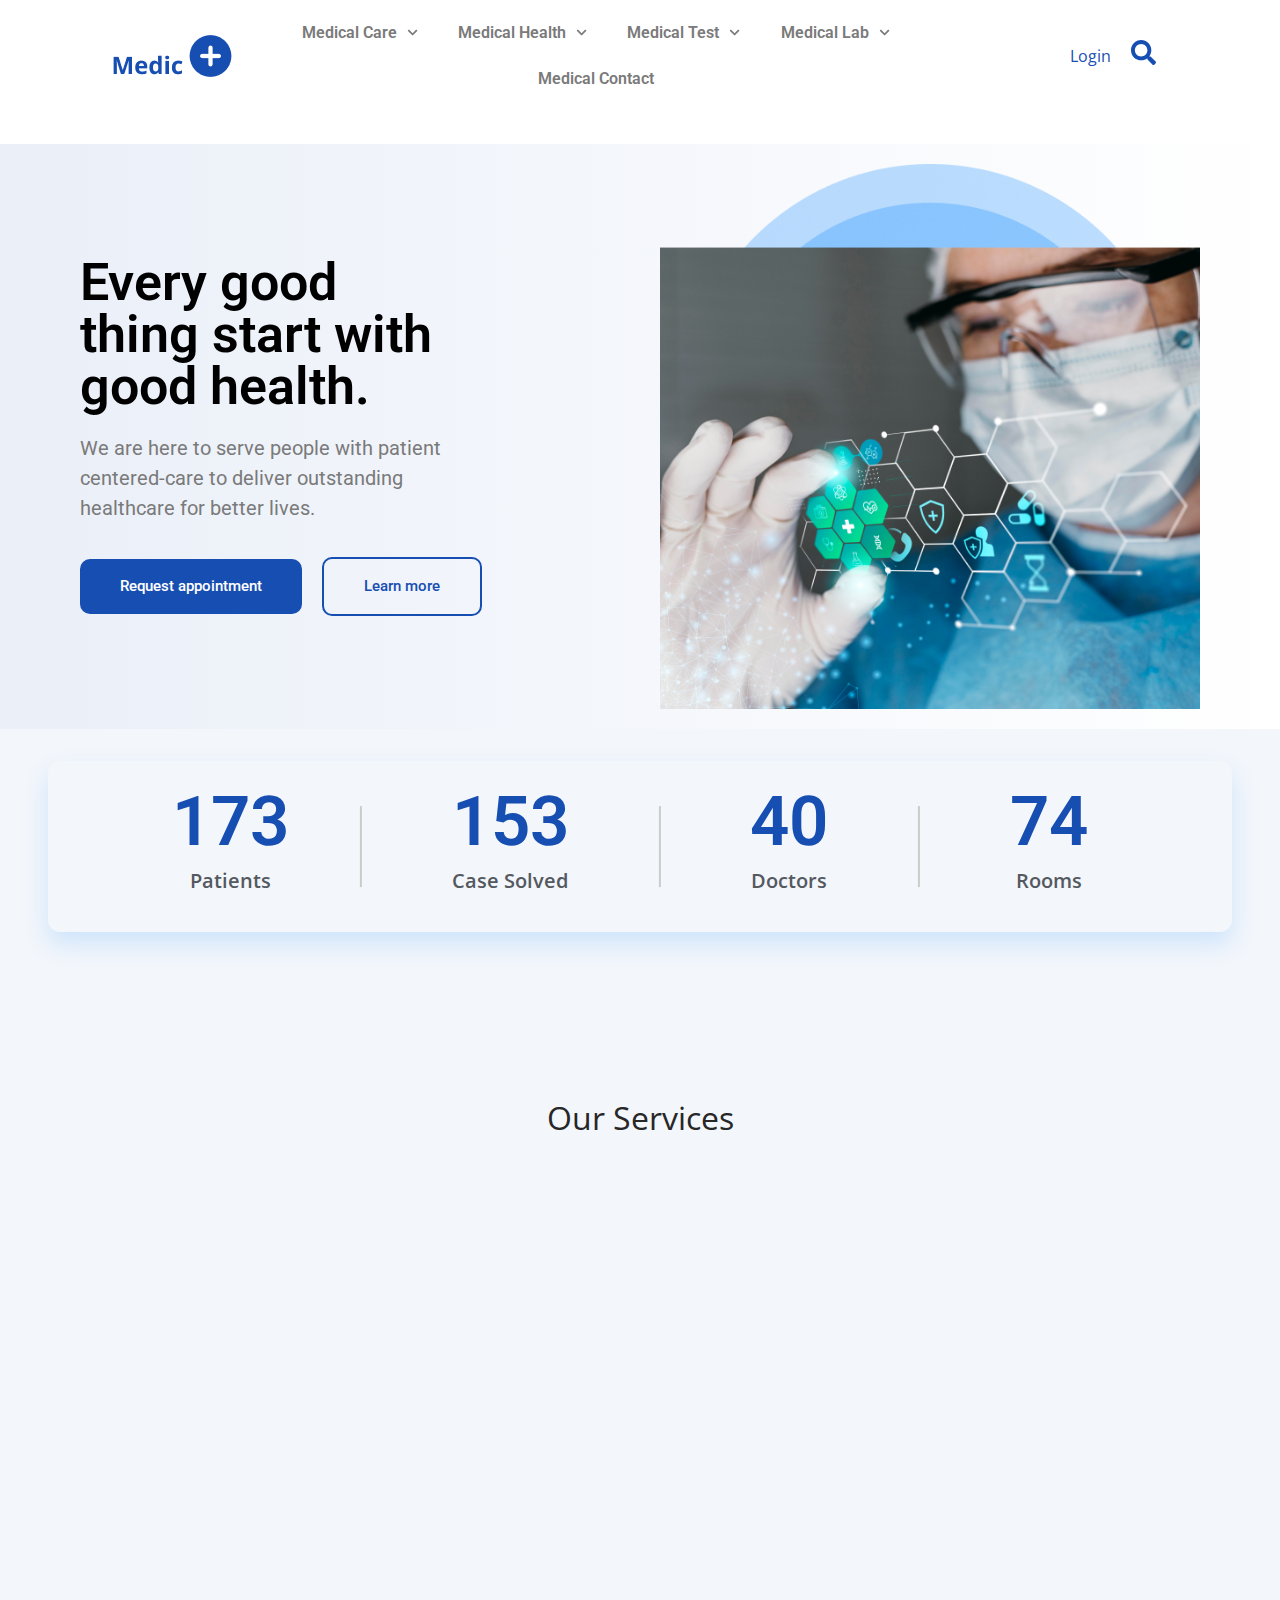
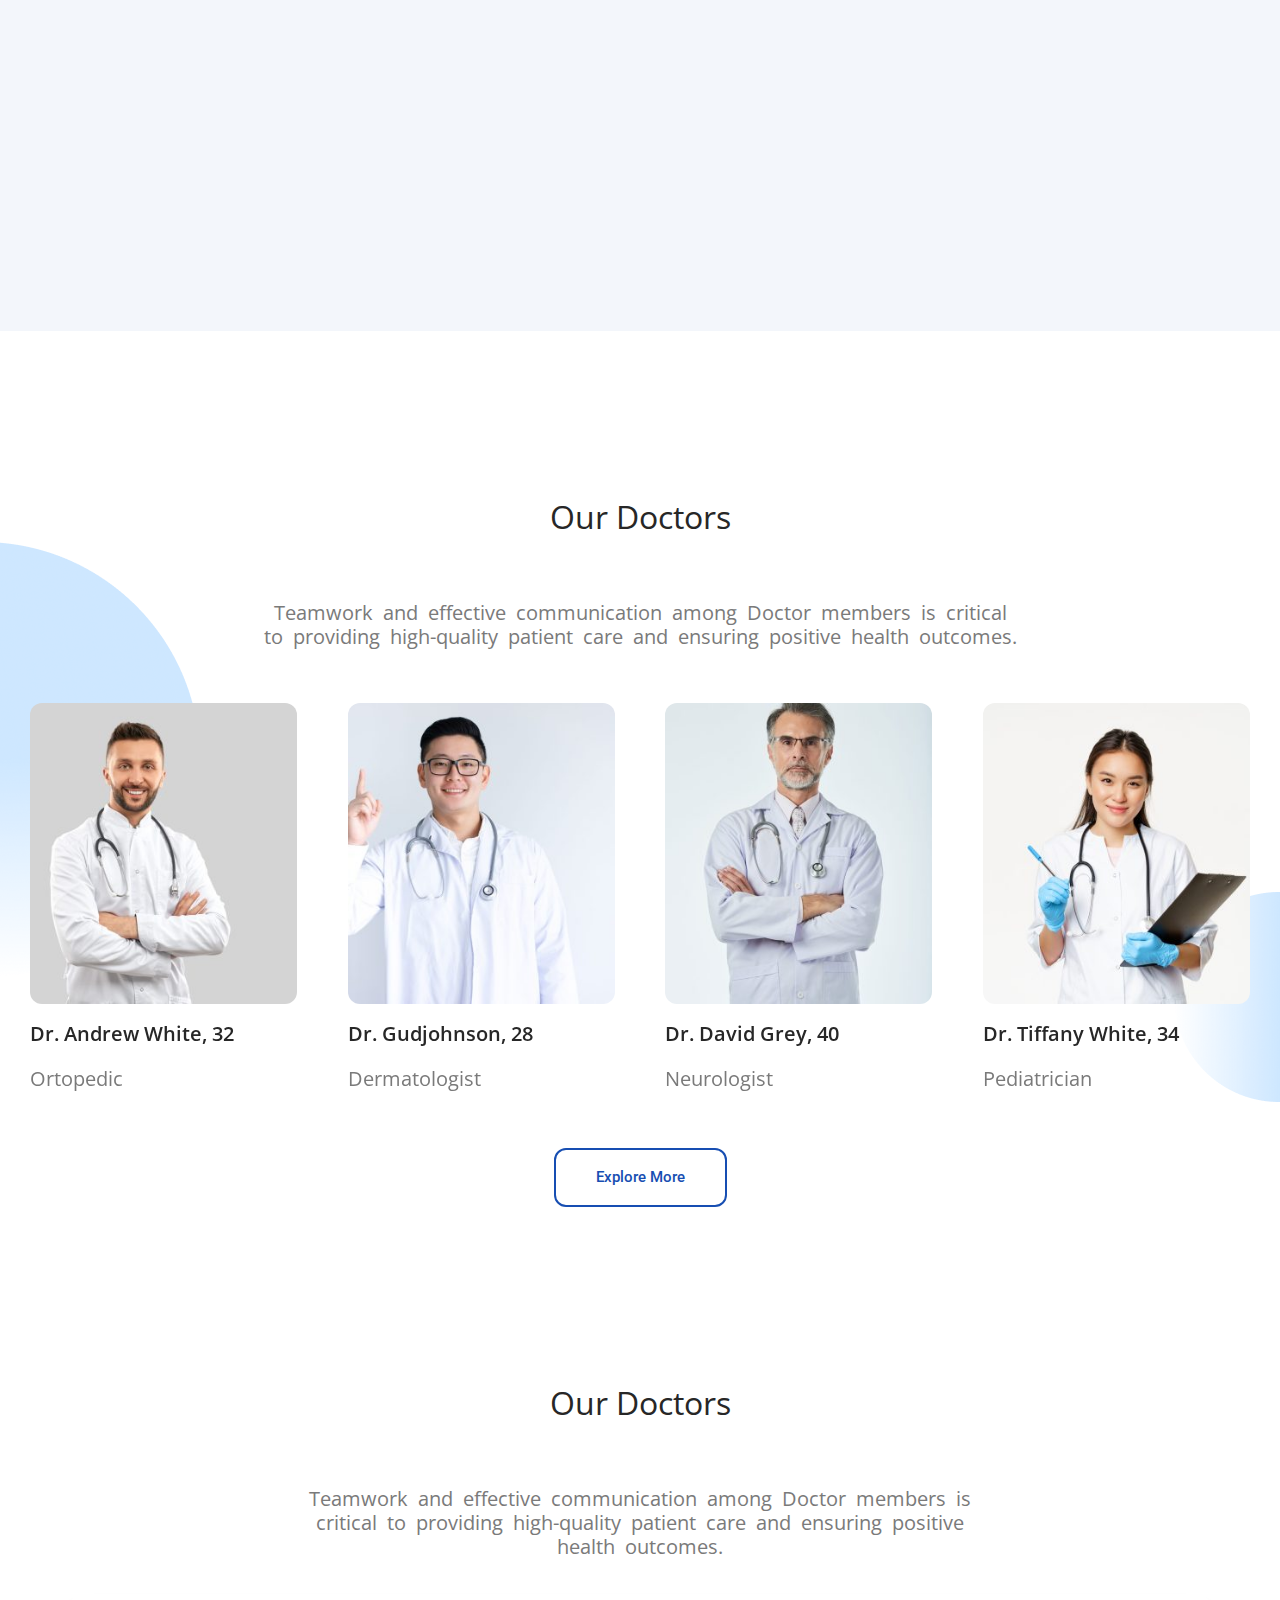
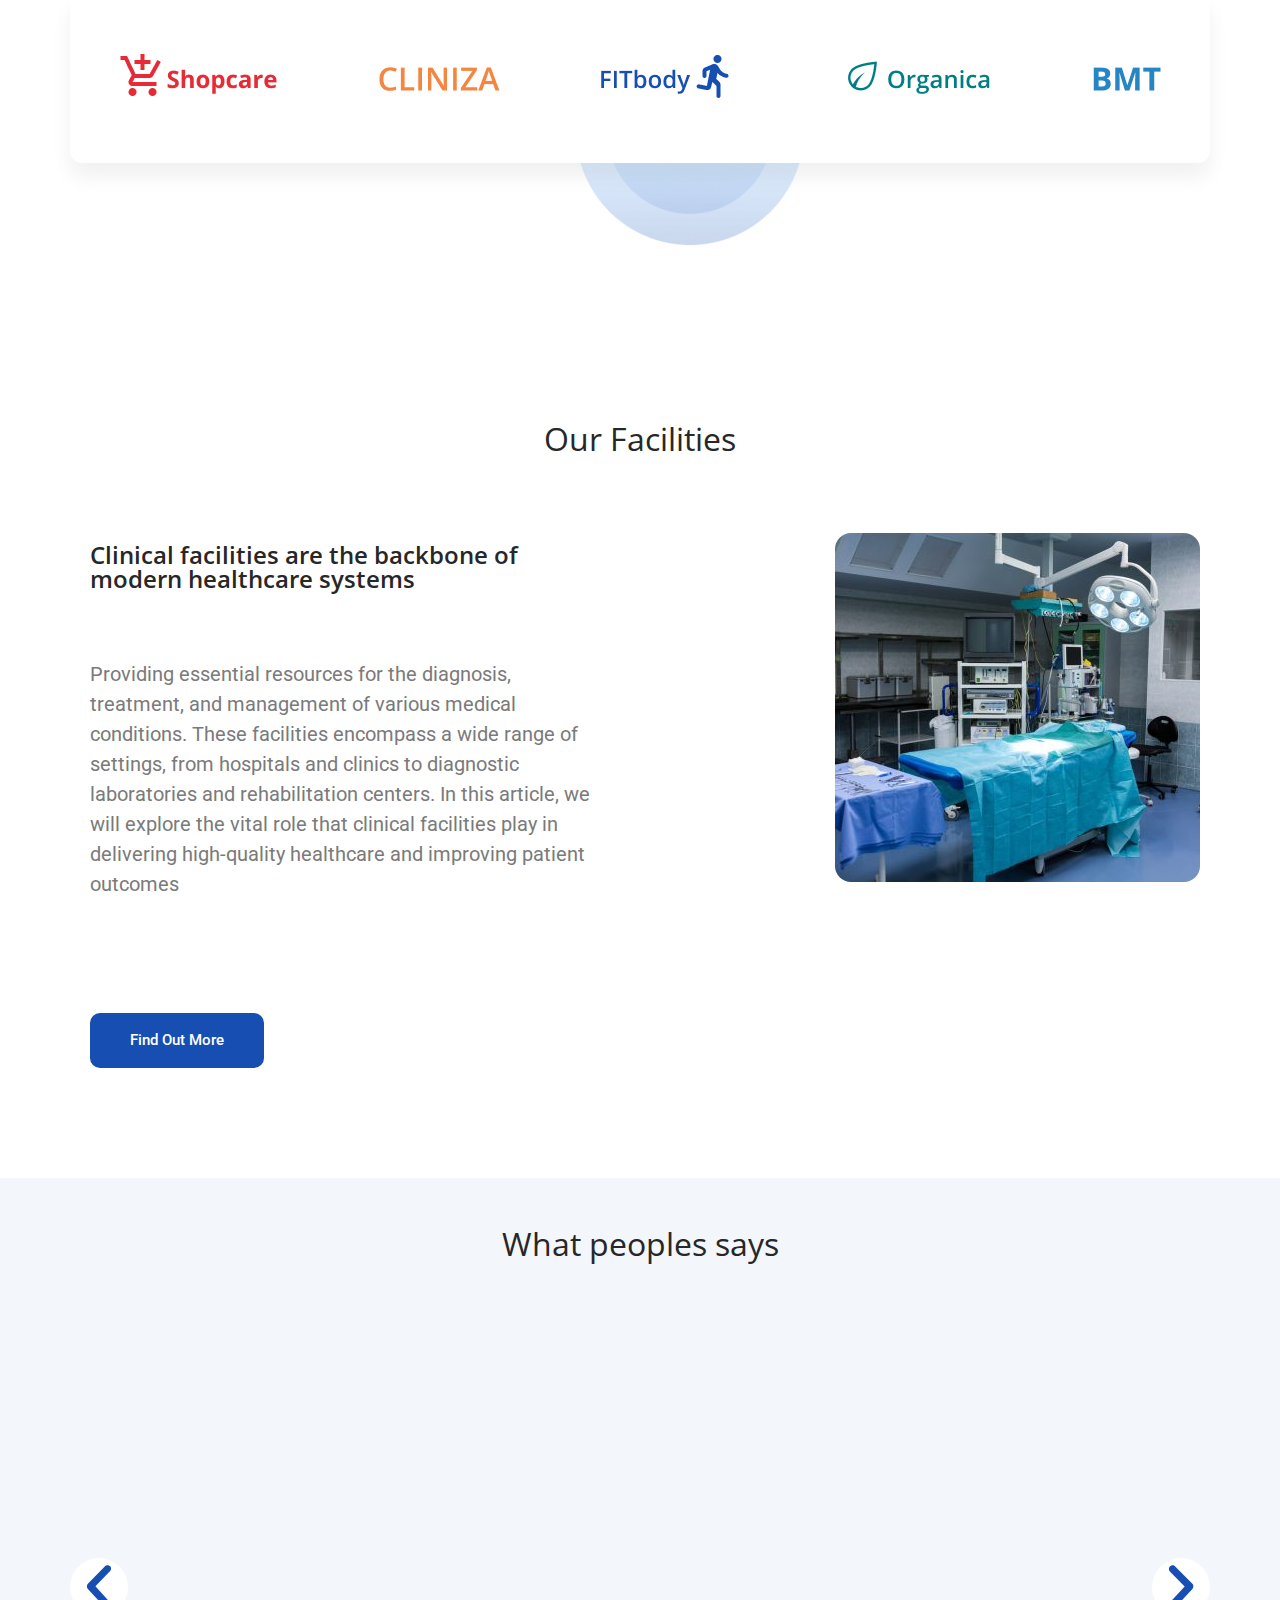
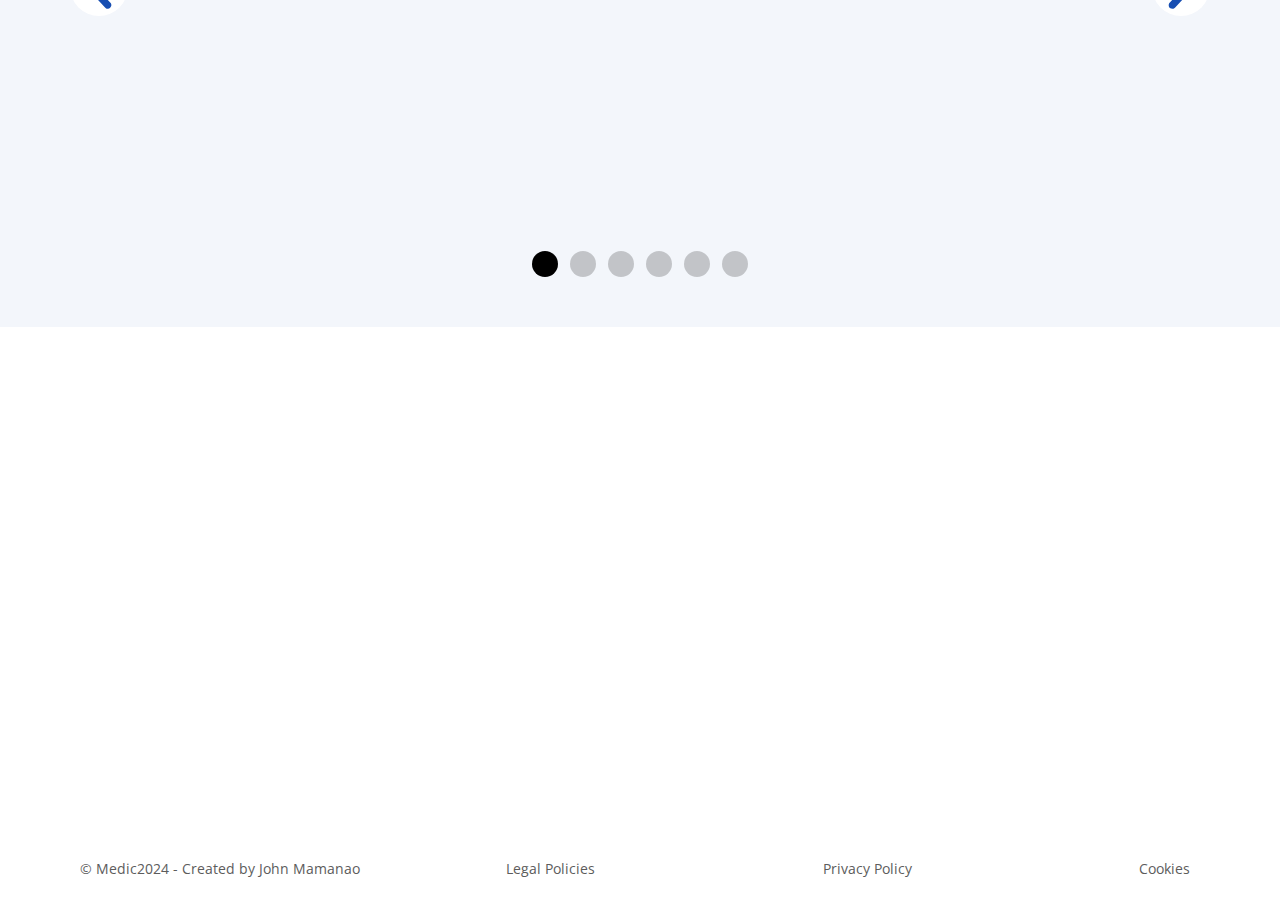
==== index.html @ b8201113 "initial commit" ====
<!DOCTYPE html>
<html lang="en-US">
<head>
	<meta charset="UTF-8">
		<title>Medic &#8211; A medical services for needs</title>
<meta name="robots" content="max-image-preview:large">
<link rel="alternate" type="application/rss+xml" title="Medic - A medical services for needs &raquo; Feed" href="/feed/">
<link rel="alternate" type="application/rss+xml" title="Medic - A medical services for needs &raquo; Comments Feed" href="/comments/feed/">
<script>
window._wpemojiSettings = {"baseUrl":"https:\/\/s.w.org\/images\/core\/emoji\/14.0.0\/72x72\/","ext":".png","svgUrl":"https:\/\/s.w.org\/images\/core\/emoji\/14.0.0\/svg\/","svgExt":".svg","source":{"concatemoji":"\/wp-includes\/js\/wp-emoji-release.min.js?ver=6.4.3"}};
/*! This file is auto-generated */
!function(i,n){var o,s,e;function c(e){try{var t={supportTests:e,timestamp:(new Date).valueOf()};sessionStorage.setItem(o,JSON.stringify(t))}catch(e){}}function p(e,t,n){e.clearRect(0,0,e.canvas.width,e.canvas.height),e.fillText(t,0,0);var t=new Uint32Array(e.getImageData(0,0,e.canvas.width,e.canvas.height).data),r=(e.clearRect(0,0,e.canvas.width,e.canvas.height),e.fillText(n,0,0),new Uint32Array(e.getImageData(0,0,e.canvas.width,e.canvas.height).data));return t.every(function(e,t){return e===r[t]})}function u(e,t,n){switch(t){case"flag":return n(e,"🏳️‍⚧️","🏳️​⚧️")?!1:!n(e,"🇺🇳","🇺​🇳")&&!n(e,"🏴󠁧󠁢󠁥󠁮󠁧󠁿","🏴​󠁧​󠁢​󠁥​󠁮​󠁧​󠁿");case"emoji":return!n(e,"🫱🏻‍🫲🏿","🫱🏻​🫲🏿")}return!1}function f(e,t,n){var r="undefined"!=typeof WorkerGlobalScope&&self instanceof WorkerGlobalScope?new OffscreenCanvas(300,150):i.createElement("canvas"),a=r.getContext("2d",{willReadFrequently:!0}),o=(a.textBaseline="top",a.font="600 32px Arial",{});return e.forEach(function(e){o[e]=t(a,e,n)}),o}function t(e){var t=i.createElement("script");t.src=e,t.defer=!0,i.head.appendChild(t)}"undefined"!=typeof Promise&&(o="wpEmojiSettingsSupports",s=["flag","emoji"],n.supports={everything:!0,everythingExceptFlag:!0},e=new Promise(function(e){i.addEventListener("DOMContentLoaded",e,{once:!0})}),new Promise(function(t){var n=function(){try{var e=JSON.parse(sessionStorage.getItem(o));if("object"==typeof e&&"number"==typeof e.timestamp&&(new Date).valueOf()<e.timestamp+604800&&"object"==typeof e.supportTests)return e.supportTests}catch(e){}return null}();if(!n){if("undefined"!=typeof Worker&&"undefined"!=typeof OffscreenCanvas&&"undefined"!=typeof URL&&URL.createObjectURL&&"undefined"!=typeof Blob)try{var e="postMessage("+f.toString()+"("+[JSON.stringify(s),u.toString(),p.toString()].join(",")+"));",r=new Blob([e],{type:"text/javascript"}),a=new Worker(URL.createObjectURL(r),{name:"wpTestEmojiSupports"});return void(a.onmessage=function(e){c(n=e.data),a.terminate(),t(n)})}catch(e){}c(n=f(s,u,p))}t(n)}).then(function(e){for(var t in e)n.supports[t]=e[t],n.supports.everything=n.supports.everything&&n.supports[t],"flag"!==t&&(n.supports.everythingExceptFlag=n.supports.everythingExceptFlag&&n.supports[t]);n.supports.everythingExceptFlag=n.supports.everythingExceptFlag&&!n.supports.flag,n.DOMReady=!1,n.readyCallback=function(){n.DOMReady=!0}}).then(function(){return e}).then(function(){var e;n.supports.everything||(n.readyCallback(),(e=n.source||{}).concatemoji?t(e.concatemoji):e.wpemoji&&e.twemoji&&(t(e.twemoji),t(e.wpemoji)))}))}((window,document),window._wpemojiSettings);
</script>
<style id="wp-emoji-styles-inline-css">img.wp-smiley, img.emoji {
		display: inline !important;
		border: none !important;
		box-shadow: none !important;
		height: 1em !important;
		width: 1em !important;
		margin: 0 0.07em !important;
		vertical-align: -0.1em !important;
		background: none !important;
		padding: 0 !important;
	}</style>
<style id="classic-theme-styles-inline-css">/*! This file is auto-generated */
.wp-block-button__link{color:#fff;background-color:#32373c;border-radius:9999px;box-shadow:none;text-decoration:none;padding:calc(.667em + 2px) calc(1.333em + 2px);font-size:1.125em}.wp-block-file__button{background:#32373c;color:#fff;text-decoration:none}</style>
<style id="global-styles-inline-css">body{--wp--preset--color--black: #000000;--wp--preset--color--cyan-bluish-gray: #abb8c3;--wp--preset--color--white: #ffffff;--wp--preset--color--pale-pink: #f78da7;--wp--preset--color--vivid-red: #cf2e2e;--wp--preset--color--luminous-vivid-orange: #ff6900;--wp--preset--color--luminous-vivid-amber: #fcb900;--wp--preset--color--light-green-cyan: #7bdcb5;--wp--preset--color--vivid-green-cyan: #00d084;--wp--preset--color--pale-cyan-blue: #8ed1fc;--wp--preset--color--vivid-cyan-blue: #0693e3;--wp--preset--color--vivid-purple: #9b51e0;--wp--preset--gradient--vivid-cyan-blue-to-vivid-purple: linear-gradient(135deg,rgba(6,147,227,1) 0%,rgb(155,81,224) 100%);--wp--preset--gradient--light-green-cyan-to-vivid-green-cyan: linear-gradient(135deg,rgb(122,220,180) 0%,rgb(0,208,130) 100%);--wp--preset--gradient--luminous-vivid-amber-to-luminous-vivid-orange: linear-gradient(135deg,rgba(252,185,0,1) 0%,rgba(255,105,0,1) 100%);--wp--preset--gradient--luminous-vivid-orange-to-vivid-red: linear-gradient(135deg,rgba(255,105,0,1) 0%,rgb(207,46,46) 100%);--wp--preset--gradient--very-light-gray-to-cyan-bluish-gray: linear-gradient(135deg,rgb(238,238,238) 0%,rgb(169,184,195) 100%);--wp--preset--gradient--cool-to-warm-spectrum: linear-gradient(135deg,rgb(74,234,220) 0%,rgb(151,120,209) 20%,rgb(207,42,186) 40%,rgb(238,44,130) 60%,rgb(251,105,98) 80%,rgb(254,248,76) 100%);--wp--preset--gradient--blush-light-purple: linear-gradient(135deg,rgb(255,206,236) 0%,rgb(152,150,240) 100%);--wp--preset--gradient--blush-bordeaux: linear-gradient(135deg,rgb(254,205,165) 0%,rgb(254,45,45) 50%,rgb(107,0,62) 100%);--wp--preset--gradient--luminous-dusk: linear-gradient(135deg,rgb(255,203,112) 0%,rgb(199,81,192) 50%,rgb(65,88,208) 100%);--wp--preset--gradient--pale-ocean: linear-gradient(135deg,rgb(255,245,203) 0%,rgb(182,227,212) 50%,rgb(51,167,181) 100%);--wp--preset--gradient--electric-grass: linear-gradient(135deg,rgb(202,248,128) 0%,rgb(113,206,126) 100%);--wp--preset--gradient--midnight: linear-gradient(135deg,rgb(2,3,129) 0%,rgb(40,116,252) 100%);--wp--preset--font-size--small: 13px;--wp--preset--font-size--medium: 20px;--wp--preset--font-size--large: 36px;--wp--preset--font-size--x-large: 42px;--wp--preset--spacing--20: 0.44rem;--wp--preset--spacing--30: 0.67rem;--wp--preset--spacing--40: 1rem;--wp--preset--spacing--50: 1.5rem;--wp--preset--spacing--60: 2.25rem;--wp--preset--spacing--70: 3.38rem;--wp--preset--spacing--80: 5.06rem;--wp--preset--shadow--natural: 6px 6px 9px rgba(0, 0, 0, 0.2);--wp--preset--shadow--deep: 12px 12px 50px rgba(0, 0, 0, 0.4);--wp--preset--shadow--sharp: 6px 6px 0px rgba(0, 0, 0, 0.2);--wp--preset--shadow--outlined: 6px 6px 0px -3px rgba(255, 255, 255, 1), 6px 6px rgba(0, 0, 0, 1);--wp--preset--shadow--crisp: 6px 6px 0px rgba(0, 0, 0, 1);}:where(.is-layout-flex){gap: 0.5em;}:where(.is-layout-grid){gap: 0.5em;}body .is-layout-flow > .alignleft{float: left;margin-inline-start: 0;margin-inline-end: 2em;}body .is-layout-flow > .alignright{float: right;margin-inline-start: 2em;margin-inline-end: 0;}body .is-layout-flow > .aligncenter{margin-left: auto !important;margin-right: auto !important;}body .is-layout-constrained > .alignleft{float: left;margin-inline-start: 0;margin-inline-end: 2em;}body .is-layout-constrained > .alignright{float: right;margin-inline-start: 2em;margin-inline-end: 0;}body .is-layout-constrained > .aligncenter{margin-left: auto !important;margin-right: auto !important;}body .is-layout-constrained > :where(:not(.alignleft):not(.alignright):not(.alignfull)){max-width: var(--wp--style--global--content-size);margin-left: auto !important;margin-right: auto !important;}body .is-layout-constrained > .alignwide{max-width: var(--wp--style--global--wide-size);}body .is-layout-flex{display: flex;}body .is-layout-flex{flex-wrap: wrap;align-items: center;}body .is-layout-flex > *{margin: 0;}body .is-layout-grid{display: grid;}body .is-layout-grid > *{margin: 0;}:where(.wp-block-columns.is-layout-flex){gap: 2em;}:where(.wp-block-columns.is-layout-grid){gap: 2em;}:where(.wp-block-post-template.is-layout-flex){gap: 1.25em;}:where(.wp-block-post-template.is-layout-grid){gap: 1.25em;}.has-black-color{color: var(--wp--preset--color--black) !important;}.has-cyan-bluish-gray-color{color: var(--wp--preset--color--cyan-bluish-gray) !important;}.has-white-color{color: var(--wp--preset--color--white) !important;}.has-pale-pink-color{color: var(--wp--preset--color--pale-pink) !important;}.has-vivid-red-color{color: var(--wp--preset--color--vivid-red) !important;}.has-luminous-vivid-orange-color{color: var(--wp--preset--color--luminous-vivid-orange) !important;}.has-luminous-vivid-amber-color{color: var(--wp--preset--color--luminous-vivid-amber) !important;}.has-light-green-cyan-color{color: var(--wp--preset--color--light-green-cyan) !important;}.has-vivid-green-cyan-color{color: var(--wp--preset--color--vivid-green-cyan) !important;}.has-pale-cyan-blue-color{color: var(--wp--preset--color--pale-cyan-blue) !important;}.has-vivid-cyan-blue-color{color: var(--wp--preset--color--vivid-cyan-blue) !important;}.has-vivid-purple-color{color: var(--wp--preset--color--vivid-purple) !important;}.has-black-background-color{background-color: var(--wp--preset--color--black) !important;}.has-cyan-bluish-gray-background-color{background-color: var(--wp--preset--color--cyan-bluish-gray) !important;}.has-white-background-color{background-color: var(--wp--preset--color--white) !important;}.has-pale-pink-background-color{background-color: var(--wp--preset--color--pale-pink) !important;}.has-vivid-red-background-color{background-color: var(--wp--preset--color--vivid-red) !important;}.has-luminous-vivid-orange-background-color{background-color: var(--wp--preset--color--luminous-vivid-orange) !important;}.has-luminous-vivid-amber-background-color{background-color: var(--wp--preset--color--luminous-vivid-amber) !important;}.has-light-green-cyan-background-color{background-color: var(--wp--preset--color--light-green-cyan) !important;}.has-vivid-green-cyan-background-color{background-color: var(--wp--preset--color--vivid-green-cyan) !important;}.has-pale-cyan-blue-background-color{background-color: var(--wp--preset--color--pale-cyan-blue) !important;}.has-vivid-cyan-blue-background-color{background-color: var(--wp--preset--color--vivid-cyan-blue) !important;}.has-vivid-purple-background-color{background-color: var(--wp--preset--color--vivid-purple) !important;}.has-black-border-color{border-color: var(--wp--preset--color--black) !important;}.has-cyan-bluish-gray-border-color{border-color: var(--wp--preset--color--cyan-bluish-gray) !important;}.has-white-border-color{border-color: var(--wp--preset--color--white) !important;}.has-pale-pink-border-color{border-color: var(--wp--preset--color--pale-pink) !important;}.has-vivid-red-border-color{border-color: var(--wp--preset--color--vivid-red) !important;}.has-luminous-vivid-orange-border-color{border-color: var(--wp--preset--color--luminous-vivid-orange) !important;}.has-luminous-vivid-amber-border-color{border-color: var(--wp--preset--color--luminous-vivid-amber) !important;}.has-light-green-cyan-border-color{border-color: var(--wp--preset--color--light-green-cyan) !important;}.has-vivid-green-cyan-border-color{border-color: var(--wp--preset--color--vivid-green-cyan) !important;}.has-pale-cyan-blue-border-color{border-color: var(--wp--preset--color--pale-cyan-blue) !important;}.has-vivid-cyan-blue-border-color{border-color: var(--wp--preset--color--vivid-cyan-blue) !important;}.has-vivid-purple-border-color{border-color: var(--wp--preset--color--vivid-purple) !important;}.has-vivid-cyan-blue-to-vivid-purple-gradient-background{background: var(--wp--preset--gradient--vivid-cyan-blue-to-vivid-purple) !important;}.has-light-green-cyan-to-vivid-green-cyan-gradient-background{background: var(--wp--preset--gradient--light-green-cyan-to-vivid-green-cyan) !important;}.has-luminous-vivid-amber-to-luminous-vivid-orange-gradient-background{background: var(--wp--preset--gradient--luminous-vivid-amber-to-luminous-vivid-orange) !important;}.has-luminous-vivid-orange-to-vivid-red-gradient-background{background: var(--wp--preset--gradient--luminous-vivid-orange-to-vivid-red) !important;}.has-very-light-gray-to-cyan-bluish-gray-gradient-background{background: var(--wp--preset--gradient--very-light-gray-to-cyan-bluish-gray) !important;}.has-cool-to-warm-spectrum-gradient-background{background: var(--wp--preset--gradient--cool-to-warm-spectrum) !important;}.has-blush-light-purple-gradient-background{background: var(--wp--preset--gradient--blush-light-purple) !important;}.has-blush-bordeaux-gradient-background{background: var(--wp--preset--gradient--blush-bordeaux) !important;}.has-luminous-dusk-gradient-background{background: var(--wp--preset--gradient--luminous-dusk) !important;}.has-pale-ocean-gradient-background{background: var(--wp--preset--gradient--pale-ocean) !important;}.has-electric-grass-gradient-background{background: var(--wp--preset--gradient--electric-grass) !important;}.has-midnight-gradient-background{background: var(--wp--preset--gradient--midnight) !important;}.has-small-font-size{font-size: var(--wp--preset--font-size--small) !important;}.has-medium-font-size{font-size: var(--wp--preset--font-size--medium) !important;}.has-large-font-size{font-size: var(--wp--preset--font-size--large) !important;}.has-x-large-font-size{font-size: var(--wp--preset--font-size--x-large) !important;}
.wp-block-navigation a:where(:not(.wp-element-button)){color: inherit;}
:where(.wp-block-post-template.is-layout-flex){gap: 1.25em;}:where(.wp-block-post-template.is-layout-grid){gap: 1.25em;}
:where(.wp-block-columns.is-layout-flex){gap: 2em;}:where(.wp-block-columns.is-layout-grid){gap: 2em;}
.wp-block-pullquote{font-size: 1.5em;line-height: 1.6;}</style>
<link rel="stylesheet" id="hello-elementor-css" href="/wp-content/themes/hello-elementor/style.min.css?ver=3.0.1" media="all">
<link rel="stylesheet" id="hello-elementor-theme-style-css" href="/wp-content/themes/hello-elementor/theme.min.css?ver=3.0.1" media="all">
<link rel="stylesheet" id="hello-elementor-header-footer-css" href="/wp-content/themes/hello-elementor/header-footer.min.css?ver=3.0.1" media="all">
<link rel="stylesheet" id="elementor-frontend-css" href="/wp-content/plugins/elementor/assets/css/frontend-lite.min.css?ver=3.20.1" media="all">
<link rel="stylesheet" id="elementor-post-6-css" href="/wp-content/uploads/elementor/css/post-6.css?ver=1710549487" media="all">
<link rel="stylesheet" id="elementor-lazyload-css" href="/wp-content/plugins/elementor/assets/css/modules/lazyload/frontend.min.css?ver=3.20.1" media="all">
<link rel="stylesheet" id="swiper-css" href="/wp-content/plugins/elementor/assets/lib/swiper/v8/css/swiper.min.css?ver=8.4.5" media="all">
<link rel="stylesheet" id="elementor-pro-css" href="/wp-content/plugins/elementor-pro/assets/css/frontend-lite.min.css?ver=3.19.0" media="all">
<link rel="stylesheet" id="elementor-global-css" href="/wp-content/uploads/elementor/css/global.css?ver=1710549487" media="all">
<link rel="stylesheet" id="elementor-post-17-css" href="/wp-content/uploads/elementor/css/post-17.css?ver=1710647739" media="all">
<link rel="stylesheet" id="google-fonts-1-css" href="https://fonts.googleapis.com/css?family=Roboto%3A100%2C100italic%2C200%2C200italic%2C300%2C300italic%2C400%2C400italic%2C500%2C500italic%2C600%2C600italic%2C700%2C700italic%2C800%2C800italic%2C900%2C900italic%7CRoboto+Slab%3A100%2C100italic%2C200%2C200italic%2C300%2C300italic%2C400%2C400italic%2C500%2C500italic%2C600%2C600italic%2C700%2C700italic%2C800%2C800italic%2C900%2C900italic%7COpen+Sans%3A100%2C100italic%2C200%2C200italic%2C300%2C300italic%2C400%2C400italic%2C500%2C500italic%2C600%2C600italic%2C700%2C700italic%2C800%2C800italic%2C900%2C900italic&#038;display=swap&#038;ver=6.4.3" media="all">
<link rel="preconnect" href="https://fonts.gstatic.com/" crossorigin>
<link rel="https://api.w.org/" href="/wp-json/">
<link rel="alternate" type="application/json" href="/wp-json/wp/v2/pages/17">
<link rel="EditURI" type="application/rsd+xml" title="RSD" href="/xmlrpc.php?rsd">
<meta name="generator" content="WordPress 6.4.3">
<link rel="canonical" href="/">
<link rel="shortlink" href="/">
<link rel="alternate" type="application/json+oembed" href="/wp-json/oembed/1.0/embed?url=%2F">
<link rel="alternate" type="text/xml+oembed" href="/wp-json/oembed/1.0/embed?url=%2F#038;format=xml">
<meta name="generator" content="Elementor 3.20.1; features: e_optimized_assets_loading, e_optimized_css_loading, e_font_icon_svg, additional_custom_breakpoints, block_editor_assets_optimize, e_image_loading_optimization; settings: css_print_method-external, google_font-enabled, font_display-swap">
		<style id="wp-custom-css">body{
	overflow-x: hidden;
}

p {
	font-size: 20px !important;
}

.banner-title h1{
	font-size: 52px !important;
}</style>
			<meta name="viewport" content="width=device-width, initial-scale=1.0, viewport-fit=cover">
</head>
<body class="home page-template page-template-elementor_canvas page page-id-17 wp-custom-logo e-lazyload elementor-default elementor-template-canvas elementor-kit-6 elementor-page elementor-page-17">
			<div data-elementor-type="wp-page" data-elementor-id="17" class="elementor elementor-17" data-elementor-post-type="page">
				<div class="elementor-element elementor-element-815d7a6 e-con-full e-flex elementor-invisible e-con e-parent" data-id="815d7a6" data-element_type="container" data-settings="{&quot;background_background&quot;:&quot;gradient&quot;,&quot;animation&quot;:&quot;fadeIn&quot;}" data-core-v316-plus="true">
				<div class="elementor-element elementor-element-9558520 elementor-widget__width-initial elementor-widget elementor-widget-theme-site-logo elementor-widget-image" data-id="9558520" data-element_type="widget" data-settings="{&quot;_animation&quot;:&quot;none&quot;}" data-widget_type="theme-site-logo.default">
				<div class="elementor-widget-container">
			<style>/*! elementor - v3.20.0 - 13-03-2024 */
.elementor-widget-image{text-align:center}.elementor-widget-image a{display:inline-block}.elementor-widget-image a img[src$=".svg"]{width:48px}.elementor-widget-image img{vertical-align:middle;display:inline-block}</style>						<a>
			<img decoding="async" width="125" height="50" src="/wp-content/uploads/2024/03/medic-logo.png" class="attachment-full size-full wp-image-7" alt="">				</a>
									</div>
				</div>
				<div class="elementor-element elementor-element-5bd3c1e elementor-nav-menu__align-center elementor-nav-menu--stretch elementor-nav-menu__text-align-center elementor-widget__width-initial elementor-hidden-tablet elementor-nav-menu--dropdown-tablet elementor-nav-menu--toggle elementor-nav-menu--burger elementor-widget elementor-widget-nav-menu" data-id="5bd3c1e" data-element_type="widget" data-settings="{&quot;full_width&quot;:&quot;stretch&quot;,&quot;_animation&quot;:&quot;none&quot;,&quot;submenu_icon&quot;:{&quot;value&quot;:&quot;&lt;svg class=\&quot;fa-svg-chevron-down e-font-icon-svg e-fas-chevron-down\&quot; viewBox=\&quot;0 0 448 512\&quot; xmlns=\&quot;http:\/\/www.w3.org\/2000\/svg\&quot;&gt;&lt;path d=\&quot;M207.029 381.476L12.686 187.132c-9.373-9.373-9.373-24.569 0-33.941l22.667-22.667c9.357-9.357 24.522-9.375 33.901-.04L224 284.505l154.745-154.021c9.379-9.335 24.544-9.317 33.901.04l22.667 22.667c9.373 9.373 9.373 24.569 0 33.941L240.971 381.476c-9.373 9.372-24.569 9.372-33.942 0z\&quot;&gt;&lt;\/path&gt;&lt;\/svg&gt;&quot;,&quot;library&quot;:&quot;fa-solid&quot;},&quot;layout&quot;:&quot;horizontal&quot;,&quot;toggle&quot;:&quot;burger&quot;}" data-widget_type="nav-menu.default">
				<div class="elementor-widget-container">
			<link rel="stylesheet" href="/wp-content/plugins/elementor-pro/assets/css/widget-nav-menu.min.css">			<nav class="elementor-nav-menu--main elementor-nav-menu__container elementor-nav-menu--layout-horizontal e--pointer-text e--animation-none">
				<ul id="menu-1-5bd3c1e" class="elementor-nav-menu">
<li class="menu-item menu-item-type-custom menu-item-object-custom menu-item-has-children menu-item-12">
<a href="#" class="elementor-item elementor-item-anchor">Medical Care</a>
<ul class="sub-menu elementor-nav-menu--dropdown">
	<li class="menu-item menu-item-type-custom menu-item-object-custom menu-item-492"><a href="#" class="elementor-sub-item elementor-item-anchor">sub-menu-1</a></li>
</ul>
</li>
<li class="menu-item menu-item-type-custom menu-item-object-custom menu-item-has-children menu-item-13">
<a href="#" class="elementor-item elementor-item-anchor">Medical Health</a>
<ul class="sub-menu elementor-nav-menu--dropdown">
	<li class="menu-item menu-item-type-custom menu-item-object-custom menu-item-493"><a href="#" class="elementor-sub-item elementor-item-anchor">sub-menu-2</a></li>
</ul>
</li>
<li class="menu-item menu-item-type-custom menu-item-object-custom menu-item-has-children menu-item-14">
<a href="#" class="elementor-item elementor-item-anchor">Medical Test</a>
<ul class="sub-menu elementor-nav-menu--dropdown">
	<li class="menu-item menu-item-type-custom menu-item-object-custom menu-item-494"><a href="#" class="elementor-sub-item elementor-item-anchor">sub-menu-3</a></li>
</ul>
</li>
<li class="menu-item menu-item-type-custom menu-item-object-custom menu-item-has-children menu-item-15">
<a href="#" class="elementor-item elementor-item-anchor">Medical Lab</a>
<ul class="sub-menu elementor-nav-menu--dropdown">
	<li class="menu-item menu-item-type-custom menu-item-object-custom menu-item-495"><a href="#" class="elementor-sub-item elementor-item-anchor">sub-menu-4</a></li>
</ul>
</li>
<li class="menu-item menu-item-type-custom menu-item-object-custom menu-item-16"><a href="#" class="elementor-item elementor-item-anchor">Medical Contact</a></li>
</ul>			</nav>
					<div class="elementor-menu-toggle" role="button" tabindex="0" aria-label="Menu Toggle" aria-expanded="false">
			<svg aria-hidden="true" role="presentation" class="elementor-menu-toggle__icon--open e-font-icon-svg e-eicon-menu-bar" viewbox="0 0 1000 1000" xmlns="http://www.w3.org/2000/svg"><path d="M104 333H896C929 333 958 304 958 271S929 208 896 208H104C71 208 42 237 42 271S71 333 104 333ZM104 583H896C929 583 958 554 958 521S929 458 896 458H104C71 458 42 487 42 521S71 583 104 583ZM104 833H896C929 833 958 804 958 771S929 708 896 708H104C71 708 42 737 42 771S71 833 104 833Z"></path></svg><svg aria-hidden="true" role="presentation" class="elementor-menu-toggle__icon--close e-font-icon-svg e-eicon-close" viewbox="0 0 1000 1000" xmlns="http://www.w3.org/2000/svg"><path d="M742 167L500 408 258 167C246 154 233 150 217 150 196 150 179 158 167 167 154 179 150 196 150 212 150 229 154 242 171 254L408 500 167 742C138 771 138 800 167 829 196 858 225 858 254 829L496 587 738 829C750 842 767 846 783 846 800 846 817 842 829 829 842 817 846 804 846 783 846 767 842 750 829 737L588 500 833 258C863 229 863 200 833 171 804 137 775 137 742 167Z"></path></svg>			<span class="elementor-screen-only">Menu</span>
		</div>
					<nav class="elementor-nav-menu--dropdown elementor-nav-menu__container" aria-hidden="true">
				<ul id="menu-2-5bd3c1e" class="elementor-nav-menu">
<li class="menu-item menu-item-type-custom menu-item-object-custom menu-item-has-children menu-item-12">
<a href="#" class="elementor-item elementor-item-anchor" tabindex="-1">Medical Care</a>
<ul class="sub-menu elementor-nav-menu--dropdown">
	<li class="menu-item menu-item-type-custom menu-item-object-custom menu-item-492"><a href="#" class="elementor-sub-item elementor-item-anchor" tabindex="-1">sub-menu-1</a></li>
</ul>
</li>
<li class="menu-item menu-item-type-custom menu-item-object-custom menu-item-has-children menu-item-13">
<a href="#" class="elementor-item elementor-item-anchor" tabindex="-1">Medical Health</a>
<ul class="sub-menu elementor-nav-menu--dropdown">
	<li class="menu-item menu-item-type-custom menu-item-object-custom menu-item-493"><a href="#" class="elementor-sub-item elementor-item-anchor" tabindex="-1">sub-menu-2</a></li>
</ul>
</li>
<li class="menu-item menu-item-type-custom menu-item-object-custom menu-item-has-children menu-item-14">
<a href="#" class="elementor-item elementor-item-anchor" tabindex="-1">Medical Test</a>
<ul class="sub-menu elementor-nav-menu--dropdown">
	<li class="menu-item menu-item-type-custom menu-item-object-custom menu-item-494"><a href="#" class="elementor-sub-item elementor-item-anchor" tabindex="-1">sub-menu-3</a></li>
</ul>
</li>
<li class="menu-item menu-item-type-custom menu-item-object-custom menu-item-has-children menu-item-15">
<a href="#" class="elementor-item elementor-item-anchor" tabindex="-1">Medical Lab</a>
<ul class="sub-menu elementor-nav-menu--dropdown">
	<li class="menu-item menu-item-type-custom menu-item-object-custom menu-item-495"><a href="#" class="elementor-sub-item elementor-item-anchor" tabindex="-1">sub-menu-4</a></li>
</ul>
</li>
<li class="menu-item menu-item-type-custom menu-item-object-custom menu-item-16"><a href="#" class="elementor-item elementor-item-anchor" tabindex="-1">Medical Contact</a></li>
</ul>			</nav>
				</div>
				</div>
		<div class="elementor-element elementor-element-8394074 e-con-full e-flex e-con e-child" data-id="8394074" data-element_type="container">
		<div class="elementor-element elementor-element-8e98a2c e-flex e-con-boxed e-con e-child" data-id="8e98a2c" data-element_type="container">
					<div class="e-con-inner">
				<div class="elementor-element elementor-element-79073d8 elementor-hidden-tablet elementor-hidden-mobile elementor-widget elementor-widget-heading" data-id="79073d8" data-element_type="widget" data-widget_type="heading.default">
				<div class="elementor-widget-container">
			<style>/*! elementor - v3.20.0 - 13-03-2024 */
.elementor-heading-title{padding:0;margin:0;line-height:1}.elementor-widget-heading .elementor-heading-title[class*=elementor-size-]>a{color:inherit;font-size:inherit;line-height:inherit}.elementor-widget-heading .elementor-heading-title.elementor-size-small{font-size:15px}.elementor-widget-heading .elementor-heading-title.elementor-size-medium{font-size:19px}.elementor-widget-heading .elementor-heading-title.elementor-size-large{font-size:29px}.elementor-widget-heading .elementor-heading-title.elementor-size-xl{font-size:39px}.elementor-widget-heading .elementor-heading-title.elementor-size-xxl{font-size:59px}</style>
<h2 class="elementor-heading-title elementor-size-default">Login</h2>		</div>
				</div>
				<div class="elementor-element elementor-element-9faece7 elementor-hidden-mobile elementor-view-default elementor-widget elementor-widget-icon" data-id="9faece7" data-element_type="widget" data-widget_type="icon.default">
				<div class="elementor-widget-container">
					<div class="elementor-icon-wrapper">
			<div class="elementor-icon">
			<svg aria-hidden="true" class="e-font-icon-svg e-fas-search" viewbox="0 0 512 512" xmlns="http://www.w3.org/2000/svg"><path d="M505 442.7L405.3 343c-4.5-4.5-10.6-7-17-7H372c27.6-35.3 44-79.7 44-128C416 93.1 322.9 0 208 0S0 93.1 0 208s93.1 208 208 208c48.3 0 92.7-16.4 128-44v16.3c0 6.4 2.5 12.5 7 17l99.7 99.7c9.4 9.4 24.6 9.4 33.9 0l28.3-28.3c9.4-9.4 9.4-24.6.1-34zM208 336c-70.7 0-128-57.2-128-128 0-70.7 57.2-128 128-128 70.7 0 128 57.2 128 128 0 70.7-57.2 128-128 128z"></path></svg>			</div>
		</div>
				</div>
				</div>
					</div>
				</div>
				<div class="elementor-element elementor-element-fb6af93 elementor-nav-menu__align-center elementor-nav-menu--stretch elementor-nav-menu__text-align-center elementor-widget__width-auto elementor-hidden-desktop elementor-hidden-mobile elementor-nav-menu--dropdown-tablet elementor-nav-menu--toggle elementor-nav-menu--burger elementor-invisible elementor-widget elementor-widget-nav-menu" data-id="fb6af93" data-element_type="widget" data-settings="{&quot;full_width&quot;:&quot;stretch&quot;,&quot;_animation&quot;:&quot;bounceInDown&quot;,&quot;_animation_delay&quot;:800,&quot;layout&quot;:&quot;horizontal&quot;,&quot;submenu_icon&quot;:{&quot;value&quot;:&quot;&lt;svg class=\&quot;e-font-icon-svg e-fas-caret-down\&quot; viewBox=\&quot;0 0 320 512\&quot; xmlns=\&quot;http:\/\/www.w3.org\/2000\/svg\&quot;&gt;&lt;path d=\&quot;M31.3 192h257.3c17.8 0 26.7 21.5 14.1 34.1L174.1 354.8c-7.8 7.8-20.5 7.8-28.3 0L17.2 226.1C4.6 213.5 13.5 192 31.3 192z\&quot;&gt;&lt;\/path&gt;&lt;\/svg&gt;&quot;,&quot;library&quot;:&quot;fa-solid&quot;},&quot;toggle&quot;:&quot;burger&quot;}" data-widget_type="nav-menu.default">
				<div class="elementor-widget-container">
						<nav class="elementor-nav-menu--main elementor-nav-menu__container elementor-nav-menu--layout-horizontal e--pointer-text e--animation-none">
				<ul id="menu-1-fb6af93" class="elementor-nav-menu">
<li class="menu-item menu-item-type-custom menu-item-object-custom menu-item-has-children menu-item-12">
<a href="#" class="elementor-item elementor-item-anchor">Medical Care</a>
<ul class="sub-menu elementor-nav-menu--dropdown">
	<li class="menu-item menu-item-type-custom menu-item-object-custom menu-item-492"><a href="#" class="elementor-sub-item elementor-item-anchor">sub-menu-1</a></li>
</ul>
</li>
<li class="menu-item menu-item-type-custom menu-item-object-custom menu-item-has-children menu-item-13">
<a href="#" class="elementor-item elementor-item-anchor">Medical Health</a>
<ul class="sub-menu elementor-nav-menu--dropdown">
	<li class="menu-item menu-item-type-custom menu-item-object-custom menu-item-493"><a href="#" class="elementor-sub-item elementor-item-anchor">sub-menu-2</a></li>
</ul>
</li>
<li class="menu-item menu-item-type-custom menu-item-object-custom menu-item-has-children menu-item-14">
<a href="#" class="elementor-item elementor-item-anchor">Medical Test</a>
<ul class="sub-menu elementor-nav-menu--dropdown">
	<li class="menu-item menu-item-type-custom menu-item-object-custom menu-item-494"><a href="#" class="elementor-sub-item elementor-item-anchor">sub-menu-3</a></li>
</ul>
</li>
<li class="menu-item menu-item-type-custom menu-item-object-custom menu-item-has-children menu-item-15">
<a href="#" class="elementor-item elementor-item-anchor">Medical Lab</a>
<ul class="sub-menu elementor-nav-menu--dropdown">
	<li class="menu-item menu-item-type-custom menu-item-object-custom menu-item-495"><a href="#" class="elementor-sub-item elementor-item-anchor">sub-menu-4</a></li>
</ul>
</li>
<li class="menu-item menu-item-type-custom menu-item-object-custom menu-item-16"><a href="#" class="elementor-item elementor-item-anchor">Medical Contact</a></li>
</ul>			</nav>
					<div class="elementor-menu-toggle" role="button" tabindex="0" aria-label="Menu Toggle" aria-expanded="false">
			<svg aria-hidden="true" role="presentation" class="elementor-menu-toggle__icon--open e-font-icon-svg e-eicon-menu-bar" viewbox="0 0 1000 1000" xmlns="http://www.w3.org/2000/svg"><path d="M104 333H896C929 333 958 304 958 271S929 208 896 208H104C71 208 42 237 42 271S71 333 104 333ZM104 583H896C929 583 958 554 958 521S929 458 896 458H104C71 458 42 487 42 521S71 583 104 583ZM104 833H896C929 833 958 804 958 771S929 708 896 708H104C71 708 42 737 42 771S71 833 104 833Z"></path></svg><svg aria-hidden="true" role="presentation" class="elementor-menu-toggle__icon--close e-font-icon-svg e-eicon-close" viewbox="0 0 1000 1000" xmlns="http://www.w3.org/2000/svg"><path d="M742 167L500 408 258 167C246 154 233 150 217 150 196 150 179 158 167 167 154 179 150 196 150 212 150 229 154 242 171 254L408 500 167 742C138 771 138 800 167 829 196 858 225 858 254 829L496 587 738 829C750 842 767 846 783 846 800 846 817 842 829 829 842 817 846 804 846 783 846 767 842 750 829 737L588 500 833 258C863 229 863 200 833 171 804 137 775 137 742 167Z"></path></svg>			<span class="elementor-screen-only">Menu</span>
		</div>
					<nav class="elementor-nav-menu--dropdown elementor-nav-menu__container" aria-hidden="true">
				<ul id="menu-2-fb6af93" class="elementor-nav-menu">
<li class="menu-item menu-item-type-custom menu-item-object-custom menu-item-has-children menu-item-12">
<a href="#" class="elementor-item elementor-item-anchor" tabindex="-1">Medical Care</a>
<ul class="sub-menu elementor-nav-menu--dropdown">
	<li class="menu-item menu-item-type-custom menu-item-object-custom menu-item-492"><a href="#" class="elementor-sub-item elementor-item-anchor" tabindex="-1">sub-menu-1</a></li>
</ul>
</li>
<li class="menu-item menu-item-type-custom menu-item-object-custom menu-item-has-children menu-item-13">
<a href="#" class="elementor-item elementor-item-anchor" tabindex="-1">Medical Health</a>
<ul class="sub-menu elementor-nav-menu--dropdown">
	<li class="menu-item menu-item-type-custom menu-item-object-custom menu-item-493"><a href="#" class="elementor-sub-item elementor-item-anchor" tabindex="-1">sub-menu-2</a></li>
</ul>
</li>
<li class="menu-item menu-item-type-custom menu-item-object-custom menu-item-has-children menu-item-14">
<a href="#" class="elementor-item elementor-item-anchor" tabindex="-1">Medical Test</a>
<ul class="sub-menu elementor-nav-menu--dropdown">
	<li class="menu-item menu-item-type-custom menu-item-object-custom menu-item-494"><a href="#" class="elementor-sub-item elementor-item-anchor" tabindex="-1">sub-menu-3</a></li>
</ul>
</li>
<li class="menu-item menu-item-type-custom menu-item-object-custom menu-item-has-children menu-item-15">
<a href="#" class="elementor-item elementor-item-anchor" tabindex="-1">Medical Lab</a>
<ul class="sub-menu elementor-nav-menu--dropdown">
	<li class="menu-item menu-item-type-custom menu-item-object-custom menu-item-495"><a href="#" class="elementor-sub-item elementor-item-anchor" tabindex="-1">sub-menu-4</a></li>
</ul>
</li>
<li class="menu-item menu-item-type-custom menu-item-object-custom menu-item-16"><a href="#" class="elementor-item elementor-item-anchor" tabindex="-1">Medical Contact</a></li>
</ul>			</nav>
				</div>
				</div>
				</div>
				</div>
		<div class="elementor-element elementor-element-b819143 e-flex e-con-boxed e-con e-parent" data-id="b819143" data-element_type="container" data-settings="{&quot;background_background&quot;:&quot;gradient&quot;}" data-core-v316-plus="true">
					<div class="e-con-inner">
		<div class="elementor-element elementor-element-753d03d e-con-full e-flex elementor-invisible e-con e-child" data-id="753d03d" data-element_type="container" data-settings="{&quot;animation&quot;:&quot;fadeInLeft&quot;}">
				<div class="elementor-element elementor-element-9c8ff11 elementor-widget__width-initial banner-title elementor-widget elementor-widget-heading" data-id="9c8ff11" data-element_type="widget" data-widget_type="heading.default">
				<div class="elementor-widget-container">
			<h1 class="elementor-heading-title elementor-size-default">Every good thing start with good health.</h1>		</div>
				</div>
				<div class="elementor-element elementor-element-ffab434 elementor-widget__width-initial elementor-widget elementor-widget-text-editor" data-id="ffab434" data-element_type="widget" data-widget_type="text-editor.default">
				<div class="elementor-widget-container">
			<style>/*! elementor - v3.20.0 - 13-03-2024 */
.elementor-widget-text-editor.elementor-drop-cap-view-stacked .elementor-drop-cap{background-color:#69727d;color:#fff}.elementor-widget-text-editor.elementor-drop-cap-view-framed .elementor-drop-cap{color:#69727d;border:3px solid;background-color:transparent}.elementor-widget-text-editor:not(.elementor-drop-cap-view-default) .elementor-drop-cap{margin-top:8px}.elementor-widget-text-editor:not(.elementor-drop-cap-view-default) .elementor-drop-cap-letter{width:1em;height:1em}.elementor-widget-text-editor .elementor-drop-cap{float:left;text-align:center;line-height:1;font-size:50px}.elementor-widget-text-editor .elementor-drop-cap-letter{display:inline-block}</style>				<p>We are here to serve people with patient centered-care to deliver outstanding healthcare for better lives.</p>						</div>
				</div>
		<div class="elementor-element elementor-element-8386e9b e-flex e-con-boxed e-con e-child" data-id="8386e9b" data-element_type="container">
					<div class="e-con-inner">
				<div class="elementor-element elementor-element-23a44ae elementor-align-left elementor-widget elementor-widget-button" data-id="23a44ae" data-element_type="widget" data-widget_type="button.default">
				<div class="elementor-widget-container">
					<div class="elementor-button-wrapper">
			<a class="elementor-button elementor-button-link elementor-size-sm elementor-animation-grow" href="#">
						<span class="elementor-button-content-wrapper">
						<span class="elementor-button-text">Request appointment</span>
		</span>
					</a>
		</div>
				</div>
				</div>
				<div class="elementor-element elementor-element-cba263b elementor-align-left elementor-widget elementor-widget-button" data-id="cba263b" data-element_type="widget" data-widget_type="button.default">
				<div class="elementor-widget-container">
					<div class="elementor-button-wrapper">
			<a class="elementor-button elementor-button-link elementor-size-sm elementor-animation-grow" href="#">
						<span class="elementor-button-content-wrapper">
						<span class="elementor-button-text">Learn more</span>
		</span>
					</a>
		</div>
				</div>
				</div>
					</div>
				</div>
				</div>
		<div class="elementor-element elementor-element-c62158b e-flex e-con-boxed elementor-invisible e-con e-child" data-id="c62158b" data-element_type="container" data-settings="{&quot;animation&quot;:&quot;fadeInRight&quot;}">
					<div class="e-con-inner">
				<div class="elementor-element elementor-element-d065567 elementor-widget elementor-widget-image" data-id="d065567" data-element_type="widget" data-widget_type="image.default">
				<div class="elementor-widget-container">
													<img fetchpriority="high" decoding="async" width="614" height="620" src="/wp-content/uploads/2024/03/medical-banner-with-doctor-wearing-goggles.png" class="attachment-large size-large wp-image-89" alt="" srcset="/wp-content/uploads/2024/03/medical-banner-with-doctor-wearing-goggles.png 614w, /wp-content/uploads/2024/03/medical-banner-with-doctor-wearing-goggles-297x300.png 297w, /wp-content/uploads/2024/03/medical-banner-with-doctor-wearing-goggles-150x150.png 150w" sizes="(max-width: 614px) 100vw, 614px">													</div>
				</div>
					</div>
				</div>
					</div>
				</div>
		<div class="elementor-element elementor-element-f78aa57 e-con-full e-flex e-con e-parent" data-id="f78aa57" data-element_type="container" data-settings="{&quot;background_background&quot;:&quot;classic&quot;}" data-core-v316-plus="true">
		<div class="elementor-element elementor-element-d98f364 e-flex e-con-boxed e-con e-child" data-id="d98f364" data-element_type="container">
					<div class="e-con-inner">
		<div class="elementor-element elementor-element-b74f4e8 e-con-full e-flex e-con e-child" data-id="b74f4e8" data-element_type="container">
				<div class="elementor-element elementor-element-290086b elementor-widget elementor-widget-counter" data-id="290086b" data-element_type="widget" data-widget_type="counter.default">
				<div class="elementor-widget-container">
			<style>/*! elementor - v3.20.0 - 13-03-2024 */
.elementor-counter .elementor-counter-number-wrapper{display:flex;font-size:69px;font-weight:600;line-height:1}.elementor-counter .elementor-counter-number-prefix,.elementor-counter .elementor-counter-number-suffix{flex-grow:1;white-space:pre-wrap}.elementor-counter .elementor-counter-number-prefix{text-align:right}.elementor-counter .elementor-counter-number-suffix{text-align:left}.elementor-counter .elementor-counter-title{text-align:center;font-size:19px;font-weight:400;line-height:2.5}</style>		<div class="elementor-counter">
			<div class="elementor-counter-number-wrapper">
				<span class="elementor-counter-number-prefix"></span>
				<span class="elementor-counter-number" data-duration="2000" data-to-value="525" data-from-value="0" data-delimiter=",">0</span>
				<span class="elementor-counter-number-suffix"></span>
			</div>
							<div class="elementor-counter-title">Patients</div>
					</div>
				</div>
				</div>
				</div>
		<div class="elementor-element elementor-element-ff8d932 e-con-full e-flex e-con e-child" data-id="ff8d932" data-element_type="container">
				<div class="elementor-element elementor-element-7bdad00 e-transform elementor-hidden-tablet elementor-hidden-mobile elementor-widget-divider--view-line elementor-widget elementor-widget-divider" data-id="7bdad00" data-element_type="widget" data-settings="{&quot;_transform_rotateZ_effect&quot;:{&quot;unit&quot;:&quot;px&quot;,&quot;size&quot;:90,&quot;sizes&quot;:[]},&quot;_transform_rotateZ_effect_tablet&quot;:{&quot;unit&quot;:&quot;deg&quot;,&quot;size&quot;:&quot;&quot;,&quot;sizes&quot;:[]},&quot;_transform_rotateZ_effect_mobile&quot;:{&quot;unit&quot;:&quot;deg&quot;,&quot;size&quot;:&quot;&quot;,&quot;sizes&quot;:[]}}" data-widget_type="divider.default">
				<div class="elementor-widget-container">
			<style>/*! elementor - v3.20.0 - 13-03-2024 */
.elementor-widget-divider{--divider-border-style:none;--divider-border-width:1px;--divider-color:#0c0d0e;--divider-icon-size:20px;--divider-element-spacing:10px;--divider-pattern-height:24px;--divider-pattern-size:20px;--divider-pattern-url:none;--divider-pattern-repeat:repeat-x}.elementor-widget-divider .elementor-divider{display:flex}.elementor-widget-divider .elementor-divider__text{font-size:15px;line-height:1;max-width:95%}.elementor-widget-divider .elementor-divider__element{margin:0 var(--divider-element-spacing);flex-shrink:0}.elementor-widget-divider .elementor-icon{font-size:var(--divider-icon-size)}.elementor-widget-divider .elementor-divider-separator{display:flex;margin:0;direction:ltr}.elementor-widget-divider--view-line_icon .elementor-divider-separator,.elementor-widget-divider--view-line_text .elementor-divider-separator{align-items:center}.elementor-widget-divider--view-line_icon .elementor-divider-separator:after,.elementor-widget-divider--view-line_icon .elementor-divider-separator:before,.elementor-widget-divider--view-line_text .elementor-divider-separator:after,.elementor-widget-divider--view-line_text .elementor-divider-separator:before{display:block;content:"";border-block-end:0;flex-grow:1;border-block-start:var(--divider-border-width) var(--divider-border-style) var(--divider-color)}.elementor-widget-divider--element-align-left .elementor-divider .elementor-divider-separator>.elementor-divider__svg:first-of-type{flex-grow:0;flex-shrink:100}.elementor-widget-divider--element-align-left .elementor-divider-separator:before{content:none}.elementor-widget-divider--element-align-left .elementor-divider__element{margin-left:0}.elementor-widget-divider--element-align-right .elementor-divider .elementor-divider-separator>.elementor-divider__svg:last-of-type{flex-grow:0;flex-shrink:100}.elementor-widget-divider--element-align-right .elementor-divider-separator:after{content:none}.elementor-widget-divider--element-align-right .elementor-divider__element{margin-right:0}.elementor-widget-divider--element-align-start .elementor-divider .elementor-divider-separator>.elementor-divider__svg:first-of-type{flex-grow:0;flex-shrink:100}.elementor-widget-divider--element-align-start .elementor-divider-separator:before{content:none}.elementor-widget-divider--element-align-start .elementor-divider__element{margin-inline-start:0}.elementor-widget-divider--element-align-end .elementor-divider .elementor-divider-separator>.elementor-divider__svg:last-of-type{flex-grow:0;flex-shrink:100}.elementor-widget-divider--element-align-end .elementor-divider-separator:after{content:none}.elementor-widget-divider--element-align-end .elementor-divider__element{margin-inline-end:0}.elementor-widget-divider:not(.elementor-widget-divider--view-line_text):not(.elementor-widget-divider--view-line_icon) .elementor-divider-separator{border-block-start:var(--divider-border-width) var(--divider-border-style) var(--divider-color)}.elementor-widget-divider--separator-type-pattern{--divider-border-style:none}.elementor-widget-divider--separator-type-pattern.elementor-widget-divider--view-line .elementor-divider-separator,.elementor-widget-divider--separator-type-pattern:not(.elementor-widget-divider--view-line) .elementor-divider-separator:after,.elementor-widget-divider--separator-type-pattern:not(.elementor-widget-divider--view-line) .elementor-divider-separator:before,.elementor-widget-divider--separator-type-pattern:not([class*=elementor-widget-divider--view]) .elementor-divider-separator{width:100%;min-height:var(--divider-pattern-height);-webkit-mask-size:var(--divider-pattern-size) 100%;mask-size:var(--divider-pattern-size) 100%;-webkit-mask-repeat:var(--divider-pattern-repeat);mask-repeat:var(--divider-pattern-repeat);background-color:var(--divider-color);-webkit-mask-image:var(--divider-pattern-url);mask-image:var(--divider-pattern-url)}.elementor-widget-divider--no-spacing{--divider-pattern-size:auto}.elementor-widget-divider--bg-round{--divider-pattern-repeat:round}.rtl .elementor-widget-divider .elementor-divider__text{direction:rtl}.e-con-inner>.elementor-widget-divider,.e-con>.elementor-widget-divider{width:var(--container-widget-width,100%);--flex-grow:var(--container-widget-flex-grow)}</style>		<div class="elementor-divider">
			<span class="elementor-divider-separator">
						</span>
		</div>
				</div>
				</div>
				</div>
		<div class="elementor-element elementor-element-259bf52 e-con-full e-flex e-con e-child" data-id="259bf52" data-element_type="container">
				<div class="elementor-element elementor-element-d95fcea elementor-widget elementor-widget-counter" data-id="d95fcea" data-element_type="widget" data-widget_type="counter.default">
				<div class="elementor-widget-container">
					<div class="elementor-counter">
			<div class="elementor-counter-number-wrapper">
				<span class="elementor-counter-number-prefix"></span>
				<span class="elementor-counter-number" data-duration="2000" data-to-value="465" data-from-value="0" data-delimiter=",">0</span>
				<span class="elementor-counter-number-suffix"></span>
			</div>
							<div class="elementor-counter-title">Case Solved</div>
					</div>
				</div>
				</div>
				</div>
		<div class="elementor-element elementor-element-97c5121 e-con-full e-flex e-con e-child" data-id="97c5121" data-element_type="container">
				<div class="elementor-element elementor-element-81f4158 e-transform elementor-hidden-tablet elementor-hidden-mobile elementor-widget-divider--view-line elementor-widget elementor-widget-divider" data-id="81f4158" data-element_type="widget" data-settings="{&quot;_transform_rotateZ_effect&quot;:{&quot;unit&quot;:&quot;px&quot;,&quot;size&quot;:90,&quot;sizes&quot;:[]},&quot;_transform_rotateZ_effect_tablet&quot;:{&quot;unit&quot;:&quot;deg&quot;,&quot;size&quot;:&quot;&quot;,&quot;sizes&quot;:[]},&quot;_transform_rotateZ_effect_mobile&quot;:{&quot;unit&quot;:&quot;deg&quot;,&quot;size&quot;:&quot;&quot;,&quot;sizes&quot;:[]}}" data-widget_type="divider.default">
				<div class="elementor-widget-container">
					<div class="elementor-divider">
			<span class="elementor-divider-separator">
						</span>
		</div>
				</div>
				</div>
				</div>
		<div class="elementor-element elementor-element-828b10a e-con-full e-flex e-con e-child" data-id="828b10a" data-element_type="container">
				<div class="elementor-element elementor-element-1bbdaa9 elementor-widget elementor-widget-counter" data-id="1bbdaa9" data-element_type="widget" data-widget_type="counter.default">
				<div class="elementor-widget-container">
					<div class="elementor-counter">
			<div class="elementor-counter-number-wrapper">
				<span class="elementor-counter-number-prefix"></span>
				<span class="elementor-counter-number" data-duration="2000" data-to-value="122" data-from-value="0" data-delimiter=",">0</span>
				<span class="elementor-counter-number-suffix"></span>
			</div>
							<div class="elementor-counter-title">Doctors</div>
					</div>
				</div>
				</div>
				</div>
		<div class="elementor-element elementor-element-e13f51f e-con-full e-flex e-con e-child" data-id="e13f51f" data-element_type="container">
				<div class="elementor-element elementor-element-86dbef3 e-transform elementor-hidden-tablet elementor-hidden-mobile elementor-widget-divider--view-line elementor-widget elementor-widget-divider" data-id="86dbef3" data-element_type="widget" data-settings="{&quot;_transform_rotateZ_effect&quot;:{&quot;unit&quot;:&quot;px&quot;,&quot;size&quot;:90,&quot;sizes&quot;:[]},&quot;_transform_rotateZ_effect_tablet&quot;:{&quot;unit&quot;:&quot;deg&quot;,&quot;size&quot;:&quot;&quot;,&quot;sizes&quot;:[]},&quot;_transform_rotateZ_effect_mobile&quot;:{&quot;unit&quot;:&quot;deg&quot;,&quot;size&quot;:&quot;&quot;,&quot;sizes&quot;:[]}}" data-widget_type="divider.default">
				<div class="elementor-widget-container">
					<div class="elementor-divider">
			<span class="elementor-divider-separator">
						</span>
		</div>
				</div>
				</div>
				</div>
		<div class="elementor-element elementor-element-a9b6477 e-con-full e-flex e-con e-child" data-id="a9b6477" data-element_type="container">
				<div class="elementor-element elementor-element-c97e3f7 elementor-widget elementor-widget-counter" data-id="c97e3f7" data-element_type="widget" data-widget_type="counter.default">
				<div class="elementor-widget-container">
					<div class="elementor-counter">
			<div class="elementor-counter-number-wrapper">
				<span class="elementor-counter-number-prefix"></span>
				<span class="elementor-counter-number" data-duration="2000" data-to-value="225" data-from-value="0" data-delimiter=",">0</span>
				<span class="elementor-counter-number-suffix"></span>
			</div>
							<div class="elementor-counter-title">Rooms</div>
					</div>
				</div>
				</div>
				</div>
					</div>
				</div>
				</div>
		<div class="elementor-element elementor-element-4799f49 e-con-full e-flex e-con e-parent" data-id="4799f49" data-element_type="container" data-settings="{&quot;background_background&quot;:&quot;classic&quot;}" data-core-v316-plus="true">
				<div class="elementor-element elementor-element-9a343e8 elementor-widget elementor-widget-heading" data-id="9a343e8" data-element_type="widget" data-widget_type="heading.default">
				<div class="elementor-widget-container">
			<h2 class="elementor-heading-title elementor-size-default">Our Services</h2>		</div>
				</div>
				<div class="elementor-element elementor-element-2b67180 elementor-widget elementor-widget-n-carousel" data-id="2b67180" data-element_type="widget" data-settings="{&quot;carousel_items&quot;:[{&quot;slide_title&quot;:&quot;Slide #1&quot;,&quot;_id&quot;:&quot;fb5a832&quot;},{&quot;slide_title&quot;:&quot;Slide #2&quot;,&quot;_id&quot;:&quot;af9a233&quot;},{&quot;slide_title&quot;:&quot;Slide #3&quot;,&quot;_id&quot;:&quot;8bc21db&quot;},{&quot;_id&quot;:&quot;5974eef&quot;,&quot;slide_title&quot;:&quot;Slide #4&quot;},{&quot;_id&quot;:&quot;34f8416&quot;,&quot;slide_title&quot;:&quot;Slide #5&quot;},{&quot;_id&quot;:&quot;6202fe3&quot;,&quot;slide_title&quot;:&quot;Slide #6&quot;},{&quot;_id&quot;:&quot;6386ed9&quot;,&quot;slide_title&quot;:&quot;Slide #7&quot;},{&quot;_id&quot;:&quot;73316ad&quot;,&quot;slide_title&quot;:&quot;Slide #8&quot;}],&quot;slides_to_show&quot;:&quot;4&quot;,&quot;slides_to_show_tablet&quot;:&quot;2&quot;,&quot;slides_to_show_mobile&quot;:&quot;1&quot;,&quot;autoplay&quot;:&quot;yes&quot;,&quot;autoplay_speed&quot;:5000,&quot;pause_on_hover&quot;:&quot;yes&quot;,&quot;pause_on_interaction&quot;:&quot;yes&quot;,&quot;infinite&quot;:&quot;yes&quot;,&quot;speed&quot;:500,&quot;offset_sides&quot;:&quot;none&quot;,&quot;image_spacing_custom&quot;:{&quot;unit&quot;:&quot;px&quot;,&quot;size&quot;:10,&quot;sizes&quot;:[]},&quot;image_spacing_custom_tablet&quot;:{&quot;unit&quot;:&quot;px&quot;,&quot;size&quot;:&quot;&quot;,&quot;sizes&quot;:[]},&quot;image_spacing_custom_mobile&quot;:{&quot;unit&quot;:&quot;px&quot;,&quot;size&quot;:&quot;&quot;,&quot;sizes&quot;:[]}}" data-widget_type="nested-carousel.default">
				<div class="elementor-widget-container">
			<link rel="stylesheet" href="/wp-content/plugins/elementor-pro/assets/css/widget-nested-carousel.min.css">		<div class="e-n-carousel swiper" dir="ltr">
			<div class="swiper-wrapper" aria-live="off">
										<div class="swiper-slide" data-slide="1" role="group" aria-roledescription="slide" aria-label="1 of 8">
							<div class="elementor-element elementor-element-910792b e-flex e-con-boxed e-con e-child" data-id="910792b" data-element_type="container">
					<div class="e-con-inner">
		<div class="elementor-element elementor-element-bfd5827 e-flex e-con-boxed elementor-invisible e-con e-child" data-id="bfd5827" data-element_type="container" data-settings="{&quot;background_background&quot;:&quot;classic&quot;,&quot;animation&quot;:&quot;fadeIn&quot;,&quot;animation_delay&quot;:100}">
					<div class="e-con-inner">
				<div class="elementor-element elementor-element-76bc479 elementor-view-default elementor-widget elementor-widget-icon" data-id="76bc479" data-element_type="widget" data-widget_type="icon.default">
				<div class="elementor-widget-container">
					<div class="elementor-icon-wrapper">
			<div class="elementor-icon">
			<svg xmlns="http://www.w3.org/2000/svg" width="48" height="48" viewbox="0 0 48 48" fill="none"><g id="&#xF0;&#x9F;&#xA6;&#x86; icon &quot;shield&quot;"><path id="Vector" d="M24 1.99997L6 9.99997V22C6 33.1 13.68 43.48 24 46C34.32 43.48 42 33.1 42 22V9.99997L24 1.99997Z" fill="#174EB2"></path></g></svg>			</div>
		</div>
				</div>
				</div>
				<div class="elementor-element elementor-element-e80af44 elementor-widget elementor-widget-heading" data-id="e80af44" data-element_type="widget" data-widget_type="heading.default">
				<div class="elementor-widget-container">
			<h2 class="elementor-heading-title elementor-size-default">Vaccine</h2>		</div>
				</div>
				<div class="elementor-element elementor-element-e20f7b0 elementor-widget elementor-widget-text-editor" data-id="e20f7b0" data-element_type="widget" data-widget_type="text-editor.default">
				<div class="elementor-widget-container">
							<p><span style="white-space-collapse: preserve;">Lörem ipsum matkasse vir. Monogedade bevis</span></p>						</div>
				</div>
					</div>
				</div>
					</div>
				</div>
								</div>
											<div class="swiper-slide" data-slide="2" role="group" aria-roledescription="slide" aria-label="2 of 8">
							<div class="elementor-element elementor-element-a437483 e-flex e-con-boxed e-con e-child" data-id="a437483" data-element_type="container">
					<div class="e-con-inner">
		<div class="elementor-element elementor-element-f459a93 e-flex e-con-boxed elementor-invisible e-con e-child" data-id="f459a93" data-element_type="container" data-settings="{&quot;background_background&quot;:&quot;classic&quot;,&quot;animation&quot;:&quot;fadeIn&quot;,&quot;animation_delay&quot;:200}">
					<div class="e-con-inner">
				<div class="elementor-element elementor-element-bc2d600 elementor-view-default elementor-widget elementor-widget-icon" data-id="bc2d600" data-element_type="widget" data-widget_type="icon.default">
				<div class="elementor-widget-container">
					<div class="elementor-icon-wrapper">
			<div class="elementor-icon">
			<svg xmlns="http://www.w3.org/2000/svg" width="48" height="48" viewbox="0 0 48 48" fill="none"><g id="&#xF0;&#x9F;&#xA6;&#x86; icon &quot;people alt&quot;"><g id="Group"><path id="Vector" fill-rule="evenodd" clip-rule="evenodd" d="M33.3401 26.26C36.0801 28.12 38.0001 30.64 38.0001 34V40H46.0001V34C46.0001 29.64 38.8601 27.06 33.3401 26.26Z" fill="#174EB2"></path><path id="Vector_2" d="M18 23.9999C22.4183 23.9999 26 20.4182 26 15.9999C26 11.5817 22.4183 7.99994 18 7.99994C13.5817 7.99994 10 11.5817 10 15.9999C10 20.4182 13.5817 23.9999 18 23.9999Z" fill="#174EB2"></path><path id="Vector_3" fill-rule="evenodd" clip-rule="evenodd" d="M30.0001 23.9999C34.4201 23.9999 38.0001 20.4199 38.0001 15.9999C38.0001 11.5799 34.4201 7.99994 30.0001 7.99994C29.0601 7.99994 28.1801 8.19994 27.3401 8.47994C29.0001 10.5399 30.0001 13.1599 30.0001 15.9999C30.0001 18.8399 29.0001 21.4599 27.3401 23.5199C28.1801 23.7999 29.0601 23.9999 30.0001 23.9999Z" fill="#174EB2"></path><path id="Vector_4" fill-rule="evenodd" clip-rule="evenodd" d="M18 26C12.66 26 2 28.68 2 34V40H34V34C34 28.68 23.34 26 18 26Z" fill="#174EB2"></path></g></g></svg>			</div>
		</div>
				</div>
				</div>
				<div class="elementor-element elementor-element-e0bf015 elementor-widget elementor-widget-heading" data-id="e0bf015" data-element_type="widget" data-widget_type="heading.default">
				<div class="elementor-widget-container">
			<h2 class="elementor-heading-title elementor-size-default">Clinic</h2>		</div>
				</div>
				<div class="elementor-element elementor-element-d88cdd0 elementor-widget elementor-widget-text-editor" data-id="d88cdd0" data-element_type="widget" data-widget_type="text-editor.default">
				<div class="elementor-widget-container">
							<p><span style="white-space-collapse: preserve;">Lörem ipsum matkasse vir. Monogedade bevis</span></p>						</div>
				</div>
					</div>
				</div>
					</div>
				</div>
								</div>
											<div class="swiper-slide" data-slide="3" role="group" aria-roledescription="slide" aria-label="3 of 8">
							<div class="elementor-element elementor-element-ca468df e-flex e-con-boxed e-con e-child" data-id="ca468df" data-element_type="container">
					<div class="e-con-inner">
		<div class="elementor-element elementor-element-dce6026 e-flex e-con-boxed elementor-invisible e-con e-child" data-id="dce6026" data-element_type="container" data-settings="{&quot;background_background&quot;:&quot;classic&quot;,&quot;animation&quot;:&quot;fadeIn&quot;,&quot;animation_delay&quot;:300}">
					<div class="e-con-inner">
				<div class="elementor-element elementor-element-abc84a8 elementor-view-default elementor-widget elementor-widget-icon" data-id="abc84a8" data-element_type="widget" data-widget_type="icon.default">
				<div class="elementor-widget-container">
					<div class="elementor-icon-wrapper">
			<div class="elementor-icon">
			<svg xmlns="http://www.w3.org/2000/svg" width="48" height="48" viewbox="0 0 48 48" fill="none"><g id="&#xF0;&#x9F;&#xA6;&#x86; icon &quot;volunteer activism&quot;"><path id="Vector" d="M4.80005 21.6H12V40.8H4.80005V21.6Z" fill="#174EB2"></path><path id="Vector_2" d="M31.2001 24.792C36.1441 20.304 40.8001 16.104 40.8001 12.456C40.8001 9.52801 38.4721 7.20001 35.5201 7.20001C33.8401 7.20001 32.2561 7.96801 31.2001 9.21601C30.1441 7.96801 28.5601 7.20001 26.8801 7.20001C23.9281 7.20001 21.6001 9.52801 21.6001 12.48C21.6001 16.104 26.2561 20.304 31.2001 24.792Z" fill="#174EB2"></path><path id="Vector_3" d="M35.9999 31.2H26.3999L21.4079 29.28L22.2719 27.048L26.8319 28.8H29.7599C30.5519 28.8 31.1759 28.176 31.1759 27.384C31.1759 26.784 30.8159 26.256 30.2639 26.064L18.4559 21.6H14.3999V37.392L27.0719 40.8L40.7999 36C40.7999 33.36 38.6399 31.2 35.9999 31.2Z" fill="#174EB2"></path></g></svg>			</div>
		</div>
				</div>
				</div>
				<div class="elementor-element elementor-element-d937395 elementor-widget elementor-widget-heading" data-id="d937395" data-element_type="widget" data-widget_type="heading.default">
				<div class="elementor-widget-container">
			<h2 class="elementor-heading-title elementor-size-default">Self Care</h2>		</div>
				</div>
				<div class="elementor-element elementor-element-80fc47e elementor-widget elementor-widget-text-editor" data-id="80fc47e" data-element_type="widget" data-widget_type="text-editor.default">
				<div class="elementor-widget-container">
							<p><span style="white-space-collapse: preserve;">Lörem ipsum matkasse vir. Monogedade bevis</span></p>						</div>
				</div>
					</div>
				</div>
					</div>
				</div>
								</div>
											<div class="swiper-slide" data-slide="4" role="group" aria-roledescription="slide" aria-label="4 of 8">
							<div class="elementor-element elementor-element-da82d01 e-flex e-con-boxed e-con e-child" data-id="da82d01" data-element_type="container">
					<div class="e-con-inner">
		<div class="elementor-element elementor-element-57469f8 e-flex e-con-boxed elementor-invisible e-con e-child" data-id="57469f8" data-element_type="container" data-settings="{&quot;background_background&quot;:&quot;classic&quot;,&quot;animation&quot;:&quot;fadeIn&quot;,&quot;animation_delay&quot;:400}">
					<div class="e-con-inner">
				<div class="elementor-element elementor-element-b171c9e elementor-view-default elementor-widget elementor-widget-icon" data-id="b171c9e" data-element_type="widget" data-widget_type="icon.default">
				<div class="elementor-widget-container">
					<div class="elementor-icon-wrapper">
			<div class="elementor-icon">
			<svg xmlns="http://www.w3.org/2000/svg" width="48" height="48" viewbox="0 0 48 48" fill="none"><g id="&#xF0;&#x9F;&#xA6;&#x86; icon &quot;science&quot;"><path id="Vector" d="M37.7761 34.536L27.6001 21.432V14.088L29.6401 11.544C30.2641 10.752 29.7121 9.59998 28.7041 9.59998H19.2961C18.2881 9.59998 17.7361 10.752 18.3601 11.544L20.4001 14.088V21.408L10.2241 34.512C8.9761 36.096 10.1041 38.4 12.0961 38.4H35.8801C37.8961 38.4 39.0241 36.096 37.7761 34.536Z" fill="#174EB2"></path></g></svg>			</div>
		</div>
				</div>
				</div>
				<div class="elementor-element elementor-element-ac2b6c9 elementor-widget elementor-widget-heading" data-id="ac2b6c9" data-element_type="widget" data-widget_type="heading.default">
				<div class="elementor-widget-container">
			<h2 class="elementor-heading-title elementor-size-default">Laboratory</h2>		</div>
				</div>
				<div class="elementor-element elementor-element-a941476 elementor-widget elementor-widget-text-editor" data-id="a941476" data-element_type="widget" data-widget_type="text-editor.default">
				<div class="elementor-widget-container">
							<p><span style="white-space-collapse: preserve;">Lörem ipsum matkasse vir. Monogedade bevis</span></p>						</div>
				</div>
					</div>
				</div>
					</div>
				</div>
								</div>
											<div class="swiper-slide" data-slide="5" role="group" aria-roledescription="slide" aria-label="5 of 8">
							<div class="elementor-element elementor-element-4a71755 elementor-hidden-desktop e-flex e-con-boxed e-con e-child" data-id="4a71755" data-element_type="container">
					<div class="e-con-inner">
		<div class="elementor-element elementor-element-0f898e5 e-flex e-con-boxed elementor-invisible e-con e-child" data-id="0f898e5" data-element_type="container" data-settings="{&quot;background_background&quot;:&quot;classic&quot;,&quot;animation&quot;:&quot;fadeIn&quot;,&quot;animation_delay&quot;:500}">
					<div class="e-con-inner">
				<div class="elementor-element elementor-element-93e0a60 elementor-view-default elementor-widget elementor-widget-icon" data-id="93e0a60" data-element_type="widget" data-widget_type="icon.default">
				<div class="elementor-widget-container">
					<div class="elementor-icon-wrapper">
			<div class="elementor-icon">
			<svg xmlns="http://www.w3.org/2000/svg" width="48" height="48" viewbox="0 0 48 48" fill="none"><g id="&#xF0;&#x9F;&#xA6;&#x86; icon &quot;favorite&quot;"><path id="Vector" d="M26.7001 40.2599C25.1801 41.6399 22.8401 41.6399 21.3201 40.2399L21.1001 40.0399C10.6001 30.5399 3.74006 24.3199 4.00006 16.5599C4.12006 13.1599 5.86006 9.89994 8.68006 7.97994C13.9601 4.37994 20.4801 6.05994 24.0001 10.1799C27.5201 6.05994 34.0401 4.35994 39.3201 7.97994C42.1401 9.89994 43.8801 13.1599 44.0001 16.5599C44.2801 24.3199 37.4001 30.5399 26.9001 40.0799L26.7001 40.2599Z" fill="#174EB2"></path></g></svg>			</div>
		</div>
				</div>
				</div>
				<div class="elementor-element elementor-element-fb5e8ac elementor-widget elementor-widget-heading" data-id="fb5e8ac" data-element_type="widget" data-widget_type="heading.default">
				<div class="elementor-widget-container">
			<h2 class="elementor-heading-title elementor-size-default">Treatment</h2>		</div>
				</div>
				<div class="elementor-element elementor-element-8acd17c elementor-widget elementor-widget-text-editor" data-id="8acd17c" data-element_type="widget" data-widget_type="text-editor.default">
				<div class="elementor-widget-container">
							<p><span style="white-space-collapse: preserve;">Lörem ipsum matkasse vir. Monogedade bevis</span></p>						</div>
				</div>
					</div>
				</div>
					</div>
				</div>
								</div>
											<div class="swiper-slide" data-slide="6" role="group" aria-roledescription="slide" aria-label="6 of 8">
							<div class="elementor-element elementor-element-f095a5b elementor-hidden-desktop e-flex e-con-boxed e-con e-child" data-id="f095a5b" data-element_type="container">
					<div class="e-con-inner">
		<div class="elementor-element elementor-element-e5a876a e-flex e-con-boxed elementor-invisible e-con e-child" data-id="e5a876a" data-element_type="container" data-settings="{&quot;background_background&quot;:&quot;classic&quot;,&quot;animation&quot;:&quot;fadeIn&quot;,&quot;animation_delay&quot;:600}">
					<div class="e-con-inner">
				<div class="elementor-element elementor-element-df49ebb elementor-view-default elementor-widget elementor-widget-icon" data-id="df49ebb" data-element_type="widget" data-widget_type="icon.default">
				<div class="elementor-widget-container">
					<div class="elementor-icon-wrapper">
			<div class="elementor-icon">
			<svg xmlns="http://www.w3.org/2000/svg" width="48" height="48" viewbox="0 0 48 48" fill="none"><g id="&#xF0;&#x9F;&#xA6;&#x86; icon &quot;pets&quot;"><path id="Vector" d="M9 24C11.7614 24 14 21.7615 14 19C14 16.2386 11.7614 14 9 14C6.23858 14 4 16.2386 4 19C4 21.7615 6.23858 24 9 24Z" fill="#174EB2"></path><path id="Vector_2" d="M18 16C20.7614 16 23 13.7614 23 11C23 8.23853 20.7614 5.99996 18 5.99996C15.2386 5.99996 13 8.23853 13 11C13 13.7614 15.2386 16 18 16Z" fill="#174EB2"></path><path id="Vector_3" d="M30 16C32.7614 16 35 13.7614 35 11C35 8.23853 32.7614 5.99996 30 5.99996C27.2386 5.99996 25 8.23853 25 11C25 13.7614 27.2386 16 30 16Z" fill="#174EB2"></path><path id="Vector_4" d="M39 24C41.7614 24 44 21.7615 44 19C44 16.2386 41.7614 14 39 14C36.2386 14 34 16.2386 34 19C34 21.7615 36.2386 24 39 24Z" fill="#174EB2"></path><path id="Vector_5" d="M34.68 29.7201C32.94 27.6801 31.48 25.9401 29.72 23.9001C28.8 22.8201 27.62 21.7401 26.22 21.2601C26 21.1801 25.78 21.1201 25.56 21.0801C25.06 21.0001 24.52 21.0001 24 21.0001C23.48 21.0001 22.94 21.0001 22.42 21.1001C22.2 21.1401 21.98 21.2001 21.76 21.2801C20.36 21.7601 19.2 22.8401 18.26 23.9201C16.52 25.9601 15.06 27.7001 13.3 29.7401C10.68 32.3601 7.46004 35.2601 8.06004 39.3201C8.64004 41.3601 10.1 43.3801 12.72 43.9601C14.18 44.2601 18.84 43.0801 23.8 43.0801H24.16C29.12 43.0801 33.78 44.2401 35.24 43.9601C37.86 43.3801 39.32 41.3401 39.9 39.3201C40.52 35.2401 37.3 32.3401 34.68 29.7201Z" fill="#174EB2"></path></g></svg>			</div>
		</div>
				</div>
				</div>
				<div class="elementor-element elementor-element-007b387 elementor-widget elementor-widget-heading" data-id="007b387" data-element_type="widget" data-widget_type="heading.default">
				<div class="elementor-widget-container">
			<h2 class="elementor-heading-title elementor-size-default">Pet Health</h2>		</div>
				</div>
				<div class="elementor-element elementor-element-8332f8b elementor-widget elementor-widget-text-editor" data-id="8332f8b" data-element_type="widget" data-widget_type="text-editor.default">
				<div class="elementor-widget-container">
							<p><span style="white-space-collapse: preserve;">Lörem ipsum matkasse vir. Monogedade bevis</span></p>						</div>
				</div>
					</div>
				</div>
					</div>
				</div>
								</div>
											<div class="swiper-slide" data-slide="7" role="group" aria-roledescription="slide" aria-label="7 of 8">
							<div class="elementor-element elementor-element-7af77ae elementor-hidden-desktop e-flex e-con-boxed e-con e-child" data-id="7af77ae" data-element_type="container">
					<div class="e-con-inner">
		<div class="elementor-element elementor-element-674812f e-flex e-con-boxed elementor-invisible e-con e-child" data-id="674812f" data-element_type="container" data-settings="{&quot;background_background&quot;:&quot;classic&quot;,&quot;animation&quot;:&quot;fadeIn&quot;,&quot;animation_delay&quot;:700}">
					<div class="e-con-inner">
				<div class="elementor-element elementor-element-1a85b8b elementor-view-default elementor-widget elementor-widget-icon" data-id="1a85b8b" data-element_type="widget" data-widget_type="icon.default">
				<div class="elementor-widget-container">
					<div class="elementor-icon-wrapper">
			<div class="elementor-icon">
			<svg xmlns="http://www.w3.org/2000/svg" width="48" height="48" viewbox="0 0 48 48" fill="none"><g id="&#xF0;&#x9F;&#xA6;&#x86; icon &quot;remove red eye&quot;"><path id="Vector" d="M24 9.00001C14 9.00001 5.46 15.22 2 24C5.46 32.78 14 39 24 39C34 39 42.54 32.78 46 24C42.54 15.22 34 9.00001 24 9.00001ZM24 34C18.48 34 14 29.52 14 24C14 18.48 18.48 14 24 14C29.52 14 34 18.48 34 24C34 29.52 29.52 34 24 34ZM24 18C20.68 18 18 20.68 18 24C18 27.32 20.68 30 24 30C27.32 30 30 27.32 30 24C30 20.68 27.32 18 24 18Z" fill="#174EB2"></path></g></svg>			</div>
		</div>
				</div>
				</div>
				<div class="elementor-element elementor-element-33b01c9 elementor-widget elementor-widget-heading" data-id="33b01c9" data-element_type="widget" data-widget_type="heading.default">
				<div class="elementor-widget-container">
			<h2 class="elementor-heading-title elementor-size-default">Systoms</h2>		</div>
				</div>
				<div class="elementor-element elementor-element-e706af9 elementor-widget elementor-widget-text-editor" data-id="e706af9" data-element_type="widget" data-widget_type="text-editor.default">
				<div class="elementor-widget-container">
							<p><span style="white-space-collapse: preserve;">Lörem ipsum matkasse vir. Monogedade bevis</span></p>						</div>
				</div>
					</div>
				</div>
					</div>
				</div>
								</div>
											<div class="swiper-slide" data-slide="8" role="group" aria-roledescription="slide" aria-label="8 of 8">
							<div class="elementor-element elementor-element-9dc84b2 elementor-hidden-desktop e-flex e-con-boxed e-con e-child" data-id="9dc84b2" data-element_type="container">
					<div class="e-con-inner">
		<div class="elementor-element elementor-element-90dab7f e-flex e-con-boxed elementor-invisible e-con e-child" data-id="90dab7f" data-element_type="container" data-settings="{&quot;background_background&quot;:&quot;classic&quot;,&quot;animation&quot;:&quot;fadeIn&quot;,&quot;animation_delay&quot;:800}">
					<div class="e-con-inner">
				<div class="elementor-element elementor-element-3dc4920 elementor-view-default elementor-widget elementor-widget-icon" data-id="3dc4920" data-element_type="widget" data-widget_type="icon.default">
				<div class="elementor-widget-container">
					<div class="elementor-icon-wrapper">
			<div class="elementor-icon">
			<svg xmlns="http://www.w3.org/2000/svg" width="48" height="48" viewbox="0 0 48 48" fill="none"><g id="&#xF0;&#x9F;&#xA6;&#x86; icon &quot;medical services&quot;"><path id="Vector" d="M40 12.0001H32V8.00008C32 5.80008 30.2 4.00008 28 4.00008H20C17.8 4.00008 16 5.80008 16 8.00008V12.0001H8C5.8 12.0001 4 13.8001 4 16.0001V40.0001C4 42.2001 5.8 44.0001 8 44.0001H40C42.2 44.0001 44 42.2001 44 40.0001V16.0001C44 13.8001 42.2 12.0001 40 12.0001ZM20 8.00008H28V12.0001H20V8.00008ZM32 30.0001H26V36.0001H22V30.0001H16V26.0001H22V20.0001H26V26.0001H32V30.0001Z" fill="#174EB2"></path></g></svg>			</div>
		</div>
				</div>
				</div>
				<div class="elementor-element elementor-element-f7b21cb elementor-widget elementor-widget-heading" data-id="f7b21cb" data-element_type="widget" data-widget_type="heading.default">
				<div class="elementor-widget-container">
			<h2 class="elementor-heading-title elementor-size-default">Check Up</h2>		</div>
				</div>
				<div class="elementor-element elementor-element-4277591 elementor-widget elementor-widget-text-editor" data-id="4277591" data-element_type="widget" data-widget_type="text-editor.default">
				<div class="elementor-widget-container">
							<p><span style="white-space-collapse: preserve;">Lörem ipsum matkasse vir. Monogedade bevis</span></p>						</div>
				</div>
					</div>
				</div>
					</div>
				</div>
								</div>
								</div>
		</div>
				</div>
				</div>
		<div class="elementor-element elementor-element-4ffea3b e-con-full elementor-hidden-tablet elementor-hidden-mobile e-flex e-con e-child" data-id="4ffea3b" data-element_type="container">
		<div class="elementor-element elementor-element-09d5366 e-flex e-con-boxed elementor-invisible e-con e-child" data-id="09d5366" data-element_type="container" data-settings="{&quot;background_background&quot;:&quot;classic&quot;,&quot;animation&quot;:&quot;fadeIn&quot;,&quot;animation_delay&quot;:500}">
					<div class="e-con-inner">
				<div class="elementor-element elementor-element-254d68f elementor-view-default elementor-widget elementor-widget-icon" data-id="254d68f" data-element_type="widget" data-widget_type="icon.default">
				<div class="elementor-widget-container">
					<div class="elementor-icon-wrapper">
			<div class="elementor-icon">
			<svg xmlns="http://www.w3.org/2000/svg" width="48" height="48" viewbox="0 0 48 48" fill="none"><g id="&#xF0;&#x9F;&#xA6;&#x86; icon &quot;favorite&quot;"><path id="Vector" d="M26.7001 40.2599C25.1801 41.6399 22.8401 41.6399 21.3201 40.2399L21.1001 40.0399C10.6001 30.5399 3.74006 24.3199 4.00006 16.5599C4.12006 13.1599 5.86006 9.89994 8.68006 7.97994C13.9601 4.37994 20.4801 6.05994 24.0001 10.1799C27.5201 6.05994 34.0401 4.35994 39.3201 7.97994C42.1401 9.89994 43.8801 13.1599 44.0001 16.5599C44.2801 24.3199 37.4001 30.5399 26.9001 40.0799L26.7001 40.2599Z" fill="#174EB2"></path></g></svg>			</div>
		</div>
				</div>
				</div>
				<div class="elementor-element elementor-element-24a3c21 elementor-widget elementor-widget-heading" data-id="24a3c21" data-element_type="widget" data-widget_type="heading.default">
				<div class="elementor-widget-container">
			<h2 class="elementor-heading-title elementor-size-default">Treatment</h2>		</div>
				</div>
				<div class="elementor-element elementor-element-ebf825d elementor-widget elementor-widget-text-editor" data-id="ebf825d" data-element_type="widget" data-widget_type="text-editor.default">
				<div class="elementor-widget-container">
							<p><span style="white-space-collapse: preserve;">Lörem ipsum matkasse vir. Monogedade bevis</span></p>						</div>
				</div>
					</div>
				</div>
		<div class="elementor-element elementor-element-058db77 e-flex e-con-boxed elementor-invisible e-con e-child" data-id="058db77" data-element_type="container" data-settings="{&quot;background_background&quot;:&quot;classic&quot;,&quot;animation&quot;:&quot;fadeIn&quot;,&quot;animation_delay&quot;:600}">
					<div class="e-con-inner">
				<div class="elementor-element elementor-element-3e0642d elementor-view-default elementor-widget elementor-widget-icon" data-id="3e0642d" data-element_type="widget" data-widget_type="icon.default">
				<div class="elementor-widget-container">
					<div class="elementor-icon-wrapper">
			<div class="elementor-icon">
			<svg xmlns="http://www.w3.org/2000/svg" width="48" height="48" viewbox="0 0 48 48" fill="none"><g id="&#xF0;&#x9F;&#xA6;&#x86; icon &quot;pets&quot;"><path id="Vector" d="M9 24C11.7614 24 14 21.7615 14 19C14 16.2386 11.7614 14 9 14C6.23858 14 4 16.2386 4 19C4 21.7615 6.23858 24 9 24Z" fill="#174EB2"></path><path id="Vector_2" d="M18 16C20.7614 16 23 13.7614 23 11C23 8.23853 20.7614 5.99996 18 5.99996C15.2386 5.99996 13 8.23853 13 11C13 13.7614 15.2386 16 18 16Z" fill="#174EB2"></path><path id="Vector_3" d="M30 16C32.7614 16 35 13.7614 35 11C35 8.23853 32.7614 5.99996 30 5.99996C27.2386 5.99996 25 8.23853 25 11C25 13.7614 27.2386 16 30 16Z" fill="#174EB2"></path><path id="Vector_4" d="M39 24C41.7614 24 44 21.7615 44 19C44 16.2386 41.7614 14 39 14C36.2386 14 34 16.2386 34 19C34 21.7615 36.2386 24 39 24Z" fill="#174EB2"></path><path id="Vector_5" d="M34.68 29.7201C32.94 27.6801 31.48 25.9401 29.72 23.9001C28.8 22.8201 27.62 21.7401 26.22 21.2601C26 21.1801 25.78 21.1201 25.56 21.0801C25.06 21.0001 24.52 21.0001 24 21.0001C23.48 21.0001 22.94 21.0001 22.42 21.1001C22.2 21.1401 21.98 21.2001 21.76 21.2801C20.36 21.7601 19.2 22.8401 18.26 23.9201C16.52 25.9601 15.06 27.7001 13.3 29.7401C10.68 32.3601 7.46004 35.2601 8.06004 39.3201C8.64004 41.3601 10.1 43.3801 12.72 43.9601C14.18 44.2601 18.84 43.0801 23.8 43.0801H24.16C29.12 43.0801 33.78 44.2401 35.24 43.9601C37.86 43.3801 39.32 41.3401 39.9 39.3201C40.52 35.2401 37.3 32.3401 34.68 29.7201Z" fill="#174EB2"></path></g></svg>			</div>
		</div>
				</div>
				</div>
				<div class="elementor-element elementor-element-01cd687 elementor-widget elementor-widget-heading" data-id="01cd687" data-element_type="widget" data-widget_type="heading.default">
				<div class="elementor-widget-container">
			<h2 class="elementor-heading-title elementor-size-default">Pet Health</h2>		</div>
				</div>
				<div class="elementor-element elementor-element-f623839 elementor-widget elementor-widget-text-editor" data-id="f623839" data-element_type="widget" data-widget_type="text-editor.default">
				<div class="elementor-widget-container">
							<p><span style="white-space-collapse: preserve;">Lörem ipsum matkasse vir. Monogedade bevis</span></p>						</div>
				</div>
					</div>
				</div>
		<div class="elementor-element elementor-element-4fd5c76 e-flex e-con-boxed elementor-invisible e-con e-child" data-id="4fd5c76" data-element_type="container" data-settings="{&quot;background_background&quot;:&quot;classic&quot;,&quot;animation&quot;:&quot;fadeIn&quot;,&quot;animation_delay&quot;:700}">
					<div class="e-con-inner">
				<div class="elementor-element elementor-element-77575a6 elementor-view-default elementor-widget elementor-widget-icon" data-id="77575a6" data-element_type="widget" data-widget_type="icon.default">
				<div class="elementor-widget-container">
					<div class="elementor-icon-wrapper">
			<div class="elementor-icon">
			<svg xmlns="http://www.w3.org/2000/svg" width="48" height="48" viewbox="0 0 48 48" fill="none"><g id="&#xF0;&#x9F;&#xA6;&#x86; icon &quot;remove red eye&quot;"><path id="Vector" d="M24 9.00001C14 9.00001 5.46 15.22 2 24C5.46 32.78 14 39 24 39C34 39 42.54 32.78 46 24C42.54 15.22 34 9.00001 24 9.00001ZM24 34C18.48 34 14 29.52 14 24C14 18.48 18.48 14 24 14C29.52 14 34 18.48 34 24C34 29.52 29.52 34 24 34ZM24 18C20.68 18 18 20.68 18 24C18 27.32 20.68 30 24 30C27.32 30 30 27.32 30 24C30 20.68 27.32 18 24 18Z" fill="#174EB2"></path></g></svg>			</div>
		</div>
				</div>
				</div>
				<div class="elementor-element elementor-element-717f789 elementor-widget elementor-widget-heading" data-id="717f789" data-element_type="widget" data-widget_type="heading.default">
				<div class="elementor-widget-container">
			<h2 class="elementor-heading-title elementor-size-default">Systoms</h2>		</div>
				</div>
				<div class="elementor-element elementor-element-40a0ea8 elementor-widget elementor-widget-text-editor" data-id="40a0ea8" data-element_type="widget" data-widget_type="text-editor.default">
				<div class="elementor-widget-container">
							<p><span style="white-space-collapse: preserve;">Lörem ipsum matkasse vir. Monogedade bevis</span></p>						</div>
				</div>
					</div>
				</div>
		<div class="elementor-element elementor-element-d68b000 e-flex e-con-boxed elementor-invisible e-con e-child" data-id="d68b000" data-element_type="container" data-settings="{&quot;background_background&quot;:&quot;classic&quot;,&quot;animation&quot;:&quot;fadeIn&quot;,&quot;animation_delay&quot;:800}">
					<div class="e-con-inner">
				<div class="elementor-element elementor-element-ad233fd elementor-view-default elementor-widget elementor-widget-icon" data-id="ad233fd" data-element_type="widget" data-widget_type="icon.default">
				<div class="elementor-widget-container">
					<div class="elementor-icon-wrapper">
			<div class="elementor-icon">
			<svg xmlns="http://www.w3.org/2000/svg" width="48" height="48" viewbox="0 0 48 48" fill="none"><g id="&#xF0;&#x9F;&#xA6;&#x86; icon &quot;medical services&quot;"><path id="Vector" d="M40 12.0001H32V8.00008C32 5.80008 30.2 4.00008 28 4.00008H20C17.8 4.00008 16 5.80008 16 8.00008V12.0001H8C5.8 12.0001 4 13.8001 4 16.0001V40.0001C4 42.2001 5.8 44.0001 8 44.0001H40C42.2 44.0001 44 42.2001 44 40.0001V16.0001C44 13.8001 42.2 12.0001 40 12.0001ZM20 8.00008H28V12.0001H20V8.00008ZM32 30.0001H26V36.0001H22V30.0001H16V26.0001H22V20.0001H26V26.0001H32V30.0001Z" fill="#174EB2"></path></g></svg>			</div>
		</div>
				</div>
				</div>
				<div class="elementor-element elementor-element-350ff29 elementor-widget elementor-widget-heading" data-id="350ff29" data-element_type="widget" data-widget_type="heading.default">
				<div class="elementor-widget-container">
			<h2 class="elementor-heading-title elementor-size-default">Check Up</h2>		</div>
				</div>
				<div class="elementor-element elementor-element-92225a1 elementor-widget elementor-widget-text-editor" data-id="92225a1" data-element_type="widget" data-widget_type="text-editor.default">
				<div class="elementor-widget-container">
							<p><span style="white-space-collapse: preserve;">Lörem ipsum matkasse vir. Monogedade bevis</span></p>						</div>
				</div>
					</div>
				</div>
				</div>
				</div>
		<div class="elementor-element elementor-element-788576a e-con-full e-flex e-con e-parent" data-id="788576a" data-element_type="container" data-core-v316-plus="true">
				<div class="elementor-element elementor-element-c00801c elementor-widget elementor-widget-heading" data-id="c00801c" data-element_type="widget" data-widget_type="heading.default">
				<div class="elementor-widget-container">
			<h2 class="elementor-heading-title elementor-size-default">Our Doctors</h2>		</div>
				</div>
				<div class="elementor-element elementor-element-a523a17 elementor-widget__width-initial elementor-widget elementor-widget-text-editor" data-id="a523a17" data-element_type="widget" data-widget_type="text-editor.default">
				<div class="elementor-widget-container">
							<p><span style="white-space-collapse: preserve;">Teamwork and effective communication among Doctor members is critical to providing high-quality patient care and ensuring positive health outcomes.</span></p>						</div>
				</div>
				<div class="elementor-element elementor-element-2125607 elementor-widget elementor-widget-n-carousel" data-id="2125607" data-element_type="widget" data-settings="{&quot;carousel_items&quot;:[{&quot;slide_title&quot;:&quot;Slide #1&quot;,&quot;_id&quot;:&quot;5d73d86&quot;},{&quot;slide_title&quot;:&quot;Slide #2&quot;,&quot;_id&quot;:&quot;22a340e&quot;},{&quot;slide_title&quot;:&quot;Slide #3&quot;,&quot;_id&quot;:&quot;da24574&quot;},{&quot;_id&quot;:&quot;df7a950&quot;,&quot;slide_title&quot;:&quot;Slide #4&quot;}],&quot;slides_to_show&quot;:&quot;4&quot;,&quot;slides_to_show_tablet&quot;:&quot;2&quot;,&quot;slides_to_show_mobile&quot;:&quot;1&quot;,&quot;autoplay&quot;:&quot;yes&quot;,&quot;autoplay_speed&quot;:5000,&quot;pause_on_hover&quot;:&quot;yes&quot;,&quot;pause_on_interaction&quot;:&quot;yes&quot;,&quot;infinite&quot;:&quot;yes&quot;,&quot;speed&quot;:500,&quot;offset_sides&quot;:&quot;none&quot;,&quot;image_spacing_custom&quot;:{&quot;unit&quot;:&quot;px&quot;,&quot;size&quot;:10,&quot;sizes&quot;:[]},&quot;image_spacing_custom_tablet&quot;:{&quot;unit&quot;:&quot;px&quot;,&quot;size&quot;:&quot;&quot;,&quot;sizes&quot;:[]},&quot;image_spacing_custom_mobile&quot;:{&quot;unit&quot;:&quot;px&quot;,&quot;size&quot;:&quot;&quot;,&quot;sizes&quot;:[]}}" data-widget_type="nested-carousel.default">
				<div class="elementor-widget-container">
					<div class="e-n-carousel swiper" dir="ltr">
			<div class="swiper-wrapper" aria-live="off">
										<div class="swiper-slide" data-slide="1" role="group" aria-roledescription="slide" aria-label="1 of 4">
							<div class="elementor-element elementor-element-cf4a107 e-flex e-con-boxed e-con e-child" data-id="cf4a107" data-element_type="container">
					<div class="e-con-inner">
		<div class="elementor-element elementor-element-1c9e187 e-flex e-con-boxed e-con e-child" data-id="1c9e187" data-element_type="container">
					<div class="e-con-inner">
				<div class="elementor-element elementor-element-416cdc0 elementor-widget elementor-widget-image" data-id="416cdc0" data-element_type="widget" data-widget_type="image.default">
				<div class="elementor-widget-container">
													<img decoding="async" src="/wp-content/uploads/elementor/thumbs/smiling-doctor-with-strethoscope-isolated-grey-scaled-qla7x4giyt12771pz4qan7bzenkwe744zkiecj0dg8.jpg" title="Smiling doctor with strethoscope isolated on grey." alt="Front view of attractive confident brunette male doctor wearing lab coat and stethoscope, looking at camera with happy facial expression. Close up of intern isolated on grey. Concept of medicine." loading="lazy">													</div>
				</div>
				<div class="elementor-element elementor-element-ea85076 elementor-widget elementor-widget-heading" data-id="ea85076" data-element_type="widget" data-widget_type="heading.default">
				<div class="elementor-widget-container">
			<h2 class="elementor-heading-title elementor-size-default">Dr. Andrew White, 32</h2>		</div>
				</div>
				<div class="elementor-element elementor-element-cb17e4d elementor-widget elementor-widget-text-editor" data-id="cb17e4d" data-element_type="widget" data-widget_type="text-editor.default">
				<div class="elementor-widget-container">
							<p><span style="white-space-collapse: preserve;">Ortopedic</span></p>						</div>
				</div>
					</div>
				</div>
					</div>
				</div>
								</div>
											<div class="swiper-slide" data-slide="2" role="group" aria-roledescription="slide" aria-label="2 of 4">
							<div class="elementor-element elementor-element-61071f1 e-flex e-con-boxed e-con e-child" data-id="61071f1" data-element_type="container">
					<div class="e-con-inner">
		<div class="elementor-element elementor-element-43f0b89 e-flex e-con-boxed e-con e-child" data-id="43f0b89" data-element_type="container">
					<div class="e-con-inner">
				<div class="elementor-element elementor-element-8861623 elementor-widget elementor-widget-image" data-id="8861623" data-element_type="widget" data-widget_type="image.default">
				<div class="elementor-widget-container">
													<img decoding="async" src="/wp-content/uploads/elementor/thumbs/smiling-asian-male-doctor-pointing-upwards-scaled-qla7xduwv5dxfao2g8skc4ylciakj65gcv195amfq0.jpg" title="Smiling Asian male doctor pointing upwards" alt="Smiling Asian male doctor pointing upwards. Man standing and looking at camera. Medical product concept. Isolated front view on white background." loading="lazy">													</div>
				</div>
				<div class="elementor-element elementor-element-9d7fa6a elementor-widget elementor-widget-heading" data-id="9d7fa6a" data-element_type="widget" data-widget_type="heading.default">
				<div class="elementor-widget-container">
			<h2 class="elementor-heading-title elementor-size-default">Dr. Gudjohnson, 28</h2>		</div>
				</div>
				<div class="elementor-element elementor-element-93c21d0 elementor-widget elementor-widget-text-editor" data-id="93c21d0" data-element_type="widget" data-widget_type="text-editor.default">
				<div class="elementor-widget-container">
							<p><span style="white-space-collapse: preserve;">Dermatologist</span></p>						</div>
				</div>
					</div>
				</div>
					</div>
				</div>
								</div>
											<div class="swiper-slide" data-slide="3" role="group" aria-roledescription="slide" aria-label="3 of 4">
							<div class="elementor-element elementor-element-098bb14 e-flex e-con-boxed e-con e-child" data-id="098bb14" data-element_type="container">
					<div class="e-con-inner">
		<div class="elementor-element elementor-element-16a8f42 e-flex e-con-boxed e-con e-child" data-id="16a8f42" data-element_type="container">
					<div class="e-con-inner">
				<div class="elementor-element elementor-element-34e49d6 elementor-widget elementor-widget-image" data-id="34e49d6" data-element_type="widget" data-widget_type="image.default">
				<div class="elementor-widget-container">
													<img decoding="async" src="/wp-content/uploads/elementor/thumbs/portrait-professional-medical-worker-posing-picture-with-arms-folded-scaled-qla7wlnr64bbqzt10wlr9c2riy5k491i8zgoqzs8wo.jpg" title="Confident doctor" alt="Portrait of confident doctor standing with his arms folded" loading="lazy">													</div>
				</div>
				<div class="elementor-element elementor-element-10ccf06 elementor-widget elementor-widget-heading" data-id="10ccf06" data-element_type="widget" data-widget_type="heading.default">
				<div class="elementor-widget-container">
			<h2 class="elementor-heading-title elementor-size-default">Dr. David Grey, 40</h2>		</div>
				</div>
				<div class="elementor-element elementor-element-094bc45 elementor-widget elementor-widget-text-editor" data-id="094bc45" data-element_type="widget" data-widget_type="text-editor.default">
				<div class="elementor-widget-container">
							<p><span style="white-space-collapse: preserve;">Neurologist</span></p>						</div>
				</div>
					</div>
				</div>
					</div>
				</div>
								</div>
											<div class="swiper-slide" data-slide="4" role="group" aria-roledescription="slide" aria-label="4 of 4">
							<div class="elementor-element elementor-element-927fbeb e-flex e-con-boxed e-con e-child" data-id="927fbeb" data-element_type="container">
					<div class="e-con-inner">
		<div class="elementor-element elementor-element-6258085 e-flex e-con-boxed e-con e-child" data-id="6258085" data-element_type="container">
					<div class="e-con-inner">
				<div class="elementor-element elementor-element-a6f7350 elementor-widget elementor-widget-image" data-id="a6f7350" data-element_type="widget" data-widget_type="image.default">
				<div class="elementor-widget-container">
													<img decoding="async" src="/wp-content/uploads/elementor/thumbs/smiling-asian-doctor-female-nurse-holding-clipboard-pen-wearing-uniform-with-gloves-writing-pati-scaled-qla84vmlcln7zds7ozehpqvvu3cwwawf1y9lvpig48.jpg" title="Smiling asian doctor, female nurse holding clipboard and pen, wearing uniform with gloves, writing patient information, standing over white background" alt="Smiling asian doctor, female nurse holding clipboard and pen, wearing uniform with gloves, writing patient information, standing over white background." loading="lazy">													</div>
				</div>
				<div class="elementor-element elementor-element-46a3f50 elementor-widget elementor-widget-heading" data-id="46a3f50" data-element_type="widget" data-widget_type="heading.default">
				<div class="elementor-widget-container">
			<h2 class="elementor-heading-title elementor-size-default">Dr. Tiffany White, 34</h2>		</div>
				</div>
				<div class="elementor-element elementor-element-037c89c elementor-widget elementor-widget-text-editor" data-id="037c89c" data-element_type="widget" data-widget_type="text-editor.default">
				<div class="elementor-widget-container">
							<p><span style="white-space-collapse: preserve;">Pediatrician</span></p>						</div>
				</div>
					</div>
				</div>
					</div>
				</div>
								</div>
								</div>
		</div>
				</div>
				</div>
				<div class="elementor-element elementor-element-f9a6645 elementor-align-center elementor-widget elementor-widget-button" data-id="f9a6645" data-element_type="widget" data-widget_type="button.default">
				<div class="elementor-widget-container">
					<div class="elementor-button-wrapper">
			<a class="elementor-button elementor-button-link elementor-size-sm elementor-animation-grow" href="#">
						<span class="elementor-button-content-wrapper">
						<span class="elementor-button-text">Explore More</span>
		</span>
					</a>
		</div>
				</div>
				</div>
				<div class="elementor-element elementor-element-408f484 elementor-absolute elementor-widget elementor-widget-image" data-id="408f484" data-element_type="widget" data-settings="{&quot;_position&quot;:&quot;absolute&quot;}" data-widget_type="image.default">
				<div class="elementor-widget-container">
													<img decoding="async" width="201" height="436" src="/wp-content/uploads/2024/03/od-elipse.png" class="attachment-full size-full wp-image-303" alt="" srcset="/wp-content/uploads/2024/03/od-elipse.png 201w, /wp-content/uploads/2024/03/od-elipse-138x300.png 138w" sizes="(max-width: 201px) 100vw, 201px">													</div>
				</div>
				<div class="elementor-element elementor-element-67a35fd elementor-absolute elementor-widget elementor-widget-image" data-id="67a35fd" data-element_type="widget" data-settings="{&quot;_position&quot;:&quot;absolute&quot;}" data-widget_type="image.default">
				<div class="elementor-widget-container">
													<img loading="lazy" decoding="async" width="126" height="210" src="/wp-content/uploads/2024/03/od-elipse2.png" class="attachment-full size-full wp-image-302" alt="">													</div>
				</div>
				</div>
		<div class="elementor-element elementor-element-993b26e e-flex e-con-boxed e-con e-parent" data-id="993b26e" data-element_type="container" data-core-v316-plus="true">
					<div class="e-con-inner">
				<div class="elementor-element elementor-element-af2aec0 elementor-widget elementor-widget-heading" data-id="af2aec0" data-element_type="widget" data-widget_type="heading.default">
				<div class="elementor-widget-container">
			<h2 class="elementor-heading-title elementor-size-default">Our Doctors</h2>		</div>
				</div>
				<div class="elementor-element elementor-element-f89f083 elementor-widget__width-initial elementor-widget elementor-widget-text-editor" data-id="f89f083" data-element_type="widget" data-widget_type="text-editor.default">
				<div class="elementor-widget-container">
							<p><span style="white-space-collapse: preserve;">Teamwork and effective communication among Doctor members is critical to providing high-quality patient care and ensuring positive health outcomes.</span></p>						</div>
				</div>
		<div class="elementor-element elementor-element-bd90761 e-con-full e-flex e-con e-child" data-id="bd90761" data-element_type="container" data-settings="{&quot;background_background&quot;:&quot;classic&quot;}">
				<div class="elementor-element elementor-element-251540c elementor-widget elementor-widget-image" data-id="251540c" data-element_type="widget" data-widget_type="image.default">
				<div class="elementor-widget-container">
													<img loading="lazy" decoding="async" width="160" height="73" src="/wp-content/uploads/2024/03/shopcare.png" class="attachment-medium size-medium wp-image-332" alt="" srcset="/wp-content/uploads/2024/03/shopcare.png 160w, /wp-content/uploads/2024/03/elementor/thumbs/shopcare-150x73.png 159w" sizes="(max-width: 160px) 100vw, 160px">													</div>
				</div>
				<div class="elementor-element elementor-element-e00eb05 elementor-widget elementor-widget-image" data-id="e00eb05" data-element_type="widget" data-widget_type="image.default">
				<div class="elementor-widget-container">
													<img loading="lazy" decoding="async" width="123" height="65" src="/wp-content/uploads/2024/03/cliniza.png" class="attachment-medium size-medium wp-image-331" alt="">													</div>
				</div>
				<div class="elementor-element elementor-element-77afbb8 elementor-widget elementor-widget-image" data-id="77afbb8" data-element_type="widget" data-widget_type="image.default">
				<div class="elementor-widget-container">
													<img loading="lazy" decoding="async" width="141" height="53" src="/wp-content/uploads/2024/03/fitbody.png" class="attachment-medium size-medium wp-image-330" alt="">													</div>
				</div>
				<div class="elementor-element elementor-element-6880e91 elementor-widget elementor-widget-image" data-id="6880e91" data-element_type="widget" data-widget_type="image.default">
				<div class="elementor-widget-container">
													<img loading="lazy" decoding="async" width="154" height="53" src="/wp-content/uploads/2024/03/organica.png" class="attachment-medium size-medium wp-image-329" alt="" srcset="/wp-content/uploads/2024/03/organica.png 154w, /wp-content/uploads/2024/03/organica-150x53.png 150w" sizes="(max-width: 154px) 100vw, 154px">													</div>
				</div>
				<div class="elementor-element elementor-element-8903ece elementor-widget elementor-widget-image" data-id="8903ece" data-element_type="widget" data-widget_type="image.default">
				<div class="elementor-widget-container">
													<img loading="lazy" decoding="async" width="72" height="65" src="/wp-content/uploads/2024/03/bmt.png" class="attachment-medium size-medium wp-image-328" alt="">													</div>
				</div>
				</div>
				<div class="elementor-element elementor-element-4506c4c elementor-absolute elementor-widget elementor-widget-image" data-id="4506c4c" data-element_type="widget" data-settings="{&quot;_position&quot;:&quot;absolute&quot;}" data-widget_type="image.default">
				<div class="elementor-widget-container">
													<img decoding="async" src="/wp-content/uploads/elementor/thumbs/bg-elipse3-qlabsztwybw0jlso5oaflq07gpb20heoh2n37cjrhk.png" title="bg-elipse3" alt="bg-elipse3" loading="lazy">													</div>
				</div>
					</div>
				</div>
		<div class="elementor-element elementor-element-0d78f43 e-flex e-con-boxed e-con e-parent" data-id="0d78f43" data-element_type="container" data-core-v316-plus="true">
					<div class="e-con-inner">
				<div class="elementor-element elementor-element-9c915e2 elementor-widget elementor-widget-heading" data-id="9c915e2" data-element_type="widget" data-widget_type="heading.default">
				<div class="elementor-widget-container">
			<h2 class="elementor-heading-title elementor-size-default">Our Facilities</h2>		</div>
				</div>
		<div class="elementor-element elementor-element-5ff42ad e-flex e-con-boxed e-con e-child" data-id="5ff42ad" data-element_type="container">
					<div class="e-con-inner">
		<div class="elementor-element elementor-element-d3ea800 e-con-full e-flex e-con e-child" data-id="d3ea800" data-element_type="container">
				<div class="elementor-element elementor-element-5a9470a elementor-widget__width-initial elementor-widget elementor-widget-heading" data-id="5a9470a" data-element_type="widget" data-widget_type="heading.default">
				<div class="elementor-widget-container">
			<h2 class="elementor-heading-title elementor-size-default">Clinical facilities are the backbone of modern healthcare systems</h2>		</div>
				</div>
				<div class="elementor-element elementor-element-3d0716a elementor-widget__width-initial elementor-widget elementor-widget-text-editor" data-id="3d0716a" data-element_type="widget" data-widget_type="text-editor.default">
				<div class="elementor-widget-container">
							<p><span style="white-space-collapse: preserve;">Providing essential resources for the diagnosis, treatment, and management of various medical conditions. These facilities encompass a wide range of settings, from hospitals and clinics to diagnostic laboratories and rehabilitation centers. In this article, we will explore the vital role that clinical facilities play in delivering high-quality healthcare and improving patient outcomes</span></p>						</div>
				</div>
				<div class="elementor-element elementor-element-3bb7efe elementor-align-left elementor-mobile-align-justify elementor-widget elementor-widget-button" data-id="3bb7efe" data-element_type="widget" data-widget_type="button.default">
				<div class="elementor-widget-container">
					<div class="elementor-button-wrapper">
			<a class="elementor-button elementor-button-link elementor-size-sm elementor-animation-grow" href="#">
						<span class="elementor-button-content-wrapper">
						<span class="elementor-button-text">Find Out More</span>
		</span>
					</a>
		</div>
				</div>
				</div>
				</div>
		<div class="elementor-element elementor-element-9bc9058 e-flex e-con-boxed e-con e-child" data-id="9bc9058" data-element_type="container">
					<div class="e-con-inner">
				<div class="elementor-element elementor-element-33e0745 elementor-absolute elementor-widget elementor-widget-image" data-id="33e0745" data-element_type="widget" data-settings="{&quot;_position&quot;:&quot;absolute&quot;}" data-widget_type="image.default">
				<div class="elementor-widget-container">
													<img decoding="async" src="/wp-content/uploads/elementor/thumbs/gynecological-room-hospital-scaled-qlbg76z5w7ilwkp1ihygy5giopkdz3d1gacslqi76q.jpg" title="Gynecological room at the hospital" alt="Shot of a gynecological room with chair for medical examinations and equipment medicine feminine health profession clinical hospital examine concept." loading="lazy">													</div>
				</div>
				<div class="elementor-element elementor-element-01d24ff elementor-absolute elementor-widget elementor-widget-image" data-id="01d24ff" data-element_type="widget" data-settings="{&quot;_position&quot;:&quot;absolute&quot;}" data-widget_type="image.default">
				<div class="elementor-widget-container">
													<img decoding="async" src="/wp-content/uploads/elementor/thumbs/interior-view-operating-room-scaled-qlbg71c4r7avywx8ffipj6vr4ec6owqnfifvq2qk82.jpg" title="Interior view of operating room" alt="Interior view of operating room in hospital" loading="lazy">													</div>
				</div>
					</div>
				</div>
					</div>
				</div>
					</div>
				</div>
		<div class="elementor-element elementor-element-507d3a4 e-flex e-con-boxed e-con e-parent" data-id="507d3a4" data-element_type="container" data-settings="{&quot;background_background&quot;:&quot;classic&quot;}" data-core-v316-plus="true">
					<div class="e-con-inner">
				<div class="elementor-element elementor-element-4d928a9 elementor-widget elementor-widget-heading" data-id="4d928a9" data-element_type="widget" data-widget_type="heading.default">
				<div class="elementor-widget-container">
			<h2 class="elementor-heading-title elementor-size-default">What peoples says
</h2>		</div>
				</div>
				<div class="elementor-element elementor-element-4d85435 elementor-arrows-position-outside elementor-pagination-type-bullets elementor-pagination-position-outside elementor-widget elementor-widget-n-carousel" data-id="4d85435" data-element_type="widget" data-settings="{&quot;carousel_items&quot;:[{&quot;slide_title&quot;:&quot;Slide #1&quot;,&quot;_id&quot;:&quot;89510eb&quot;},{&quot;slide_title&quot;:&quot;Slide #2&quot;,&quot;_id&quot;:&quot;ace53f6&quot;},{&quot;slide_title&quot;:&quot;Slide #3&quot;,&quot;_id&quot;:&quot;beb40f3&quot;},{&quot;_id&quot;:&quot;129b84c&quot;,&quot;slide_title&quot;:&quot;Slide #4&quot;},{&quot;_id&quot;:&quot;9f0a902&quot;,&quot;slide_title&quot;:&quot;Slide #5&quot;},{&quot;_id&quot;:&quot;06862e7&quot;,&quot;slide_title&quot;:&quot;Slide #6&quot;}],&quot;slides_to_show_tablet&quot;:&quot;2&quot;,&quot;slides_to_show_mobile&quot;:&quot;1&quot;,&quot;autoplay&quot;:&quot;yes&quot;,&quot;autoplay_speed&quot;:5000,&quot;pause_on_hover&quot;:&quot;yes&quot;,&quot;pause_on_interaction&quot;:&quot;yes&quot;,&quot;infinite&quot;:&quot;yes&quot;,&quot;speed&quot;:500,&quot;offset_sides&quot;:&quot;none&quot;,&quot;arrows&quot;:&quot;yes&quot;,&quot;pagination&quot;:&quot;bullets&quot;,&quot;image_spacing_custom&quot;:{&quot;unit&quot;:&quot;px&quot;,&quot;size&quot;:10,&quot;sizes&quot;:[]},&quot;image_spacing_custom_tablet&quot;:{&quot;unit&quot;:&quot;px&quot;,&quot;size&quot;:&quot;&quot;,&quot;sizes&quot;:[]},&quot;image_spacing_custom_mobile&quot;:{&quot;unit&quot;:&quot;px&quot;,&quot;size&quot;:&quot;&quot;,&quot;sizes&quot;:[]}}" data-widget_type="nested-carousel.default">
				<div class="elementor-widget-container">
					<div class="e-n-carousel swiper" dir="ltr">
			<div class="swiper-wrapper" aria-live="off">
										<div class="swiper-slide" data-slide="1" role="group" aria-roledescription="slide" aria-label="1 of 6">
							<div class="elementor-element elementor-element-098a359 e-flex e-con-boxed e-con e-child" data-id="098a359" data-element_type="container">
					<div class="e-con-inner">
		<div class="elementor-element elementor-element-dac7a56 e-flex e-con-boxed elementor-invisible e-con e-child" data-id="dac7a56" data-element_type="container" data-settings="{&quot;background_background&quot;:&quot;classic&quot;,&quot;animation&quot;:&quot;fadeIn&quot;,&quot;animation_delay&quot;:100}">
					<div class="e-con-inner">
				<div class="elementor-element elementor-element-ce79b8a elementor-widget elementor-widget-image" data-id="ce79b8a" data-element_type="widget" data-widget_type="image.default">
				<div class="elementor-widget-container">
													<img loading="lazy" decoding="async" width="800" height="534" src="/wp-content/uploads/2024/03/lady-1024x683.jpg" class="attachment-large size-large wp-image-576" alt="" srcset="/wp-content/uploads/2024/03/lady-1024x683.jpg 1024w, /wp-content/uploads/2024/03/lady-300x200.jpg 300w, /wp-content/uploads/2024/03/lady-768x512.jpg 768w, /wp-content/uploads/2024/03/lady-1536x1024.jpg 1536w, /wp-content/uploads/2024/03/lady-2048x1365.jpg 2048w" sizes="(max-width: 800px) 100vw, 800px">													</div>
				</div>
				<div class="elementor-element elementor-element-b2563a4 elementor-widget elementor-widget-heading" data-id="b2563a4" data-element_type="widget" data-widget_type="heading.default">
				<div class="elementor-widget-container">
			<h2 class="elementor-heading-title elementor-size-default">
<span data-metadata="<!--(figmeta)eyJmaWxlS2V5IjoiTzRHWk5QNGVZZTQ0MXBycXBjUFNKWSIsInBhc3RlSUQiOjc4MzkzNzQ5OCwiZGF0YVR5cGUiOiJzY2VuZSJ9Cg==(/figmeta)-->"></span><span data-buffer="<!--(figma)ZmlnLWtpd2kwAAAAr0YAALW9e5xkSVXgH3FvZj26+jHvFzPD+yEizovhISJZmbeqsjtfkzezembUSbIqb3UlnZVZ5s3q6WZdFxERERFQERERWUREFhERERFxRERERERERERElmVZlnVdlmVZ9/c9EXEfWd3D+s+PD9MRceLEiRMnTpw4cSLy1h949SiO+2eizoX9SKlrTjarjV7YKbU7iv81mpWgV94oNdaDkKLuhkE7V/YMdtCokPfD6nqjVCNXCDv31AIyRZPphYHQWjC4hnIvPFVt9dpBrVmSlouNZqe6dk8v3Gh2a5Vet7XeLlWk/ZLL9irNhpSXk3I7WGsH4QagI2E5aAQ9wK2N3l3doH0PwJU8sB20agI8WqmurZEeK9eqQaPTW23Te7kUCm/Hc7ydbHbbjCMQzk6EnXZQqtsaype5sh3x5dVGJ2iXyp3qJoOsVWHMioa6K9pBudloBGUGm2Mm4fDKS1cnvF5l+KGXXrVRbgd1+C3VqHVtwLi6dH4YMwF3k1fSRJe2t5lIQHBY6TUbhpAyhdPtakeY0o3JIGrt9uMINOiWOmaUINWbmyarTw/Hg+H4TPtgJDiNZuPeoN2kQjUrpl4oWE15LJUBIFVplrvCIVldLjU2SyE5b73d7LbI+GvtUl3wCqvNZi0oNXrNFkLrVJsNgMVNhtNsk1sQGZMu1qqG7FJQq1VboWSXGXgHuRqdOtIO1ru1UrvXatbuWTdEVuiqUQkqIqAU72gnuFtYOsbElAVwPLynvtoU/TxRbdBZw0CZ0Wr5lIjq8nCj1Ap6p6udjZ5re4WTt2HwyrKshdVas3yK0lWnq5V1o9dXQ6suI72mHlSqJTLXblTXN2r8J9XXhRCwg73eZXsIu10rSac3nC6FG9Veh54pPWSz1K6WVg3/N3Zc5iaT6ZWRB6WbExS3qh7K8MxaeVgpDKshE9qDcrMrdQ+/[base64]/[base64]/[base64]/ML3Ilrxlu9VSQaZtXi/qy8XSmwz1KSRto9zYCN/O6cbC3FU274+Eshm67JENVrerdQS0ko+GavVQwvfJkHM+m2QwvMvPAldSbIel6SbZODz6c2P2wzK5PprAGxUrPtii6gsFeCGfTydmoNBqeGdMgJabYUJhYMhrL67KeRS7399HIZDwM16iGTu2lZxe0yEUG4dticFe3WmN7xtABLDidEhNmHZMi4kP5MKApaCG/6yxm+0rvVspLufJtlJdz5dspH8mV76C8kis/ifLRXPlOysfK1XY53/txO9qTk6FIpo6/0QaqVoPNQEagk4F7q5PJKOqPm/tRoiCFbsOuVMRIM9kkyeuwu4ptNnnvbrOAjb4a4W9MpsPnTMaz/ojmzjLm5hZdNlLwTnbZ3teqhsOs9WY0nQ1ZegJrtqjKNV1tdjrNOjmvPjmIo/LBNJ5MkQ/bQgnbR4Uqt5shK63aJq+DewJZeqgeJQ/vz3TVKjEUbGEZFadcwNKTFEnK1Rq5hbpYVGmyyBTjU5NbSufPFJc3WeyTaX04nQoD6Soys06qTQYLhGVkR+uICnuVfrxr7YlXZhcGpDIF18bm2PVQaDXWAamTrUBSHW5K4rUq4iH7wfn9yXR2eA35eEOYdDY/t1BUAsAXMv3rBJAuWa/WvzA5mK1PhwNLpGCXVU7iGYOeXWV+1qbVn82i6ZgqsKots0Kw0cZWazOfB7NJO4qHz4F0KiLDjpFMyodOc54060wPxttO/bxKNRQ/[base64]/ag5BBOz0V28xewwGp1AKsXGqr8yJy0wd2Qu3wGDQoY5Ys3dpJXk6mDlNg/S45TFPW3baZuFU2ZFK/XGsaj7WAR99LvHLKxW4LfzbomWNFr91tdKrmILXAKqtUxbsxCrCYb9bDgRecpSr8Tvs5di7j3IFNMF2q0hos9YQe+xVlXW9yssdfJe/[base64]/[base64]/KLSownuksl65ckIf0QXpmpZ6TP8423xj9/nn4J1WWh8npK+wD9eGxDYGeB+/vF3+adgKIWzyT4NtiWvnqX0vjPdINiuBGGzP1Wevy1FwTEZgb21oLxcA7/en02H55Ve2LvlFsp675ZbSby9W24j8fduFWBh71YBFvduFeBCqz/FrlfHg4h23pmD4UDdl+NiRXn20EHluf7oIKKNPjAHkBuVt4ZYG/29SGl/p783HF0AX8ey45MRzmbx9nS4P6PkCy48D/s0OdiLpsPtteGZgylzwR7vDtoKPUUByGjiEyZ4St50M9803O9vswrm2hKwwO0Qq2fKmkiIO5tegsCaaIMMME8By0sIwuTxytB/oxD51uX+foz2Z01YsOaQqkl6ScFrBRwYhXUfQC8tiaNPwFWyRUAMdp3sQo5+K5F7ni0OAvzLeQAfjIzhJzRCZnJSrCqLwKxNHUZ7kBpun46GZ3Znc0jE/2RIKUqVE8Rwew4lo8MRxewsa1F/[base64]/S+tUQ+R0aw27RXobqfB5e7tTk/IdpFJ+Umm1vUl6Z2l1U8pPJhW+n7Jp6Tx1E4ZIn7ZaOy3z8x2kgvd0UsH7ztKpDRnHM8onzTn0u8prZkE9s9wy5VK52xa8VXwMKZexqpJW1iz9gFCi8LNGehvpOuntpBt0K/1VSYX+yQ07HnpbF35qG82Tojf408YxalTxYEibJ1tPfgpp62TrKULnrpOtp95C2j7ZuuUO0rB2si7tOgSpBb/LdirzsileFelpUuHj7vqpusDvadSMP3hvo3uqQ/rd7DzC1/eQhqTfu4nASe9rhR2B90gF/[base64]/RDJC+SckI5RfKhmh/DLJCOWXS0Yo/6RkhPJPkTE8/7RkhPIrJCOUf0YyQvmVkhHKPysZofwqyQjln5OMUH61ZITyz0tGKL+GzO1C+RckI5RfKxmh/IuSEcqvk4xQ/veSEcqvl4xQ/iXJCOU3SEYo/7JkhPIbydwhlH9FMkL5TZIRyr8qGaH8ZskI5f8gGaH8FskI5V+TjFB+q2SE8q9LRii/jcyThPJvSEYov10yQvk3JSOU3yEZofxbkhHK75SMUP5tyQjld0lGKP+OZITyu8ncKZR/VzJC+T2SEcq/Jxmh/F7JCOXfl4xQfkAyQvkPJCOU3ycZofyHkhHK7yfzZKH8R5IRyh+QjFD+Y8kI5Q9KRij/iWSE8ockI5T/VDJC+cOSEcp/Jhmh/BEyTxHKfy4ZofxRyQjlv5CMUP6YZITyX0pGKH9cMkL5ryQjlD8hGaH815IRyp8kY0zU30hGKH9KMkL5byUjlD8tGaH8d5IRyp+RjFD+e8kI5c9KRij/g2SE8uf04SgVLtqM7VrdoXTiqnnizNb7+/viLGlvZzrZE/duNuFfb3U02VJab12YRbHytQ2PKc/nfnRXymPx7PDjBv1Z3+AuKn9zOIgmyvMSnPj27nQkSK1+PIvCycF0GxJePMW7w0ERd3C63ZBQDh0C4lBeFu+1NHg2UROll2bCOD5lvNsfTO6PyXq7uC3EHHbxMfFaB9GsPxyRK0SMNxZHBO/1HDGJiNgY+YVZtGeCqbZq8dxwi4MxbCxz6BS52G7dLb/yjvz/2+U23tkUYZBf3poKzTE9UzpimFHetWaSLlPWjVfPUt5EvNmZnA78c8N4uIXgtCqQuKup46oYcwqI1Y5egPY43plM99Sz1eLQzNiLtFoyuc4urvpYWAe03B8D5MRTlSqBXGYhuJd4v0ztorqccv4W5gp1xEJ2JwejQVn4q/fHAODnmumEoxONYXMlliZkju4Y2RpMN6Uv1erYvox0zVRhidXxaG/y7GGZHlqEx5Hxoj5xzijSi7W6glD2meGY45X0fHo4mO3C2ZVz0A3ryS6qq7alJ5xlOfpcbYQihV19rTjFdeatgrIqr3g2uqD2ld4BWhuOEwLMtEAqwzMRnPqcWihZV/r7VUEKzmcucu9BCdpDO2bP758fxp3+GZjQkm2IBNH7ZKWZ6Lrt/Mrt3b4cL6JpDIZOS6ajakWG78WSb56LpgR5o06fuVbv9rQ/MpFfEwjcQgO4mhrBfcz2oYtnRhf2d2P2Db0wSK+XYnYNvbjF+fTs9x1MZCG/UevLLJlNGAAFjpd2GEwqnVdovbzTH422iPGtURGrfX1kF6Wc0tnZ1cl5qLxG6xVK5N7g66OzNFzM8XnqTotFdczBo0Eq3+OjyRm5WjAonUk5GXtzZyeOZlgitaxP7A2TeGLa7vI9StC3vb9W6ysGHNPORYOaYeKNvr6yYgGZnI/aYTpp6TlpeZm0WM5z0mJhzUmruAMveeEsXCyLRTdSaMxJYMnBcxJY/[base64]/FxPvD84527xwsR1aNCBjZMJopr5QIG6bqgsb2ZTwDRLUSDDpTvZNpz+YhXPuLm0VM4QUDbjenzJtTvZ5Rm18yOiZtJRCI5rdPwHdjRBx7TEfzyFQxT/pOC+2FLKxczuElLSoQqzu0zq8sLc1GTnysSnQL/u9zSdEYiHgEcSRbSSE92gNYbEVMZkJWfTU+Ayeh25AYR8YriaBAqS3Ho1l80NCrq9JnrI+iKM1tGBdnBLGcWFsQjUaR2K4s9Mcjy60Efq5/shg+xWr+dW9vYOZjM7sTZauN0+XgrNnXimOo1l1AJeMH12bDsF5p9baVQSALkCgL0VRaOywyVcHOKiufTvaAeWsrU2Is7RMJYjeokhWRt8XiKC/i7aspRmDmxzsVwf4tso3M0T+vawhK2kKD2g8Btk+GBLF92m1kBRDQ/0DmihqnpSXrOn57kJH/cGqkw4fpH7TdYoi/D8wmohAhF0d/L8wQwZQeTAkHIkDuhs8WH1nN9r7JtyEGCMcGXCcDswkD/6H9NwkZXitKV6A8hZmUthMMfCBM26NuL0ZW4cTZ8xsaYxfB1BZfIp6f3zAnnghjEasy4ilrArDeHUyHTj35hIIxfhgSwKcW+xK0rkbw0LG27yCfgwFnasLqBA1nUkZJmWMJm/H9BF4DjFlsohklqEfEa3FlnnLO7jXp6zqxqYSEeFin7Pj3+jjnhN0FRG3+ulyjjkJsv85h784GuK2Ti/Imu9MQjcW0ATAaV0vYH/3J+No7JbQ4sF4ZyQ30nKxmCe5NIy7SZWRzLJlu5y0r/c5HSSGbzuBWqp6/2BrNIx3ISYdC7udSSfq79Uy9qQT73AnfpWTj5j2RHPDmQw7M0dCqrkT3g+nGBiHLFYM13uOhXlDc2m6m7f9qyizN/RHYW5GkiaWtH3DpLxj5hBwlXCCbplDgPEPsPj+lN3yQE4Mhew0UCRJTwML8f406g/AWIx3J/[base64]/HBzg63W1iMofhrhjUW5TZ+/Ux8jRkxR+XH586InTHnM+afYrVi1s1XWUWUmgcz8VHF8FOPiWM68AXFL6G8CMbahCBGaJ5zYbfOxoCX8GlKW/FkdDCLnGeHkdvOj+qftDriWN5cd10qr7rWawSBu2cs1U6X7gnJ6Jo5ucgLn8QU3Mk+yLFSedjwdNX744O9EHvBRMQK797ZCIIRsYWGsgxwbM8cYBWnrrRo+GIel/bFWE7H6ilqOUfJLfQjlporrcS2Vmg40NGMqoMcW2c/[base64]/NTogxuJ62zcFJEkznHOCGjQ4awfaMnXtaNTntLtrGxT2DdA22ItscI0mbqrJ4l5VcJasr1SoH4xmQ+k9mq4No9Fg004FE7TNgkL2KIPOX7p75QkDlINJvS+RN6WWEv1wb5DEYJN4zir71giTKyR2uJha6AVp05t7L7CYdhCMB/tyIkQMkcvKRgobuKf7yeRvcZNuOXmpp/y0MRlsxaglrRhNDt2uaJqBYnFF8iE5qcdVrlYqNfOeC9tpdJkbrwRknwAlr6ps0/rQMkc3MUCh8govvwpTbNQAE4YWI5agtto8bS0QC6rkRMPW3La/ecla2WXopZuXuRFHVcnp0njs9lUsHjGH2QWLfb1brELbLlbNZaZ5fOGljw59bvJ6CbgghbSqWC/dnVaxb96dVS1akmntUpn72KDd4zKt2pXFspyagyNiIBCjfTGwYkrcY6/TUX7Kj66R662V6lXzEO+YKbrL3uOmcDrp/AQLNch4uawWdNCknjx7YwUDuZxJY6fOAFdYQKtUcW8or7QA9yTtKlsyXLnN7+qmNDZXxteUm/UW6m3g1xpWktFcd7HoladnIv3XMPtZLWox6m9FEh/S+xZTjh2v5bSfIdWjvkS0JdgjOh6KQVcFu5JUuoK0W1NespL8S1IgRmPMvpabBSFH3ptNXM5PoKaT13uqMJuE/T1bZDc2BqxplFdsy4w4AEq8wM6YgNeG57EebGmWZmgiBGaLeTObsjsg1CfnIueqTkaDU8ZkEbDAnq+lttrL4W4MCRxPL1QJ4tMkNncWQr1qRmLL5UMHBDzQaCQSNYyaQN1ZbODYNqO/nayrEXXO4kpw7GzXROwKp4eDMxFbCesXY+cR6jFt6TIYDAnOyQAKsyGmdNbf26/Gk6fcydUqpPE9piAKZQYlyNGgJNFwfxtPPikUpCJZwn4lkF8jMm/q9Ea1E6w2S21Z6tq8a5Ol47HhnXXIpVprQ66h5QmZaD05bX4r4n4j5s70DruBlgJUIUqOqUoedZpfxiQlL8SeoCohGsPulDVa7bIXkmpRd5aUNUBz2FYSbNtSUO9Ew2XY3f0BQ+2Oh+c7iYgYtAlHEe0bs/d4LzPHXRGopDZW/6T93X4cqQXlmYwF3rnPtp88ehopP1e0CE+eyVCPoK+kFvSUsZ3RoqQW9NRh3LJHV9FKFPotmmMeZ+h9GQy47/FGmdaZYb3RU8/NA50qqjd5+mfdZvt7xsMoSUxEwhTv0Or/IgssObvRorrVZS0H0TAOJzszt8uGUgUbb9VcT0zGVmKOtV8HtjYcjRKcn6dsXdwE8otAmufsWVVS2W+Suq9ZDjpIQ/2L5g7bFCtzg/29xLki/6samVzCs3qex7rNVWVu2nM97q9F0QlF4uNspqR+wj/kgL3XmzybA2p4wGJEb6aRMWPGpRD6f83OeK4+mYxHQ25+RheSfj+Fu7RLqBGT4qSAPO8jtu/AOWGYitclFakcDPiXE7Bz9dOKN6YV5oSfVfxKUiHefgZ+UwLO8cPBw7JB/W/r2AAHAAWFeJX6kJ0GA7OISc2f5mqEYYF9OAezTAn0z3JQ4UhgH8kdC1t97FOsfkrr39eX5HA1RYXLB1CakIVqg5hKq7+H7aTYslsQgQW8yaYE0mL1Wl9/OdEA469mKvBxrZ4DNQOdX1f/hlzaIB93+v58RaYzP2DBqQ3PaeAntHqlC5jNq+9L9UESXIJ6vpPXc4vIjtB9kOrPJfErxCQG4uNuB6nZVX7KLOof8x2Smfu/kvOQZc1WfwIxlm9jpH+dEItS/3hFfVLby9DyfKNvZFRE0pVoJ1bP9fWL8KdzYOQbq697+sc8N2qRwlu0+r6saG2JzA8bsBOmwCVg9W+5j8K0JCGudhRzGgzGMjHi1b8oiYgRgLENzQB/Yp41jBkXQeIvxOpfPP1iojaEN0vTaPVgyxH69TROFkqwjTHrr+k5EPG3T2n9dWPbEw9gkhTsEPaTBjXZrVVR/b63l+1c7/DoPHdVdHWSt42r7AL9M9P+/q5sBLg2y+qaQyCLeDKFJq9Ql9W1h2EW9dSMtVgaMfjcD7Yepx52CbBt0ElrNlk5cq+kHq8efhHQIncFXmZXU9eoRyR5W7UpxdxF1nXqkfMQi3Ya9yS5uxurx2UlW/09IqEG+x1X6d+S5G3V9xpyoiSv0urxScHW3ec0qeOg6tVa/UcjecIIw/6YaNDe3mRckxATfqSEUv7dXC0O0vnZQZ+zbIbxXFZhilIZsnQjGQcrLI/1g3ksu7mKvPIoz8ujYJXkkQHgH8qDQzwOluC90XRC1fPzVY0D+37Yvl2eqh++RKXTATUjiH5xLRdcxttR59SP5KvL8rb4vHphHpbue89RP6rZ5DFjCfGx+iWLmdqJD4LRZzz2ovUG9YAnjhHlFqd25GkIafXnCbiGfCj/Bafa8zWmXkJMf8f2abhjzTn36zPzIOPHvMtT/+DJLHXZsmsmmJXwsaj+REsNG+RouM0mfKj2xf5scoYIxqA5bnbW8F+RY8ys6D/VSQW3hHM1H9bpLbd6wFd/p8WUCLX3++pjmWIJKMa86+cb1laHg2HW7c8YWMde1wvo6eqVCCLe6A/anVqHOkTxei86fB38I35sb2zc05oNNANZvzD3UmfBZa32P40bgLPGpi3anAV/R/bIZ8llbcXTaZlG9pfTgq38zhj7RARhRVIL+i5inekLoKNpwVY+cwB7GET0ZKyW9bFc0SKU9nD74e0ySS2oItlq3LRxUequmANYpDWBGTP6dk/9bs5faNqxMKwrLwLapuvYHM55aaDqqnzZomzExptxj2+W1Q35skVpWJAxg+ph6qZc0SLcZSGsIvUIdXNasJVtWza/zn2UemhWstXhDi5O5vk8Jiva+nttAwsSjMfmARbnuyPjY8Xq01p/[base64]/BrHViGmAJ/0QHNmFLo6xyUyeW8gKLLknmDA9KVVVqG/csOZrtKwW90YOkqBf6KA5quUuibHDQ082vB2N+8UH7V22WLsy5EKpOZulndeCm4VY1WLL/uFCOjVhV7gCvYymebsoyLHQIezubLFmVkQK3+QPYaUPbyZYtCh4DKzASmxyxStabOG+DJA/tr2Q11wZRtbYXLblPcSNl2BOngz20Vxtx4P1nFR20FkRX8wZPqL2zRujCUP2bLLbZD/IRw+BxpdVL94xzY9F8lFhTD0udtVZ5xW1VR/9FV7Q5HA9d0fTqRX3N9wdY4tswUAv1Pc1CrBIC/aMGGjKEfRqMdhPMlC082fJqomvpxDmsA27iz0zi6V6b+PJP+ExZsfr7bUH9gS45nN1P09D5vbzhm0JF6d0H9oWzySeH9cy0MF+gIR5uZaqm/4p49HKPb6/091lJ/KgvsEx4K5G6F5bhtvPwfkwVpL2hDuapIK16cVazSz5nMzmH6flxnpIwv8RmtfjYH69CK2+ZX5UCV7OL55zTBR8ZnsO7Gs8ywWngL0fRcFJpbGaXVb3IKIcJofBeD3yaakoHkV8gr6rcyXonxyS3z57V6p2axJJe0HapUR/1OrisJQU0OZJbfnces9ynwn7FJv6spJDW5EbxHgkRc65gyuyxTO+rL1eN7cx2E5gFuiJLNSubRrhiZP8tYrWakY/U2X382qzJTgYRMoFG921f/S9ubGuOKv8jTH3JliWTiDdnrnBd7+m8S2UhwARrq5R6Xmiks4MAP5L9nkBojNXEB9SpP/XMGN63ZetmH/0cGpb2FfTWDldE6Jsuwyr7q6f+T1YlLlt53vNJT/zdXxTDVqz31P7x+GpSOMcz6v3l7qAduoziIMVZZP9cnFnDoY01H1X/TBtpFX5yxWFb/k3kxx5ZLvER7uybs9aDVmyxOOFAv8dRHvTGL4ND7uLdp9RWYH0Tcfm6frbHJHeBfqlf56oe8ET4tintuGN1vcD/kc6NjmHOuKh6wRr7OBS8jMBlauhv9HLfFg2jSQoW2WGpEx9SbZXXv7RtyH/TVf0ja0k1MTFGW3BcL6p+8+008Wp7ncehHiJH6gKdelgOX7bc/Fpl2C6xYCYQHW7NplHwa5P2e+klXX+5vc2oqQTBmltRbPKbU1lTH+wez9KL0Jb76eVch2zzXgizE1zjIxuQcVsyo1fs89e+xRqcNPMT2nxW5M+pfQkSyQBCDY4P7e4tmmoPyBUeuHs36AxHFS331AgcLzokMOYnoH3GQFp4Fu8uFejQ+sAb/lb7+UVdpmBftaTCHRoNe4auX+UYJ2pP7E5Mdq096eMcGjLE72BvP1fymraGBVTkcRY+YhAFa9NOyjRnwbxGsdAsceybnDyZ+Z2geNsgs/feL6lssOU5b+5wZE6R/9mKpCfcjjPm0MRFVWlE/7JsHZtjpD2n1vy1KRyCm2Ye1+j85GHEu9lj1AncGivb2CYFJ0NFddfyoPxhK2GOP7hFpdYDx/8/cUsiJrz2ZzCh+0RUTWdDqS9xDm1Y1UyNvBIxU/9lTX06qHEGz4X3VU/81gdsmrf5BjJH9mqe+gn60WE2VoawDmfhvWNlwqg/GB3trWAu0Ub3aV//bGmQqZKhJxWt89YNEzNgJUfQjJmNdmGf0zadVxixyqB7PSrZ6VZab3dmCNBx24iKgRS5HJlrMJJrV27RvTS6/GGrRgxgLWsXYTc3rXIzTdfMQi1bbGzKe2pAElOtJXMlW12eobAclOctuAMJD8mWL0txi+c19jOgx6lGHYRb1bpYVGpb3JvEyH30x1KLfQ4xhQOzffL2H/tQT1RMOgSzis6wQQmIbwGL2Ef1t8yCLh94RBDOTEIsb8zT1xHmIRdsaGQWRyHasvqb1t+fKFmPbvrsWHSAIr27JirZ+sIOaofnxWaJMZg6ZqvgioEXGDpq+J2vMgVbsPGnRIpyzY1lF6lYvkvZg3y/RSxbl17V+kUZyRjdFC6h7iY6NG5N99OBe9QtsInI0CvdYWruIhkl9rcMjZhITsNhSb9C2x44IJw431yUDwV9ziEwU87RNTDc0Nv972J62MxjcQ+Q3uM7k4tU4qdNonCyuFTZCSyU15c/31Lt03z1ZeYGn/iDZJm00WMA1MwObbpMsqvfpMW0JyFE06/4rWv2hifWODr3T+4JW708qxFsRa5cgwOUfJXWZdKsiRUYiCF/U6gMXY5Sy13Bf1uqPDQLKYQzafeovjSz6ODZTLphEju7WTA5gpTFOrEyAbMmfsv56GZp0idxkPk6qv80IyBWVUHgQAp/WZ6MLROrOnEGy7/Vxg89NcD8D2Ztau1NCucj7H7RwKrspUZzd1WhnMsVNJRAoA7xP/2d3lVHDi4jVCz39X/SM6ZbAnkhevc5X/5UJgdHdJhcdrFMYxXGZYBeJcpKHkR/GCYln2bnhhQTBtqKBIfABH6+GmOVuPcIAG9BrCuqlHkrBPMssw57TJLacn/biIXsEx7vkwqDVH0cjGe6rvf42IzGBso1OvSbL4z0FfASJ3LWxOOq9BfVrOaSae8nwVu+coAAx3b+1oN6WQspYnYM9Ria+9z73Y+o30jo50q5eCPEAqPmox2VGUiMwKnGcC/qdeSib4ge0+u0U1I6IKKDLRhlfVyDqmdQIK+ZaK1ZvL6jfSeEdZnncwFTA+KdTaLg92QfznQX992w1bMkXUJHz6uOe+rxn3imE5saIRa+ez2W0e9r4Nk/9uL+FjjEtmwklmBwIk//LO1QD+MsFLnq4SGJ9WpsRnGdjGUgtE/CD/hSzkaCfQt1X1PN8scmTnZ2QGTyIRVKfLKj/5MEC7ZKlJuDPeuqPHDjxqAT8BY9p3xuyMwuipaIeKKg/ho/czTTdf9BDg9jQ8T7f6qk/QQ4cB3G7dnAm1AcK6i89q6dok1FpxvOARkTbYoPaNq6dGcMPFXCpphZqnYQV9TfeYLJNiJ1Iep72Bwvqb6HNhRCTkH++EeMp689ab6cE2XPW5+Hezgrnc0Y1S7PZdLhFWClWHyuofzSjMPNphvKpgvov+Nd7uF3p9zZ+AIclAbnvazxXq/+JRNAnLsViemIeFXcO/iDa6R+MZnMVjPw+XORpHsb/zV6o3uPhyLYvWeV5s+GMAa8oljxmOr3a9DYZYXZE8Pw+m+Y+RVjQewyoX5vIR2iUx8nGTJZfF6gIBQJqWd7lKv7XKnVDecWhO811efoh8F4C9Or202J+t+FyBYcmxV4KLZpvX68126ftk5QFU14tlU85wKIBmAd+S7jEOODGp7dHAm+BSSUCNMRhIrCodWwsawbI/5gWH3ItxUZOjKwALMw1sdDiMG7aZra8YPutuK1s7rzjMblYKM7u8h4Dc282ALJe7oWjrI3sdx8f9LSerwyouQCps0bTsveWyfKsuPWV0fgwNA7VBlRBxB9jUuz7B/g5l8MRY5kaIYvxEU/5m3MQ9ch6NZS3PMhbHX5gp+VTw+tt+TR39s7Ny4DVRsW+WPOTp3rJe7mCfe2WtSpagHsdl7ykl69e56D2GdriPDB5grY0D07fqi1vVsPqak2Uyz4DrJQ68pxpJXk3eDR9xXcs/byydGWY6B0e8/F5HNP7RUgnMiTLx6VpXXYR2qXJXb7abFcASIepCK9wQNcyhV/p4KbHFHqVg9oOUvDV5st4jU5PPo8UtDvVQPq7xoqy3OzK89jcLF1br2YPNa+T15hJ4XqpSQV5g1SlpYeY94rps8obTTF5vniTKRk2OtVmQ7q/OXv3+FBT655gPqx2+JHlI+Q9WtbRoxLdlQ083d2zVfKx3CrJowTUs1TSxQCU5cs+mq4XwQZ0n/[base64]/RtCWMzS79pc9VThHPMQUvuKp4t5BzF4tpX/y1IIl3UnRPT2TfC0an+GaARtrETYTCh6e+wxflI0gq62nJNkwJngpFWEuhqlZB2r1GFSvkg9qpHEQkZp9LdmxH8DTDi8fFNHJLy7m5O8QLUEXJRFyEFH3mJWPCude5rSjHeUVx8jIbgawj0sCr6yD50z2tobRWt9+KKBhxetv55s30obfQKT55/7F8qXxVCEz1ipvrLX8rKhdrbCf9ELzhwp6sAHz1cZG0K5iXaq1mrUptsKf6yF7YqS8QjIEtxif55tdcNMU2BL9UXSmv33B7e6dKHulUpijWRHhLFshj+3wiS0h6/7I0oLw4deJhX0zR655VdoWZzKpz/fVQl5Ai/tTefnGGcrQigmyqaU8l8tzvFiw50twxuaxXTNYt4VXafsLHFtC2ecad4QB+dGa+YiWETuJTn4yhojZDhrloCe/4wIw37p1iFH0meUqJw9TXNF66A578ntIB32hr71qDjxPBBoz4elFvpJTMHL7JsgdwVSePBhmWRhvQ8EvPqV8zV341dZdC+TojKNhP5PqvreqzO/pSLUMuxdUUCX70wqv1GET3AgqaBUo8vXYsGf/folU49F02SKlp24e7t5xm6BwGgZRvvtyLku22yiXOgFZ+yRaNjAKnm2WGay5H9zY/CaRAdTIgFzsuWH1zj9tSjIdBNzSMLUVzWKpLBsrnagwEN+sY6Y1m98KW78Th2+AvTCo4ZiYWuelkyvCqkjKeb/5zrik5OQ1mUoUAT338LJNBtZnaCSeLVk3RCOZDqopq95y6OFErAfi9jRwE90X01W7Wk7/0oibwnyfMkDW374DOUnk+xuCYTp4OQtxuG34KVjOOAv4uhgbtqNB08CoZQl27CMj1s/iLnoGcAkTx0bJvfRkj+2S6dSy+vAe5u5r1GWde1pBWG5XzTfuVLklE67dp9+8cijm1T9Z2iylOAWJdJAWT4ZmfhaM13yXgBZb93Q2DHBpXczzcmjAR8LTVeMYr5xqylt8ckfb3VAgx1ZL5iOGxzl2ySeVjdxOVOX0QdwwyAW7Mab2kX1SWUHjkkp2MxJjjUtE4+RTzw/6XpeJ3ndA5GTNqax4T6a3RtRICGNwR2TRWqhtHRB8sNdsr8fsDtmr8JZE+smbTPlJRNQ4IMQ0pVRYzRqogvFgrXJ0G1lBp8cMtrJezX5r0Lc8jO1JxzsyImvIvAmjEsthEetbVEcuwQIbssRb0nACZ3QG+GZfLQ/mQW9Br+ZBIlGMzFt9VRhM7h+z2eIQpp0V0cEYWUTj7QsZdEHEg5ins6aN0hbVorzGn8aG/+ZOjXp0bqmS7UhSYQem5xkQnrTUmrGqolEGxKGcuBLx6FSACcQzPthd3aYxTv5GUKKaXCG8lDRU8r1zVTOfJNRt82VPPIx5NM9WK1uNp5KvdtLCutftZ8pBUcHdaT77hbdgJoFbrziUfVMzWzR+O2pkK2L1Ll/P/6gwZmJxbOUTVXsgOwOKgIsp5cBQ8RaHWQ8dwNzos2+loLmre9Q2rcjd3PtsVZ0sYIsLeVG8tkgcHQ2QBuLl4YTRbmFPoikbXAkAoryY8rbpDh8d46oy1wz8fWzs5cmYMBNE+qOS4UJ23b7LIQSiDg5BPIXsx/[base64]/hFBNVP1clHp9Eq+/YZ7bEExzYH7IPDw9Nt84Dwf/lHHsbkqVMwRDIpUt86KDsJXb0A8FK/cTXvF63GqrROZhjiqeCu5JfsnGBnGqgU+T+RRihvTdq827e7iJ5L1WeAeJz47awdEg/kGpAFeOKkvqbHRB9vlYFTXLw0BdX+/B6mzAtH107HkH5jd85scHDNarIyV4tJaTrvJ/[base64]/ES41uYxzzt5HZYQIkUlzZhR+4E8Zm2++Nz/Viu3SL3YpWtZ59r15Fjm0XomXIlkgVrItq20brVwkJd/kIP2+W2jUw/QWlbb4jWJtt9M54t5eXAIZsnq91+Im5wmKKltGFeF7UxrDRf5CzPHcZZIg7gECDYN+sXquEh22LePkHF3RGnptfrMPEsLfzwcywouXcwPxsi5/rVu5MZVxozV/RiDoEun9iAtLGdzeLElhzWNyPAPFsDVE1M3WTs6gqu2SqGf58z7aw6kJ8VFdM+w8yilUxD27v53S8O9RrOJbrYmezvTXDxtrklEI2EH2xdzhoCQ+HmYYYSqjd1l4wJXCwqPjbnskswIZV5Rmzs/1/PCKSsRTnEjNAFH3Y2WRKTUNyqMneDZyybXtGiNywaZIdxC+nTpWhpWghFkYH46JGEQWQ/I9ClC33Ds7yYNm5ELOsVXcJLYw9iWgah9Iid3cKPcuxXpB83zURfCSh00q0rdTOxvdlVkmoHBJHMbZRGFMbdF862iF/Z0WCDJ7grprPP4EiPo/vTgneRMlREGXxyidoAQWmG8YbFrI4b0f2HhoD2DFLmPitBnySwMRNByzW+UF2sZuBE1Ig5lpLpRR/uNmEvnKMDd3FCJwcumF87qy+xX4i1LZtljbrE86vf2Qu3GswvZGSKXdmcsMKkBaKLkzytmdcBfug3bS/[base64]/u6b6bq4a+HoEoyGKUeOqGMiVv/EgWuOSWP8iYVnmwt3pwm1NZGlJck6WKBRKq9YfcXXi9QRAbOfiiEEiCJgchA4+x1bWceWvU05V2WBMjnsyNkhGpQJ1KABNNmI8CW3ov6MKWX9BxIJNEE9tcq9VlrSXfwBOhWGvIfH9AzPiHMRzU+IwqnnXFGC2xL9eRZLXLZte1Ipyl5s9uwPs5r34DNSH/FVthjUfXppskVH5xgnxm55EOEnRA1L8wi2APNgttBYfdTXK1bEybbJnZUvH9h1tr5pJzlWH/f1Mbqawu2KOm7mLMHZsIaAlXBiDt66xEZH8/vk/OJQEvIVkSwm9fJ9SpnSxOqffX3Fdm6Wvsq55dzcfHzNV1ex7E9Pib4hu6vl09lrnB5CZhsl0uqanElKTFusPu/ra2dMsDNFX/DVdVIMUyl+0VfXp5NSMltHyETdsDPZPoib4w7Iri2HkN10/r/uc/RIhhdmO1rJUK0Ix5/09U3nhpfY1j7t65u3R0OmBzGtqIearqAiL0LQs/vUwy5FWfbKHPVP+frhqcARgzQORpE45LYrTAVU7UTq/ngyviBK1E1Axmsih73E6nAAiy1zeAAhmkNorr+/e9dBNL2QizbPnTcaHUJAXJdyM27+fp5u1brrJiiEizZHAasSs5OL/9ygV/rk9LWPAcOcbCXUn1tQvtRa7uN04j29NULPTeTQWR3WkZ0TfEVGzywSwjBLx/raMonuDm0JJ8HeR2HKZsDb0Z61/[base64]/qJQVsdmIXWnmwvfRULyqohTqEkYXyHilY6I3Od+VhHkzGOJtOK9S7PW3UOil/g3D7UGgLQ5dcBv/iq4cZDVIv1HpBcqv9GFtlt7Ob5f6uP3JWc9G+A1QFtRRLHDXE97Q1y0m5I6w+Qx1JymWcCToz4GeqFfOuDraL6qjJOo0lEGSKa+nZ+rjtuNW/MELUAE7Ec4tGLqafV9CX5QafLonnF9TlO1DatKdWhnGFoV5F0VhlbFcXmgezWEQx3h5h8YlTyR6JLlxpEFuI3Viaq9AUYmvY0xFb66g7Hoi12j6rXl7Q1xhQO8qBrt1K9CJWLy3o66bRtjWdYfR9BxEa5wLsi+p608/qFDXcxT0nirAGw3boN5i6gDASdwMit7d56iH7coC4MN4uMY8YI9BuTL9JwS1rZM5Y8rnpm/BzZxfkMWnVXorWYIkRPHR7NNzfkh+Opca9HZ3h31h9qaAfDndI0lmQ2E7/TxXUI/C/2tE+Jh0hle1cQuyRwSXQ7fnLTcYhe3S4Jr2190TjLCzFzmm0hcXqFQVdkC/OluQJf65rjrdnGDhTlXxuDZKV4c5OefdAIkQrGSkshdbWn1xQ3sB+c69BNYsGH8O4zFWhVLB5p9lFW6oySJYRKsnwF7aFelwyPydGMJ1d9ERAdLG4ReBTFA1JbQxZeNPt3Qt0oZf2L4YtXwp5nQHJTB7ZvzR8RcaXLAxvYcwQkhFC0m4HspgZo5NDrF5Z0L4UV6U/QStsSa5lemjMUyjuXwq60E7eGxudVJ7744eVHonZ4FTyV8R1ilqR5egRRyO/YWMzeppUGjqvLuBZ9u0WLtgGqFZWuRQPSrJZqrVasyRbqg478mcIyXmlWrVkrvXMtSkZ+exkOwjd31sv1s2l70L+wcKifdAkDxUoLck9XfLGYbna2ISiYB1JWGlH9vifsbT0zVlKObF9F/N9L8z1vZjveynpsDS2F3xcmT3IY4IV5e0w5a7EwYe7nH4sFxMF4yBb+LNUMTq/P8VKs7Qt6I3sJXvuCYB6c4GN2D3ltZAHuOLaYWWHYrEt6C0FtSwdy+gt5FVE+4OUbhrVV1fKq7/0mtv9aWxblL+LK3/g1L4xs/eE5uq9ZV6j+ZWq6Au5QnBXt1ST+Sw2mh35G+Pmo4ALXPyHvQ43/BQW00KPe/IEZWm9HaCCbVNBeTlfziMesX8gbsVM0VF6ITlmJ6+6Jtwcp1XD/m3kE/BrPg7YqzWbp8xLhssagfvM7uVVuGh3OxuCeUUmEZQ8SgupeN5QUPK7DwcuTc8cyMZrLgpSpa8nM2Pi3syyvc8FJ1sY4ODCGXis3lTIHtOtJfNGayKJ+MWcdWip+/Ga6IrkUyoym7iahozcp+gBAKPcrwULJuc1/nV4LEnTMDJv82k9FAupx9Y24qHNPbNJ8YXIpvTDDZlmyGa7fkeO8QwhoBYPWD4JJI4BxM/lcOYGYB54K3WN/PXGkIB+IDpj3s2Y6wZ7F01gYf4Rp7xy6GxkjxX9dbNCC0JFXi8JTtF8+dUUKS2EG/IH5V3JrldXWEJpmuZzmss210tswRH70cu0vOLKiWE4mj2udN+3dPbAfuAyfaV5whTdy8vLatX8O8vLL3qIeYU8LDHPF3LAKzNgekV/lSGLahOLYX3KoK8uI3J8iln/fIvrvh15K6n804F891mxYNpN5gOBDpuC7dnXGv3RJnse5xGnj7huWp5TyA9HVD25nC61O9WyGZ0OEQIdkvUapU0Sv+Q+oV3YkD+8Vdy4jX8XNm7n38WNO/h3aUP+2Nbyxp38e2RDogYyXyvpzfjRtSaX5ZI7hvXByoRkjwvOiQ2BXsZWQHL53MX6FeaR1ZVd+feqetDokl5dk78+eE1FYNdWOvx7XUVGfP1adb1raNxArlxquQE8pM6JjvRGTBfJTWLAbw7q/PtQUQYj+4eFdRSLzMOFq0cw40LnkXfxz6Mqa9L60aXVVWHzMe6JymPb0vPj2jKAb3HbwuPlb2CTfmsZO0T6BCaO5NvCkvnDmE88tSp8fjsGl+SW0AjoVhnMbQK4XQZ3h/sji09aNX9j8c7ViszMk8OWsZRPMSw89bRJntaqljt2wN8RNrtt83XJp1frMp7vJI4jI3xGrbQayLi+q9pomb/B/czVbqdj5FKy75bIrQr/7mEDC7STTF6FvJVhIKuphJkmv9bsdiytda4Bsd1mJjfq4Ahb1bVqUKvYL9afrAXr9n3YKdk1ZCg10eW2/ERJPSvRu4a9Y7yj1GqZiz7b582rpQYmgVyZqGOrFjD/8CDCrzjDUW2sCYHAjXbNzfQ6KitfWLd0Noho2Vw1DEpt87dJT+bfdh3L9P6hrPtuvZEq7SOJDRAOcJQeVanKE/Sm4eExley7649NJPYEaWmX87fZmXiik+stkqJWwueteGDCxW1sadLrk1D9/Of8n9xuniZ5CklC+Knkhbbh6mkdeV9H5hkdvJtVo2SldF51eSMon+Lqlrwnn/MuB0a1faySqFYBpruOk2KSz7VZSGBii0W8i6kaLCUTbvtcTjCOhOU2t8YWumI+iyq542Gr2kj5OgHXJJeToM1GK68QtbK9XtlpB4H0Sv4q5nu1aeFXywhIrxH5WdC1wiDpdZLaPq83nCTCuoEuBJ3sQ4Qs6Y2SOlI3idRwaMiulrjqFrxTtabMVq1eat/VNS3q9rEiOfSsbsbTNNiVaskit9LcXVaxLHtH7R05ucvmbNnDMpP0cDclj6iwBB3s0UG9tYGRlR4ftxaYCPu3YMjsCn886yhom78D/K3VRggbttW3J8vudtFns3tQuDNMDNt3YGyYHPuC7umYHK50kuJ30lLE/V0yPtJnJkeCtmgaWty7lUKYFG6j0EkKt1PoJoU7KGwmhSdRMKoqhTsp3C0Fw+M96RZwr2wmduq+O9tqvkfWr1vaFL9XpjHoOVndh0OwbqxKr37oN3KeHsSDsvzO2nw2U8sZyJxNrQcW4auIJ/N+PJl8VQAcHyb90O2OwOUkKnGr+oSD15C41eEYgF8Wt73lfhCnPPcnF1T2Jxco6ArRT/Ea55F97GGpLNbjEn+pgZJXvuQP9AghWgupzK9UOk37uxTK2mQEIjUAvBLmNf2ZXXY8Kc4dT2Lq3Ztj/L9DB5Th2OWLhAsNYmk67TtCK7o414N4e8bvlL/akZ60UD9mn4xO/CqvaqbUtzXJK7rCRbRwKWdC7iM4uudMjx/GlZxDM7+szGb148zqRfUBlUyt10+ADNPR+yj0NvqEhHI/1EzQE03Yzderd3kXt8gx8AkYCAj7GD/XxSKjpEwDuar4DDjxuL8f73LdoD7NQSJIMRwYijsSzrLIWbUQoC426WfzVfRjZPU5ZDXq2x/4ZnQ7UpU/[base64]/lFGW8zhvF8jOInJyflwU+qF65L82QNdnOGpo8Nj6Y5pJrota3Wvf56kMIjML183jYIvq+Klqdhq7TlS50yRe9kU251J01//[base64]/HNPLSMUMXFK49bNtYPbeofRGOaYSax9u7XAttpjJmg2ME6qt0PXWc/QvRgsiSfx7m/[base64]/ZWJjtmpaRUKpASSgUl598w4eYpdfU3qTQomy2pXJ0N+HnoqpaEFMhHV3+lEiVjxl1Xlz7r/9l3N9ol+I1NTPiJ37GJF9ffVDetftzk9Oj6ybPS542rnzFuukr17W7uDEiAFZirgByqSs6tnzitblwamDUoPfRsPRT02pxcFZzyQsm2hFG1J6yjng1SlGbOgJx0d2Lg6Kl19ekrxtVP1xV1U3494obJE2WSKYO/UU4P8Ptf7lNNUgZXT5YEpCPXoFOuTDTpyDlJpRr0yvpOjI0pUWkX/lhyhwljipBvk7tcQZCYqzGrinqAHl1AZRMN6r2sqCfQ41BBMtGozNCiniz9nfScghT6pTOLegp7fVdBCfqtO4p6iekDFZQmclrZu6iXmp8K25qc6gcX9U7Y5/PM6fLxRb0MPZ9nTkMWF/VydMuzE3rpy0W9Al3dFJShv3OoqFcS1/WyfJr0RrKod0a3fMrRz64u6lX4iU9RUIHe59SiXp3Xy4PAtu5/dlOJ2Wr+RbLH62c/ftX18wZcdezR65e+eePUpvOXHt2TUsmTnDMOU4USnLhOKpOqgurZ3IUuXTRX6VUEWNaoM4c2KprZqKk7cmrundOkwTldOj6nAYs5RS/n9PqhJrUnm/T96ib1OrU7Djm2gQuCOYHmBmoI1BgoF6gp0O2B5gWaH2gF9d4aqC1IbQ/UjkVCSxJBaUASdszLVdlxxvIXYYHiCf4ucGvnVOUvRF/rn5g4SSfrtAB/t27edE5Hs6Gk/eNOBxyHJYH6qTroMwfpBJ2qQRoS5LjKpZV7uUyKymsZoAzxF6F0ScjIhR3keJYRhgo/yLxQ7ge1CbmtBZIeWJhe8GMe32P+H5jvNkOOh0m550LFQa3ijaGaO9UmpfWQqlpFf2KgO4JbjWlfPDwWKjrJhJWh0n2Y8jAW3RCiZUTsjLAUS/Ph7kcwp/[base64]/a6wnO3mXk76TMSNryp3xyFZQejLuyZiNuBGQs6jeEH0Mf48VItAeyJIuCMYSc3oSQefwSKAS3CTImo3g1GA/[base64]/htx7hXwiugfRLahUtwn8564qWM8JCCyvXQju50f2+w2ihDPFOQpSYYM6OMlfU5j0c2hF0Wxg1fIDYRnQLxFf8Fkw0hDkD6fyUdsy23kFWUPoVHrGIPZHeBp9FiD6FtGc1ljD6mjPnyZ4Mpp8zoozcO6B7DoGy29HSco8s8SZP5IaBazJYfIXnq2lraJ/g3c6sG8qooT8cED2NsBJhpwkfIfyDtM+gpVi3m8gohShURvkaxQfMlk2E5PduN4KrgbyKwLq1ikpEtqxVjAgSbwr92YnbEOKXIbsReG7EfsOegBxAyHvXHtsOdx/zbTvU5onij0KNDRCsLO4zOiA+CnXyp2MnpkbiNsiDlNBSgiQlbo9GsNJ14N8yCCsgvTNy94K8uRQ1QqyE13rEYoAndlExyCBsoEA7Mlxs0JnTGkgbzfBkWwnEb8Uu7vhdCG4QyyJSzGqclcUeG9FjBRI/jYkRtwP1WQR/t9bggDLEizwi3OZJ/iz91QQOv96nVTLtLzjT1mz+3eKqUEopx7kceTvquhkzqudIwJDCEo+1ksHDSA24c1PIYA6dkbRJJpwGGYVoeFKH8CmLrAVfZOXOUlnGYmd7pHoPeaLoKfBDBAujnvgAeZdwPyHEJYPd9tSRhucvsFOYJ5qG5RSLNoup19Ax5+chkKU/[base64]/hMTDCZOvp35vHx/Ohr/IMvwTyM4sEy+C3JWVGw4e5DBTHOmHm6V+4JUtCBwmteL6cJZULfFunpBWBvJ0CxXIwjFVDhJtkhaD6SwCzxCtoj1J83HzCWhtimwiu592lY0009zXjH4ZEvNzdmoPnd00+3ix+2qvH60H45AkIHGrjewN/RXRYXC5CfZEX8goqMsLguvG6DGsXrCsDkDI3W0H72XNWguxGz3LI/GznvBdAMoerLaArhnpdPBghvgQThojT6G8R6cK05fM+wjIE4g3emR1Kz3xr0IdMmE75AQSArkwecHdhriFtO9AEKb+qbecgYcQ4jvpPILFzz1SyL7/QbTDCEMQkl/oieJmJtszWBtC/8p1mxEPIkRUMvonDUyX2QZA9nWnXhtDje2LEFvO/Xm4zvOI08me8HbA0j6I7VkT96OyvXDcx4QjWUW9sNhGMbpxfTSMh89pNrI2q+YhmHbFR40JIwnzI7bpDo943+KJtJ+kBiNEnIaIcIYckcKbeBGh7MXgNnpi37X2Nsb8czpttKMITyGkbc//yOoM6zuE/sQ/QnuLTfBfSBeR8lawOYPwOIQ91289EuVcT7ikoL0JtJldTWd4FoL+EBgpw7ueh3xM64FpG979tVpHIWZ6xPtiT/hQAV9D4A3FQUR4kbX0NB/tkBpEUBM7hHtYEIfBPYwQr6CzntEZHrG4xhMqTVuH4HpgupbOMUKvDsmQmxjbu9B2JR5WCznEnA6yrx/EjeognHquE25GQ/bhahJtP0LsIB9S30V51L8B(/figma)-->"></span>Andrea Andy, 35</h2>		</div>
				</div>
				<div class="elementor-element elementor-element-da1cabd elementor-widget elementor-widget-rating" data-id="da1cabd" data-element_type="widget" data-widget_type="rating.default">
				<div class="elementor-widget-container">
			<style>/*! elementor - v3.20.0 - 13-03-2024 */
.elementor-widget-rating{--e-rating-gap:0px;--e-rating-icon-font-size:16px;--e-rating-icon-color:#ccd6df;--e-rating-icon-marked-color:#f0ad4e;--e-rating-icon-marked-width:100%;--e-rating-justify-content:flex-start}.elementor-widget-rating .e-rating{display:flex;justify-content:var(--e-rating-justify-content)}.elementor-widget-rating .e-rating-wrapper{display:flex;justify-content:inherit;flex-direction:row;flex-wrap:wrap;width:-moz-fit-content;width:fit-content;margin-block-end:calc(0px - var(--e-rating-gap));margin-inline-end:calc(0px - var(--e-rating-gap))}.elementor-widget-rating .e-rating .e-icon{position:relative;margin-block-end:var(--e-rating-gap);margin-inline-end:var(--e-rating-gap)}.elementor-widget-rating .e-rating .e-icon-wrapper.e-icon-marked{--e-rating-icon-color:var(--e-rating-icon-marked-color);width:var(--e-rating-icon-marked-width);position:absolute;z-index:1;height:100%;left:0;top:0;overflow:hidden}.elementor-widget-rating .e-rating .e-icon-wrapper :is(i,svg){display:flex;flex-shrink:0}.elementor-widget-rating .e-rating .e-icon-wrapper i{font-size:var(--e-rating-icon-font-size);color:var(--e-rating-icon-color)}.elementor-widget-rating .e-rating .e-icon-wrapper svg{width:auto;height:var(--e-rating-icon-font-size);fill:var(--e-rating-icon-color)}</style>		<div class="e-rating" itemtype="https://schema.org/Rating" itemscope="" itemprop="reviewRating">
			<meta itemprop="worstRating">
			<meta itemprop="bestRating" content="5">
			<div class="e-rating-wrapper" itemprop="ratingValue" content="4.5" role="img" aria-label="Rated 4.5 out of 5">
							<div class="e-icon">
				<div class="e-icon-wrapper e-icon-marked">
					<svg aria-hidden="true" class="e-font-icon-svg e-eicon-star" viewbox="0 0 1000 1000" xmlns="http://www.w3.org/2000/svg"><path d="M450 75L338 312 88 350C46 354 25 417 58 450L238 633 196 896C188 942 238 975 275 954L500 837 725 954C767 975 813 942 804 896L763 633 942 450C975 417 954 358 913 350L663 312 550 75C529 33 471 33 450 75Z"></path></svg>				</div>
				<div class="e-icon-wrapper e-icon-unmarked">
					<svg aria-hidden="true" class="e-font-icon-svg e-eicon-star" viewbox="0 0 1000 1000" xmlns="http://www.w3.org/2000/svg"><path d="M450 75L338 312 88 350C46 354 25 417 58 450L238 633 196 896C188 942 238 975 275 954L500 837 725 954C767 975 813 942 804 896L763 633 942 450C975 417 954 358 913 350L663 312 550 75C529 33 471 33 450 75Z"></path></svg>				</div>
			</div>
						<div class="e-icon">
				<div class="e-icon-wrapper e-icon-marked">
					<svg aria-hidden="true" class="e-font-icon-svg e-eicon-star" viewbox="0 0 1000 1000" xmlns="http://www.w3.org/2000/svg"><path d="M450 75L338 312 88 350C46 354 25 417 58 450L238 633 196 896C188 942 238 975 275 954L500 837 725 954C767 975 813 942 804 896L763 633 942 450C975 417 954 358 913 350L663 312 550 75C529 33 471 33 450 75Z"></path></svg>				</div>
				<div class="e-icon-wrapper e-icon-unmarked">
					<svg aria-hidden="true" class="e-font-icon-svg e-eicon-star" viewbox="0 0 1000 1000" xmlns="http://www.w3.org/2000/svg"><path d="M450 75L338 312 88 350C46 354 25 417 58 450L238 633 196 896C188 942 238 975 275 954L500 837 725 954C767 975 813 942 804 896L763 633 942 450C975 417 954 358 913 350L663 312 550 75C529 33 471 33 450 75Z"></path></svg>				</div>
			</div>
						<div class="e-icon">
				<div class="e-icon-wrapper e-icon-marked">
					<svg aria-hidden="true" class="e-font-icon-svg e-eicon-star" viewbox="0 0 1000 1000" xmlns="http://www.w3.org/2000/svg"><path d="M450 75L338 312 88 350C46 354 25 417 58 450L238 633 196 896C188 942 238 975 275 954L500 837 725 954C767 975 813 942 804 896L763 633 942 450C975 417 954 358 913 350L663 312 550 75C529 33 471 33 450 75Z"></path></svg>				</div>
				<div class="e-icon-wrapper e-icon-unmarked">
					<svg aria-hidden="true" class="e-font-icon-svg e-eicon-star" viewbox="0 0 1000 1000" xmlns="http://www.w3.org/2000/svg"><path d="M450 75L338 312 88 350C46 354 25 417 58 450L238 633 196 896C188 942 238 975 275 954L500 837 725 954C767 975 813 942 804 896L763 633 942 450C975 417 954 358 913 350L663 312 550 75C529 33 471 33 450 75Z"></path></svg>				</div>
			</div>
						<div class="e-icon">
				<div class="e-icon-wrapper e-icon-marked">
					<svg aria-hidden="true" class="e-font-icon-svg e-eicon-star" viewbox="0 0 1000 1000" xmlns="http://www.w3.org/2000/svg"><path d="M450 75L338 312 88 350C46 354 25 417 58 450L238 633 196 896C188 942 238 975 275 954L500 837 725 954C767 975 813 942 804 896L763 633 942 450C975 417 954 358 913 350L663 312 550 75C529 33 471 33 450 75Z"></path></svg>				</div>
				<div class="e-icon-wrapper e-icon-unmarked">
					<svg aria-hidden="true" class="e-font-icon-svg e-eicon-star" viewbox="0 0 1000 1000" xmlns="http://www.w3.org/2000/svg"><path d="M450 75L338 312 88 350C46 354 25 417 58 450L238 633 196 896C188 942 238 975 275 954L500 837 725 954C767 975 813 942 804 896L763 633 942 450C975 417 954 358 913 350L663 312 550 75C529 33 471 33 450 75Z"></path></svg>				</div>
			</div>
						<div class="e-icon">
				<div class="e-icon-wrapper e-icon-marked" style="--e-rating-icon-marked-width: 50%;">
					<svg aria-hidden="true" class="e-font-icon-svg e-eicon-star" viewbox="0 0 1000 1000" xmlns="http://www.w3.org/2000/svg"><path d="M450 75L338 312 88 350C46 354 25 417 58 450L238 633 196 896C188 942 238 975 275 954L500 837 725 954C767 975 813 942 804 896L763 633 942 450C975 417 954 358 913 350L663 312 550 75C529 33 471 33 450 75Z"></path></svg>				</div>
				<div class="e-icon-wrapper e-icon-unmarked">
					<svg aria-hidden="true" class="e-font-icon-svg e-eicon-star" viewbox="0 0 1000 1000" xmlns="http://www.w3.org/2000/svg"><path d="M450 75L338 312 88 350C46 354 25 417 58 450L238 633 196 896C188 942 238 975 275 954L500 837 725 954C767 975 813 942 804 896L763 633 942 450C975 417 954 358 913 350L663 312 550 75C529 33 471 33 450 75Z"></path></svg>				</div>
			</div>
						</div>
		</div>
				</div>
				</div>
				<div class="elementor-element elementor-element-ff8ece0 elementor-widget elementor-widget-text-editor" data-id="ff8ece0" data-element_type="widget" data-widget_type="text-editor.default">
				<div class="elementor-widget-container">
							<p><span style="white-space-collapse: preserve;">“I had a great experience at this clinic. The doctors were knowledgeable and caring”</span></p>						</div>
				</div>
					</div>
				</div>
					</div>
				</div>
								</div>
											<div class="swiper-slide" data-slide="2" role="group" aria-roledescription="slide" aria-label="2 of 6">
							<div class="elementor-element elementor-element-40571a0 e-flex e-con-boxed e-con e-child" data-id="40571a0" data-element_type="container">
					<div class="e-con-inner">
		<div class="elementor-element elementor-element-4bd3b20 e-flex e-con-boxed elementor-invisible e-con e-child" data-id="4bd3b20" data-element_type="container" data-settings="{&quot;background_background&quot;:&quot;classic&quot;,&quot;animation&quot;:&quot;fadeIn&quot;,&quot;animation_delay&quot;:200}">
					<div class="e-con-inner">
				<div class="elementor-element elementor-element-620ba01 elementor-widget elementor-widget-image" data-id="620ba01" data-element_type="widget" data-widget_type="image.default">
				<div class="elementor-widget-container">
													<img loading="lazy" decoding="async" width="800" height="534" src="/wp-content/uploads/2024/03/young-bearded-man-with-striped-shirt-1024x683.jpg" class="attachment-large size-large wp-image-409" alt="" srcset="/wp-content/uploads/2024/03/young-bearded-man-with-striped-shirt-1024x683.jpg 1024w, /wp-content/uploads/2024/03/young-bearded-man-with-striped-shirt-300x200.jpg 300w, /wp-content/uploads/2024/03/young-bearded-man-with-striped-shirt-768x512.jpg 768w, /wp-content/uploads/2024/03/young-bearded-man-with-striped-shirt-1536x1024.jpg 1536w, /wp-content/uploads/2024/03/young-bearded-man-with-striped-shirt-2048x1365.jpg 2048w" sizes="(max-width: 800px) 100vw, 800px">													</div>
				</div>
				<div class="elementor-element elementor-element-38cde9b elementor-widget elementor-widget-heading" data-id="38cde9b" data-element_type="widget" data-widget_type="heading.default">
				<div class="elementor-widget-container">
			<h2 class="elementor-heading-title elementor-size-default">
<span data-metadata="<!--(figmeta)eyJmaWxlS2V5IjoiTzRHWk5QNGVZZTQ0MXBycXBjUFNKWSIsInBhc3RlSUQiOjE1MDc0OTA5NjAsImRhdGFUeXBlIjoic2NlbmUifQo=(/figmeta)-->"></span><span data-buffer="<!--(figma)ZmlnLWtpd2kwAAAAr0YAALW9e5xkSVXgH3FvZj26+jHvFzPD+yEizovhISJZmbeqsjtfkzezembUSbIqb3UlnZVZ5s3q6WZdFxERERFQERERWUREFhERERFxRERERERERERElmVZlnVdlmVZ9/c9EXEfWd3D+s+PD9MRceLEiRMnTpw4cSLy1h949SiO+2eizoX9SKlrTjarjV7YKbU7iv81mpWgV94oNdaDkKLuhkE7V/YMdtCokPfD6nqjVCNXCDv31AIyRZPphYHQWjC4hnIvPFVt9dpBrVmSlouNZqe6dk8v3Gh2a5Vet7XeLlWk/ZLL9irNhpSXk3I7WGsH4QagI2E5aAQ9wK2N3l3doH0PwJU8sB20agI8WqmurZEeK9eqQaPTW23Te7kUCm/Hc7ydbHbbjCMQzk6EnXZQqtsaype5sh3x5dVGJ2iXyp3qJoOsVWHMioa6K9pBudloBGUGm2Mm4fDKS1cnvF5l+KGXXrVRbgd1+C3VqHVtwLi6dH4YMwF3k1fSRJe2t5lIQHBY6TUbhpAyhdPtakeY0o3JIGrt9uMINOiWOmaUINWbmyarTw/Hg+H4TPtgJDiNZuPeoN2kQjUrpl4oWE15LJUBIFVplrvCIVldLjU2SyE5b73d7LbI+GvtUl3wCqvNZi0oNXrNFkLrVJsNgMVNhtNsk1sQGZMu1qqG7FJQq1VboWSXGXgHuRqdOtIO1ru1UrvXatbuWTdEVuiqUQkqIqAU72gnuFtYOsbElAVwPLynvtoU/TxRbdBZw0CZ0Wr5lIjq8nCj1Ap6p6udjZ5re4WTt2HwyrKshdVas3yK0lWnq5V1o9dXQ6suI72mHlSqJTLXblTXN2r8J9XXhRCwg73eZXsIu10rSac3nC6FG9Veh54pPWSz1K6WVg3/N3Zc5iaT6ZWRB6WbExS3qh7K8MxaeVgpDKshE9qDcrMrdQ+/[base64]/[base64]/[base64]/ML3Ilrxlu9VSQaZtXi/qy8XSmwz1KSRto9zYCN/O6cbC3FU274+Eshm67JENVrerdQS0ko+GavVQwvfJkHM+m2QwvMvPAldSbIel6SbZODz6c2P2wzK5PprAGxUrPtii6gsFeCGfTydmoNBqeGdMgJabYUJhYMhrL67KeRS7399HIZDwM16iGTu2lZxe0yEUG4dticFe3WmN7xtABLDidEhNmHZMi4kP5MKApaCG/6yxm+0rvVspLufJtlJdz5dspH8mV76C8kis/ifLRXPlOysfK1XY53/txO9qTk6FIpo6/0QaqVoPNQEagk4F7q5PJKOqPm/tRoiCFbsOuVMRIM9kkyeuwu4ptNnnvbrOAjb4a4W9MpsPnTMaz/ojmzjLm5hZdNlLwTnbZ3teqhsOs9WY0nQ1ZegJrtqjKNV1tdjrNOjmvPjmIo/LBNJ5MkQ/bQgnbR4Uqt5shK63aJq+DewJZeqgeJQ/vz3TVKjEUbGEZFadcwNKTFEnK1Rq5hbpYVGmyyBTjU5NbSufPFJc3WeyTaX04nQoD6Soys06qTQYLhGVkR+uICnuVfrxr7YlXZhcGpDIF18bm2PVQaDXWAamTrUBSHW5K4rUq4iH7wfn9yXR2eA35eEOYdDY/t1BUAsAXMv3rBJAuWa/WvzA5mK1PhwNLpGCXVU7iGYOeXWV+1qbVn82i6ZgqsKots0Kw0cZWazOfB7NJO4qHz4F0KiLDjpFMyodOc54060wPxttO/bxKNRQ/[base64]/ag5BBOz0V28xewwGp1AKsXGqr8yJy0wd2Qu3wGDQoY5Ys3dpJXk6mDlNg/S45TFPW3baZuFU2ZFK/XGsaj7WAR99LvHLKxW4LfzbomWNFr91tdKrmILXAKqtUxbsxCrCYb9bDgRecpSr8Tvs5di7j3IFNMF2q0hos9YQe+xVlXW9yssdfJe/[base64]/[base64]/KLSownuksl65ckIf0QXpmpZ6TP8423xj9/nn4J1WWh8npK+wD9eGxDYGeB+/vF3+adgKIWzyT4NtiWvnqX0vjPdINiuBGGzP1Wevy1FwTEZgb21oLxcA7/en02H55Ve2LvlFsp675ZbSby9W24j8fduFWBh71YBFvduFeBCqz/FrlfHg4h23pmD4UDdl+NiRXn20EHluf7oIKKNPjAHkBuVt4ZYG/29SGl/p783HF0AX8ey45MRzmbx9nS4P6PkCy48D/s0OdiLpsPtteGZgylzwR7vDtoKPUUByGjiEyZ4St50M9803O9vswrm2hKwwO0Qq2fKmkiIO5tegsCaaIMMME8By0sIwuTxytB/oxD51uX+foz2Z01YsOaQqkl6ScFrBRwYhXUfQC8tiaNPwFWyRUAMdp3sQo5+K5F7ni0OAvzLeQAfjIzhJzRCZnJSrCqLwKxNHUZ7kBpun46GZ3Znc0jE/2RIKUqVE8Rwew4lo8MRxewsa1F/[base64]/S+tUQ+R0aw27RXobqfB5e7tTk/IdpFJ+Umm1vUl6Z2l1U8pPJhW+n7Jp6Tx1E4ZIn7ZaOy3z8x2kgvd0UsH7ztKpDRnHM8onzTn0u8prZkE9s9wy5VK52xa8VXwMKZexqpJW1iz9gFCi8LNGehvpOuntpBt0K/1VSYX+yQ07HnpbF35qG82Tojf408YxalTxYEibJ1tPfgpp62TrKULnrpOtp95C2j7ZuuUO0rB2si7tOgSpBb/LdirzsileFelpUuHj7vqpusDvadSMP3hvo3uqQ/rd7DzC1/eQhqTfu4nASe9rhR2B90gF/[base64]/RDJC+SckI5RfKhmh/DLJCOWXS0Yo/6RkhPJPkTE8/7RkhPIrJCOUf0YyQvmVkhHKPysZofwqyQjln5OMUH61ZITyz0tGKL+GzO1C+RckI5RfKxmh/IuSEcqvk4xQ/veSEcqvl4xQ/iXJCOU3SEYo/7JkhPIbydwhlH9FMkL5TZIRyr8qGaH8ZskI5f8gGaH8FskI5V+TjFB+q2SE8q9LRii/jcyThPJvSEYov10yQvk3JSOU3yEZofxbkhHK75SMUP5tyQjld0lGKP+OZITyu8ncKZR/VzJC+T2SEcq/Jxmh/F7JCOXfl4xQfkAyQvkPJCOU3ycZofyHkhHK7yfzZKH8R5IRyh+QjFD+Y8kI5Q9KRij/iWSE8ockI5T/VDJC+cOSEcp/Jhmh/BEyTxHKfy4ZofxRyQjlv5CMUP6YZITyX0pGKH9cMkL5ryQjlD8hGaH815IRyp8kY0zU30hGKH9KMkL5byUjlD8tGaH8d5IRyp+RjFD+e8kI5c9KRij/g2SE8uf04SgVLtqM7VrdoXTiqnnizNb7+/viLGlvZzrZE/duNuFfb3U02VJab12YRbHytQ2PKc/nfnRXymPx7PDjBv1Z3+AuKn9zOIgmyvMSnPj27nQkSK1+PIvCycF0GxJePMW7w0ERd3C63ZBQDh0C4lBeFu+1NHg2UROll2bCOD5lvNsfTO6PyXq7uC3EHHbxMfFaB9GsPxyRK0SMNxZHBO/1HDGJiNgY+YVZtGeCqbZq8dxwi4MxbCxz6BS52G7dLb/yjvz/2+U23tkUYZBf3poKzTE9UzpimFHetWaSLlPWjVfPUt5EvNmZnA78c8N4uIXgtCqQuKup46oYcwqI1Y5egPY43plM99Sz1eLQzNiLtFoyuc4urvpYWAe03B8D5MRTlSqBXGYhuJd4v0ztorqccv4W5gp1xEJ2JwejQVn4q/fHAODnmumEoxONYXMlliZkju4Y2RpMN6Uv1erYvox0zVRhidXxaG/y7GGZHlqEx5Hxoj5xzijSi7W6glD2meGY45X0fHo4mO3C2ZVz0A3ryS6qq7alJ5xlOfpcbYQihV19rTjFdeatgrIqr3g2uqD2ld4BWhuOEwLMtEAqwzMRnPqcWihZV/r7VUEKzmcucu9BCdpDO2bP758fxp3+GZjQkm2IBNH7ZKWZ6Lrt/Mrt3b4cL6JpDIZOS6ajakWG78WSb56LpgR5o06fuVbv9rQ/MpFfEwjcQgO4mhrBfcz2oYtnRhf2d2P2Db0wSK+XYnYNvbjF+fTs9x1MZCG/UevLLJlNGAAFjpd2GEwqnVdovbzTH422iPGtURGrfX1kF6Wc0tnZ1cl5qLxG6xVK5N7g66OzNFzM8XnqTotFdczBo0Eq3+OjyRm5WjAonUk5GXtzZyeOZlgitaxP7A2TeGLa7vI9StC3vb9W6ysGHNPORYOaYeKNvr6yYgGZnI/aYTpp6TlpeZm0WM5z0mJhzUmruAMveeEsXCyLRTdSaMxJYMnBcxJY/[base64]/FxPvD84527xwsR1aNCBjZMJopr5QIG6bqgsb2ZTwDRLUSDDpTvZNpz+YhXPuLm0VM4QUDbjenzJtTvZ5Rm18yOiZtJRCI5rdPwHdjRBx7TEfzyFQxT/pOC+2FLKxczuElLSoQqzu0zq8sLc1GTnysSnQL/u9zSdEYiHgEcSRbSSE92gNYbEVMZkJWfTU+Ayeh25AYR8YriaBAqS3Ho1l80NCrq9JnrI+iKM1tGBdnBLGcWFsQjUaR2K4s9Mcjy60Efq5/shg+xWr+dW9vYOZjM7sTZauN0+XgrNnXimOo1l1AJeMH12bDsF5p9baVQSALkCgL0VRaOywyVcHOKiufTvaAeWsrU2Is7RMJYjeokhWRt8XiKC/i7aspRmDmxzsVwf4tso3M0T+vawhK2kKD2g8Btk+GBLF92m1kBRDQ/0DmihqnpSXrOn57kJH/cGqkw4fpH7TdYoi/D8wmohAhF0d/L8wQwZQeTAkHIkDuhs8WH1nN9r7JtyEGCMcGXCcDswkD/6H9NwkZXitKV6A8hZmUthMMfCBM26NuL0ZW4cTZ8xsaYxfB1BZfIp6f3zAnnghjEasy4ilrArDeHUyHTj35hIIxfhgSwKcW+xK0rkbw0LG27yCfgwFnasLqBA1nUkZJmWMJm/H9BF4DjFlsohklqEfEa3FlnnLO7jXp6zqxqYSEeFin7Pj3+jjnhN0FRG3+ulyjjkJsv85h784GuK2Ti/Imu9MQjcW0ATAaV0vYH/3J+No7JbQ4sF4ZyQ30nKxmCe5NIy7SZWRzLJlu5y0r/c5HSSGbzuBWqp6/2BrNIx3ISYdC7udSSfq79Uy9qQT73AnfpWTj5j2RHPDmQw7M0dCqrkT3g+nGBiHLFYM13uOhXlDc2m6m7f9qyizN/RHYW5GkiaWtH3DpLxj5hBwlXCCbplDgPEPsPj+lN3yQE4Mhew0UCRJTwML8f406g/AWIx3J/[base64]/HBzg63W1iMofhrhjUW5TZ+/Ux8jRkxR+XH586InTHnM+afYrVi1s1XWUWUmgcz8VHF8FOPiWM68AXFL6G8CMbahCBGaJ5zYbfOxoCX8GlKW/FkdDCLnGeHkdvOj+qftDriWN5cd10qr7rWawSBu2cs1U6X7gnJ6Jo5ucgLn8QU3Mk+yLFSedjwdNX744O9EHvBRMQK797ZCIIRsYWGsgxwbM8cYBWnrrRo+GIel/bFWE7H6ilqOUfJLfQjlporrcS2Vmg40NGMqoMcW2c/[base64]/NTogxuJ62zcFJEkznHOCGjQ4awfaMnXtaNTntLtrGxT2DdA22ItscI0mbqrJ4l5VcJasr1SoH4xmQ+k9mq4No9Fg004FE7TNgkL2KIPOX7p75QkDlINJvS+RN6WWEv1wb5DEYJN4zir71giTKyR2uJha6AVp05t7L7CYdhCMB/tyIkQMkcvKRgobuKf7yeRvcZNuOXmpp/y0MRlsxaglrRhNDt2uaJqBYnFF8iE5qcdVrlYqNfOeC9tpdJkbrwRknwAlr6ps0/rQMkc3MUCh8govvwpTbNQAE4YWI5agtto8bS0QC6rkRMPW3La/ecla2WXopZuXuRFHVcnp0njs9lUsHjGH2QWLfb1brELbLlbNZaZ5fOGljw59bvJ6CbgghbSqWC/dnVaxb96dVS1akmntUpn72KDd4zKt2pXFspyagyNiIBCjfTGwYkrcY6/TUX7Kj66R662V6lXzEO+YKbrL3uOmcDrp/AQLNch4uawWdNCknjx7YwUDuZxJY6fOAFdYQKtUcW8or7QA9yTtKlsyXLnN7+qmNDZXxteUm/UW6m3g1xpWktFcd7HoladnIv3XMPtZLWox6m9FEh/S+xZTjh2v5bSfIdWjvkS0JdgjOh6KQVcFu5JUuoK0W1NespL8S1IgRmPMvpabBSFH3ptNXM5PoKaT13uqMJuE/T1bZDc2BqxplFdsy4w4AEq8wM6YgNeG57EebGmWZmgiBGaLeTObsjsg1CfnIueqTkaDU8ZkEbDAnq+lttrL4W4MCRxPL1QJ4tMkNncWQr1qRmLL5UMHBDzQaCQSNYyaQN1ZbODYNqO/nayrEXXO4kpw7GzXROwKp4eDMxFbCesXY+cR6jFt6TIYDAnOyQAKsyGmdNbf26/Gk6fcydUqpPE9piAKZQYlyNGgJNFwfxtPPikUpCJZwn4lkF8jMm/q9Ea1E6w2S21Z6tq8a5Ol47HhnXXIpVprQ66h5QmZaD05bX4r4n4j5s70DruBlgJUIUqOqUoedZpfxiQlL8SeoCohGsPulDVa7bIXkmpRd5aUNUBz2FYSbNtSUO9Ew2XY3f0BQ+2Oh+c7iYgYtAlHEe0bs/d4LzPHXRGopDZW/6T93X4cqQXlmYwF3rnPtp88ehopP1e0CE+eyVCPoK+kFvSUsZ3RoqQW9NRh3LJHV9FKFPotmmMeZ+h9GQy47/FGmdaZYb3RU8/NA50qqjd5+mfdZvt7xsMoSUxEwhTv0Or/IgssObvRorrVZS0H0TAOJzszt8uGUgUbb9VcT0zGVmKOtV8HtjYcjRKcn6dsXdwE8otAmufsWVVS2W+Suq9ZDjpIQ/2L5g7bFCtzg/29xLki/6samVzCs3qex7rNVWVu2nM97q9F0QlF4uNspqR+wj/kgL3XmzybA2p4wGJEb6aRMWPGpRD6f83OeK4+mYxHQ25+RheSfj+Fu7RLqBGT4qSAPO8jtu/AOWGYitclFakcDPiXE7Bz9dOKN6YV5oSfVfxKUiHefgZ+UwLO8cPBw7JB/W/r2AAHAAWFeJX6kJ0GA7OISc2f5mqEYYF9OAezTAn0z3JQ4UhgH8kdC1t97FOsfkrr39eX5HA1RYXLB1CakIVqg5hKq7+H7aTYslsQgQW8yaYE0mL1Wl9/OdEA469mKvBxrZ4DNQOdX1f/hlzaIB93+v58RaYzP2DBqQ3PaeAntHqlC5jNq+9L9UESXIJ6vpPXc4vIjtB9kOrPJfErxCQG4uNuB6nZVX7KLOof8x2Smfu/kvOQZc1WfwIxlm9jpH+dEItS/3hFfVLby9DyfKNvZFRE0pVoJ1bP9fWL8KdzYOQbq697+sc8N2qRwlu0+r6saG2JzA8bsBOmwCVg9W+5j8K0JCGudhRzGgzGMjHi1b8oiYgRgLENzQB/Yp41jBkXQeIvxOpfPP1iojaEN0vTaPVgyxH69TROFkqwjTHrr+k5EPG3T2n9dWPbEw9gkhTsEPaTBjXZrVVR/b63l+1c7/DoPHdVdHWSt42r7AL9M9P+/q5sBLg2y+qaQyCLeDKFJq9Ql9W1h2EW9dSMtVgaMfjcD7Yepx52CbBt0ElrNlk5cq+kHq8efhHQIncFXmZXU9eoRyR5W7UpxdxF1nXqkfMQi3Ya9yS5uxurx2UlW/09IqEG+x1X6d+S5G3V9xpyoiSv0urxScHW3ec0qeOg6tVa/UcjecIIw/6YaNDe3mRckxATfqSEUv7dXC0O0vnZQZ+zbIbxXFZhilIZsnQjGQcrLI/1g3ksu7mKvPIoz8ujYJXkkQHgH8qDQzwOluC90XRC1fPzVY0D+37Yvl2eqh++RKXTATUjiH5xLRdcxttR59SP5KvL8rb4vHphHpbue89RP6rZ5DFjCfGx+iWLmdqJD4LRZzz2ovUG9YAnjhHlFqd25GkIafXnCbiGfCj/Bafa8zWmXkJMf8f2abhjzTn36zPzIOPHvMtT/+DJLHXZsmsmmJXwsaj+REsNG+RouM0mfKj2xf5scoYIxqA5bnbW8F+RY8ys6D/VSQW3hHM1H9bpLbd6wFd/p8WUCLX3++pjmWIJKMa86+cb1laHg2HW7c8YWMde1wvo6eqVCCLe6A/anVqHOkTxei86fB38I35sb2zc05oNNANZvzD3UmfBZa32P40bgLPGpi3anAV/R/bIZ8llbcXTaZlG9pfTgq38zhj7RARhRVIL+i5inekLoKNpwVY+cwB7GET0ZKyW9bFc0SKU9nD74e0ySS2oItlq3LRxUequmANYpDWBGTP6dk/9bs5faNqxMKwrLwLapuvYHM55aaDqqnzZomzExptxj2+W1Q35skVpWJAxg+ph6qZc0SLcZSGsIvUIdXNasJVtWza/zn2UemhWstXhDi5O5vk8Jiva+nttAwsSjMfmARbnuyPjY8Xq01p/[base64]/BrHViGmAJ/0QHNmFLo6xyUyeW8gKLLknmDA9KVVVqG/csOZrtKwW90YOkqBf6KA5quUuibHDQ082vB2N+8UH7V22WLsy5EKpOZulndeCm4VY1WLL/uFCOjVhV7gCvYymebsoyLHQIezubLFmVkQK3+QPYaUPbyZYtCh4DKzASmxyxStabOG+DJA/tr2Q11wZRtbYXLblPcSNl2BOngz20Vxtx4P1nFR20FkRX8wZPqL2zRujCUP2bLLbZD/IRw+BxpdVL94xzY9F8lFhTD0udtVZ5xW1VR/9FV7Q5HA9d0fTqRX3N9wdY4tswUAv1Pc1CrBIC/aMGGjKEfRqMdhPMlC082fJqomvpxDmsA27iz0zi6V6b+PJP+ExZsfr7bUH9gS45nN1P09D5vbzhm0JF6d0H9oWzySeH9cy0MF+gIR5uZaqm/4p49HKPb6/091lJ/KgvsEx4K5G6F5bhtvPwfkwVpL2hDuapIK16cVazSz5nMzmH6flxnpIwv8RmtfjYH69CK2+ZX5UCV7OL55zTBR8ZnsO7Gs8ywWngL0fRcFJpbGaXVb3IKIcJofBeD3yaakoHkV8gr6rcyXonxyS3z57V6p2axJJe0HapUR/1OrisJQU0OZJbfnces9ynwn7FJv6spJDW5EbxHgkRc65gyuyxTO+rL1eN7cx2E5gFuiJLNSubRrhiZP8tYrWakY/U2X382qzJTgYRMoFG921f/S9ubGuOKv8jTH3JliWTiDdnrnBd7+m8S2UhwARrq5R6Xmiks4MAP5L9nkBojNXEB9SpP/XMGN63ZetmH/0cGpb2FfTWDldE6Jsuwyr7q6f+T1YlLlt53vNJT/zdXxTDVqz31P7x+GpSOMcz6v3l7qAduoziIMVZZP9cnFnDoY01H1X/TBtpFX5yxWFb/k3kxx5ZLvER7uybs9aDVmyxOOFAv8dRHvTGL4ND7uLdp9RWYH0Tcfm6frbHJHeBfqlf56oe8ET4tintuGN1vcD/kc6NjmHOuKh6wRr7OBS8jMBlauhv9HLfFg2jSQoW2WGpEx9SbZXXv7RtyH/TVf0ja0k1MTFGW3BcL6p+8+008Wp7ncehHiJH6gKdelgOX7bc/Fpl2C6xYCYQHW7NplHwa5P2e+klXX+5vc2oqQTBmltRbPKbU1lTH+wez9KL0Jb76eVch2zzXgizE1zjIxuQcVsyo1fs89e+xRqcNPMT2nxW5M+pfQkSyQBCDY4P7e4tmmoPyBUeuHs36AxHFS331AgcLzokMOYnoH3GQFp4Fu8uFejQ+sAb/lb7+UVdpmBftaTCHRoNe4auX+UYJ2pP7E5Mdq096eMcGjLE72BvP1fymraGBVTkcRY+YhAFa9NOyjRnwbxGsdAsceybnDyZ+Z2geNsgs/feL6lssOU5b+5wZE6R/9mKpCfcjjPm0MRFVWlE/7JsHZtjpD2n1vy1KRyCm2Ye1+j85GHEu9lj1AncGivb2CYFJ0NFddfyoPxhK2GOP7hFpdYDx/8/cUsiJrz2ZzCh+0RUTWdDqS9xDm1Y1UyNvBIxU/9lTX06qHEGz4X3VU/81gdsmrf5BjJH9mqe+gn60WE2VoawDmfhvWNlwqg/GB3trWAu0Ub3aV//bGmQqZKhJxWt89YNEzNgJUfQjJmNdmGf0zadVxixyqB7PSrZ6VZab3dmCNBx24iKgRS5HJlrMJJrV27RvTS6/GGrRgxgLWsXYTc3rXIzTdfMQi1bbGzKe2pAElOtJXMlW12eobAclOctuAMJD8mWL0txi+c19jOgx6lGHYRb1bpYVGpb3JvEyH30x1KLfQ4xhQOzffL2H/tQT1RMOgSzis6wQQmIbwGL2Ef1t8yCLh94RBDOTEIsb8zT1xHmIRdsaGQWRyHasvqb1t+fKFmPbvrsWHSAIr27JirZ+sIOaofnxWaJMZg6ZqvgioEXGDpq+J2vMgVbsPGnRIpyzY1lF6lYvkvZg3y/RSxbl17V+kUZyRjdFC6h7iY6NG5N99OBe9QtsInI0CvdYWruIhkl9rcMjZhITsNhSb9C2x44IJw431yUDwV9ziEwU87RNTDc0Nv972J62MxjcQ+Q3uM7k4tU4qdNonCyuFTZCSyU15c/31Lt03z1ZeYGn/iDZJm00WMA1MwObbpMsqvfpMW0JyFE06/4rWv2hifWODr3T+4JW708qxFsRa5cgwOUfJXWZdKsiRUYiCF/U6gMXY5Sy13Bf1uqPDQLKYQzafeovjSz6ODZTLphEju7WTA5gpTFOrEyAbMmfsv56GZp0idxkPk6qv80IyBWVUHgQAp/WZ6MLROrOnEGy7/Vxg89NcD8D2Ztau1NCucj7H7RwKrspUZzd1WhnMsVNJRAoA7xP/2d3lVHDi4jVCz39X/SM6ZbAnkhevc5X/5UJgdHdJhcdrFMYxXGZYBeJcpKHkR/GCYln2bnhhQTBtqKBIfABH6+GmOVuPcIAG9BrCuqlHkrBPMssw57TJLacn/biIXsEx7vkwqDVH0cjGe6rvf42IzGBso1OvSbL4z0FfASJ3LWxOOq9BfVrOaSae8nwVu+coAAx3b+1oN6WQspYnYM9Ria+9z73Y+o30jo50q5eCPEAqPmox2VGUiMwKnGcC/qdeSib4ge0+u0U1I6IKKDLRhlfVyDqmdQIK+ZaK1ZvL6jfSeEdZnncwFTA+KdTaLg92QfznQX992w1bMkXUJHz6uOe+rxn3imE5saIRa+ez2W0e9r4Nk/9uL+FjjEtmwklmBwIk//LO1QD+MsFLnq4SGJ9WpsRnGdjGUgtE/CD/hSzkaCfQt1X1PN8scmTnZ2QGTyIRVKfLKj/5MEC7ZKlJuDPeuqPHDjxqAT8BY9p3xuyMwuipaIeKKg/ho/czTTdf9BDg9jQ8T7f6qk/QQ4cB3G7dnAm1AcK6i89q6dok1FpxvOARkTbYoPaNq6dGcMPFXCpphZqnYQV9TfeYLJNiJ1Iep72Bwvqb6HNhRCTkH++EeMp689ab6cE2XPW5+Hezgrnc0Y1S7PZdLhFWClWHyuofzSjMPNphvKpgvov+Nd7uF3p9zZ+AIclAbnvazxXq/+JRNAnLsViemIeFXcO/iDa6R+MZnMVjPw+XORpHsb/zV6o3uPhyLYvWeV5s+GMAa8oljxmOr3a9DYZYXZE8Pw+m+Y+RVjQewyoX5vIR2iUx8nGTJZfF6gIBQJqWd7lKv7XKnVDecWhO811efoh8F4C9Or202J+t+FyBYcmxV4KLZpvX68126ftk5QFU14tlU85wKIBmAd+S7jEOODGp7dHAm+BSSUCNMRhIrCodWwsawbI/5gWH3ItxUZOjKwALMw1sdDiMG7aZra8YPutuK1s7rzjMblYKM7u8h4Dc282ALJe7oWjrI3sdx8f9LSerwyouQCps0bTsveWyfKsuPWV0fgwNA7VBlRBxB9jUuz7B/g5l8MRY5kaIYvxEU/5m3MQ9ch6NZS3PMhbHX5gp+VTw+tt+TR39s7Ny4DVRsW+WPOTp3rJe7mCfe2WtSpagHsdl7ykl69e56D2GdriPDB5grY0D07fqi1vVsPqak2Uyz4DrJQ68pxpJXk3eDR9xXcs/byydGWY6B0e8/F5HNP7RUgnMiTLx6VpXXYR2qXJXb7abFcASIepCK9wQNcyhV/p4KbHFHqVg9oOUvDV5st4jU5PPo8UtDvVQPq7xoqy3OzK89jcLF1br2YPNa+T15hJ4XqpSQV5g1SlpYeY94rps8obTTF5vniTKRk2OtVmQ7q/OXv3+FBT655gPqx2+JHlI+Q9WtbRoxLdlQ083d2zVfKx3CrJowTUs1TSxQCU5cs+mq4XwQZ0n/[base64]/RtCWMzS79pc9VThHPMQUvuKp4t5BzF4tpX/y1IIl3UnRPT2TfC0an+GaARtrETYTCh6e+wxflI0gq62nJNkwJngpFWEuhqlZB2r1GFSvkg9qpHEQkZp9LdmxH8DTDi8fFNHJLy7m5O8QLUEXJRFyEFH3mJWPCude5rSjHeUVx8jIbgawj0sCr6yD50z2tobRWt9+KKBhxetv55s30obfQKT55/7F8qXxVCEz1ipvrLX8rKhdrbCf9ELzhwp6sAHz1cZG0K5iXaq1mrUptsKf6yF7YqS8QjIEtxif55tdcNMU2BL9UXSmv33B7e6dKHulUpijWRHhLFshj+3wiS0h6/7I0oLw4deJhX0zR655VdoWZzKpz/fVQl5Ai/tTefnGGcrQigmyqaU8l8tzvFiw50twxuaxXTNYt4VXafsLHFtC2ecad4QB+dGa+YiWETuJTn4yhojZDhrloCe/4wIw37p1iFH0meUqJw9TXNF66A578ntIB32hr71qDjxPBBoz4elFvpJTMHL7JsgdwVSePBhmWRhvQ8EvPqV8zV341dZdC+TojKNhP5PqvreqzO/pSLUMuxdUUCX70wqv1GET3AgqaBUo8vXYsGf/folU49F02SKlp24e7t5xm6BwGgZRvvtyLku22yiXOgFZ+yRaNjAKnm2WGay5H9zY/CaRAdTIgFzsuWH1zj9tSjIdBNzSMLUVzWKpLBsrnagwEN+sY6Y1m98KW78Th2+AvTCo4ZiYWuelkyvCqkjKeb/5zrik5OQ1mUoUAT338LJNBtZnaCSeLVk3RCOZDqopq95y6OFErAfi9jRwE90X01W7Wk7/0oibwnyfMkDW374DOUnk+xuCYTp4OQtxuG34KVjOOAv4uhgbtqNB08CoZQl27CMj1s/iLnoGcAkTx0bJvfRkj+2S6dSy+vAe5u5r1GWde1pBWG5XzTfuVLklE67dp9+8cijm1T9Z2iylOAWJdJAWT4ZmfhaM13yXgBZb93Q2DHBpXczzcmjAR8LTVeMYr5xqylt8ckfb3VAgx1ZL5iOGxzl2ySeVjdxOVOX0QdwwyAW7Mab2kX1SWUHjkkp2MxJjjUtE4+RTzw/6XpeJ3ndA5GTNqax4T6a3RtRICGNwR2TRWqhtHRB8sNdsr8fsDtmr8JZE+smbTPlJRNQ4IMQ0pVRYzRqogvFgrXJ0G1lBp8cMtrJezX5r0Lc8jO1JxzsyImvIvAmjEsthEetbVEcuwQIbssRb0nACZ3QG+GZfLQ/mQW9Br+ZBIlGMzFt9VRhM7h+z2eIQpp0V0cEYWUTj7QsZdEHEg5ins6aN0hbVorzGn8aG/+ZOjXp0bqmS7UhSYQem5xkQnrTUmrGqolEGxKGcuBLx6FSACcQzPthd3aYxTv5GUKKaXCG8lDRU8r1zVTOfJNRt82VPPIx5NM9WK1uNp5KvdtLCutftZ8pBUcHdaT77hbdgJoFbrziUfVMzWzR+O2pkK2L1Ll/P/6gwZmJxbOUTVXsgOwOKgIsp5cBQ8RaHWQ8dwNzos2+loLmre9Q2rcjd3PtsVZ0sYIsLeVG8tkgcHQ2QBuLl4YTRbmFPoikbXAkAoryY8rbpDh8d46oy1wz8fWzs5cmYMBNE+qOS4UJ23b7LIQSiDg5BPIXsx/[base64]/hFBNVP1clHp9Eq+/YZ7bEExzYH7IPDw9Nt84Dwf/lHHsbkqVMwRDIpUt86KDsJXb0A8FK/cTXvF63GqrROZhjiqeCu5JfsnGBnGqgU+T+RRihvTdq827e7iJ5L1WeAeJz47awdEg/kGpAFeOKkvqbHRB9vlYFTXLw0BdX+/B6mzAtH107HkH5jd85scHDNarIyV4tJaTrvJ/[base64]/ES41uYxzzt5HZYQIkUlzZhR+4E8Zm2++Nz/Viu3SL3YpWtZ59r15Fjm0XomXIlkgVrItq20brVwkJd/kIP2+W2jUw/QWlbb4jWJtt9M54t5eXAIZsnq91+Im5wmKKltGFeF7UxrDRf5CzPHcZZIg7gECDYN+sXquEh22LePkHF3RGnptfrMPEsLfzwcywouXcwPxsi5/rVu5MZVxozV/RiDoEun9iAtLGdzeLElhzWNyPAPFsDVE1M3WTs6gqu2SqGf58z7aw6kJ8VFdM+w8yilUxD27v53S8O9RrOJbrYmezvTXDxtrklEI2EH2xdzhoCQ+HmYYYSqjd1l4wJXCwqPjbnskswIZV5Rmzs/1/PCKSsRTnEjNAFH3Y2WRKTUNyqMneDZyybXtGiNywaZIdxC+nTpWhpWghFkYH46JGEQWQ/I9ClC33Ds7yYNm5ELOsVXcJLYw9iWgah9Iid3cKPcuxXpB83zURfCSh00q0rdTOxvdlVkmoHBJHMbZRGFMbdF862iF/Z0WCDJ7grprPP4EiPo/vTgneRMlREGXxyidoAQWmG8YbFrI4b0f2HhoD2DFLmPitBnySwMRNByzW+UF2sZuBE1Ig5lpLpRR/uNmEvnKMDd3FCJwcumF87qy+xX4i1LZtljbrE86vf2Qu3GswvZGSKXdmcsMKkBaKLkzytmdcBfug3bS/[base64]/u6b6bq4a+HoEoyGKUeOqGMiVv/EgWuOSWP8iYVnmwt3pwm1NZGlJck6WKBRKq9YfcXXi9QRAbOfiiEEiCJgchA4+x1bWceWvU05V2WBMjnsyNkhGpQJ1KABNNmI8CW3ov6MKWX9BxIJNEE9tcq9VlrSXfwBOhWGvIfH9AzPiHMRzU+IwqnnXFGC2xL9eRZLXLZte1Ipyl5s9uwPs5r34DNSH/FVthjUfXppskVH5xgnxm55EOEnRA1L8wi2APNgttBYfdTXK1bEybbJnZUvH9h1tr5pJzlWH/f1Mbqawu2KOm7mLMHZsIaAlXBiDt66xEZH8/vk/OJQEvIVkSwm9fJ9SpnSxOqffX3Fdm6Wvsq55dzcfHzNV1ex7E9Pib4hu6vl09lrnB5CZhsl0uqanElKTFusPu/ra2dMsDNFX/DVdVIMUyl+0VfXp5NSMltHyETdsDPZPoib4w7Iri2HkN10/r/uc/RIhhdmO1rJUK0Ix5/09U3nhpfY1j7t65u3R0OmBzGtqIearqAiL0LQs/vUwy5FWfbKHPVP+frhqcARgzQORpE45LYrTAVU7UTq/ngyviBK1E1Axmsih73E6nAAiy1zeAAhmkNorr+/e9dBNL2QizbPnTcaHUJAXJdyM27+fp5u1brrJiiEizZHAasSs5OL/9ygV/rk9LWPAcOcbCXUn1tQvtRa7uN04j29NULPTeTQWR3WkZ0TfEVGzywSwjBLx/raMonuDm0JJ8HeR2HKZsDb0Z61/[base64]/qJQVsdmIXWnmwvfRULyqohTqEkYXyHilY6I3Od+VhHkzGOJtOK9S7PW3UOil/g3D7UGgLQ5dcBv/iq4cZDVIv1HpBcqv9GFtlt7Ob5f6uP3JWc9G+A1QFtRRLHDXE97Q1y0m5I6w+Qx1JymWcCToz4GeqFfOuDraL6qjJOo0lEGSKa+nZ+rjtuNW/MELUAE7Ec4tGLqafV9CX5QafLonnF9TlO1DatKdWhnGFoV5F0VhlbFcXmgezWEQx3h5h8YlTyR6JLlxpEFuI3Viaq9AUYmvY0xFb66g7Hoi12j6rXl7Q1xhQO8qBrt1K9CJWLy3o66bRtjWdYfR9BxEa5wLsi+p608/qFDXcxT0nirAGw3boN5i6gDASdwMit7d56iH7coC4MN4uMY8YI9BuTL9JwS1rZM5Y8rnpm/BzZxfkMWnVXorWYIkRPHR7NNzfkh+Opca9HZ3h31h9qaAfDndI0lmQ2E7/TxXUI/C/2tE+Jh0hle1cQuyRwSXQ7fnLTcYhe3S4Jr2190TjLCzFzmm0hcXqFQVdkC/OluQJf65rjrdnGDhTlXxuDZKV4c5OefdAIkQrGSkshdbWn1xQ3sB+c69BNYsGH8O4zFWhVLB5p9lFW6oySJYRKsnwF7aFelwyPydGMJ1d9ERAdLG4ReBTFA1JbQxZeNPt3Qt0oZf2L4YtXwp5nQHJTB7ZvzR8RcaXLAxvYcwQkhFC0m4HspgZo5NDrF5Z0L4UV6U/QStsSa5lemjMUyjuXwq60E7eGxudVJ7744eVHonZ4FTyV8R1ilqR5egRRyO/YWMzeppUGjqvLuBZ9u0WLtgGqFZWuRQPSrJZqrVasyRbqg478mcIyXmlWrVkrvXMtSkZ+exkOwjd31sv1s2l70L+wcKifdAkDxUoLck9XfLGYbna2ISiYB1JWGlH9vifsbT0zVlKObF9F/N9L8z1vZjveynpsDS2F3xcmT3IY4IV5e0w5a7EwYe7nH4sFxMF4yBb+LNUMTq/P8VKs7Qt6I3sJXvuCYB6c4GN2D3ltZAHuOLaYWWHYrEt6C0FtSwdy+gt5FVE+4OUbhrVV1fKq7/0mtv9aWxblL+LK3/g1L4xs/eE5uq9ZV6j+ZWq6Au5QnBXt1ST+Sw2mh35G+Pmo4ALXPyHvQ43/BQW00KPe/IEZWm9HaCCbVNBeTlfziMesX8gbsVM0VF6ITlmJ6+6Jtwcp1XD/m3kE/BrPg7YqzWbp8xLhssagfvM7uVVuGh3OxuCeUUmEZQ8SgupeN5QUPK7DwcuTc8cyMZrLgpSpa8nM2Pi3syyvc8FJ1sY4ODCGXis3lTIHtOtJfNGayKJ+MWcdWip+/Ga6IrkUyoym7iahozcp+gBAKPcrwULJuc1/nV4LEnTMDJv82k9FAupx9Y24qHNPbNJ8YXIpvTDDZlmyGa7fkeO8QwhoBYPWD4JJI4BxM/lcOYGYB54K3WN/PXGkIB+IDpj3s2Y6wZ7F01gYf4Rp7xy6GxkjxX9dbNCC0JFXi8JTtF8+dUUKS2EG/IH5V3JrldXWEJpmuZzmss210tswRH70cu0vOLKiWE4mj2udN+3dPbAfuAyfaV5whTdy8vLatX8O8vLL3qIeYU8LDHPF3LAKzNgekV/lSGLahOLYX3KoK8uI3J8iln/fIvrvh15K6n804F891mxYNpN5gOBDpuC7dnXGv3RJnse5xGnj7huWp5TyA9HVD25nC61O9WyGZ0OEQIdkvUapU0Sv+Q+oV3YkD+8Vdy4jX8XNm7n38WNO/h3aUP+2Nbyxp38e2RDogYyXyvpzfjRtSaX5ZI7hvXByoRkjwvOiQ2BXsZWQHL53MX6FeaR1ZVd+feqetDokl5dk78+eE1FYNdWOvx7XUVGfP1adb1raNxArlxquQE8pM6JjvRGTBfJTWLAbw7q/PtQUQYj+4eFdRSLzMOFq0cw40LnkXfxz6Mqa9L60aXVVWHzMe6JymPb0vPj2jKAb3HbwuPlb2CTfmsZO0T6BCaO5NvCkvnDmE88tSp8fjsGl+SW0AjoVhnMbQK4XQZ3h/sji09aNX9j8c7ViszMk8OWsZRPMSw89bRJntaqljt2wN8RNrtt83XJp1frMp7vJI4jI3xGrbQayLi+q9pomb/B/czVbqdj5FKy75bIrQr/7mEDC7STTF6FvJVhIKuphJkmv9bsdiytda4Bsd1mJjfq4Ahb1bVqUKvYL9afrAXr9n3YKdk1ZCg10eW2/ERJPSvRu4a9Y7yj1GqZiz7b582rpQYmgVyZqGOrFjD/8CDCrzjDUW2sCYHAjXbNzfQ6KitfWLd0Noho2Vw1DEpt87dJT+bfdh3L9P6hrPtuvZEq7SOJDRAOcJQeVanKE/Sm4eExley7649NJPYEaWmX87fZmXiik+stkqJWwueteGDCxW1sadLrk1D9/Of8n9xuniZ5CklC+Knkhbbh6mkdeV9H5hkdvJtVo2SldF51eSMon+Lqlrwnn/MuB0a1faySqFYBpruOk2KSz7VZSGBii0W8i6kaLCUTbvtcTjCOhOU2t8YWumI+iyq542Gr2kj5OgHXJJeToM1GK68QtbK9XtlpB4H0Sv4q5nu1aeFXywhIrxH5WdC1wiDpdZLaPq83nCTCuoEuBJ3sQ4Qs6Y2SOlI3idRwaMiulrjqFrxTtabMVq1eat/VNS3q9rEiOfSsbsbTNNiVaskit9LcXVaxLHtH7R05ucvmbNnDMpP0cDclj6iwBB3s0UG9tYGRlR4ftxaYCPu3YMjsCn886yhom78D/K3VRggbttW3J8vudtFns3tQuDNMDNt3YGyYHPuC7umYHK50kuJ30lLE/V0yPtJnJkeCtmgaWty7lUKYFG6j0EkKt1PoJoU7KGwmhSdRMKoqhTsp3C0Fw+M96RZwr2wmduq+O9tqvkfWr1vaFL9XpjHoOVndh0OwbqxKr37oN3KeHsSDsvzO2nw2U8sZyJxNrQcW4auIJ/N+PJl8VQAcHyb90O2OwOUkKnGr+oSD15C41eEYgF8Wt73lfhCnPPcnF1T2Jxco6ArRT/Ea55F97GGpLNbjEn+pgZJXvuQP9AghWgupzK9UOk37uxTK2mQEIjUAvBLmNf2ZXXY8Kc4dT2Lq3Ztj/L9DB5Th2OWLhAsNYmk67TtCK7o414N4e8bvlL/akZ60UD9mn4xO/CqvaqbUtzXJK7rCRbRwKWdC7iM4uudMjx/GlZxDM7+szGb148zqRfUBlUyt10+ADNPR+yj0NvqEhHI/1EzQE03Yzderd3kXt8gx8AkYCAj7GD/XxSKjpEwDuar4DDjxuL8f73LdoD7NQSJIMRwYijsSzrLIWbUQoC426WfzVfRjZPU5ZDXq2x/4ZnQ7UpU/[base64]/lFGW8zhvF8jOInJyflwU+qF65L82QNdnOGpo8Nj6Y5pJrota3Wvf56kMIjML183jYIvq+Klqdhq7TlS50yRe9kU251J01//[base64]/HNPLSMUMXFK49bNtYPbeofRGOaYSax9u7XAttpjJmg2ME6qt0PXWc/QvRgsiSfx7m/v8DKwoAAIWXC3BV1RWG/33vTUjIg6c4PigXRi1KwKFQpZB7ciooFS1GUIpOOxOKaRUhIlAVp8omL4GqVTsaWkDTKi/FGRzfQtJjpVYLMghaRShlysPq1EdtsU7R2m/tm+Q67Uw943H951+Pvdbaa+8bnEsprfL2j/asKatYoWzbCsW+8pKxk6+cWju2/or6sWNHz19w/fzZtdOnXKEBGjhyb/oEDdZQ5y46VpZyF31clu72ykiZjJNSyriiSdfN/tG8+oZFKnYlSySVqtwETxB91ZGSnMLqGqpMqqh21g/rs6P/n/0Ag33cjeaYCo7DzPHChkX1Cxpmzc1e0jB3cXbirIYbZi1Usb48zJ2OBKjAQjlyqCiads3saxdnp9Uvbrhu7lVV2a+dq/vdoK3p9e6054t2pAxqZ8o+dEKTFGfxGt4i3ZU685L59Q3Z6bMaFmp6/bxrzsNdRhkzsoc5y/3vAplWqZZgm4ucu0V6uEmnXZZq1YypaWWa9NLjvdDVFqm4H/9RdrcJOsXQt0qT5VyqUX3XFXhXfIv8YLqbatLVVQU+Zfyncmn4m7YX+DRx4tPlMqlmLfpmgc/Aq79cEfzAtgJfRBz1tm1o1kNJgS82e/IpTrVozoAC38v4r1r8FjV+IX6J8cTvBT9tboEvhY/PlyuBH/VAge8N78fJlcKndhX4MvKxenvDX3m0wJdjn0RyZXT0pPICX2H2g6yuVn0+qMBXwltd5fCzhxb4PhbnNLkK+MnjCnzfPF/qnG32f+2/UkvU/t30wF1ff/jyOcuGX/7phjmrdl8/v3XSquP7MyrazGwygL2VYkp7qUSqcJVLOD99+qlRycomJac3ade2ZmWjZiU/a1ZtR4uSfi16s6ZFG+a0qHlNi2bubNHmw62aVNaqswa16s5sqxacO4DAjLzzzi11anRqcmp2anFqdbrNaZnTcqe17N/vnba7zCtOO7FIqS3lih3J2BEpFTHzs5k/RCtUtzKcoxXySyvyh+lk+x6c+oqG6AxHvB9v3TKh+zVV2v7HfeDY/janU1XpTloKdYpOV5VGuRaugeLKX6WYpeS+SMk5NWnpxQCUHI6k0RAHXY3iETWqK62RHwKhfmgH1ATZ7rqI+C+YlyNfjyB6AX5DnM94n4Tw70WKN2KxD+KXUUp1Q/Fnk6TPYQ0k6yL5e1Bp5hcADyDJIbsAuWGcz9byvgc0GMqse4C24e/vDSCt+NcBSLuJvAdCR/g4xItsl1UA8H0pa1ek7IkQydYQrTu8nueykr8wUl1vljDAw1obujMD9KgAZt0HVEMsf1YAUkSsCRCaxirjIJDx2V2EPwPCLIZBmEt2CP0mBhKLt3MG8h0wC/0il3dB5mMAQlCzCKvgYstaDJN/s232PyfzLDepvyoAaQTyoWrMD1HKxbxreQ/nIKYCRqM1uTzKE34LxCPIfUZ8ADhO6mNYociWnI+2ghweCJI2Ph2Aku1Y9YbQQQoqweJ9Op+xfu2nB28RLH4FE7RxBz04bMSj+L4DeX+QEK0BSHOxOgChi9HugaiG6ITwVXxshET65d3EDD6wUJURF/OR4mMu71tUmbQANtOy1UFi8XgA8r9FvmjEG4D9EG8jP8+RsoEdtCwxzYcTlJipfw7CfGlqV5e1rXtq/HlWKkAvWxKAeCvsZIhHjTgfQJl+IrXfFTFOFwRAidNhLVo9Lmsh/I18PMbbjMWzmPo3Ixs4fCpr8iCmcckaVO2cSx6YAzgYCNUuRGUp+PFdgAd3JpgnD3ryBWifDY40Ph/dq3u9BajnWUqLCTGTjyXIiRBq4mNUpJjV/MkQyW2AYojlWByhhcmKANjTO9CUk+/dyLBB96H5NqarIeZFmO6Outbj/gkgXoXJyg7WwUmpTqkxkoZ34vwDnKZ2ys6Rvm/ECYAbOqUXKO4GCN0dAPkiFxpRSbXzIZ6oZr1OljHQxzQZTPqjmYQcaEQjYBDEQ0FCHApAviSSL4XwQyLpXx3yZyN3kKGvATzQIU1BTumge98DJONZJt9POnsHf/8oXglvJ8bGHxBmK5yp+COCH6ch4ij/KUqrjsvVv4DW5OqIuxSgmwGqwvdmTETz/Zl8fIf30xxBPICD7dcGiUUSgPQ68lmI+F3AzpzqWEYf54hqYD9Trr+iEU35A9KmXM8DmG49GCRVLgpA/hzkpmosPiLyDN5NvO8QPVwdY9CaXGYZAvQ0xDqIN4w4AvEJaY/gzVB3uKBoRFdnlO9R8p7ZMnAA+RlIu4j8WMDLENSt9XQitrLWoxEg2RIp3oncDpH8DrAP4jmkXTN6FPAeRD66jtmZNS2Lon0nAHlXo4P2S9HOKUsgTfonIg4ZgIet/[base64]/eE2QJPZCAEoOdlv8mx7gEnNMQgwrzj8DiWQVUXcVPraeAX8FHxOQoyDs4Po0hC2z13K2HdtEEtxPSIgnA5DfhgwWr+Vd4n1Ii2FjYEFN5lcBxBt5sQi/W8FlDy8x/AEjCGpTFrMKEpfrAqAhkGFQyDSxIpAE1dmUYcnyMBCMCE8ecIUDUPUAex6z/bapYItYb0QA0gEcb7IiaLzd2CaT5axnQK9CHERxzIiRfNDneFmQTFR+B8KBytqIJVuj/N30EjuRgrASbYD8Piw/jDimBwIg2B/R/JPS0GRtXjku9gdDkElf8jYQCqiD7QE8qI4SxUC8H9DG3WXGAHKy6STz5EWkIPwWQG21kkeQyXgsVgOs8nwrxDC0gR7BNlzF/K2T7EA6srT41u8EmSwlfwPeumNA7EbyCu8uIzoBtl8EQ7JwQwDht01mIQL5p/hAJuFKBOgcXix8EYS52PqeGCZvt5vJ2/69T43+UsAbpOm/BfgpZuORH1ZDWKBxlHQq8rIOiDJAZ4d0LMevWidD0D8A1qwGPN3Bj2UOjKlaAPEW6V5kNgexDrCelz+J8uvmE9Ah+6sgtu211msc6h7wmNldy3beHtG1uwEbcHqQurZCJE/w8Sok/Y0PQYjdYaby0n7zDCT92f2nIE6C8Osj1WXZ+DuDhJgXgHQ+s3UKhAbjfyLE4ZzqKhkPXcDODTVNe07xcDRHcmofCRH+KBhDsJhhs3/yWKp136gJmSJxIUNA+Js0OwbCH8VlJDH+gRwGwW9BWM5kXUkXEf8d7ccU9VZE2e8C+KX0r1HLBggbCX8XH+1YXR2R4UTAXloVwE5AaGcP4JlCj71Da62NdwHCv3AG0uNukIR/D2HfA9qHAeQxNq8ud+k/(/figma)-->"></span>Ricky Reynold, 27</h2>		</div>
				</div>
				<div class="elementor-element elementor-element-f3695f7 elementor-widget-mobile__width-initial elementor-widget elementor-widget-rating" data-id="f3695f7" data-element_type="widget" data-widget_type="rating.default">
				<div class="elementor-widget-container">
					<div class="e-rating" itemtype="https://schema.org/Rating" itemscope="" itemprop="reviewRating">
			<meta itemprop="worstRating">
			<meta itemprop="bestRating" content="5">
			<div class="e-rating-wrapper" itemprop="ratingValue" content="4.5" role="img" aria-label="Rated 4.5 out of 5">
							<div class="e-icon">
				<div class="e-icon-wrapper e-icon-marked">
					<svg aria-hidden="true" class="e-font-icon-svg e-eicon-star" viewbox="0 0 1000 1000" xmlns="http://www.w3.org/2000/svg"><path d="M450 75L338 312 88 350C46 354 25 417 58 450L238 633 196 896C188 942 238 975 275 954L500 837 725 954C767 975 813 942 804 896L763 633 942 450C975 417 954 358 913 350L663 312 550 75C529 33 471 33 450 75Z"></path></svg>				</div>
				<div class="e-icon-wrapper e-icon-unmarked">
					<svg aria-hidden="true" class="e-font-icon-svg e-eicon-star" viewbox="0 0 1000 1000" xmlns="http://www.w3.org/2000/svg"><path d="M450 75L338 312 88 350C46 354 25 417 58 450L238 633 196 896C188 942 238 975 275 954L500 837 725 954C767 975 813 942 804 896L763 633 942 450C975 417 954 358 913 350L663 312 550 75C529 33 471 33 450 75Z"></path></svg>				</div>
			</div>
						<div class="e-icon">
				<div class="e-icon-wrapper e-icon-marked">
					<svg aria-hidden="true" class="e-font-icon-svg e-eicon-star" viewbox="0 0 1000 1000" xmlns="http://www.w3.org/2000/svg"><path d="M450 75L338 312 88 350C46 354 25 417 58 450L238 633 196 896C188 942 238 975 275 954L500 837 725 954C767 975 813 942 804 896L763 633 942 450C975 417 954 358 913 350L663 312 550 75C529 33 471 33 450 75Z"></path></svg>				</div>
				<div class="e-icon-wrapper e-icon-unmarked">
					<svg aria-hidden="true" class="e-font-icon-svg e-eicon-star" viewbox="0 0 1000 1000" xmlns="http://www.w3.org/2000/svg"><path d="M450 75L338 312 88 350C46 354 25 417 58 450L238 633 196 896C188 942 238 975 275 954L500 837 725 954C767 975 813 942 804 896L763 633 942 450C975 417 954 358 913 350L663 312 550 75C529 33 471 33 450 75Z"></path></svg>				</div>
			</div>
						<div class="e-icon">
				<div class="e-icon-wrapper e-icon-marked">
					<svg aria-hidden="true" class="e-font-icon-svg e-eicon-star" viewbox="0 0 1000 1000" xmlns="http://www.w3.org/2000/svg"><path d="M450 75L338 312 88 350C46 354 25 417 58 450L238 633 196 896C188 942 238 975 275 954L500 837 725 954C767 975 813 942 804 896L763 633 942 450C975 417 954 358 913 350L663 312 550 75C529 33 471 33 450 75Z"></path></svg>				</div>
				<div class="e-icon-wrapper e-icon-unmarked">
					<svg aria-hidden="true" class="e-font-icon-svg e-eicon-star" viewbox="0 0 1000 1000" xmlns="http://www.w3.org/2000/svg"><path d="M450 75L338 312 88 350C46 354 25 417 58 450L238 633 196 896C188 942 238 975 275 954L500 837 725 954C767 975 813 942 804 896L763 633 942 450C975 417 954 358 913 350L663 312 550 75C529 33 471 33 450 75Z"></path></svg>				</div>
			</div>
						<div class="e-icon">
				<div class="e-icon-wrapper e-icon-marked">
					<svg aria-hidden="true" class="e-font-icon-svg e-eicon-star" viewbox="0 0 1000 1000" xmlns="http://www.w3.org/2000/svg"><path d="M450 75L338 312 88 350C46 354 25 417 58 450L238 633 196 896C188 942 238 975 275 954L500 837 725 954C767 975 813 942 804 896L763 633 942 450C975 417 954 358 913 350L663 312 550 75C529 33 471 33 450 75Z"></path></svg>				</div>
				<div class="e-icon-wrapper e-icon-unmarked">
					<svg aria-hidden="true" class="e-font-icon-svg e-eicon-star" viewbox="0 0 1000 1000" xmlns="http://www.w3.org/2000/svg"><path d="M450 75L338 312 88 350C46 354 25 417 58 450L238 633 196 896C188 942 238 975 275 954L500 837 725 954C767 975 813 942 804 896L763 633 942 450C975 417 954 358 913 350L663 312 550 75C529 33 471 33 450 75Z"></path></svg>				</div>
			</div>
						<div class="e-icon">
				<div class="e-icon-wrapper e-icon-marked" style="--e-rating-icon-marked-width: 50%;">
					<svg aria-hidden="true" class="e-font-icon-svg e-eicon-star" viewbox="0 0 1000 1000" xmlns="http://www.w3.org/2000/svg"><path d="M450 75L338 312 88 350C46 354 25 417 58 450L238 633 196 896C188 942 238 975 275 954L500 837 725 954C767 975 813 942 804 896L763 633 942 450C975 417 954 358 913 350L663 312 550 75C529 33 471 33 450 75Z"></path></svg>				</div>
				<div class="e-icon-wrapper e-icon-unmarked">
					<svg aria-hidden="true" class="e-font-icon-svg e-eicon-star" viewbox="0 0 1000 1000" xmlns="http://www.w3.org/2000/svg"><path d="M450 75L338 312 88 350C46 354 25 417 58 450L238 633 196 896C188 942 238 975 275 954L500 837 725 954C767 975 813 942 804 896L763 633 942 450C975 417 954 358 913 350L663 312 550 75C529 33 471 33 450 75Z"></path></svg>				</div>
			</div>
						</div>
		</div>
				</div>
				</div>
				<div class="elementor-element elementor-element-f1c308c elementor-widget elementor-widget-text-editor" data-id="f1c308c" data-element_type="widget" data-widget_type="text-editor.default">
				<div class="elementor-widget-container">
							<p><span style="white-space-collapse: preserve;">&#8220;The clinic provided a comfortable and welcoming atmosphere.&#8221;</span></p>						</div>
				</div>
					</div>
				</div>
					</div>
				</div>
								</div>
											<div class="swiper-slide" data-slide="3" role="group" aria-roledescription="slide" aria-label="3 of 6">
							<div class="elementor-element elementor-element-9341e1b e-flex e-con-boxed e-con e-child" data-id="9341e1b" data-element_type="container">
					<div class="e-con-inner">
		<div class="elementor-element elementor-element-f2f8547 e-flex e-con-boxed elementor-invisible e-con e-child" data-id="f2f8547" data-element_type="container" data-settings="{&quot;background_background&quot;:&quot;classic&quot;,&quot;animation&quot;:&quot;fadeIn&quot;,&quot;animation_delay&quot;:300}">
					<div class="e-con-inner">
				<div class="elementor-element elementor-element-30c78dc elementor-widget elementor-widget-image" data-id="30c78dc" data-element_type="widget" data-widget_type="image.default">
				<div class="elementor-widget-container">
													<img loading="lazy" decoding="async" width="800" height="534" src="/wp-content/uploads/2024/03/curly-man-with-broad-smile-shows-perfect-teeth-being-amused-by-interesting-talk-has-bushy-curly-dark-hair-stands-indoor-against-white-blank-wall-1024x683.jpg" class="attachment-large size-large wp-image-408" alt="" srcset="/wp-content/uploads/2024/03/curly-man-with-broad-smile-shows-perfect-teeth-being-amused-by-interesting-talk-has-bushy-curly-dark-hair-stands-indoor-against-white-blank-wall-1024x683.jpg 1024w, /wp-content/uploads/2024/03/curly-man-with-broad-smile-shows-perfect-teeth-being-amused-by-interesting-talk-has-bushy-curly-dark-hair-stands-indoor-against-white-blank-wall-300x200.jpg 300w, /wp-content/uploads/2024/03/curly-man-with-broad-smile-shows-perfect-teeth-being-amused-by-interesting-talk-has-bushy-curly-dark-hair-stands-indoor-against-white-blank-wall-768x512.jpg 768w, /wp-content/uploads/2024/03/curly-man-with-broad-smile-shows-perfect-teeth-being-amused-by-interesting-talk-has-bushy-curly-dark-hair-stands-indoor-against-white-blank-wall-1536x1024.jpg 1536w, /wp-content/uploads/2024/03/curly-man-with-broad-smile-shows-perfect-teeth-being-amused-by-interesting-talk-has-bushy-curly-dark-hair-stands-indoor-against-white-blank-wall-2048x1365.jpg 2048w" sizes="(max-width: 800px) 100vw, 800px">													</div>
				</div>
				<div class="elementor-element elementor-element-1ae247e elementor-widget elementor-widget-heading" data-id="1ae247e" data-element_type="widget" data-widget_type="heading.default">
				<div class="elementor-widget-container">
			<h2 class="elementor-heading-title elementor-size-default">
<span data-metadata="<!--(figmeta)eyJmaWxlS2V5IjoiTzRHWk5QNGVZZTQ0MXBycXBjUFNKWSIsInBhc3RlSUQiOjM1NzY0OTk4MCwiZGF0YVR5cGUiOiJzY2VuZSJ9Cg==(/figmeta)-->"></span><span data-buffer="<!--(figma)ZmlnLWtpd2kwAAAAr0YAALW9e5xkSVXgH3FvZj26+jHvFzPD+yEizovhISJZmbeqsjtfkzezembUSbIqb3UlnZVZ5s3q6WZdFxERERFQERERWUREFhERERFxRERERERERERElmVZlnVdlmVZ9/c9EXEfWd3D+s+PD9MRceLEiRMnTpw4cSLy1h949SiO+2eizoX9SKlrTjarjV7YKbU7iv81mpWgV94oNdaDkKLuhkE7V/YMdtCokPfD6nqjVCNXCDv31AIyRZPphYHQWjC4hnIvPFVt9dpBrVmSlouNZqe6dk8v3Gh2a5Vet7XeLlWk/ZLL9irNhpSXk3I7WGsH4QagI2E5aAQ9wK2N3l3doH0PwJU8sB20agI8WqmurZEeK9eqQaPTW23Te7kUCm/Hc7ydbHbbjCMQzk6EnXZQqtsaype5sh3x5dVGJ2iXyp3qJoOsVWHMioa6K9pBudloBGUGm2Mm4fDKS1cnvF5l+KGXXrVRbgd1+C3VqHVtwLi6dH4YMwF3k1fSRJe2t5lIQHBY6TUbhpAyhdPtakeY0o3JIGrt9uMINOiWOmaUINWbmyarTw/Hg+H4TPtgJDiNZuPeoN2kQjUrpl4oWE15LJUBIFVplrvCIVldLjU2SyE5b73d7LbI+GvtUl3wCqvNZi0oNXrNFkLrVJsNgMVNhtNsk1sQGZMu1qqG7FJQq1VboWSXGXgHuRqdOtIO1ru1UrvXatbuWTdEVuiqUQkqIqAU72gnuFtYOsbElAVwPLynvtoU/TxRbdBZw0CZ0Wr5lIjq8nCj1Ap6p6udjZ5re4WTt2HwyrKshdVas3yK0lWnq5V1o9dXQ6suI72mHlSqJTLXblTXN2r8J9XXhRCwg73eZXsIu10rSac3nC6FG9Veh54pPWSz1K6WVg3/N3Zc5iaT6ZWRB6WbExS3qh7K8MxaeVgpDKshE9qDcrMrdQ+/[base64]/[base64]/[base64]/ML3Ilrxlu9VSQaZtXi/qy8XSmwz1KSRto9zYCN/O6cbC3FU274+Eshm67JENVrerdQS0ko+GavVQwvfJkHM+m2QwvMvPAldSbIel6SbZODz6c2P2wzK5PprAGxUrPtii6gsFeCGfTydmoNBqeGdMgJabYUJhYMhrL67KeRS7399HIZDwM16iGTu2lZxe0yEUG4dticFe3WmN7xtABLDidEhNmHZMi4kP5MKApaCG/6yxm+0rvVspLufJtlJdz5dspH8mV76C8kis/ifLRXPlOysfK1XY53/txO9qTk6FIpo6/0QaqVoPNQEagk4F7q5PJKOqPm/tRoiCFbsOuVMRIM9kkyeuwu4ptNnnvbrOAjb4a4W9MpsPnTMaz/ojmzjLm5hZdNlLwTnbZ3teqhsOs9WY0nQ1ZegJrtqjKNV1tdjrNOjmvPjmIo/LBNJ5MkQ/bQgnbR4Uqt5shK63aJq+DewJZeqgeJQ/vz3TVKjEUbGEZFadcwNKTFEnK1Rq5hbpYVGmyyBTjU5NbSufPFJc3WeyTaX04nQoD6Soys06qTQYLhGVkR+uICnuVfrxr7YlXZhcGpDIF18bm2PVQaDXWAamTrUBSHW5K4rUq4iH7wfn9yXR2eA35eEOYdDY/t1BUAsAXMv3rBJAuWa/WvzA5mK1PhwNLpGCXVU7iGYOeXWV+1qbVn82i6ZgqsKots0Kw0cZWazOfB7NJO4qHz4F0KiLDjpFMyodOc54060wPxttO/bxKNRQ/[base64]/ag5BBOz0V28xewwGp1AKsXGqr8yJy0wd2Qu3wGDQoY5Ys3dpJXk6mDlNg/S45TFPW3baZuFU2ZFK/XGsaj7WAR99LvHLKxW4LfzbomWNFr91tdKrmILXAKqtUxbsxCrCYb9bDgRecpSr8Tvs5di7j3IFNMF2q0hos9YQe+xVlXW9yssdfJe/[base64]/[base64]/KLSownuksl65ckIf0QXpmpZ6TP8423xj9/nn4J1WWh8npK+wD9eGxDYGeB+/vF3+adgKIWzyT4NtiWvnqX0vjPdINiuBGGzP1Wevy1FwTEZgb21oLxcA7/en02H55Ve2LvlFsp675ZbSby9W24j8fduFWBh71YBFvduFeBCqz/FrlfHg4h23pmD4UDdl+NiRXn20EHluf7oIKKNPjAHkBuVt4ZYG/29SGl/p783HF0AX8ey45MRzmbx9nS4P6PkCy48D/s0OdiLpsPtteGZgylzwR7vDtoKPUUByGjiEyZ4St50M9803O9vswrm2hKwwO0Qq2fKmkiIO5tegsCaaIMMME8By0sIwuTxytB/oxD51uX+foz2Z01YsOaQqkl6ScFrBRwYhXUfQC8tiaNPwFWyRUAMdp3sQo5+K5F7ni0OAvzLeQAfjIzhJzRCZnJSrCqLwKxNHUZ7kBpun46GZ3Znc0jE/2RIKUqVE8Rwew4lo8MRxewsa1F/[base64]/S+tUQ+R0aw27RXobqfB5e7tTk/IdpFJ+Umm1vUl6Z2l1U8pPJhW+n7Jp6Tx1E4ZIn7ZaOy3z8x2kgvd0UsH7ztKpDRnHM8onzTn0u8prZkE9s9wy5VK52xa8VXwMKZexqpJW1iz9gFCi8LNGehvpOuntpBt0K/1VSYX+yQ07HnpbF35qG82Tojf408YxalTxYEibJ1tPfgpp62TrKULnrpOtp95C2j7ZuuUO0rB2si7tOgSpBb/LdirzsileFelpUuHj7vqpusDvadSMP3hvo3uqQ/rd7DzC1/eQhqTfu4nASe9rhR2B90gF/[base64]/RDJC+SckI5RfKhmh/DLJCOWXS0Yo/6RkhPJPkTE8/7RkhPIrJCOUf0YyQvmVkhHKPysZofwqyQjln5OMUH61ZITyz0tGKL+GzO1C+RckI5RfKxmh/IuSEcqvk4xQ/veSEcqvl4xQ/iXJCOU3SEYo/7JkhPIbydwhlH9FMkL5TZIRyr8qGaH8ZskI5f8gGaH8FskI5V+TjFB+q2SE8q9LRii/jcyThPJvSEYov10yQvk3JSOU3yEZofxbkhHK75SMUP5tyQjld0lGKP+OZITyu8ncKZR/VzJC+T2SEcq/Jxmh/F7JCOXfl4xQfkAyQvkPJCOU3ycZofyHkhHK7yfzZKH8R5IRyh+QjFD+Y8kI5Q9KRij/iWSE8ockI5T/VDJC+cOSEcp/Jhmh/BEyTxHKfy4ZofxRyQjlv5CMUP6YZITyX0pGKH9cMkL5ryQjlD8hGaH815IRyp8kY0zU30hGKH9KMkL5byUjlD8tGaH8d5IRyp+RjFD+e8kI5c9KRij/g2SE8uf04SgVLtqM7VrdoXTiqnnizNb7+/viLGlvZzrZE/duNuFfb3U02VJab12YRbHytQ2PKc/nfnRXymPx7PDjBv1Z3+AuKn9zOIgmyvMSnPj27nQkSK1+PIvCycF0GxJePMW7w0ERd3C63ZBQDh0C4lBeFu+1NHg2UROll2bCOD5lvNsfTO6PyXq7uC3EHHbxMfFaB9GsPxyRK0SMNxZHBO/1HDGJiNgY+YVZtGeCqbZq8dxwi4MxbCxz6BS52G7dLb/yjvz/2+U23tkUYZBf3poKzTE9UzpimFHetWaSLlPWjVfPUt5EvNmZnA78c8N4uIXgtCqQuKup46oYcwqI1Y5egPY43plM99Sz1eLQzNiLtFoyuc4urvpYWAe03B8D5MRTlSqBXGYhuJd4v0ztorqccv4W5gp1xEJ2JwejQVn4q/fHAODnmumEoxONYXMlliZkju4Y2RpMN6Uv1erYvox0zVRhidXxaG/y7GGZHlqEx5Hxoj5xzijSi7W6glD2meGY45X0fHo4mO3C2ZVz0A3ryS6qq7alJ5xlOfpcbYQihV19rTjFdeatgrIqr3g2uqD2ld4BWhuOEwLMtEAqwzMRnPqcWihZV/r7VUEKzmcucu9BCdpDO2bP758fxp3+GZjQkm2IBNH7ZKWZ6Lrt/Mrt3b4cL6JpDIZOS6ajakWG78WSb56LpgR5o06fuVbv9rQ/MpFfEwjcQgO4mhrBfcz2oYtnRhf2d2P2Db0wSK+XYnYNvbjF+fTs9x1MZCG/UevLLJlNGAAFjpd2GEwqnVdovbzTH422iPGtURGrfX1kF6Wc0tnZ1cl5qLxG6xVK5N7g66OzNFzM8XnqTotFdczBo0Eq3+OjyRm5WjAonUk5GXtzZyeOZlgitaxP7A2TeGLa7vI9StC3vb9W6ysGHNPORYOaYeKNvr6yYgGZnI/aYTpp6TlpeZm0WM5z0mJhzUmruAMveeEsXCyLRTdSaMxJYMnBcxJY/[base64]/FxPvD84527xwsR1aNCBjZMJopr5QIG6bqgsb2ZTwDRLUSDDpTvZNpz+YhXPuLm0VM4QUDbjenzJtTvZ5Rm18yOiZtJRCI5rdPwHdjRBx7TEfzyFQxT/pOC+2FLKxczuElLSoQqzu0zq8sLc1GTnysSnQL/u9zSdEYiHgEcSRbSSE92gNYbEVMZkJWfTU+Ayeh25AYR8YriaBAqS3Ho1l80NCrq9JnrI+iKM1tGBdnBLGcWFsQjUaR2K4s9Mcjy60Efq5/shg+xWr+dW9vYOZjM7sTZauN0+XgrNnXimOo1l1AJeMH12bDsF5p9baVQSALkCgL0VRaOywyVcHOKiufTvaAeWsrU2Is7RMJYjeokhWRt8XiKC/i7aspRmDmxzsVwf4tso3M0T+vawhK2kKD2g8Btk+GBLF92m1kBRDQ/0DmihqnpSXrOn57kJH/cGqkw4fpH7TdYoi/D8wmohAhF0d/L8wQwZQeTAkHIkDuhs8WH1nN9r7JtyEGCMcGXCcDswkD/6H9NwkZXitKV6A8hZmUthMMfCBM26NuL0ZW4cTZ8xsaYxfB1BZfIp6f3zAnnghjEasy4ilrArDeHUyHTj35hIIxfhgSwKcW+xK0rkbw0LG27yCfgwFnasLqBA1nUkZJmWMJm/H9BF4DjFlsohklqEfEa3FlnnLO7jXp6zqxqYSEeFin7Pj3+jjnhN0FRG3+ulyjjkJsv85h784GuK2Ti/Imu9MQjcW0ATAaV0vYH/3J+No7JbQ4sF4ZyQ30nKxmCe5NIy7SZWRzLJlu5y0r/c5HSSGbzuBWqp6/2BrNIx3ISYdC7udSSfq79Uy9qQT73AnfpWTj5j2RHPDmQw7M0dCqrkT3g+nGBiHLFYM13uOhXlDc2m6m7f9qyizN/RHYW5GkiaWtH3DpLxj5hBwlXCCbplDgPEPsPj+lN3yQE4Mhew0UCRJTwML8f406g/AWIx3J/[base64]/HBzg63W1iMofhrhjUW5TZ+/Ux8jRkxR+XH586InTHnM+afYrVi1s1XWUWUmgcz8VHF8FOPiWM68AXFL6G8CMbahCBGaJ5zYbfOxoCX8GlKW/FkdDCLnGeHkdvOj+qftDriWN5cd10qr7rWawSBu2cs1U6X7gnJ6Jo5ucgLn8QU3Mk+yLFSedjwdNX744O9EHvBRMQK797ZCIIRsYWGsgxwbM8cYBWnrrRo+GIel/bFWE7H6ilqOUfJLfQjlporrcS2Vmg40NGMqoMcW2c/[base64]/NTogxuJ62zcFJEkznHOCGjQ4awfaMnXtaNTntLtrGxT2DdA22ItscI0mbqrJ4l5VcJasr1SoH4xmQ+k9mq4No9Fg004FE7TNgkL2KIPOX7p75QkDlINJvS+RN6WWEv1wb5DEYJN4zir71giTKyR2uJha6AVp05t7L7CYdhCMB/tyIkQMkcvKRgobuKf7yeRvcZNuOXmpp/y0MRlsxaglrRhNDt2uaJqBYnFF8iE5qcdVrlYqNfOeC9tpdJkbrwRknwAlr6ps0/rQMkc3MUCh8govvwpTbNQAE4YWI5agtto8bS0QC6rkRMPW3La/ecla2WXopZuXuRFHVcnp0njs9lUsHjGH2QWLfb1brELbLlbNZaZ5fOGljw59bvJ6CbgghbSqWC/dnVaxb96dVS1akmntUpn72KDd4zKt2pXFspyagyNiIBCjfTGwYkrcY6/TUX7Kj66R662V6lXzEO+YKbrL3uOmcDrp/AQLNch4uawWdNCknjx7YwUDuZxJY6fOAFdYQKtUcW8or7QA9yTtKlsyXLnN7+qmNDZXxteUm/UW6m3g1xpWktFcd7HoladnIv3XMPtZLWox6m9FEh/S+xZTjh2v5bSfIdWjvkS0JdgjOh6KQVcFu5JUuoK0W1NespL8S1IgRmPMvpabBSFH3ptNXM5PoKaT13uqMJuE/T1bZDc2BqxplFdsy4w4AEq8wM6YgNeG57EebGmWZmgiBGaLeTObsjsg1CfnIueqTkaDU8ZkEbDAnq+lttrL4W4MCRxPL1QJ4tMkNncWQr1qRmLL5UMHBDzQaCQSNYyaQN1ZbODYNqO/nayrEXXO4kpw7GzXROwKp4eDMxFbCesXY+cR6jFt6TIYDAnOyQAKsyGmdNbf26/Gk6fcydUqpPE9piAKZQYlyNGgJNFwfxtPPikUpCJZwn4lkF8jMm/q9Ea1E6w2S21Z6tq8a5Ol47HhnXXIpVprQ66h5QmZaD05bX4r4n4j5s70DruBlgJUIUqOqUoedZpfxiQlL8SeoCohGsPulDVa7bIXkmpRd5aUNUBz2FYSbNtSUO9Ew2XY3f0BQ+2Oh+c7iYgYtAlHEe0bs/d4LzPHXRGopDZW/6T93X4cqQXlmYwF3rnPtp88ehopP1e0CE+eyVCPoK+kFvSUsZ3RoqQW9NRh3LJHV9FKFPotmmMeZ+h9GQy47/FGmdaZYb3RU8/NA50qqjd5+mfdZvt7xsMoSUxEwhTv0Or/IgssObvRorrVZS0H0TAOJzszt8uGUgUbb9VcT0zGVmKOtV8HtjYcjRKcn6dsXdwE8otAmufsWVVS2W+Suq9ZDjpIQ/2L5g7bFCtzg/29xLki/6samVzCs3qex7rNVWVu2nM97q9F0QlF4uNspqR+wj/kgL3XmzybA2p4wGJEb6aRMWPGpRD6f83OeK4+mYxHQ25+RheSfj+Fu7RLqBGT4qSAPO8jtu/AOWGYitclFakcDPiXE7Bz9dOKN6YV5oSfVfxKUiHefgZ+UwLO8cPBw7JB/W/r2AAHAAWFeJX6kJ0GA7OISc2f5mqEYYF9OAezTAn0z3JQ4UhgH8kdC1t97FOsfkrr39eX5HA1RYXLB1CakIVqg5hKq7+H7aTYslsQgQW8yaYE0mL1Wl9/OdEA469mKvBxrZ4DNQOdX1f/hlzaIB93+v58RaYzP2DBqQ3PaeAntHqlC5jNq+9L9UESXIJ6vpPXc4vIjtB9kOrPJfErxCQG4uNuB6nZVX7KLOof8x2Smfu/kvOQZc1WfwIxlm9jpH+dEItS/3hFfVLby9DyfKNvZFRE0pVoJ1bP9fWL8KdzYOQbq697+sc8N2qRwlu0+r6saG2JzA8bsBOmwCVg9W+5j8K0JCGudhRzGgzGMjHi1b8oiYgRgLENzQB/Yp41jBkXQeIvxOpfPP1iojaEN0vTaPVgyxH69TROFkqwjTHrr+k5EPG3T2n9dWPbEw9gkhTsEPaTBjXZrVVR/b63l+1c7/DoPHdVdHWSt42r7AL9M9P+/q5sBLg2y+qaQyCLeDKFJq9Ql9W1h2EW9dSMtVgaMfjcD7Yepx52CbBt0ElrNlk5cq+kHq8efhHQIncFXmZXU9eoRyR5W7UpxdxF1nXqkfMQi3Ya9yS5uxurx2UlW/09IqEG+x1X6d+S5G3V9xpyoiSv0urxScHW3ec0qeOg6tVa/UcjecIIw/6YaNDe3mRckxATfqSEUv7dXC0O0vnZQZ+zbIbxXFZhilIZsnQjGQcrLI/1g3ksu7mKvPIoz8ujYJXkkQHgH8qDQzwOluC90XRC1fPzVY0D+37Yvl2eqh++RKXTATUjiH5xLRdcxttR59SP5KvL8rb4vHphHpbue89RP6rZ5DFjCfGx+iWLmdqJD4LRZzz2ovUG9YAnjhHlFqd25GkIafXnCbiGfCj/Bafa8zWmXkJMf8f2abhjzTn36zPzIOPHvMtT/+DJLHXZsmsmmJXwsaj+REsNG+RouM0mfKj2xf5scoYIxqA5bnbW8F+RY8ys6D/VSQW3hHM1H9bpLbd6wFd/p8WUCLX3++pjmWIJKMa86+cb1laHg2HW7c8YWMde1wvo6eqVCCLe6A/anVqHOkTxei86fB38I35sb2zc05oNNANZvzD3UmfBZa32P40bgLPGpi3anAV/R/bIZ8llbcXTaZlG9pfTgq38zhj7RARhRVIL+i5inekLoKNpwVY+cwB7GET0ZKyW9bFc0SKU9nD74e0ySS2oItlq3LRxUequmANYpDWBGTP6dk/9bs5faNqxMKwrLwLapuvYHM55aaDqqnzZomzExptxj2+W1Q35skVpWJAxg+ph6qZc0SLcZSGsIvUIdXNasJVtWza/zn2UemhWstXhDi5O5vk8Jiva+nttAwsSjMfmARbnuyPjY8Xq01p/[base64]/BrHViGmAJ/0QHNmFLo6xyUyeW8gKLLknmDA9KVVVqG/csOZrtKwW90YOkqBf6KA5quUuibHDQ082vB2N+8UH7V22WLsy5EKpOZulndeCm4VY1WLL/uFCOjVhV7gCvYymebsoyLHQIezubLFmVkQK3+QPYaUPbyZYtCh4DKzASmxyxStabOG+DJA/tr2Q11wZRtbYXLblPcSNl2BOngz20Vxtx4P1nFR20FkRX8wZPqL2zRujCUP2bLLbZD/IRw+BxpdVL94xzY9F8lFhTD0udtVZ5xW1VR/9FV7Q5HA9d0fTqRX3N9wdY4tswUAv1Pc1CrBIC/aMGGjKEfRqMdhPMlC082fJqomvpxDmsA27iz0zi6V6b+PJP+ExZsfr7bUH9gS45nN1P09D5vbzhm0JF6d0H9oWzySeH9cy0MF+gIR5uZaqm/4p49HKPb6/091lJ/KgvsEx4K5G6F5bhtvPwfkwVpL2hDuapIK16cVazSz5nMzmH6flxnpIwv8RmtfjYH69CK2+ZX5UCV7OL55zTBR8ZnsO7Gs8ywWngL0fRcFJpbGaXVb3IKIcJofBeD3yaakoHkV8gr6rcyXonxyS3z57V6p2axJJe0HapUR/1OrisJQU0OZJbfnces9ynwn7FJv6spJDW5EbxHgkRc65gyuyxTO+rL1eN7cx2E5gFuiJLNSubRrhiZP8tYrWakY/U2X382qzJTgYRMoFG921f/S9ubGuOKv8jTH3JliWTiDdnrnBd7+m8S2UhwARrq5R6Xmiks4MAP5L9nkBojNXEB9SpP/XMGN63ZetmH/0cGpb2FfTWDldE6Jsuwyr7q6f+T1YlLlt53vNJT/zdXxTDVqz31P7x+GpSOMcz6v3l7qAduoziIMVZZP9cnFnDoY01H1X/TBtpFX5yxWFb/k3kxx5ZLvER7uybs9aDVmyxOOFAv8dRHvTGL4ND7uLdp9RWYH0Tcfm6frbHJHeBfqlf56oe8ET4tintuGN1vcD/kc6NjmHOuKh6wRr7OBS8jMBlauhv9HLfFg2jSQoW2WGpEx9SbZXXv7RtyH/TVf0ja0k1MTFGW3BcL6p+8+008Wp7ncehHiJH6gKdelgOX7bc/Fpl2C6xYCYQHW7NplHwa5P2e+klXX+5vc2oqQTBmltRbPKbU1lTH+wez9KL0Jb76eVch2zzXgizE1zjIxuQcVsyo1fs89e+xRqcNPMT2nxW5M+pfQkSyQBCDY4P7e4tmmoPyBUeuHs36AxHFS331AgcLzokMOYnoH3GQFp4Fu8uFejQ+sAb/lb7+UVdpmBftaTCHRoNe4auX+UYJ2pP7E5Mdq096eMcGjLE72BvP1fymraGBVTkcRY+YhAFa9NOyjRnwbxGsdAsceybnDyZ+Z2geNsgs/feL6lssOU5b+5wZE6R/9mKpCfcjjPm0MRFVWlE/7JsHZtjpD2n1vy1KRyCm2Ye1+j85GHEu9lj1AncGivb2CYFJ0NFddfyoPxhK2GOP7hFpdYDx/8/cUsiJrz2ZzCh+0RUTWdDqS9xDm1Y1UyNvBIxU/9lTX06qHEGz4X3VU/81gdsmrf5BjJH9mqe+gn60WE2VoawDmfhvWNlwqg/GB3trWAu0Ub3aV//bGmQqZKhJxWt89YNEzNgJUfQjJmNdmGf0zadVxixyqB7PSrZ6VZab3dmCNBx24iKgRS5HJlrMJJrV27RvTS6/GGrRgxgLWsXYTc3rXIzTdfMQi1bbGzKe2pAElOtJXMlW12eobAclOctuAMJD8mWL0txi+c19jOgx6lGHYRb1bpYVGpb3JvEyH30x1KLfQ4xhQOzffL2H/tQT1RMOgSzis6wQQmIbwGL2Ef1t8yCLh94RBDOTEIsb8zT1xHmIRdsaGQWRyHasvqb1t+fKFmPbvrsWHSAIr27JirZ+sIOaofnxWaJMZg6ZqvgioEXGDpq+J2vMgVbsPGnRIpyzY1lF6lYvkvZg3y/RSxbl17V+kUZyRjdFC6h7iY6NG5N99OBe9QtsInI0CvdYWruIhkl9rcMjZhITsNhSb9C2x44IJw431yUDwV9ziEwU87RNTDc0Nv972J62MxjcQ+Q3uM7k4tU4qdNonCyuFTZCSyU15c/31Lt03z1ZeYGn/iDZJm00WMA1MwObbpMsqvfpMW0JyFE06/4rWv2hifWODr3T+4JW708qxFsRa5cgwOUfJXWZdKsiRUYiCF/U6gMXY5Sy13Bf1uqPDQLKYQzafeovjSz6ODZTLphEju7WTA5gpTFOrEyAbMmfsv56GZp0idxkPk6qv80IyBWVUHgQAp/WZ6MLROrOnEGy7/Vxg89NcD8D2Ztau1NCucj7H7RwKrspUZzd1WhnMsVNJRAoA7xP/2d3lVHDi4jVCz39X/SM6ZbAnkhevc5X/5UJgdHdJhcdrFMYxXGZYBeJcpKHkR/GCYln2bnhhQTBtqKBIfABH6+GmOVuPcIAG9BrCuqlHkrBPMssw57TJLacn/biIXsEx7vkwqDVH0cjGe6rvf42IzGBso1OvSbL4z0FfASJ3LWxOOq9BfVrOaSae8nwVu+coAAx3b+1oN6WQspYnYM9Ria+9z73Y+o30jo50q5eCPEAqPmox2VGUiMwKnGcC/qdeSib4ge0+u0U1I6IKKDLRhlfVyDqmdQIK+ZaK1ZvL6jfSeEdZnncwFTA+KdTaLg92QfznQX992w1bMkXUJHz6uOe+rxn3imE5saIRa+ez2W0e9r4Nk/9uL+FjjEtmwklmBwIk//LO1QD+MsFLnq4SGJ9WpsRnGdjGUgtE/CD/hSzkaCfQt1X1PN8scmTnZ2QGTyIRVKfLKj/5MEC7ZKlJuDPeuqPHDjxqAT8BY9p3xuyMwuipaIeKKg/ho/czTTdf9BDg9jQ8T7f6qk/QQ4cB3G7dnAm1AcK6i89q6dok1FpxvOARkTbYoPaNq6dGcMPFXCpphZqnYQV9TfeYLJNiJ1Iep72Bwvqb6HNhRCTkH++EeMp689ab6cE2XPW5+Hezgrnc0Y1S7PZdLhFWClWHyuofzSjMPNphvKpgvov+Nd7uF3p9zZ+AIclAbnvazxXq/+JRNAnLsViemIeFXcO/iDa6R+MZnMVjPw+XORpHsb/zV6o3uPhyLYvWeV5s+GMAa8oljxmOr3a9DYZYXZE8Pw+m+Y+RVjQewyoX5vIR2iUx8nGTJZfF6gIBQJqWd7lKv7XKnVDecWhO811efoh8F4C9Or202J+t+FyBYcmxV4KLZpvX68126ftk5QFU14tlU85wKIBmAd+S7jEOODGp7dHAm+BSSUCNMRhIrCodWwsawbI/5gWH3ItxUZOjKwALMw1sdDiMG7aZra8YPutuK1s7rzjMblYKM7u8h4Dc282ALJe7oWjrI3sdx8f9LSerwyouQCps0bTsveWyfKsuPWV0fgwNA7VBlRBxB9jUuz7B/g5l8MRY5kaIYvxEU/5m3MQ9ch6NZS3PMhbHX5gp+VTw+tt+TR39s7Ny4DVRsW+WPOTp3rJe7mCfe2WtSpagHsdl7ykl69e56D2GdriPDB5grY0D07fqi1vVsPqak2Uyz4DrJQ68pxpJXk3eDR9xXcs/byydGWY6B0e8/F5HNP7RUgnMiTLx6VpXXYR2qXJXb7abFcASIepCK9wQNcyhV/p4KbHFHqVg9oOUvDV5st4jU5PPo8UtDvVQPq7xoqy3OzK89jcLF1br2YPNa+T15hJ4XqpSQV5g1SlpYeY94rps8obTTF5vniTKRk2OtVmQ7q/OXv3+FBT655gPqx2+JHlI+Q9WtbRoxLdlQ083d2zVfKx3CrJowTUs1TSxQCU5cs+mq4XwQZ0n/[base64]/RtCWMzS79pc9VThHPMQUvuKp4t5BzF4tpX/y1IIl3UnRPT2TfC0an+GaARtrETYTCh6e+wxflI0gq62nJNkwJngpFWEuhqlZB2r1GFSvkg9qpHEQkZp9LdmxH8DTDi8fFNHJLy7m5O8QLUEXJRFyEFH3mJWPCude5rSjHeUVx8jIbgawj0sCr6yD50z2tobRWt9+KKBhxetv55s30obfQKT55/7F8qXxVCEz1ipvrLX8rKhdrbCf9ELzhwp6sAHz1cZG0K5iXaq1mrUptsKf6yF7YqS8QjIEtxif55tdcNMU2BL9UXSmv33B7e6dKHulUpijWRHhLFshj+3wiS0h6/7I0oLw4deJhX0zR655VdoWZzKpz/fVQl5Ai/tTefnGGcrQigmyqaU8l8tzvFiw50twxuaxXTNYt4VXafsLHFtC2ecad4QB+dGa+YiWETuJTn4yhojZDhrloCe/4wIw37p1iFH0meUqJw9TXNF66A578ntIB32hr71qDjxPBBoz4elFvpJTMHL7JsgdwVSePBhmWRhvQ8EvPqV8zV341dZdC+TojKNhP5PqvreqzO/pSLUMuxdUUCX70wqv1GET3AgqaBUo8vXYsGf/folU49F02SKlp24e7t5xm6BwGgZRvvtyLku22yiXOgFZ+yRaNjAKnm2WGay5H9zY/CaRAdTIgFzsuWH1zj9tSjIdBNzSMLUVzWKpLBsrnagwEN+sY6Y1m98KW78Th2+AvTCo4ZiYWuelkyvCqkjKeb/5zrik5OQ1mUoUAT338LJNBtZnaCSeLVk3RCOZDqopq95y6OFErAfi9jRwE90X01W7Wk7/0oibwnyfMkDW374DOUnk+xuCYTp4OQtxuG34KVjOOAv4uhgbtqNB08CoZQl27CMj1s/iLnoGcAkTx0bJvfRkj+2S6dSy+vAe5u5r1GWde1pBWG5XzTfuVLklE67dp9+8cijm1T9Z2iylOAWJdJAWT4ZmfhaM13yXgBZb93Q2DHBpXczzcmjAR8LTVeMYr5xqylt8ckfb3VAgx1ZL5iOGxzl2ySeVjdxOVOX0QdwwyAW7Mab2kX1SWUHjkkp2MxJjjUtE4+RTzw/6XpeJ3ndA5GTNqax4T6a3RtRICGNwR2TRWqhtHRB8sNdsr8fsDtmr8JZE+smbTPlJRNQ4IMQ0pVRYzRqogvFgrXJ0G1lBp8cMtrJezX5r0Lc8jO1JxzsyImvIvAmjEsthEetbVEcuwQIbssRb0nACZ3QG+GZfLQ/mQW9Br+ZBIlGMzFt9VRhM7h+z2eIQpp0V0cEYWUTj7QsZdEHEg5ins6aN0hbVorzGn8aG/+ZOjXp0bqmS7UhSYQem5xkQnrTUmrGqolEGxKGcuBLx6FSACcQzPthd3aYxTv5GUKKaXCG8lDRU8r1zVTOfJNRt82VPPIx5NM9WK1uNp5KvdtLCutftZ8pBUcHdaT77hbdgJoFbrziUfVMzWzR+O2pkK2L1Ll/P/6gwZmJxbOUTVXsgOwOKgIsp5cBQ8RaHWQ8dwNzos2+loLmre9Q2rcjd3PtsVZ0sYIsLeVG8tkgcHQ2QBuLl4YTRbmFPoikbXAkAoryY8rbpDh8d46oy1wz8fWzs5cmYMBNE+qOS4UJ23b7LIQSiDg5BPIXsx/[base64]/hFBNVP1clHp9Eq+/YZ7bEExzYH7IPDw9Nt84Dwf/lHHsbkqVMwRDIpUt86KDsJXb0A8FK/cTXvF63GqrROZhjiqeCu5JfsnGBnGqgU+T+RRihvTdq827e7iJ5L1WeAeJz47awdEg/kGpAFeOKkvqbHRB9vlYFTXLw0BdX+/B6mzAtH107HkH5jd85scHDNarIyV4tJaTrvJ/[base64]/ES41uYxzzt5HZYQIkUlzZhR+4E8Zm2++Nz/Viu3SL3YpWtZ59r15Fjm0XomXIlkgVrItq20brVwkJd/kIP2+W2jUw/QWlbb4jWJtt9M54t5eXAIZsnq91+Im5wmKKltGFeF7UxrDRf5CzPHcZZIg7gECDYN+sXquEh22LePkHF3RGnptfrMPEsLfzwcywouXcwPxsi5/rVu5MZVxozV/RiDoEun9iAtLGdzeLElhzWNyPAPFsDVE1M3WTs6gqu2SqGf58z7aw6kJ8VFdM+w8yilUxD27v53S8O9RrOJbrYmezvTXDxtrklEI2EH2xdzhoCQ+HmYYYSqjd1l4wJXCwqPjbnskswIZV5Rmzs/1/PCKSsRTnEjNAFH3Y2WRKTUNyqMneDZyybXtGiNywaZIdxC+nTpWhpWghFkYH46JGEQWQ/I9ClC33Ds7yYNm5ELOsVXcJLYw9iWgah9Iid3cKPcuxXpB83zURfCSh00q0rdTOxvdlVkmoHBJHMbZRGFMbdF862iF/Z0WCDJ7grprPP4EiPo/vTgneRMlREGXxyidoAQWmG8YbFrI4b0f2HhoD2DFLmPitBnySwMRNByzW+UF2sZuBE1Ig5lpLpRR/uNmEvnKMDd3FCJwcumF87qy+xX4i1LZtljbrE86vf2Qu3GswvZGSKXdmcsMKkBaKLkzytmdcBfug3bS/[base64]/u6b6bq4a+HoEoyGKUeOqGMiVv/EgWuOSWP8iYVnmwt3pwm1NZGlJck6WKBRKq9YfcXXi9QRAbOfiiEEiCJgchA4+x1bWceWvU05V2WBMjnsyNkhGpQJ1KABNNmI8CW3ov6MKWX9BxIJNEE9tcq9VlrSXfwBOhWGvIfH9AzPiHMRzU+IwqnnXFGC2xL9eRZLXLZte1Ipyl5s9uwPs5r34DNSH/FVthjUfXppskVH5xgnxm55EOEnRA1L8wi2APNgttBYfdTXK1bEybbJnZUvH9h1tr5pJzlWH/f1Mbqawu2KOm7mLMHZsIaAlXBiDt66xEZH8/vk/OJQEvIVkSwm9fJ9SpnSxOqffX3Fdm6Wvsq55dzcfHzNV1ex7E9Pib4hu6vl09lrnB5CZhsl0uqanElKTFusPu/ra2dMsDNFX/DVdVIMUyl+0VfXp5NSMltHyETdsDPZPoib4w7Iri2HkN10/r/uc/RIhhdmO1rJUK0Ix5/09U3nhpfY1j7t65u3R0OmBzGtqIearqAiL0LQs/vUwy5FWfbKHPVP+frhqcARgzQORpE45LYrTAVU7UTq/ngyviBK1E1Axmsih73E6nAAiy1zeAAhmkNorr+/e9dBNL2QizbPnTcaHUJAXJdyM27+fp5u1brrJiiEizZHAasSs5OL/9ygV/rk9LWPAcOcbCXUn1tQvtRa7uN04j29NULPTeTQWR3WkZ0TfEVGzywSwjBLx/raMonuDm0JJ8HeR2HKZsDb0Z61/[base64]/qJQVsdmIXWnmwvfRULyqohTqEkYXyHilY6I3Od+VhHkzGOJtOK9S7PW3UOil/g3D7UGgLQ5dcBv/iq4cZDVIv1HpBcqv9GFtlt7Ob5f6uP3JWc9G+A1QFtRRLHDXE97Q1y0m5I6w+Qx1JymWcCToz4GeqFfOuDraL6qjJOo0lEGSKa+nZ+rjtuNW/MELUAE7Ec4tGLqafV9CX5QafLonnF9TlO1DatKdWhnGFoV5F0VhlbFcXmgezWEQx3h5h8YlTyR6JLlxpEFuI3Viaq9AUYmvY0xFb66g7Hoi12j6rXl7Q1xhQO8qBrt1K9CJWLy3o66bRtjWdYfR9BxEa5wLsi+p608/qFDXcxT0nirAGw3boN5i6gDASdwMit7d56iH7coC4MN4uMY8YI9BuTL9JwS1rZM5Y8rnpm/BzZxfkMWnVXorWYIkRPHR7NNzfkh+Opca9HZ3h31h9qaAfDndI0lmQ2E7/TxXUI/C/2tE+Jh0hle1cQuyRwSXQ7fnLTcYhe3S4Jr2190TjLCzFzmm0hcXqFQVdkC/OluQJf65rjrdnGDhTlXxuDZKV4c5OefdAIkQrGSkshdbWn1xQ3sB+c69BNYsGH8O4zFWhVLB5p9lFW6oySJYRKsnwF7aFelwyPydGMJ1d9ERAdLG4ReBTFA1JbQxZeNPt3Qt0oZf2L4YtXwp5nQHJTB7ZvzR8RcaXLAxvYcwQkhFC0m4HspgZo5NDrF5Z0L4UV6U/QStsSa5lemjMUyjuXwq60E7eGxudVJ7744eVHonZ4FTyV8R1ilqR5egRRyO/YWMzeppUGjqvLuBZ9u0WLtgGqFZWuRQPSrJZqrVasyRbqg478mcIyXmlWrVkrvXMtSkZ+exkOwjd31sv1s2l70L+wcKifdAkDxUoLck9XfLGYbna2ISiYB1JWGlH9vifsbT0zVlKObF9F/N9L8z1vZjveynpsDS2F3xcmT3IY4IV5e0w5a7EwYe7nH4sFxMF4yBb+LNUMTq/P8VKs7Qt6I3sJXvuCYB6c4GN2D3ltZAHuOLaYWWHYrEt6C0FtSwdy+gt5FVE+4OUbhrVV1fKq7/0mtv9aWxblL+LK3/g1L4xs/eE5uq9ZV6j+ZWq6Au5QnBXt1ST+Sw2mh35G+Pmo4ALXPyHvQ43/BQW00KPe/IEZWm9HaCCbVNBeTlfziMesX8gbsVM0VF6ITlmJ6+6Jtwcp1XD/m3kE/BrPg7YqzWbp8xLhssagfvM7uVVuGh3OxuCeUUmEZQ8SgupeN5QUPK7DwcuTc8cyMZrLgpSpa8nM2Pi3syyvc8FJ1sY4ODCGXis3lTIHtOtJfNGayKJ+MWcdWip+/Ga6IrkUyoym7iahozcp+gBAKPcrwULJuc1/nV4LEnTMDJv82k9FAupx9Y24qHNPbNJ8YXIpvTDDZlmyGa7fkeO8QwhoBYPWD4JJI4BxM/lcOYGYB54K3WN/PXGkIB+IDpj3s2Y6wZ7F01gYf4Rp7xy6GxkjxX9dbNCC0JFXi8JTtF8+dUUKS2EG/IH5V3JrldXWEJpmuZzmss210tswRH70cu0vOLKiWE4mj2udN+3dPbAfuAyfaV5whTdy8vLatX8O8vLL3qIeYU8LDHPF3LAKzNgekV/lSGLahOLYX3KoK8uI3J8iln/fIvrvh15K6n804F891mxYNpN5gOBDpuC7dnXGv3RJnse5xGnj7huWp5TyA9HVD25nC61O9WyGZ0OEQIdkvUapU0Sv+Q+oV3YkD+8Vdy4jX8XNm7n38WNO/h3aUP+2Nbyxp38e2RDogYyXyvpzfjRtSaX5ZI7hvXByoRkjwvOiQ2BXsZWQHL53MX6FeaR1ZVd+feqetDokl5dk78+eE1FYNdWOvx7XUVGfP1adb1raNxArlxquQE8pM6JjvRGTBfJTWLAbw7q/PtQUQYj+4eFdRSLzMOFq0cw40LnkXfxz6Mqa9L60aXVVWHzMe6JymPb0vPj2jKAb3HbwuPlb2CTfmsZO0T6BCaO5NvCkvnDmE88tSp8fjsGl+SW0AjoVhnMbQK4XQZ3h/sji09aNX9j8c7ViszMk8OWsZRPMSw89bRJntaqljt2wN8RNrtt83XJp1frMp7vJI4jI3xGrbQayLi+q9pomb/B/czVbqdj5FKy75bIrQr/7mEDC7STTF6FvJVhIKuphJkmv9bsdiytda4Bsd1mJjfq4Ahb1bVqUKvYL9afrAXr9n3YKdk1ZCg10eW2/ERJPSvRu4a9Y7yj1GqZiz7b582rpQYmgVyZqGOrFjD/8CDCrzjDUW2sCYHAjXbNzfQ6KitfWLd0Noho2Vw1DEpt87dJT+bfdh3L9P6hrPtuvZEq7SOJDRAOcJQeVanKE/Sm4eExley7649NJPYEaWmX87fZmXiik+stkqJWwueteGDCxW1sadLrk1D9/Of8n9xuniZ5CklC+Knkhbbh6mkdeV9H5hkdvJtVo2SldF51eSMon+Lqlrwnn/MuB0a1faySqFYBpruOk2KSz7VZSGBii0W8i6kaLCUTbvtcTjCOhOU2t8YWumI+iyq542Gr2kj5OgHXJJeToM1GK68QtbK9XtlpB4H0Sv4q5nu1aeFXywhIrxH5WdC1wiDpdZLaPq83nCTCuoEuBJ3sQ4Qs6Y2SOlI3idRwaMiulrjqFrxTtabMVq1eat/VNS3q9rEiOfSsbsbTNNiVaskit9LcXVaxLHtH7R05ucvmbNnDMpP0cDclj6iwBB3s0UG9tYGRlR4ftxaYCPu3YMjsCn886yhom78D/K3VRggbttW3J8vudtFns3tQuDNMDNt3YGyYHPuC7umYHK50kuJ30lLE/V0yPtJnJkeCtmgaWty7lUKYFG6j0EkKt1PoJoU7KGwmhSdRMKoqhTsp3C0Fw+M96RZwr2wmduq+O9tqvkfWr1vaFL9XpjHoOVndh0OwbqxKr37oN3KeHsSDsvzO2nw2U8sZyJxNrQcW4auIJ/N+PJl8VQAcHyb90O2OwOUkKnGr+oSD15C41eEYgF8Wt73lfhCnPPcnF1T2Jxco6ArRT/Ea55F97GGpLNbjEn+pgZJXvuQP9AghWgupzK9UOk37uxTK2mQEIjUAvBLmNf2ZXXY8Kc4dT2Lq3Ztj/L9DB5Th2OWLhAsNYmk67TtCK7o414N4e8bvlL/akZ60UD9mn4xO/CqvaqbUtzXJK7rCRbRwKWdC7iM4uudMjx/GlZxDM7+szGb148zqRfUBlUyt10+ADNPR+yj0NvqEhHI/1EzQE03Yzderd3kXt8gx8AkYCAj7GD/XxSKjpEwDuar4DDjxuL8f73LdoD7NQSJIMRwYijsSzrLIWbUQoC426WfzVfRjZPU5ZDXq2x/4ZnQ7UpU/[base64]/lFGW8zhvF8jOInJyflwU+qF65L82QNdnOGpo8Nj6Y5pJrota3Wvf56kMIjML183jYIvq+Klqdhq7TlS50yRe9kU251J01//[base64]/HNPLSMUMXFK49bNtYPbeofRGOaYSax9u7XAttpjJmg2ME6qt0PXWc/QvRgsiSfx7m/v8DbQwAAIWYCXBV1RnH//e9JISQhCCCooIPjIgKiJoyKi8vtxRccBQqLmjt9KFk3DAii4rTysEsLJZFkWJVNFNEQNFBYWQLzGWwKLKILCKFYlSoS0URB1xA7e87L+E5bad94/H/P//zne/7znfOPfeGIIgprsJvl03eESuarGjjZIWueGDZZTddPais8sbKsrLzR4y8d8StgwYPuFFtdWKPXfF26qjOQXDllMJYcOXUwnjzrBwpJyeQYsoJcvvdc+uYuyurRisvyB8nqaUKDfh5KNGqmBTIR1dn5cRyBw29rTJx/v+yb2u0dXC/TYz5iV1s4hVVoytHVg0dnhhYNXxs4ldDq+4bOkp5+v9upgYkwArMVUAORbmXjawcfseo2xP9ht53x7DuiQt76ZmgfUN8XlC6JndjzKg2x6yjdtVSmGBWt1ppeuzsgSMqqxKDh1aN0uDKu+/oe8/wYTLJlB7HlXOC/wyQUyddirNFuUHwB+lgtUqvjdWppF9cOdV6c3ELxgblKq8N/7HsZhPGFCI/JDdKQRB7WI3vZ/UgD7sVVDdWrZIHs3oMe52lIB6r0UUdsnoce9dRQQ76J/2zek6Tnov+xMisnmv6IQV56NOjrJ6H/7C/ghaxWpW2zeotsFeBgnz0z8/K6vlmf7+CluhP3JLVW6LrbAUF6Ho0qxeguzaWZ60aVmb1Vvi3PFuhn7g1qxdiH6UUFFLRI0FWLzL79pZnnfYUZvVidMuzCD08Kau3Nj+lCorRS3tm9ZKM3jIIbLP/bf8VG6f6m+MnbvnFC9fdObHbdcfm3/nU1ntH1PV76uieHOUu4mxyAAsU45S2UL5UFBSP4/lp3UYPK72lWoNG1mhIuxrl963RsqoaLWqoVVmbWh07s1bz07UqmVarjcup9JY6/ag67WtVp8vb16l7j7Y45sgHLgjGB3o4UHWgmkC1geoCTQg0MdCkQHM5T28F2hDkbAq0GYuYZsWCvIBk7BFpKfxlzmbmIZosbfbP0WS58UWZh+kU63eMddLp6hrg7/cNK/s0NxuK2/+4DwKO3axAp6k46DAe6VSdqe7qGdRyDeS1nskDKLc2JbcuhdC1Ikt0MBlX/[base64]/CDzWV8zSReQiXqlmkiIzT6MXX9PcGP+DuG3CsGq7KpJn11i6Qpbsq5wDiMstGnlmmKnM3zCdxhtKkO0kxC5Jpizo8wVtXkfh+kWkLWMGj5NbCN6EKLuzH0QE/Vkztl0bqAds11xkLkc1bkesYg8kXaAyxHCzyCby5UmjI7YvhnZk8T0c0aUlHsXdCsQKLt/GOZ4ZImjPZHrDS5MYnEIz9fTFtI+xbuuJvaFjBpOtAwhPCbS8wg7TdiP8C1pn0vLYd1uGKMUoqkyytQoOmC2bCIks3e7EVwZZD0C69Y8KhHasuYxIki0MuXPTrQBIXoDshthBeg37CXIAYSMd51HpP++9a5vBYSh48R+a3jLy12RyhwII/wYZgK/DDk+BDHr1rAKW+M5nkgpYvdB0DUpJS5CAMPzmgRn95RZdEGwKYnT2Xl8gFh8zP2CwNOXsdCTpGpTwIwPiHdqFj4KUyys+TCcnENS2kfmnVKMGnkb03fBGjbPrYfsS3JRgyVsb/QnCPutYR6ZQlIQ1gtGdkReYvVb+nC/gw1JqmDke5zpVcgOWgGmKxBcH8izpHybR7xP90RuNrgWIXwB8gmLAd0JZOhJKSKn2V2AYDepfkl7jDYIIaxh5Hd0BtPGILhOkFraYRxPQ/AZPokwkZXON4EMIzuRoN5uFr5G2FmudNzK1pUOJ1HVHnH6tCfS4pTtLKlTqUaeRp5T3k3suTaxbbtwZsdNH7Kp82gfI7jHGbEna7xHhGs9kUuC+xF0JmQvFobvNAl6E4te+FhjAqbOHA/BYjGCfxBfQpwBzkEIF9L5M+arEaYhuC2YUpzwbwzchWC77a5iFFSnlJbbpWxH1R9yI/VtWJkRcXjdZcyPIehShG9o/WhfpjAd4AkjNzP5B9qYVKZudvcm7C0wC9HKZEVo5GYPl3tkyi5PFH6JRQsEQvg3Sb1N+wKn9cWU+T2SAd0SwhnhR1yqyi9D3AJsjdhOhDtAK74VTZ8hUA0Qi0c9UWTF32vCMMg2xBtoq024AmfzaYaTiGeEH1s6n/PRTI4XCULd6qx46e7kvAIfRuyqakyAXU1oB5nH9J/w1dVOtoXk52Z6xCePKL8MiXqbc442BNtdnigMqEB3hEa8pbtUKNEZLEZIW7zDKY8kQCoJDqdbRmRP9hMkj6EAW/2IN/sYsFq1RwjfINGOjD7rkQyG/IzwRicVe+zXk3b0nidy34Hdmt3fxS4bLktpj73SvLk9JtrgiZ1qpS24vVrcP+mAJNr0rvHL3ompkWgDZDZBbSMhcdsWqS9BXwE/SSLMhZyc9E8SP5ZQA+EWcjd6xKKbJ/xBByqJsITybk9KE0BnTssgG2iGp7MSI/[base64]/0XXmG2KcPDxQexkL6M4nUXGeEqJZJRwk6AXyL3eXRMkL0RyA/EH062AXTcCbkUuY9SRtm0belMu4j7gRPwvmYWApNuegVO3Yy3373z/WE7z+W/QAx7JvD5SGC0SRiGNE7CI0MHDahBx1qHE70SBazPfGXasKurqiBLLjh7Uqpt3vQ0oqOkuNuLA+SZ7jXE5z9nZFvWD0jCbsHo12YcYcaRiUswAgXB+cf9Tjhx9A/8GIk3AOZRanMGEJOWyFkHq0DheBWQgYlFb0IRpdg8TTEVp4phditWbAXsfWfly8yeSMYkKX5tzMegdF48jfirDpGxMMcbaJtMWE15FNEnIEEZqMh/qTJLIQj9xodMJrYJKg3DQuXi2BTLL7Dh+Ef/VmyY/sFa7Q/[base64]/m8nfWXCJsipJARyO2QE9xDiWtJ+BEGY+s/kOQw8gxBNpfMcFr/xSCFP+RnRdiMMQUh+iieKeKE5+2jXkpT/[base64]/EXLFNeGrPARdkDQCxwTNsOigAiEhdjhzVj4xJhimXoflro59biU9i8=(/figma)-->"></span>Grelish David, 30</h2>		</div>
				</div>
				<div class="elementor-element elementor-element-11eea70 elementor-widget elementor-widget-rating" data-id="11eea70" data-element_type="widget" data-widget_type="rating.default">
				<div class="elementor-widget-container">
					<div class="e-rating" itemtype="https://schema.org/Rating" itemscope="" itemprop="reviewRating">
			<meta itemprop="worstRating">
			<meta itemprop="bestRating" content="5">
			<div class="e-rating-wrapper" itemprop="ratingValue" content="4.5" role="img" aria-label="Rated 4.5 out of 5">
							<div class="e-icon">
				<div class="e-icon-wrapper e-icon-marked">
					<svg aria-hidden="true" class="e-font-icon-svg e-eicon-star" viewbox="0 0 1000 1000" xmlns="http://www.w3.org/2000/svg"><path d="M450 75L338 312 88 350C46 354 25 417 58 450L238 633 196 896C188 942 238 975 275 954L500 837 725 954C767 975 813 942 804 896L763 633 942 450C975 417 954 358 913 350L663 312 550 75C529 33 471 33 450 75Z"></path></svg>				</div>
				<div class="e-icon-wrapper e-icon-unmarked">
					<svg aria-hidden="true" class="e-font-icon-svg e-eicon-star" viewbox="0 0 1000 1000" xmlns="http://www.w3.org/2000/svg"><path d="M450 75L338 312 88 350C46 354 25 417 58 450L238 633 196 896C188 942 238 975 275 954L500 837 725 954C767 975 813 942 804 896L763 633 942 450C975 417 954 358 913 350L663 312 550 75C529 33 471 33 450 75Z"></path></svg>				</div>
			</div>
						<div class="e-icon">
				<div class="e-icon-wrapper e-icon-marked">
					<svg aria-hidden="true" class="e-font-icon-svg e-eicon-star" viewbox="0 0 1000 1000" xmlns="http://www.w3.org/2000/svg"><path d="M450 75L338 312 88 350C46 354 25 417 58 450L238 633 196 896C188 942 238 975 275 954L500 837 725 954C767 975 813 942 804 896L763 633 942 450C975 417 954 358 913 350L663 312 550 75C529 33 471 33 450 75Z"></path></svg>				</div>
				<div class="e-icon-wrapper e-icon-unmarked">
					<svg aria-hidden="true" class="e-font-icon-svg e-eicon-star" viewbox="0 0 1000 1000" xmlns="http://www.w3.org/2000/svg"><path d="M450 75L338 312 88 350C46 354 25 417 58 450L238 633 196 896C188 942 238 975 275 954L500 837 725 954C767 975 813 942 804 896L763 633 942 450C975 417 954 358 913 350L663 312 550 75C529 33 471 33 450 75Z"></path></svg>				</div>
			</div>
						<div class="e-icon">
				<div class="e-icon-wrapper e-icon-marked">
					<svg aria-hidden="true" class="e-font-icon-svg e-eicon-star" viewbox="0 0 1000 1000" xmlns="http://www.w3.org/2000/svg"><path d="M450 75L338 312 88 350C46 354 25 417 58 450L238 633 196 896C188 942 238 975 275 954L500 837 725 954C767 975 813 942 804 896L763 633 942 450C975 417 954 358 913 350L663 312 550 75C529 33 471 33 450 75Z"></path></svg>				</div>
				<div class="e-icon-wrapper e-icon-unmarked">
					<svg aria-hidden="true" class="e-font-icon-svg e-eicon-star" viewbox="0 0 1000 1000" xmlns="http://www.w3.org/2000/svg"><path d="M450 75L338 312 88 350C46 354 25 417 58 450L238 633 196 896C188 942 238 975 275 954L500 837 725 954C767 975 813 942 804 896L763 633 942 450C975 417 954 358 913 350L663 312 550 75C529 33 471 33 450 75Z"></path></svg>				</div>
			</div>
						<div class="e-icon">
				<div class="e-icon-wrapper e-icon-marked">
					<svg aria-hidden="true" class="e-font-icon-svg e-eicon-star" viewbox="0 0 1000 1000" xmlns="http://www.w3.org/2000/svg"><path d="M450 75L338 312 88 350C46 354 25 417 58 450L238 633 196 896C188 942 238 975 275 954L500 837 725 954C767 975 813 942 804 896L763 633 942 450C975 417 954 358 913 350L663 312 550 75C529 33 471 33 450 75Z"></path></svg>				</div>
				<div class="e-icon-wrapper e-icon-unmarked">
					<svg aria-hidden="true" class="e-font-icon-svg e-eicon-star" viewbox="0 0 1000 1000" xmlns="http://www.w3.org/2000/svg"><path d="M450 75L338 312 88 350C46 354 25 417 58 450L238 633 196 896C188 942 238 975 275 954L500 837 725 954C767 975 813 942 804 896L763 633 942 450C975 417 954 358 913 350L663 312 550 75C529 33 471 33 450 75Z"></path></svg>				</div>
			</div>
						<div class="e-icon">
				<div class="e-icon-wrapper e-icon-marked" style="--e-rating-icon-marked-width: 50%;">
					<svg aria-hidden="true" class="e-font-icon-svg e-eicon-star" viewbox="0 0 1000 1000" xmlns="http://www.w3.org/2000/svg"><path d="M450 75L338 312 88 350C46 354 25 417 58 450L238 633 196 896C188 942 238 975 275 954L500 837 725 954C767 975 813 942 804 896L763 633 942 450C975 417 954 358 913 350L663 312 550 75C529 33 471 33 450 75Z"></path></svg>				</div>
				<div class="e-icon-wrapper e-icon-unmarked">
					<svg aria-hidden="true" class="e-font-icon-svg e-eicon-star" viewbox="0 0 1000 1000" xmlns="http://www.w3.org/2000/svg"><path d="M450 75L338 312 88 350C46 354 25 417 58 450L238 633 196 896C188 942 238 975 275 954L500 837 725 954C767 975 813 942 804 896L763 633 942 450C975 417 954 358 913 350L663 312 550 75C529 33 471 33 450 75Z"></path></svg>				</div>
			</div>
						</div>
		</div>
				</div>
				</div>
				<div class="elementor-element elementor-element-5ef28eb elementor-widget elementor-widget-text-editor" data-id="5ef28eb" data-element_type="widget" data-widget_type="text-editor.default">
				<div class="elementor-widget-container">
							<p><span style="white-space-collapse: preserve;">&#8220;The treatments I received at this clinic were effective.&#8221;</span></p>						</div>
				</div>
					</div>
				</div>
					</div>
				</div>
								</div>
											<div class="swiper-slide" data-slide="4" role="group" aria-roledescription="slide" aria-label="4 of 6">
							<div class="elementor-element elementor-element-9f59f48 e-flex e-con-boxed e-con e-child" data-id="9f59f48" data-element_type="container">
					<div class="e-con-inner">
		<div class="elementor-element elementor-element-beb28b0 e-flex e-con-boxed elementor-invisible e-con e-child" data-id="beb28b0" data-element_type="container" data-settings="{&quot;background_background&quot;:&quot;classic&quot;,&quot;animation&quot;:&quot;fadeIn&quot;,&quot;animation_delay&quot;:100}">
					<div class="e-con-inner">
				<div class="elementor-element elementor-element-96699a4 elementor-widget elementor-widget-image" data-id="96699a4" data-element_type="widget" data-widget_type="image.default">
				<div class="elementor-widget-container">
													<img loading="lazy" decoding="async" width="800" height="534" src="/wp-content/uploads/2024/03/lady-1024x683.jpg" class="attachment-large size-large wp-image-576" alt="" srcset="/wp-content/uploads/2024/03/lady-1024x683.jpg 1024w, /wp-content/uploads/2024/03/lady-300x200.jpg 300w, /wp-content/uploads/2024/03/lady-768x512.jpg 768w, /wp-content/uploads/2024/03/lady-1536x1024.jpg 1536w, /wp-content/uploads/2024/03/lady-2048x1365.jpg 2048w" sizes="(max-width: 800px) 100vw, 800px">													</div>
				</div>
				<div class="elementor-element elementor-element-44011ad elementor-widget elementor-widget-heading" data-id="44011ad" data-element_type="widget" data-widget_type="heading.default">
				<div class="elementor-widget-container">
			<h2 class="elementor-heading-title elementor-size-default">
<span data-metadata="<!--(figmeta)eyJmaWxlS2V5IjoiTzRHWk5QNGVZZTQ0MXBycXBjUFNKWSIsInBhc3RlSUQiOjc4MzkzNzQ5OCwiZGF0YVR5cGUiOiJzY2VuZSJ9Cg==(/figmeta)-->"></span><span data-buffer="<!--(figma)ZmlnLWtpd2kwAAAAr0YAALW9e5xkSVXgH3FvZj26+jHvFzPD+yEizovhISJZmbeqsjtfkzezembUSbIqb3UlnZVZ5s3q6WZdFxERERFQERERWUREFhERERFxRERERERERERElmVZlnVdlmVZ9/c9EXEfWd3D+s+PD9MRceLEiRMnTpw4cSLy1h949SiO+2eizoX9SKlrTjarjV7YKbU7iv81mpWgV94oNdaDkKLuhkE7V/YMdtCokPfD6nqjVCNXCDv31AIyRZPphYHQWjC4hnIvPFVt9dpBrVmSlouNZqe6dk8v3Gh2a5Vet7XeLlWk/ZLL9irNhpSXk3I7WGsH4QagI2E5aAQ9wK2N3l3doH0PwJU8sB20agI8WqmurZEeK9eqQaPTW23Te7kUCm/Hc7ydbHbbjCMQzk6EnXZQqtsaype5sh3x5dVGJ2iXyp3qJoOsVWHMioa6K9pBudloBGUGm2Mm4fDKS1cnvF5l+KGXXrVRbgd1+C3VqHVtwLi6dH4YMwF3k1fSRJe2t5lIQHBY6TUbhpAyhdPtakeY0o3JIGrt9uMINOiWOmaUINWbmyarTw/Hg+H4TPtgJDiNZuPeoN2kQjUrpl4oWE15LJUBIFVplrvCIVldLjU2SyE5b73d7LbI+GvtUl3wCqvNZi0oNXrNFkLrVJsNgMVNhtNsk1sQGZMu1qqG7FJQq1VboWSXGXgHuRqdOtIO1ru1UrvXatbuWTdEVuiqUQkqIqAU72gnuFtYOsbElAVwPLynvtoU/TxRbdBZw0CZ0Wr5lIjq8nCj1Ap6p6udjZ5re4WTt2HwyrKshdVas3yK0lWnq5V1o9dXQ6suI72mHlSqJTLXblTXN2r8J9XXhRCwg73eZXsIu10rSac3nC6FG9Veh54pPWSz1K6WVg3/N3Zc5iaT6ZWRB6WbExS3qh7K8MxaeVgpDKshE9qDcrMrdQ+/[base64]/[base64]/[base64]/ML3Ilrxlu9VSQaZtXi/qy8XSmwz1KSRto9zYCN/O6cbC3FU274+Eshm67JENVrerdQS0ko+GavVQwvfJkHM+m2QwvMvPAldSbIel6SbZODz6c2P2wzK5PprAGxUrPtii6gsFeCGfTydmoNBqeGdMgJabYUJhYMhrL67KeRS7399HIZDwM16iGTu2lZxe0yEUG4dticFe3WmN7xtABLDidEhNmHZMi4kP5MKApaCG/6yxm+0rvVspLufJtlJdz5dspH8mV76C8kis/ifLRXPlOysfK1XY53/txO9qTk6FIpo6/0QaqVoPNQEagk4F7q5PJKOqPm/tRoiCFbsOuVMRIM9kkyeuwu4ptNnnvbrOAjb4a4W9MpsPnTMaz/ojmzjLm5hZdNlLwTnbZ3teqhsOs9WY0nQ1ZegJrtqjKNV1tdjrNOjmvPjmIo/LBNJ5MkQ/bQgnbR4Uqt5shK63aJq+DewJZeqgeJQ/vz3TVKjEUbGEZFadcwNKTFEnK1Rq5hbpYVGmyyBTjU5NbSufPFJc3WeyTaX04nQoD6Soys06qTQYLhGVkR+uICnuVfrxr7YlXZhcGpDIF18bm2PVQaDXWAamTrUBSHW5K4rUq4iH7wfn9yXR2eA35eEOYdDY/t1BUAsAXMv3rBJAuWa/WvzA5mK1PhwNLpGCXVU7iGYOeXWV+1qbVn82i6ZgqsKots0Kw0cZWazOfB7NJO4qHz4F0KiLDjpFMyodOc54060wPxttO/bxKNRQ/[base64]/ag5BBOz0V28xewwGp1AKsXGqr8yJy0wd2Qu3wGDQoY5Ys3dpJXk6mDlNg/S45TFPW3baZuFU2ZFK/XGsaj7WAR99LvHLKxW4LfzbomWNFr91tdKrmILXAKqtUxbsxCrCYb9bDgRecpSr8Tvs5di7j3IFNMF2q0hos9YQe+xVlXW9yssdfJe/[base64]/[base64]/KLSownuksl65ckIf0QXpmpZ6TP8423xj9/nn4J1WWh8npK+wD9eGxDYGeB+/vF3+adgKIWzyT4NtiWvnqX0vjPdINiuBGGzP1Wevy1FwTEZgb21oLxcA7/en02H55Ve2LvlFsp675ZbSby9W24j8fduFWBh71YBFvduFeBCqz/FrlfHg4h23pmD4UDdl+NiRXn20EHluf7oIKKNPjAHkBuVt4ZYG/29SGl/p783HF0AX8ey45MRzmbx9nS4P6PkCy48D/s0OdiLpsPtteGZgylzwR7vDtoKPUUByGjiEyZ4St50M9803O9vswrm2hKwwO0Qq2fKmkiIO5tegsCaaIMMME8By0sIwuTxytB/oxD51uX+foz2Z01YsOaQqkl6ScFrBRwYhXUfQC8tiaNPwFWyRUAMdp3sQo5+K5F7ni0OAvzLeQAfjIzhJzRCZnJSrCqLwKxNHUZ7kBpun46GZ3Znc0jE/2RIKUqVE8Rwew4lo8MRxewsa1F/[base64]/S+tUQ+R0aw27RXobqfB5e7tTk/IdpFJ+Umm1vUl6Z2l1U8pPJhW+n7Jp6Tx1E4ZIn7ZaOy3z8x2kgvd0UsH7ztKpDRnHM8onzTn0u8prZkE9s9wy5VK52xa8VXwMKZexqpJW1iz9gFCi8LNGehvpOuntpBt0K/1VSYX+yQ07HnpbF35qG82Tojf408YxalTxYEibJ1tPfgpp62TrKULnrpOtp95C2j7ZuuUO0rB2si7tOgSpBb/LdirzsileFelpUuHj7vqpusDvadSMP3hvo3uqQ/rd7DzC1/eQhqTfu4nASe9rhR2B90gF/[base64]/RDJC+SckI5RfKhmh/DLJCOWXS0Yo/6RkhPJPkTE8/7RkhPIrJCOUf0YyQvmVkhHKPysZofwqyQjln5OMUH61ZITyz0tGKL+GzO1C+RckI5RfKxmh/IuSEcqvk4xQ/veSEcqvl4xQ/iXJCOU3SEYo/7JkhPIbydwhlH9FMkL5TZIRyr8qGaH8ZskI5f8gGaH8FskI5V+TjFB+q2SE8q9LRii/jcyThPJvSEYov10yQvk3JSOU3yEZofxbkhHK75SMUP5tyQjld0lGKP+OZITyu8ncKZR/VzJC+T2SEcq/Jxmh/F7JCOXfl4xQfkAyQvkPJCOU3ycZofyHkhHK7yfzZKH8R5IRyh+QjFD+Y8kI5Q9KRij/iWSE8ockI5T/VDJC+cOSEcp/Jhmh/BEyTxHKfy4ZofxRyQjlv5CMUP6YZITyX0pGKH9cMkL5ryQjlD8hGaH815IRyp8kY0zU30hGKH9KMkL5byUjlD8tGaH8d5IRyp+RjFD+e8kI5c9KRij/g2SE8uf04SgVLtqM7VrdoXTiqnnizNb7+/viLGlvZzrZE/duNuFfb3U02VJab12YRbHytQ2PKc/nfnRXymPx7PDjBv1Z3+AuKn9zOIgmyvMSnPj27nQkSK1+PIvCycF0GxJePMW7w0ERd3C63ZBQDh0C4lBeFu+1NHg2UROll2bCOD5lvNsfTO6PyXq7uC3EHHbxMfFaB9GsPxyRK0SMNxZHBO/1HDGJiNgY+YVZtGeCqbZq8dxwi4MxbCxz6BS52G7dLb/yjvz/2+U23tkUYZBf3poKzTE9UzpimFHetWaSLlPWjVfPUt5EvNmZnA78c8N4uIXgtCqQuKup46oYcwqI1Y5egPY43plM99Sz1eLQzNiLtFoyuc4urvpYWAe03B8D5MRTlSqBXGYhuJd4v0ztorqccv4W5gp1xEJ2JwejQVn4q/fHAODnmumEoxONYXMlliZkju4Y2RpMN6Uv1erYvox0zVRhidXxaG/y7GGZHlqEx5Hxoj5xzijSi7W6glD2meGY45X0fHo4mO3C2ZVz0A3ryS6qq7alJ5xlOfpcbYQihV19rTjFdeatgrIqr3g2uqD2ld4BWhuOEwLMtEAqwzMRnPqcWihZV/r7VUEKzmcucu9BCdpDO2bP758fxp3+GZjQkm2IBNH7ZKWZ6Lrt/Mrt3b4cL6JpDIZOS6ajakWG78WSb56LpgR5o06fuVbv9rQ/MpFfEwjcQgO4mhrBfcz2oYtnRhf2d2P2Db0wSK+XYnYNvbjF+fTs9x1MZCG/UevLLJlNGAAFjpd2GEwqnVdovbzTH422iPGtURGrfX1kF6Wc0tnZ1cl5qLxG6xVK5N7g66OzNFzM8XnqTotFdczBo0Eq3+OjyRm5WjAonUk5GXtzZyeOZlgitaxP7A2TeGLa7vI9StC3vb9W6ysGHNPORYOaYeKNvr6yYgGZnI/aYTpp6TlpeZm0WM5z0mJhzUmruAMveeEsXCyLRTdSaMxJYMnBcxJY/[base64]/FxPvD84527xwsR1aNCBjZMJopr5QIG6bqgsb2ZTwDRLUSDDpTvZNpz+YhXPuLm0VM4QUDbjenzJtTvZ5Rm18yOiZtJRCI5rdPwHdjRBx7TEfzyFQxT/pOC+2FLKxczuElLSoQqzu0zq8sLc1GTnysSnQL/u9zSdEYiHgEcSRbSSE92gNYbEVMZkJWfTU+Ayeh25AYR8YriaBAqS3Ho1l80NCrq9JnrI+iKM1tGBdnBLGcWFsQjUaR2K4s9Mcjy60Efq5/shg+xWr+dW9vYOZjM7sTZauN0+XgrNnXimOo1l1AJeMH12bDsF5p9baVQSALkCgL0VRaOywyVcHOKiufTvaAeWsrU2Is7RMJYjeokhWRt8XiKC/i7aspRmDmxzsVwf4tso3M0T+vawhK2kKD2g8Btk+GBLF92m1kBRDQ/0DmihqnpSXrOn57kJH/cGqkw4fpH7TdYoi/D8wmohAhF0d/L8wQwZQeTAkHIkDuhs8WH1nN9r7JtyEGCMcGXCcDswkD/6H9NwkZXitKV6A8hZmUthMMfCBM26NuL0ZW4cTZ8xsaYxfB1BZfIp6f3zAnnghjEasy4ilrArDeHUyHTj35hIIxfhgSwKcW+xK0rkbw0LG27yCfgwFnasLqBA1nUkZJmWMJm/H9BF4DjFlsohklqEfEa3FlnnLO7jXp6zqxqYSEeFin7Pj3+jjnhN0FRG3+ulyjjkJsv85h784GuK2Ti/Imu9MQjcW0ATAaV0vYH/3J+No7JbQ4sF4ZyQ30nKxmCe5NIy7SZWRzLJlu5y0r/c5HSSGbzuBWqp6/2BrNIx3ISYdC7udSSfq79Uy9qQT73AnfpWTj5j2RHPDmQw7M0dCqrkT3g+nGBiHLFYM13uOhXlDc2m6m7f9qyizN/RHYW5GkiaWtH3DpLxj5hBwlXCCbplDgPEPsPj+lN3yQE4Mhew0UCRJTwML8f406g/AWIx3J/[base64]/HBzg63W1iMofhrhjUW5TZ+/Ux8jRkxR+XH586InTHnM+afYrVi1s1XWUWUmgcz8VHF8FOPiWM68AXFL6G8CMbahCBGaJ5zYbfOxoCX8GlKW/FkdDCLnGeHkdvOj+qftDriWN5cd10qr7rWawSBu2cs1U6X7gnJ6Jo5ucgLn8QU3Mk+yLFSedjwdNX744O9EHvBRMQK797ZCIIRsYWGsgxwbM8cYBWnrrRo+GIel/bFWE7H6ilqOUfJLfQjlporrcS2Vmg40NGMqoMcW2c/[base64]/NTogxuJ62zcFJEkznHOCGjQ4awfaMnXtaNTntLtrGxT2DdA22ItscI0mbqrJ4l5VcJasr1SoH4xmQ+k9mq4No9Fg004FE7TNgkL2KIPOX7p75QkDlINJvS+RN6WWEv1wb5DEYJN4zir71giTKyR2uJha6AVp05t7L7CYdhCMB/tyIkQMkcvKRgobuKf7yeRvcZNuOXmpp/y0MRlsxaglrRhNDt2uaJqBYnFF8iE5qcdVrlYqNfOeC9tpdJkbrwRknwAlr6ps0/rQMkc3MUCh8govvwpTbNQAE4YWI5agtto8bS0QC6rkRMPW3La/ecla2WXopZuXuRFHVcnp0njs9lUsHjGH2QWLfb1brELbLlbNZaZ5fOGljw59bvJ6CbgghbSqWC/dnVaxb96dVS1akmntUpn72KDd4zKt2pXFspyagyNiIBCjfTGwYkrcY6/TUX7Kj66R662V6lXzEO+YKbrL3uOmcDrp/AQLNch4uawWdNCknjx7YwUDuZxJY6fOAFdYQKtUcW8or7QA9yTtKlsyXLnN7+qmNDZXxteUm/UW6m3g1xpWktFcd7HoladnIv3XMPtZLWox6m9FEh/S+xZTjh2v5bSfIdWjvkS0JdgjOh6KQVcFu5JUuoK0W1NespL8S1IgRmPMvpabBSFH3ptNXM5PoKaT13uqMJuE/T1bZDc2BqxplFdsy4w4AEq8wM6YgNeG57EebGmWZmgiBGaLeTObsjsg1CfnIueqTkaDU8ZkEbDAnq+lttrL4W4MCRxPL1QJ4tMkNncWQr1qRmLL5UMHBDzQaCQSNYyaQN1ZbODYNqO/nayrEXXO4kpw7GzXROwKp4eDMxFbCesXY+cR6jFt6TIYDAnOyQAKsyGmdNbf26/Gk6fcydUqpPE9piAKZQYlyNGgJNFwfxtPPikUpCJZwn4lkF8jMm/q9Ea1E6w2S21Z6tq8a5Ol47HhnXXIpVprQ66h5QmZaD05bX4r4n4j5s70DruBlgJUIUqOqUoedZpfxiQlL8SeoCohGsPulDVa7bIXkmpRd5aUNUBz2FYSbNtSUO9Ew2XY3f0BQ+2Oh+c7iYgYtAlHEe0bs/d4LzPHXRGopDZW/6T93X4cqQXlmYwF3rnPtp88ehopP1e0CE+eyVCPoK+kFvSUsZ3RoqQW9NRh3LJHV9FKFPotmmMeZ+h9GQy47/FGmdaZYb3RU8/NA50qqjd5+mfdZvt7xsMoSUxEwhTv0Or/IgssObvRorrVZS0H0TAOJzszt8uGUgUbb9VcT0zGVmKOtV8HtjYcjRKcn6dsXdwE8otAmufsWVVS2W+Suq9ZDjpIQ/2L5g7bFCtzg/29xLki/6samVzCs3qex7rNVWVu2nM97q9F0QlF4uNspqR+wj/kgL3XmzybA2p4wGJEb6aRMWPGpRD6f83OeK4+mYxHQ25+RheSfj+Fu7RLqBGT4qSAPO8jtu/AOWGYitclFakcDPiXE7Bz9dOKN6YV5oSfVfxKUiHefgZ+UwLO8cPBw7JB/W/r2AAHAAWFeJX6kJ0GA7OISc2f5mqEYYF9OAezTAn0z3JQ4UhgH8kdC1t97FOsfkrr39eX5HA1RYXLB1CakIVqg5hKq7+H7aTYslsQgQW8yaYE0mL1Wl9/OdEA469mKvBxrZ4DNQOdX1f/hlzaIB93+v58RaYzP2DBqQ3PaeAntHqlC5jNq+9L9UESXIJ6vpPXc4vIjtB9kOrPJfErxCQG4uNuB6nZVX7KLOof8x2Smfu/kvOQZc1WfwIxlm9jpH+dEItS/3hFfVLby9DyfKNvZFRE0pVoJ1bP9fWL8KdzYOQbq697+sc8N2qRwlu0+r6saG2JzA8bsBOmwCVg9W+5j8K0JCGudhRzGgzGMjHi1b8oiYgRgLENzQB/Yp41jBkXQeIvxOpfPP1iojaEN0vTaPVgyxH69TROFkqwjTHrr+k5EPG3T2n9dWPbEw9gkhTsEPaTBjXZrVVR/b63l+1c7/DoPHdVdHWSt42r7AL9M9P+/q5sBLg2y+qaQyCLeDKFJq9Ql9W1h2EW9dSMtVgaMfjcD7Yepx52CbBt0ElrNlk5cq+kHq8efhHQIncFXmZXU9eoRyR5W7UpxdxF1nXqkfMQi3Ya9yS5uxurx2UlW/09IqEG+x1X6d+S5G3V9xpyoiSv0urxScHW3ec0qeOg6tVa/UcjecIIw/6YaNDe3mRckxATfqSEUv7dXC0O0vnZQZ+zbIbxXFZhilIZsnQjGQcrLI/1g3ksu7mKvPIoz8ujYJXkkQHgH8qDQzwOluC90XRC1fPzVY0D+37Yvl2eqh++RKXTATUjiH5xLRdcxttR59SP5KvL8rb4vHphHpbue89RP6rZ5DFjCfGx+iWLmdqJD4LRZzz2ovUG9YAnjhHlFqd25GkIafXnCbiGfCj/Bafa8zWmXkJMf8f2abhjzTn36zPzIOPHvMtT/+DJLHXZsmsmmJXwsaj+REsNG+RouM0mfKj2xf5scoYIxqA5bnbW8F+RY8ys6D/VSQW3hHM1H9bpLbd6wFd/p8WUCLX3++pjmWIJKMa86+cb1laHg2HW7c8YWMde1wvo6eqVCCLe6A/anVqHOkTxei86fB38I35sb2zc05oNNANZvzD3UmfBZa32P40bgLPGpi3anAV/R/bIZ8llbcXTaZlG9pfTgq38zhj7RARhRVIL+i5inekLoKNpwVY+cwB7GET0ZKyW9bFc0SKU9nD74e0ySS2oItlq3LRxUequmANYpDWBGTP6dk/9bs5faNqxMKwrLwLapuvYHM55aaDqqnzZomzExptxj2+W1Q35skVpWJAxg+ph6qZc0SLcZSGsIvUIdXNasJVtWza/zn2UemhWstXhDi5O5vk8Jiva+nttAwsSjMfmARbnuyPjY8Xq01p/[base64]/BrHViGmAJ/0QHNmFLo6xyUyeW8gKLLknmDA9KVVVqG/csOZrtKwW90YOkqBf6KA5quUuibHDQ082vB2N+8UH7V22WLsy5EKpOZulndeCm4VY1WLL/uFCOjVhV7gCvYymebsoyLHQIezubLFmVkQK3+QPYaUPbyZYtCh4DKzASmxyxStabOG+DJA/tr2Q11wZRtbYXLblPcSNl2BOngz20Vxtx4P1nFR20FkRX8wZPqL2zRujCUP2bLLbZD/IRw+BxpdVL94xzY9F8lFhTD0udtVZ5xW1VR/9FV7Q5HA9d0fTqRX3N9wdY4tswUAv1Pc1CrBIC/aMGGjKEfRqMdhPMlC082fJqomvpxDmsA27iz0zi6V6b+PJP+ExZsfr7bUH9gS45nN1P09D5vbzhm0JF6d0H9oWzySeH9cy0MF+gIR5uZaqm/4p49HKPb6/091lJ/KgvsEx4K5G6F5bhtvPwfkwVpL2hDuapIK16cVazSz5nMzmH6flxnpIwv8RmtfjYH69CK2+ZX5UCV7OL55zTBR8ZnsO7Gs8ywWngL0fRcFJpbGaXVb3IKIcJofBeD3yaakoHkV8gr6rcyXonxyS3z57V6p2axJJe0HapUR/1OrisJQU0OZJbfnces9ynwn7FJv6spJDW5EbxHgkRc65gyuyxTO+rL1eN7cx2E5gFuiJLNSubRrhiZP8tYrWakY/U2X382qzJTgYRMoFG921f/S9ubGuOKv8jTH3JliWTiDdnrnBd7+m8S2UhwARrq5R6Xmiks4MAP5L9nkBojNXEB9SpP/XMGN63ZetmH/0cGpb2FfTWDldE6Jsuwyr7q6f+T1YlLlt53vNJT/zdXxTDVqz31P7x+GpSOMcz6v3l7qAduoziIMVZZP9cnFnDoY01H1X/TBtpFX5yxWFb/k3kxx5ZLvER7uybs9aDVmyxOOFAv8dRHvTGL4ND7uLdp9RWYH0Tcfm6frbHJHeBfqlf56oe8ET4tintuGN1vcD/kc6NjmHOuKh6wRr7OBS8jMBlauhv9HLfFg2jSQoW2WGpEx9SbZXXv7RtyH/TVf0ja0k1MTFGW3BcL6p+8+008Wp7ncehHiJH6gKdelgOX7bc/Fpl2C6xYCYQHW7NplHwa5P2e+klXX+5vc2oqQTBmltRbPKbU1lTH+wez9KL0Jb76eVch2zzXgizE1zjIxuQcVsyo1fs89e+xRqcNPMT2nxW5M+pfQkSyQBCDY4P7e4tmmoPyBUeuHs36AxHFS331AgcLzokMOYnoH3GQFp4Fu8uFejQ+sAb/lb7+UVdpmBftaTCHRoNe4auX+UYJ2pP7E5Mdq096eMcGjLE72BvP1fymraGBVTkcRY+YhAFa9NOyjRnwbxGsdAsceybnDyZ+Z2geNsgs/feL6lssOU5b+5wZE6R/9mKpCfcjjPm0MRFVWlE/7JsHZtjpD2n1vy1KRyCm2Ye1+j85GHEu9lj1AncGivb2CYFJ0NFddfyoPxhK2GOP7hFpdYDx/8/cUsiJrz2ZzCh+0RUTWdDqS9xDm1Y1UyNvBIxU/9lTX06qHEGz4X3VU/81gdsmrf5BjJH9mqe+gn60WE2VoawDmfhvWNlwqg/GB3trWAu0Ub3aV//bGmQqZKhJxWt89YNEzNgJUfQjJmNdmGf0zadVxixyqB7PSrZ6VZab3dmCNBx24iKgRS5HJlrMJJrV27RvTS6/GGrRgxgLWsXYTc3rXIzTdfMQi1bbGzKe2pAElOtJXMlW12eobAclOctuAMJD8mWL0txi+c19jOgx6lGHYRb1bpYVGpb3JvEyH30x1KLfQ4xhQOzffL2H/tQT1RMOgSzis6wQQmIbwGL2Ef1t8yCLh94RBDOTEIsb8zT1xHmIRdsaGQWRyHasvqb1t+fKFmPbvrsWHSAIr27JirZ+sIOaofnxWaJMZg6ZqvgioEXGDpq+J2vMgVbsPGnRIpyzY1lF6lYvkvZg3y/RSxbl17V+kUZyRjdFC6h7iY6NG5N99OBe9QtsInI0CvdYWruIhkl9rcMjZhITsNhSb9C2x44IJw431yUDwV9ziEwU87RNTDc0Nv972J62MxjcQ+Q3uM7k4tU4qdNonCyuFTZCSyU15c/31Lt03z1ZeYGn/iDZJm00WMA1MwObbpMsqvfpMW0JyFE06/4rWv2hifWODr3T+4JW708qxFsRa5cgwOUfJXWZdKsiRUYiCF/U6gMXY5Sy13Bf1uqPDQLKYQzafeovjSz6ODZTLphEju7WTA5gpTFOrEyAbMmfsv56GZp0idxkPk6qv80IyBWVUHgQAp/WZ6MLROrOnEGy7/Vxg89NcD8D2Ztau1NCucj7H7RwKrspUZzd1WhnMsVNJRAoA7xP/2d3lVHDi4jVCz39X/SM6ZbAnkhevc5X/5UJgdHdJhcdrFMYxXGZYBeJcpKHkR/GCYln2bnhhQTBtqKBIfABH6+GmOVuPcIAG9BrCuqlHkrBPMssw57TJLacn/biIXsEx7vkwqDVH0cjGe6rvf42IzGBso1OvSbL4z0FfASJ3LWxOOq9BfVrOaSae8nwVu+coAAx3b+1oN6WQspYnYM9Ria+9z73Y+o30jo50q5eCPEAqPmox2VGUiMwKnGcC/qdeSib4ge0+u0U1I6IKKDLRhlfVyDqmdQIK+ZaK1ZvL6jfSeEdZnncwFTA+KdTaLg92QfznQX992w1bMkXUJHz6uOe+rxn3imE5saIRa+ez2W0e9r4Nk/9uL+FjjEtmwklmBwIk//LO1QD+MsFLnq4SGJ9WpsRnGdjGUgtE/CD/hSzkaCfQt1X1PN8scmTnZ2QGTyIRVKfLKj/5MEC7ZKlJuDPeuqPHDjxqAT8BY9p3xuyMwuipaIeKKg/ho/czTTdf9BDg9jQ8T7f6qk/QQ4cB3G7dnAm1AcK6i89q6dok1FpxvOARkTbYoPaNq6dGcMPFXCpphZqnYQV9TfeYLJNiJ1Iep72Bwvqb6HNhRCTkH++EeMp689ab6cE2XPW5+Hezgrnc0Y1S7PZdLhFWClWHyuofzSjMPNphvKpgvov+Nd7uF3p9zZ+AIclAbnvazxXq/+JRNAnLsViemIeFXcO/iDa6R+MZnMVjPw+XORpHsb/zV6o3uPhyLYvWeV5s+GMAa8oljxmOr3a9DYZYXZE8Pw+m+Y+RVjQewyoX5vIR2iUx8nGTJZfF6gIBQJqWd7lKv7XKnVDecWhO811efoh8F4C9Or202J+t+FyBYcmxV4KLZpvX68126ftk5QFU14tlU85wKIBmAd+S7jEOODGp7dHAm+BSSUCNMRhIrCodWwsawbI/5gWH3ItxUZOjKwALMw1sdDiMG7aZra8YPutuK1s7rzjMblYKM7u8h4Dc282ALJe7oWjrI3sdx8f9LSerwyouQCps0bTsveWyfKsuPWV0fgwNA7VBlRBxB9jUuz7B/g5l8MRY5kaIYvxEU/5m3MQ9ch6NZS3PMhbHX5gp+VTw+tt+TR39s7Ny4DVRsW+WPOTp3rJe7mCfe2WtSpagHsdl7ykl69e56D2GdriPDB5grY0D07fqi1vVsPqak2Uyz4DrJQ68pxpJXk3eDR9xXcs/byydGWY6B0e8/F5HNP7RUgnMiTLx6VpXXYR2qXJXb7abFcASIepCK9wQNcyhV/p4KbHFHqVg9oOUvDV5st4jU5PPo8UtDvVQPq7xoqy3OzK89jcLF1br2YPNa+T15hJ4XqpSQV5g1SlpYeY94rps8obTTF5vniTKRk2OtVmQ7q/OXv3+FBT655gPqx2+JHlI+Q9WtbRoxLdlQ083d2zVfKx3CrJowTUs1TSxQCU5cs+mq4XwQZ0n/[base64]/RtCWMzS79pc9VThHPMQUvuKp4t5BzF4tpX/y1IIl3UnRPT2TfC0an+GaARtrETYTCh6e+wxflI0gq62nJNkwJngpFWEuhqlZB2r1GFSvkg9qpHEQkZp9LdmxH8DTDi8fFNHJLy7m5O8QLUEXJRFyEFH3mJWPCude5rSjHeUVx8jIbgawj0sCr6yD50z2tobRWt9+KKBhxetv55s30obfQKT55/7F8qXxVCEz1ipvrLX8rKhdrbCf9ELzhwp6sAHz1cZG0K5iXaq1mrUptsKf6yF7YqS8QjIEtxif55tdcNMU2BL9UXSmv33B7e6dKHulUpijWRHhLFshj+3wiS0h6/7I0oLw4deJhX0zR655VdoWZzKpz/fVQl5Ai/tTefnGGcrQigmyqaU8l8tzvFiw50twxuaxXTNYt4VXafsLHFtC2ecad4QB+dGa+YiWETuJTn4yhojZDhrloCe/4wIw37p1iFH0meUqJw9TXNF66A578ntIB32hr71qDjxPBBoz4elFvpJTMHL7JsgdwVSePBhmWRhvQ8EvPqV8zV341dZdC+TojKNhP5PqvreqzO/pSLUMuxdUUCX70wqv1GET3AgqaBUo8vXYsGf/folU49F02SKlp24e7t5xm6BwGgZRvvtyLku22yiXOgFZ+yRaNjAKnm2WGay5H9zY/CaRAdTIgFzsuWH1zj9tSjIdBNzSMLUVzWKpLBsrnagwEN+sY6Y1m98KW78Th2+AvTCo4ZiYWuelkyvCqkjKeb/5zrik5OQ1mUoUAT338LJNBtZnaCSeLVk3RCOZDqopq95y6OFErAfi9jRwE90X01W7Wk7/0oibwnyfMkDW374DOUnk+xuCYTp4OQtxuG34KVjOOAv4uhgbtqNB08CoZQl27CMj1s/iLnoGcAkTx0bJvfRkj+2S6dSy+vAe5u5r1GWde1pBWG5XzTfuVLklE67dp9+8cijm1T9Z2iylOAWJdJAWT4ZmfhaM13yXgBZb93Q2DHBpXczzcmjAR8LTVeMYr5xqylt8ckfb3VAgx1ZL5iOGxzl2ySeVjdxOVOX0QdwwyAW7Mab2kX1SWUHjkkp2MxJjjUtE4+RTzw/6XpeJ3ndA5GTNqax4T6a3RtRICGNwR2TRWqhtHRB8sNdsr8fsDtmr8JZE+smbTPlJRNQ4IMQ0pVRYzRqogvFgrXJ0G1lBp8cMtrJezX5r0Lc8jO1JxzsyImvIvAmjEsthEetbVEcuwQIbssRb0nACZ3QG+GZfLQ/mQW9Br+ZBIlGMzFt9VRhM7h+z2eIQpp0V0cEYWUTj7QsZdEHEg5ins6aN0hbVorzGn8aG/+ZOjXp0bqmS7UhSYQem5xkQnrTUmrGqolEGxKGcuBLx6FSACcQzPthd3aYxTv5GUKKaXCG8lDRU8r1zVTOfJNRt82VPPIx5NM9WK1uNp5KvdtLCutftZ8pBUcHdaT77hbdgJoFbrziUfVMzWzR+O2pkK2L1Ll/P/6gwZmJxbOUTVXsgOwOKgIsp5cBQ8RaHWQ8dwNzos2+loLmre9Q2rcjd3PtsVZ0sYIsLeVG8tkgcHQ2QBuLl4YTRbmFPoikbXAkAoryY8rbpDh8d46oy1wz8fWzs5cmYMBNE+qOS4UJ23b7LIQSiDg5BPIXsx/[base64]/hFBNVP1clHp9Eq+/YZ7bEExzYH7IPDw9Nt84Dwf/lHHsbkqVMwRDIpUt86KDsJXb0A8FK/cTXvF63GqrROZhjiqeCu5JfsnGBnGqgU+T+RRihvTdq827e7iJ5L1WeAeJz47awdEg/kGpAFeOKkvqbHRB9vlYFTXLw0BdX+/B6mzAtH107HkH5jd85scHDNarIyV4tJaTrvJ/[base64]/ES41uYxzzt5HZYQIkUlzZhR+4E8Zm2++Nz/Viu3SL3YpWtZ59r15Fjm0XomXIlkgVrItq20brVwkJd/kIP2+W2jUw/QWlbb4jWJtt9M54t5eXAIZsnq91+Im5wmKKltGFeF7UxrDRf5CzPHcZZIg7gECDYN+sXquEh22LePkHF3RGnptfrMPEsLfzwcywouXcwPxsi5/rVu5MZVxozV/RiDoEun9iAtLGdzeLElhzWNyPAPFsDVE1M3WTs6gqu2SqGf58z7aw6kJ8VFdM+w8yilUxD27v53S8O9RrOJbrYmezvTXDxtrklEI2EH2xdzhoCQ+HmYYYSqjd1l4wJXCwqPjbnskswIZV5Rmzs/1/PCKSsRTnEjNAFH3Y2WRKTUNyqMneDZyybXtGiNywaZIdxC+nTpWhpWghFkYH46JGEQWQ/I9ClC33Ds7yYNm5ELOsVXcJLYw9iWgah9Iid3cKPcuxXpB83zURfCSh00q0rdTOxvdlVkmoHBJHMbZRGFMbdF862iF/Z0WCDJ7grprPP4EiPo/vTgneRMlREGXxyidoAQWmG8YbFrI4b0f2HhoD2DFLmPitBnySwMRNByzW+UF2sZuBE1Ig5lpLpRR/uNmEvnKMDd3FCJwcumF87qy+xX4i1LZtljbrE86vf2Qu3GswvZGSKXdmcsMKkBaKLkzytmdcBfug3bS/[base64]/u6b6bq4a+HoEoyGKUeOqGMiVv/EgWuOSWP8iYVnmwt3pwm1NZGlJck6WKBRKq9YfcXXi9QRAbOfiiEEiCJgchA4+x1bWceWvU05V2WBMjnsyNkhGpQJ1KABNNmI8CW3ov6MKWX9BxIJNEE9tcq9VlrSXfwBOhWGvIfH9AzPiHMRzU+IwqnnXFGC2xL9eRZLXLZte1Ipyl5s9uwPs5r34DNSH/FVthjUfXppskVH5xgnxm55EOEnRA1L8wi2APNgttBYfdTXK1bEybbJnZUvH9h1tr5pJzlWH/f1Mbqawu2KOm7mLMHZsIaAlXBiDt66xEZH8/vk/OJQEvIVkSwm9fJ9SpnSxOqffX3Fdm6Wvsq55dzcfHzNV1ex7E9Pib4hu6vl09lrnB5CZhsl0uqanElKTFusPu/ra2dMsDNFX/DVdVIMUyl+0VfXp5NSMltHyETdsDPZPoib4w7Iri2HkN10/r/uc/RIhhdmO1rJUK0Ix5/09U3nhpfY1j7t65u3R0OmBzGtqIearqAiL0LQs/vUwy5FWfbKHPVP+frhqcARgzQORpE45LYrTAVU7UTq/ngyviBK1E1Axmsih73E6nAAiy1zeAAhmkNorr+/e9dBNL2QizbPnTcaHUJAXJdyM27+fp5u1brrJiiEizZHAasSs5OL/9ygV/rk9LWPAcOcbCXUn1tQvtRa7uN04j29NULPTeTQWR3WkZ0TfEVGzywSwjBLx/raMonuDm0JJ8HeR2HKZsDb0Z61/[base64]/qJQVsdmIXWnmwvfRULyqohTqEkYXyHilY6I3Od+VhHkzGOJtOK9S7PW3UOil/g3D7UGgLQ5dcBv/iq4cZDVIv1HpBcqv9GFtlt7Ob5f6uP3JWc9G+A1QFtRRLHDXE97Q1y0m5I6w+Qx1JymWcCToz4GeqFfOuDraL6qjJOo0lEGSKa+nZ+rjtuNW/MELUAE7Ec4tGLqafV9CX5QafLonnF9TlO1DatKdWhnGFoV5F0VhlbFcXmgezWEQx3h5h8YlTyR6JLlxpEFuI3Viaq9AUYmvY0xFb66g7Hoi12j6rXl7Q1xhQO8qBrt1K9CJWLy3o66bRtjWdYfR9BxEa5wLsi+p608/qFDXcxT0nirAGw3boN5i6gDASdwMit7d56iH7coC4MN4uMY8YI9BuTL9JwS1rZM5Y8rnpm/BzZxfkMWnVXorWYIkRPHR7NNzfkh+Opca9HZ3h31h9qaAfDndI0lmQ2E7/TxXUI/C/2tE+Jh0hle1cQuyRwSXQ7fnLTcYhe3S4Jr2190TjLCzFzmm0hcXqFQVdkC/OluQJf65rjrdnGDhTlXxuDZKV4c5OefdAIkQrGSkshdbWn1xQ3sB+c69BNYsGH8O4zFWhVLB5p9lFW6oySJYRKsnwF7aFelwyPydGMJ1d9ERAdLG4ReBTFA1JbQxZeNPt3Qt0oZf2L4YtXwp5nQHJTB7ZvzR8RcaXLAxvYcwQkhFC0m4HspgZo5NDrF5Z0L4UV6U/QStsSa5lemjMUyjuXwq60E7eGxudVJ7744eVHonZ4FTyV8R1ilqR5egRRyO/YWMzeppUGjqvLuBZ9u0WLtgGqFZWuRQPSrJZqrVasyRbqg478mcIyXmlWrVkrvXMtSkZ+exkOwjd31sv1s2l70L+wcKifdAkDxUoLck9XfLGYbna2ISiYB1JWGlH9vifsbT0zVlKObF9F/N9L8z1vZjveynpsDS2F3xcmT3IY4IV5e0w5a7EwYe7nH4sFxMF4yBb+LNUMTq/P8VKs7Qt6I3sJXvuCYB6c4GN2D3ltZAHuOLaYWWHYrEt6C0FtSwdy+gt5FVE+4OUbhrVV1fKq7/0mtv9aWxblL+LK3/g1L4xs/eE5uq9ZV6j+ZWq6Au5QnBXt1ST+Sw2mh35G+Pmo4ALXPyHvQ43/BQW00KPe/IEZWm9HaCCbVNBeTlfziMesX8gbsVM0VF6ITlmJ6+6Jtwcp1XD/m3kE/BrPg7YqzWbp8xLhssagfvM7uVVuGh3OxuCeUUmEZQ8SgupeN5QUPK7DwcuTc8cyMZrLgpSpa8nM2Pi3syyvc8FJ1sY4ODCGXis3lTIHtOtJfNGayKJ+MWcdWip+/Ga6IrkUyoym7iahozcp+gBAKPcrwULJuc1/nV4LEnTMDJv82k9FAupx9Y24qHNPbNJ8YXIpvTDDZlmyGa7fkeO8QwhoBYPWD4JJI4BxM/lcOYGYB54K3WN/PXGkIB+IDpj3s2Y6wZ7F01gYf4Rp7xy6GxkjxX9dbNCC0JFXi8JTtF8+dUUKS2EG/IH5V3JrldXWEJpmuZzmss210tswRH70cu0vOLKiWE4mj2udN+3dPbAfuAyfaV5whTdy8vLatX8O8vLL3qIeYU8LDHPF3LAKzNgekV/lSGLahOLYX3KoK8uI3J8iln/fIvrvh15K6n804F891mxYNpN5gOBDpuC7dnXGv3RJnse5xGnj7huWp5TyA9HVD25nC61O9WyGZ0OEQIdkvUapU0Sv+Q+oV3YkD+8Vdy4jX8XNm7n38WNO/h3aUP+2Nbyxp38e2RDogYyXyvpzfjRtSaX5ZI7hvXByoRkjwvOiQ2BXsZWQHL53MX6FeaR1ZVd+feqetDokl5dk78+eE1FYNdWOvx7XUVGfP1adb1raNxArlxquQE8pM6JjvRGTBfJTWLAbw7q/PtQUQYj+4eFdRSLzMOFq0cw40LnkXfxz6Mqa9L60aXVVWHzMe6JymPb0vPj2jKAb3HbwuPlb2CTfmsZO0T6BCaO5NvCkvnDmE88tSp8fjsGl+SW0AjoVhnMbQK4XQZ3h/sji09aNX9j8c7ViszMk8OWsZRPMSw89bRJntaqljt2wN8RNrtt83XJp1frMp7vJI4jI3xGrbQayLi+q9pomb/B/czVbqdj5FKy75bIrQr/7mEDC7STTF6FvJVhIKuphJkmv9bsdiytda4Bsd1mJjfq4Ahb1bVqUKvYL9afrAXr9n3YKdk1ZCg10eW2/ERJPSvRu4a9Y7yj1GqZiz7b582rpQYmgVyZqGOrFjD/8CDCrzjDUW2sCYHAjXbNzfQ6KitfWLd0Noho2Vw1DEpt87dJT+bfdh3L9P6hrPtuvZEq7SOJDRAOcJQeVanKE/Sm4eExley7649NJPYEaWmX87fZmXiik+stkqJWwueteGDCxW1sadLrk1D9/Of8n9xuniZ5CklC+Knkhbbh6mkdeV9H5hkdvJtVo2SldF51eSMon+Lqlrwnn/MuB0a1faySqFYBpruOk2KSz7VZSGBii0W8i6kaLCUTbvtcTjCOhOU2t8YWumI+iyq542Gr2kj5OgHXJJeToM1GK68QtbK9XtlpB4H0Sv4q5nu1aeFXywhIrxH5WdC1wiDpdZLaPq83nCTCuoEuBJ3sQ4Qs6Y2SOlI3idRwaMiulrjqFrxTtabMVq1eat/VNS3q9rEiOfSsbsbTNNiVaskit9LcXVaxLHtH7R05ucvmbNnDMpP0cDclj6iwBB3s0UG9tYGRlR4ftxaYCPu3YMjsCn886yhom78D/K3VRggbttW3J8vudtFns3tQuDNMDNt3YGyYHPuC7umYHK50kuJ30lLE/V0yPtJnJkeCtmgaWty7lUKYFG6j0EkKt1PoJoU7KGwmhSdRMKoqhTsp3C0Fw+M96RZwr2wmduq+O9tqvkfWr1vaFL9XpjHoOVndh0OwbqxKr37oN3KeHsSDsvzO2nw2U8sZyJxNrQcW4auIJ/N+PJl8VQAcHyb90O2OwOUkKnGr+oSD15C41eEYgF8Wt73lfhCnPPcnF1T2Jxco6ArRT/Ea55F97GGpLNbjEn+pgZJXvuQP9AghWgupzK9UOk37uxTK2mQEIjUAvBLmNf2ZXXY8Kc4dT2Lq3Ztj/L9DB5Th2OWLhAsNYmk67TtCK7o414N4e8bvlL/akZ60UD9mn4xO/CqvaqbUtzXJK7rCRbRwKWdC7iM4uudMjx/GlZxDM7+szGb148zqRfUBlUyt10+ADNPR+yj0NvqEhHI/1EzQE03Yzderd3kXt8gx8AkYCAj7GD/XxSKjpEwDuar4DDjxuL8f73LdoD7NQSJIMRwYijsSzrLIWbUQoC426WfzVfRjZPU5ZDXq2x/4ZnQ7UpU/[base64]/lFGW8zhvF8jOInJyflwU+qF65L82QNdnOGpo8Nj6Y5pJrota3Wvf56kMIjML183jYIvq+Klqdhq7TlS50yRe9kU251J01//[base64]/HNPLSMUMXFK49bNtYPbeofRGOaYSax9u7XAttpjJmg2ME6qt0PXWc/QvRgsiSfx7m/[base64]/ZWJjtmpaRUKpASSgUl598w4eYpdfU3qTQomy2pXJ0N+HnoqpaEFMhHV3+lEiVjxl1Xlz7r/9l3N9ol+I1NTPiJ37GJF9ffVDetftzk9Oj6ybPS542rnzFuukr17W7uDEiAFZirgByqSs6tnzitblwamDUoPfRsPRT02pxcFZzyQsm2hFG1J6yjng1SlGbOgJx0d2Lg6Kl19ekrxtVP1xV1U3494obJE2WSKYO/UU4P8Ptf7lNNUgZXT5YEpCPXoFOuTDTpyDlJpRr0yvpOjI0pUWkX/lhyhwljipBvk7tcQZCYqzGrinqAHl1AZRMN6r2sqCfQ41BBMtGozNCiniz9nfScghT6pTOLegp7fVdBCfqtO4p6iekDFZQmclrZu6iXmp8K25qc6gcX9U7Y5/PM6fLxRb0MPZ9nTkMWF/VydMuzE3rpy0W9Al3dFJShv3OoqFcS1/WyfJr0RrKod0a3fMrRz64u6lX4iU9RUIHe59SiXp3Xy4PAtu5/dlOJ2Wr+RbLH62c/ftX18wZcdezR65e+eePUpvOXHt2TUsmTnDMOU4USnLhOKpOqgurZ3IUuXTRX6VUEWNaoM4c2KprZqKk7cmrundOkwTldOj6nAYs5RS/n9PqhJrUnm/T96ib1OrU7Djm2gQuCOYHmBmoI1BgoF6gp0O2B5gWaH2gF9d4aqC1IbQ/UjkVCSxJBaUASdszLVdlxxvIXYYHiCf4ucGvnVOUvRF/rn5g4SSfrtAB/t27edE5Hs6Gk/eNOBxyHJYH6qTroMwfpBJ2qQRoS5LjKpZV7uUyKymsZoAzxF6F0ScjIhR3keJYRhgo/yLxQ7ge1CbmtBZIeWJhe8GMe32P+H5jvNkOOh0m550LFQa3ijaGaO9UmpfWQqlpFf2KgO4JbjWlfPDwWKjrJhJWh0n2Y8jAW3RCiZUTsjLAUS/Ph7kcwp/[base64]/a6wnO3mXk76TMSNryp3xyFZQejLuyZiNuBGQs6jeEH0Mf48VItAeyJIuCMYSc3oSQefwSKAS3CTImo3g1GA/[base64]/htx7hXwiugfRLahUtwn8564qWM8JCCyvXQju50f2+w2ihDPFOQpSYYM6OMlfU5j0c2hF0Wxg1fIDYRnQLxFf8Fkw0hDkD6fyUdsy23kFWUPoVHrGIPZHeBp9FiD6FtGc1ljD6mjPnyZ4Mpp8zoozcO6B7DoGy29HSco8s8SZP5IaBazJYfIXnq2lraJ/g3c6sG8qooT8cED2NsBJhpwkfIfyDtM+gpVi3m8gohShURvkaxQfMlk2E5PduN4KrgbyKwLq1ikpEtqxVjAgSbwr92YnbEOKXIbsReG7EfsOegBxAyHvXHtsOdx/zbTvU5onij0KNDRCsLO4zOiA+CnXyp2MnpkbiNsiDlNBSgiQlbo9GsNJ14N8yCCsgvTNy94K8uRQ1QqyE13rEYoAndlExyCBsoEA7Mlxs0JnTGkgbzfBkWwnEb8Uu7vhdCG4QyyJSzGqclcUeG9FjBRI/jYkRtwP1WQR/t9bggDLEizwi3OZJ/iz91QQOv96nVTLtLzjT1mz+3eKqUEopx7kceTvquhkzqudIwJDCEo+1ksHDSA24c1PIYA6dkbRJJpwGGYVoeFKH8CmLrAVfZOXOUlnGYmd7pHoPeaLoKfBDBAujnvgAeZdwPyHEJYPd9tSRhucvsFOYJ5qG5RSLNoup19Ax5+chkKU/[base64]/hMTDCZOvp35vHx/Ohr/IMvwTyM4sEy+C3JWVGw4e5DBTHOmHm6V+4JUtCBwmteL6cJZULfFunpBWBvJ0CxXIwjFVDhJtkhaD6SwCzxCtoj1J83HzCWhtimwiu592lY0009zXjH4ZEvNzdmoPnd00+3ix+2qvH60H45AkIHGrjewN/RXRYXC5CfZEX8goqMsLguvG6DGsXrCsDkDI3W0H72XNWguxGz3LI/GznvBdAMoerLaArhnpdPBghvgQThojT6G8R6cK05fM+wjIE4g3emR1Kz3xr0IdMmE75AQSArkwecHdhriFtO9AEKb+qbecgYcQ4jvpPILFzz1SyL7/QbTDCEMQkl/oieJmJtszWBtC/8p1mxEPIkRUMvonDUyX2QZA9nWnXhtDje2LEFvO/Xm4zvOI08me8HbA0j6I7VkT96OyvXDcx4QjWUW9sNhGMbpxfTSMh89pNrI2q+YhmHbFR40JIwnzI7bpDo943+KJtJ+kBiNEnIaIcIYckcKbeBGh7MXgNnpi37X2Nsb8czpttKMITyGkbc//yOoM6zuE/sQ/QnuLTfBfSBeR8lawOYPwOIQ91289EuVcT7ikoL0JtJldTWd4FoL+EBgpw7ueh3xM64FpG979tVpHIWZ6xPtiT/hQAV9D4A3FQUR4kbX0NB/tkBpEUBM7hHtYEIfBPYwQr6CzntEZHrG4xhMqTVuH4HpgupbOMUKvDsmQmxjbu9B2JR5WCznEnA6yrx/EjeognHquE25GQ/bhahJtP0LsIB9S30V51L8B(/figma)-->"></span>Andrea Andy, 35</h2>		</div>
				</div>
				<div class="elementor-element elementor-element-4538cf2 elementor-widget elementor-widget-rating" data-id="4538cf2" data-element_type="widget" data-widget_type="rating.default">
				<div class="elementor-widget-container">
					<div class="e-rating" itemtype="https://schema.org/Rating" itemscope="" itemprop="reviewRating">
			<meta itemprop="worstRating">
			<meta itemprop="bestRating" content="5">
			<div class="e-rating-wrapper" itemprop="ratingValue" content="4.5" role="img" aria-label="Rated 4.5 out of 5">
							<div class="e-icon">
				<div class="e-icon-wrapper e-icon-marked">
					<svg aria-hidden="true" class="e-font-icon-svg e-eicon-star" viewbox="0 0 1000 1000" xmlns="http://www.w3.org/2000/svg"><path d="M450 75L338 312 88 350C46 354 25 417 58 450L238 633 196 896C188 942 238 975 275 954L500 837 725 954C767 975 813 942 804 896L763 633 942 450C975 417 954 358 913 350L663 312 550 75C529 33 471 33 450 75Z"></path></svg>				</div>
				<div class="e-icon-wrapper e-icon-unmarked">
					<svg aria-hidden="true" class="e-font-icon-svg e-eicon-star" viewbox="0 0 1000 1000" xmlns="http://www.w3.org/2000/svg"><path d="M450 75L338 312 88 350C46 354 25 417 58 450L238 633 196 896C188 942 238 975 275 954L500 837 725 954C767 975 813 942 804 896L763 633 942 450C975 417 954 358 913 350L663 312 550 75C529 33 471 33 450 75Z"></path></svg>				</div>
			</div>
						<div class="e-icon">
				<div class="e-icon-wrapper e-icon-marked">
					<svg aria-hidden="true" class="e-font-icon-svg e-eicon-star" viewbox="0 0 1000 1000" xmlns="http://www.w3.org/2000/svg"><path d="M450 75L338 312 88 350C46 354 25 417 58 450L238 633 196 896C188 942 238 975 275 954L500 837 725 954C767 975 813 942 804 896L763 633 942 450C975 417 954 358 913 350L663 312 550 75C529 33 471 33 450 75Z"></path></svg>				</div>
				<div class="e-icon-wrapper e-icon-unmarked">
					<svg aria-hidden="true" class="e-font-icon-svg e-eicon-star" viewbox="0 0 1000 1000" xmlns="http://www.w3.org/2000/svg"><path d="M450 75L338 312 88 350C46 354 25 417 58 450L238 633 196 896C188 942 238 975 275 954L500 837 725 954C767 975 813 942 804 896L763 633 942 450C975 417 954 358 913 350L663 312 550 75C529 33 471 33 450 75Z"></path></svg>				</div>
			</div>
						<div class="e-icon">
				<div class="e-icon-wrapper e-icon-marked">
					<svg aria-hidden="true" class="e-font-icon-svg e-eicon-star" viewbox="0 0 1000 1000" xmlns="http://www.w3.org/2000/svg"><path d="M450 75L338 312 88 350C46 354 25 417 58 450L238 633 196 896C188 942 238 975 275 954L500 837 725 954C767 975 813 942 804 896L763 633 942 450C975 417 954 358 913 350L663 312 550 75C529 33 471 33 450 75Z"></path></svg>				</div>
				<div class="e-icon-wrapper e-icon-unmarked">
					<svg aria-hidden="true" class="e-font-icon-svg e-eicon-star" viewbox="0 0 1000 1000" xmlns="http://www.w3.org/2000/svg"><path d="M450 75L338 312 88 350C46 354 25 417 58 450L238 633 196 896C188 942 238 975 275 954L500 837 725 954C767 975 813 942 804 896L763 633 942 450C975 417 954 358 913 350L663 312 550 75C529 33 471 33 450 75Z"></path></svg>				</div>
			</div>
						<div class="e-icon">
				<div class="e-icon-wrapper e-icon-marked">
					<svg aria-hidden="true" class="e-font-icon-svg e-eicon-star" viewbox="0 0 1000 1000" xmlns="http://www.w3.org/2000/svg"><path d="M450 75L338 312 88 350C46 354 25 417 58 450L238 633 196 896C188 942 238 975 275 954L500 837 725 954C767 975 813 942 804 896L763 633 942 450C975 417 954 358 913 350L663 312 550 75C529 33 471 33 450 75Z"></path></svg>				</div>
				<div class="e-icon-wrapper e-icon-unmarked">
					<svg aria-hidden="true" class="e-font-icon-svg e-eicon-star" viewbox="0 0 1000 1000" xmlns="http://www.w3.org/2000/svg"><path d="M450 75L338 312 88 350C46 354 25 417 58 450L238 633 196 896C188 942 238 975 275 954L500 837 725 954C767 975 813 942 804 896L763 633 942 450C975 417 954 358 913 350L663 312 550 75C529 33 471 33 450 75Z"></path></svg>				</div>
			</div>
						<div class="e-icon">
				<div class="e-icon-wrapper e-icon-marked" style="--e-rating-icon-marked-width: 50%;">
					<svg aria-hidden="true" class="e-font-icon-svg e-eicon-star" viewbox="0 0 1000 1000" xmlns="http://www.w3.org/2000/svg"><path d="M450 75L338 312 88 350C46 354 25 417 58 450L238 633 196 896C188 942 238 975 275 954L500 837 725 954C767 975 813 942 804 896L763 633 942 450C975 417 954 358 913 350L663 312 550 75C529 33 471 33 450 75Z"></path></svg>				</div>
				<div class="e-icon-wrapper e-icon-unmarked">
					<svg aria-hidden="true" class="e-font-icon-svg e-eicon-star" viewbox="0 0 1000 1000" xmlns="http://www.w3.org/2000/svg"><path d="M450 75L338 312 88 350C46 354 25 417 58 450L238 633 196 896C188 942 238 975 275 954L500 837 725 954C767 975 813 942 804 896L763 633 942 450C975 417 954 358 913 350L663 312 550 75C529 33 471 33 450 75Z"></path></svg>				</div>
			</div>
						</div>
		</div>
				</div>
				</div>
				<div class="elementor-element elementor-element-b826ab7 elementor-widget elementor-widget-text-editor" data-id="b826ab7" data-element_type="widget" data-widget_type="text-editor.default">
				<div class="elementor-widget-container">
							<p><span style="white-space-collapse: preserve;">“I had a great experience at this clinic. The doctors were knowledgeable and caring”</span></p>						</div>
				</div>
					</div>
				</div>
					</div>
				</div>
								</div>
											<div class="swiper-slide" data-slide="5" role="group" aria-roledescription="slide" aria-label="5 of 6">
							<div class="elementor-element elementor-element-a0ce414 e-flex e-con-boxed e-con e-child" data-id="a0ce414" data-element_type="container">
					<div class="e-con-inner">
		<div class="elementor-element elementor-element-817c660 e-flex e-con-boxed elementor-invisible e-con e-child" data-id="817c660" data-element_type="container" data-settings="{&quot;background_background&quot;:&quot;classic&quot;,&quot;animation&quot;:&quot;fadeIn&quot;,&quot;animation_delay&quot;:200}">
					<div class="e-con-inner">
				<div class="elementor-element elementor-element-b4bd006 elementor-widget elementor-widget-image" data-id="b4bd006" data-element_type="widget" data-widget_type="image.default">
				<div class="elementor-widget-container">
													<img loading="lazy" decoding="async" width="800" height="534" src="/wp-content/uploads/2024/03/young-bearded-man-with-striped-shirt-1024x683.jpg" class="attachment-large size-large wp-image-409" alt="" srcset="/wp-content/uploads/2024/03/young-bearded-man-with-striped-shirt-1024x683.jpg 1024w, /wp-content/uploads/2024/03/young-bearded-man-with-striped-shirt-300x200.jpg 300w, /wp-content/uploads/2024/03/young-bearded-man-with-striped-shirt-768x512.jpg 768w, /wp-content/uploads/2024/03/young-bearded-man-with-striped-shirt-1536x1024.jpg 1536w, /wp-content/uploads/2024/03/young-bearded-man-with-striped-shirt-2048x1365.jpg 2048w" sizes="(max-width: 800px) 100vw, 800px">													</div>
				</div>
				<div class="elementor-element elementor-element-6088d6a elementor-widget elementor-widget-heading" data-id="6088d6a" data-element_type="widget" data-widget_type="heading.default">
				<div class="elementor-widget-container">
			<h2 class="elementor-heading-title elementor-size-default">
<span data-metadata="<!--(figmeta)eyJmaWxlS2V5IjoiTzRHWk5QNGVZZTQ0MXBycXBjUFNKWSIsInBhc3RlSUQiOjE1MDc0OTA5NjAsImRhdGFUeXBlIjoic2NlbmUifQo=(/figmeta)-->"></span><span data-buffer="<!--(figma)ZmlnLWtpd2kwAAAAr0YAALW9e5xkSVXgH3FvZj26+jHvFzPD+yEizovhISJZmbeqsjtfkzezembUSbIqb3UlnZVZ5s3q6WZdFxERERFQERERWUREFhERERFxRERERERERERElmVZlnVdlmVZ9/c9EXEfWd3D+s+PD9MRceLEiRMnTpw4cSLy1h949SiO+2eizoX9SKlrTjarjV7YKbU7iv81mpWgV94oNdaDkKLuhkE7V/YMdtCokPfD6nqjVCNXCDv31AIyRZPphYHQWjC4hnIvPFVt9dpBrVmSlouNZqe6dk8v3Gh2a5Vet7XeLlWk/ZLL9irNhpSXk3I7WGsH4QagI2E5aAQ9wK2N3l3doH0PwJU8sB20agI8WqmurZEeK9eqQaPTW23Te7kUCm/Hc7ydbHbbjCMQzk6EnXZQqtsaype5sh3x5dVGJ2iXyp3qJoOsVWHMioa6K9pBudloBGUGm2Mm4fDKS1cnvF5l+KGXXrVRbgd1+C3VqHVtwLi6dH4YMwF3k1fSRJe2t5lIQHBY6TUbhpAyhdPtakeY0o3JIGrt9uMINOiWOmaUINWbmyarTw/Hg+H4TPtgJDiNZuPeoN2kQjUrpl4oWE15LJUBIFVplrvCIVldLjU2SyE5b73d7LbI+GvtUl3wCqvNZi0oNXrNFkLrVJsNgMVNhtNsk1sQGZMu1qqG7FJQq1VboWSXGXgHuRqdOtIO1ru1UrvXatbuWTdEVuiqUQkqIqAU72gnuFtYOsbElAVwPLynvtoU/TxRbdBZw0CZ0Wr5lIjq8nCj1Ap6p6udjZ5re4WTt2HwyrKshdVas3yK0lWnq5V1o9dXQ6suI72mHlSqJTLXblTXN2r8J9XXhRCwg73eZXsIu10rSac3nC6FG9Veh54pPWSz1K6WVg3/N3Zc5iaT6ZWRB6WbExS3qh7K8MxaeVgpDKshE9qDcrMrdQ+/[base64]/[base64]/[base64]/ML3Ilrxlu9VSQaZtXi/qy8XSmwz1KSRto9zYCN/O6cbC3FU274+Eshm67JENVrerdQS0ko+GavVQwvfJkHM+m2QwvMvPAldSbIel6SbZODz6c2P2wzK5PprAGxUrPtii6gsFeCGfTydmoNBqeGdMgJabYUJhYMhrL67KeRS7399HIZDwM16iGTu2lZxe0yEUG4dticFe3WmN7xtABLDidEhNmHZMi4kP5MKApaCG/6yxm+0rvVspLufJtlJdz5dspH8mV76C8kis/ifLRXPlOysfK1XY53/txO9qTk6FIpo6/0QaqVoPNQEagk4F7q5PJKOqPm/tRoiCFbsOuVMRIM9kkyeuwu4ptNnnvbrOAjb4a4W9MpsPnTMaz/ojmzjLm5hZdNlLwTnbZ3teqhsOs9WY0nQ1ZegJrtqjKNV1tdjrNOjmvPjmIo/LBNJ5MkQ/bQgnbR4Uqt5shK63aJq+DewJZeqgeJQ/vz3TVKjEUbGEZFadcwNKTFEnK1Rq5hbpYVGmyyBTjU5NbSufPFJc3WeyTaX04nQoD6Soys06qTQYLhGVkR+uICnuVfrxr7YlXZhcGpDIF18bm2PVQaDXWAamTrUBSHW5K4rUq4iH7wfn9yXR2eA35eEOYdDY/t1BUAsAXMv3rBJAuWa/WvzA5mK1PhwNLpGCXVU7iGYOeXWV+1qbVn82i6ZgqsKots0Kw0cZWazOfB7NJO4qHz4F0KiLDjpFMyodOc54060wPxttO/bxKNRQ/[base64]/ag5BBOz0V28xewwGp1AKsXGqr8yJy0wd2Qu3wGDQoY5Ys3dpJXk6mDlNg/S45TFPW3baZuFU2ZFK/XGsaj7WAR99LvHLKxW4LfzbomWNFr91tdKrmILXAKqtUxbsxCrCYb9bDgRecpSr8Tvs5di7j3IFNMF2q0hos9YQe+xVlXW9yssdfJe/[base64]/[base64]/KLSownuksl65ckIf0QXpmpZ6TP8423xj9/nn4J1WWh8npK+wD9eGxDYGeB+/vF3+adgKIWzyT4NtiWvnqX0vjPdINiuBGGzP1Wevy1FwTEZgb21oLxcA7/en02H55Ve2LvlFsp675ZbSby9W24j8fduFWBh71YBFvduFeBCqz/FrlfHg4h23pmD4UDdl+NiRXn20EHluf7oIKKNPjAHkBuVt4ZYG/29SGl/p783HF0AX8ey45MRzmbx9nS4P6PkCy48D/s0OdiLpsPtteGZgylzwR7vDtoKPUUByGjiEyZ4St50M9803O9vswrm2hKwwO0Qq2fKmkiIO5tegsCaaIMMME8By0sIwuTxytB/oxD51uX+foz2Z01YsOaQqkl6ScFrBRwYhXUfQC8tiaNPwFWyRUAMdp3sQo5+K5F7ni0OAvzLeQAfjIzhJzRCZnJSrCqLwKxNHUZ7kBpun46GZ3Znc0jE/2RIKUqVE8Rwew4lo8MRxewsa1F/[base64]/S+tUQ+R0aw27RXobqfB5e7tTk/IdpFJ+Umm1vUl6Z2l1U8pPJhW+n7Jp6Tx1E4ZIn7ZaOy3z8x2kgvd0UsH7ztKpDRnHM8onzTn0u8prZkE9s9wy5VK52xa8VXwMKZexqpJW1iz9gFCi8LNGehvpOuntpBt0K/1VSYX+yQ07HnpbF35qG82Tojf408YxalTxYEibJ1tPfgpp62TrKULnrpOtp95C2j7ZuuUO0rB2si7tOgSpBb/LdirzsileFelpUuHj7vqpusDvadSMP3hvo3uqQ/rd7DzC1/eQhqTfu4nASe9rhR2B90gF/[base64]/RDJC+SckI5RfKhmh/DLJCOWXS0Yo/6RkhPJPkTE8/7RkhPIrJCOUf0YyQvmVkhHKPysZofwqyQjln5OMUH61ZITyz0tGKL+GzO1C+RckI5RfKxmh/IuSEcqvk4xQ/veSEcqvl4xQ/iXJCOU3SEYo/7JkhPIbydwhlH9FMkL5TZIRyr8qGaH8ZskI5f8gGaH8FskI5V+TjFB+q2SE8q9LRii/jcyThPJvSEYov10yQvk3JSOU3yEZofxbkhHK75SMUP5tyQjld0lGKP+OZITyu8ncKZR/VzJC+T2SEcq/Jxmh/F7JCOXfl4xQfkAyQvkPJCOU3ycZofyHkhHK7yfzZKH8R5IRyh+QjFD+Y8kI5Q9KRij/iWSE8ockI5T/VDJC+cOSEcp/Jhmh/BEyTxHKfy4ZofxRyQjlv5CMUP6YZITyX0pGKH9cMkL5ryQjlD8hGaH815IRyp8kY0zU30hGKH9KMkL5byUjlD8tGaH8d5IRyp+RjFD+e8kI5c9KRij/g2SE8uf04SgVLtqM7VrdoXTiqnnizNb7+/viLGlvZzrZE/duNuFfb3U02VJab12YRbHytQ2PKc/nfnRXymPx7PDjBv1Z3+AuKn9zOIgmyvMSnPj27nQkSK1+PIvCycF0GxJePMW7w0ERd3C63ZBQDh0C4lBeFu+1NHg2UROll2bCOD5lvNsfTO6PyXq7uC3EHHbxMfFaB9GsPxyRK0SMNxZHBO/1HDGJiNgY+YVZtGeCqbZq8dxwi4MxbCxz6BS52G7dLb/yjvz/2+U23tkUYZBf3poKzTE9UzpimFHetWaSLlPWjVfPUt5EvNmZnA78c8N4uIXgtCqQuKup46oYcwqI1Y5egPY43plM99Sz1eLQzNiLtFoyuc4urvpYWAe03B8D5MRTlSqBXGYhuJd4v0ztorqccv4W5gp1xEJ2JwejQVn4q/fHAODnmumEoxONYXMlliZkju4Y2RpMN6Uv1erYvox0zVRhidXxaG/y7GGZHlqEx5Hxoj5xzijSi7W6glD2meGY45X0fHo4mO3C2ZVz0A3ryS6qq7alJ5xlOfpcbYQihV19rTjFdeatgrIqr3g2uqD2ld4BWhuOEwLMtEAqwzMRnPqcWihZV/r7VUEKzmcucu9BCdpDO2bP758fxp3+GZjQkm2IBNH7ZKWZ6Lrt/Mrt3b4cL6JpDIZOS6ajakWG78WSb56LpgR5o06fuVbv9rQ/MpFfEwjcQgO4mhrBfcz2oYtnRhf2d2P2Db0wSK+XYnYNvbjF+fTs9x1MZCG/UevLLJlNGAAFjpd2GEwqnVdovbzTH422iPGtURGrfX1kF6Wc0tnZ1cl5qLxG6xVK5N7g66OzNFzM8XnqTotFdczBo0Eq3+OjyRm5WjAonUk5GXtzZyeOZlgitaxP7A2TeGLa7vI9StC3vb9W6ysGHNPORYOaYeKNvr6yYgGZnI/aYTpp6TlpeZm0WM5z0mJhzUmruAMveeEsXCyLRTdSaMxJYMnBcxJY/[base64]/FxPvD84527xwsR1aNCBjZMJopr5QIG6bqgsb2ZTwDRLUSDDpTvZNpz+YhXPuLm0VM4QUDbjenzJtTvZ5Rm18yOiZtJRCI5rdPwHdjRBx7TEfzyFQxT/pOC+2FLKxczuElLSoQqzu0zq8sLc1GTnysSnQL/u9zSdEYiHgEcSRbSSE92gNYbEVMZkJWfTU+Ayeh25AYR8YriaBAqS3Ho1l80NCrq9JnrI+iKM1tGBdnBLGcWFsQjUaR2K4s9Mcjy60Efq5/shg+xWr+dW9vYOZjM7sTZauN0+XgrNnXimOo1l1AJeMH12bDsF5p9baVQSALkCgL0VRaOywyVcHOKiufTvaAeWsrU2Is7RMJYjeokhWRt8XiKC/i7aspRmDmxzsVwf4tso3M0T+vawhK2kKD2g8Btk+GBLF92m1kBRDQ/0DmihqnpSXrOn57kJH/cGqkw4fpH7TdYoi/D8wmohAhF0d/L8wQwZQeTAkHIkDuhs8WH1nN9r7JtyEGCMcGXCcDswkD/6H9NwkZXitKV6A8hZmUthMMfCBM26NuL0ZW4cTZ8xsaYxfB1BZfIp6f3zAnnghjEasy4ilrArDeHUyHTj35hIIxfhgSwKcW+xK0rkbw0LG27yCfgwFnasLqBA1nUkZJmWMJm/H9BF4DjFlsohklqEfEa3FlnnLO7jXp6zqxqYSEeFin7Pj3+jjnhN0FRG3+ulyjjkJsv85h784GuK2Ti/Imu9MQjcW0ATAaV0vYH/3J+No7JbQ4sF4ZyQ30nKxmCe5NIy7SZWRzLJlu5y0r/c5HSSGbzuBWqp6/2BrNIx3ISYdC7udSSfq79Uy9qQT73AnfpWTj5j2RHPDmQw7M0dCqrkT3g+nGBiHLFYM13uOhXlDc2m6m7f9qyizN/RHYW5GkiaWtH3DpLxj5hBwlXCCbplDgPEPsPj+lN3yQE4Mhew0UCRJTwML8f406g/AWIx3J/[base64]/HBzg63W1iMofhrhjUW5TZ+/Ux8jRkxR+XH586InTHnM+afYrVi1s1XWUWUmgcz8VHF8FOPiWM68AXFL6G8CMbahCBGaJ5zYbfOxoCX8GlKW/FkdDCLnGeHkdvOj+qftDriWN5cd10qr7rWawSBu2cs1U6X7gnJ6Jo5ucgLn8QU3Mk+yLFSedjwdNX744O9EHvBRMQK797ZCIIRsYWGsgxwbM8cYBWnrrRo+GIel/bFWE7H6ilqOUfJLfQjlporrcS2Vmg40NGMqoMcW2c/[base64]/NTogxuJ62zcFJEkznHOCGjQ4awfaMnXtaNTntLtrGxT2DdA22ItscI0mbqrJ4l5VcJasr1SoH4xmQ+k9mq4No9Fg004FE7TNgkL2KIPOX7p75QkDlINJvS+RN6WWEv1wb5DEYJN4zir71giTKyR2uJha6AVp05t7L7CYdhCMB/tyIkQMkcvKRgobuKf7yeRvcZNuOXmpp/y0MRlsxaglrRhNDt2uaJqBYnFF8iE5qcdVrlYqNfOeC9tpdJkbrwRknwAlr6ps0/rQMkc3MUCh8govvwpTbNQAE4YWI5agtto8bS0QC6rkRMPW3La/ecla2WXopZuXuRFHVcnp0njs9lUsHjGH2QWLfb1brELbLlbNZaZ5fOGljw59bvJ6CbgghbSqWC/dnVaxb96dVS1akmntUpn72KDd4zKt2pXFspyagyNiIBCjfTGwYkrcY6/TUX7Kj66R662V6lXzEO+YKbrL3uOmcDrp/AQLNch4uawWdNCknjx7YwUDuZxJY6fOAFdYQKtUcW8or7QA9yTtKlsyXLnN7+qmNDZXxteUm/UW6m3g1xpWktFcd7HoladnIv3XMPtZLWox6m9FEh/S+xZTjh2v5bSfIdWjvkS0JdgjOh6KQVcFu5JUuoK0W1NespL8S1IgRmPMvpabBSFH3ptNXM5PoKaT13uqMJuE/T1bZDc2BqxplFdsy4w4AEq8wM6YgNeG57EebGmWZmgiBGaLeTObsjsg1CfnIueqTkaDU8ZkEbDAnq+lttrL4W4MCRxPL1QJ4tMkNncWQr1qRmLL5UMHBDzQaCQSNYyaQN1ZbODYNqO/nayrEXXO4kpw7GzXROwKp4eDMxFbCesXY+cR6jFt6TIYDAnOyQAKsyGmdNbf26/Gk6fcydUqpPE9piAKZQYlyNGgJNFwfxtPPikUpCJZwn4lkF8jMm/q9Ea1E6w2S21Z6tq8a5Ol47HhnXXIpVprQ66h5QmZaD05bX4r4n4j5s70DruBlgJUIUqOqUoedZpfxiQlL8SeoCohGsPulDVa7bIXkmpRd5aUNUBz2FYSbNtSUO9Ew2XY3f0BQ+2Oh+c7iYgYtAlHEe0bs/d4LzPHXRGopDZW/6T93X4cqQXlmYwF3rnPtp88ehopP1e0CE+eyVCPoK+kFvSUsZ3RoqQW9NRh3LJHV9FKFPotmmMeZ+h9GQy47/FGmdaZYb3RU8/NA50qqjd5+mfdZvt7xsMoSUxEwhTv0Or/IgssObvRorrVZS0H0TAOJzszt8uGUgUbb9VcT0zGVmKOtV8HtjYcjRKcn6dsXdwE8otAmufsWVVS2W+Suq9ZDjpIQ/2L5g7bFCtzg/29xLki/6samVzCs3qex7rNVWVu2nM97q9F0QlF4uNspqR+wj/kgL3XmzybA2p4wGJEb6aRMWPGpRD6f83OeK4+mYxHQ25+RheSfj+Fu7RLqBGT4qSAPO8jtu/AOWGYitclFakcDPiXE7Bz9dOKN6YV5oSfVfxKUiHefgZ+UwLO8cPBw7JB/W/r2AAHAAWFeJX6kJ0GA7OISc2f5mqEYYF9OAezTAn0z3JQ4UhgH8kdC1t97FOsfkrr39eX5HA1RYXLB1CakIVqg5hKq7+H7aTYslsQgQW8yaYE0mL1Wl9/OdEA469mKvBxrZ4DNQOdX1f/hlzaIB93+v58RaYzP2DBqQ3PaeAntHqlC5jNq+9L9UESXIJ6vpPXc4vIjtB9kOrPJfErxCQG4uNuB6nZVX7KLOof8x2Smfu/kvOQZc1WfwIxlm9jpH+dEItS/3hFfVLby9DyfKNvZFRE0pVoJ1bP9fWL8KdzYOQbq697+sc8N2qRwlu0+r6saG2JzA8bsBOmwCVg9W+5j8K0JCGudhRzGgzGMjHi1b8oiYgRgLENzQB/Yp41jBkXQeIvxOpfPP1iojaEN0vTaPVgyxH69TROFkqwjTHrr+k5EPG3T2n9dWPbEw9gkhTsEPaTBjXZrVVR/b63l+1c7/DoPHdVdHWSt42r7AL9M9P+/q5sBLg2y+qaQyCLeDKFJq9Ql9W1h2EW9dSMtVgaMfjcD7Yepx52CbBt0ElrNlk5cq+kHq8efhHQIncFXmZXU9eoRyR5W7UpxdxF1nXqkfMQi3Ya9yS5uxurx2UlW/09IqEG+x1X6d+S5G3V9xpyoiSv0urxScHW3ec0qeOg6tVa/UcjecIIw/6YaNDe3mRckxATfqSEUv7dXC0O0vnZQZ+zbIbxXFZhilIZsnQjGQcrLI/1g3ksu7mKvPIoz8ujYJXkkQHgH8qDQzwOluC90XRC1fPzVY0D+37Yvl2eqh++RKXTATUjiH5xLRdcxttR59SP5KvL8rb4vHphHpbue89RP6rZ5DFjCfGx+iWLmdqJD4LRZzz2ovUG9YAnjhHlFqd25GkIafXnCbiGfCj/Bafa8zWmXkJMf8f2abhjzTn36zPzIOPHvMtT/+DJLHXZsmsmmJXwsaj+REsNG+RouM0mfKj2xf5scoYIxqA5bnbW8F+RY8ys6D/VSQW3hHM1H9bpLbd6wFd/p8WUCLX3++pjmWIJKMa86+cb1laHg2HW7c8YWMde1wvo6eqVCCLe6A/anVqHOkTxei86fB38I35sb2zc05oNNANZvzD3UmfBZa32P40bgLPGpi3anAV/R/bIZ8llbcXTaZlG9pfTgq38zhj7RARhRVIL+i5inekLoKNpwVY+cwB7GET0ZKyW9bFc0SKU9nD74e0ySS2oItlq3LRxUequmANYpDWBGTP6dk/9bs5faNqxMKwrLwLapuvYHM55aaDqqnzZomzExptxj2+W1Q35skVpWJAxg+ph6qZc0SLcZSGsIvUIdXNasJVtWza/zn2UemhWstXhDi5O5vk8Jiva+nttAwsSjMfmARbnuyPjY8Xq01p/[base64]/BrHViGmAJ/0QHNmFLo6xyUyeW8gKLLknmDA9KVVVqG/csOZrtKwW90YOkqBf6KA5quUuibHDQ082vB2N+8UH7V22WLsy5EKpOZulndeCm4VY1WLL/uFCOjVhV7gCvYymebsoyLHQIezubLFmVkQK3+QPYaUPbyZYtCh4DKzASmxyxStabOG+DJA/tr2Q11wZRtbYXLblPcSNl2BOngz20Vxtx4P1nFR20FkRX8wZPqL2zRujCUP2bLLbZD/IRw+BxpdVL94xzY9F8lFhTD0udtVZ5xW1VR/9FV7Q5HA9d0fTqRX3N9wdY4tswUAv1Pc1CrBIC/aMGGjKEfRqMdhPMlC082fJqomvpxDmsA27iz0zi6V6b+PJP+ExZsfr7bUH9gS45nN1P09D5vbzhm0JF6d0H9oWzySeH9cy0MF+gIR5uZaqm/4p49HKPb6/091lJ/KgvsEx4K5G6F5bhtvPwfkwVpL2hDuapIK16cVazSz5nMzmH6flxnpIwv8RmtfjYH69CK2+ZX5UCV7OL55zTBR8ZnsO7Gs8ywWngL0fRcFJpbGaXVb3IKIcJofBeD3yaakoHkV8gr6rcyXonxyS3z57V6p2axJJe0HapUR/1OrisJQU0OZJbfnces9ynwn7FJv6spJDW5EbxHgkRc65gyuyxTO+rL1eN7cx2E5gFuiJLNSubRrhiZP8tYrWakY/U2X382qzJTgYRMoFG921f/S9ubGuOKv8jTH3JliWTiDdnrnBd7+m8S2UhwARrq5R6Xmiks4MAP5L9nkBojNXEB9SpP/XMGN63ZetmH/0cGpb2FfTWDldE6Jsuwyr7q6f+T1YlLlt53vNJT/zdXxTDVqz31P7x+GpSOMcz6v3l7qAduoziIMVZZP9cnFnDoY01H1X/TBtpFX5yxWFb/k3kxx5ZLvER7uybs9aDVmyxOOFAv8dRHvTGL4ND7uLdp9RWYH0Tcfm6frbHJHeBfqlf56oe8ET4tintuGN1vcD/kc6NjmHOuKh6wRr7OBS8jMBlauhv9HLfFg2jSQoW2WGpEx9SbZXXv7RtyH/TVf0ja0k1MTFGW3BcL6p+8+008Wp7ncehHiJH6gKdelgOX7bc/Fpl2C6xYCYQHW7NplHwa5P2e+klXX+5vc2oqQTBmltRbPKbU1lTH+wez9KL0Jb76eVch2zzXgizE1zjIxuQcVsyo1fs89e+xRqcNPMT2nxW5M+pfQkSyQBCDY4P7e4tmmoPyBUeuHs36AxHFS331AgcLzokMOYnoH3GQFp4Fu8uFejQ+sAb/lb7+UVdpmBftaTCHRoNe4auX+UYJ2pP7E5Mdq096eMcGjLE72BvP1fymraGBVTkcRY+YhAFa9NOyjRnwbxGsdAsceybnDyZ+Z2geNsgs/feL6lssOU5b+5wZE6R/9mKpCfcjjPm0MRFVWlE/7JsHZtjpD2n1vy1KRyCm2Ye1+j85GHEu9lj1AncGivb2CYFJ0NFddfyoPxhK2GOP7hFpdYDx/8/cUsiJrz2ZzCh+0RUTWdDqS9xDm1Y1UyNvBIxU/9lTX06qHEGz4X3VU/81gdsmrf5BjJH9mqe+gn60WE2VoawDmfhvWNlwqg/GB3trWAu0Ub3aV//bGmQqZKhJxWt89YNEzNgJUfQjJmNdmGf0zadVxixyqB7PSrZ6VZab3dmCNBx24iKgRS5HJlrMJJrV27RvTS6/GGrRgxgLWsXYTc3rXIzTdfMQi1bbGzKe2pAElOtJXMlW12eobAclOctuAMJD8mWL0txi+c19jOgx6lGHYRb1bpYVGpb3JvEyH30x1KLfQ4xhQOzffL2H/tQT1RMOgSzis6wQQmIbwGL2Ef1t8yCLh94RBDOTEIsb8zT1xHmIRdsaGQWRyHasvqb1t+fKFmPbvrsWHSAIr27JirZ+sIOaofnxWaJMZg6ZqvgioEXGDpq+J2vMgVbsPGnRIpyzY1lF6lYvkvZg3y/RSxbl17V+kUZyRjdFC6h7iY6NG5N99OBe9QtsInI0CvdYWruIhkl9rcMjZhITsNhSb9C2x44IJw431yUDwV9ziEwU87RNTDc0Nv972J62MxjcQ+Q3uM7k4tU4qdNonCyuFTZCSyU15c/31Lt03z1ZeYGn/iDZJm00WMA1MwObbpMsqvfpMW0JyFE06/4rWv2hifWODr3T+4JW708qxFsRa5cgwOUfJXWZdKsiRUYiCF/U6gMXY5Sy13Bf1uqPDQLKYQzafeovjSz6ODZTLphEju7WTA5gpTFOrEyAbMmfsv56GZp0idxkPk6qv80IyBWVUHgQAp/WZ6MLROrOnEGy7/Vxg89NcD8D2Ztau1NCucj7H7RwKrspUZzd1WhnMsVNJRAoA7xP/2d3lVHDi4jVCz39X/SM6ZbAnkhevc5X/5UJgdHdJhcdrFMYxXGZYBeJcpKHkR/GCYln2bnhhQTBtqKBIfABH6+GmOVuPcIAG9BrCuqlHkrBPMssw57TJLacn/biIXsEx7vkwqDVH0cjGe6rvf42IzGBso1OvSbL4z0FfASJ3LWxOOq9BfVrOaSae8nwVu+coAAx3b+1oN6WQspYnYM9Ria+9z73Y+o30jo50q5eCPEAqPmox2VGUiMwKnGcC/qdeSib4ge0+u0U1I6IKKDLRhlfVyDqmdQIK+ZaK1ZvL6jfSeEdZnncwFTA+KdTaLg92QfznQX992w1bMkXUJHz6uOe+rxn3imE5saIRa+ez2W0e9r4Nk/9uL+FjjEtmwklmBwIk//LO1QD+MsFLnq4SGJ9WpsRnGdjGUgtE/CD/hSzkaCfQt1X1PN8scmTnZ2QGTyIRVKfLKj/5MEC7ZKlJuDPeuqPHDjxqAT8BY9p3xuyMwuipaIeKKg/ho/czTTdf9BDg9jQ8T7f6qk/QQ4cB3G7dnAm1AcK6i89q6dok1FpxvOARkTbYoPaNq6dGcMPFXCpphZqnYQV9TfeYLJNiJ1Iep72Bwvqb6HNhRCTkH++EeMp689ab6cE2XPW5+Hezgrnc0Y1S7PZdLhFWClWHyuofzSjMPNphvKpgvov+Nd7uF3p9zZ+AIclAbnvazxXq/+JRNAnLsViemIeFXcO/iDa6R+MZnMVjPw+XORpHsb/zV6o3uPhyLYvWeV5s+GMAa8oljxmOr3a9DYZYXZE8Pw+m+Y+RVjQewyoX5vIR2iUx8nGTJZfF6gIBQJqWd7lKv7XKnVDecWhO811efoh8F4C9Or202J+t+FyBYcmxV4KLZpvX68126ftk5QFU14tlU85wKIBmAd+S7jEOODGp7dHAm+BSSUCNMRhIrCodWwsawbI/5gWH3ItxUZOjKwALMw1sdDiMG7aZra8YPutuK1s7rzjMblYKM7u8h4Dc282ALJe7oWjrI3sdx8f9LSerwyouQCps0bTsveWyfKsuPWV0fgwNA7VBlRBxB9jUuz7B/g5l8MRY5kaIYvxEU/5m3MQ9ch6NZS3PMhbHX5gp+VTw+tt+TR39s7Ny4DVRsW+WPOTp3rJe7mCfe2WtSpagHsdl7ykl69e56D2GdriPDB5grY0D07fqi1vVsPqak2Uyz4DrJQ68pxpJXk3eDR9xXcs/byydGWY6B0e8/F5HNP7RUgnMiTLx6VpXXYR2qXJXb7abFcASIepCK9wQNcyhV/p4KbHFHqVg9oOUvDV5st4jU5PPo8UtDvVQPq7xoqy3OzK89jcLF1br2YPNa+T15hJ4XqpSQV5g1SlpYeY94rps8obTTF5vniTKRk2OtVmQ7q/OXv3+FBT655gPqx2+JHlI+Q9WtbRoxLdlQ083d2zVfKx3CrJowTUs1TSxQCU5cs+mq4XwQZ0n/[base64]/RtCWMzS79pc9VThHPMQUvuKp4t5BzF4tpX/y1IIl3UnRPT2TfC0an+GaARtrETYTCh6e+wxflI0gq62nJNkwJngpFWEuhqlZB2r1GFSvkg9qpHEQkZp9LdmxH8DTDi8fFNHJLy7m5O8QLUEXJRFyEFH3mJWPCude5rSjHeUVx8jIbgawj0sCr6yD50z2tobRWt9+KKBhxetv55s30obfQKT55/7F8qXxVCEz1ipvrLX8rKhdrbCf9ELzhwp6sAHz1cZG0K5iXaq1mrUptsKf6yF7YqS8QjIEtxif55tdcNMU2BL9UXSmv33B7e6dKHulUpijWRHhLFshj+3wiS0h6/7I0oLw4deJhX0zR655VdoWZzKpz/fVQl5Ai/tTefnGGcrQigmyqaU8l8tzvFiw50twxuaxXTNYt4VXafsLHFtC2ecad4QB+dGa+YiWETuJTn4yhojZDhrloCe/4wIw37p1iFH0meUqJw9TXNF66A578ntIB32hr71qDjxPBBoz4elFvpJTMHL7JsgdwVSePBhmWRhvQ8EvPqV8zV341dZdC+TojKNhP5PqvreqzO/pSLUMuxdUUCX70wqv1GET3AgqaBUo8vXYsGf/folU49F02SKlp24e7t5xm6BwGgZRvvtyLku22yiXOgFZ+yRaNjAKnm2WGay5H9zY/CaRAdTIgFzsuWH1zj9tSjIdBNzSMLUVzWKpLBsrnagwEN+sY6Y1m98KW78Th2+AvTCo4ZiYWuelkyvCqkjKeb/5zrik5OQ1mUoUAT338LJNBtZnaCSeLVk3RCOZDqopq95y6OFErAfi9jRwE90X01W7Wk7/0oibwnyfMkDW374DOUnk+xuCYTp4OQtxuG34KVjOOAv4uhgbtqNB08CoZQl27CMj1s/iLnoGcAkTx0bJvfRkj+2S6dSy+vAe5u5r1GWde1pBWG5XzTfuVLklE67dp9+8cijm1T9Z2iylOAWJdJAWT4ZmfhaM13yXgBZb93Q2DHBpXczzcmjAR8LTVeMYr5xqylt8ckfb3VAgx1ZL5iOGxzl2ySeVjdxOVOX0QdwwyAW7Mab2kX1SWUHjkkp2MxJjjUtE4+RTzw/6XpeJ3ndA5GTNqax4T6a3RtRICGNwR2TRWqhtHRB8sNdsr8fsDtmr8JZE+smbTPlJRNQ4IMQ0pVRYzRqogvFgrXJ0G1lBp8cMtrJezX5r0Lc8jO1JxzsyImvIvAmjEsthEetbVEcuwQIbssRb0nACZ3QG+GZfLQ/mQW9Br+ZBIlGMzFt9VRhM7h+z2eIQpp0V0cEYWUTj7QsZdEHEg5ins6aN0hbVorzGn8aG/+ZOjXp0bqmS7UhSYQem5xkQnrTUmrGqolEGxKGcuBLx6FSACcQzPthd3aYxTv5GUKKaXCG8lDRU8r1zVTOfJNRt82VPPIx5NM9WK1uNp5KvdtLCutftZ8pBUcHdaT77hbdgJoFbrziUfVMzWzR+O2pkK2L1Ll/P/6gwZmJxbOUTVXsgOwOKgIsp5cBQ8RaHWQ8dwNzos2+loLmre9Q2rcjd3PtsVZ0sYIsLeVG8tkgcHQ2QBuLl4YTRbmFPoikbXAkAoryY8rbpDh8d46oy1wz8fWzs5cmYMBNE+qOS4UJ23b7LIQSiDg5BPIXsx/[base64]/hFBNVP1clHp9Eq+/YZ7bEExzYH7IPDw9Nt84Dwf/lHHsbkqVMwRDIpUt86KDsJXb0A8FK/cTXvF63GqrROZhjiqeCu5JfsnGBnGqgU+T+RRihvTdq827e7iJ5L1WeAeJz47awdEg/kGpAFeOKkvqbHRB9vlYFTXLw0BdX+/B6mzAtH107HkH5jd85scHDNarIyV4tJaTrvJ/[base64]/ES41uYxzzt5HZYQIkUlzZhR+4E8Zm2++Nz/Viu3SL3YpWtZ59r15Fjm0XomXIlkgVrItq20brVwkJd/kIP2+W2jUw/QWlbb4jWJtt9M54t5eXAIZsnq91+Im5wmKKltGFeF7UxrDRf5CzPHcZZIg7gECDYN+sXquEh22LePkHF3RGnptfrMPEsLfzwcywouXcwPxsi5/rVu5MZVxozV/RiDoEun9iAtLGdzeLElhzWNyPAPFsDVE1M3WTs6gqu2SqGf58z7aw6kJ8VFdM+w8yilUxD27v53S8O9RrOJbrYmezvTXDxtrklEI2EH2xdzhoCQ+HmYYYSqjd1l4wJXCwqPjbnskswIZV5Rmzs/1/PCKSsRTnEjNAFH3Y2WRKTUNyqMneDZyybXtGiNywaZIdxC+nTpWhpWghFkYH46JGEQWQ/I9ClC33Ds7yYNm5ELOsVXcJLYw9iWgah9Iid3cKPcuxXpB83zURfCSh00q0rdTOxvdlVkmoHBJHMbZRGFMbdF862iF/Z0WCDJ7grprPP4EiPo/vTgneRMlREGXxyidoAQWmG8YbFrI4b0f2HhoD2DFLmPitBnySwMRNByzW+UF2sZuBE1Ig5lpLpRR/uNmEvnKMDd3FCJwcumF87qy+xX4i1LZtljbrE86vf2Qu3GswvZGSKXdmcsMKkBaKLkzytmdcBfug3bS/[base64]/u6b6bq4a+HoEoyGKUeOqGMiVv/EgWuOSWP8iYVnmwt3pwm1NZGlJck6WKBRKq9YfcXXi9QRAbOfiiEEiCJgchA4+x1bWceWvU05V2WBMjnsyNkhGpQJ1KABNNmI8CW3ov6MKWX9BxIJNEE9tcq9VlrSXfwBOhWGvIfH9AzPiHMRzU+IwqnnXFGC2xL9eRZLXLZte1Ipyl5s9uwPs5r34DNSH/FVthjUfXppskVH5xgnxm55EOEnRA1L8wi2APNgttBYfdTXK1bEybbJnZUvH9h1tr5pJzlWH/f1Mbqawu2KOm7mLMHZsIaAlXBiDt66xEZH8/vk/OJQEvIVkSwm9fJ9SpnSxOqffX3Fdm6Wvsq55dzcfHzNV1ex7E9Pib4hu6vl09lrnB5CZhsl0uqanElKTFusPu/ra2dMsDNFX/DVdVIMUyl+0VfXp5NSMltHyETdsDPZPoib4w7Iri2HkN10/r/uc/RIhhdmO1rJUK0Ix5/09U3nhpfY1j7t65u3R0OmBzGtqIearqAiL0LQs/vUwy5FWfbKHPVP+frhqcARgzQORpE45LYrTAVU7UTq/ngyviBK1E1Axmsih73E6nAAiy1zeAAhmkNorr+/e9dBNL2QizbPnTcaHUJAXJdyM27+fp5u1brrJiiEizZHAasSs5OL/9ygV/rk9LWPAcOcbCXUn1tQvtRa7uN04j29NULPTeTQWR3WkZ0TfEVGzywSwjBLx/raMonuDm0JJ8HeR2HKZsDb0Z61/[base64]/qJQVsdmIXWnmwvfRULyqohTqEkYXyHilY6I3Od+VhHkzGOJtOK9S7PW3UOil/g3D7UGgLQ5dcBv/iq4cZDVIv1HpBcqv9GFtlt7Ob5f6uP3JWc9G+A1QFtRRLHDXE97Q1y0m5I6w+Qx1JymWcCToz4GeqFfOuDraL6qjJOo0lEGSKa+nZ+rjtuNW/MELUAE7Ec4tGLqafV9CX5QafLonnF9TlO1DatKdWhnGFoV5F0VhlbFcXmgezWEQx3h5h8YlTyR6JLlxpEFuI3Viaq9AUYmvY0xFb66g7Hoi12j6rXl7Q1xhQO8qBrt1K9CJWLy3o66bRtjWdYfR9BxEa5wLsi+p608/qFDXcxT0nirAGw3boN5i6gDASdwMit7d56iH7coC4MN4uMY8YI9BuTL9JwS1rZM5Y8rnpm/BzZxfkMWnVXorWYIkRPHR7NNzfkh+Opca9HZ3h31h9qaAfDndI0lmQ2E7/TxXUI/C/2tE+Jh0hle1cQuyRwSXQ7fnLTcYhe3S4Jr2190TjLCzFzmm0hcXqFQVdkC/OluQJf65rjrdnGDhTlXxuDZKV4c5OefdAIkQrGSkshdbWn1xQ3sB+c69BNYsGH8O4zFWhVLB5p9lFW6oySJYRKsnwF7aFelwyPydGMJ1d9ERAdLG4ReBTFA1JbQxZeNPt3Qt0oZf2L4YtXwp5nQHJTB7ZvzR8RcaXLAxvYcwQkhFC0m4HspgZo5NDrF5Z0L4UV6U/QStsSa5lemjMUyjuXwq60E7eGxudVJ7744eVHonZ4FTyV8R1ilqR5egRRyO/YWMzeppUGjqvLuBZ9u0WLtgGqFZWuRQPSrJZqrVasyRbqg478mcIyXmlWrVkrvXMtSkZ+exkOwjd31sv1s2l70L+wcKifdAkDxUoLck9XfLGYbna2ISiYB1JWGlH9vifsbT0zVlKObF9F/N9L8z1vZjveynpsDS2F3xcmT3IY4IV5e0w5a7EwYe7nH4sFxMF4yBb+LNUMTq/P8VKs7Qt6I3sJXvuCYB6c4GN2D3ltZAHuOLaYWWHYrEt6C0FtSwdy+gt5FVE+4OUbhrVV1fKq7/0mtv9aWxblL+LK3/g1L4xs/eE5uq9ZV6j+ZWq6Au5QnBXt1ST+Sw2mh35G+Pmo4ALXPyHvQ43/BQW00KPe/IEZWm9HaCCbVNBeTlfziMesX8gbsVM0VF6ITlmJ6+6Jtwcp1XD/m3kE/BrPg7YqzWbp8xLhssagfvM7uVVuGh3OxuCeUUmEZQ8SgupeN5QUPK7DwcuTc8cyMZrLgpSpa8nM2Pi3syyvc8FJ1sY4ODCGXis3lTIHtOtJfNGayKJ+MWcdWip+/Ga6IrkUyoym7iahozcp+gBAKPcrwULJuc1/nV4LEnTMDJv82k9FAupx9Y24qHNPbNJ8YXIpvTDDZlmyGa7fkeO8QwhoBYPWD4JJI4BxM/lcOYGYB54K3WN/PXGkIB+IDpj3s2Y6wZ7F01gYf4Rp7xy6GxkjxX9dbNCC0JFXi8JTtF8+dUUKS2EG/IH5V3JrldXWEJpmuZzmss210tswRH70cu0vOLKiWE4mj2udN+3dPbAfuAyfaV5whTdy8vLatX8O8vLL3qIeYU8LDHPF3LAKzNgekV/lSGLahOLYX3KoK8uI3J8iln/fIvrvh15K6n804F891mxYNpN5gOBDpuC7dnXGv3RJnse5xGnj7huWp5TyA9HVD25nC61O9WyGZ0OEQIdkvUapU0Sv+Q+oV3YkD+8Vdy4jX8XNm7n38WNO/h3aUP+2Nbyxp38e2RDogYyXyvpzfjRtSaX5ZI7hvXByoRkjwvOiQ2BXsZWQHL53MX6FeaR1ZVd+feqetDokl5dk78+eE1FYNdWOvx7XUVGfP1adb1raNxArlxquQE8pM6JjvRGTBfJTWLAbw7q/PtQUQYj+4eFdRSLzMOFq0cw40LnkXfxz6Mqa9L60aXVVWHzMe6JymPb0vPj2jKAb3HbwuPlb2CTfmsZO0T6BCaO5NvCkvnDmE88tSp8fjsGl+SW0AjoVhnMbQK4XQZ3h/sji09aNX9j8c7ViszMk8OWsZRPMSw89bRJntaqljt2wN8RNrtt83XJp1frMp7vJI4jI3xGrbQayLi+q9pomb/B/czVbqdj5FKy75bIrQr/7mEDC7STTF6FvJVhIKuphJkmv9bsdiytda4Bsd1mJjfq4Ahb1bVqUKvYL9afrAXr9n3YKdk1ZCg10eW2/ERJPSvRu4a9Y7yj1GqZiz7b582rpQYmgVyZqGOrFjD/8CDCrzjDUW2sCYHAjXbNzfQ6KitfWLd0Noho2Vw1DEpt87dJT+bfdh3L9P6hrPtuvZEq7SOJDRAOcJQeVanKE/Sm4eExley7649NJPYEaWmX87fZmXiik+stkqJWwueteGDCxW1sadLrk1D9/Of8n9xuniZ5CklC+Knkhbbh6mkdeV9H5hkdvJtVo2SldF51eSMon+Lqlrwnn/MuB0a1faySqFYBpruOk2KSz7VZSGBii0W8i6kaLCUTbvtcTjCOhOU2t8YWumI+iyq542Gr2kj5OgHXJJeToM1GK68QtbK9XtlpB4H0Sv4q5nu1aeFXywhIrxH5WdC1wiDpdZLaPq83nCTCuoEuBJ3sQ4Qs6Y2SOlI3idRwaMiulrjqFrxTtabMVq1eat/VNS3q9rEiOfSsbsbTNNiVaskit9LcXVaxLHtH7R05ucvmbNnDMpP0cDclj6iwBB3s0UG9tYGRlR4ftxaYCPu3YMjsCn886yhom78D/K3VRggbttW3J8vudtFns3tQuDNMDNt3YGyYHPuC7umYHK50kuJ30lLE/V0yPtJnJkeCtmgaWty7lUKYFG6j0EkKt1PoJoU7KGwmhSdRMKoqhTsp3C0Fw+M96RZwr2wmduq+O9tqvkfWr1vaFL9XpjHoOVndh0OwbqxKr37oN3KeHsSDsvzO2nw2U8sZyJxNrQcW4auIJ/N+PJl8VQAcHyb90O2OwOUkKnGr+oSD15C41eEYgF8Wt73lfhCnPPcnF1T2Jxco6ArRT/Ea55F97GGpLNbjEn+pgZJXvuQP9AghWgupzK9UOk37uxTK2mQEIjUAvBLmNf2ZXXY8Kc4dT2Lq3Ztj/L9DB5Th2OWLhAsNYmk67TtCK7o414N4e8bvlL/akZ60UD9mn4xO/CqvaqbUtzXJK7rCRbRwKWdC7iM4uudMjx/GlZxDM7+szGb148zqRfUBlUyt10+ADNPR+yj0NvqEhHI/1EzQE03Yzderd3kXt8gx8AkYCAj7GD/XxSKjpEwDuar4DDjxuL8f73LdoD7NQSJIMRwYijsSzrLIWbUQoC426WfzVfRjZPU5ZDXq2x/4ZnQ7UpU/[base64]/lFGW8zhvF8jOInJyflwU+qF65L82QNdnOGpo8Nj6Y5pJrota3Wvf56kMIjML183jYIvq+Klqdhq7TlS50yRe9kU251J01//[base64]/HNPLSMUMXFK49bNtYPbeofRGOaYSax9u7XAttpjJmg2ME6qt0PXWc/QvRgsiSfx7m/v8DKwoAAIWXC3BV1RWG/33vTUjIg6c4PigXRi1KwKFQpZB7ciooFS1GUIpOOxOKaRUhIlAVp8omL4GqVTsaWkDTKi/FGRzfQtJjpVYLMghaRShlysPq1EdtsU7R2m/tm+Q67Uw943H951+Pvdbaa+8bnEsprfL2j/asKatYoWzbCsW+8pKxk6+cWju2/or6sWNHz19w/fzZtdOnXKEBGjhyb/oEDdZQ5y46VpZyF31clu72ykiZjJNSyriiSdfN/tG8+oZFKnYlSySVqtwETxB91ZGSnMLqGqpMqqh21g/rs6P/n/0Ag33cjeaYCo7DzPHChkX1Cxpmzc1e0jB3cXbirIYbZi1Usb48zJ2OBKjAQjlyqCiads3saxdnp9Uvbrhu7lVV2a+dq/vdoK3p9e6054t2pAxqZ8o+dEKTFGfxGt4i3ZU685L59Q3Z6bMaFmp6/bxrzsNdRhkzsoc5y/3vAplWqZZgm4ucu0V6uEmnXZZq1YypaWWa9NLjvdDVFqm4H/9RdrcJOsXQt0qT5VyqUX3XFXhXfIv8YLqbatLVVQU+Zfyncmn4m7YX+DRx4tPlMqlmLfpmgc/Aq79cEfzAtgJfRBz1tm1o1kNJgS82e/IpTrVozoAC38v4r1r8FjV+IX6J8cTvBT9tboEvhY/PlyuBH/VAge8N78fJlcKndhX4MvKxenvDX3m0wJdjn0RyZXT0pPICX2H2g6yuVn0+qMBXwltd5fCzhxb4PhbnNLkK+MnjCnzfPF/qnG32f+2/UkvU/t30wF1ff/jyOcuGX/7phjmrdl8/v3XSquP7MyrazGwygL2VYkp7qUSqcJVLOD99+qlRycomJac3ade2ZmWjZiU/a1ZtR4uSfi16s6ZFG+a0qHlNi2bubNHmw62aVNaqswa16s5sqxacO4DAjLzzzi11anRqcmp2anFqdbrNaZnTcqe17N/vnba7zCtOO7FIqS3lih3J2BEpFTHzs5k/RCtUtzKcoxXySyvyh+lk+x6c+oqG6AxHvB9v3TKh+zVV2v7HfeDY/janU1XpTloKdYpOV5VGuRaugeLKX6WYpeS+SMk5NWnpxQCUHI6k0RAHXY3iETWqK62RHwKhfmgH1ATZ7rqI+C+YlyNfjyB6AX5DnM94n4Tw70WKN2KxD+KXUUp1Q/Fnk6TPYQ0k6yL5e1Bp5hcADyDJIbsAuWGcz9byvgc0GMqse4C24e/vDSCt+NcBSLuJvAdCR/g4xItsl1UA8H0pa1ek7IkQydYQrTu8nueykr8wUl1vljDAw1obujMD9KgAZt0HVEMsf1YAUkSsCRCaxirjIJDx2V2EPwPCLIZBmEt2CP0mBhKLt3MG8h0wC/0il3dB5mMAQlCzCKvgYstaDJN/s232PyfzLDepvyoAaQTyoWrMD1HKxbxreQ/nIKYCRqM1uTzKE34LxCPIfUZ8ADhO6mNYociWnI+2ghweCJI2Ph2Aku1Y9YbQQQoqweJ9Op+xfu2nB28RLH4FE7RxBz04bMSj+L4DeX+QEK0BSHOxOgChi9HugaiG6ITwVXxshET65d3EDD6wUJURF/OR4mMu71tUmbQANtOy1UFi8XgA8r9FvmjEG4D9EG8jP8+RsoEdtCwxzYcTlJipfw7CfGlqV5e1rXtq/HlWKkAvWxKAeCvsZIhHjTgfQJl+IrXfFTFOFwRAidNhLVo9Lmsh/I18PMbbjMWzmPo3Ixs4fCpr8iCmcckaVO2cSx6YAzgYCNUuRGUp+PFdgAd3JpgnD3ryBWifDY40Ph/dq3u9BajnWUqLCTGTjyXIiRBq4mNUpJjV/MkQyW2AYojlWByhhcmKANjTO9CUk+/dyLBB96H5NqarIeZFmO6Outbj/gkgXoXJyg7WwUmpTqkxkoZ34vwDnKZ2ys6Rvm/ECYAbOqUXKO4GCN0dAPkiFxpRSbXzIZ6oZr1OljHQxzQZTPqjmYQcaEQjYBDEQ0FCHApAviSSL4XwQyLpXx3yZyN3kKGvATzQIU1BTumge98DJONZJt9POnsHf/8oXglvJ8bGHxBmK5yp+COCH6ch4ij/KUqrjsvVv4DW5OqIuxSgmwGqwvdmTETz/Zl8fIf30xxBPICD7dcGiUUSgPQ68lmI+F3AzpzqWEYf54hqYD9Trr+iEU35A9KmXM8DmG49GCRVLgpA/hzkpmosPiLyDN5NvO8QPVwdY9CaXGYZAvQ0xDqIN4w4AvEJaY/gzVB3uKBoRFdnlO9R8p7ZMnAA+RlIu4j8WMDLENSt9XQitrLWoxEg2RIp3oncDpH8DrAP4jmkXTN6FPAeRD66jtmZNS2Lon0nAHlXo4P2S9HOKUsgTfonIg4ZgIet/[base64]/eE2QJPZCAEoOdlv8mx7gEnNMQgwrzj8DiWQVUXcVPraeAX8FHxOQoyDs4Po0hC2z13K2HdtEEtxPSIgnA5DfhgwWr+Vd4n1Ii2FjYEFN5lcBxBt5sQi/W8FlDy8x/AEjCGpTFrMKEpfrAqAhkGFQyDSxIpAE1dmUYcnyMBCMCE8ecIUDUPUAex6z/bapYItYb0QA0gEcb7IiaLzd2CaT5axnQK9CHERxzIiRfNDneFmQTFR+B8KBytqIJVuj/N30EjuRgrASbYD8Piw/jDimBwIg2B/R/JPS0GRtXjku9gdDkElf8jYQCqiD7QE8qI4SxUC8H9DG3WXGAHKy6STz5EWkIPwWQG21kkeQyXgsVgOs8nwrxDC0gR7BNlzF/K2T7EA6srT41u8EmSwlfwPeumNA7EbyCu8uIzoBtl8EQ7JwQwDht01mIQL5p/hAJuFKBOgcXix8EYS52PqeGCZvt5vJ2/69T43+UsAbpOm/BfgpZuORH1ZDWKBxlHQq8rIOiDJAZ4d0LMevWidD0D8A1qwGPN3Bj2UOjKlaAPEW6V5kNgexDrCelz+J8uvmE9Ah+6sgtu211msc6h7wmNldy3beHtG1uwEbcHqQurZCJE/w8Sok/Y0PQYjdYaby0n7zDCT92f2nIE6C8Osj1WXZ+DuDhJgXgHQ+s3UKhAbjfyLE4ZzqKhkPXcDODTVNe07xcDRHcmofCRH+KBhDsJhhs3/yWKp136gJmSJxIUNA+Js0OwbCH8VlJDH+gRwGwW9BWM5kXUkXEf8d7ccU9VZE2e8C+KX0r1HLBggbCX8XH+1YXR2R4UTAXloVwE5AaGcP4JlCj71Da62NdwHCv3AG0uNukIR/D2HfA9qHAeQxNq8ud+k/(/figma)-->"></span>Ricky Reynold, 27</h2>		</div>
				</div>
				<div class="elementor-element elementor-element-3f35a5d elementor-widget-mobile__width-initial elementor-widget elementor-widget-rating" data-id="3f35a5d" data-element_type="widget" data-widget_type="rating.default">
				<div class="elementor-widget-container">
					<div class="e-rating" itemtype="https://schema.org/Rating" itemscope="" itemprop="reviewRating">
			<meta itemprop="worstRating">
			<meta itemprop="bestRating" content="5">
			<div class="e-rating-wrapper" itemprop="ratingValue" content="4.5" role="img" aria-label="Rated 4.5 out of 5">
							<div class="e-icon">
				<div class="e-icon-wrapper e-icon-marked">
					<svg aria-hidden="true" class="e-font-icon-svg e-eicon-star" viewbox="0 0 1000 1000" xmlns="http://www.w3.org/2000/svg"><path d="M450 75L338 312 88 350C46 354 25 417 58 450L238 633 196 896C188 942 238 975 275 954L500 837 725 954C767 975 813 942 804 896L763 633 942 450C975 417 954 358 913 350L663 312 550 75C529 33 471 33 450 75Z"></path></svg>				</div>
				<div class="e-icon-wrapper e-icon-unmarked">
					<svg aria-hidden="true" class="e-font-icon-svg e-eicon-star" viewbox="0 0 1000 1000" xmlns="http://www.w3.org/2000/svg"><path d="M450 75L338 312 88 350C46 354 25 417 58 450L238 633 196 896C188 942 238 975 275 954L500 837 725 954C767 975 813 942 804 896L763 633 942 450C975 417 954 358 913 350L663 312 550 75C529 33 471 33 450 75Z"></path></svg>				</div>
			</div>
						<div class="e-icon">
				<div class="e-icon-wrapper e-icon-marked">
					<svg aria-hidden="true" class="e-font-icon-svg e-eicon-star" viewbox="0 0 1000 1000" xmlns="http://www.w3.org/2000/svg"><path d="M450 75L338 312 88 350C46 354 25 417 58 450L238 633 196 896C188 942 238 975 275 954L500 837 725 954C767 975 813 942 804 896L763 633 942 450C975 417 954 358 913 350L663 312 550 75C529 33 471 33 450 75Z"></path></svg>				</div>
				<div class="e-icon-wrapper e-icon-unmarked">
					<svg aria-hidden="true" class="e-font-icon-svg e-eicon-star" viewbox="0 0 1000 1000" xmlns="http://www.w3.org/2000/svg"><path d="M450 75L338 312 88 350C46 354 25 417 58 450L238 633 196 896C188 942 238 975 275 954L500 837 725 954C767 975 813 942 804 896L763 633 942 450C975 417 954 358 913 350L663 312 550 75C529 33 471 33 450 75Z"></path></svg>				</div>
			</div>
						<div class="e-icon">
				<div class="e-icon-wrapper e-icon-marked">
					<svg aria-hidden="true" class="e-font-icon-svg e-eicon-star" viewbox="0 0 1000 1000" xmlns="http://www.w3.org/2000/svg"><path d="M450 75L338 312 88 350C46 354 25 417 58 450L238 633 196 896C188 942 238 975 275 954L500 837 725 954C767 975 813 942 804 896L763 633 942 450C975 417 954 358 913 350L663 312 550 75C529 33 471 33 450 75Z"></path></svg>				</div>
				<div class="e-icon-wrapper e-icon-unmarked">
					<svg aria-hidden="true" class="e-font-icon-svg e-eicon-star" viewbox="0 0 1000 1000" xmlns="http://www.w3.org/2000/svg"><path d="M450 75L338 312 88 350C46 354 25 417 58 450L238 633 196 896C188 942 238 975 275 954L500 837 725 954C767 975 813 942 804 896L763 633 942 450C975 417 954 358 913 350L663 312 550 75C529 33 471 33 450 75Z"></path></svg>				</div>
			</div>
						<div class="e-icon">
				<div class="e-icon-wrapper e-icon-marked">
					<svg aria-hidden="true" class="e-font-icon-svg e-eicon-star" viewbox="0 0 1000 1000" xmlns="http://www.w3.org/2000/svg"><path d="M450 75L338 312 88 350C46 354 25 417 58 450L238 633 196 896C188 942 238 975 275 954L500 837 725 954C767 975 813 942 804 896L763 633 942 450C975 417 954 358 913 350L663 312 550 75C529 33 471 33 450 75Z"></path></svg>				</div>
				<div class="e-icon-wrapper e-icon-unmarked">
					<svg aria-hidden="true" class="e-font-icon-svg e-eicon-star" viewbox="0 0 1000 1000" xmlns="http://www.w3.org/2000/svg"><path d="M450 75L338 312 88 350C46 354 25 417 58 450L238 633 196 896C188 942 238 975 275 954L500 837 725 954C767 975 813 942 804 896L763 633 942 450C975 417 954 358 913 350L663 312 550 75C529 33 471 33 450 75Z"></path></svg>				</div>
			</div>
						<div class="e-icon">
				<div class="e-icon-wrapper e-icon-marked" style="--e-rating-icon-marked-width: 50%;">
					<svg aria-hidden="true" class="e-font-icon-svg e-eicon-star" viewbox="0 0 1000 1000" xmlns="http://www.w3.org/2000/svg"><path d="M450 75L338 312 88 350C46 354 25 417 58 450L238 633 196 896C188 942 238 975 275 954L500 837 725 954C767 975 813 942 804 896L763 633 942 450C975 417 954 358 913 350L663 312 550 75C529 33 471 33 450 75Z"></path></svg>				</div>
				<div class="e-icon-wrapper e-icon-unmarked">
					<svg aria-hidden="true" class="e-font-icon-svg e-eicon-star" viewbox="0 0 1000 1000" xmlns="http://www.w3.org/2000/svg"><path d="M450 75L338 312 88 350C46 354 25 417 58 450L238 633 196 896C188 942 238 975 275 954L500 837 725 954C767 975 813 942 804 896L763 633 942 450C975 417 954 358 913 350L663 312 550 75C529 33 471 33 450 75Z"></path></svg>				</div>
			</div>
						</div>
		</div>
				</div>
				</div>
				<div class="elementor-element elementor-element-62d1307 elementor-widget elementor-widget-text-editor" data-id="62d1307" data-element_type="widget" data-widget_type="text-editor.default">
				<div class="elementor-widget-container">
							<p><span style="white-space-collapse: preserve;">&#8220;The clinic provided a comfortable and welcoming atmosphere.&#8221;</span></p>						</div>
				</div>
					</div>
				</div>
					</div>
				</div>
								</div>
											<div class="swiper-slide" data-slide="6" role="group" aria-roledescription="slide" aria-label="6 of 6">
							<div class="elementor-element elementor-element-1658f96 e-flex e-con-boxed e-con e-child" data-id="1658f96" data-element_type="container">
					<div class="e-con-inner">
		<div class="elementor-element elementor-element-3de6e9a e-flex e-con-boxed elementor-invisible e-con e-child" data-id="3de6e9a" data-element_type="container" data-settings="{&quot;background_background&quot;:&quot;classic&quot;,&quot;animation&quot;:&quot;fadeIn&quot;,&quot;animation_delay&quot;:300}">
					<div class="e-con-inner">
				<div class="elementor-element elementor-element-7359c42 elementor-widget elementor-widget-image" data-id="7359c42" data-element_type="widget" data-widget_type="image.default">
				<div class="elementor-widget-container">
													<img loading="lazy" decoding="async" width="800" height="534" src="/wp-content/uploads/2024/03/curly-man-with-broad-smile-shows-perfect-teeth-being-amused-by-interesting-talk-has-bushy-curly-dark-hair-stands-indoor-against-white-blank-wall-1024x683.jpg" class="attachment-large size-large wp-image-408" alt="" srcset="/wp-content/uploads/2024/03/curly-man-with-broad-smile-shows-perfect-teeth-being-amused-by-interesting-talk-has-bushy-curly-dark-hair-stands-indoor-against-white-blank-wall-1024x683.jpg 1024w, /wp-content/uploads/2024/03/curly-man-with-broad-smile-shows-perfect-teeth-being-amused-by-interesting-talk-has-bushy-curly-dark-hair-stands-indoor-against-white-blank-wall-300x200.jpg 300w, /wp-content/uploads/2024/03/curly-man-with-broad-smile-shows-perfect-teeth-being-amused-by-interesting-talk-has-bushy-curly-dark-hair-stands-indoor-against-white-blank-wall-768x512.jpg 768w, /wp-content/uploads/2024/03/curly-man-with-broad-smile-shows-perfect-teeth-being-amused-by-interesting-talk-has-bushy-curly-dark-hair-stands-indoor-against-white-blank-wall-1536x1024.jpg 1536w, /wp-content/uploads/2024/03/curly-man-with-broad-smile-shows-perfect-teeth-being-amused-by-interesting-talk-has-bushy-curly-dark-hair-stands-indoor-against-white-blank-wall-2048x1365.jpg 2048w" sizes="(max-width: 800px) 100vw, 800px">													</div>
				</div>
				<div class="elementor-element elementor-element-acc779c elementor-widget elementor-widget-heading" data-id="acc779c" data-element_type="widget" data-widget_type="heading.default">
				<div class="elementor-widget-container">
			<h2 class="elementor-heading-title elementor-size-default">
<span data-metadata="<!--(figmeta)eyJmaWxlS2V5IjoiTzRHWk5QNGVZZTQ0MXBycXBjUFNKWSIsInBhc3RlSUQiOjM1NzY0OTk4MCwiZGF0YVR5cGUiOiJzY2VuZSJ9Cg==(/figmeta)-->"></span><span data-buffer="<!--(figma)ZmlnLWtpd2kwAAAAr0YAALW9e5xkSVXgH3FvZj26+jHvFzPD+yEizovhISJZmbeqsjtfkzezembUSbIqb3UlnZVZ5s3q6WZdFxERERFQERERWUREFhERERFxRERERERERERElmVZlnVdlmVZ9/c9EXEfWd3D+s+PD9MRceLEiRMnTpw4cSLy1h949SiO+2eizoX9SKlrTjarjV7YKbU7iv81mpWgV94oNdaDkKLuhkE7V/YMdtCokPfD6nqjVCNXCDv31AIyRZPphYHQWjC4hnIvPFVt9dpBrVmSlouNZqe6dk8v3Gh2a5Vet7XeLlWk/ZLL9irNhpSXk3I7WGsH4QagI2E5aAQ9wK2N3l3doH0PwJU8sB20agI8WqmurZEeK9eqQaPTW23Te7kUCm/Hc7ydbHbbjCMQzk6EnXZQqtsaype5sh3x5dVGJ2iXyp3qJoOsVWHMioa6K9pBudloBGUGm2Mm4fDKS1cnvF5l+KGXXrVRbgd1+C3VqHVtwLi6dH4YMwF3k1fSRJe2t5lIQHBY6TUbhpAyhdPtakeY0o3JIGrt9uMINOiWOmaUINWbmyarTw/Hg+H4TPtgJDiNZuPeoN2kQjUrpl4oWE15LJUBIFVplrvCIVldLjU2SyE5b73d7LbI+GvtUl3wCqvNZi0oNXrNFkLrVJsNgMVNhtNsk1sQGZMu1qqG7FJQq1VboWSXGXgHuRqdOtIO1ru1UrvXatbuWTdEVuiqUQkqIqAU72gnuFtYOsbElAVwPLynvtoU/TxRbdBZw0CZ0Wr5lIjq8nCj1Ap6p6udjZ5re4WTt2HwyrKshdVas3yK0lWnq5V1o9dXQ6suI72mHlSqJTLXblTXN2r8J9XXhRCwg73eZXsIu10rSac3nC6FG9Veh54pPWSz1K6WVg3/N3Zc5iaT6ZWRB6WbExS3qh7K8MxaeVgpDKshE9qDcrMrdQ+/[base64]/[base64]/[base64]/ML3Ilrxlu9VSQaZtXi/qy8XSmwz1KSRto9zYCN/O6cbC3FU274+Eshm67JENVrerdQS0ko+GavVQwvfJkHM+m2QwvMvPAldSbIel6SbZODz6c2P2wzK5PprAGxUrPtii6gsFeCGfTydmoNBqeGdMgJabYUJhYMhrL67KeRS7399HIZDwM16iGTu2lZxe0yEUG4dticFe3WmN7xtABLDidEhNmHZMi4kP5MKApaCG/6yxm+0rvVspLufJtlJdz5dspH8mV76C8kis/ifLRXPlOysfK1XY53/txO9qTk6FIpo6/0QaqVoPNQEagk4F7q5PJKOqPm/tRoiCFbsOuVMRIM9kkyeuwu4ptNnnvbrOAjb4a4W9MpsPnTMaz/ojmzjLm5hZdNlLwTnbZ3teqhsOs9WY0nQ1ZegJrtqjKNV1tdjrNOjmvPjmIo/LBNJ5MkQ/bQgnbR4Uqt5shK63aJq+DewJZeqgeJQ/vz3TVKjEUbGEZFadcwNKTFEnK1Rq5hbpYVGmyyBTjU5NbSufPFJc3WeyTaX04nQoD6Soys06qTQYLhGVkR+uICnuVfrxr7YlXZhcGpDIF18bm2PVQaDXWAamTrUBSHW5K4rUq4iH7wfn9yXR2eA35eEOYdDY/t1BUAsAXMv3rBJAuWa/WvzA5mK1PhwNLpGCXVU7iGYOeXWV+1qbVn82i6ZgqsKots0Kw0cZWazOfB7NJO4qHz4F0KiLDjpFMyodOc54060wPxttO/bxKNRQ/[base64]/ag5BBOz0V28xewwGp1AKsXGqr8yJy0wd2Qu3wGDQoY5Ys3dpJXk6mDlNg/S45TFPW3baZuFU2ZFK/XGsaj7WAR99LvHLKxW4LfzbomWNFr91tdKrmILXAKqtUxbsxCrCYb9bDgRecpSr8Tvs5di7j3IFNMF2q0hos9YQe+xVlXW9yssdfJe/[base64]/[base64]/KLSownuksl65ckIf0QXpmpZ6TP8423xj9/nn4J1WWh8npK+wD9eGxDYGeB+/vF3+adgKIWzyT4NtiWvnqX0vjPdINiuBGGzP1Wevy1FwTEZgb21oLxcA7/en02H55Ve2LvlFsp675ZbSby9W24j8fduFWBh71YBFvduFeBCqz/FrlfHg4h23pmD4UDdl+NiRXn20EHluf7oIKKNPjAHkBuVt4ZYG/29SGl/p783HF0AX8ey45MRzmbx9nS4P6PkCy48D/s0OdiLpsPtteGZgylzwR7vDtoKPUUByGjiEyZ4St50M9803O9vswrm2hKwwO0Qq2fKmkiIO5tegsCaaIMMME8By0sIwuTxytB/oxD51uX+foz2Z01YsOaQqkl6ScFrBRwYhXUfQC8tiaNPwFWyRUAMdp3sQo5+K5F7ni0OAvzLeQAfjIzhJzRCZnJSrCqLwKxNHUZ7kBpun46GZ3Znc0jE/2RIKUqVE8Rwew4lo8MRxewsa1F/[base64]/S+tUQ+R0aw27RXobqfB5e7tTk/IdpFJ+Umm1vUl6Z2l1U8pPJhW+n7Jp6Tx1E4ZIn7ZaOy3z8x2kgvd0UsH7ztKpDRnHM8onzTn0u8prZkE9s9wy5VK52xa8VXwMKZexqpJW1iz9gFCi8LNGehvpOuntpBt0K/1VSYX+yQ07HnpbF35qG82Tojf408YxalTxYEibJ1tPfgpp62TrKULnrpOtp95C2j7ZuuUO0rB2si7tOgSpBb/LdirzsileFelpUuHj7vqpusDvadSMP3hvo3uqQ/rd7DzC1/eQhqTfu4nASe9rhR2B90gF/[base64]/RDJC+SckI5RfKhmh/DLJCOWXS0Yo/6RkhPJPkTE8/7RkhPIrJCOUf0YyQvmVkhHKPysZofwqyQjln5OMUH61ZITyz0tGKL+GzO1C+RckI5RfKxmh/IuSEcqvk4xQ/veSEcqvl4xQ/iXJCOU3SEYo/7JkhPIbydwhlH9FMkL5TZIRyr8qGaH8ZskI5f8gGaH8FskI5V+TjFB+q2SE8q9LRii/jcyThPJvSEYov10yQvk3JSOU3yEZofxbkhHK75SMUP5tyQjld0lGKP+OZITyu8ncKZR/VzJC+T2SEcq/Jxmh/F7JCOXfl4xQfkAyQvkPJCOU3ycZofyHkhHK7yfzZKH8R5IRyh+QjFD+Y8kI5Q9KRij/iWSE8ockI5T/VDJC+cOSEcp/Jhmh/BEyTxHKfy4ZofxRyQjlv5CMUP6YZITyX0pGKH9cMkL5ryQjlD8hGaH815IRyp8kY0zU30hGKH9KMkL5byUjlD8tGaH8d5IRyp+RjFD+e8kI5c9KRij/g2SE8uf04SgVLtqM7VrdoXTiqnnizNb7+/viLGlvZzrZE/duNuFfb3U02VJab12YRbHytQ2PKc/nfnRXymPx7PDjBv1Z3+AuKn9zOIgmyvMSnPj27nQkSK1+PIvCycF0GxJePMW7w0ERd3C63ZBQDh0C4lBeFu+1NHg2UROll2bCOD5lvNsfTO6PyXq7uC3EHHbxMfFaB9GsPxyRK0SMNxZHBO/1HDGJiNgY+YVZtGeCqbZq8dxwi4MxbCxz6BS52G7dLb/yjvz/2+U23tkUYZBf3poKzTE9UzpimFHetWaSLlPWjVfPUt5EvNmZnA78c8N4uIXgtCqQuKup46oYcwqI1Y5egPY43plM99Sz1eLQzNiLtFoyuc4urvpYWAe03B8D5MRTlSqBXGYhuJd4v0ztorqccv4W5gp1xEJ2JwejQVn4q/fHAODnmumEoxONYXMlliZkju4Y2RpMN6Uv1erYvox0zVRhidXxaG/y7GGZHlqEx5Hxoj5xzijSi7W6glD2meGY45X0fHo4mO3C2ZVz0A3ryS6qq7alJ5xlOfpcbYQihV19rTjFdeatgrIqr3g2uqD2ld4BWhuOEwLMtEAqwzMRnPqcWihZV/r7VUEKzmcucu9BCdpDO2bP758fxp3+GZjQkm2IBNH7ZKWZ6Lrt/Mrt3b4cL6JpDIZOS6ajakWG78WSb56LpgR5o06fuVbv9rQ/MpFfEwjcQgO4mhrBfcz2oYtnRhf2d2P2Db0wSK+XYnYNvbjF+fTs9x1MZCG/UevLLJlNGAAFjpd2GEwqnVdovbzTH422iPGtURGrfX1kF6Wc0tnZ1cl5qLxG6xVK5N7g66OzNFzM8XnqTotFdczBo0Eq3+OjyRm5WjAonUk5GXtzZyeOZlgitaxP7A2TeGLa7vI9StC3vb9W6ysGHNPORYOaYeKNvr6yYgGZnI/aYTpp6TlpeZm0WM5z0mJhzUmruAMveeEsXCyLRTdSaMxJYMnBcxJY/[base64]/FxPvD84527xwsR1aNCBjZMJopr5QIG6bqgsb2ZTwDRLUSDDpTvZNpz+YhXPuLm0VM4QUDbjenzJtTvZ5Rm18yOiZtJRCI5rdPwHdjRBx7TEfzyFQxT/pOC+2FLKxczuElLSoQqzu0zq8sLc1GTnysSnQL/u9zSdEYiHgEcSRbSSE92gNYbEVMZkJWfTU+Ayeh25AYR8YriaBAqS3Ho1l80NCrq9JnrI+iKM1tGBdnBLGcWFsQjUaR2K4s9Mcjy60Efq5/shg+xWr+dW9vYOZjM7sTZauN0+XgrNnXimOo1l1AJeMH12bDsF5p9baVQSALkCgL0VRaOywyVcHOKiufTvaAeWsrU2Is7RMJYjeokhWRt8XiKC/i7aspRmDmxzsVwf4tso3M0T+vawhK2kKD2g8Btk+GBLF92m1kBRDQ/0DmihqnpSXrOn57kJH/cGqkw4fpH7TdYoi/D8wmohAhF0d/L8wQwZQeTAkHIkDuhs8WH1nN9r7JtyEGCMcGXCcDswkD/6H9NwkZXitKV6A8hZmUthMMfCBM26NuL0ZW4cTZ8xsaYxfB1BZfIp6f3zAnnghjEasy4ilrArDeHUyHTj35hIIxfhgSwKcW+xK0rkbw0LG27yCfgwFnasLqBA1nUkZJmWMJm/H9BF4DjFlsohklqEfEa3FlnnLO7jXp6zqxqYSEeFin7Pj3+jjnhN0FRG3+ulyjjkJsv85h784GuK2Ti/Imu9MQjcW0ATAaV0vYH/3J+No7JbQ4sF4ZyQ30nKxmCe5NIy7SZWRzLJlu5y0r/c5HSSGbzuBWqp6/2BrNIx3ISYdC7udSSfq79Uy9qQT73AnfpWTj5j2RHPDmQw7M0dCqrkT3g+nGBiHLFYM13uOhXlDc2m6m7f9qyizN/RHYW5GkiaWtH3DpLxj5hBwlXCCbplDgPEPsPj+lN3yQE4Mhew0UCRJTwML8f406g/AWIx3J/[base64]/HBzg63W1iMofhrhjUW5TZ+/Ux8jRkxR+XH586InTHnM+afYrVi1s1XWUWUmgcz8VHF8FOPiWM68AXFL6G8CMbahCBGaJ5zYbfOxoCX8GlKW/FkdDCLnGeHkdvOj+qftDriWN5cd10qr7rWawSBu2cs1U6X7gnJ6Jo5ucgLn8QU3Mk+yLFSedjwdNX744O9EHvBRMQK797ZCIIRsYWGsgxwbM8cYBWnrrRo+GIel/bFWE7H6ilqOUfJLfQjlporrcS2Vmg40NGMqoMcW2c/[base64]/NTogxuJ62zcFJEkznHOCGjQ4awfaMnXtaNTntLtrGxT2DdA22ItscI0mbqrJ4l5VcJasr1SoH4xmQ+k9mq4No9Fg004FE7TNgkL2KIPOX7p75QkDlINJvS+RN6WWEv1wb5DEYJN4zir71giTKyR2uJha6AVp05t7L7CYdhCMB/tyIkQMkcvKRgobuKf7yeRvcZNuOXmpp/y0MRlsxaglrRhNDt2uaJqBYnFF8iE5qcdVrlYqNfOeC9tpdJkbrwRknwAlr6ps0/rQMkc3MUCh8govvwpTbNQAE4YWI5agtto8bS0QC6rkRMPW3La/ecla2WXopZuXuRFHVcnp0njs9lUsHjGH2QWLfb1brELbLlbNZaZ5fOGljw59bvJ6CbgghbSqWC/dnVaxb96dVS1akmntUpn72KDd4zKt2pXFspyagyNiIBCjfTGwYkrcY6/TUX7Kj66R662V6lXzEO+YKbrL3uOmcDrp/AQLNch4uawWdNCknjx7YwUDuZxJY6fOAFdYQKtUcW8or7QA9yTtKlsyXLnN7+qmNDZXxteUm/UW6m3g1xpWktFcd7HoladnIv3XMPtZLWox6m9FEh/S+xZTjh2v5bSfIdWjvkS0JdgjOh6KQVcFu5JUuoK0W1NespL8S1IgRmPMvpabBSFH3ptNXM5PoKaT13uqMJuE/T1bZDc2BqxplFdsy4w4AEq8wM6YgNeG57EebGmWZmgiBGaLeTObsjsg1CfnIueqTkaDU8ZkEbDAnq+lttrL4W4MCRxPL1QJ4tMkNncWQr1qRmLL5UMHBDzQaCQSNYyaQN1ZbODYNqO/nayrEXXO4kpw7GzXROwKp4eDMxFbCesXY+cR6jFt6TIYDAnOyQAKsyGmdNbf26/Gk6fcydUqpPE9piAKZQYlyNGgJNFwfxtPPikUpCJZwn4lkF8jMm/q9Ea1E6w2S21Z6tq8a5Ol47HhnXXIpVprQ66h5QmZaD05bX4r4n4j5s70DruBlgJUIUqOqUoedZpfxiQlL8SeoCohGsPulDVa7bIXkmpRd5aUNUBz2FYSbNtSUO9Ew2XY3f0BQ+2Oh+c7iYgYtAlHEe0bs/d4LzPHXRGopDZW/6T93X4cqQXlmYwF3rnPtp88ehopP1e0CE+eyVCPoK+kFvSUsZ3RoqQW9NRh3LJHV9FKFPotmmMeZ+h9GQy47/FGmdaZYb3RU8/NA50qqjd5+mfdZvt7xsMoSUxEwhTv0Or/IgssObvRorrVZS0H0TAOJzszt8uGUgUbb9VcT0zGVmKOtV8HtjYcjRKcn6dsXdwE8otAmufsWVVS2W+Suq9ZDjpIQ/2L5g7bFCtzg/29xLki/6samVzCs3qex7rNVWVu2nM97q9F0QlF4uNspqR+wj/kgL3XmzybA2p4wGJEb6aRMWPGpRD6f83OeK4+mYxHQ25+RheSfj+Fu7RLqBGT4qSAPO8jtu/AOWGYitclFakcDPiXE7Bz9dOKN6YV5oSfVfxKUiHefgZ+UwLO8cPBw7JB/W/r2AAHAAWFeJX6kJ0GA7OISc2f5mqEYYF9OAezTAn0z3JQ4UhgH8kdC1t97FOsfkrr39eX5HA1RYXLB1CakIVqg5hKq7+H7aTYslsQgQW8yaYE0mL1Wl9/OdEA469mKvBxrZ4DNQOdX1f/hlzaIB93+v58RaYzP2DBqQ3PaeAntHqlC5jNq+9L9UESXIJ6vpPXc4vIjtB9kOrPJfErxCQG4uNuB6nZVX7KLOof8x2Smfu/kvOQZc1WfwIxlm9jpH+dEItS/3hFfVLby9DyfKNvZFRE0pVoJ1bP9fWL8KdzYOQbq697+sc8N2qRwlu0+r6saG2JzA8bsBOmwCVg9W+5j8K0JCGudhRzGgzGMjHi1b8oiYgRgLENzQB/Yp41jBkXQeIvxOpfPP1iojaEN0vTaPVgyxH69TROFkqwjTHrr+k5EPG3T2n9dWPbEw9gkhTsEPaTBjXZrVVR/b63l+1c7/DoPHdVdHWSt42r7AL9M9P+/q5sBLg2y+qaQyCLeDKFJq9Ql9W1h2EW9dSMtVgaMfjcD7Yepx52CbBt0ElrNlk5cq+kHq8efhHQIncFXmZXU9eoRyR5W7UpxdxF1nXqkfMQi3Ya9yS5uxurx2UlW/09IqEG+x1X6d+S5G3V9xpyoiSv0urxScHW3ec0qeOg6tVa/UcjecIIw/6YaNDe3mRckxATfqSEUv7dXC0O0vnZQZ+zbIbxXFZhilIZsnQjGQcrLI/1g3ksu7mKvPIoz8ujYJXkkQHgH8qDQzwOluC90XRC1fPzVY0D+37Yvl2eqh++RKXTATUjiH5xLRdcxttR59SP5KvL8rb4vHphHpbue89RP6rZ5DFjCfGx+iWLmdqJD4LRZzz2ovUG9YAnjhHlFqd25GkIafXnCbiGfCj/Bafa8zWmXkJMf8f2abhjzTn36zPzIOPHvMtT/+DJLHXZsmsmmJXwsaj+REsNG+RouM0mfKj2xf5scoYIxqA5bnbW8F+RY8ys6D/VSQW3hHM1H9bpLbd6wFd/p8WUCLX3++pjmWIJKMa86+cb1laHg2HW7c8YWMde1wvo6eqVCCLe6A/anVqHOkTxei86fB38I35sb2zc05oNNANZvzD3UmfBZa32P40bgLPGpi3anAV/R/bIZ8llbcXTaZlG9pfTgq38zhj7RARhRVIL+i5inekLoKNpwVY+cwB7GET0ZKyW9bFc0SKU9nD74e0ySS2oItlq3LRxUequmANYpDWBGTP6dk/9bs5faNqxMKwrLwLapuvYHM55aaDqqnzZomzExptxj2+W1Q35skVpWJAxg+ph6qZc0SLcZSGsIvUIdXNasJVtWza/zn2UemhWstXhDi5O5vk8Jiva+nttAwsSjMfmARbnuyPjY8Xq01p/[base64]/BrHViGmAJ/0QHNmFLo6xyUyeW8gKLLknmDA9KVVVqG/csOZrtKwW90YOkqBf6KA5quUuibHDQ082vB2N+8UH7V22WLsy5EKpOZulndeCm4VY1WLL/uFCOjVhV7gCvYymebsoyLHQIezubLFmVkQK3+QPYaUPbyZYtCh4DKzASmxyxStabOG+DJA/tr2Q11wZRtbYXLblPcSNl2BOngz20Vxtx4P1nFR20FkRX8wZPqL2zRujCUP2bLLbZD/IRw+BxpdVL94xzY9F8lFhTD0udtVZ5xW1VR/9FV7Q5HA9d0fTqRX3N9wdY4tswUAv1Pc1CrBIC/aMGGjKEfRqMdhPMlC082fJqomvpxDmsA27iz0zi6V6b+PJP+ExZsfr7bUH9gS45nN1P09D5vbzhm0JF6d0H9oWzySeH9cy0MF+gIR5uZaqm/4p49HKPb6/091lJ/KgvsEx4K5G6F5bhtvPwfkwVpL2hDuapIK16cVazSz5nMzmH6flxnpIwv8RmtfjYH69CK2+ZX5UCV7OL55zTBR8ZnsO7Gs8ywWngL0fRcFJpbGaXVb3IKIcJofBeD3yaakoHkV8gr6rcyXonxyS3z57V6p2axJJe0HapUR/1OrisJQU0OZJbfnces9ynwn7FJv6spJDW5EbxHgkRc65gyuyxTO+rL1eN7cx2E5gFuiJLNSubRrhiZP8tYrWakY/U2X382qzJTgYRMoFG921f/S9ubGuOKv8jTH3JliWTiDdnrnBd7+m8S2UhwARrq5R6Xmiks4MAP5L9nkBojNXEB9SpP/XMGN63ZetmH/0cGpb2FfTWDldE6Jsuwyr7q6f+T1YlLlt53vNJT/zdXxTDVqz31P7x+GpSOMcz6v3l7qAduoziIMVZZP9cnFnDoY01H1X/TBtpFX5yxWFb/k3kxx5ZLvER7uybs9aDVmyxOOFAv8dRHvTGL4ND7uLdp9RWYH0Tcfm6frbHJHeBfqlf56oe8ET4tintuGN1vcD/kc6NjmHOuKh6wRr7OBS8jMBlauhv9HLfFg2jSQoW2WGpEx9SbZXXv7RtyH/TVf0ja0k1MTFGW3BcL6p+8+008Wp7ncehHiJH6gKdelgOX7bc/Fpl2C6xYCYQHW7NplHwa5P2e+klXX+5vc2oqQTBmltRbPKbU1lTH+wez9KL0Jb76eVch2zzXgizE1zjIxuQcVsyo1fs89e+xRqcNPMT2nxW5M+pfQkSyQBCDY4P7e4tmmoPyBUeuHs36AxHFS331AgcLzokMOYnoH3GQFp4Fu8uFejQ+sAb/lb7+UVdpmBftaTCHRoNe4auX+UYJ2pP7E5Mdq096eMcGjLE72BvP1fymraGBVTkcRY+YhAFa9NOyjRnwbxGsdAsceybnDyZ+Z2geNsgs/feL6lssOU5b+5wZE6R/9mKpCfcjjPm0MRFVWlE/7JsHZtjpD2n1vy1KRyCm2Ye1+j85GHEu9lj1AncGivb2CYFJ0NFddfyoPxhK2GOP7hFpdYDx/8/cUsiJrz2ZzCh+0RUTWdDqS9xDm1Y1UyNvBIxU/9lTX06qHEGz4X3VU/81gdsmrf5BjJH9mqe+gn60WE2VoawDmfhvWNlwqg/GB3trWAu0Ub3aV//bGmQqZKhJxWt89YNEzNgJUfQjJmNdmGf0zadVxixyqB7PSrZ6VZab3dmCNBx24iKgRS5HJlrMJJrV27RvTS6/GGrRgxgLWsXYTc3rXIzTdfMQi1bbGzKe2pAElOtJXMlW12eobAclOctuAMJD8mWL0txi+c19jOgx6lGHYRb1bpYVGpb3JvEyH30x1KLfQ4xhQOzffL2H/tQT1RMOgSzis6wQQmIbwGL2Ef1t8yCLh94RBDOTEIsb8zT1xHmIRdsaGQWRyHasvqb1t+fKFmPbvrsWHSAIr27JirZ+sIOaofnxWaJMZg6ZqvgioEXGDpq+J2vMgVbsPGnRIpyzY1lF6lYvkvZg3y/RSxbl17V+kUZyRjdFC6h7iY6NG5N99OBe9QtsInI0CvdYWruIhkl9rcMjZhITsNhSb9C2x44IJw431yUDwV9ziEwU87RNTDc0Nv972J62MxjcQ+Q3uM7k4tU4qdNonCyuFTZCSyU15c/31Lt03z1ZeYGn/iDZJm00WMA1MwObbpMsqvfpMW0JyFE06/4rWv2hifWODr3T+4JW708qxFsRa5cgwOUfJXWZdKsiRUYiCF/U6gMXY5Sy13Bf1uqPDQLKYQzafeovjSz6ODZTLphEju7WTA5gpTFOrEyAbMmfsv56GZp0idxkPk6qv80IyBWVUHgQAp/WZ6MLROrOnEGy7/Vxg89NcD8D2Ztau1NCucj7H7RwKrspUZzd1WhnMsVNJRAoA7xP/2d3lVHDi4jVCz39X/SM6ZbAnkhevc5X/5UJgdHdJhcdrFMYxXGZYBeJcpKHkR/GCYln2bnhhQTBtqKBIfABH6+GmOVuPcIAG9BrCuqlHkrBPMssw57TJLacn/biIXsEx7vkwqDVH0cjGe6rvf42IzGBso1OvSbL4z0FfASJ3LWxOOq9BfVrOaSae8nwVu+coAAx3b+1oN6WQspYnYM9Ria+9z73Y+o30jo50q5eCPEAqPmox2VGUiMwKnGcC/qdeSib4ge0+u0U1I6IKKDLRhlfVyDqmdQIK+ZaK1ZvL6jfSeEdZnncwFTA+KdTaLg92QfznQX992w1bMkXUJHz6uOe+rxn3imE5saIRa+ez2W0e9r4Nk/9uL+FjjEtmwklmBwIk//LO1QD+MsFLnq4SGJ9WpsRnGdjGUgtE/CD/hSzkaCfQt1X1PN8scmTnZ2QGTyIRVKfLKj/5MEC7ZKlJuDPeuqPHDjxqAT8BY9p3xuyMwuipaIeKKg/ho/czTTdf9BDg9jQ8T7f6qk/QQ4cB3G7dnAm1AcK6i89q6dok1FpxvOARkTbYoPaNq6dGcMPFXCpphZqnYQV9TfeYLJNiJ1Iep72Bwvqb6HNhRCTkH++EeMp689ab6cE2XPW5+Hezgrnc0Y1S7PZdLhFWClWHyuofzSjMPNphvKpgvov+Nd7uF3p9zZ+AIclAbnvazxXq/+JRNAnLsViemIeFXcO/iDa6R+MZnMVjPw+XORpHsb/zV6o3uPhyLYvWeV5s+GMAa8oljxmOr3a9DYZYXZE8Pw+m+Y+RVjQewyoX5vIR2iUx8nGTJZfF6gIBQJqWd7lKv7XKnVDecWhO811efoh8F4C9Or202J+t+FyBYcmxV4KLZpvX68126ftk5QFU14tlU85wKIBmAd+S7jEOODGp7dHAm+BSSUCNMRhIrCodWwsawbI/5gWH3ItxUZOjKwALMw1sdDiMG7aZra8YPutuK1s7rzjMblYKM7u8h4Dc282ALJe7oWjrI3sdx8f9LSerwyouQCps0bTsveWyfKsuPWV0fgwNA7VBlRBxB9jUuz7B/g5l8MRY5kaIYvxEU/5m3MQ9ch6NZS3PMhbHX5gp+VTw+tt+TR39s7Ny4DVRsW+WPOTp3rJe7mCfe2WtSpagHsdl7ykl69e56D2GdriPDB5grY0D07fqi1vVsPqak2Uyz4DrJQ68pxpJXk3eDR9xXcs/byydGWY6B0e8/F5HNP7RUgnMiTLx6VpXXYR2qXJXb7abFcASIepCK9wQNcyhV/p4KbHFHqVg9oOUvDV5st4jU5PPo8UtDvVQPq7xoqy3OzK89jcLF1br2YPNa+T15hJ4XqpSQV5g1SlpYeY94rps8obTTF5vniTKRk2OtVmQ7q/OXv3+FBT655gPqx2+JHlI+Q9WtbRoxLdlQ083d2zVfKx3CrJowTUs1TSxQCU5cs+mq4XwQZ0n/[base64]/RtCWMzS79pc9VThHPMQUvuKp4t5BzF4tpX/y1IIl3UnRPT2TfC0an+GaARtrETYTCh6e+wxflI0gq62nJNkwJngpFWEuhqlZB2r1GFSvkg9qpHEQkZp9LdmxH8DTDi8fFNHJLy7m5O8QLUEXJRFyEFH3mJWPCude5rSjHeUVx8jIbgawj0sCr6yD50z2tobRWt9+KKBhxetv55s30obfQKT55/7F8qXxVCEz1ipvrLX8rKhdrbCf9ELzhwp6sAHz1cZG0K5iXaq1mrUptsKf6yF7YqS8QjIEtxif55tdcNMU2BL9UXSmv33B7e6dKHulUpijWRHhLFshj+3wiS0h6/7I0oLw4deJhX0zR655VdoWZzKpz/fVQl5Ai/tTefnGGcrQigmyqaU8l8tzvFiw50twxuaxXTNYt4VXafsLHFtC2ecad4QB+dGa+YiWETuJTn4yhojZDhrloCe/4wIw37p1iFH0meUqJw9TXNF66A578ntIB32hr71qDjxPBBoz4elFvpJTMHL7JsgdwVSePBhmWRhvQ8EvPqV8zV341dZdC+TojKNhP5PqvreqzO/pSLUMuxdUUCX70wqv1GET3AgqaBUo8vXYsGf/folU49F02SKlp24e7t5xm6BwGgZRvvtyLku22yiXOgFZ+yRaNjAKnm2WGay5H9zY/CaRAdTIgFzsuWH1zj9tSjIdBNzSMLUVzWKpLBsrnagwEN+sY6Y1m98KW78Th2+AvTCo4ZiYWuelkyvCqkjKeb/5zrik5OQ1mUoUAT338LJNBtZnaCSeLVk3RCOZDqopq95y6OFErAfi9jRwE90X01W7Wk7/0oibwnyfMkDW374DOUnk+xuCYTp4OQtxuG34KVjOOAv4uhgbtqNB08CoZQl27CMj1s/iLnoGcAkTx0bJvfRkj+2S6dSy+vAe5u5r1GWde1pBWG5XzTfuVLklE67dp9+8cijm1T9Z2iylOAWJdJAWT4ZmfhaM13yXgBZb93Q2DHBpXczzcmjAR8LTVeMYr5xqylt8ckfb3VAgx1ZL5iOGxzl2ySeVjdxOVOX0QdwwyAW7Mab2kX1SWUHjkkp2MxJjjUtE4+RTzw/6XpeJ3ndA5GTNqax4T6a3RtRICGNwR2TRWqhtHRB8sNdsr8fsDtmr8JZE+smbTPlJRNQ4IMQ0pVRYzRqogvFgrXJ0G1lBp8cMtrJezX5r0Lc8jO1JxzsyImvIvAmjEsthEetbVEcuwQIbssRb0nACZ3QG+GZfLQ/mQW9Br+ZBIlGMzFt9VRhM7h+z2eIQpp0V0cEYWUTj7QsZdEHEg5ins6aN0hbVorzGn8aG/+ZOjXp0bqmS7UhSYQem5xkQnrTUmrGqolEGxKGcuBLx6FSACcQzPthd3aYxTv5GUKKaXCG8lDRU8r1zVTOfJNRt82VPPIx5NM9WK1uNp5KvdtLCutftZ8pBUcHdaT77hbdgJoFbrziUfVMzWzR+O2pkK2L1Ll/P/6gwZmJxbOUTVXsgOwOKgIsp5cBQ8RaHWQ8dwNzos2+loLmre9Q2rcjd3PtsVZ0sYIsLeVG8tkgcHQ2QBuLl4YTRbmFPoikbXAkAoryY8rbpDh8d46oy1wz8fWzs5cmYMBNE+qOS4UJ23b7LIQSiDg5BPIXsx/[base64]/hFBNVP1clHp9Eq+/YZ7bEExzYH7IPDw9Nt84Dwf/lHHsbkqVMwRDIpUt86KDsJXb0A8FK/cTXvF63GqrROZhjiqeCu5JfsnGBnGqgU+T+RRihvTdq827e7iJ5L1WeAeJz47awdEg/kGpAFeOKkvqbHRB9vlYFTXLw0BdX+/B6mzAtH107HkH5jd85scHDNarIyV4tJaTrvJ/[base64]/ES41uYxzzt5HZYQIkUlzZhR+4E8Zm2++Nz/Viu3SL3YpWtZ59r15Fjm0XomXIlkgVrItq20brVwkJd/kIP2+W2jUw/QWlbb4jWJtt9M54t5eXAIZsnq91+Im5wmKKltGFeF7UxrDRf5CzPHcZZIg7gECDYN+sXquEh22LePkHF3RGnptfrMPEsLfzwcywouXcwPxsi5/rVu5MZVxozV/RiDoEun9iAtLGdzeLElhzWNyPAPFsDVE1M3WTs6gqu2SqGf58z7aw6kJ8VFdM+w8yilUxD27v53S8O9RrOJbrYmezvTXDxtrklEI2EH2xdzhoCQ+HmYYYSqjd1l4wJXCwqPjbnskswIZV5Rmzs/1/PCKSsRTnEjNAFH3Y2WRKTUNyqMneDZyybXtGiNywaZIdxC+nTpWhpWghFkYH46JGEQWQ/I9ClC33Ds7yYNm5ELOsVXcJLYw9iWgah9Iid3cKPcuxXpB83zURfCSh00q0rdTOxvdlVkmoHBJHMbZRGFMbdF862iF/Z0WCDJ7grprPP4EiPo/vTgneRMlREGXxyidoAQWmG8YbFrI4b0f2HhoD2DFLmPitBnySwMRNByzW+UF2sZuBE1Ig5lpLpRR/uNmEvnKMDd3FCJwcumF87qy+xX4i1LZtljbrE86vf2Qu3GswvZGSKXdmcsMKkBaKLkzytmdcBfug3bS/[base64]/u6b6bq4a+HoEoyGKUeOqGMiVv/EgWuOSWP8iYVnmwt3pwm1NZGlJck6WKBRKq9YfcXXi9QRAbOfiiEEiCJgchA4+x1bWceWvU05V2WBMjnsyNkhGpQJ1KABNNmI8CW3ov6MKWX9BxIJNEE9tcq9VlrSXfwBOhWGvIfH9AzPiHMRzU+IwqnnXFGC2xL9eRZLXLZte1Ipyl5s9uwPs5r34DNSH/FVthjUfXppskVH5xgnxm55EOEnRA1L8wi2APNgttBYfdTXK1bEybbJnZUvH9h1tr5pJzlWH/f1Mbqawu2KOm7mLMHZsIaAlXBiDt66xEZH8/vk/OJQEvIVkSwm9fJ9SpnSxOqffX3Fdm6Wvsq55dzcfHzNV1ex7E9Pib4hu6vl09lrnB5CZhsl0uqanElKTFusPu/ra2dMsDNFX/DVdVIMUyl+0VfXp5NSMltHyETdsDPZPoib4w7Iri2HkN10/r/uc/RIhhdmO1rJUK0Ix5/09U3nhpfY1j7t65u3R0OmBzGtqIearqAiL0LQs/vUwy5FWfbKHPVP+frhqcARgzQORpE45LYrTAVU7UTq/ngyviBK1E1Axmsih73E6nAAiy1zeAAhmkNorr+/e9dBNL2QizbPnTcaHUJAXJdyM27+fp5u1brrJiiEizZHAasSs5OL/9ygV/rk9LWPAcOcbCXUn1tQvtRa7uN04j29NULPTeTQWR3WkZ0TfEVGzywSwjBLx/raMonuDm0JJ8HeR2HKZsDb0Z61/[base64]/qJQVsdmIXWnmwvfRULyqohTqEkYXyHilY6I3Od+VhHkzGOJtOK9S7PW3UOil/g3D7UGgLQ5dcBv/iq4cZDVIv1HpBcqv9GFtlt7Ob5f6uP3JWc9G+A1QFtRRLHDXE97Q1y0m5I6w+Qx1JymWcCToz4GeqFfOuDraL6qjJOo0lEGSKa+nZ+rjtuNW/MELUAE7Ec4tGLqafV9CX5QafLonnF9TlO1DatKdWhnGFoV5F0VhlbFcXmgezWEQx3h5h8YlTyR6JLlxpEFuI3Viaq9AUYmvY0xFb66g7Hoi12j6rXl7Q1xhQO8qBrt1K9CJWLy3o66bRtjWdYfR9BxEa5wLsi+p608/qFDXcxT0nirAGw3boN5i6gDASdwMit7d56iH7coC4MN4uMY8YI9BuTL9JwS1rZM5Y8rnpm/BzZxfkMWnVXorWYIkRPHR7NNzfkh+Opca9HZ3h31h9qaAfDndI0lmQ2E7/TxXUI/C/2tE+Jh0hle1cQuyRwSXQ7fnLTcYhe3S4Jr2190TjLCzFzmm0hcXqFQVdkC/OluQJf65rjrdnGDhTlXxuDZKV4c5OefdAIkQrGSkshdbWn1xQ3sB+c69BNYsGH8O4zFWhVLB5p9lFW6oySJYRKsnwF7aFelwyPydGMJ1d9ERAdLG4ReBTFA1JbQxZeNPt3Qt0oZf2L4YtXwp5nQHJTB7ZvzR8RcaXLAxvYcwQkhFC0m4HspgZo5NDrF5Z0L4UV6U/QStsSa5lemjMUyjuXwq60E7eGxudVJ7744eVHonZ4FTyV8R1ilqR5egRRyO/YWMzeppUGjqvLuBZ9u0WLtgGqFZWuRQPSrJZqrVasyRbqg478mcIyXmlWrVkrvXMtSkZ+exkOwjd31sv1s2l70L+wcKifdAkDxUoLck9XfLGYbna2ISiYB1JWGlH9vifsbT0zVlKObF9F/N9L8z1vZjveynpsDS2F3xcmT3IY4IV5e0w5a7EwYe7nH4sFxMF4yBb+LNUMTq/P8VKs7Qt6I3sJXvuCYB6c4GN2D3ltZAHuOLaYWWHYrEt6C0FtSwdy+gt5FVE+4OUbhrVV1fKq7/0mtv9aWxblL+LK3/g1L4xs/eE5uq9ZV6j+ZWq6Au5QnBXt1ST+Sw2mh35G+Pmo4ALXPyHvQ43/BQW00KPe/IEZWm9HaCCbVNBeTlfziMesX8gbsVM0VF6ITlmJ6+6Jtwcp1XD/m3kE/BrPg7YqzWbp8xLhssagfvM7uVVuGh3OxuCeUUmEZQ8SgupeN5QUPK7DwcuTc8cyMZrLgpSpa8nM2Pi3syyvc8FJ1sY4ODCGXis3lTIHtOtJfNGayKJ+MWcdWip+/Ga6IrkUyoym7iahozcp+gBAKPcrwULJuc1/nV4LEnTMDJv82k9FAupx9Y24qHNPbNJ8YXIpvTDDZlmyGa7fkeO8QwhoBYPWD4JJI4BxM/lcOYGYB54K3WN/PXGkIB+IDpj3s2Y6wZ7F01gYf4Rp7xy6GxkjxX9dbNCC0JFXi8JTtF8+dUUKS2EG/IH5V3JrldXWEJpmuZzmss210tswRH70cu0vOLKiWE4mj2udN+3dPbAfuAyfaV5whTdy8vLatX8O8vLL3qIeYU8LDHPF3LAKzNgekV/lSGLahOLYX3KoK8uI3J8iln/fIvrvh15K6n804F891mxYNpN5gOBDpuC7dnXGv3RJnse5xGnj7huWp5TyA9HVD25nC61O9WyGZ0OEQIdkvUapU0Sv+Q+oV3YkD+8Vdy4jX8XNm7n38WNO/h3aUP+2Nbyxp38e2RDogYyXyvpzfjRtSaX5ZI7hvXByoRkjwvOiQ2BXsZWQHL53MX6FeaR1ZVd+feqetDokl5dk78+eE1FYNdWOvx7XUVGfP1adb1raNxArlxquQE8pM6JjvRGTBfJTWLAbw7q/PtQUQYj+4eFdRSLzMOFq0cw40LnkXfxz6Mqa9L60aXVVWHzMe6JymPb0vPj2jKAb3HbwuPlb2CTfmsZO0T6BCaO5NvCkvnDmE88tSp8fjsGl+SW0AjoVhnMbQK4XQZ3h/sji09aNX9j8c7ViszMk8OWsZRPMSw89bRJntaqljt2wN8RNrtt83XJp1frMp7vJI4jI3xGrbQayLi+q9pomb/B/czVbqdj5FKy75bIrQr/7mEDC7STTF6FvJVhIKuphJkmv9bsdiytda4Bsd1mJjfq4Ahb1bVqUKvYL9afrAXr9n3YKdk1ZCg10eW2/ERJPSvRu4a9Y7yj1GqZiz7b582rpQYmgVyZqGOrFjD/8CDCrzjDUW2sCYHAjXbNzfQ6KitfWLd0Noho2Vw1DEpt87dJT+bfdh3L9P6hrPtuvZEq7SOJDRAOcJQeVanKE/Sm4eExley7649NJPYEaWmX87fZmXiik+stkqJWwueteGDCxW1sadLrk1D9/Of8n9xuniZ5CklC+Knkhbbh6mkdeV9H5hkdvJtVo2SldF51eSMon+Lqlrwnn/MuB0a1faySqFYBpruOk2KSz7VZSGBii0W8i6kaLCUTbvtcTjCOhOU2t8YWumI+iyq542Gr2kj5OgHXJJeToM1GK68QtbK9XtlpB4H0Sv4q5nu1aeFXywhIrxH5WdC1wiDpdZLaPq83nCTCuoEuBJ3sQ4Qs6Y2SOlI3idRwaMiulrjqFrxTtabMVq1eat/VNS3q9rEiOfSsbsbTNNiVaskit9LcXVaxLHtH7R05ucvmbNnDMpP0cDclj6iwBB3s0UG9tYGRlR4ftxaYCPu3YMjsCn886yhom78D/K3VRggbttW3J8vudtFns3tQuDNMDNt3YGyYHPuC7umYHK50kuJ30lLE/V0yPtJnJkeCtmgaWty7lUKYFG6j0EkKt1PoJoU7KGwmhSdRMKoqhTsp3C0Fw+M96RZwr2wmduq+O9tqvkfWr1vaFL9XpjHoOVndh0OwbqxKr37oN3KeHsSDsvzO2nw2U8sZyJxNrQcW4auIJ/N+PJl8VQAcHyb90O2OwOUkKnGr+oSD15C41eEYgF8Wt73lfhCnPPcnF1T2Jxco6ArRT/Ea55F97GGpLNbjEn+pgZJXvuQP9AghWgupzK9UOk37uxTK2mQEIjUAvBLmNf2ZXXY8Kc4dT2Lq3Ztj/L9DB5Th2OWLhAsNYmk67TtCK7o414N4e8bvlL/akZ60UD9mn4xO/CqvaqbUtzXJK7rCRbRwKWdC7iM4uudMjx/GlZxDM7+szGb148zqRfUBlUyt10+ADNPR+yj0NvqEhHI/1EzQE03Yzderd3kXt8gx8AkYCAj7GD/XxSKjpEwDuar4DDjxuL8f73LdoD7NQSJIMRwYijsSzrLIWbUQoC426WfzVfRjZPU5ZDXq2x/4ZnQ7UpU/[base64]/lFGW8zhvF8jOInJyflwU+qF65L82QNdnOGpo8Nj6Y5pJrota3Wvf56kMIjML183jYIvq+Klqdhq7TlS50yRe9kU251J01//[base64]/HNPLSMUMXFK49bNtYPbeofRGOaYSax9u7XAttpjJmg2ME6qt0PXWc/QvRgsiSfx7m/v8DbQwAAIWYCXBV1RnH//e9JISQhCCCooIPjIgKiJoyKi8vtxRccBQqLmjt9KFk3DAii4rTysEsLJZFkWJVNFNEQNFBYWQLzGWwKLKILCKFYlSoS0URB1xA7e87L+E5bad94/H/P//zne/7znfOPfeGIIgprsJvl03eESuarGjjZIWueGDZZTddPais8sbKsrLzR4y8d8StgwYPuFFtdWKPXfF26qjOQXDllMJYcOXUwnjzrBwpJyeQYsoJcvvdc+uYuyurRisvyB8nqaUKDfh5KNGqmBTIR1dn5cRyBw29rTJx/v+yb2u0dXC/TYz5iV1s4hVVoytHVg0dnhhYNXxs4ldDq+4bOkp5+v9upgYkwArMVUAORbmXjawcfseo2xP9ht53x7DuiQt76ZmgfUN8XlC6JndjzKg2x6yjdtVSmGBWt1ppeuzsgSMqqxKDh1aN0uDKu+/oe8/wYTLJlB7HlXOC/wyQUyddirNFuUHwB+lgtUqvjdWppF9cOdV6c3ELxgblKq8N/7HsZhPGFCI/JDdKQRB7WI3vZ/UgD7sVVDdWrZIHs3oMe52lIB6r0UUdsnoce9dRQQ76J/2zek6Tnov+xMisnmv6IQV56NOjrJ6H/7C/ghaxWpW2zeotsFeBgnz0z8/K6vlmf7+CluhP3JLVW6LrbAUF6Ho0qxeguzaWZ60aVmb1Vvi3PFuhn7g1qxdiH6UUFFLRI0FWLzL79pZnnfYUZvVidMuzCD08Kau3Nj+lCorRS3tm9ZKM3jIIbLP/bf8VG6f6m+MnbvnFC9fdObHbdcfm3/nU1ntH1PV76uieHOUu4mxyAAsU45S2UL5UFBSP4/lp3UYPK72lWoNG1mhIuxrl963RsqoaLWqoVVmbWh07s1bz07UqmVarjcup9JY6/ag67WtVp8vb16l7j7Y45sgHLgjGB3o4UHWgmkC1geoCTQg0MdCkQHM5T28F2hDkbAq0GYuYZsWCvIBk7BFpKfxlzmbmIZosbfbP0WS58UWZh+kU63eMddLp6hrg7/cNK/s0NxuK2/+4DwKO3axAp6k46DAe6VSdqe7qGdRyDeS1nskDKLc2JbcuhdC1Ikt0MBlX/[base64]/CDzWV8zSReQiXqlmkiIzT6MXX9PcGP+DuG3CsGq7KpJn11i6Qpbsq5wDiMstGnlmmKnM3zCdxhtKkO0kxC5Jpizo8wVtXkfh+kWkLWMGj5NbCN6EKLuzH0QE/Vkztl0bqAds11xkLkc1bkesYg8kXaAyxHCzyCby5UmjI7YvhnZk8T0c0aUlHsXdCsQKLt/GOZ4ZImjPZHrDS5MYnEIz9fTFtI+xbuuJvaFjBpOtAwhPCbS8wg7TdiP8C1pn0vLYd1uGKMUoqkyytQoOmC2bCIks3e7EVwZZD0C69Y8KhHasuYxIki0MuXPTrQBIXoDshthBeg37CXIAYSMd51HpP++9a5vBYSh48R+a3jLy12RyhwII/wYZgK/DDk+BDHr1rAKW+M5nkgpYvdB0DUpJS5CAMPzmgRn95RZdEGwKYnT2Xl8gFh8zP2CwNOXsdCTpGpTwIwPiHdqFj4KUyys+TCcnENS2kfmnVKMGnkb03fBGjbPrYfsS3JRgyVsb/QnCPutYR6ZQlIQ1gtGdkReYvVb+nC/gw1JqmDke5zpVcgOWgGmKxBcH8izpHybR7xP90RuNrgWIXwB8gmLAd0JZOhJKSKn2V2AYDepfkl7jDYIIaxh5Hd0BtPGILhOkFraYRxPQ/AZPokwkZXON4EMIzuRoN5uFr5G2FmudNzK1pUOJ1HVHnH6tCfS4pTtLKlTqUaeRp5T3k3suTaxbbtwZsdNH7Kp82gfI7jHGbEna7xHhGs9kUuC+xF0JmQvFobvNAl6E4te+FhjAqbOHA/BYjGCfxBfQpwBzkEIF9L5M+arEaYhuC2YUpzwbwzchWC77a5iFFSnlJbbpWxH1R9yI/VtWJkRcXjdZcyPIehShG9o/WhfpjAd4AkjNzP5B9qYVKZudvcm7C0wC9HKZEVo5GYPl3tkyi5PFH6JRQsEQvg3Sb1N+wKn9cWU+T2SAd0SwhnhR1yqyi9D3AJsjdhOhDtAK74VTZ8hUA0Qi0c9UWTF32vCMMg2xBtoq024AmfzaYaTiGeEH1s6n/PRTI4XCULd6qx46e7kvAIfRuyqakyAXU1oB5nH9J/w1dVOtoXk52Z6xCePKL8MiXqbc442BNtdnigMqEB3hEa8pbtUKNEZLEZIW7zDKY8kQCoJDqdbRmRP9hMkj6EAW/2IN/sYsFq1RwjfINGOjD7rkQyG/IzwRicVe+zXk3b0nidy34Hdmt3fxS4bLktpj73SvLk9JtrgiZ1qpS24vVrcP+mAJNr0rvHL3ompkWgDZDZBbSMhcdsWqS9BXwE/SSLMhZyc9E8SP5ZQA+EWcjd6xKKbJ/xBByqJsITybk9KE0BnTssgG2iGp7MSI/[base64]/0XXmG2KcPDxQexkL6M4nUXGeEqJZJRwk6AXyL3eXRMkL0RyA/EH062AXTcCbkUuY9SRtm0belMu4j7gRPwvmYWApNuegVO3Yy3373z/WE7z+W/QAx7JvD5SGC0SRiGNE7CI0MHDahBx1qHE70SBazPfGXasKurqiBLLjh7Uqpt3vQ0oqOkuNuLA+SZ7jXE5z9nZFvWD0jCbsHo12YcYcaRiUswAgXB+cf9Tjhx9A/8GIk3AOZRanMGEJOWyFkHq0DheBWQgYlFb0IRpdg8TTEVp4phditWbAXsfWfly8yeSMYkKX5tzMegdF48jfirDpGxMMcbaJtMWE15FNEnIEEZqMh/qTJLIQj9xodMJrYJKg3DQuXi2BTLL7Dh+Ef/VmyY/sFa7Q/[base64]/m8nfWXCJsipJARyO2QE9xDiWtJ+BEGY+s/kOQw8gxBNpfMcFr/xSCFP+RnRdiMMQUh+iieKeKE5+2jXkpT/[base64]/EXLFNeGrPARdkDQCxwTNsOigAiEhdjhzVj4xJhimXoflro59biU9i8=(/figma)-->"></span>Grelish David, 30</h2>		</div>
				</div>
				<div class="elementor-element elementor-element-35097fd elementor-widget elementor-widget-rating" data-id="35097fd" data-element_type="widget" data-widget_type="rating.default">
				<div class="elementor-widget-container">
					<div class="e-rating" itemtype="https://schema.org/Rating" itemscope="" itemprop="reviewRating">
			<meta itemprop="worstRating">
			<meta itemprop="bestRating" content="5">
			<div class="e-rating-wrapper" itemprop="ratingValue" content="4.5" role="img" aria-label="Rated 4.5 out of 5">
							<div class="e-icon">
				<div class="e-icon-wrapper e-icon-marked">
					<svg aria-hidden="true" class="e-font-icon-svg e-eicon-star" viewbox="0 0 1000 1000" xmlns="http://www.w3.org/2000/svg"><path d="M450 75L338 312 88 350C46 354 25 417 58 450L238 633 196 896C188 942 238 975 275 954L500 837 725 954C767 975 813 942 804 896L763 633 942 450C975 417 954 358 913 350L663 312 550 75C529 33 471 33 450 75Z"></path></svg>				</div>
				<div class="e-icon-wrapper e-icon-unmarked">
					<svg aria-hidden="true" class="e-font-icon-svg e-eicon-star" viewbox="0 0 1000 1000" xmlns="http://www.w3.org/2000/svg"><path d="M450 75L338 312 88 350C46 354 25 417 58 450L238 633 196 896C188 942 238 975 275 954L500 837 725 954C767 975 813 942 804 896L763 633 942 450C975 417 954 358 913 350L663 312 550 75C529 33 471 33 450 75Z"></path></svg>				</div>
			</div>
						<div class="e-icon">
				<div class="e-icon-wrapper e-icon-marked">
					<svg aria-hidden="true" class="e-font-icon-svg e-eicon-star" viewbox="0 0 1000 1000" xmlns="http://www.w3.org/2000/svg"><path d="M450 75L338 312 88 350C46 354 25 417 58 450L238 633 196 896C188 942 238 975 275 954L500 837 725 954C767 975 813 942 804 896L763 633 942 450C975 417 954 358 913 350L663 312 550 75C529 33 471 33 450 75Z"></path></svg>				</div>
				<div class="e-icon-wrapper e-icon-unmarked">
					<svg aria-hidden="true" class="e-font-icon-svg e-eicon-star" viewbox="0 0 1000 1000" xmlns="http://www.w3.org/2000/svg"><path d="M450 75L338 312 88 350C46 354 25 417 58 450L238 633 196 896C188 942 238 975 275 954L500 837 725 954C767 975 813 942 804 896L763 633 942 450C975 417 954 358 913 350L663 312 550 75C529 33 471 33 450 75Z"></path></svg>				</div>
			</div>
						<div class="e-icon">
				<div class="e-icon-wrapper e-icon-marked">
					<svg aria-hidden="true" class="e-font-icon-svg e-eicon-star" viewbox="0 0 1000 1000" xmlns="http://www.w3.org/2000/svg"><path d="M450 75L338 312 88 350C46 354 25 417 58 450L238 633 196 896C188 942 238 975 275 954L500 837 725 954C767 975 813 942 804 896L763 633 942 450C975 417 954 358 913 350L663 312 550 75C529 33 471 33 450 75Z"></path></svg>				</div>
				<div class="e-icon-wrapper e-icon-unmarked">
					<svg aria-hidden="true" class="e-font-icon-svg e-eicon-star" viewbox="0 0 1000 1000" xmlns="http://www.w3.org/2000/svg"><path d="M450 75L338 312 88 350C46 354 25 417 58 450L238 633 196 896C188 942 238 975 275 954L500 837 725 954C767 975 813 942 804 896L763 633 942 450C975 417 954 358 913 350L663 312 550 75C529 33 471 33 450 75Z"></path></svg>				</div>
			</div>
						<div class="e-icon">
				<div class="e-icon-wrapper e-icon-marked">
					<svg aria-hidden="true" class="e-font-icon-svg e-eicon-star" viewbox="0 0 1000 1000" xmlns="http://www.w3.org/2000/svg"><path d="M450 75L338 312 88 350C46 354 25 417 58 450L238 633 196 896C188 942 238 975 275 954L500 837 725 954C767 975 813 942 804 896L763 633 942 450C975 417 954 358 913 350L663 312 550 75C529 33 471 33 450 75Z"></path></svg>				</div>
				<div class="e-icon-wrapper e-icon-unmarked">
					<svg aria-hidden="true" class="e-font-icon-svg e-eicon-star" viewbox="0 0 1000 1000" xmlns="http://www.w3.org/2000/svg"><path d="M450 75L338 312 88 350C46 354 25 417 58 450L238 633 196 896C188 942 238 975 275 954L500 837 725 954C767 975 813 942 804 896L763 633 942 450C975 417 954 358 913 350L663 312 550 75C529 33 471 33 450 75Z"></path></svg>				</div>
			</div>
						<div class="e-icon">
				<div class="e-icon-wrapper e-icon-marked" style="--e-rating-icon-marked-width: 50%;">
					<svg aria-hidden="true" class="e-font-icon-svg e-eicon-star" viewbox="0 0 1000 1000" xmlns="http://www.w3.org/2000/svg"><path d="M450 75L338 312 88 350C46 354 25 417 58 450L238 633 196 896C188 942 238 975 275 954L500 837 725 954C767 975 813 942 804 896L763 633 942 450C975 417 954 358 913 350L663 312 550 75C529 33 471 33 450 75Z"></path></svg>				</div>
				<div class="e-icon-wrapper e-icon-unmarked">
					<svg aria-hidden="true" class="e-font-icon-svg e-eicon-star" viewbox="0 0 1000 1000" xmlns="http://www.w3.org/2000/svg"><path d="M450 75L338 312 88 350C46 354 25 417 58 450L238 633 196 896C188 942 238 975 275 954L500 837 725 954C767 975 813 942 804 896L763 633 942 450C975 417 954 358 913 350L663 312 550 75C529 33 471 33 450 75Z"></path></svg>				</div>
			</div>
						</div>
		</div>
				</div>
				</div>
				<div class="elementor-element elementor-element-06c7853 elementor-widget elementor-widget-text-editor" data-id="06c7853" data-element_type="widget" data-widget_type="text-editor.default">
				<div class="elementor-widget-container">
							<p><span style="white-space-collapse: preserve;">&#8220;The treatments I received at this clinic were effective.&#8221;</span></p>						</div>
				</div>
					</div>
				</div>
					</div>
				</div>
								</div>
								</div>
		</div>
					<div class="elementor-swiper-button elementor-swiper-button-prev" role="button" tabindex="0">
				<svg aria-hidden="true" class="e-font-icon-svg e-eicon-chevron-left" viewbox="0 0 1000 1000" xmlns="http://www.w3.org/2000/svg"><path d="M646 125C629 125 613 133 604 142L308 442C296 454 292 471 292 487 292 504 296 521 308 533L604 854C617 867 629 875 646 875 663 875 679 871 692 858 704 846 713 829 713 812 713 796 708 779 692 767L438 487 692 225C700 217 708 204 708 187 708 171 704 154 692 142 675 129 663 125 646 125Z"></path></svg>			</div>
			<div class="elementor-swiper-button elementor-swiper-button-next" role="button" tabindex="0">
				<svg aria-hidden="true" class="e-font-icon-svg e-eicon-chevron-right" viewbox="0 0 1000 1000" xmlns="http://www.w3.org/2000/svg"><path d="M696 533C708 521 713 504 713 487 713 471 708 454 696 446L400 146C388 133 375 125 354 125 338 125 325 129 313 142 300 154 292 171 292 187 292 204 296 221 308 233L563 492 304 771C292 783 288 800 288 817 288 833 296 850 308 863 321 871 338 875 354 875 371 875 388 867 400 854L696 533Z"></path></svg>			</div>
					<div class="swiper-pagination"></div>
				</div>
				</div>
					</div>
				</div>
		<div class="elementor-element elementor-element-3378203 e-con-full e-flex e-con e-parent" data-id="3378203" data-element_type="container" data-settings="{&quot;background_background&quot;:&quot;classic&quot;}" data-e-bg-lazyload="" data-core-v316-plus="true">
		<div class="elementor-element elementor-element-c343b48 e-flex e-con-boxed e-con e-child" data-id="c343b48" data-element_type="container">
					<div class="e-con-inner">
				<div class="elementor-element elementor-element-a3bcc23 elementor-widget elementor-widget-image" data-id="a3bcc23" data-element_type="widget" data-widget_type="image.default">
				<div class="elementor-widget-container">
													<img loading="lazy" decoding="async" width="134" height="60" src="/wp-content/uploads/2024/03/footer-logo.png" class="attachment-large size-large wp-image-474" alt="">													</div>
				</div>
				<div class="elementor-element elementor-element-ea3e9b9 elementor-widget__width-initial elementor-widget elementor-widget-text-editor" data-id="ea3e9b9" data-element_type="widget" data-widget_type="text-editor.default">
				<div class="elementor-widget-container">
							<p>We are a medical clinic, helping you for a better life.</p>						</div>
				</div>
					</div>
				</div>
		<div class="elementor-element elementor-element-b058125 e-flex e-con-boxed e-con e-child" data-id="b058125" data-element_type="container">
					<div class="e-con-inner">
				<div class="elementor-element elementor-element-d22b8e4 elementor-widget elementor-widget-heading" data-id="d22b8e4" data-element_type="widget" data-widget_type="heading.default">
				<div class="elementor-widget-container">
			<span class="elementor-heading-title elementor-size-default">MEDIC</span>		</div>
				</div>
				<div class="elementor-element elementor-element-3ede861 elementor-widget elementor-widget-heading" data-id="3ede861" data-element_type="widget" data-widget_type="heading.default">
				<div class="elementor-widget-container">
			<span class="elementor-heading-title elementor-size-default">Home</span>		</div>
				</div>
				<div class="elementor-element elementor-element-cb6063a elementor-widget elementor-widget-heading" data-id="cb6063a" data-element_type="widget" data-widget_type="heading.default">
				<div class="elementor-widget-container">
			<span class="elementor-heading-title elementor-size-default">Medical Care</span>		</div>
				</div>
				<div class="elementor-element elementor-element-6bad20c elementor-widget elementor-widget-heading" data-id="6bad20c" data-element_type="widget" data-widget_type="heading.default">
				<div class="elementor-widget-container">
			<span class="elementor-heading-title elementor-size-default">Medical Health</span>		</div>
				</div>
				<div class="elementor-element elementor-element-8bfdeed elementor-widget elementor-widget-heading" data-id="8bfdeed" data-element_type="widget" data-widget_type="heading.default">
				<div class="elementor-widget-container">
			<span class="elementor-heading-title elementor-size-default">Medical Test</span>		</div>
				</div>
				<div class="elementor-element elementor-element-234475d elementor-widget elementor-widget-heading" data-id="234475d" data-element_type="widget" data-widget_type="heading.default">
				<div class="elementor-widget-container">
			<span class="elementor-heading-title elementor-size-default">Medical Lab</span>		</div>
				</div>
					</div>
				</div>
		<div class="elementor-element elementor-element-382834e e-flex e-con-boxed e-con e-child" data-id="382834e" data-element_type="container">
					<div class="e-con-inner">
				<div class="elementor-element elementor-element-3588df3 elementor-widget elementor-widget-heading" data-id="3588df3" data-element_type="widget" data-widget_type="heading.default">
				<div class="elementor-widget-container">
			<span class="elementor-heading-title elementor-size-default">ABOUT</span>		</div>
				</div>
				<div class="elementor-element elementor-element-823c051 elementor-widget elementor-widget-heading" data-id="823c051" data-element_type="widget" data-widget_type="heading.default">
				<div class="elementor-widget-container">
			<span class="elementor-heading-title elementor-size-default">Medic</span>		</div>
				</div>
				<div class="elementor-element elementor-element-1640974 elementor-widget elementor-widget-heading" data-id="1640974" data-element_type="widget" data-widget_type="heading.default">
				<div class="elementor-widget-container">
			<span class="elementor-heading-title elementor-size-default">Vision &amp; Mission</span>		</div>
				</div>
				<div class="elementor-element elementor-element-72b02dc elementor-widget elementor-widget-heading" data-id="72b02dc" data-element_type="widget" data-widget_type="heading.default">
				<div class="elementor-widget-container">
			<span class="elementor-heading-title elementor-size-default">Careers</span>		</div>
				</div>
				<div class="elementor-element elementor-element-022ad4c elementor-widget elementor-widget-heading" data-id="022ad4c" data-element_type="widget" data-widget_type="heading.default">
				<div class="elementor-widget-container">
			<span class="elementor-heading-title elementor-size-default">Support</span>		</div>
				</div>
				<div class="elementor-element elementor-element-e486a12 elementor-widget elementor-widget-heading" data-id="e486a12" data-element_type="widget" data-widget_type="heading.default">
				<div class="elementor-widget-container">
			<span class="elementor-heading-title elementor-size-default">FAQ</span>		</div>
				</div>
					</div>
				</div>
		<div class="elementor-element elementor-element-e656898 e-flex e-con-boxed e-con e-child" data-id="e656898" data-element_type="container">
					<div class="e-con-inner">
				<div class="elementor-element elementor-element-8dd3755 elementor-widget elementor-widget-heading" data-id="8dd3755" data-element_type="widget" data-widget_type="heading.default">
				<div class="elementor-widget-container">
			<span class="elementor-heading-title elementor-size-default">SOCIAL MEDIA</span>		</div>
				</div>
				<div class="elementor-element elementor-element-4a8f7e4 elementor-widget elementor-widget-heading" data-id="4a8f7e4" data-element_type="widget" data-widget_type="heading.default">
				<div class="elementor-widget-container">
			<span class="elementor-heading-title elementor-size-default">Twitter / X</span>		</div>
				</div>
				<div class="elementor-element elementor-element-389cb9f elementor-widget elementor-widget-heading" data-id="389cb9f" data-element_type="widget" data-widget_type="heading.default">
				<div class="elementor-widget-container">
			<span class="elementor-heading-title elementor-size-default">Facebook</span>		</div>
				</div>
				<div class="elementor-element elementor-element-ef0a613 elementor-widget elementor-widget-heading" data-id="ef0a613" data-element_type="widget" data-widget_type="heading.default">
				<div class="elementor-widget-container">
			<span class="elementor-heading-title elementor-size-default">Instagram</span>		</div>
				</div>
					</div>
				</div>
		<div class="elementor-element elementor-element-1b9df4f e-flex e-con-boxed e-con e-child" data-id="1b9df4f" data-element_type="container">
					<div class="e-con-inner">
				<div class="elementor-element elementor-element-c8f9283 elementor-widget elementor-widget-heading" data-id="c8f9283" data-element_type="widget" data-widget_type="heading.default">
				<div class="elementor-widget-container">
			<span class="elementor-heading-title elementor-size-default">CONTACT</span>		</div>
				</div>
				<div class="elementor-element elementor-element-f3b0ec4 elementor-widget elementor-widget-heading" data-id="f3b0ec4" data-element_type="widget" data-widget_type="heading.default">
				<div class="elementor-widget-container">
			<span class="elementor-heading-title elementor-size-default">Philippine-Japan Friendship Highway, Davao City, 8000 Davao del Sur, Philippines</span>		</div>
				</div>
				<div class="elementor-element elementor-element-167e7e5 elementor-widget elementor-widget-heading" data-id="167e7e5" data-element_type="widget" data-widget_type="heading.default">
				<div class="elementor-widget-container">
			<span class="elementor-heading-title elementor-size-default">+63-9194-312-460</span>		</div>
				</div>
				<div class="elementor-element elementor-element-05ee6fc elementor-widget elementor-widget-heading" data-id="05ee6fc" data-element_type="widget" data-widget_type="heading.default">
				<div class="elementor-widget-container">
			<span class="elementor-heading-title elementor-size-default">johnmamanao@gmail.com</span>		</div>
				</div>
					</div>
				</div>
				</div>
		<div class="elementor-element elementor-element-583083c e-con-full e-flex e-con e-parent" data-id="583083c" data-element_type="container" data-core-v316-plus="true">
				<div class="elementor-element elementor-element-9be9cb7 elementor-widget__width-initial elementor-widget elementor-widget-heading" data-id="9be9cb7" data-element_type="widget" data-widget_type="heading.default">
				<div class="elementor-widget-container">
			<span class="elementor-heading-title elementor-size-default">© Medic2024 - Created by John Mamanao</span>		</div>
				</div>
		<div class="elementor-element elementor-element-d5a1e3d e-flex e-con-boxed e-con e-child" data-id="d5a1e3d" data-element_type="container">
					<div class="e-con-inner">
				<div class="elementor-element elementor-element-2930f2a elementor-widget elementor-widget-heading" data-id="2930f2a" data-element_type="widget" data-widget_type="heading.default">
				<div class="elementor-widget-container">
			<span class="elementor-heading-title elementor-size-default">Legal Policies</span>		</div>
				</div>
				<div class="elementor-element elementor-element-7101e3a elementor-widget elementor-widget-heading" data-id="7101e3a" data-element_type="widget" data-widget_type="heading.default">
				<div class="elementor-widget-container">
			<span class="elementor-heading-title elementor-size-default">Privacy Policy</span>		</div>
				</div>
				<div class="elementor-element elementor-element-c44fb69 elementor-widget elementor-widget-heading" data-id="c44fb69" data-element_type="widget" data-widget_type="heading.default">
				<div class="elementor-widget-container">
			<span class="elementor-heading-title elementor-size-default">Cookies</span>		</div>
				</div>
					</div>
				</div>
				</div>
				</div>
					<script type="text/javascript">const lazyloadRunObserver = () => {
					const dataAttribute = 'data-e-bg-lazyload';
					const lazyloadBackgrounds = document.querySelectorAll( `[${ dataAttribute }]:not(.lazyloaded)` );
					const lazyloadBackgroundObserver = new IntersectionObserver( ( entries ) => {
					entries.forEach( ( entry ) => {
						if ( entry.isIntersecting ) {
							let lazyloadBackground = entry.target;
							const lazyloadSelector = lazyloadBackground.getAttribute( dataAttribute );
							if ( lazyloadSelector ) {
								lazyloadBackground = entry.target.querySelector( lazyloadSelector );
							}
							if( lazyloadBackground ) {
								lazyloadBackground.classList.add( 'lazyloaded' );
							}
							lazyloadBackgroundObserver.unobserve( entry.target );
						}
					});
					}, { rootMargin: '100px 0px 100px 0px' } );
					lazyloadBackgrounds.forEach( ( lazyloadBackground ) => {
						lazyloadBackgroundObserver.observe( lazyloadBackground );
					} );
				};
				const events = [
					'DOMContentLoaded',
					'elementor/lazyload/observe',
				];
				events.forEach( ( event ) => {
					document.addEventListener( event, lazyloadRunObserver );
				} );</script>
			<link rel="stylesheet" id="e-animations-css" href="/wp-content/plugins/elementor/assets/lib/animations/animations.min.css?ver=3.20.1" media="all">
<script src="/wp-content/themes/hello-elementor/assets/js/hello-frontend.min.js?ver=3.0.1" id="hello-theme-frontend-js"></script>
<script src="/wp-includes/js/jquery/jquery.min.js?ver=3.7.1" id="jquery-core-js"></script>
<script src="/wp-includes/js/jquery/jquery-migrate.min.js?ver=3.4.1" id="jquery-migrate-js"></script>
<script src="/wp-content/plugins/elementor-pro/assets/lib/smartmenus/jquery.smartmenus.min.js?ver=1.2.1" id="smartmenus-js"></script>
<script src="/wp-content/plugins/elementor/assets/lib/jquery-numerator/jquery-numerator.min.js?ver=0.2.1" id="jquery-numerator-js"></script>
<script src="/wp-content/plugins/elementor-pro/assets/js/webpack-pro.runtime.min.js?ver=3.19.0" id="elementor-pro-webpack-runtime-js"></script>
<script src="/wp-content/plugins/elementor/assets/js/webpack.runtime.min.js?ver=3.20.1" id="elementor-webpack-runtime-js"></script>
<script src="/wp-content/plugins/elementor/assets/js/frontend-modules.min.js?ver=3.20.1" id="elementor-frontend-modules-js"></script>
<script src="/wp-includes/js/dist/vendor/wp-polyfill-inert.min.js?ver=3.1.2" id="wp-polyfill-inert-js"></script>
<script src="/wp-includes/js/dist/vendor/regenerator-runtime.min.js?ver=0.14.0" id="regenerator-runtime-js"></script>
<script src="/wp-includes/js/dist/vendor/wp-polyfill.min.js?ver=3.15.0" id="wp-polyfill-js"></script>
<script src="/wp-includes/js/dist/hooks.min.js?ver=c6aec9a8d4e5a5d543a1" id="wp-hooks-js"></script>
<script src="/wp-includes/js/dist/i18n.min.js?ver=7701b0c3857f914212ef" id="wp-i18n-js"></script>
<script id="wp-i18n-js-after">
wp.i18n.setLocaleData( { 'text directionltr': [ 'ltr' ] } );
</script>
<script id="elementor-pro-frontend-js-before">var ElementorProFrontendConfig = {"ajaxurl":"\/wp-admin\/admin-ajax.php","nonce":"94c5db1300","urls":{"assets":"\/wp-content\/plugins\/elementor-pro\/assets\/","rest":"\/wp-json\/"},"shareButtonsNetworks":{"facebook":{"title":"Facebook","has_counter":true},"twitter":{"title":"Twitter"},"linkedin":{"title":"LinkedIn","has_counter":true},"pinterest":{"title":"Pinterest","has_counter":true},"reddit":{"title":"Reddit","has_counter":true},"vk":{"title":"VK","has_counter":true},"odnoklassniki":{"title":"OK","has_counter":true},"tumblr":{"title":"Tumblr"},"digg":{"title":"Digg"},"skype":{"title":"Skype"},"stumbleupon":{"title":"StumbleUpon","has_counter":true},"mix":{"title":"Mix"},"telegram":{"title":"Telegram"},"pocket":{"title":"Pocket","has_counter":true},"xing":{"title":"XING","has_counter":true},"whatsapp":{"title":"WhatsApp"},"email":{"title":"Email"},"print":{"title":"Print"}},"facebook_sdk":{"lang":"en_US","app_id":""},"lottie":{"defaultAnimationUrl":"\/wp-content\/plugins\/elementor-pro\/modules\/lottie\/assets\/animations\/default.json"}};</script>
<script src="/wp-content/plugins/elementor-pro/assets/js/frontend.min.js?ver=3.19.0" id="elementor-pro-frontend-js"></script>
<script src="/wp-content/plugins/elementor/assets/lib/waypoints/waypoints.min.js?ver=4.0.2" id="elementor-waypoints-js"></script>
<script src="/wp-includes/js/jquery/ui/core.min.js?ver=1.13.2" id="jquery-ui-core-js"></script>
<script id="elementor-frontend-js-before">var elementorFrontendConfig = {"environmentMode":{"edit":false,"wpPreview":false,"isScriptDebug":false},"i18n":{"shareOnFacebook":"Share on Facebook","shareOnTwitter":"Share on Twitter","pinIt":"Pin it","download":"Download","downloadImage":"Download image","fullscreen":"Fullscreen","zoom":"Zoom","share":"Share","playVideo":"Play Video","previous":"Previous","next":"Next","close":"Close","a11yCarouselWrapperAriaLabel":"Carousel | Horizontal scrolling: Arrow Left & Right","a11yCarouselPrevSlideMessage":"Previous slide","a11yCarouselNextSlideMessage":"Next slide","a11yCarouselFirstSlideMessage":"This is the first slide","a11yCarouselLastSlideMessage":"This is the last slide","a11yCarouselPaginationBulletMessage":"Go to slide"},"is_rtl":false,"breakpoints":{"xs":0,"sm":480,"md":768,"lg":1025,"xl":1440,"xxl":1600},"responsive":{"breakpoints":{"mobile":{"label":"Mobile Portrait","value":767,"default_value":767,"direction":"max","is_enabled":true},"mobile_extra":{"label":"Mobile Landscape","value":880,"default_value":880,"direction":"max","is_enabled":false},"tablet":{"label":"Tablet Portrait","value":1024,"default_value":1024,"direction":"max","is_enabled":true},"tablet_extra":{"label":"Tablet Landscape","value":1200,"default_value":1200,"direction":"max","is_enabled":false},"laptop":{"label":"Laptop","value":1366,"default_value":1366,"direction":"max","is_enabled":false},"widescreen":{"label":"Widescreen","value":2400,"default_value":2400,"direction":"min","is_enabled":false}}},"version":"3.20.1","is_static":false,"experimentalFeatures":{"e_optimized_assets_loading":true,"e_optimized_css_loading":true,"e_font_icon_svg":true,"additional_custom_breakpoints":true,"container":true,"e_swiper_latest":true,"container_grid":true,"theme_builder_v2":true,"hello-theme-header-footer":true,"editor_v2":true,"block_editor_assets_optimize":true,"ai-layout":true,"landing-pages":true,"nested-elements":true,"e_lazyload":true,"e_image_loading_optimization":true,"page-transitions":true,"notes":true,"display-conditions":true,"form-submissions":true,"e_scroll_snap":true,"mega-menu":true,"taxonomy-filter":true},"urls":{"assets":"\/wp-content\/plugins\/elementor\/assets\/"},"swiperClass":"swiper","settings":{"page":[],"editorPreferences":[]},"kit":{"active_breakpoints":["viewport_mobile","viewport_tablet"],"global_image_lightbox":"yes","lightbox_enable_counter":"yes","lightbox_enable_fullscreen":"yes","lightbox_enable_zoom":"yes","lightbox_enable_share":"yes","lightbox_title_src":"title","lightbox_description_src":"description","hello_header_logo_type":"logo","hello_header_menu_layout":"horizontal","hello_footer_logo_type":"logo"},"post":{"id":17,"title":"Medic%20%E2%80%93%20A%20medical%20services%20for%20needs","excerpt":"","featuredImage":false}};</script>
<script src="/wp-content/plugins/elementor/assets/js/frontend.min.js?ver=3.20.1" id="elementor-frontend-js"></script>
<script src="/wp-content/plugins/elementor-pro/assets/js/elements-handlers.min.js?ver=3.19.0" id="pro-elements-handlers-js"></script>
	</body>
</html>
---- wp-content/themes/hello-elementor/style.min.css ----
html{line-height:1.15;-webkit-text-size-adjust:100%}*,:after,:before{box-sizing:border-box}body{margin:0;font-family:-apple-system,BlinkMacSystemFont,Segoe UI,Roboto,Helvetica Neue,Arial,Noto Sans,sans-serif,Apple Color Emoji,Segoe UI Emoji,Segoe UI Symbol,Noto Color Emoji;font-size:1rem;font-weight:400;line-height:1.5;color:#333;background-color:#fff;-webkit-font-smoothing:antialiased;-moz-osx-font-smoothing:grayscale}h1,h2,h3,h4,h5,h6{margin-block-start:.5rem;margin-block-end:1rem;font-family:inherit;font-weight:500;line-height:1.2;color:inherit}h1{font-size:2.5rem}h2{font-size:2rem}h3{font-size:1.75rem}h4{font-size:1.5rem}h5{font-size:1.25rem}h6{font-size:1rem}p{margin-block-start:0;margin-block-end:.9rem}hr{box-sizing:content-box;height:0;overflow:visible}pre{font-family:monospace,monospace;font-size:1em;white-space:pre-wrap}a{background-color:transparent;text-decoration:none;color:#c36}a:active,a:hover{color:#336}a:not([href]):not([tabindex]),a:not([href]):not([tabindex]):focus,a:not([href]):not([tabindex]):hover{color:inherit;text-decoration:none}a:not([href]):not([tabindex]):focus{outline:0}abbr[title]{border-block-end:none;-webkit-text-decoration:underline dotted;text-decoration:underline dotted}b,strong{font-weight:bolder}code,kbd,samp{font-family:monospace,monospace;font-size:1em}small{font-size:80%}sub,sup{font-size:75%;line-height:0;position:relative;vertical-align:baseline}sub{bottom:-.25em}sup{top:-.5em}img{border-style:none;height:auto;max-width:100%}details{display:block}summary{display:list-item}figcaption{font-size:16px;color:#333;line-height:1.4;font-style:italic;font-weight:400}[hidden],template{display:none}@media print{*,:after,:before{background:transparent!important;color:#000!important;box-shadow:none!important;text-shadow:none!important}a,a:visited{text-decoration:underline}a[href]:after{content:" (" attr(href) ")"}abbr[title]:after{content:" (" attr(title) ")"}a[href^="#"]:after,a[href^="javascript:"]:after{content:""}pre{white-space:pre-wrap!important}blockquote,pre{-moz-column-break-inside:avoid;break-inside:avoid;border:1px solid #ccc}thead{display:table-header-group}img,tr{-moz-column-break-inside:avoid;break-inside:avoid}h2,h3,p{orphans:3;widows:3}h2,h3{-moz-column-break-after:avoid;break-after:avoid}}label{display:inline-block;line-height:1;vertical-align:middle}button,input,optgroup,select,textarea{font-family:inherit;font-size:1rem;line-height:1.5;margin:0}input[type=date],input[type=email],input[type=number],input[type=password],input[type=search],input[type=tel],input[type=text],input[type=url],select,textarea{width:100%;border:1px solid #666;border-radius:3px;padding:.5rem 1rem;transition:all .3s}input[type=date]:focus,input[type=email]:focus,input[type=number]:focus,input[type=password]:focus,input[type=search]:focus,input[type=tel]:focus,input[type=text]:focus,input[type=url]:focus,select:focus,textarea:focus{border-color:#333}button,input{overflow:visible}button,select{text-transform:none}[type=button],[type=reset],[type=submit],button{width:auto;-webkit-appearance:button}[type=button]::-moz-focus-inner,[type=reset]::-moz-focus-inner,[type=submit]::-moz-focus-inner,button::-moz-focus-inner{border-style:none;padding:0}[type=button]:-moz-focusring,[type=reset]:-moz-focusring,[type=submit]:-moz-focusring,button:-moz-focusring{outline:1px dotted ButtonText}[type=button],[type=submit],button{display:inline-block;font-weight:400;color:#c36;text-align:center;white-space:nowrap;-webkit-user-select:none;-moz-user-select:none;user-select:none;background-color:transparent;border:1px solid #c36;padding:.5rem 1rem;font-size:1rem;border-radius:3px;transition:all .3s}[type=button]:focus,[type=submit]:focus,button:focus{outline:5px auto -webkit-focus-ring-color}[type=button]:focus,[type=button]:hover,[type=submit]:focus,[type=submit]:hover,button:focus,button:hover{color:#fff;background-color:#c36;text-decoration:none}[type=button]:not(:disabled),[type=submit]:not(:disabled),button:not(:disabled){cursor:pointer}fieldset{padding:.35em .75em .625em}legend{box-sizing:border-box;color:inherit;display:table;max-width:100%;padding:0;white-space:normal}progress{vertical-align:baseline}textarea{overflow:auto;resize:vertical}[type=checkbox],[type=radio]{box-sizing:border-box;padding:0}[type=number]::-webkit-inner-spin-button,[type=number]::-webkit-outer-spin-button{height:auto}[type=search]{-webkit-appearance:textfield;outline-offset:-2px}[type=search]::-webkit-search-decoration{-webkit-appearance:none}::-webkit-file-upload-button{-webkit-appearance:button;font:inherit}select{display:block}table{background-color:transparent;width:100%;margin-block-end:15px;font-size:.9em;border-spacing:0;border-collapse:collapse}table td,table th{padding:15px;line-height:1.5;vertical-align:top;border:1px solid hsla(0,0%,50.2%,.5019607843)}table th{font-weight:700}table tfoot th,table thead th{font-size:1em}table caption+thead tr:first-child td,table caption+thead tr:first-child th,table colgroup+thead tr:first-child td,table colgroup+thead tr:first-child th,table thead:first-child tr:first-child td,table thead:first-child tr:first-child th{border-block-start:1px solid hsla(0,0%,50.2%,.5019607843)}table tbody>tr:nth-child(odd)>td,table tbody>tr:nth-child(odd)>th{background-color:hsla(0,0%,50.2%,.0705882353)}table tbody tr:hover>td,table tbody tr:hover>th{background-color:hsla(0,0%,50.2%,.1019607843)}table tbody+tbody{border-block-start:2px solid hsla(0,0%,50.2%,.5019607843)}@media (max-width:767px){table table{font-size:.8em}table table td,table table th{padding:7px;line-height:1.3}table table th{font-weight:400}}dd,dl,dt,li,ol,ul{margin-block-start:0;margin-block-end:0;border:0;outline:0;font-size:100%;vertical-align:baseline;background:transparent}
---- wp-content/themes/hello-elementor/theme.min.css ----
@charset "UTF-8";.comments-area a,.page-content a{text-decoration:underline}.alignright{float:right;margin-left:1rem}.alignleft{float:left;margin-right:1rem}.aligncenter{clear:both;display:block;margin-left:auto;margin-right:auto}.alignwide{margin-left:-80px;margin-right:-80px}.alignfull{margin-left:calc(50% - 50vw);margin-right:calc(50% - 50vw);max-width:100vw}.alignfull,.alignfull img{width:100vw}.wp-caption{margin-block-end:1.25rem;max-width:100%}.wp-caption.alignleft{margin:5px 20px 20px 0}.wp-caption.alignright{margin:5px 0 20px 20px}.wp-caption img{display:block;margin-left:auto;margin-right:auto}.wp-caption-text{margin:0}.gallery-caption{display:block;font-size:.8125rem;line-height:1.5;margin:0;padding:.75rem}.pagination{margin:20px auto}.sticky{position:relative;display:block}.bypostauthor{font-size:inherit}.hide{display:none!important}.post-password-form p{width:100%;display:flex;align-items:flex-end}.post-password-form [type=submit]{margin-inline-start:3px}.screen-reader-text{clip:rect(1px,1px,1px,1px);height:1px;overflow:hidden;position:absolute!important;width:1px;word-wrap:normal!important}.screen-reader-text:focus{background-color:#eee;clip:auto!important;-webkit-clip-path:none;clip-path:none;color:#333;display:block;font-size:1rem;height:auto;left:5px;line-height:normal;padding:15px 23px 14px;text-decoration:none;top:5px;width:auto;z-index:100000}.post .entry-title a{text-decoration:none}.post .wp-post-image{width:100%;max-height:500px;-o-object-fit:cover;object-fit:cover}@media (max-width:991px){.post .wp-post-image{max-height:400px}}@media (max-width:575px){.post .wp-post-image{max-height:300px}}#comments .comment-list{margin:0;padding:0;list-style:none;font-size:.9em}#comments .comment,#comments .pingback{position:relative}#comments .comment .comment-body,#comments .pingback .comment-body{display:flex;flex-direction:column;padding-block-start:30px;padding-block-end:30px;padding-inline-start:60px;padding-inline-end:0;border-block-end:1px solid #ccc}#comments .comment .avatar,#comments .pingback .avatar{position:absolute;left:0;border-radius:50%;margin-inline-end:10px}body.rtl #comments .comment .avatar,body.rtl #comments .pingback .avatar,html[dir=rtl] #comments .comment .avatar,html[dir=rtl] #comments .pingback .avatar{left:auto;right:0}#comments .comment-meta{display:flex;justify-content:space-between;margin-block-end:.9rem}#comments .comment-metadata,#comments .reply{font-size:11px;line-height:1}#comments .children{position:relative;list-style:none;margin:0;padding-inline-start:30px}#comments .children li:last-child{padding-block-end:0}#comments ol.comment-list .children:before{display:inline-block;font-size:1em;font-weight:400;line-height:100%;content:"↪";position:absolute;top:45px;left:0;width:auto}body.rtl #comments ol.comment-list .children:before,html[dir=rtl] #comments ol.comment-list .children:before{content:"↩";left:auto;right:0}@media (min-width:768px){#comments .comment-author,#comments .comment-metadata{line-height:1}}@media (max-width:767px){#comments .comment .comment-body{padding:30px 0}#comments .children{padding-inline-start:20px}#comments .comment .avatar{position:inherit;float:left}body.rtl #comments .comment .avatar,html[dir=rtl] #comments .comment .avatar{float:right}}.page-header .entry-title,.site-footer .footer-inner,.site-footer:not(.dynamic-footer),.site-header .header-inner,.site-header:not(.dynamic-header),body:not([class*=elementor-page-]) .site-main{margin-inline-start:auto;margin-inline-end:auto;width:100%}@media (max-width:575px){.page-header .entry-title,.site-footer .footer-inner,.site-footer:not(.dynamic-footer),.site-header .header-inner,.site-header:not(.dynamic-header),body:not([class*=elementor-page-]) .site-main{padding-inline-start:10px;padding-inline-end:10px}}@media (min-width:576px){.page-header .entry-title,.site-footer .footer-inner,.site-footer:not(.dynamic-footer),.site-header .header-inner,.site-header:not(.dynamic-header),body:not([class*=elementor-page-]) .site-main{max-width:500px}.site-footer.footer-full-width .footer-inner,.site-header.header-full-width .header-inner{max-width:100%}}@media (min-width:768px){.page-header .entry-title,.site-footer .footer-inner,.site-footer:not(.dynamic-footer),.site-header .header-inner,.site-header:not(.dynamic-header),body:not([class*=elementor-page-]) .site-main{max-width:600px}.site-footer.footer-full-width,.site-header.header-full-width{max-width:100%}}@media (min-width:992px){.page-header .entry-title,.site-footer .footer-inner,.site-footer:not(.dynamic-footer),.site-header .header-inner,.site-header:not(.dynamic-header),body:not([class*=elementor-page-]) .site-main{max-width:800px}.site-footer.footer-full-width,.site-header.header-full-width{max-width:100%}}@media (min-width:1200px){.page-header .entry-title,.site-footer .footer-inner,.site-footer:not(.dynamic-footer),.site-header .header-inner,.site-header:not(.dynamic-header),body:not([class*=elementor-page-]) .site-main{max-width:1140px}.site-footer.footer-full-width,.site-header.header-full-width{max-width:100%}}.site-header+.elementor{min-height:calc(100vh - 320px)}
---- wp-content/themes/hello-elementor/header-footer.min.css ----
@charset "UTF-8";.site-header{display:flex;flex-wrap:wrap;justify-content:space-between;padding-block-start:1rem;padding-block-end:1rem;position:relative}.site-header .site-navigation{justify-content:flex-end}.site-header .site-branding{display:flex;flex-direction:column;justify-content:center}.site-header .header-inner{display:flex;flex-wrap:wrap;justify-content:space-between}.site-header .header-inner .custom-logo-link{display:block}.site-header .header-inner .site-branding .site-description,.site-header .header-inner .site-branding .site-title{margin:0}.site-header .header-inner .site-branding.show-logo .site-title,.site-header .header-inner .site-branding.show-title .site-logo{display:none!important}.site-header:not(.header-stacked) .header-inner .site-branding{max-width:30%}.site-header:not(.header-stacked) .header-inner .site-navigation{max-width:70%}.site-header.header-inverted .header-inner{flex-direction:row-reverse}.site-header.header-inverted .header-inner .site-branding{text-align:right}.site-header.header-inverted .header-inner .site-navigation{justify-content:start}.site-header.header-stacked .header-inner{align-items:center;flex-direction:column;text-align:center}@media (max-width:576px){.site-header .header-inner:not(.header-stacked) .site-branding{max-width:80%}}.site-footer{padding-block-start:1rem;padding-block-end:1rem;position:relative}.site-footer .footer-inner{display:flex;flex-wrap:wrap;justify-content:space-between}.site-footer .footer-inner .custom-logo-link{display:block}.site-footer .footer-inner .site-navigation{justify-content:flex-end}.site-footer .footer-inner .site-branding{display:flex;flex-direction:column;justify-content:center}.site-footer .footer-inner .site-branding .site-description,.site-footer .footer-inner .site-branding .site-title{margin:0}.site-footer .footer-inner .site-branding.show-logo .site-title,.site-footer .footer-inner .site-branding.show-title .site-logo{display:none!important}.site-footer .footer-inner .copyright{align-items:center;display:flex;justify-content:flex-end}.site-footer .footer-inner .copyright p{margin:0}.site-footer.footer-inverted .footer-inner{flex-direction:row-reverse}.site-footer.footer-inverted .footer-inner .site-branding{text-align:right}.site-footer.footer-inverted .footer-inner .site-navigation{justify-content:flex-start}.site-footer.footer-has-copyright .footer-inner .site-navigation{justify-content:center}.site-footer.footer-stacked .footer-inner{align-items:center;flex-direction:column;text-align:center}.site-footer.footer-stacked .footer-inner .site-branding h4.site-title{text-align:center}.site-footer.footer-stacked .footer-inner .site-navigation .menu{padding:0}.site-footer:not(.footer-stacked) .footer-inner .site-branding{max-width:20%}.site-footer:not(.footer-stacked) .footer-inner .site-navigation{max-width:60%}.site-footer:not(.footer-stacked) .footer-inner .copyright{max-width:20%}@media (max-width:576px){.site-footer:not(.footer-stacked) .footer-inner .copyright,.site-footer:not(.footer-stacked) .footer-inner .site-branding,.site-footer:not(.footer-stacked) .footer-inner .site-navigation{display:block;text-align:center;width:100%;max-width:none}.site-footer .footer-inner .site-navigation ul.menu{justify-content:center}.site-footer .footer-inner .site-navigation ul.menu li{display:inline-block}}.site-header.header-inverted .site-navigation-toggle-holder{justify-content:flex-start}.site-header.header-stacked .site-navigation-toggle-holder{justify-content:center;max-width:100%}.site-header.menu-layout-dropdown .site-navigation{display:none}.site-navigation-toggle-holder{display:flex;align-items:center;justify-content:flex-end;flex-grow:1;max-width:20%;padding:8px 15px}.site-navigation-toggle-holder .site-navigation-toggle{display:flex;align-items:center;justify-content:center;font-size:22px;padding:.25em;cursor:pointer;border:0 solid;border-radius:3px;background-color:rgba(0,0,0,.05);color:#494c4f}.site-navigation-toggle-holder.elementor-active .site-navigation-toggle i:before{content:"\e87f"}.site-navigation{grid-area:nav-menu;display:flex;align-items:center;flex-grow:1}.site-navigation ul.menu,.site-navigation ul.menu ul{list-style-type:none;padding:0}.site-navigation ul.menu{display:flex;flex-wrap:wrap}.site-navigation ul.menu li{position:relative;display:flex}.site-navigation ul.menu li a{display:block;padding:8px 15px}.site-navigation ul.menu li.menu-item-has-children{padding-inline-end:15px}.site-navigation ul.menu li.menu-item-has-children:after{display:block;content:"▾";font-size:1.5em;align-items:center;color:#666;position:absolute;right:0;top:50%;transform:translateY(-50%);text-decoration:none}.site-navigation ul.menu li.menu-item-has-children:focus-within>ul{display:block}.site-navigation ul.menu li ul{background:#fff;display:none;min-width:150px;position:absolute;z-index:2;left:0;top:100%}.site-navigation ul.menu li ul li{border-block-end:#eee 1px solid}.site-navigation ul.menu li ul li:last-child{border-block-end:none}.site-navigation ul.menu li ul li.menu-item-has-children a{flex-grow:1}.site-navigation ul.menu li ul li.menu-item-has-children:after{transform:translateY(-50%) rotate(-90deg)}.site-navigation ul.menu li ul ul{left:100%;top:0}.site-navigation ul.menu li:hover>ul{display:block}footer .site-navigation ul.menu li ul{top:auto;bottom:100%}footer .site-navigation ul.menu li ul ul{bottom:0}footer .site-navigation ul.menu a{padding:5px 15px}.site-navigation-dropdown{margin-block-start:10px;transition:max-height .3s,transform .3s;transform-origin:top;position:absolute;bottom:0;left:0;z-index:10000;width:100%}.site-navigation-toggle-holder:not(.elementor-active)+.site-navigation-dropdown{transform:scaleY(0);max-height:0}.site-navigation-toggle-holder.elementor-active+.site-navigation-dropdown{transform:scaleY(1);max-height:100vh}.site-navigation-dropdown ul{padding:0}.site-navigation-dropdown ul.menu{position:absolute;width:100%;padding:0;margin:0;background:#fff}.site-navigation-dropdown ul.menu li{display:block;width:100%;position:relative}.site-navigation-dropdown ul.menu li a{display:block;padding:20px;background:#fff;color:#55595c;box-shadow:inset 0 -1px 0 rgba(0,0,0,.1019607843)}.site-navigation-dropdown ul.menu li.current-menu-item a{color:#fff;background:#55595c}.site-navigation-dropdown ul.menu>li li{transition:max-height .3s,transform .3s;transform-origin:top;transform:scaleY(0);max-height:0}.site-navigation-dropdown ul.menu li.elementor-active>ul>li{transform:scaleY(1);max-height:100vh}@media (max-width:576px){.site-header.menu-dropdown-mobile:not(.menu-layout-dropdown) .site-navigation{display:none!important}}@media (min-width:768px){.site-header.menu-dropdown-mobile:not(.menu-layout-dropdown) .site-navigation-toggle-holder{display:none!important}}@media (min-width:576px) and (max-width:767px){.site-header.menu-dropdown-mobile:not(.menu-layout-dropdown) .site-navigation{display:none!important}}@media (min-width:992px){.site-header.menu-dropdown-tablet:not(.menu-layout-dropdown) .site-navigation-toggle-holder{display:none!important}}@media (max-width:992px){.site-header.menu-dropdown-tablet:not(.menu-layout-dropdown) .site-navigation{display:none!important}}.site-header.menu-dropdown-none:not(.menu-layout-dropdown) .site-navigation-toggle-holder{display:none!important}
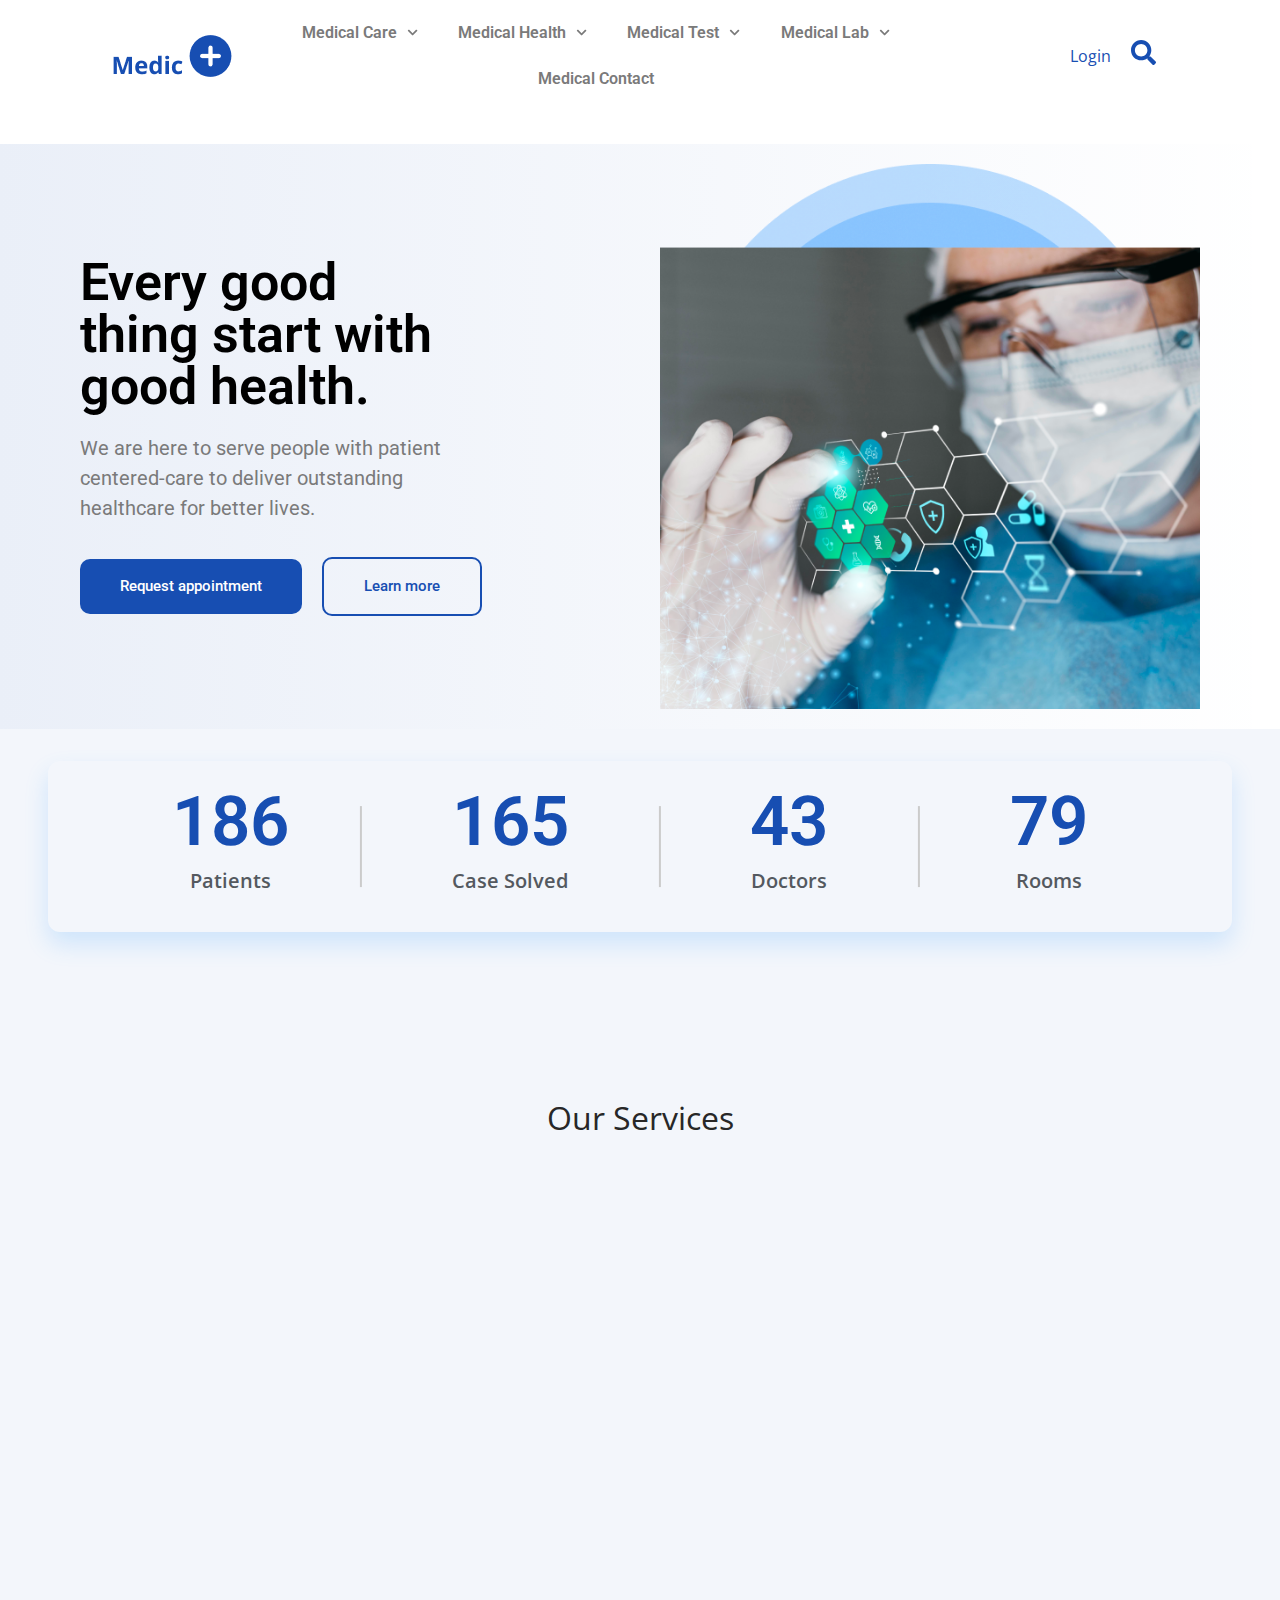
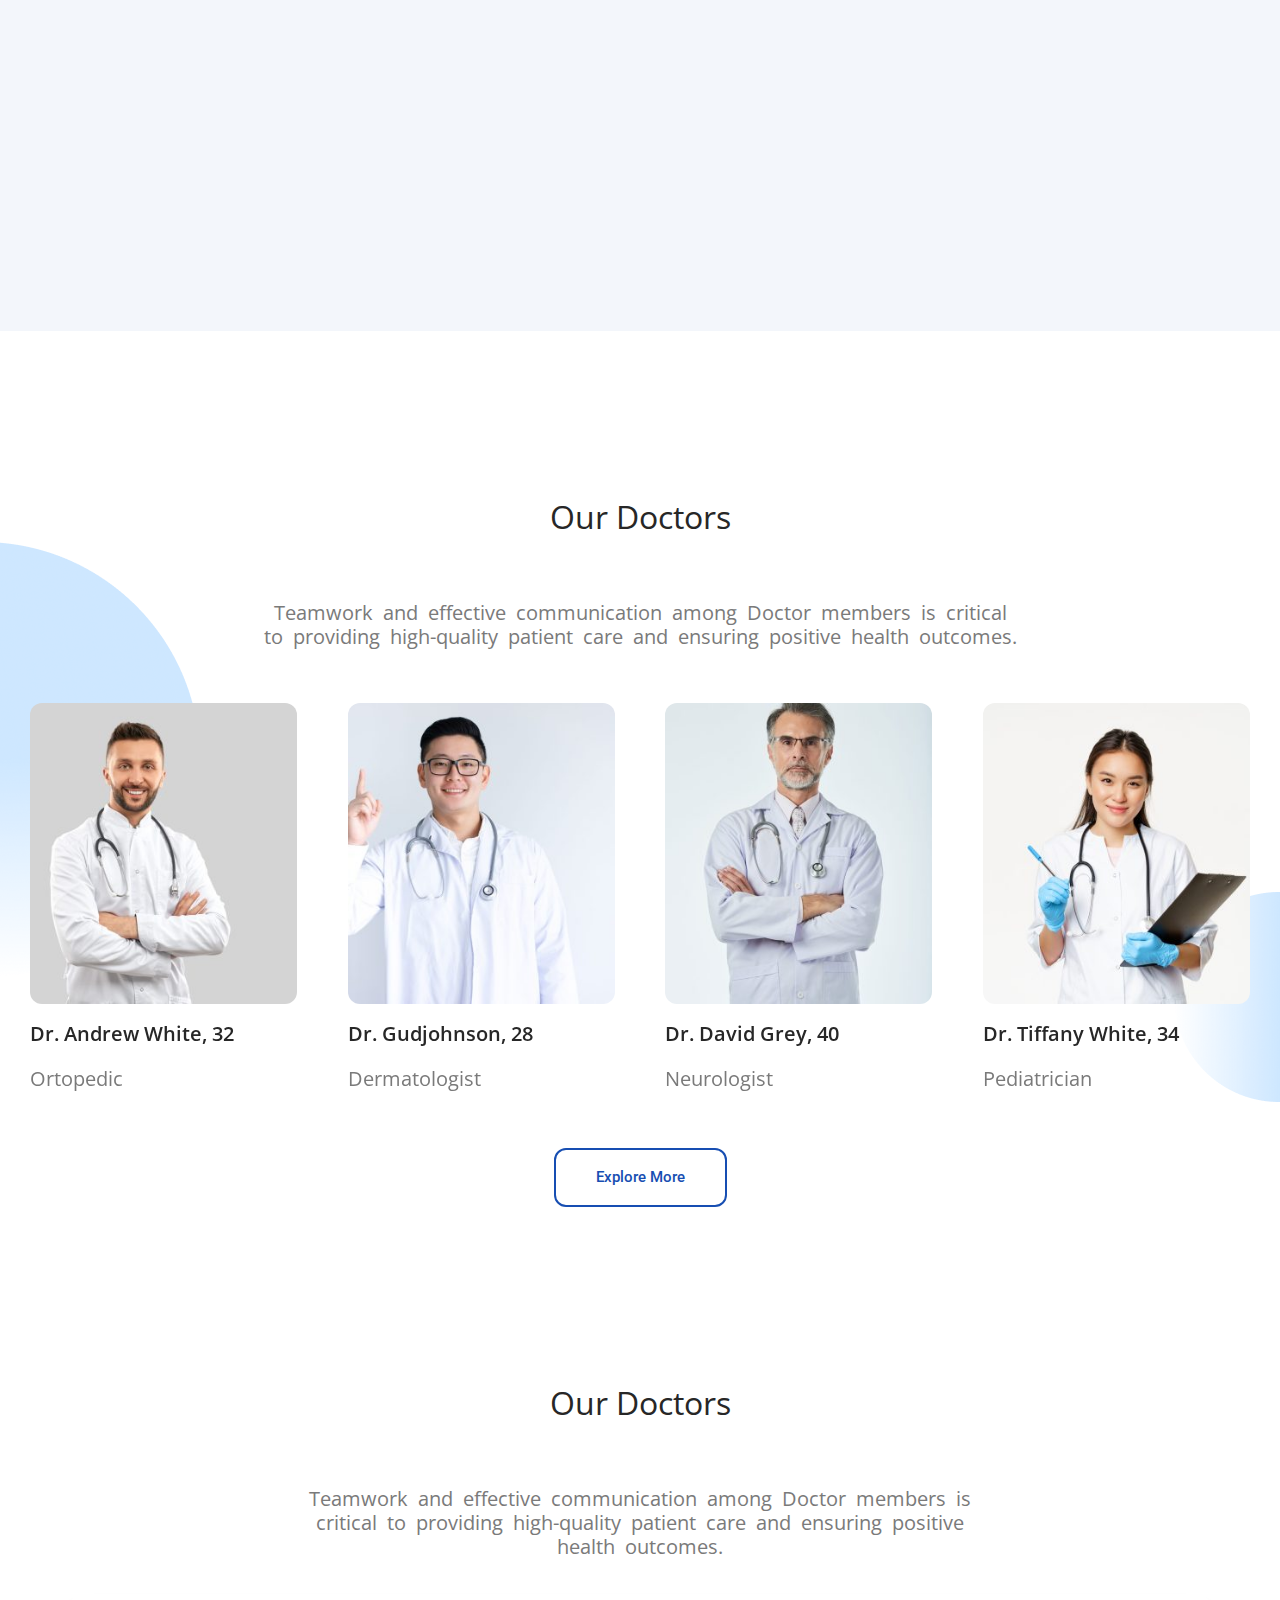
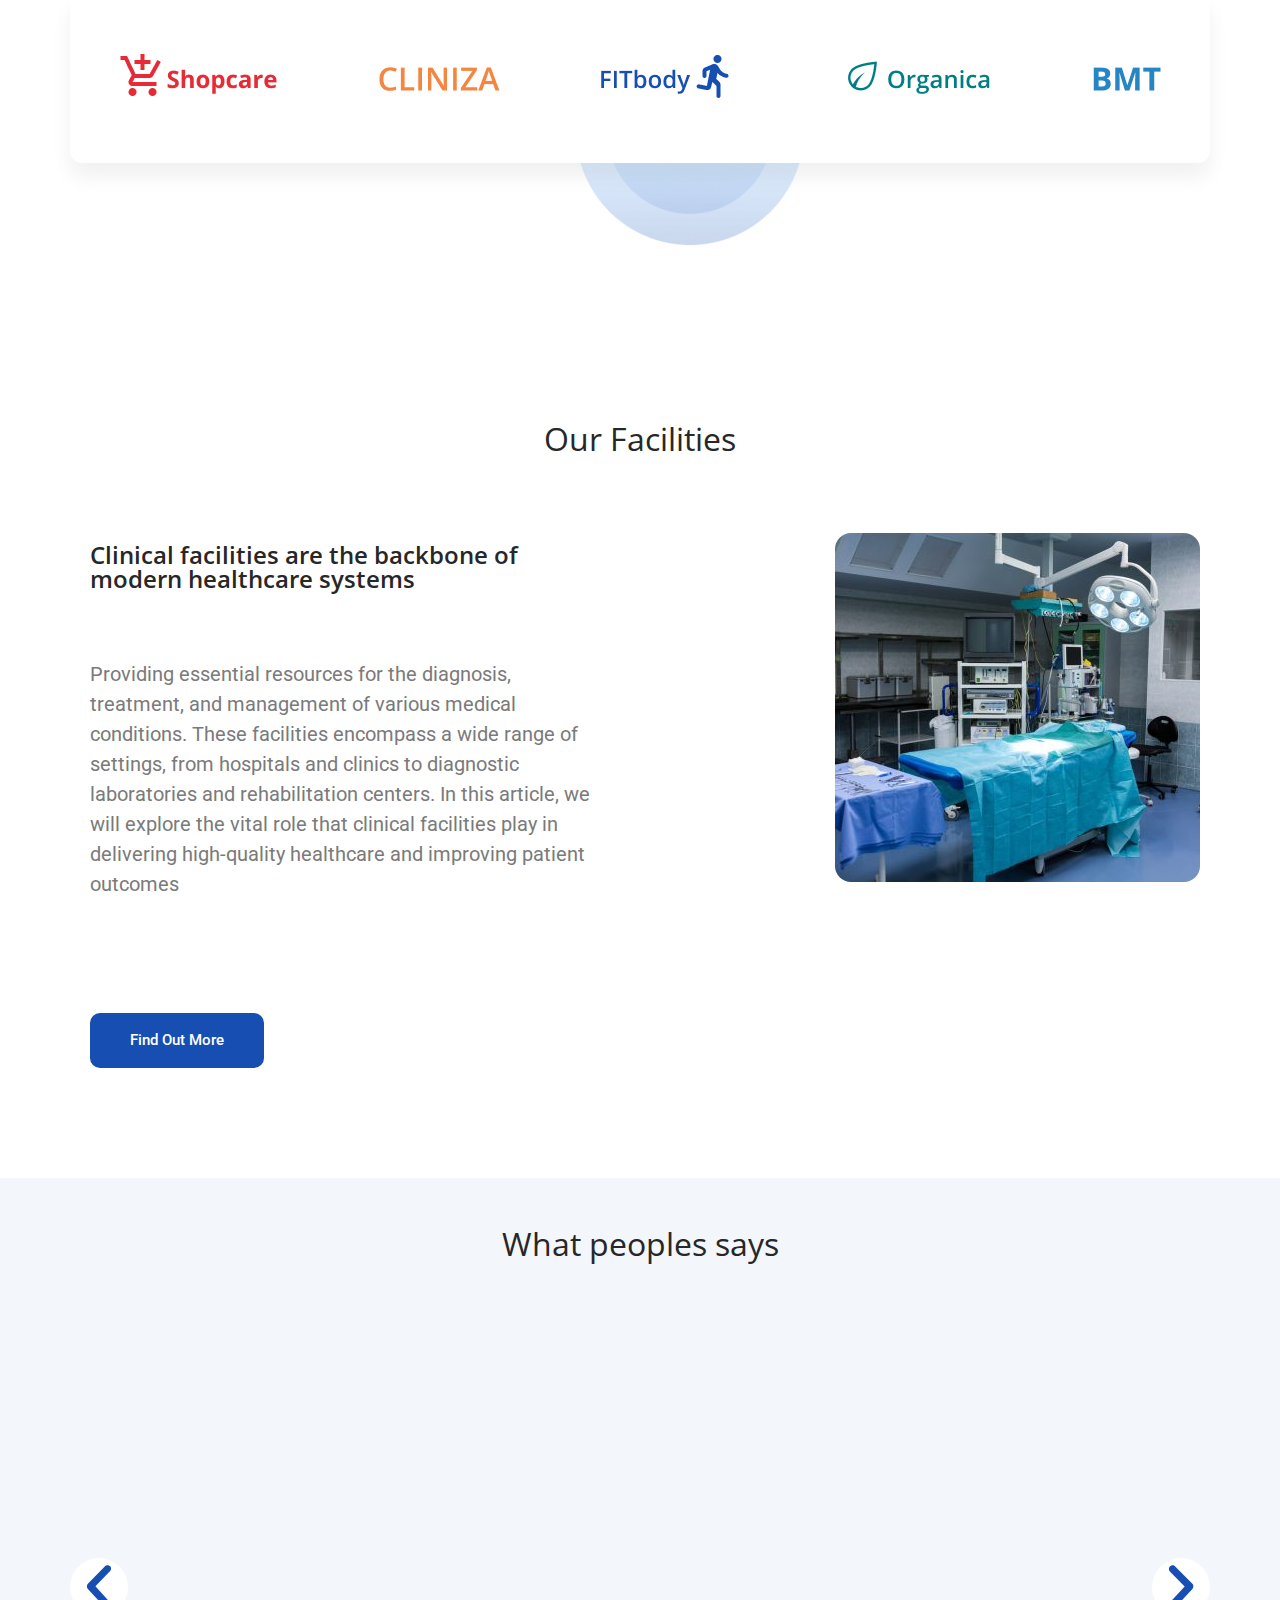
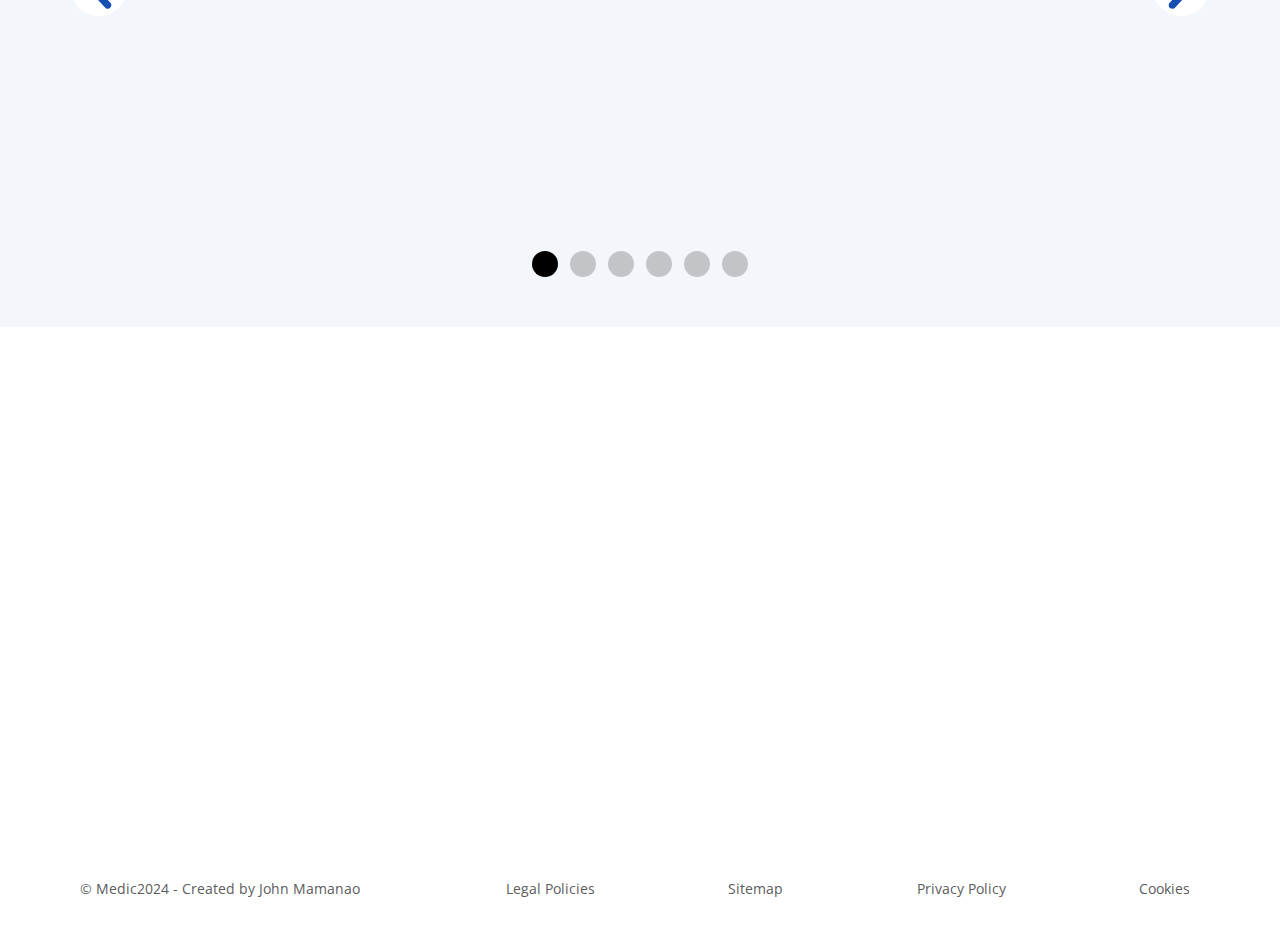
==== commit 0f6bef5d: "fixed reponsive" ====
--- a/index.html
+++ b/index.html
@@ -38,7 +38,7 @@
 <link rel="stylesheet" id="swiper-css" href="/wp-content/plugins/elementor/assets/lib/swiper/v8/css/swiper.min.css?ver=8.4.5" media="all">
 <link rel="stylesheet" id="elementor-pro-css" href="/wp-content/plugins/elementor-pro/assets/css/frontend-lite.min.css?ver=3.19.0" media="all">
 <link rel="stylesheet" id="elementor-global-css" href="/wp-content/uploads/elementor/css/global.css?ver=1710549487" media="all">
-<link rel="stylesheet" id="elementor-post-17-css" href="/wp-content/uploads/elementor/css/post-17.css?ver=1710647739" media="all">
+<link rel="stylesheet" id="elementor-post-17-css" href="/wp-content/uploads/elementor/css/post-17.css?ver=1710649260" media="all">
 <link rel="stylesheet" id="google-fonts-1-css" href="https://fonts.googleapis.com/css?family=Roboto%3A100%2C100italic%2C200%2C200italic%2C300%2C300italic%2C400%2C400italic%2C500%2C500italic%2C600%2C600italic%2C700%2C700italic%2C800%2C800italic%2C900%2C900italic%7CRoboto+Slab%3A100%2C100italic%2C200%2C200italic%2C300%2C300italic%2C400%2C400italic%2C500%2C500italic%2C600%2C600italic%2C700%2C700italic%2C800%2C800italic%2C900%2C900italic%7COpen+Sans%3A100%2C100italic%2C200%2C200italic%2C300%2C300italic%2C400%2C400italic%2C500%2C500italic%2C600%2C600italic%2C700%2C700italic%2C800%2C800italic%2C900%2C900italic&#038;display=swap&#038;ver=6.4.3" media="all">
 <link rel="preconnect" href="https://fonts.gstatic.com/" crossorigin>
 <link rel="https://api.w.org/" href="/wp-json/">
@@ -368,7 +368,7 @@
 				<div class="elementor-widget-container">
 			<h2 class="elementor-heading-title elementor-size-default">Our Services</h2>		</div>
 				</div>
-				<div class="elementor-element elementor-element-2b67180 elementor-widget elementor-widget-n-carousel" data-id="2b67180" data-element_type="widget" data-settings="{&quot;carousel_items&quot;:[{&quot;slide_title&quot;:&quot;Slide #1&quot;,&quot;_id&quot;:&quot;fb5a832&quot;},{&quot;slide_title&quot;:&quot;Slide #2&quot;,&quot;_id&quot;:&quot;af9a233&quot;},{&quot;slide_title&quot;:&quot;Slide #3&quot;,&quot;_id&quot;:&quot;8bc21db&quot;},{&quot;_id&quot;:&quot;5974eef&quot;,&quot;slide_title&quot;:&quot;Slide #4&quot;},{&quot;_id&quot;:&quot;34f8416&quot;,&quot;slide_title&quot;:&quot;Slide #5&quot;},{&quot;_id&quot;:&quot;6202fe3&quot;,&quot;slide_title&quot;:&quot;Slide #6&quot;},{&quot;_id&quot;:&quot;6386ed9&quot;,&quot;slide_title&quot;:&quot;Slide #7&quot;},{&quot;_id&quot;:&quot;73316ad&quot;,&quot;slide_title&quot;:&quot;Slide #8&quot;}],&quot;slides_to_show&quot;:&quot;4&quot;,&quot;slides_to_show_tablet&quot;:&quot;2&quot;,&quot;slides_to_show_mobile&quot;:&quot;1&quot;,&quot;autoplay&quot;:&quot;yes&quot;,&quot;autoplay_speed&quot;:5000,&quot;pause_on_hover&quot;:&quot;yes&quot;,&quot;pause_on_interaction&quot;:&quot;yes&quot;,&quot;infinite&quot;:&quot;yes&quot;,&quot;speed&quot;:500,&quot;offset_sides&quot;:&quot;none&quot;,&quot;image_spacing_custom&quot;:{&quot;unit&quot;:&quot;px&quot;,&quot;size&quot;:10,&quot;sizes&quot;:[]},&quot;image_spacing_custom_tablet&quot;:{&quot;unit&quot;:&quot;px&quot;,&quot;size&quot;:&quot;&quot;,&quot;sizes&quot;:[]},&quot;image_spacing_custom_mobile&quot;:{&quot;unit&quot;:&quot;px&quot;,&quot;size&quot;:&quot;&quot;,&quot;sizes&quot;:[]}}" data-widget_type="nested-carousel.default">
+				<div class="elementor-element elementor-element-2b67180 elementor-arrows-position-inside elementor-widget elementor-widget-n-carousel" data-id="2b67180" data-element_type="widget" data-settings="{&quot;carousel_items&quot;:[{&quot;slide_title&quot;:&quot;Slide #1&quot;,&quot;_id&quot;:&quot;fb5a832&quot;},{&quot;slide_title&quot;:&quot;Slide #2&quot;,&quot;_id&quot;:&quot;af9a233&quot;},{&quot;slide_title&quot;:&quot;Slide #3&quot;,&quot;_id&quot;:&quot;8bc21db&quot;},{&quot;_id&quot;:&quot;5974eef&quot;,&quot;slide_title&quot;:&quot;Slide #4&quot;},{&quot;_id&quot;:&quot;34f8416&quot;,&quot;slide_title&quot;:&quot;Slide #5&quot;},{&quot;_id&quot;:&quot;6202fe3&quot;,&quot;slide_title&quot;:&quot;Slide #6&quot;},{&quot;_id&quot;:&quot;6386ed9&quot;,&quot;slide_title&quot;:&quot;Slide #7&quot;},{&quot;_id&quot;:&quot;73316ad&quot;,&quot;slide_title&quot;:&quot;Slide #8&quot;}],&quot;slides_to_show&quot;:&quot;4&quot;,&quot;slides_to_show_tablet&quot;:&quot;2&quot;,&quot;slides_to_show_mobile&quot;:&quot;1&quot;,&quot;autoplay&quot;:&quot;yes&quot;,&quot;autoplay_speed&quot;:5000,&quot;pause_on_hover&quot;:&quot;yes&quot;,&quot;pause_on_interaction&quot;:&quot;yes&quot;,&quot;infinite&quot;:&quot;yes&quot;,&quot;speed&quot;:500,&quot;offset_sides&quot;:&quot;none&quot;,&quot;arrows&quot;:&quot;yes&quot;,&quot;image_spacing_custom&quot;:{&quot;unit&quot;:&quot;px&quot;,&quot;size&quot;:10,&quot;sizes&quot;:[]},&quot;image_spacing_custom_tablet&quot;:{&quot;unit&quot;:&quot;px&quot;,&quot;size&quot;:&quot;&quot;,&quot;sizes&quot;:[]},&quot;image_spacing_custom_mobile&quot;:{&quot;unit&quot;:&quot;px&quot;,&quot;size&quot;:&quot;&quot;,&quot;sizes&quot;:[]}}" data-widget_type="nested-carousel.default">
 				<div class="elementor-widget-container">
 			<link rel="stylesheet" href="/wp-content/plugins/elementor-pro/assets/css/widget-nested-carousel.min.css">		<div class="e-n-carousel swiper" dir="ltr">
 			<div class="swiper-wrapper" aria-live="off">
@@ -582,6 +582,10 @@
 								</div>
 								</div>
 		</div>
+					<div class="elementor-swiper-button elementor-swiper-button-prev" role="button" tabindex="0">
+							</div>
+			<div class="elementor-swiper-button elementor-swiper-button-next" role="button" tabindex="0">
+				<svg aria-hidden="true" class="e-font-icon-svg e-eicon-chevron-right" viewbox="0 0 1000 1000" xmlns="http://www.w3.org/2000/svg"><path d="M696 533C708 521 713 504 713 487 713 471 708 454 696 446L400 146C388 133 375 125 354 125 338 125 325 129 313 142 300 154 292 171 292 187 292 204 296 221 308 233L563 492 304 771C292 783 288 800 288 817 288 833 296 850 308 863 321 871 338 875 354 875 371 875 388 867 400 854L696 533Z"></path></svg>			</div>
 				</div>
 				</div>
 		<div class="elementor-element elementor-element-4ffea3b e-con-full elementor-hidden-tablet elementor-hidden-mobile e-flex e-con e-child" data-id="4ffea3b" data-element_type="container">
@@ -1291,6 +1295,8 @@
 				</div>
 		<div class="elementor-element elementor-element-b058125 e-flex e-con-boxed e-con e-child" data-id="b058125" data-element_type="container">
 					<div class="e-con-inner">
+		<div class="elementor-element elementor-element-d5edaea e-flex e-con-boxed e-con e-child" data-id="d5edaea" data-element_type="container">
+					<div class="e-con-inner">
 				<div class="elementor-element elementor-element-d22b8e4 elementor-widget elementor-widget-heading" data-id="d22b8e4" data-element_type="widget" data-widget_type="heading.default">
 				<div class="elementor-widget-container">
 			<span class="elementor-heading-title elementor-size-default">MEDIC</span>		</div>
@@ -1317,7 +1323,37 @@
 				</div>
 					</div>
 				</div>
-		<div class="elementor-element elementor-element-382834e e-flex e-con-boxed e-con e-child" data-id="382834e" data-element_type="container">
+		<div class="elementor-element elementor-element-e3a712b elementor-hidden-desktop e-flex e-con-boxed e-con e-child" data-id="e3a712b" data-element_type="container">
+					<div class="e-con-inner">
+				<div class="elementor-element elementor-element-60004c3 elementor-widget elementor-widget-heading" data-id="60004c3" data-element_type="widget" data-widget_type="heading.default">
+				<div class="elementor-widget-container">
+			<span class="elementor-heading-title elementor-size-default">ABOUT</span>		</div>
+				</div>
+				<div class="elementor-element elementor-element-39fbcf7 elementor-widget elementor-widget-heading" data-id="39fbcf7" data-element_type="widget" data-widget_type="heading.default">
+				<div class="elementor-widget-container">
+			<span class="elementor-heading-title elementor-size-default">Medic</span>		</div>
+				</div>
+				<div class="elementor-element elementor-element-7d20fa4 elementor-widget elementor-widget-heading" data-id="7d20fa4" data-element_type="widget" data-widget_type="heading.default">
+				<div class="elementor-widget-container">
+			<span class="elementor-heading-title elementor-size-default">Vision &amp; Mission</span>		</div>
+				</div>
+				<div class="elementor-element elementor-element-59c8de3 elementor-widget elementor-widget-heading" data-id="59c8de3" data-element_type="widget" data-widget_type="heading.default">
+				<div class="elementor-widget-container">
+			<span class="elementor-heading-title elementor-size-default">Careers</span>		</div>
+				</div>
+				<div class="elementor-element elementor-element-b28a752 elementor-widget elementor-widget-heading" data-id="b28a752" data-element_type="widget" data-widget_type="heading.default">
+				<div class="elementor-widget-container">
+			<span class="elementor-heading-title elementor-size-default">Support</span>		</div>
+				</div>
+				<div class="elementor-element elementor-element-b5aabcb elementor-widget elementor-widget-heading" data-id="b5aabcb" data-element_type="widget" data-widget_type="heading.default">
+				<div class="elementor-widget-container">
+			<span class="elementor-heading-title elementor-size-default">FAQ</span>		</div>
+				</div>
+					</div>
+				</div>
+					</div>
+				</div>
+		<div class="elementor-element elementor-element-382834e elementor-hidden-tablet elementor-hidden-mobile e-flex e-con-boxed e-con e-child" data-id="382834e" data-element_type="container">
 					<div class="e-con-inner">
 				<div class="elementor-element elementor-element-3588df3 elementor-widget elementor-widget-heading" data-id="3588df3" data-element_type="widget" data-widget_type="heading.default">
 				<div class="elementor-widget-container">
@@ -1396,6 +1432,10 @@
 				<div class="elementor-element elementor-element-2930f2a elementor-widget elementor-widget-heading" data-id="2930f2a" data-element_type="widget" data-widget_type="heading.default">
 				<div class="elementor-widget-container">
 			<span class="elementor-heading-title elementor-size-default">Legal Policies</span>		</div>
+				</div>
+				<div class="elementor-element elementor-element-67e5f40 elementor-widget elementor-widget-heading" data-id="67e5f40" data-element_type="widget" data-widget_type="heading.default">
+				<div class="elementor-widget-container">
+			<span class="elementor-heading-title elementor-size-default">Sitemap</span>		</div>
 				</div>
 				<div class="elementor-element elementor-element-7101e3a elementor-widget elementor-widget-heading" data-id="7101e3a" data-element_type="widget" data-widget_type="heading.default">
 				<div class="elementor-widget-container">
--- a/wp-content/uploads/elementor/css/post-17.css
+++ b/wp-content/uploads/elementor/css/post-17.css
@@ -4,7 +4,7 @@
 					.elementor-17 .elementor-element.elementor-element-5bd3c1e .elementor-nav-menu--main .elementor-item:focus{color:#174EB2;fill:#174EB2;}.elementor-17 .elementor-element.elementor-element-5bd3c1e div.elementor-menu-toggle{color:#174EB2;}.elementor-17 .elementor-element.elementor-element-5bd3c1e div.elementor-menu-toggle svg{fill:#174EB2;}.elementor-17 .elementor-element.elementor-element-5bd3c1e{width:var( --container-widget-width, 52.973% );max-width:52.973%;--container-widget-width:52.973%;--container-widget-flex-grow:0;}.elementor-17 .elementor-element.elementor-element-5bd3c1e.elementor-element{--align-self:center;--flex-grow:0;--flex-shrink:0;}.elementor-17 .elementor-element.elementor-element-8394074{--display:flex;--min-height:0px;--justify-content:center;--background-transition:0.3s;}.elementor-17 .elementor-element.elementor-element-8394074.e-con{--flex-grow:0;--flex-shrink:0;}.elementor-17 .elementor-element.elementor-element-8e98a2c{--display:flex;--flex-direction:row;--container-widget-width:calc( ( 1 - var( --container-widget-flex-grow ) ) * 100% );--container-widget-height:100%;--container-widget-flex-grow:1;--container-widget-align-self:stretch;--justify-content:flex-end;--align-items:center;--background-transition:0.3s;}.elementor-17 .elementor-element.elementor-element-79073d8 .elementor-heading-title{color:#174EB2;font-family:"Open Sans", Sans-serif;font-size:16px;font-weight:400;font-style:normal;}.elementor-17 .elementor-element.elementor-element-9faece7 .elementor-icon-wrapper{text-align:center;}.elementor-17 .elementor-element.elementor-element-9faece7.elementor-view-stacked .elementor-icon{background-color:#174EB2;}.elementor-17 .elementor-element.elementor-element-9faece7.elementor-view-framed .elementor-icon, .elementor-17 .elementor-element.elementor-element-9faece7.elementor-view-default .elementor-icon{color:#174EB2;border-color:#174EB2;}.elementor-17 .elementor-element.elementor-element-9faece7.elementor-view-framed .elementor-icon, .elementor-17 .elementor-element.elementor-element-9faece7.elementor-view-default .elementor-icon svg{fill:#174EB2;}.elementor-17 .elementor-element.elementor-element-9faece7 .elementor-icon{font-size:25px;}.elementor-17 .elementor-element.elementor-element-9faece7 .elementor-icon svg{height:25px;}.elementor-17 .elementor-element.elementor-element-fb6af93 .elementor-menu-toggle{margin-left:auto;background-color:#FFFFFF00;}.elementor-17 .elementor-element.elementor-element-fb6af93 .elementor-nav-menu--main .elementor-item{color:#7A7A7A;fill:#7A7A7A;}.elementor-17 .elementor-element.elementor-element-fb6af93 .elementor-nav-menu--main .elementor-item:hover,
 					.elementor-17 .elementor-element.elementor-element-fb6af93 .elementor-nav-menu--main .elementor-item.elementor-item-active,
 					.elementor-17 .elementor-element.elementor-element-fb6af93 .elementor-nav-menu--main .elementor-item.highlighted,
-					.elementor-17 .elementor-element.elementor-element-fb6af93 .elementor-nav-menu--main .elementor-item:focus{color:#174EB2;fill:#174EB2;}.elementor-17 .elementor-element.elementor-element-fb6af93{--e-nav-menu-divider-content:"";--e-nav-menu-divider-style:solid;--e-nav-menu-divider-width:1px;--e-nav-menu-divider-color:#7A7A7A;width:auto;max-width:auto;}.elementor-17 .elementor-element.elementor-element-fb6af93 .elementor-nav-menu--dropdown .elementor-item, .elementor-17 .elementor-element.elementor-element-fb6af93 .elementor-nav-menu--dropdown  .elementor-sub-item{font-family:"Roboto", Sans-serif;font-weight:500;}.elementor-17 .elementor-element.elementor-element-fb6af93 div.elementor-menu-toggle{color:#174EB2;}.elementor-17 .elementor-element.elementor-element-fb6af93 div.elementor-menu-toggle svg{fill:#174EB2;}.elementor-17 .elementor-element.elementor-element-b819143{--display:flex;--flex-direction:row;--container-widget-width:initial;--container-widget-height:100%;--container-widget-flex-grow:1;--container-widget-align-self:stretch;--background-transition:0.3s;--margin-block-start:2rem;--margin-block-end:0rem;--margin-inline-start:0rem;--margin-inline-end:0rem;}.elementor-17 .elementor-element.elementor-element-b819143:not(.elementor-motion-effects-element-type-background), .elementor-17 .elementor-element.elementor-element-b819143 > .elementor-motion-effects-container > .elementor-motion-effects-layer{background-color:transparent;background-image:linear-gradient(90deg, #174EB217 0%, #F2295B00 100%);}.elementor-17 .elementor-element.elementor-element-b819143, .elementor-17 .elementor-element.elementor-element-b819143::before{--border-transition:0.3s;}.elementor-17 .elementor-element.elementor-element-753d03d{--display:flex;--justify-content:center;--background-transition:0.3s;}.elementor-17 .elementor-element.elementor-element-9c8ff11 .elementor-heading-title{color:#000000;}.elementor-17 .elementor-element.elementor-element-9c8ff11 > .elementor-widget-container{margin:0px 0px 0px 0px;padding:0px 0px 0px 0px;}.elementor-17 .elementor-element.elementor-element-9c8ff11{width:var( --container-widget-width, 354px );max-width:354px;--container-widget-width:354px;--container-widget-flex-grow:0;}.elementor-17 .elementor-element.elementor-element-9c8ff11.elementor-element{--align-self:flex-start;}.elementor-17 .elementor-element.elementor-element-ffab434 > .elementor-widget-container{margin:0rem 0rem 0rem 0rem;padding:0px 0px 0px 0px;}.elementor-17 .elementor-element.elementor-element-ffab434{width:var( --container-widget-width, 68% );max-width:68%;--container-widget-width:68%;--container-widget-flex-grow:0;}.elementor-17 .elementor-element.elementor-element-ffab434.elementor-element{--align-self:flex-start;}.elementor-17 .elementor-element.elementor-element-8386e9b{--display:flex;--flex-direction:row;--container-widget-width:initial;--container-widget-height:100%;--container-widget-flex-grow:1;--container-widget-align-self:stretch;--background-transition:0.3s;--margin-block-start:0rem;--margin-block-end:0rem;--margin-inline-start:0rem;--margin-inline-end:0rem;--padding-block-start:0px;--padding-block-end:0px;--padding-inline-start:0px;--padding-inline-end:0px;}.elementor-17 .elementor-element.elementor-element-23a44ae .elementor-button{background-color:#174EB2;border-radius:10px 10px 10px 10px;padding:20px 40px 20px 40px;}.elementor-17 .elementor-element.elementor-element-23a44ae > .elementor-widget-container{margin:0px 0px 0px 0px;padding:0px 0px 0px 0px;}.elementor-17 .elementor-element.elementor-element-23a44ae.elementor-element{--align-self:center;}.elementor-17 .elementor-element.elementor-element-cba263b .elementor-button{fill:#174EB2;color:#174EB2;background-color:#61CE7000;border-style:solid;border-width:2px 2px 2px 2px;border-radius:10px 10px 10px 10px;padding:20px 40px 20px 40px;}.elementor-17 .elementor-element.elementor-element-cba263b.elementor-element{--align-self:flex-start;}.elementor-17 .elementor-element.elementor-element-c62158b{--display:flex;--background-transition:0.3s;}.elementor-17 .elementor-element.elementor-element-f78aa57{--display:flex;--flex-direction:row;--container-widget-width:initial;--container-widget-height:100%;--container-widget-flex-grow:1;--container-widget-align-self:stretch;--gap:0px 0px;--background-transition:0.3s;box-shadow:0px 0px 0px 0px rgba(0,0,0,0.5);--margin-block-start:0rem;--margin-block-end:0rem;--margin-inline-start:0rem;--margin-inline-end:0rem;--padding-block-start:2rem;--padding-block-end:5rem;--padding-inline-start:3rem;--padding-inline-end:3rem;}.elementor-17 .elementor-element.elementor-element-f78aa57:not(.elementor-motion-effects-element-type-background), .elementor-17 .elementor-element.elementor-element-f78aa57 > .elementor-motion-effects-container > .elementor-motion-effects-layer{background-color:#174EB20D;}.elementor-17 .elementor-element.elementor-element-f78aa57, .elementor-17 .elementor-element.elementor-element-f78aa57::before{--border-transition:0.3s;}.elementor-17 .elementor-element.elementor-element-d98f364{--display:flex;--flex-direction:row;--container-widget-width:calc( ( 1 - var( --container-widget-flex-grow ) ) * 100% );--container-widget-height:100%;--container-widget-flex-grow:1;--container-widget-align-self:stretch;--justify-content:space-between;--align-items:center;--background-transition:0.3s;--border-radius:12px 12px 12px 12px;box-shadow:0px 12px 23px 0px rgba(62.00000000000001, 161.00000000000017, 255, 0.2);--padding-block-start:1rem;--padding-block-end:1rem;--padding-inline-start:8rem;--padding-inline-end:8rem;}.elementor-17 .elementor-element.elementor-element-d98f364.e-con{--flex-grow:0;--flex-shrink:0;}.elementor-17 .elementor-element.elementor-element-b74f4e8{--display:flex;--flex-direction:row;--container-widget-width:initial;--container-widget-height:100%;--container-widget-flex-grow:1;--container-widget-align-self:stretch;--background-transition:0.3s;border-style:none;--border-style:none;--border-radius:0px 0px 0px 0px;}.elementor-17 .elementor-element.elementor-element-b74f4e8, .elementor-17 .elementor-element.elementor-element-b74f4e8::before{--border-transition:0.3s;}.elementor-17 .elementor-element.elementor-element-290086b .elementor-counter-number-wrapper{color:#174EB2;}.elementor-17 .elementor-element.elementor-element-290086b .elementor-counter-title{font-family:"Open Sans", Sans-serif;font-size:1.25rem;font-weight:600;}.elementor-17 .elementor-element.elementor-element-290086b.elementor-element{--align-self:center;}.elementor-17 .elementor-element.elementor-element-ff8d932{--display:flex;--flex-direction:column;--container-widget-width:100%;--container-widget-height:initial;--container-widget-flex-grow:0;--container-widget-align-self:initial;--background-transition:0.3s;border-style:none;--border-style:none;--border-radius:0px 0px 0px 0px;}.elementor-17 .elementor-element.elementor-element-ff8d932, .elementor-17 .elementor-element.elementor-element-ff8d932::before{--border-transition:0.3s;}.elementor-17 .elementor-element.elementor-element-7bdad00{--divider-border-style:solid;--divider-color:#CBCBCB;--divider-border-width:2px;}.elementor-17 .elementor-element.elementor-element-7bdad00 .elementor-divider-separator{width:90%;margin:0 auto;margin-center:0;}.elementor-17 .elementor-element.elementor-element-7bdad00 .elementor-divider{text-align:center;padding-block-start:15px;padding-block-end:15px;}.elementor-17 .elementor-element.elementor-element-7bdad00 > .elementor-widget-container{--e-transform-rotateZ:90deg;}.elementor-17 .elementor-element.elementor-element-259bf52{--display:flex;--flex-direction:column;--container-widget-width:100%;--container-widget-height:initial;--container-widget-flex-grow:0;--container-widget-align-self:initial;--background-transition:0.3s;border-style:none;--border-style:none;--border-radius:0px 0px 0px 0px;}.elementor-17 .elementor-element.elementor-element-259bf52, .elementor-17 .elementor-element.elementor-element-259bf52::before{--border-transition:0.3s;}.elementor-17 .elementor-element.elementor-element-259bf52.e-con{--flex-grow:0;--flex-shrink:0;}.elementor-17 .elementor-element.elementor-element-d95fcea .elementor-counter-number-wrapper{color:#174EB2;}.elementor-17 .elementor-element.elementor-element-d95fcea .elementor-counter-title{font-family:"Open Sans", Sans-serif;font-size:1.25rem;font-weight:600;}.elementor-17 .elementor-element.elementor-element-d95fcea.elementor-element{--align-self:center;}.elementor-17 .elementor-element.elementor-element-97c5121{--display:flex;--flex-direction:column;--container-widget-width:100%;--container-widget-height:initial;--container-widget-flex-grow:0;--container-widget-align-self:initial;--background-transition:0.3s;border-style:none;--border-style:none;--border-radius:0px 0px 0px 0px;}.elementor-17 .elementor-element.elementor-element-97c5121, .elementor-17 .elementor-element.elementor-element-97c5121::before{--border-transition:0.3s;}.elementor-17 .elementor-element.elementor-element-81f4158{--divider-border-style:solid;--divider-color:#CBCBCB;--divider-border-width:2px;}.elementor-17 .elementor-element.elementor-element-81f4158 .elementor-divider-separator{width:90%;margin:0 auto;margin-center:0;}.elementor-17 .elementor-element.elementor-element-81f4158 .elementor-divider{text-align:center;padding-block-start:15px;padding-block-end:15px;}.elementor-17 .elementor-element.elementor-element-81f4158 > .elementor-widget-container{--e-transform-rotateZ:90deg;}.elementor-17 .elementor-element.elementor-element-828b10a{--display:flex;--flex-direction:column;--container-widget-width:100%;--container-widget-height:initial;--container-widget-flex-grow:0;--container-widget-align-self:initial;--background-transition:0.3s;border-style:none;--border-style:none;}.elementor-17 .elementor-element.elementor-element-828b10a, .elementor-17 .elementor-element.elementor-element-828b10a::before{--border-transition:0.3s;}.elementor-17 .elementor-element.elementor-element-1bbdaa9 .elementor-counter-number-wrapper{color:#174EB2;}.elementor-17 .elementor-element.elementor-element-1bbdaa9 .elementor-counter-title{font-family:"Open Sans", Sans-serif;font-size:1.25rem;font-weight:600;}.elementor-17 .elementor-element.elementor-element-1bbdaa9.elementor-element{--align-self:center;}.elementor-17 .elementor-element.elementor-element-e13f51f{--display:flex;--flex-direction:column;--container-widget-width:100%;--container-widget-height:initial;--container-widget-flex-grow:0;--container-widget-align-self:initial;--background-transition:0.3s;border-style:none;--border-style:none;--border-radius:0px 0px 0px 0px;}.elementor-17 .elementor-element.elementor-element-e13f51f, .elementor-17 .elementor-element.elementor-element-e13f51f::before{--border-transition:0.3s;}.elementor-17 .elementor-element.elementor-element-86dbef3{--divider-border-style:solid;--divider-color:#CBCBCB;--divider-border-width:2px;}.elementor-17 .elementor-element.elementor-element-86dbef3 .elementor-divider-separator{width:90%;margin:0 auto;margin-center:0;}.elementor-17 .elementor-element.elementor-element-86dbef3 .elementor-divider{text-align:center;padding-block-start:15px;padding-block-end:15px;}.elementor-17 .elementor-element.elementor-element-86dbef3 > .elementor-widget-container{--e-transform-rotateZ:90deg;}.elementor-17 .elementor-element.elementor-element-a9b6477{--display:flex;--flex-direction:column;--container-widget-width:100%;--container-widget-height:initial;--container-widget-flex-grow:0;--container-widget-align-self:initial;--background-transition:0.3s;border-style:none;--border-style:none;}.elementor-17 .elementor-element.elementor-element-a9b6477, .elementor-17 .elementor-element.elementor-element-a9b6477::before{--border-transition:0.3s;}.elementor-17 .elementor-element.elementor-element-c97e3f7 .elementor-counter-number-wrapper{color:#174EB2;}.elementor-17 .elementor-element.elementor-element-c97e3f7 .elementor-counter-title{font-family:"Open Sans", Sans-serif;font-size:1.25rem;font-weight:600;}.elementor-17 .elementor-element.elementor-element-c97e3f7.elementor-element{--align-self:center;}.elementor-17 .elementor-element.elementor-element-4799f49{--display:flex;--flex-direction:column;--container-widget-width:100%;--container-widget-height:initial;--container-widget-flex-grow:0;--container-widget-align-self:initial;--overflow:hidden;--background-transition:0.3s;--margin-block-start:0rem;--margin-block-end:5rem;--margin-inline-start:0rem;--margin-inline-end:0rem;--padding-block-start:90px;--padding-block-end:50px;--padding-inline-start:0px;--padding-inline-end:0px;}.elementor-17 .elementor-element.elementor-element-4799f49:not(.elementor-motion-effects-element-type-background), .elementor-17 .elementor-element.elementor-element-4799f49 > .elementor-motion-effects-container > .elementor-motion-effects-layer{background-color:#174EB20D;}.elementor-17 .elementor-element.elementor-element-4799f49, .elementor-17 .elementor-element.elementor-element-4799f49::before{--border-transition:0.3s;}.elementor-17 .elementor-element.elementor-element-9a343e8{text-align:center;}.elementor-17 .elementor-element.elementor-element-9a343e8 .elementor-heading-title{color:#272727;font-family:"Open Sans", Sans-serif;font-size:32px;font-weight:400;font-style:normal;}.elementor-17 .elementor-element.elementor-element-9a343e8 > .elementor-widget-container{margin:0rem 0rem 3rem 0rem;}.elementor-17 .elementor-element.elementor-element-910792b{--display:flex;--background-transition:0.3s;}.elementor-17 .elementor-element.elementor-element-bfd5827{--display:flex;--flex-direction:column;--container-widget-width:100%;--container-widget-height:initial;--container-widget-flex-grow:0;--container-widget-align-self:initial;--background-transition:0.3s;--border-radius:12px 12px 12px 12px;box-shadow:3px 3px 3px 3px rgba(0, 0, 0, 0.04);--padding-block-start:48px;--padding-block-end:48px;--padding-inline-start:48px;--padding-inline-end:48px;}.elementor-17 .elementor-element.elementor-element-bfd5827:not(.elementor-motion-effects-element-type-background), .elementor-17 .elementor-element.elementor-element-bfd5827 > .elementor-motion-effects-container > .elementor-motion-effects-layer{background-color:#FFFFFF;}.elementor-17 .elementor-element.elementor-element-bfd5827, .elementor-17 .elementor-element.elementor-element-bfd5827::before{--border-transition:0.3s;}.elementor-17 .elementor-element.elementor-element-76bc479 .elementor-icon-wrapper{text-align:left;}.elementor-17 .elementor-element.elementor-element-76bc479.elementor-view-stacked .elementor-icon{background-color:#174EB2;}.elementor-17 .elementor-element.elementor-element-76bc479.elementor-view-framed .elementor-icon, .elementor-17 .elementor-element.elementor-element-76bc479.elementor-view-default .elementor-icon{color:#174EB2;border-color:#174EB2;}.elementor-17 .elementor-element.elementor-element-76bc479.elementor-view-framed .elementor-icon, .elementor-17 .elementor-element.elementor-element-76bc479.elementor-view-default .elementor-icon svg{fill:#174EB2;}.elementor-17 .elementor-element.elementor-element-76bc479 .elementor-icon{font-size:48px;}.elementor-17 .elementor-element.elementor-element-76bc479 .elementor-icon svg{height:48px;}.elementor-17 .elementor-element.elementor-element-e80af44 .elementor-heading-title{color:#272727;font-family:"Open Sans", Sans-serif;font-size:24px;font-weight:600;font-style:normal;}.elementor-17 .elementor-element.elementor-element-e20f7b0{font-family:"Open Sans", Sans-serif;font-size:16px;font-weight:400;font-style:normal;}.elementor-17 .elementor-element.elementor-element-a437483{--display:flex;--background-transition:0.3s;}.elementor-17 .elementor-element.elementor-element-f459a93{--display:flex;--flex-direction:column;--container-widget-width:100%;--container-widget-height:initial;--container-widget-flex-grow:0;--container-widget-align-self:initial;--background-transition:0.3s;--border-radius:12px 12px 12px 12px;box-shadow:3px 3px 3px 3px rgba(0, 0, 0, 0.04);--padding-block-start:48px;--padding-block-end:48px;--padding-inline-start:48px;--padding-inline-end:48px;--z-index:11;}.elementor-17 .elementor-element.elementor-element-f459a93:not(.elementor-motion-effects-element-type-background), .elementor-17 .elementor-element.elementor-element-f459a93 > .elementor-motion-effects-container > .elementor-motion-effects-layer{background-color:#FFFFFF;}.elementor-17 .elementor-element.elementor-element-f459a93, .elementor-17 .elementor-element.elementor-element-f459a93::before{--border-transition:0.3s;}.elementor-17 .elementor-element.elementor-element-bc2d600 .elementor-icon-wrapper{text-align:left;}.elementor-17 .elementor-element.elementor-element-bc2d600.elementor-view-stacked .elementor-icon{background-color:#445168;}.elementor-17 .elementor-element.elementor-element-bc2d600.elementor-view-framed .elementor-icon, .elementor-17 .elementor-element.elementor-element-bc2d600.elementor-view-default .elementor-icon{color:#445168;border-color:#445168;}.elementor-17 .elementor-element.elementor-element-bc2d600.elementor-view-framed .elementor-icon, .elementor-17 .elementor-element.elementor-element-bc2d600.elementor-view-default .elementor-icon svg{fill:#445168;}.elementor-17 .elementor-element.elementor-element-bc2d600 .elementor-icon{font-size:48px;}.elementor-17 .elementor-element.elementor-element-bc2d600 .elementor-icon svg{height:48px;}.elementor-17 .elementor-element.elementor-element-e0bf015 .elementor-heading-title{color:#272727;font-family:"Open Sans", Sans-serif;font-size:24px;font-weight:600;font-style:normal;}.elementor-17 .elementor-element.elementor-element-d88cdd0{font-family:"Open Sans", Sans-serif;font-size:16px;font-weight:400;font-style:normal;}.elementor-17 .elementor-element.elementor-element-ca468df{--display:flex;--background-transition:0.3s;}.elementor-17 .elementor-element.elementor-element-dce6026{--display:flex;--flex-direction:column;--container-widget-width:100%;--container-widget-height:initial;--container-widget-flex-grow:0;--container-widget-align-self:initial;--background-transition:0.3s;--border-radius:12px 12px 12px 12px;box-shadow:3px 3px 3px 3px rgba(0, 0, 0, 0.04);--padding-block-start:48px;--padding-block-end:48px;--padding-inline-start:48px;--padding-inline-end:48px;}.elementor-17 .elementor-element.elementor-element-dce6026:not(.elementor-motion-effects-element-type-background), .elementor-17 .elementor-element.elementor-element-dce6026 > .elementor-motion-effects-container > .elementor-motion-effects-layer{background-color:#FFFFFF;}.elementor-17 .elementor-element.elementor-element-dce6026, .elementor-17 .elementor-element.elementor-element-dce6026::before{--border-transition:0.3s;}.elementor-17 .elementor-element.elementor-element-abc84a8 .elementor-icon-wrapper{text-align:left;}.elementor-17 .elementor-element.elementor-element-abc84a8.elementor-view-stacked .elementor-icon{background-color:#174EB2;}.elementor-17 .elementor-element.elementor-element-abc84a8.elementor-view-framed .elementor-icon, .elementor-17 .elementor-element.elementor-element-abc84a8.elementor-view-default .elementor-icon{color:#174EB2;border-color:#174EB2;}.elementor-17 .elementor-element.elementor-element-abc84a8.elementor-view-framed .elementor-icon, .elementor-17 .elementor-element.elementor-element-abc84a8.elementor-view-default .elementor-icon svg{fill:#174EB2;}.elementor-17 .elementor-element.elementor-element-abc84a8 .elementor-icon{font-size:48px;}.elementor-17 .elementor-element.elementor-element-abc84a8 .elementor-icon svg{height:48px;}.elementor-17 .elementor-element.elementor-element-d937395 .elementor-heading-title{color:#272727;font-family:"Open Sans", Sans-serif;font-size:24px;font-weight:600;font-style:normal;}.elementor-17 .elementor-element.elementor-element-80fc47e{font-family:"Open Sans", Sans-serif;font-size:16px;font-weight:400;font-style:normal;}.elementor-17 .elementor-element.elementor-element-da82d01{--display:flex;--background-transition:0.3s;}.elementor-17 .elementor-element.elementor-element-57469f8{--display:flex;--flex-direction:column;--container-widget-width:100%;--container-widget-height:initial;--container-widget-flex-grow:0;--container-widget-align-self:initial;--background-transition:0.3s;--border-radius:12px 12px 12px 12px;box-shadow:3px 3px 3px 3px rgba(0, 0, 0, 0.04);--padding-block-start:48px;--padding-block-end:48px;--padding-inline-start:48px;--padding-inline-end:48px;}.elementor-17 .elementor-element.elementor-element-57469f8:not(.elementor-motion-effects-element-type-background), .elementor-17 .elementor-element.elementor-element-57469f8 > .elementor-motion-effects-container > .elementor-motion-effects-layer{background-color:#FFFFFF;}.elementor-17 .elementor-element.elementor-element-57469f8, .elementor-17 .elementor-element.elementor-element-57469f8::before{--border-transition:0.3s;}.elementor-17 .elementor-element.elementor-element-b171c9e .elementor-icon-wrapper{text-align:left;}.elementor-17 .elementor-element.elementor-element-b171c9e.elementor-view-stacked .elementor-icon{background-color:#174EB2;}.elementor-17 .elementor-element.elementor-element-b171c9e.elementor-view-framed .elementor-icon, .elementor-17 .elementor-element.elementor-element-b171c9e.elementor-view-default .elementor-icon{color:#174EB2;border-color:#174EB2;}.elementor-17 .elementor-element.elementor-element-b171c9e.elementor-view-framed .elementor-icon, .elementor-17 .elementor-element.elementor-element-b171c9e.elementor-view-default .elementor-icon svg{fill:#174EB2;}.elementor-17 .elementor-element.elementor-element-b171c9e .elementor-icon{font-size:48px;}.elementor-17 .elementor-element.elementor-element-b171c9e .elementor-icon svg{height:48px;}.elementor-17 .elementor-element.elementor-element-ac2b6c9 .elementor-heading-title{color:#272727;font-family:"Open Sans", Sans-serif;font-size:24px;font-weight:600;font-style:normal;}.elementor-17 .elementor-element.elementor-element-a941476{font-family:"Open Sans", Sans-serif;font-size:16px;font-weight:400;font-style:normal;}.elementor-17 .elementor-element.elementor-element-4a71755{--display:flex;--background-transition:0.3s;}.elementor-17 .elementor-element.elementor-element-0f898e5{--display:flex;--flex-direction:column;--container-widget-width:100%;--container-widget-height:initial;--container-widget-flex-grow:0;--container-widget-align-self:initial;--background-transition:0.3s;--border-radius:12px 12px 12px 12px;box-shadow:3px 3px 3px 3px rgba(0, 0, 0, 0.04);--padding-block-start:48px;--padding-block-end:48px;--padding-inline-start:48px;--padding-inline-end:48px;}.elementor-17 .elementor-element.elementor-element-0f898e5:not(.elementor-motion-effects-element-type-background), .elementor-17 .elementor-element.elementor-element-0f898e5 > .elementor-motion-effects-container > .elementor-motion-effects-layer{background-color:#FFFFFF;}.elementor-17 .elementor-element.elementor-element-0f898e5, .elementor-17 .elementor-element.elementor-element-0f898e5::before{--border-transition:0.3s;}.elementor-17 .elementor-element.elementor-element-93e0a60 .elementor-icon-wrapper{text-align:left;}.elementor-17 .elementor-element.elementor-element-93e0a60.elementor-view-stacked .elementor-icon{background-color:#174EB2;}.elementor-17 .elementor-element.elementor-element-93e0a60.elementor-view-framed .elementor-icon, .elementor-17 .elementor-element.elementor-element-93e0a60.elementor-view-default .elementor-icon{color:#174EB2;border-color:#174EB2;}.elementor-17 .elementor-element.elementor-element-93e0a60.elementor-view-framed .elementor-icon, .elementor-17 .elementor-element.elementor-element-93e0a60.elementor-view-default .elementor-icon svg{fill:#174EB2;}.elementor-17 .elementor-element.elementor-element-93e0a60 .elementor-icon{font-size:48px;}.elementor-17 .elementor-element.elementor-element-93e0a60 .elementor-icon svg{height:48px;}.elementor-17 .elementor-element.elementor-element-fb5e8ac .elementor-heading-title{color:#272727;font-family:"Open Sans", Sans-serif;font-size:24px;font-weight:600;font-style:normal;}.elementor-17 .elementor-element.elementor-element-8acd17c{font-family:"Open Sans", Sans-serif;font-size:16px;font-weight:400;font-style:normal;}.elementor-17 .elementor-element.elementor-element-f095a5b{--display:flex;--background-transition:0.3s;}.elementor-17 .elementor-element.elementor-element-e5a876a{--display:flex;--flex-direction:column;--container-widget-width:100%;--container-widget-height:initial;--container-widget-flex-grow:0;--container-widget-align-self:initial;--background-transition:0.3s;--border-radius:12px 12px 12px 12px;box-shadow:3px 3px 3px 3px rgba(0, 0, 0, 0.04);--padding-block-start:48px;--padding-block-end:48px;--padding-inline-start:48px;--padding-inline-end:48px;}.elementor-17 .elementor-element.elementor-element-e5a876a:not(.elementor-motion-effects-element-type-background), .elementor-17 .elementor-element.elementor-element-e5a876a > .elementor-motion-effects-container > .elementor-motion-effects-layer{background-color:#FFFFFF;}.elementor-17 .elementor-element.elementor-element-e5a876a, .elementor-17 .elementor-element.elementor-element-e5a876a::before{--border-transition:0.3s;}.elementor-17 .elementor-element.elementor-element-df49ebb .elementor-icon-wrapper{text-align:left;}.elementor-17 .elementor-element.elementor-element-df49ebb.elementor-view-stacked .elementor-icon{background-color:#174EB2;}.elementor-17 .elementor-element.elementor-element-df49ebb.elementor-view-framed .elementor-icon, .elementor-17 .elementor-element.elementor-element-df49ebb.elementor-view-default .elementor-icon{color:#174EB2;border-color:#174EB2;}.elementor-17 .elementor-element.elementor-element-df49ebb.elementor-view-framed .elementor-icon, .elementor-17 .elementor-element.elementor-element-df49ebb.elementor-view-default .elementor-icon svg{fill:#174EB2;}.elementor-17 .elementor-element.elementor-element-df49ebb .elementor-icon{font-size:48px;}.elementor-17 .elementor-element.elementor-element-df49ebb .elementor-icon svg{height:48px;}.elementor-17 .elementor-element.elementor-element-007b387 .elementor-heading-title{color:#272727;font-family:"Open Sans", Sans-serif;font-size:24px;font-weight:600;font-style:normal;}.elementor-17 .elementor-element.elementor-element-8332f8b{font-family:"Open Sans", Sans-serif;font-size:16px;font-weight:400;font-style:normal;}.elementor-17 .elementor-element.elementor-element-7af77ae{--display:flex;--background-transition:0.3s;}.elementor-17 .elementor-element.elementor-element-674812f{--display:flex;--flex-direction:column;--container-widget-width:100%;--container-widget-height:initial;--container-widget-flex-grow:0;--container-widget-align-self:initial;--background-transition:0.3s;--border-radius:12px 12px 12px 12px;box-shadow:3px 3px 3px 3px rgba(0, 0, 0, 0.04);--padding-block-start:48px;--padding-block-end:48px;--padding-inline-start:48px;--padding-inline-end:48px;}.elementor-17 .elementor-element.elementor-element-674812f:not(.elementor-motion-effects-element-type-background), .elementor-17 .elementor-element.elementor-element-674812f > .elementor-motion-effects-container > .elementor-motion-effects-layer{background-color:#FFFFFF;}.elementor-17 .elementor-element.elementor-element-674812f, .elementor-17 .elementor-element.elementor-element-674812f::before{--border-transition:0.3s;}.elementor-17 .elementor-element.elementor-element-1a85b8b .elementor-icon-wrapper{text-align:left;}.elementor-17 .elementor-element.elementor-element-1a85b8b.elementor-view-stacked .elementor-icon{background-color:#174EB2;}.elementor-17 .elementor-element.elementor-element-1a85b8b.elementor-view-framed .elementor-icon, .elementor-17 .elementor-element.elementor-element-1a85b8b.elementor-view-default .elementor-icon{color:#174EB2;border-color:#174EB2;}.elementor-17 .elementor-element.elementor-element-1a85b8b.elementor-view-framed .elementor-icon, .elementor-17 .elementor-element.elementor-element-1a85b8b.elementor-view-default .elementor-icon svg{fill:#174EB2;}.elementor-17 .elementor-element.elementor-element-1a85b8b .elementor-icon{font-size:48px;}.elementor-17 .elementor-element.elementor-element-1a85b8b .elementor-icon svg{height:48px;}.elementor-17 .elementor-element.elementor-element-33b01c9 .elementor-heading-title{color:#272727;font-family:"Open Sans", Sans-serif;font-size:24px;font-weight:600;font-style:normal;}.elementor-17 .elementor-element.elementor-element-e706af9{font-family:"Open Sans", Sans-serif;font-size:16px;font-weight:400;font-style:normal;}.elementor-17 .elementor-element.elementor-element-9dc84b2{--display:flex;--background-transition:0.3s;}.elementor-17 .elementor-element.elementor-element-90dab7f{--display:flex;--flex-direction:column;--container-widget-width:100%;--container-widget-height:initial;--container-widget-flex-grow:0;--container-widget-align-self:initial;--background-transition:0.3s;--border-radius:12px 12px 12px 12px;box-shadow:3px 3px 3px 3px rgba(0, 0, 0, 0.04);--padding-block-start:48px;--padding-block-end:48px;--padding-inline-start:48px;--padding-inline-end:48px;}.elementor-17 .elementor-element.elementor-element-90dab7f:not(.elementor-motion-effects-element-type-background), .elementor-17 .elementor-element.elementor-element-90dab7f > .elementor-motion-effects-container > .elementor-motion-effects-layer{background-color:#FFFFFF;}.elementor-17 .elementor-element.elementor-element-90dab7f, .elementor-17 .elementor-element.elementor-element-90dab7f::before{--border-transition:0.3s;}.elementor-17 .elementor-element.elementor-element-3dc4920 .elementor-icon-wrapper{text-align:left;}.elementor-17 .elementor-element.elementor-element-3dc4920.elementor-view-stacked .elementor-icon{background-color:#174EB2;}.elementor-17 .elementor-element.elementor-element-3dc4920.elementor-view-framed .elementor-icon, .elementor-17 .elementor-element.elementor-element-3dc4920.elementor-view-default .elementor-icon{color:#174EB2;border-color:#174EB2;}.elementor-17 .elementor-element.elementor-element-3dc4920.elementor-view-framed .elementor-icon, .elementor-17 .elementor-element.elementor-element-3dc4920.elementor-view-default .elementor-icon svg{fill:#174EB2;}.elementor-17 .elementor-element.elementor-element-3dc4920 .elementor-icon{font-size:48px;}.elementor-17 .elementor-element.elementor-element-3dc4920 .elementor-icon svg{height:48px;}.elementor-17 .elementor-element.elementor-element-f7b21cb .elementor-heading-title{color:#272727;font-family:"Open Sans", Sans-serif;font-size:24px;font-weight:600;font-style:normal;}.elementor-17 .elementor-element.elementor-element-4277591{font-family:"Open Sans", Sans-serif;font-size:16px;font-weight:400;font-style:normal;}.elementor-17 .elementor-element.elementor-element-2b67180{--e-n-carousel-swiper-slides-to-display:4;--e-n-carousel-slide-height:auto;--e-n-carousel-slide-container-height:100%;--e-n-carousel-swiper-slides-gap:10px;}.elementor-17 .elementor-element.elementor-element-2b67180 > .elementor-widget-container{padding:0rem 2.5rem 0rem 2.5rem;}.elementor-17 .elementor-element.elementor-element-4ffea3b{--display:flex;--flex-direction:row;--container-widget-width:initial;--container-widget-height:100%;--container-widget-flex-grow:1;--container-widget-align-self:stretch;--gap:0px 30px;--background-transition:0.3s;--padding-block-start:0rem;--padding-block-end:0rem;--padding-inline-start:3.1rem;--padding-inline-end:3.1rem;}.elementor-17 .elementor-element.elementor-element-09d5366{--display:flex;--flex-direction:column;--container-widget-width:100%;--container-widget-height:initial;--container-widget-flex-grow:0;--container-widget-align-self:initial;--background-transition:0.3s;--border-radius:12px 12px 12px 12px;box-shadow:3px 3px 3px 3px rgba(0, 0, 0, 0.04);--padding-block-start:48px;--padding-block-end:48px;--padding-inline-start:48px;--padding-inline-end:48px;}.elementor-17 .elementor-element.elementor-element-09d5366:not(.elementor-motion-effects-element-type-background), .elementor-17 .elementor-element.elementor-element-09d5366 > .elementor-motion-effects-container > .elementor-motion-effects-layer{background-color:#FFFFFF;}.elementor-17 .elementor-element.elementor-element-09d5366, .elementor-17 .elementor-element.elementor-element-09d5366::before{--border-transition:0.3s;}.elementor-17 .elementor-element.elementor-element-254d68f .elementor-icon-wrapper{text-align:left;}.elementor-17 .elementor-element.elementor-element-254d68f.elementor-view-stacked .elementor-icon{background-color:#174EB2;}.elementor-17 .elementor-element.elementor-element-254d68f.elementor-view-framed .elementor-icon, .elementor-17 .elementor-element.elementor-element-254d68f.elementor-view-default .elementor-icon{color:#174EB2;border-color:#174EB2;}.elementor-17 .elementor-element.elementor-element-254d68f.elementor-view-framed .elementor-icon, .elementor-17 .elementor-element.elementor-element-254d68f.elementor-view-default .elementor-icon svg{fill:#174EB2;}.elementor-17 .elementor-element.elementor-element-254d68f .elementor-icon{font-size:48px;}.elementor-17 .elementor-element.elementor-element-254d68f .elementor-icon svg{height:48px;}.elementor-17 .elementor-element.elementor-element-24a3c21 .elementor-heading-title{color:#272727;font-family:"Open Sans", Sans-serif;font-size:24px;font-weight:600;font-style:normal;}.elementor-17 .elementor-element.elementor-element-ebf825d{font-family:"Open Sans", Sans-serif;font-size:16px;font-weight:400;font-style:normal;}.elementor-17 .elementor-element.elementor-element-058db77{--display:flex;--flex-direction:column;--container-widget-width:100%;--container-widget-height:initial;--container-widget-flex-grow:0;--container-widget-align-self:initial;--background-transition:0.3s;--border-radius:12px 12px 12px 12px;box-shadow:3px 3px 3px 3px rgba(0, 0, 0, 0.04);--padding-block-start:48px;--padding-block-end:48px;--padding-inline-start:48px;--padding-inline-end:48px;}.elementor-17 .elementor-element.elementor-element-058db77:not(.elementor-motion-effects-element-type-background), .elementor-17 .elementor-element.elementor-element-058db77 > .elementor-motion-effects-container > .elementor-motion-effects-layer{background-color:#FFFFFF;}.elementor-17 .elementor-element.elementor-element-058db77, .elementor-17 .elementor-element.elementor-element-058db77::before{--border-transition:0.3s;}.elementor-17 .elementor-element.elementor-element-3e0642d .elementor-icon-wrapper{text-align:left;}.elementor-17 .elementor-element.elementor-element-3e0642d.elementor-view-stacked .elementor-icon{background-color:#174EB2;}.elementor-17 .elementor-element.elementor-element-3e0642d.elementor-view-framed .elementor-icon, .elementor-17 .elementor-element.elementor-element-3e0642d.elementor-view-default .elementor-icon{color:#174EB2;border-color:#174EB2;}.elementor-17 .elementor-element.elementor-element-3e0642d.elementor-view-framed .elementor-icon, .elementor-17 .elementor-element.elementor-element-3e0642d.elementor-view-default .elementor-icon svg{fill:#174EB2;}.elementor-17 .elementor-element.elementor-element-3e0642d .elementor-icon{font-size:48px;}.elementor-17 .elementor-element.elementor-element-3e0642d .elementor-icon svg{height:48px;}.elementor-17 .elementor-element.elementor-element-01cd687 .elementor-heading-title{color:#272727;font-family:"Open Sans", Sans-serif;font-size:24px;font-weight:600;font-style:normal;}.elementor-17 .elementor-element.elementor-element-f623839{font-family:"Open Sans", Sans-serif;font-size:16px;font-weight:400;font-style:normal;}.elementor-17 .elementor-element.elementor-element-4fd5c76{--display:flex;--flex-direction:column;--container-widget-width:100%;--container-widget-height:initial;--container-widget-flex-grow:0;--container-widget-align-self:initial;--background-transition:0.3s;--border-radius:12px 12px 12px 12px;box-shadow:3px 3px 3px 3px rgba(0, 0, 0, 0.04);--padding-block-start:48px;--padding-block-end:48px;--padding-inline-start:48px;--padding-inline-end:48px;}.elementor-17 .elementor-element.elementor-element-4fd5c76:not(.elementor-motion-effects-element-type-background), .elementor-17 .elementor-element.elementor-element-4fd5c76 > .elementor-motion-effects-container > .elementor-motion-effects-layer{background-color:#FFFFFF;}.elementor-17 .elementor-element.elementor-element-4fd5c76, .elementor-17 .elementor-element.elementor-element-4fd5c76::before{--border-transition:0.3s;}.elementor-17 .elementor-element.elementor-element-77575a6 .elementor-icon-wrapper{text-align:left;}.elementor-17 .elementor-element.elementor-element-77575a6.elementor-view-stacked .elementor-icon{background-color:#174EB2;}.elementor-17 .elementor-element.elementor-element-77575a6.elementor-view-framed .elementor-icon, .elementor-17 .elementor-element.elementor-element-77575a6.elementor-view-default .elementor-icon{color:#174EB2;border-color:#174EB2;}.elementor-17 .elementor-element.elementor-element-77575a6.elementor-view-framed .elementor-icon, .elementor-17 .elementor-element.elementor-element-77575a6.elementor-view-default .elementor-icon svg{fill:#174EB2;}.elementor-17 .elementor-element.elementor-element-77575a6 .elementor-icon{font-size:48px;}.elementor-17 .elementor-element.elementor-element-77575a6 .elementor-icon svg{height:48px;}.elementor-17 .elementor-element.elementor-element-717f789 .elementor-heading-title{color:#272727;font-family:"Open Sans", Sans-serif;font-size:24px;font-weight:600;font-style:normal;}.elementor-17 .elementor-element.elementor-element-40a0ea8{font-family:"Open Sans", Sans-serif;font-size:16px;font-weight:400;font-style:normal;}.elementor-17 .elementor-element.elementor-element-d68b000{--display:flex;--flex-direction:column;--container-widget-width:100%;--container-widget-height:initial;--container-widget-flex-grow:0;--container-widget-align-self:initial;--background-transition:0.3s;--border-radius:12px 12px 12px 12px;box-shadow:3px 3px 3px 3px rgba(0, 0, 0, 0.04);--padding-block-start:48px;--padding-block-end:48px;--padding-inline-start:48px;--padding-inline-end:48px;}.elementor-17 .elementor-element.elementor-element-d68b000:not(.elementor-motion-effects-element-type-background), .elementor-17 .elementor-element.elementor-element-d68b000 > .elementor-motion-effects-container > .elementor-motion-effects-layer{background-color:#FFFFFF;}.elementor-17 .elementor-element.elementor-element-d68b000, .elementor-17 .elementor-element.elementor-element-d68b000::before{--border-transition:0.3s;}.elementor-17 .elementor-element.elementor-element-ad233fd .elementor-icon-wrapper{text-align:left;}.elementor-17 .elementor-element.elementor-element-ad233fd.elementor-view-stacked .elementor-icon{background-color:#174EB2;}.elementor-17 .elementor-element.elementor-element-ad233fd.elementor-view-framed .elementor-icon, .elementor-17 .elementor-element.elementor-element-ad233fd.elementor-view-default .elementor-icon{color:#174EB2;border-color:#174EB2;}.elementor-17 .elementor-element.elementor-element-ad233fd.elementor-view-framed .elementor-icon, .elementor-17 .elementor-element.elementor-element-ad233fd.elementor-view-default .elementor-icon svg{fill:#174EB2;}.elementor-17 .elementor-element.elementor-element-ad233fd .elementor-icon{font-size:48px;}.elementor-17 .elementor-element.elementor-element-ad233fd .elementor-icon svg{height:48px;}.elementor-17 .elementor-element.elementor-element-350ff29 .elementor-heading-title{color:#272727;font-family:"Open Sans", Sans-serif;font-size:24px;font-weight:600;font-style:normal;}.elementor-17 .elementor-element.elementor-element-92225a1{font-family:"Open Sans", Sans-serif;font-size:16px;font-weight:400;font-style:normal;}.elementor-17 .elementor-element.elementor-element-788576a{--display:flex;--flex-direction:column;--container-widget-width:100%;--container-widget-height:initial;--container-widget-flex-grow:0;--container-widget-align-self:initial;--background-transition:0.3s;--margin-block-start:10rem;--margin-block-end:10rem;--margin-inline-start:0rem;--margin-inline-end:0rem;}.elementor-17 .elementor-element.elementor-element-c00801c{text-align:center;}.elementor-17 .elementor-element.elementor-element-c00801c .elementor-heading-title{color:#272727;font-family:"Open Sans", Sans-serif;font-size:32px;font-weight:400;font-style:normal;}.elementor-17 .elementor-element.elementor-element-c00801c > .elementor-widget-container{margin:0rem 0rem 3rem 0rem;}.elementor-17 .elementor-element.elementor-element-a523a17{text-align:center;font-family:"Open Sans", Sans-serif;font-size:16px;font-weight:400;font-style:normal;line-height:24px;letter-spacing:0px;word-spacing:5px;width:var( --container-widget-width, 60% );max-width:60%;--container-widget-width:60%;--container-widget-flex-grow:0;}.elementor-17 .elementor-element.elementor-element-a523a17.elementor-element{--align-self:center;}.elementor-17 .elementor-element.elementor-element-cf4a107{--display:flex;--background-transition:0.3s;}.elementor-17 .elementor-element.elementor-element-1c9e187{--display:flex;--background-transition:0.3s;}.elementor-17 .elementor-element.elementor-element-416cdc0 img{border-radius:12px 12px 12px 12px;}.elementor-17 .elementor-element.elementor-element-ea85076 .elementor-heading-title{color:#272727;font-family:"Open Sans", Sans-serif;font-size:20px;font-weight:600;font-style:normal;}.elementor-17 .elementor-element.elementor-element-cb17e4d{font-family:"Open Sans", Sans-serif;font-size:16px;font-weight:400;font-style:normal;}.elementor-17 .elementor-element.elementor-element-61071f1{--display:flex;--background-transition:0.3s;}.elementor-17 .elementor-element.elementor-element-43f0b89{--display:flex;--background-transition:0.3s;}.elementor-17 .elementor-element.elementor-element-8861623 img{border-radius:12px 12px 12px 12px;}.elementor-17 .elementor-element.elementor-element-9d7fa6a .elementor-heading-title{color:#272727;font-family:"Open Sans", Sans-serif;font-size:20px;font-weight:600;font-style:normal;}.elementor-17 .elementor-element.elementor-element-93c21d0{font-family:"Open Sans", Sans-serif;font-size:16px;font-weight:400;font-style:normal;}.elementor-17 .elementor-element.elementor-element-098bb14{--display:flex;--background-transition:0.3s;}.elementor-17 .elementor-element.elementor-element-16a8f42{--display:flex;--background-transition:0.3s;}.elementor-17 .elementor-element.elementor-element-34e49d6 img{border-radius:12px 12px 12px 12px;}.elementor-17 .elementor-element.elementor-element-10ccf06 .elementor-heading-title{color:#272727;font-family:"Open Sans", Sans-serif;font-size:20px;font-weight:600;font-style:normal;}.elementor-17 .elementor-element.elementor-element-094bc45{font-family:"Open Sans", Sans-serif;font-size:16px;font-weight:400;font-style:normal;}.elementor-17 .elementor-element.elementor-element-927fbeb{--display:flex;--background-transition:0.3s;}.elementor-17 .elementor-element.elementor-element-6258085{--display:flex;--background-transition:0.3s;}.elementor-17 .elementor-element.elementor-element-a6f7350 img{border-radius:12px 12px 12px 12px;}.elementor-17 .elementor-element.elementor-element-46a3f50 .elementor-heading-title{color:#272727;font-family:"Open Sans", Sans-serif;font-size:20px;font-weight:600;font-style:normal;}.elementor-17 .elementor-element.elementor-element-037c89c{font-family:"Open Sans", Sans-serif;font-size:16px;font-weight:400;font-style:normal;}.elementor-17 .elementor-element.elementor-element-2125607{--e-n-carousel-swiper-slides-to-display:4;--e-n-carousel-slide-height:auto;--e-n-carousel-slide-container-height:100%;--e-n-carousel-swiper-slides-gap:10px;}.elementor-17 .elementor-element.elementor-element-f9a6645 .elementor-button{font-family:"Roboto", Sans-serif;font-weight:500;fill:#174EB2;color:#174EB2;background-color:#61CE7000;border-style:solid;border-width:2px 2px 2px 2px;border-radius:12px 12px 12px 12px;padding:20px 40px 20px 40px;}.elementor-17 .elementor-element.elementor-element-408f484 img{opacity:0.5;}body:not(.rtl) .elementor-17 .elementor-element.elementor-element-408f484{left:-1px;}body.rtl .elementor-17 .elementor-element.elementor-element-408f484{right:-1px;}.elementor-17 .elementor-element.elementor-element-408f484{top:51px;z-index:-1;}.elementor-17 .elementor-element.elementor-element-67a35fd img{opacity:0.5;}body:not(.rtl) .elementor-17 .elementor-element.elementor-element-67a35fd{right:-20px;}body.rtl .elementor-17 .elementor-element.elementor-element-67a35fd{left:-20px;}.elementor-17 .elementor-element.elementor-element-67a35fd{top:401px;z-index:0;}.elementor-17 .elementor-element.elementor-element-993b26e{--display:flex;--flex-direction:column;--container-widget-width:100%;--container-widget-height:initial;--container-widget-flex-grow:0;--container-widget-align-self:initial;--background-transition:0.3s;--margin-block-start:5rem;--margin-block-end:5rem;--margin-inline-start:0rem;--margin-inline-end:0rem;}.elementor-17 .elementor-element.elementor-element-af2aec0{text-align:center;}.elementor-17 .elementor-element.elementor-element-af2aec0 .elementor-heading-title{color:#272727;font-family:"Open Sans", Sans-serif;font-size:32px;font-weight:400;font-style:normal;}.elementor-17 .elementor-element.elementor-element-af2aec0 > .elementor-widget-container{margin:0rem 0rem 3rem 0rem;}.elementor-17 .elementor-element.elementor-element-f89f083{text-align:center;font-family:"Open Sans", Sans-serif;font-size:16px;font-weight:400;font-style:normal;line-height:24px;letter-spacing:0px;word-spacing:5px;width:var( --container-widget-width, 60% );max-width:60%;--container-widget-width:60%;--container-widget-flex-grow:0;}.elementor-17 .elementor-element.elementor-element-f89f083.elementor-element{--align-self:center;}.elementor-17 .elementor-element.elementor-element-bd90761{--display:flex;--flex-direction:row;--container-widget-width:calc( ( 1 - var( --container-widget-flex-grow ) ) * 100% );--container-widget-height:100%;--container-widget-flex-grow:1;--container-widget-align-self:stretch;--justify-content:space-between;--align-items:center;--background-transition:0.3s;--border-radius:12px 12px 12px 12px;box-shadow:0px 14px 20px 0px rgba(0, 0, 0, 0.06);--padding-block-start:3rem;--padding-block-end:3rem;--padding-inline-start:3rem;--padding-inline-end:3rem;}.elementor-17 .elementor-element.elementor-element-bd90761:not(.elementor-motion-effects-element-type-background), .elementor-17 .elementor-element.elementor-element-bd90761 > .elementor-motion-effects-container > .elementor-motion-effects-layer{background-color:#FFFFFF;}.elementor-17 .elementor-element.elementor-element-bd90761, .elementor-17 .elementor-element.elementor-element-bd90761::before{--border-transition:0.3s;}.elementor-17 .elementor-element.elementor-element-251540c.elementor-element{--flex-grow:0;--flex-shrink:0;}body:not(.rtl) .elementor-17 .elementor-element.elementor-element-4506c4c{left:45%;}body.rtl .elementor-17 .elementor-element.elementor-element-4506c4c{right:45%;}.elementor-17 .elementor-element.elementor-element-4506c4c{bottom:-72px;z-index:-1;}.elementor-17 .elementor-element.elementor-element-0d78f43{--display:flex;--flex-direction:column;--container-widget-width:100%;--container-widget-height:initial;--container-widget-flex-grow:0;--container-widget-align-self:initial;--background-transition:0.3s;--margin-block-start:15rem;--margin-block-end:0rem;--margin-inline-start:0rem;--margin-inline-end:0rem;}.elementor-17 .elementor-element.elementor-element-9c915e2{text-align:center;}.elementor-17 .elementor-element.elementor-element-9c915e2 .elementor-heading-title{color:#272727;font-family:"Open Sans", Sans-serif;font-size:32px;font-weight:400;font-style:normal;}.elementor-17 .elementor-element.elementor-element-9c915e2 > .elementor-widget-container{margin:0rem 0rem 3rem 0rem;}.elementor-17 .elementor-element.elementor-element-5ff42ad{--display:flex;--flex-direction:row;--container-widget-width:initial;--container-widget-height:100%;--container-widget-flex-grow:1;--container-widget-align-self:stretch;--background-transition:0.3s;}.elementor-17 .elementor-element.elementor-element-d3ea800{--display:flex;--justify-content:center;--background-transition:0.3s;}.elementor-17 .elementor-element.elementor-element-5a9470a{text-align:left;width:var( --container-widget-width, 98% );max-width:98%;--container-widget-width:98%;--container-widget-flex-grow:0;}.elementor-17 .elementor-element.elementor-element-5a9470a .elementor-heading-title{color:#272727;font-family:"Open Sans", Sans-serif;font-size:24px;font-weight:600;font-style:normal;}.elementor-17 .elementor-element.elementor-element-5a9470a > .elementor-widget-container{margin:0rem 0rem 3rem 0rem;}.elementor-17 .elementor-element.elementor-element-5a9470a.elementor-element{--flex-grow:0;--flex-shrink:0;}.elementor-17 .elementor-element.elementor-element-3d0716a{column-gap:0px;width:var( --container-widget-width, 96% );max-width:96%;--container-widget-width:96%;--container-widget-flex-grow:0;}.elementor-17 .elementor-element.elementor-element-3d0716a > .elementor-widget-container{margin:0rem 0rem 0rem 0rem;padding:0px 0px 0px 0px;}.elementor-17 .elementor-element.elementor-element-3d0716a.elementor-element{--align-self:flex-start;}.elementor-17 .elementor-element.elementor-element-3bb7efe .elementor-button{background-color:#174EB2;border-radius:10px 10px 10px 10px;padding:20px 40px 20px 40px;}.elementor-17 .elementor-element.elementor-element-3bb7efe > .elementor-widget-container{margin:5rem 0rem 0rem 0rem;padding:0px 0px 0px 0px;}.elementor-17 .elementor-element.elementor-element-3bb7efe.elementor-element{--align-self:flex-start;}.elementor-17 .elementor-element.elementor-element-9bc9058{--display:flex;--background-transition:0.3s;}.elementor-17 .elementor-element.elementor-element-33e0745 img{border-radius:16px 16px 16px 16px;}body:not(.rtl) .elementor-17 .elementor-element.elementor-element-33e0745{left:0px;}body.rtl .elementor-17 .elementor-element.elementor-element-33e0745{right:0px;}.elementor-17 .elementor-element.elementor-element-33e0745{bottom:0px;}.elementor-17 .elementor-element.elementor-element-01d24ff img{border-radius:16px 16px 16px 16px;}body:not(.rtl) .elementor-17 .elementor-element.elementor-element-01d24ff{right:0px;}body.rtl .elementor-17 .elementor-element.elementor-element-01d24ff{left:0px;}.elementor-17 .elementor-element.elementor-element-01d24ff{top:0px;z-index:-1;}.elementor-17 .elementor-element.elementor-element-507d3a4{--display:flex;--flex-direction:column;--container-widget-width:100%;--container-widget-height:initial;--container-widget-flex-grow:0;--container-widget-align-self:initial;--background-transition:0.3s;--margin-block-start:5rem;--margin-block-end:5rem;--margin-inline-start:0rem;--margin-inline-end:0rem;--padding-block-start:50px;--padding-block-end:50px;--padding-inline-start:0px;--padding-inline-end:0px;}.elementor-17 .elementor-element.elementor-element-507d3a4:not(.elementor-motion-effects-element-type-background), .elementor-17 .elementor-element.elementor-element-507d3a4 > .elementor-motion-effects-container > .elementor-motion-effects-layer{background-color:#174EB20D;}.elementor-17 .elementor-element.elementor-element-507d3a4, .elementor-17 .elementor-element.elementor-element-507d3a4::before{--border-transition:0.3s;}.elementor-17 .elementor-element.elementor-element-4d928a9{text-align:center;}.elementor-17 .elementor-element.elementor-element-4d928a9 .elementor-heading-title{color:#272727;font-family:"Open Sans", Sans-serif;font-size:32px;font-weight:400;font-style:normal;}.elementor-17 .elementor-element.elementor-element-4d928a9 > .elementor-widget-container{margin:0rem 0rem 3rem 0rem;}.elementor-17 .elementor-element.elementor-element-098a359{--display:flex;--background-transition:0.3s;}.elementor-17 .elementor-element.elementor-element-dac7a56{--display:flex;--flex-direction:column;--container-widget-width:100%;--container-widget-height:initial;--container-widget-flex-grow:0;--container-widget-align-self:initial;--background-transition:0.3s;--border-radius:12px 12px 12px 12px;box-shadow:3px 3px 3px 3px rgba(0, 0, 0, 0.04);--padding-block-start:48px;--padding-block-end:48px;--padding-inline-start:48px;--padding-inline-end:48px;}.elementor-17 .elementor-element.elementor-element-dac7a56:not(.elementor-motion-effects-element-type-background), .elementor-17 .elementor-element.elementor-element-dac7a56 > .elementor-motion-effects-container > .elementor-motion-effects-layer{background-color:#FFFFFF;}.elementor-17 .elementor-element.elementor-element-dac7a56, .elementor-17 .elementor-element.elementor-element-dac7a56::before{--border-transition:0.3s;}.elementor-17 .elementor-element.elementor-element-ce79b8a:not( .elementor-widget-image ) .elementor-widget-container{-webkit-mask-image:url( /wp-content/plugins/elementor/assets//mask-shapes/circle.svg);-webkit-mask-size:contain;-webkit-mask-position:center center;-webkit-mask-repeat:no-repeat;}.elementor-17 .elementor-element.elementor-element-ce79b8a.elementor-widget-image .elementor-widget-container img{-webkit-mask-image:url( /wp-content/plugins/elementor/assets//mask-shapes/circle.svg);-webkit-mask-size:contain;-webkit-mask-position:center center;-webkit-mask-repeat:no-repeat;}.elementor-17 .elementor-element.elementor-element-b2563a4{text-align:center;}.elementor-17 .elementor-element.elementor-element-b2563a4 .elementor-heading-title{color:#272727;font-family:"Open Sans", Sans-serif;font-size:20px;font-weight:600;font-style:normal;}.elementor-17 .elementor-element.elementor-element-da1cabd{--e-rating-icon-font-size:24px;--e-rating-gap:15px;}.elementor-17 .elementor-element.elementor-element-da1cabd.elementor-element{--align-self:center;}.elementor-17 .elementor-element.elementor-element-ff8ece0{text-align:center;font-family:"Open Sans", Sans-serif;font-size:16px;font-weight:400;font-style:normal;}.elementor-17 .elementor-element.elementor-element-40571a0{--display:flex;--background-transition:0.3s;}.elementor-17 .elementor-element.elementor-element-4bd3b20{--display:flex;--flex-direction:column;--container-widget-width:100%;--container-widget-height:initial;--container-widget-flex-grow:0;--container-widget-align-self:initial;--background-transition:0.3s;--border-radius:12px 12px 12px 12px;box-shadow:3px 3px 3px 3px rgba(0, 0, 0, 0.04);--padding-block-start:48px;--padding-block-end:48px;--padding-inline-start:48px;--padding-inline-end:48px;--z-index:11;}.elementor-17 .elementor-element.elementor-element-4bd3b20:not(.elementor-motion-effects-element-type-background), .elementor-17 .elementor-element.elementor-element-4bd3b20 > .elementor-motion-effects-container > .elementor-motion-effects-layer{background-color:#FFFFFF;}.elementor-17 .elementor-element.elementor-element-4bd3b20, .elementor-17 .elementor-element.elementor-element-4bd3b20::before{--border-transition:0.3s;}.elementor-17 .elementor-element.elementor-element-4bd3b20.e-con{--flex-grow:1;--flex-shrink:0;}.elementor-17 .elementor-element.elementor-element-620ba01:not( .elementor-widget-image ) .elementor-widget-container{-webkit-mask-image:url( /wp-content/plugins/elementor/assets//mask-shapes/circle.svg);-webkit-mask-size:contain;-webkit-mask-position:center center;-webkit-mask-repeat:no-repeat;}.elementor-17 .elementor-element.elementor-element-620ba01.elementor-widget-image .elementor-widget-container img{-webkit-mask-image:url( /wp-content/plugins/elementor/assets//mask-shapes/circle.svg);-webkit-mask-size:contain;-webkit-mask-position:center center;-webkit-mask-repeat:no-repeat;}.elementor-17 .elementor-element.elementor-element-38cde9b{text-align:center;}.elementor-17 .elementor-element.elementor-element-38cde9b .elementor-heading-title{color:#272727;font-family:"Open Sans", Sans-serif;font-size:20px;font-weight:600;font-style:normal;}.elementor-17 .elementor-element.elementor-element-f3695f7{--e-rating-icon-font-size:24px;--e-rating-gap:15px;}.elementor-17 .elementor-element.elementor-element-f3695f7.elementor-element{--align-self:center;--flex-grow:0;--flex-shrink:0;}.elementor-17 .elementor-element.elementor-element-f1c308c{text-align:center;font-family:"Open Sans", Sans-serif;font-size:16px;font-weight:400;font-style:normal;}.elementor-17 .elementor-element.elementor-element-9341e1b{--display:flex;--background-transition:0.3s;}.elementor-17 .elementor-element.elementor-element-f2f8547{--display:flex;--flex-direction:column;--container-widget-width:100%;--container-widget-height:initial;--container-widget-flex-grow:0;--container-widget-align-self:initial;--background-transition:0.3s;--border-radius:12px 12px 12px 12px;box-shadow:3px 3px 3px 3px rgba(0, 0, 0, 0.04);--padding-block-start:48px;--padding-block-end:48px;--padding-inline-start:48px;--padding-inline-end:48px;}.elementor-17 .elementor-element.elementor-element-f2f8547:not(.elementor-motion-effects-element-type-background), .elementor-17 .elementor-element.elementor-element-f2f8547 > .elementor-motion-effects-container > .elementor-motion-effects-layer{background-color:#FFFFFF;}.elementor-17 .elementor-element.elementor-element-f2f8547, .elementor-17 .elementor-element.elementor-element-f2f8547::before{--border-transition:0.3s;}.elementor-17 .elementor-element.elementor-element-f2f8547.e-con{--flex-grow:1;--flex-shrink:0;}.elementor-17 .elementor-element.elementor-element-30c78dc:not( .elementor-widget-image ) .elementor-widget-container{-webkit-mask-image:url( /wp-content/plugins/elementor/assets//mask-shapes/circle.svg);-webkit-mask-size:contain;-webkit-mask-position:center center;-webkit-mask-repeat:no-repeat;}.elementor-17 .elementor-element.elementor-element-30c78dc.elementor-widget-image .elementor-widget-container img{-webkit-mask-image:url( /wp-content/plugins/elementor/assets//mask-shapes/circle.svg);-webkit-mask-size:contain;-webkit-mask-position:center center;-webkit-mask-repeat:no-repeat;}.elementor-17 .elementor-element.elementor-element-1ae247e{text-align:center;}.elementor-17 .elementor-element.elementor-element-1ae247e .elementor-heading-title{color:#272727;font-family:"Open Sans", Sans-serif;font-size:20px;font-weight:600;font-style:normal;}.elementor-17 .elementor-element.elementor-element-11eea70{--e-rating-icon-font-size:24px;--e-rating-gap:15px;}.elementor-17 .elementor-element.elementor-element-11eea70.elementor-element{--align-self:center;}.elementor-17 .elementor-element.elementor-element-5ef28eb{text-align:center;font-family:"Open Sans", Sans-serif;font-size:16px;font-weight:400;font-style:normal;}.elementor-17 .elementor-element.elementor-element-9f59f48{--display:flex;--background-transition:0.3s;}.elementor-17 .elementor-element.elementor-element-beb28b0{--display:flex;--flex-direction:column;--container-widget-width:100%;--container-widget-height:initial;--container-widget-flex-grow:0;--container-widget-align-self:initial;--background-transition:0.3s;--border-radius:12px 12px 12px 12px;box-shadow:3px 3px 3px 3px rgba(0, 0, 0, 0.04);--padding-block-start:48px;--padding-block-end:48px;--padding-inline-start:48px;--padding-inline-end:48px;}.elementor-17 .elementor-element.elementor-element-beb28b0:not(.elementor-motion-effects-element-type-background), .elementor-17 .elementor-element.elementor-element-beb28b0 > .elementor-motion-effects-container > .elementor-motion-effects-layer{background-color:#FFFFFF;}.elementor-17 .elementor-element.elementor-element-beb28b0, .elementor-17 .elementor-element.elementor-element-beb28b0::before{--border-transition:0.3s;}.elementor-17 .elementor-element.elementor-element-96699a4:not( .elementor-widget-image ) .elementor-widget-container{-webkit-mask-image:url( /wp-content/plugins/elementor/assets//mask-shapes/circle.svg);-webkit-mask-size:contain;-webkit-mask-position:center center;-webkit-mask-repeat:no-repeat;}.elementor-17 .elementor-element.elementor-element-96699a4.elementor-widget-image .elementor-widget-container img{-webkit-mask-image:url( /wp-content/plugins/elementor/assets//mask-shapes/circle.svg);-webkit-mask-size:contain;-webkit-mask-position:center center;-webkit-mask-repeat:no-repeat;}.elementor-17 .elementor-element.elementor-element-44011ad{text-align:center;}.elementor-17 .elementor-element.elementor-element-44011ad .elementor-heading-title{color:#272727;font-family:"Open Sans", Sans-serif;font-size:20px;font-weight:600;font-style:normal;}.elementor-17 .elementor-element.elementor-element-4538cf2{--e-rating-icon-font-size:24px;--e-rating-gap:15px;}.elementor-17 .elementor-element.elementor-element-4538cf2.elementor-element{--align-self:center;}.elementor-17 .elementor-element.elementor-element-b826ab7{text-align:center;font-family:"Open Sans", Sans-serif;font-size:16px;font-weight:400;font-style:normal;}.elementor-17 .elementor-element.elementor-element-a0ce414{--display:flex;--background-transition:0.3s;}.elementor-17 .elementor-element.elementor-element-817c660{--display:flex;--flex-direction:column;--container-widget-width:100%;--container-widget-height:initial;--container-widget-flex-grow:0;--container-widget-align-self:initial;--background-transition:0.3s;--border-radius:12px 12px 12px 12px;box-shadow:3px 3px 3px 3px rgba(0, 0, 0, 0.04);--padding-block-start:48px;--padding-block-end:48px;--padding-inline-start:48px;--padding-inline-end:48px;--z-index:11;}.elementor-17 .elementor-element.elementor-element-817c660:not(.elementor-motion-effects-element-type-background), .elementor-17 .elementor-element.elementor-element-817c660 > .elementor-motion-effects-container > .elementor-motion-effects-layer{background-color:#FFFFFF;}.elementor-17 .elementor-element.elementor-element-817c660, .elementor-17 .elementor-element.elementor-element-817c660::before{--border-transition:0.3s;}.elementor-17 .elementor-element.elementor-element-817c660.e-con{--flex-grow:1;--flex-shrink:0;}.elementor-17 .elementor-element.elementor-element-b4bd006:not( .elementor-widget-image ) .elementor-widget-container{-webkit-mask-image:url( /wp-content/plugins/elementor/assets//mask-shapes/circle.svg);-webkit-mask-size:contain;-webkit-mask-position:center center;-webkit-mask-repeat:no-repeat;}.elementor-17 .elementor-element.elementor-element-b4bd006.elementor-widget-image .elementor-widget-container img{-webkit-mask-image:url( /wp-content/plugins/elementor/assets//mask-shapes/circle.svg);-webkit-mask-size:contain;-webkit-mask-position:center center;-webkit-mask-repeat:no-repeat;}.elementor-17 .elementor-element.elementor-element-6088d6a{text-align:center;}.elementor-17 .elementor-element.elementor-element-6088d6a .elementor-heading-title{color:#272727;font-family:"Open Sans", Sans-serif;font-size:20px;font-weight:600;font-style:normal;}.elementor-17 .elementor-element.elementor-element-3f35a5d{--e-rating-icon-font-size:24px;--e-rating-gap:15px;}.elementor-17 .elementor-element.elementor-element-3f35a5d.elementor-element{--align-self:center;--flex-grow:0;--flex-shrink:0;}.elementor-17 .elementor-element.elementor-element-62d1307{text-align:center;font-family:"Open Sans", Sans-serif;font-size:16px;font-weight:400;font-style:normal;}.elementor-17 .elementor-element.elementor-element-1658f96{--display:flex;--background-transition:0.3s;}.elementor-17 .elementor-element.elementor-element-3de6e9a{--display:flex;--flex-direction:column;--container-widget-width:100%;--container-widget-height:initial;--container-widget-flex-grow:0;--container-widget-align-self:initial;--background-transition:0.3s;--border-radius:12px 12px 12px 12px;box-shadow:3px 3px 3px 3px rgba(0, 0, 0, 0.04);--padding-block-start:48px;--padding-block-end:48px;--padding-inline-start:48px;--padding-inline-end:48px;}.elementor-17 .elementor-element.elementor-element-3de6e9a:not(.elementor-motion-effects-element-type-background), .elementor-17 .elementor-element.elementor-element-3de6e9a > .elementor-motion-effects-container > .elementor-motion-effects-layer{background-color:#FFFFFF;}.elementor-17 .elementor-element.elementor-element-3de6e9a, .elementor-17 .elementor-element.elementor-element-3de6e9a::before{--border-transition:0.3s;}.elementor-17 .elementor-element.elementor-element-3de6e9a.e-con{--flex-grow:1;--flex-shrink:0;}.elementor-17 .elementor-element.elementor-element-7359c42:not( .elementor-widget-image ) .elementor-widget-container{-webkit-mask-image:url( /wp-content/plugins/elementor/assets//mask-shapes/circle.svg);-webkit-mask-size:contain;-webkit-mask-position:center center;-webkit-mask-repeat:no-repeat;}.elementor-17 .elementor-element.elementor-element-7359c42.elementor-widget-image .elementor-widget-container img{-webkit-mask-image:url( /wp-content/plugins/elementor/assets//mask-shapes/circle.svg);-webkit-mask-size:contain;-webkit-mask-position:center center;-webkit-mask-repeat:no-repeat;}.elementor-17 .elementor-element.elementor-element-acc779c{text-align:center;}.elementor-17 .elementor-element.elementor-element-acc779c .elementor-heading-title{color:#272727;font-family:"Open Sans", Sans-serif;font-size:20px;font-weight:600;font-style:normal;}.elementor-17 .elementor-element.elementor-element-35097fd{--e-rating-icon-font-size:24px;--e-rating-gap:15px;}.elementor-17 .elementor-element.elementor-element-35097fd.elementor-element{--align-self:center;}.elementor-17 .elementor-element.elementor-element-06c7853{text-align:center;font-family:"Open Sans", Sans-serif;font-size:16px;font-weight:400;font-style:normal;}.elementor-17 .elementor-element.elementor-element-4d85435{--e-n-carousel-slide-height:auto;--e-n-carousel-slide-container-height:100%;--e-n-carousel-arrow-prev-left-align:0%;--e-n-carousel-arrow-prev-translate-x:0px;--e-n-carousel-arrow-prev-left-position:0px;--e-n-carousel-arrow-prev-top-align:50%;--e-n-carousel-arrow-prev-translate-y:-50%;--e-n-carousel-arrow-prev-top-position:0px;--e-n-carousel-arrow-next-right-align:0%;--e-n-carousel-arrow-next-translate-x:0%;--e-n-carousel-arrow-next-right-position:0px;--e-n-carousel-arrow-next-top-align:50%;--e-n-carousel-arrow-next-translate-y:-50%;--e-n-carousel-arrow-next-top-position:0px;--e-n-carousel-swiper-slides-gap:10px;--e-n-carousel-arrow-size:58px;--e-n-carousel-arrow-normal-color:#174EB2;--e-n-carousel-swiper-pagination-size:26px;}.elementor-17 .elementor-element.elementor-element-4d85435 :is(.elementor-swiper-button-prev, .elementor-swiper-button-next) {background-color:#FFFFFF;border-radius:50px 50px 50px 50px;}.elementor-17 .elementor-element.elementor-element-3378203{--display:flex;--flex-direction:row;--container-widget-width:initial;--container-widget-height:100%;--container-widget-flex-grow:1;--container-widget-align-self:stretch;--background-transition:0.3s;--padding-block-start:5rem;--padding-block-end:5rem;--padding-inline-start:5rem;--padding-inline-end:5rem;}.elementor-17 .elementor-element.elementor-element-3378203:not(.elementor-motion-effects-element-type-background), .elementor-17 .elementor-element.elementor-element-3378203 > .elementor-motion-effects-container > .elementor-motion-effects-layer{background-image:var(--e-bg-lazyload-loaded);--e-bg-lazyload:url("/wp-content/uploads/2024/03/footer-bg.png");background-position:center center;background-repeat:no-repeat;background-size:cover;}.elementor-17 .elementor-element.elementor-element-3378203, .elementor-17 .elementor-element.elementor-element-3378203::before{--border-transition:0.3s;}.elementor-17 .elementor-element.elementor-element-c343b48{--display:flex;--flex-direction:column;--container-widget-width:100%;--container-widget-height:initial;--container-widget-flex-grow:0;--container-widget-align-self:initial;--background-transition:0.3s;}.elementor-17 .elementor-element.elementor-element-a3bcc23{text-align:left;}.elementor-17 .elementor-element.elementor-element-a3bcc23 > .elementor-widget-container{margin:0px 0px 0px 0px;padding:0px 0px 0px 0px;}.elementor-17 .elementor-element.elementor-element-ea3e9b9{text-align:left;color:#FFFFFF;font-family:"Open Sans", Sans-serif;font-size:16px;font-weight:400;font-style:normal;width:var( --container-widget-width, 100% );max-width:100%;--container-widget-width:100%;--container-widget-flex-grow:0;}.elementor-17 .elementor-element.elementor-element-ea3e9b9 > .elementor-widget-container{padding:0px 0px 0px 10px;}.elementor-17 .elementor-element.elementor-element-b058125{--display:flex;--flex-direction:column;--container-widget-width:100%;--container-widget-height:initial;--container-widget-flex-grow:0;--container-widget-align-self:initial;--background-transition:0.3s;}.elementor-17 .elementor-element.elementor-element-d22b8e4 .elementor-heading-title{color:#FFFFFF;font-family:"Open Sans", Sans-serif;font-size:16px;font-weight:700;font-style:normal;}.elementor-17 .elementor-element.elementor-element-3ede861 .elementor-heading-title{color:#FFFFFF;font-family:"Open Sans", Sans-serif;font-size:16px;font-weight:400;font-style:normal;}.elementor-17 .elementor-element.elementor-element-cb6063a .elementor-heading-title{color:#FFFFFF;font-family:"Open Sans", Sans-serif;font-size:16px;font-weight:400;font-style:normal;}.elementor-17 .elementor-element.elementor-element-6bad20c .elementor-heading-title{color:#FFFFFF;font-family:"Open Sans", Sans-serif;font-size:16px;font-weight:400;font-style:normal;}.elementor-17 .elementor-element.elementor-element-8bfdeed .elementor-heading-title{color:#FFFFFF;font-family:"Open Sans", Sans-serif;font-size:16px;font-weight:400;font-style:normal;}.elementor-17 .elementor-element.elementor-element-234475d .elementor-heading-title{color:#FFFFFF;font-family:"Open Sans", Sans-serif;font-size:16px;font-weight:400;font-style:normal;}.elementor-17 .elementor-element.elementor-element-382834e{--display:flex;--flex-direction:column;--container-widget-width:100%;--container-widget-height:initial;--container-widget-flex-grow:0;--container-widget-align-self:initial;--background-transition:0.3s;}.elementor-17 .elementor-element.elementor-element-3588df3 .elementor-heading-title{color:#FFFFFF;font-family:"Open Sans", Sans-serif;font-size:16px;font-weight:700;font-style:normal;}.elementor-17 .elementor-element.elementor-element-823c051 .elementor-heading-title{color:#FFFFFF;font-family:"Open Sans", Sans-serif;font-size:16px;font-weight:400;font-style:normal;}.elementor-17 .elementor-element.elementor-element-1640974 .elementor-heading-title{color:#FFFFFF;font-family:"Open Sans", Sans-serif;font-size:16px;font-weight:400;font-style:normal;}.elementor-17 .elementor-element.elementor-element-72b02dc .elementor-heading-title{color:#FFFFFF;font-family:"Open Sans", Sans-serif;font-size:16px;font-weight:400;font-style:normal;}.elementor-17 .elementor-element.elementor-element-022ad4c .elementor-heading-title{color:#FFFFFF;font-family:"Open Sans", Sans-serif;font-size:16px;font-weight:400;font-style:normal;}.elementor-17 .elementor-element.elementor-element-e486a12 .elementor-heading-title{color:#FFFFFF;font-family:"Open Sans", Sans-serif;font-size:16px;font-weight:400;font-style:normal;}.elementor-17 .elementor-element.elementor-element-e656898{--display:flex;--flex-direction:column;--container-widget-width:100%;--container-widget-height:initial;--container-widget-flex-grow:0;--container-widget-align-self:initial;--background-transition:0.3s;}.elementor-17 .elementor-element.elementor-element-8dd3755 .elementor-heading-title{color:#FFFFFF;font-family:"Open Sans", Sans-serif;font-size:16px;font-weight:700;font-style:normal;}.elementor-17 .elementor-element.elementor-element-4a8f7e4 .elementor-heading-title{color:#FFFFFF;font-family:"Open Sans", Sans-serif;font-size:16px;font-weight:400;font-style:normal;}.elementor-17 .elementor-element.elementor-element-389cb9f .elementor-heading-title{color:#FFFFFF;font-family:"Open Sans", Sans-serif;font-size:16px;font-weight:400;font-style:normal;}.elementor-17 .elementor-element.elementor-element-ef0a613 .elementor-heading-title{color:#FFFFFF;font-family:"Open Sans", Sans-serif;font-size:16px;font-weight:400;font-style:normal;}.elementor-17 .elementor-element.elementor-element-1b9df4f{--display:flex;--flex-direction:column;--container-widget-width:100%;--container-widget-height:initial;--container-widget-flex-grow:0;--container-widget-align-self:initial;--background-transition:0.3s;}.elementor-17 .elementor-element.elementor-element-c8f9283 .elementor-heading-title{color:#FFFFFF;font-family:"Open Sans", Sans-serif;font-size:16px;font-weight:700;font-style:normal;}.elementor-17 .elementor-element.elementor-element-f3b0ec4 .elementor-heading-title{color:#FFFFFF;font-family:"Open Sans", Sans-serif;font-size:16px;font-weight:400;font-style:normal;}.elementor-17 .elementor-element.elementor-element-167e7e5 .elementor-heading-title{color:#FFFFFF;font-family:"Open Sans", Sans-serif;font-size:16px;font-weight:400;font-style:normal;}.elementor-17 .elementor-element.elementor-element-05ee6fc .elementor-heading-title{color:#FFFFFF;font-family:"Open Sans", Sans-serif;font-size:16px;font-weight:400;font-style:normal;}.elementor-17 .elementor-element.elementor-element-583083c{--display:flex;--flex-direction:row;--container-widget-width:initial;--container-widget-height:100%;--container-widget-flex-grow:1;--container-widget-align-self:stretch;--justify-content:space-between;--background-transition:0.3s;--padding-block-start:1rem;--padding-block-end:1rem;--padding-inline-start:5rem;--padding-inline-end:5rem;}.elementor-17 .elementor-element.elementor-element-9be9cb7{text-align:left;width:var( --container-widget-width, 35.37% );max-width:35.37%;--container-widget-width:35.37%;--container-widget-flex-grow:0;}.elementor-17 .elementor-element.elementor-element-9be9cb7 .elementor-heading-title{color:#5C5C5C;font-family:"Open Sans", Sans-serif;font-size:14px;font-weight:400;font-style:normal;}.elementor-17 .elementor-element.elementor-element-9be9cb7.elementor-element{--align-self:center;--flex-grow:0;--flex-shrink:0;}.elementor-17 .elementor-element.elementor-element-d5a1e3d{--display:flex;--flex-direction:row;--container-widget-width:calc( ( 1 - var( --container-widget-flex-grow ) ) * 100% );--container-widget-height:100%;--container-widget-flex-grow:1;--container-widget-align-self:stretch;--justify-content:space-between;--align-items:center;--background-transition:0.3s;}.elementor-17 .elementor-element.elementor-element-d5a1e3d.e-con{--align-self:center;}.elementor-17 .elementor-element.elementor-element-2930f2a .elementor-heading-title{color:#5C5C5C;font-family:"Open Sans", Sans-serif;font-size:14px;font-weight:400;font-style:normal;}.elementor-17 .elementor-element.elementor-element-7101e3a .elementor-heading-title{color:#5C5C5C;font-family:"Open Sans", Sans-serif;font-size:14px;font-weight:400;font-style:normal;}.elementor-17 .elementor-element.elementor-element-c44fb69 .elementor-heading-title{color:#5C5C5C;font-family:"Open Sans", Sans-serif;font-size:14px;font-weight:400;font-style:normal;}@media(min-width:768px){.elementor-17 .elementor-element.elementor-element-8394074{--width:17.964%;}.elementor-17 .elementor-element.elementor-element-b74f4e8{--width:25%;}.elementor-17 .elementor-element.elementor-element-ff8d932{--width:25%;}.elementor-17 .elementor-element.elementor-element-259bf52{--width:16.047%;}.elementor-17 .elementor-element.elementor-element-97c5121{--width:25%;}.elementor-17 .elementor-element.elementor-element-828b10a{--width:25%;}.elementor-17 .elementor-element.elementor-element-e13f51f{--width:25%;}.elementor-17 .elementor-element.elementor-element-a9b6477{--width:25%;}}@media(max-width:1024px){.elementor-17 .elementor-element.elementor-element-815d7a6{--justify-content:space-between;}.elementor-17 .elementor-element.elementor-element-5bd3c1e.elementor-element{--align-self:center;}.elementor-17 .elementor-element.elementor-element-8394074{--flex-direction:row;--container-widget-width:initial;--container-widget-height:100%;--container-widget-flex-grow:1;--container-widget-align-self:stretch;--justify-content:flex-end;}.elementor-17 .elementor-element.elementor-element-fb6af93.elementor-element{--align-self:center;--flex-grow:1;--flex-shrink:0;}.elementor-17 .elementor-element.elementor-element-d98f364{--padding-block-start:5rem;--padding-block-end:5rem;--padding-inline-start:5rem;--padding-inline-end:5rem;}.elementor-17 .elementor-element.elementor-element-2b67180{--e-n-carousel-swiper-slides-to-display:2;}.elementor-17 .elementor-element.elementor-element-2125607{--e-n-carousel-swiper-slides-to-display:2;}.elementor-17 .elementor-element.elementor-element-4d85435{--e-n-carousel-swiper-slides-to-display:2;}}@media(max-width:767px){.elementor-17 .elementor-element.elementor-element-815d7a6{--justify-content:space-between;}.elementor-17 .elementor-element.elementor-element-815d7a6.e-con{--order:-99999 /* order start hack */;}.elementor-17 .elementor-element.elementor-element-9558520{--container-widget-width:125px;--container-widget-flex-grow:0;width:var( --container-widget-width, 125px );max-width:125px;}.elementor-17 .elementor-element.elementor-element-5bd3c1e.elementor-element{--align-self:center;}.elementor-17 .elementor-element.elementor-element-d98f364{--padding-block-start:0rem;--padding-block-end:0rem;--padding-inline-start:0rem;--padding-inline-end:0rem;}.elementor-17 .elementor-element.elementor-element-b74f4e8{--justify-content:center;}.elementor-17 .elementor-element.elementor-element-259bf52{--justify-content:center;}.elementor-17 .elementor-element.elementor-element-828b10a{--justify-content:center;}.elementor-17 .elementor-element.elementor-element-a9b6477{--justify-content:center;}.elementor-17 .elementor-element.elementor-element-2b67180{--e-n-carousel-swiper-slides-to-display:1;}.elementor-17 .elementor-element.elementor-element-416cdc0.elementor-element{--align-self:flex-start;}.elementor-17 .elementor-element.elementor-element-8861623.elementor-element{--align-self:flex-start;}.elementor-17 .elementor-element.elementor-element-34e49d6.elementor-element{--align-self:flex-start;}.elementor-17 .elementor-element.elementor-element-a6f7350.elementor-element{--align-self:flex-start;}.elementor-17 .elementor-element.elementor-element-2125607{--e-n-carousel-swiper-slides-to-display:1;}.elementor-17 .elementor-element.elementor-element-bd90761{--flex-direction:column;--container-widget-width:100%;--container-widget-height:initial;--container-widget-flex-grow:0;--container-widget-align-self:initial;--gap:50px 0px;}.elementor-17 .elementor-element.elementor-element-251540c.elementor-element{--flex-grow:1;--flex-shrink:0;}.elementor-17 .elementor-element.elementor-element-e00eb05.elementor-element{--flex-grow:1;--flex-shrink:0;}.elementor-17 .elementor-element.elementor-element-77afbb8.elementor-element{--flex-grow:1;--flex-shrink:0;}.elementor-17 .elementor-element.elementor-element-6880e91.elementor-element{--flex-grow:1;--flex-shrink:0;}.elementor-17 .elementor-element.elementor-element-8903ece.elementor-element{--flex-grow:1;--flex-shrink:0;}body:not(.rtl) .elementor-17 .elementor-element.elementor-element-4506c4c{left:21%;}body.rtl .elementor-17 .elementor-element.elementor-element-4506c4c{right:21%;}.elementor-17 .elementor-element.elementor-element-0d78f43{--margin-block-start:08rem;--margin-block-end:0rem;--margin-inline-start:0rem;--margin-inline-end:0rem;}.elementor-17 .elementor-element.elementor-element-9c915e2 > .elementor-widget-container{margin:0rem 0rem 0rem 0rem;}.elementor-17 .elementor-element.elementor-element-5ff42ad{--flex-direction:column;--container-widget-width:100%;--container-widget-height:initial;--container-widget-flex-grow:0;--container-widget-align-self:initial;--gap:4rem 0rem;}.elementor-17 .elementor-element.elementor-element-5a9470a{text-align:center;}.elementor-17 .elementor-element.elementor-element-5a9470a > .elementor-widget-container{margin:0rem 0rem 01.5rem 0rem;}.elementor-17 .elementor-element.elementor-element-3d0716a{text-align:center;}.elementor-17 .elementor-element.elementor-element-3bb7efe > .elementor-widget-container{margin:0rem 0rem 0rem 0rem;}.elementor-17 .elementor-element.elementor-element-3bb7efe.elementor-element{--align-self:stretch;}.elementor-17 .elementor-element.elementor-element-9bc9058{--min-height:417px;}.elementor-17 .elementor-element.elementor-element-9bc9058.e-con{--order:-99999 /* order start hack */;}.elementor-17 .elementor-element.elementor-element-33e0745 img{width:269px;height:258px;}.elementor-17 .elementor-element.elementor-element-01d24ff img{width:269px;height:258px;}.elementor-17 .elementor-element.elementor-element-f3695f7{width:var( --container-widget-width, 186px );max-width:186px;--container-widget-width:186px;--container-widget-flex-grow:0;}.elementor-17 .elementor-element.elementor-element-3f35a5d{width:var( --container-widget-width, 186px );max-width:186px;--container-widget-width:186px;--container-widget-flex-grow:0;}.elementor-17 .elementor-element.elementor-element-4d85435{--e-n-carousel-swiper-slides-to-display:1;}}/* Start custom CSS for counter, class: .elementor-element-290086b */.elementor-17 .elementor-element.elementor-element-290086b{
+					.elementor-17 .elementor-element.elementor-element-fb6af93 .elementor-nav-menu--main .elementor-item:focus{color:#174EB2;fill:#174EB2;}.elementor-17 .elementor-element.elementor-element-fb6af93{--e-nav-menu-divider-content:"";--e-nav-menu-divider-style:solid;--e-nav-menu-divider-width:1px;--e-nav-menu-divider-color:#7A7A7A;width:auto;max-width:auto;}.elementor-17 .elementor-element.elementor-element-fb6af93 .elementor-nav-menu--dropdown .elementor-item, .elementor-17 .elementor-element.elementor-element-fb6af93 .elementor-nav-menu--dropdown  .elementor-sub-item{font-family:"Roboto", Sans-serif;font-weight:500;}.elementor-17 .elementor-element.elementor-element-fb6af93 div.elementor-menu-toggle{color:#174EB2;}.elementor-17 .elementor-element.elementor-element-fb6af93 div.elementor-menu-toggle svg{fill:#174EB2;}.elementor-17 .elementor-element.elementor-element-b819143{--display:flex;--flex-direction:row;--container-widget-width:initial;--container-widget-height:100%;--container-widget-flex-grow:1;--container-widget-align-self:stretch;--background-transition:0.3s;--margin-block-start:2rem;--margin-block-end:0rem;--margin-inline-start:0rem;--margin-inline-end:0rem;}.elementor-17 .elementor-element.elementor-element-b819143:not(.elementor-motion-effects-element-type-background), .elementor-17 .elementor-element.elementor-element-b819143 > .elementor-motion-effects-container > .elementor-motion-effects-layer{background-color:transparent;background-image:linear-gradient(90deg, #174EB217 0%, #F2295B00 100%);}.elementor-17 .elementor-element.elementor-element-b819143, .elementor-17 .elementor-element.elementor-element-b819143::before{--border-transition:0.3s;}.elementor-17 .elementor-element.elementor-element-753d03d{--display:flex;--justify-content:center;--background-transition:0.3s;}.elementor-17 .elementor-element.elementor-element-9c8ff11 .elementor-heading-title{color:#000000;}.elementor-17 .elementor-element.elementor-element-9c8ff11 > .elementor-widget-container{margin:0px 0px 0px 0px;padding:0px 0px 0px 0px;}.elementor-17 .elementor-element.elementor-element-9c8ff11{width:var( --container-widget-width, 354px );max-width:354px;--container-widget-width:354px;--container-widget-flex-grow:0;}.elementor-17 .elementor-element.elementor-element-9c8ff11.elementor-element{--align-self:flex-start;}.elementor-17 .elementor-element.elementor-element-ffab434 > .elementor-widget-container{margin:0rem 0rem 0rem 0rem;padding:0px 0px 0px 0px;}.elementor-17 .elementor-element.elementor-element-ffab434{width:var( --container-widget-width, 68% );max-width:68%;--container-widget-width:68%;--container-widget-flex-grow:0;}.elementor-17 .elementor-element.elementor-element-ffab434.elementor-element{--align-self:flex-start;}.elementor-17 .elementor-element.elementor-element-8386e9b{--display:flex;--flex-direction:row;--container-widget-width:initial;--container-widget-height:100%;--container-widget-flex-grow:1;--container-widget-align-self:stretch;--background-transition:0.3s;--margin-block-start:0rem;--margin-block-end:0rem;--margin-inline-start:0rem;--margin-inline-end:0rem;--padding-block-start:0px;--padding-block-end:0px;--padding-inline-start:0px;--padding-inline-end:0px;}.elementor-17 .elementor-element.elementor-element-23a44ae .elementor-button{background-color:#174EB2;border-radius:10px 10px 10px 10px;padding:20px 40px 20px 40px;}.elementor-17 .elementor-element.elementor-element-23a44ae > .elementor-widget-container{margin:0px 0px 0px 0px;padding:0px 0px 0px 0px;}.elementor-17 .elementor-element.elementor-element-23a44ae.elementor-element{--align-self:center;}.elementor-17 .elementor-element.elementor-element-cba263b .elementor-button{fill:#174EB2;color:#174EB2;background-color:#61CE7000;border-style:solid;border-width:2px 2px 2px 2px;border-radius:10px 10px 10px 10px;padding:20px 40px 20px 40px;}.elementor-17 .elementor-element.elementor-element-cba263b.elementor-element{--align-self:flex-start;}.elementor-17 .elementor-element.elementor-element-c62158b{--display:flex;--background-transition:0.3s;}.elementor-17 .elementor-element.elementor-element-f78aa57{--display:flex;--flex-direction:row;--container-widget-width:initial;--container-widget-height:100%;--container-widget-flex-grow:1;--container-widget-align-self:stretch;--gap:0px 0px;--background-transition:0.3s;box-shadow:0px 0px 0px 0px rgba(0,0,0,0.5);--margin-block-start:0rem;--margin-block-end:0rem;--margin-inline-start:0rem;--margin-inline-end:0rem;--padding-block-start:2rem;--padding-block-end:5rem;--padding-inline-start:3rem;--padding-inline-end:3rem;}.elementor-17 .elementor-element.elementor-element-f78aa57:not(.elementor-motion-effects-element-type-background), .elementor-17 .elementor-element.elementor-element-f78aa57 > .elementor-motion-effects-container > .elementor-motion-effects-layer{background-color:#174EB20D;}.elementor-17 .elementor-element.elementor-element-f78aa57, .elementor-17 .elementor-element.elementor-element-f78aa57::before{--border-transition:0.3s;}.elementor-17 .elementor-element.elementor-element-d98f364{--display:flex;--flex-direction:row;--container-widget-width:calc( ( 1 - var( --container-widget-flex-grow ) ) * 100% );--container-widget-height:100%;--container-widget-flex-grow:1;--container-widget-align-self:stretch;--justify-content:space-between;--align-items:center;--background-transition:0.3s;--border-radius:12px 12px 12px 12px;box-shadow:0px 12px 23px 0px rgba(62.00000000000001, 161.00000000000017, 255, 0.2);--padding-block-start:1rem;--padding-block-end:1rem;--padding-inline-start:8rem;--padding-inline-end:8rem;}.elementor-17 .elementor-element.elementor-element-d98f364.e-con{--flex-grow:0;--flex-shrink:0;}.elementor-17 .elementor-element.elementor-element-b74f4e8{--display:flex;--flex-direction:row;--container-widget-width:initial;--container-widget-height:100%;--container-widget-flex-grow:1;--container-widget-align-self:stretch;--background-transition:0.3s;border-style:none;--border-style:none;--border-radius:0px 0px 0px 0px;}.elementor-17 .elementor-element.elementor-element-b74f4e8, .elementor-17 .elementor-element.elementor-element-b74f4e8::before{--border-transition:0.3s;}.elementor-17 .elementor-element.elementor-element-290086b .elementor-counter-number-wrapper{color:#174EB2;}.elementor-17 .elementor-element.elementor-element-290086b .elementor-counter-title{font-family:"Open Sans", Sans-serif;font-size:1.25rem;font-weight:600;}.elementor-17 .elementor-element.elementor-element-290086b.elementor-element{--align-self:center;}.elementor-17 .elementor-element.elementor-element-ff8d932{--display:flex;--flex-direction:column;--container-widget-width:100%;--container-widget-height:initial;--container-widget-flex-grow:0;--container-widget-align-self:initial;--background-transition:0.3s;border-style:none;--border-style:none;--border-radius:0px 0px 0px 0px;}.elementor-17 .elementor-element.elementor-element-ff8d932, .elementor-17 .elementor-element.elementor-element-ff8d932::before{--border-transition:0.3s;}.elementor-17 .elementor-element.elementor-element-7bdad00{--divider-border-style:solid;--divider-color:#CBCBCB;--divider-border-width:2px;}.elementor-17 .elementor-element.elementor-element-7bdad00 .elementor-divider-separator{width:90%;margin:0 auto;margin-center:0;}.elementor-17 .elementor-element.elementor-element-7bdad00 .elementor-divider{text-align:center;padding-block-start:15px;padding-block-end:15px;}.elementor-17 .elementor-element.elementor-element-7bdad00 > .elementor-widget-container{--e-transform-rotateZ:90deg;}.elementor-17 .elementor-element.elementor-element-259bf52{--display:flex;--flex-direction:column;--container-widget-width:100%;--container-widget-height:initial;--container-widget-flex-grow:0;--container-widget-align-self:initial;--background-transition:0.3s;border-style:none;--border-style:none;--border-radius:0px 0px 0px 0px;}.elementor-17 .elementor-element.elementor-element-259bf52, .elementor-17 .elementor-element.elementor-element-259bf52::before{--border-transition:0.3s;}.elementor-17 .elementor-element.elementor-element-259bf52.e-con{--flex-grow:0;--flex-shrink:0;}.elementor-17 .elementor-element.elementor-element-d95fcea .elementor-counter-number-wrapper{color:#174EB2;}.elementor-17 .elementor-element.elementor-element-d95fcea .elementor-counter-title{font-family:"Open Sans", Sans-serif;font-size:1.25rem;font-weight:600;}.elementor-17 .elementor-element.elementor-element-d95fcea.elementor-element{--align-self:center;}.elementor-17 .elementor-element.elementor-element-97c5121{--display:flex;--flex-direction:column;--container-widget-width:100%;--container-widget-height:initial;--container-widget-flex-grow:0;--container-widget-align-self:initial;--background-transition:0.3s;border-style:none;--border-style:none;--border-radius:0px 0px 0px 0px;}.elementor-17 .elementor-element.elementor-element-97c5121, .elementor-17 .elementor-element.elementor-element-97c5121::before{--border-transition:0.3s;}.elementor-17 .elementor-element.elementor-element-81f4158{--divider-border-style:solid;--divider-color:#CBCBCB;--divider-border-width:2px;}.elementor-17 .elementor-element.elementor-element-81f4158 .elementor-divider-separator{width:90%;margin:0 auto;margin-center:0;}.elementor-17 .elementor-element.elementor-element-81f4158 .elementor-divider{text-align:center;padding-block-start:15px;padding-block-end:15px;}.elementor-17 .elementor-element.elementor-element-81f4158 > .elementor-widget-container{--e-transform-rotateZ:90deg;}.elementor-17 .elementor-element.elementor-element-828b10a{--display:flex;--flex-direction:column;--container-widget-width:100%;--container-widget-height:initial;--container-widget-flex-grow:0;--container-widget-align-self:initial;--background-transition:0.3s;border-style:none;--border-style:none;}.elementor-17 .elementor-element.elementor-element-828b10a, .elementor-17 .elementor-element.elementor-element-828b10a::before{--border-transition:0.3s;}.elementor-17 .elementor-element.elementor-element-1bbdaa9 .elementor-counter-number-wrapper{color:#174EB2;}.elementor-17 .elementor-element.elementor-element-1bbdaa9 .elementor-counter-title{font-family:"Open Sans", Sans-serif;font-size:1.25rem;font-weight:600;}.elementor-17 .elementor-element.elementor-element-1bbdaa9.elementor-element{--align-self:center;}.elementor-17 .elementor-element.elementor-element-e13f51f{--display:flex;--flex-direction:column;--container-widget-width:100%;--container-widget-height:initial;--container-widget-flex-grow:0;--container-widget-align-self:initial;--background-transition:0.3s;border-style:none;--border-style:none;--border-radius:0px 0px 0px 0px;}.elementor-17 .elementor-element.elementor-element-e13f51f, .elementor-17 .elementor-element.elementor-element-e13f51f::before{--border-transition:0.3s;}.elementor-17 .elementor-element.elementor-element-86dbef3{--divider-border-style:solid;--divider-color:#CBCBCB;--divider-border-width:2px;}.elementor-17 .elementor-element.elementor-element-86dbef3 .elementor-divider-separator{width:90%;margin:0 auto;margin-center:0;}.elementor-17 .elementor-element.elementor-element-86dbef3 .elementor-divider{text-align:center;padding-block-start:15px;padding-block-end:15px;}.elementor-17 .elementor-element.elementor-element-86dbef3 > .elementor-widget-container{--e-transform-rotateZ:90deg;}.elementor-17 .elementor-element.elementor-element-a9b6477{--display:flex;--flex-direction:column;--container-widget-width:100%;--container-widget-height:initial;--container-widget-flex-grow:0;--container-widget-align-self:initial;--background-transition:0.3s;border-style:none;--border-style:none;}.elementor-17 .elementor-element.elementor-element-a9b6477, .elementor-17 .elementor-element.elementor-element-a9b6477::before{--border-transition:0.3s;}.elementor-17 .elementor-element.elementor-element-c97e3f7 .elementor-counter-number-wrapper{color:#174EB2;}.elementor-17 .elementor-element.elementor-element-c97e3f7 .elementor-counter-title{font-family:"Open Sans", Sans-serif;font-size:1.25rem;font-weight:600;}.elementor-17 .elementor-element.elementor-element-c97e3f7.elementor-element{--align-self:center;}.elementor-17 .elementor-element.elementor-element-4799f49{--display:flex;--flex-direction:column;--container-widget-width:100%;--container-widget-height:initial;--container-widget-flex-grow:0;--container-widget-align-self:initial;--overflow:hidden;--background-transition:0.3s;--margin-block-start:0rem;--margin-block-end:5rem;--margin-inline-start:0rem;--margin-inline-end:0rem;--padding-block-start:90px;--padding-block-end:50px;--padding-inline-start:0px;--padding-inline-end:0px;}.elementor-17 .elementor-element.elementor-element-4799f49:not(.elementor-motion-effects-element-type-background), .elementor-17 .elementor-element.elementor-element-4799f49 > .elementor-motion-effects-container > .elementor-motion-effects-layer{background-color:#174EB20D;}.elementor-17 .elementor-element.elementor-element-4799f49, .elementor-17 .elementor-element.elementor-element-4799f49::before{--border-transition:0.3s;}.elementor-17 .elementor-element.elementor-element-9a343e8{text-align:center;}.elementor-17 .elementor-element.elementor-element-9a343e8 .elementor-heading-title{color:#272727;font-family:"Open Sans", Sans-serif;font-size:32px;font-weight:400;font-style:normal;}.elementor-17 .elementor-element.elementor-element-9a343e8 > .elementor-widget-container{margin:0rem 0rem 3rem 0rem;}.elementor-17 .elementor-element.elementor-element-910792b{--display:flex;--background-transition:0.3s;}.elementor-17 .elementor-element.elementor-element-bfd5827{--display:flex;--flex-direction:column;--container-widget-width:100%;--container-widget-height:initial;--container-widget-flex-grow:0;--container-widget-align-self:initial;--background-transition:0.3s;--border-radius:12px 12px 12px 12px;box-shadow:3px 3px 3px 3px rgba(0, 0, 0, 0.04);--padding-block-start:48px;--padding-block-end:48px;--padding-inline-start:48px;--padding-inline-end:48px;}.elementor-17 .elementor-element.elementor-element-bfd5827:not(.elementor-motion-effects-element-type-background), .elementor-17 .elementor-element.elementor-element-bfd5827 > .elementor-motion-effects-container > .elementor-motion-effects-layer{background-color:#FFFFFF;}.elementor-17 .elementor-element.elementor-element-bfd5827, .elementor-17 .elementor-element.elementor-element-bfd5827::before{--border-transition:0.3s;}.elementor-17 .elementor-element.elementor-element-76bc479 .elementor-icon-wrapper{text-align:left;}.elementor-17 .elementor-element.elementor-element-76bc479.elementor-view-stacked .elementor-icon{background-color:#174EB2;}.elementor-17 .elementor-element.elementor-element-76bc479.elementor-view-framed .elementor-icon, .elementor-17 .elementor-element.elementor-element-76bc479.elementor-view-default .elementor-icon{color:#174EB2;border-color:#174EB2;}.elementor-17 .elementor-element.elementor-element-76bc479.elementor-view-framed .elementor-icon, .elementor-17 .elementor-element.elementor-element-76bc479.elementor-view-default .elementor-icon svg{fill:#174EB2;}.elementor-17 .elementor-element.elementor-element-76bc479 .elementor-icon{font-size:48px;}.elementor-17 .elementor-element.elementor-element-76bc479 .elementor-icon svg{height:48px;}.elementor-17 .elementor-element.elementor-element-e80af44 .elementor-heading-title{color:#272727;font-family:"Open Sans", Sans-serif;font-size:24px;font-weight:600;font-style:normal;}.elementor-17 .elementor-element.elementor-element-e20f7b0{font-family:"Open Sans", Sans-serif;font-size:16px;font-weight:400;font-style:normal;}.elementor-17 .elementor-element.elementor-element-a437483{--display:flex;--background-transition:0.3s;}.elementor-17 .elementor-element.elementor-element-f459a93{--display:flex;--flex-direction:column;--container-widget-width:100%;--container-widget-height:initial;--container-widget-flex-grow:0;--container-widget-align-self:initial;--background-transition:0.3s;--border-radius:12px 12px 12px 12px;box-shadow:3px 3px 3px 3px rgba(0, 0, 0, 0.04);--padding-block-start:48px;--padding-block-end:48px;--padding-inline-start:48px;--padding-inline-end:48px;--z-index:11;}.elementor-17 .elementor-element.elementor-element-f459a93:not(.elementor-motion-effects-element-type-background), .elementor-17 .elementor-element.elementor-element-f459a93 > .elementor-motion-effects-container > .elementor-motion-effects-layer{background-color:#FFFFFF;}.elementor-17 .elementor-element.elementor-element-f459a93, .elementor-17 .elementor-element.elementor-element-f459a93::before{--border-transition:0.3s;}.elementor-17 .elementor-element.elementor-element-bc2d600 .elementor-icon-wrapper{text-align:left;}.elementor-17 .elementor-element.elementor-element-bc2d600.elementor-view-stacked .elementor-icon{background-color:#445168;}.elementor-17 .elementor-element.elementor-element-bc2d600.elementor-view-framed .elementor-icon, .elementor-17 .elementor-element.elementor-element-bc2d600.elementor-view-default .elementor-icon{color:#445168;border-color:#445168;}.elementor-17 .elementor-element.elementor-element-bc2d600.elementor-view-framed .elementor-icon, .elementor-17 .elementor-element.elementor-element-bc2d600.elementor-view-default .elementor-icon svg{fill:#445168;}.elementor-17 .elementor-element.elementor-element-bc2d600 .elementor-icon{font-size:48px;}.elementor-17 .elementor-element.elementor-element-bc2d600 .elementor-icon svg{height:48px;}.elementor-17 .elementor-element.elementor-element-e0bf015 .elementor-heading-title{color:#272727;font-family:"Open Sans", Sans-serif;font-size:24px;font-weight:600;font-style:normal;}.elementor-17 .elementor-element.elementor-element-d88cdd0{font-family:"Open Sans", Sans-serif;font-size:16px;font-weight:400;font-style:normal;}.elementor-17 .elementor-element.elementor-element-ca468df{--display:flex;--background-transition:0.3s;}.elementor-17 .elementor-element.elementor-element-dce6026{--display:flex;--flex-direction:column;--container-widget-width:100%;--container-widget-height:initial;--container-widget-flex-grow:0;--container-widget-align-self:initial;--background-transition:0.3s;--border-radius:12px 12px 12px 12px;box-shadow:3px 3px 3px 3px rgba(0, 0, 0, 0.04);--padding-block-start:48px;--padding-block-end:48px;--padding-inline-start:48px;--padding-inline-end:48px;}.elementor-17 .elementor-element.elementor-element-dce6026:not(.elementor-motion-effects-element-type-background), .elementor-17 .elementor-element.elementor-element-dce6026 > .elementor-motion-effects-container > .elementor-motion-effects-layer{background-color:#FFFFFF;}.elementor-17 .elementor-element.elementor-element-dce6026, .elementor-17 .elementor-element.elementor-element-dce6026::before{--border-transition:0.3s;}.elementor-17 .elementor-element.elementor-element-abc84a8 .elementor-icon-wrapper{text-align:left;}.elementor-17 .elementor-element.elementor-element-abc84a8.elementor-view-stacked .elementor-icon{background-color:#174EB2;}.elementor-17 .elementor-element.elementor-element-abc84a8.elementor-view-framed .elementor-icon, .elementor-17 .elementor-element.elementor-element-abc84a8.elementor-view-default .elementor-icon{color:#174EB2;border-color:#174EB2;}.elementor-17 .elementor-element.elementor-element-abc84a8.elementor-view-framed .elementor-icon, .elementor-17 .elementor-element.elementor-element-abc84a8.elementor-view-default .elementor-icon svg{fill:#174EB2;}.elementor-17 .elementor-element.elementor-element-abc84a8 .elementor-icon{font-size:48px;}.elementor-17 .elementor-element.elementor-element-abc84a8 .elementor-icon svg{height:48px;}.elementor-17 .elementor-element.elementor-element-d937395 .elementor-heading-title{color:#272727;font-family:"Open Sans", Sans-serif;font-size:24px;font-weight:600;font-style:normal;}.elementor-17 .elementor-element.elementor-element-80fc47e{font-family:"Open Sans", Sans-serif;font-size:16px;font-weight:400;font-style:normal;}.elementor-17 .elementor-element.elementor-element-da82d01{--display:flex;--background-transition:0.3s;}.elementor-17 .elementor-element.elementor-element-57469f8{--display:flex;--flex-direction:column;--container-widget-width:100%;--container-widget-height:initial;--container-widget-flex-grow:0;--container-widget-align-self:initial;--background-transition:0.3s;--border-radius:12px 12px 12px 12px;box-shadow:3px 3px 3px 3px rgba(0, 0, 0, 0.04);--padding-block-start:48px;--padding-block-end:48px;--padding-inline-start:48px;--padding-inline-end:48px;}.elementor-17 .elementor-element.elementor-element-57469f8:not(.elementor-motion-effects-element-type-background), .elementor-17 .elementor-element.elementor-element-57469f8 > .elementor-motion-effects-container > .elementor-motion-effects-layer{background-color:#FFFFFF;}.elementor-17 .elementor-element.elementor-element-57469f8, .elementor-17 .elementor-element.elementor-element-57469f8::before{--border-transition:0.3s;}.elementor-17 .elementor-element.elementor-element-b171c9e .elementor-icon-wrapper{text-align:left;}.elementor-17 .elementor-element.elementor-element-b171c9e.elementor-view-stacked .elementor-icon{background-color:#174EB2;}.elementor-17 .elementor-element.elementor-element-b171c9e.elementor-view-framed .elementor-icon, .elementor-17 .elementor-element.elementor-element-b171c9e.elementor-view-default .elementor-icon{color:#174EB2;border-color:#174EB2;}.elementor-17 .elementor-element.elementor-element-b171c9e.elementor-view-framed .elementor-icon, .elementor-17 .elementor-element.elementor-element-b171c9e.elementor-view-default .elementor-icon svg{fill:#174EB2;}.elementor-17 .elementor-element.elementor-element-b171c9e .elementor-icon{font-size:48px;}.elementor-17 .elementor-element.elementor-element-b171c9e .elementor-icon svg{height:48px;}.elementor-17 .elementor-element.elementor-element-ac2b6c9 .elementor-heading-title{color:#272727;font-family:"Open Sans", Sans-serif;font-size:24px;font-weight:600;font-style:normal;}.elementor-17 .elementor-element.elementor-element-a941476{font-family:"Open Sans", Sans-serif;font-size:16px;font-weight:400;font-style:normal;}.elementor-17 .elementor-element.elementor-element-4a71755{--display:flex;--background-transition:0.3s;}.elementor-17 .elementor-element.elementor-element-0f898e5{--display:flex;--flex-direction:column;--container-widget-width:100%;--container-widget-height:initial;--container-widget-flex-grow:0;--container-widget-align-self:initial;--background-transition:0.3s;--border-radius:12px 12px 12px 12px;box-shadow:3px 3px 3px 3px rgba(0, 0, 0, 0.04);--padding-block-start:48px;--padding-block-end:48px;--padding-inline-start:48px;--padding-inline-end:48px;}.elementor-17 .elementor-element.elementor-element-0f898e5:not(.elementor-motion-effects-element-type-background), .elementor-17 .elementor-element.elementor-element-0f898e5 > .elementor-motion-effects-container > .elementor-motion-effects-layer{background-color:#FFFFFF;}.elementor-17 .elementor-element.elementor-element-0f898e5, .elementor-17 .elementor-element.elementor-element-0f898e5::before{--border-transition:0.3s;}.elementor-17 .elementor-element.elementor-element-93e0a60 .elementor-icon-wrapper{text-align:left;}.elementor-17 .elementor-element.elementor-element-93e0a60.elementor-view-stacked .elementor-icon{background-color:#174EB2;}.elementor-17 .elementor-element.elementor-element-93e0a60.elementor-view-framed .elementor-icon, .elementor-17 .elementor-element.elementor-element-93e0a60.elementor-view-default .elementor-icon{color:#174EB2;border-color:#174EB2;}.elementor-17 .elementor-element.elementor-element-93e0a60.elementor-view-framed .elementor-icon, .elementor-17 .elementor-element.elementor-element-93e0a60.elementor-view-default .elementor-icon svg{fill:#174EB2;}.elementor-17 .elementor-element.elementor-element-93e0a60 .elementor-icon{font-size:48px;}.elementor-17 .elementor-element.elementor-element-93e0a60 .elementor-icon svg{height:48px;}.elementor-17 .elementor-element.elementor-element-fb5e8ac .elementor-heading-title{color:#272727;font-family:"Open Sans", Sans-serif;font-size:24px;font-weight:600;font-style:normal;}.elementor-17 .elementor-element.elementor-element-8acd17c{font-family:"Open Sans", Sans-serif;font-size:16px;font-weight:400;font-style:normal;}.elementor-17 .elementor-element.elementor-element-f095a5b{--display:flex;--background-transition:0.3s;}.elementor-17 .elementor-element.elementor-element-e5a876a{--display:flex;--flex-direction:column;--container-widget-width:100%;--container-widget-height:initial;--container-widget-flex-grow:0;--container-widget-align-self:initial;--background-transition:0.3s;--border-radius:12px 12px 12px 12px;box-shadow:3px 3px 3px 3px rgba(0, 0, 0, 0.04);--padding-block-start:48px;--padding-block-end:48px;--padding-inline-start:48px;--padding-inline-end:48px;}.elementor-17 .elementor-element.elementor-element-e5a876a:not(.elementor-motion-effects-element-type-background), .elementor-17 .elementor-element.elementor-element-e5a876a > .elementor-motion-effects-container > .elementor-motion-effects-layer{background-color:#FFFFFF;}.elementor-17 .elementor-element.elementor-element-e5a876a, .elementor-17 .elementor-element.elementor-element-e5a876a::before{--border-transition:0.3s;}.elementor-17 .elementor-element.elementor-element-df49ebb .elementor-icon-wrapper{text-align:left;}.elementor-17 .elementor-element.elementor-element-df49ebb.elementor-view-stacked .elementor-icon{background-color:#174EB2;}.elementor-17 .elementor-element.elementor-element-df49ebb.elementor-view-framed .elementor-icon, .elementor-17 .elementor-element.elementor-element-df49ebb.elementor-view-default .elementor-icon{color:#174EB2;border-color:#174EB2;}.elementor-17 .elementor-element.elementor-element-df49ebb.elementor-view-framed .elementor-icon, .elementor-17 .elementor-element.elementor-element-df49ebb.elementor-view-default .elementor-icon svg{fill:#174EB2;}.elementor-17 .elementor-element.elementor-element-df49ebb .elementor-icon{font-size:48px;}.elementor-17 .elementor-element.elementor-element-df49ebb .elementor-icon svg{height:48px;}.elementor-17 .elementor-element.elementor-element-007b387 .elementor-heading-title{color:#272727;font-family:"Open Sans", Sans-serif;font-size:24px;font-weight:600;font-style:normal;}.elementor-17 .elementor-element.elementor-element-8332f8b{font-family:"Open Sans", Sans-serif;font-size:16px;font-weight:400;font-style:normal;}.elementor-17 .elementor-element.elementor-element-7af77ae{--display:flex;--background-transition:0.3s;}.elementor-17 .elementor-element.elementor-element-674812f{--display:flex;--flex-direction:column;--container-widget-width:100%;--container-widget-height:initial;--container-widget-flex-grow:0;--container-widget-align-self:initial;--background-transition:0.3s;--border-radius:12px 12px 12px 12px;box-shadow:3px 3px 3px 3px rgba(0, 0, 0, 0.04);--padding-block-start:48px;--padding-block-end:48px;--padding-inline-start:48px;--padding-inline-end:48px;}.elementor-17 .elementor-element.elementor-element-674812f:not(.elementor-motion-effects-element-type-background), .elementor-17 .elementor-element.elementor-element-674812f > .elementor-motion-effects-container > .elementor-motion-effects-layer{background-color:#FFFFFF;}.elementor-17 .elementor-element.elementor-element-674812f, .elementor-17 .elementor-element.elementor-element-674812f::before{--border-transition:0.3s;}.elementor-17 .elementor-element.elementor-element-1a85b8b .elementor-icon-wrapper{text-align:left;}.elementor-17 .elementor-element.elementor-element-1a85b8b.elementor-view-stacked .elementor-icon{background-color:#174EB2;}.elementor-17 .elementor-element.elementor-element-1a85b8b.elementor-view-framed .elementor-icon, .elementor-17 .elementor-element.elementor-element-1a85b8b.elementor-view-default .elementor-icon{color:#174EB2;border-color:#174EB2;}.elementor-17 .elementor-element.elementor-element-1a85b8b.elementor-view-framed .elementor-icon, .elementor-17 .elementor-element.elementor-element-1a85b8b.elementor-view-default .elementor-icon svg{fill:#174EB2;}.elementor-17 .elementor-element.elementor-element-1a85b8b .elementor-icon{font-size:48px;}.elementor-17 .elementor-element.elementor-element-1a85b8b .elementor-icon svg{height:48px;}.elementor-17 .elementor-element.elementor-element-33b01c9 .elementor-heading-title{color:#272727;font-family:"Open Sans", Sans-serif;font-size:24px;font-weight:600;font-style:normal;}.elementor-17 .elementor-element.elementor-element-e706af9{font-family:"Open Sans", Sans-serif;font-size:16px;font-weight:400;font-style:normal;}.elementor-17 .elementor-element.elementor-element-9dc84b2{--display:flex;--background-transition:0.3s;}.elementor-17 .elementor-element.elementor-element-90dab7f{--display:flex;--flex-direction:column;--container-widget-width:100%;--container-widget-height:initial;--container-widget-flex-grow:0;--container-widget-align-self:initial;--background-transition:0.3s;--border-radius:12px 12px 12px 12px;box-shadow:3px 3px 3px 3px rgba(0, 0, 0, 0.04);--padding-block-start:48px;--padding-block-end:48px;--padding-inline-start:48px;--padding-inline-end:48px;}.elementor-17 .elementor-element.elementor-element-90dab7f:not(.elementor-motion-effects-element-type-background), .elementor-17 .elementor-element.elementor-element-90dab7f > .elementor-motion-effects-container > .elementor-motion-effects-layer{background-color:#FFFFFF;}.elementor-17 .elementor-element.elementor-element-90dab7f, .elementor-17 .elementor-element.elementor-element-90dab7f::before{--border-transition:0.3s;}.elementor-17 .elementor-element.elementor-element-3dc4920 .elementor-icon-wrapper{text-align:left;}.elementor-17 .elementor-element.elementor-element-3dc4920.elementor-view-stacked .elementor-icon{background-color:#174EB2;}.elementor-17 .elementor-element.elementor-element-3dc4920.elementor-view-framed .elementor-icon, .elementor-17 .elementor-element.elementor-element-3dc4920.elementor-view-default .elementor-icon{color:#174EB2;border-color:#174EB2;}.elementor-17 .elementor-element.elementor-element-3dc4920.elementor-view-framed .elementor-icon, .elementor-17 .elementor-element.elementor-element-3dc4920.elementor-view-default .elementor-icon svg{fill:#174EB2;}.elementor-17 .elementor-element.elementor-element-3dc4920 .elementor-icon{font-size:48px;}.elementor-17 .elementor-element.elementor-element-3dc4920 .elementor-icon svg{height:48px;}.elementor-17 .elementor-element.elementor-element-f7b21cb .elementor-heading-title{color:#272727;font-family:"Open Sans", Sans-serif;font-size:24px;font-weight:600;font-style:normal;}.elementor-17 .elementor-element.elementor-element-4277591{font-family:"Open Sans", Sans-serif;font-size:16px;font-weight:400;font-style:normal;}.elementor-17 .elementor-element.elementor-element-2b67180{--e-n-carousel-swiper-slides-to-display:4;--e-n-carousel-slide-height:auto;--e-n-carousel-slide-container-height:100%;--e-n-carousel-arrow-prev-left-align:0%;--e-n-carousel-arrow-prev-translate-x:0px;--e-n-carousel-arrow-prev-left-position:0px;--e-n-carousel-arrow-prev-top-align:50%;--e-n-carousel-arrow-prev-translate-y:-50%;--e-n-carousel-arrow-prev-top-position:0px;--e-n-carousel-arrow-next-right-align:0%;--e-n-carousel-arrow-next-translate-x:0%;--e-n-carousel-arrow-next-right-position:0px;--e-n-carousel-arrow-next-top-align:50%;--e-n-carousel-arrow-next-translate-y:-50%;--e-n-carousel-arrow-next-top-position:0px;--e-n-carousel-swiper-slides-gap:10px;--e-n-carousel-arrow-size:0px;--e-n-carousel-arrow-normal-color:#174EB2;}.elementor-17 .elementor-element.elementor-element-2b67180 :is(.elementor-swiper-button-prev, .elementor-swiper-button-next) {background-color:#FFFFFF;border-radius:50px 50px 50px 50px;}.elementor-17 .elementor-element.elementor-element-2b67180 > .elementor-widget-container{padding:0rem 2.5rem 0rem 2.5rem;}.elementor-17 .elementor-element.elementor-element-4ffea3b{--display:flex;--flex-direction:row;--container-widget-width:initial;--container-widget-height:100%;--container-widget-flex-grow:1;--container-widget-align-self:stretch;--gap:0px 30px;--background-transition:0.3s;--padding-block-start:0rem;--padding-block-end:0rem;--padding-inline-start:3.1rem;--padding-inline-end:3.1rem;}.elementor-17 .elementor-element.elementor-element-09d5366{--display:flex;--flex-direction:column;--container-widget-width:100%;--container-widget-height:initial;--container-widget-flex-grow:0;--container-widget-align-self:initial;--background-transition:0.3s;--border-radius:12px 12px 12px 12px;box-shadow:3px 3px 3px 3px rgba(0, 0, 0, 0.04);--padding-block-start:48px;--padding-block-end:48px;--padding-inline-start:48px;--padding-inline-end:48px;}.elementor-17 .elementor-element.elementor-element-09d5366:not(.elementor-motion-effects-element-type-background), .elementor-17 .elementor-element.elementor-element-09d5366 > .elementor-motion-effects-container > .elementor-motion-effects-layer{background-color:#FFFFFF;}.elementor-17 .elementor-element.elementor-element-09d5366, .elementor-17 .elementor-element.elementor-element-09d5366::before{--border-transition:0.3s;}.elementor-17 .elementor-element.elementor-element-254d68f .elementor-icon-wrapper{text-align:left;}.elementor-17 .elementor-element.elementor-element-254d68f.elementor-view-stacked .elementor-icon{background-color:#174EB2;}.elementor-17 .elementor-element.elementor-element-254d68f.elementor-view-framed .elementor-icon, .elementor-17 .elementor-element.elementor-element-254d68f.elementor-view-default .elementor-icon{color:#174EB2;border-color:#174EB2;}.elementor-17 .elementor-element.elementor-element-254d68f.elementor-view-framed .elementor-icon, .elementor-17 .elementor-element.elementor-element-254d68f.elementor-view-default .elementor-icon svg{fill:#174EB2;}.elementor-17 .elementor-element.elementor-element-254d68f .elementor-icon{font-size:48px;}.elementor-17 .elementor-element.elementor-element-254d68f .elementor-icon svg{height:48px;}.elementor-17 .elementor-element.elementor-element-24a3c21 .elementor-heading-title{color:#272727;font-family:"Open Sans", Sans-serif;font-size:24px;font-weight:600;font-style:normal;}.elementor-17 .elementor-element.elementor-element-ebf825d{font-family:"Open Sans", Sans-serif;font-size:16px;font-weight:400;font-style:normal;}.elementor-17 .elementor-element.elementor-element-058db77{--display:flex;--flex-direction:column;--container-widget-width:100%;--container-widget-height:initial;--container-widget-flex-grow:0;--container-widget-align-self:initial;--background-transition:0.3s;--border-radius:12px 12px 12px 12px;box-shadow:3px 3px 3px 3px rgba(0, 0, 0, 0.04);--padding-block-start:48px;--padding-block-end:48px;--padding-inline-start:48px;--padding-inline-end:48px;}.elementor-17 .elementor-element.elementor-element-058db77:not(.elementor-motion-effects-element-type-background), .elementor-17 .elementor-element.elementor-element-058db77 > .elementor-motion-effects-container > .elementor-motion-effects-layer{background-color:#FFFFFF;}.elementor-17 .elementor-element.elementor-element-058db77, .elementor-17 .elementor-element.elementor-element-058db77::before{--border-transition:0.3s;}.elementor-17 .elementor-element.elementor-element-3e0642d .elementor-icon-wrapper{text-align:left;}.elementor-17 .elementor-element.elementor-element-3e0642d.elementor-view-stacked .elementor-icon{background-color:#174EB2;}.elementor-17 .elementor-element.elementor-element-3e0642d.elementor-view-framed .elementor-icon, .elementor-17 .elementor-element.elementor-element-3e0642d.elementor-view-default .elementor-icon{color:#174EB2;border-color:#174EB2;}.elementor-17 .elementor-element.elementor-element-3e0642d.elementor-view-framed .elementor-icon, .elementor-17 .elementor-element.elementor-element-3e0642d.elementor-view-default .elementor-icon svg{fill:#174EB2;}.elementor-17 .elementor-element.elementor-element-3e0642d .elementor-icon{font-size:48px;}.elementor-17 .elementor-element.elementor-element-3e0642d .elementor-icon svg{height:48px;}.elementor-17 .elementor-element.elementor-element-01cd687 .elementor-heading-title{color:#272727;font-family:"Open Sans", Sans-serif;font-size:24px;font-weight:600;font-style:normal;}.elementor-17 .elementor-element.elementor-element-f623839{font-family:"Open Sans", Sans-serif;font-size:16px;font-weight:400;font-style:normal;}.elementor-17 .elementor-element.elementor-element-4fd5c76{--display:flex;--flex-direction:column;--container-widget-width:100%;--container-widget-height:initial;--container-widget-flex-grow:0;--container-widget-align-self:initial;--background-transition:0.3s;--border-radius:12px 12px 12px 12px;box-shadow:3px 3px 3px 3px rgba(0, 0, 0, 0.04);--padding-block-start:48px;--padding-block-end:48px;--padding-inline-start:48px;--padding-inline-end:48px;}.elementor-17 .elementor-element.elementor-element-4fd5c76:not(.elementor-motion-effects-element-type-background), .elementor-17 .elementor-element.elementor-element-4fd5c76 > .elementor-motion-effects-container > .elementor-motion-effects-layer{background-color:#FFFFFF;}.elementor-17 .elementor-element.elementor-element-4fd5c76, .elementor-17 .elementor-element.elementor-element-4fd5c76::before{--border-transition:0.3s;}.elementor-17 .elementor-element.elementor-element-77575a6 .elementor-icon-wrapper{text-align:left;}.elementor-17 .elementor-element.elementor-element-77575a6.elementor-view-stacked .elementor-icon{background-color:#174EB2;}.elementor-17 .elementor-element.elementor-element-77575a6.elementor-view-framed .elementor-icon, .elementor-17 .elementor-element.elementor-element-77575a6.elementor-view-default .elementor-icon{color:#174EB2;border-color:#174EB2;}.elementor-17 .elementor-element.elementor-element-77575a6.elementor-view-framed .elementor-icon, .elementor-17 .elementor-element.elementor-element-77575a6.elementor-view-default .elementor-icon svg{fill:#174EB2;}.elementor-17 .elementor-element.elementor-element-77575a6 .elementor-icon{font-size:48px;}.elementor-17 .elementor-element.elementor-element-77575a6 .elementor-icon svg{height:48px;}.elementor-17 .elementor-element.elementor-element-717f789 .elementor-heading-title{color:#272727;font-family:"Open Sans", Sans-serif;font-size:24px;font-weight:600;font-style:normal;}.elementor-17 .elementor-element.elementor-element-40a0ea8{font-family:"Open Sans", Sans-serif;font-size:16px;font-weight:400;font-style:normal;}.elementor-17 .elementor-element.elementor-element-d68b000{--display:flex;--flex-direction:column;--container-widget-width:100%;--container-widget-height:initial;--container-widget-flex-grow:0;--container-widget-align-self:initial;--background-transition:0.3s;--border-radius:12px 12px 12px 12px;box-shadow:3px 3px 3px 3px rgba(0, 0, 0, 0.04);--padding-block-start:48px;--padding-block-end:48px;--padding-inline-start:48px;--padding-inline-end:48px;}.elementor-17 .elementor-element.elementor-element-d68b000:not(.elementor-motion-effects-element-type-background), .elementor-17 .elementor-element.elementor-element-d68b000 > .elementor-motion-effects-container > .elementor-motion-effects-layer{background-color:#FFFFFF;}.elementor-17 .elementor-element.elementor-element-d68b000, .elementor-17 .elementor-element.elementor-element-d68b000::before{--border-transition:0.3s;}.elementor-17 .elementor-element.elementor-element-ad233fd .elementor-icon-wrapper{text-align:left;}.elementor-17 .elementor-element.elementor-element-ad233fd.elementor-view-stacked .elementor-icon{background-color:#174EB2;}.elementor-17 .elementor-element.elementor-element-ad233fd.elementor-view-framed .elementor-icon, .elementor-17 .elementor-element.elementor-element-ad233fd.elementor-view-default .elementor-icon{color:#174EB2;border-color:#174EB2;}.elementor-17 .elementor-element.elementor-element-ad233fd.elementor-view-framed .elementor-icon, .elementor-17 .elementor-element.elementor-element-ad233fd.elementor-view-default .elementor-icon svg{fill:#174EB2;}.elementor-17 .elementor-element.elementor-element-ad233fd .elementor-icon{font-size:48px;}.elementor-17 .elementor-element.elementor-element-ad233fd .elementor-icon svg{height:48px;}.elementor-17 .elementor-element.elementor-element-350ff29 .elementor-heading-title{color:#272727;font-family:"Open Sans", Sans-serif;font-size:24px;font-weight:600;font-style:normal;}.elementor-17 .elementor-element.elementor-element-92225a1{font-family:"Open Sans", Sans-serif;font-size:16px;font-weight:400;font-style:normal;}.elementor-17 .elementor-element.elementor-element-788576a{--display:flex;--flex-direction:column;--container-widget-width:100%;--container-widget-height:initial;--container-widget-flex-grow:0;--container-widget-align-self:initial;--background-transition:0.3s;--margin-block-start:10rem;--margin-block-end:10rem;--margin-inline-start:0rem;--margin-inline-end:0rem;}.elementor-17 .elementor-element.elementor-element-c00801c{text-align:center;}.elementor-17 .elementor-element.elementor-element-c00801c .elementor-heading-title{color:#272727;font-family:"Open Sans", Sans-serif;font-size:32px;font-weight:400;font-style:normal;}.elementor-17 .elementor-element.elementor-element-c00801c > .elementor-widget-container{margin:0rem 0rem 3rem 0rem;}.elementor-17 .elementor-element.elementor-element-a523a17{text-align:center;font-family:"Open Sans", Sans-serif;font-size:16px;font-weight:400;font-style:normal;line-height:24px;letter-spacing:0px;word-spacing:5px;width:var( --container-widget-width, 60% );max-width:60%;--container-widget-width:60%;--container-widget-flex-grow:0;}.elementor-17 .elementor-element.elementor-element-a523a17.elementor-element{--align-self:center;}.elementor-17 .elementor-element.elementor-element-cf4a107{--display:flex;--background-transition:0.3s;}.elementor-17 .elementor-element.elementor-element-1c9e187{--display:flex;--background-transition:0.3s;}.elementor-17 .elementor-element.elementor-element-416cdc0 img{border-radius:12px 12px 12px 12px;}.elementor-17 .elementor-element.elementor-element-ea85076 .elementor-heading-title{color:#272727;font-family:"Open Sans", Sans-serif;font-size:20px;font-weight:600;font-style:normal;}.elementor-17 .elementor-element.elementor-element-cb17e4d{font-family:"Open Sans", Sans-serif;font-size:16px;font-weight:400;font-style:normal;}.elementor-17 .elementor-element.elementor-element-61071f1{--display:flex;--background-transition:0.3s;}.elementor-17 .elementor-element.elementor-element-43f0b89{--display:flex;--background-transition:0.3s;}.elementor-17 .elementor-element.elementor-element-8861623 img{border-radius:12px 12px 12px 12px;}.elementor-17 .elementor-element.elementor-element-9d7fa6a .elementor-heading-title{color:#272727;font-family:"Open Sans", Sans-serif;font-size:20px;font-weight:600;font-style:normal;}.elementor-17 .elementor-element.elementor-element-93c21d0{font-family:"Open Sans", Sans-serif;font-size:16px;font-weight:400;font-style:normal;}.elementor-17 .elementor-element.elementor-element-098bb14{--display:flex;--background-transition:0.3s;}.elementor-17 .elementor-element.elementor-element-16a8f42{--display:flex;--background-transition:0.3s;}.elementor-17 .elementor-element.elementor-element-34e49d6 img{border-radius:12px 12px 12px 12px;}.elementor-17 .elementor-element.elementor-element-10ccf06 .elementor-heading-title{color:#272727;font-family:"Open Sans", Sans-serif;font-size:20px;font-weight:600;font-style:normal;}.elementor-17 .elementor-element.elementor-element-094bc45{font-family:"Open Sans", Sans-serif;font-size:16px;font-weight:400;font-style:normal;}.elementor-17 .elementor-element.elementor-element-927fbeb{--display:flex;--background-transition:0.3s;}.elementor-17 .elementor-element.elementor-element-6258085{--display:flex;--background-transition:0.3s;}.elementor-17 .elementor-element.elementor-element-a6f7350 img{border-radius:12px 12px 12px 12px;}.elementor-17 .elementor-element.elementor-element-46a3f50 .elementor-heading-title{color:#272727;font-family:"Open Sans", Sans-serif;font-size:20px;font-weight:600;font-style:normal;}.elementor-17 .elementor-element.elementor-element-037c89c{font-family:"Open Sans", Sans-serif;font-size:16px;font-weight:400;font-style:normal;}.elementor-17 .elementor-element.elementor-element-2125607{--e-n-carousel-swiper-slides-to-display:4;--e-n-carousel-slide-height:auto;--e-n-carousel-slide-container-height:100%;--e-n-carousel-swiper-slides-gap:10px;}.elementor-17 .elementor-element.elementor-element-f9a6645 .elementor-button{font-family:"Roboto", Sans-serif;font-weight:500;fill:#174EB2;color:#174EB2;background-color:#61CE7000;border-style:solid;border-width:2px 2px 2px 2px;border-radius:12px 12px 12px 12px;padding:20px 40px 20px 40px;}.elementor-17 .elementor-element.elementor-element-408f484 img{opacity:0.5;}body:not(.rtl) .elementor-17 .elementor-element.elementor-element-408f484{left:-1px;}body.rtl .elementor-17 .elementor-element.elementor-element-408f484{right:-1px;}.elementor-17 .elementor-element.elementor-element-408f484{top:51px;z-index:-1;}.elementor-17 .elementor-element.elementor-element-67a35fd img{opacity:0.5;}body:not(.rtl) .elementor-17 .elementor-element.elementor-element-67a35fd{right:-20px;}body.rtl .elementor-17 .elementor-element.elementor-element-67a35fd{left:-20px;}.elementor-17 .elementor-element.elementor-element-67a35fd{top:401px;z-index:0;}.elementor-17 .elementor-element.elementor-element-993b26e{--display:flex;--flex-direction:column;--container-widget-width:100%;--container-widget-height:initial;--container-widget-flex-grow:0;--container-widget-align-self:initial;--background-transition:0.3s;--margin-block-start:5rem;--margin-block-end:5rem;--margin-inline-start:0rem;--margin-inline-end:0rem;}.elementor-17 .elementor-element.elementor-element-af2aec0{text-align:center;}.elementor-17 .elementor-element.elementor-element-af2aec0 .elementor-heading-title{color:#272727;font-family:"Open Sans", Sans-serif;font-size:32px;font-weight:400;font-style:normal;}.elementor-17 .elementor-element.elementor-element-af2aec0 > .elementor-widget-container{margin:0rem 0rem 3rem 0rem;}.elementor-17 .elementor-element.elementor-element-f89f083{text-align:center;font-family:"Open Sans", Sans-serif;font-size:16px;font-weight:400;font-style:normal;line-height:24px;letter-spacing:0px;word-spacing:5px;width:var( --container-widget-width, 60% );max-width:60%;--container-widget-width:60%;--container-widget-flex-grow:0;}.elementor-17 .elementor-element.elementor-element-f89f083.elementor-element{--align-self:center;}.elementor-17 .elementor-element.elementor-element-bd90761{--display:flex;--flex-direction:row;--container-widget-width:calc( ( 1 - var( --container-widget-flex-grow ) ) * 100% );--container-widget-height:100%;--container-widget-flex-grow:1;--container-widget-align-self:stretch;--justify-content:space-between;--align-items:center;--background-transition:0.3s;--border-radius:12px 12px 12px 12px;box-shadow:0px 14px 20px 0px rgba(0, 0, 0, 0.06);--padding-block-start:3rem;--padding-block-end:3rem;--padding-inline-start:3rem;--padding-inline-end:3rem;}.elementor-17 .elementor-element.elementor-element-bd90761:not(.elementor-motion-effects-element-type-background), .elementor-17 .elementor-element.elementor-element-bd90761 > .elementor-motion-effects-container > .elementor-motion-effects-layer{background-color:#FFFFFF;}.elementor-17 .elementor-element.elementor-element-bd90761, .elementor-17 .elementor-element.elementor-element-bd90761::before{--border-transition:0.3s;}.elementor-17 .elementor-element.elementor-element-251540c.elementor-element{--flex-grow:0;--flex-shrink:0;}body:not(.rtl) .elementor-17 .elementor-element.elementor-element-4506c4c{left:45%;}body.rtl .elementor-17 .elementor-element.elementor-element-4506c4c{right:45%;}.elementor-17 .elementor-element.elementor-element-4506c4c{bottom:-72px;z-index:-1;}.elementor-17 .elementor-element.elementor-element-0d78f43{--display:flex;--flex-direction:column;--container-widget-width:100%;--container-widget-height:initial;--container-widget-flex-grow:0;--container-widget-align-self:initial;--background-transition:0.3s;--margin-block-start:15rem;--margin-block-end:0rem;--margin-inline-start:0rem;--margin-inline-end:0rem;}.elementor-17 .elementor-element.elementor-element-9c915e2{text-align:center;}.elementor-17 .elementor-element.elementor-element-9c915e2 .elementor-heading-title{color:#272727;font-family:"Open Sans", Sans-serif;font-size:32px;font-weight:400;font-style:normal;}.elementor-17 .elementor-element.elementor-element-9c915e2 > .elementor-widget-container{margin:0rem 0rem 3rem 0rem;}.elementor-17 .elementor-element.elementor-element-5ff42ad{--display:flex;--flex-direction:row;--container-widget-width:initial;--container-widget-height:100%;--container-widget-flex-grow:1;--container-widget-align-self:stretch;--background-transition:0.3s;}.elementor-17 .elementor-element.elementor-element-d3ea800{--display:flex;--justify-content:center;--background-transition:0.3s;}.elementor-17 .elementor-element.elementor-element-5a9470a{text-align:left;width:var( --container-widget-width, 98% );max-width:98%;--container-widget-width:98%;--container-widget-flex-grow:0;}.elementor-17 .elementor-element.elementor-element-5a9470a .elementor-heading-title{color:#272727;font-family:"Open Sans", Sans-serif;font-size:24px;font-weight:600;font-style:normal;}.elementor-17 .elementor-element.elementor-element-5a9470a > .elementor-widget-container{margin:0rem 0rem 3rem 0rem;}.elementor-17 .elementor-element.elementor-element-5a9470a.elementor-element{--flex-grow:0;--flex-shrink:0;}.elementor-17 .elementor-element.elementor-element-3d0716a{column-gap:0px;width:var( --container-widget-width, 96% );max-width:96%;--container-widget-width:96%;--container-widget-flex-grow:0;}.elementor-17 .elementor-element.elementor-element-3d0716a > .elementor-widget-container{margin:0rem 0rem 0rem 0rem;padding:0px 0px 0px 0px;}.elementor-17 .elementor-element.elementor-element-3d0716a.elementor-element{--align-self:flex-start;}.elementor-17 .elementor-element.elementor-element-3bb7efe .elementor-button{background-color:#174EB2;border-radius:10px 10px 10px 10px;padding:20px 40px 20px 40px;}.elementor-17 .elementor-element.elementor-element-3bb7efe > .elementor-widget-container{margin:5rem 0rem 0rem 0rem;padding:0px 0px 0px 0px;}.elementor-17 .elementor-element.elementor-element-3bb7efe.elementor-element{--align-self:flex-start;}.elementor-17 .elementor-element.elementor-element-9bc9058{--display:flex;--background-transition:0.3s;}.elementor-17 .elementor-element.elementor-element-33e0745 img{border-radius:16px 16px 16px 16px;}body:not(.rtl) .elementor-17 .elementor-element.elementor-element-33e0745{left:0px;}body.rtl .elementor-17 .elementor-element.elementor-element-33e0745{right:0px;}.elementor-17 .elementor-element.elementor-element-33e0745{bottom:0px;}.elementor-17 .elementor-element.elementor-element-01d24ff img{border-radius:16px 16px 16px 16px;}body:not(.rtl) .elementor-17 .elementor-element.elementor-element-01d24ff{right:0px;}body.rtl .elementor-17 .elementor-element.elementor-element-01d24ff{left:0px;}.elementor-17 .elementor-element.elementor-element-01d24ff{top:0px;z-index:-1;}.elementor-17 .elementor-element.elementor-element-507d3a4{--display:flex;--flex-direction:column;--container-widget-width:100%;--container-widget-height:initial;--container-widget-flex-grow:0;--container-widget-align-self:initial;--background-transition:0.3s;--margin-block-start:5rem;--margin-block-end:5rem;--margin-inline-start:0rem;--margin-inline-end:0rem;--padding-block-start:50px;--padding-block-end:50px;--padding-inline-start:0px;--padding-inline-end:0px;}.elementor-17 .elementor-element.elementor-element-507d3a4:not(.elementor-motion-effects-element-type-background), .elementor-17 .elementor-element.elementor-element-507d3a4 > .elementor-motion-effects-container > .elementor-motion-effects-layer{background-color:#174EB20D;}.elementor-17 .elementor-element.elementor-element-507d3a4, .elementor-17 .elementor-element.elementor-element-507d3a4::before{--border-transition:0.3s;}.elementor-17 .elementor-element.elementor-element-4d928a9{text-align:center;}.elementor-17 .elementor-element.elementor-element-4d928a9 .elementor-heading-title{color:#272727;font-family:"Open Sans", Sans-serif;font-size:32px;font-weight:400;font-style:normal;}.elementor-17 .elementor-element.elementor-element-4d928a9 > .elementor-widget-container{margin:0rem 0rem 3rem 0rem;}.elementor-17 .elementor-element.elementor-element-098a359{--display:flex;--background-transition:0.3s;}.elementor-17 .elementor-element.elementor-element-dac7a56{--display:flex;--flex-direction:column;--container-widget-width:100%;--container-widget-height:initial;--container-widget-flex-grow:0;--container-widget-align-self:initial;--background-transition:0.3s;--border-radius:12px 12px 12px 12px;box-shadow:3px 3px 3px 3px rgba(0, 0, 0, 0.04);--padding-block-start:48px;--padding-block-end:48px;--padding-inline-start:48px;--padding-inline-end:48px;}.elementor-17 .elementor-element.elementor-element-dac7a56:not(.elementor-motion-effects-element-type-background), .elementor-17 .elementor-element.elementor-element-dac7a56 > .elementor-motion-effects-container > .elementor-motion-effects-layer{background-color:#FFFFFF;}.elementor-17 .elementor-element.elementor-element-dac7a56, .elementor-17 .elementor-element.elementor-element-dac7a56::before{--border-transition:0.3s;}.elementor-17 .elementor-element.elementor-element-ce79b8a:not( .elementor-widget-image ) .elementor-widget-container{-webkit-mask-image:url( /wp-content/plugins/elementor/assets//mask-shapes/circle.svg);-webkit-mask-size:contain;-webkit-mask-position:center center;-webkit-mask-repeat:no-repeat;}.elementor-17 .elementor-element.elementor-element-ce79b8a.elementor-widget-image .elementor-widget-container img{-webkit-mask-image:url( /wp-content/plugins/elementor/assets//mask-shapes/circle.svg);-webkit-mask-size:contain;-webkit-mask-position:center center;-webkit-mask-repeat:no-repeat;}.elementor-17 .elementor-element.elementor-element-b2563a4{text-align:center;}.elementor-17 .elementor-element.elementor-element-b2563a4 .elementor-heading-title{color:#272727;font-family:"Open Sans", Sans-serif;font-size:20px;font-weight:600;font-style:normal;}.elementor-17 .elementor-element.elementor-element-da1cabd{--e-rating-icon-font-size:24px;--e-rating-gap:15px;}.elementor-17 .elementor-element.elementor-element-da1cabd.elementor-element{--align-self:center;}.elementor-17 .elementor-element.elementor-element-ff8ece0{text-align:center;font-family:"Open Sans", Sans-serif;font-size:16px;font-weight:400;font-style:normal;}.elementor-17 .elementor-element.elementor-element-40571a0{--display:flex;--background-transition:0.3s;}.elementor-17 .elementor-element.elementor-element-4bd3b20{--display:flex;--flex-direction:column;--container-widget-width:100%;--container-widget-height:initial;--container-widget-flex-grow:0;--container-widget-align-self:initial;--background-transition:0.3s;--border-radius:12px 12px 12px 12px;box-shadow:3px 3px 3px 3px rgba(0, 0, 0, 0.04);--padding-block-start:48px;--padding-block-end:48px;--padding-inline-start:48px;--padding-inline-end:48px;--z-index:11;}.elementor-17 .elementor-element.elementor-element-4bd3b20:not(.elementor-motion-effects-element-type-background), .elementor-17 .elementor-element.elementor-element-4bd3b20 > .elementor-motion-effects-container > .elementor-motion-effects-layer{background-color:#FFFFFF;}.elementor-17 .elementor-element.elementor-element-4bd3b20, .elementor-17 .elementor-element.elementor-element-4bd3b20::before{--border-transition:0.3s;}.elementor-17 .elementor-element.elementor-element-4bd3b20.e-con{--flex-grow:1;--flex-shrink:0;}.elementor-17 .elementor-element.elementor-element-620ba01:not( .elementor-widget-image ) .elementor-widget-container{-webkit-mask-image:url( /wp-content/plugins/elementor/assets//mask-shapes/circle.svg);-webkit-mask-size:contain;-webkit-mask-position:center center;-webkit-mask-repeat:no-repeat;}.elementor-17 .elementor-element.elementor-element-620ba01.elementor-widget-image .elementor-widget-container img{-webkit-mask-image:url( /wp-content/plugins/elementor/assets//mask-shapes/circle.svg);-webkit-mask-size:contain;-webkit-mask-position:center center;-webkit-mask-repeat:no-repeat;}.elementor-17 .elementor-element.elementor-element-38cde9b{text-align:center;}.elementor-17 .elementor-element.elementor-element-38cde9b .elementor-heading-title{color:#272727;font-family:"Open Sans", Sans-serif;font-size:20px;font-weight:600;font-style:normal;}.elementor-17 .elementor-element.elementor-element-f3695f7{--e-rating-icon-font-size:24px;--e-rating-gap:15px;}.elementor-17 .elementor-element.elementor-element-f3695f7.elementor-element{--align-self:center;--flex-grow:0;--flex-shrink:0;}.elementor-17 .elementor-element.elementor-element-f1c308c{text-align:center;font-family:"Open Sans", Sans-serif;font-size:16px;font-weight:400;font-style:normal;}.elementor-17 .elementor-element.elementor-element-9341e1b{--display:flex;--background-transition:0.3s;}.elementor-17 .elementor-element.elementor-element-f2f8547{--display:flex;--flex-direction:column;--container-widget-width:100%;--container-widget-height:initial;--container-widget-flex-grow:0;--container-widget-align-self:initial;--background-transition:0.3s;--border-radius:12px 12px 12px 12px;box-shadow:3px 3px 3px 3px rgba(0, 0, 0, 0.04);--padding-block-start:48px;--padding-block-end:48px;--padding-inline-start:48px;--padding-inline-end:48px;}.elementor-17 .elementor-element.elementor-element-f2f8547:not(.elementor-motion-effects-element-type-background), .elementor-17 .elementor-element.elementor-element-f2f8547 > .elementor-motion-effects-container > .elementor-motion-effects-layer{background-color:#FFFFFF;}.elementor-17 .elementor-element.elementor-element-f2f8547, .elementor-17 .elementor-element.elementor-element-f2f8547::before{--border-transition:0.3s;}.elementor-17 .elementor-element.elementor-element-f2f8547.e-con{--flex-grow:1;--flex-shrink:0;}.elementor-17 .elementor-element.elementor-element-30c78dc:not( .elementor-widget-image ) .elementor-widget-container{-webkit-mask-image:url( /wp-content/plugins/elementor/assets//mask-shapes/circle.svg);-webkit-mask-size:contain;-webkit-mask-position:center center;-webkit-mask-repeat:no-repeat;}.elementor-17 .elementor-element.elementor-element-30c78dc.elementor-widget-image .elementor-widget-container img{-webkit-mask-image:url( /wp-content/plugins/elementor/assets//mask-shapes/circle.svg);-webkit-mask-size:contain;-webkit-mask-position:center center;-webkit-mask-repeat:no-repeat;}.elementor-17 .elementor-element.elementor-element-1ae247e{text-align:center;}.elementor-17 .elementor-element.elementor-element-1ae247e .elementor-heading-title{color:#272727;font-family:"Open Sans", Sans-serif;font-size:20px;font-weight:600;font-style:normal;}.elementor-17 .elementor-element.elementor-element-11eea70{--e-rating-icon-font-size:24px;--e-rating-gap:15px;}.elementor-17 .elementor-element.elementor-element-11eea70.elementor-element{--align-self:center;}.elementor-17 .elementor-element.elementor-element-5ef28eb{text-align:center;font-family:"Open Sans", Sans-serif;font-size:16px;font-weight:400;font-style:normal;}.elementor-17 .elementor-element.elementor-element-9f59f48{--display:flex;--background-transition:0.3s;}.elementor-17 .elementor-element.elementor-element-beb28b0{--display:flex;--flex-direction:column;--container-widget-width:100%;--container-widget-height:initial;--container-widget-flex-grow:0;--container-widget-align-self:initial;--background-transition:0.3s;--border-radius:12px 12px 12px 12px;box-shadow:3px 3px 3px 3px rgba(0, 0, 0, 0.04);--padding-block-start:48px;--padding-block-end:48px;--padding-inline-start:48px;--padding-inline-end:48px;}.elementor-17 .elementor-element.elementor-element-beb28b0:not(.elementor-motion-effects-element-type-background), .elementor-17 .elementor-element.elementor-element-beb28b0 > .elementor-motion-effects-container > .elementor-motion-effects-layer{background-color:#FFFFFF;}.elementor-17 .elementor-element.elementor-element-beb28b0, .elementor-17 .elementor-element.elementor-element-beb28b0::before{--border-transition:0.3s;}.elementor-17 .elementor-element.elementor-element-96699a4:not( .elementor-widget-image ) .elementor-widget-container{-webkit-mask-image:url( /wp-content/plugins/elementor/assets//mask-shapes/circle.svg);-webkit-mask-size:contain;-webkit-mask-position:center center;-webkit-mask-repeat:no-repeat;}.elementor-17 .elementor-element.elementor-element-96699a4.elementor-widget-image .elementor-widget-container img{-webkit-mask-image:url( /wp-content/plugins/elementor/assets//mask-shapes/circle.svg);-webkit-mask-size:contain;-webkit-mask-position:center center;-webkit-mask-repeat:no-repeat;}.elementor-17 .elementor-element.elementor-element-44011ad{text-align:center;}.elementor-17 .elementor-element.elementor-element-44011ad .elementor-heading-title{color:#272727;font-family:"Open Sans", Sans-serif;font-size:20px;font-weight:600;font-style:normal;}.elementor-17 .elementor-element.elementor-element-4538cf2{--e-rating-icon-font-size:24px;--e-rating-gap:15px;}.elementor-17 .elementor-element.elementor-element-4538cf2.elementor-element{--align-self:center;}.elementor-17 .elementor-element.elementor-element-b826ab7{text-align:center;font-family:"Open Sans", Sans-serif;font-size:16px;font-weight:400;font-style:normal;}.elementor-17 .elementor-element.elementor-element-a0ce414{--display:flex;--background-transition:0.3s;}.elementor-17 .elementor-element.elementor-element-817c660{--display:flex;--flex-direction:column;--container-widget-width:100%;--container-widget-height:initial;--container-widget-flex-grow:0;--container-widget-align-self:initial;--background-transition:0.3s;--border-radius:12px 12px 12px 12px;box-shadow:3px 3px 3px 3px rgba(0, 0, 0, 0.04);--padding-block-start:48px;--padding-block-end:48px;--padding-inline-start:48px;--padding-inline-end:48px;--z-index:11;}.elementor-17 .elementor-element.elementor-element-817c660:not(.elementor-motion-effects-element-type-background), .elementor-17 .elementor-element.elementor-element-817c660 > .elementor-motion-effects-container > .elementor-motion-effects-layer{background-color:#FFFFFF;}.elementor-17 .elementor-element.elementor-element-817c660, .elementor-17 .elementor-element.elementor-element-817c660::before{--border-transition:0.3s;}.elementor-17 .elementor-element.elementor-element-817c660.e-con{--flex-grow:1;--flex-shrink:0;}.elementor-17 .elementor-element.elementor-element-b4bd006:not( .elementor-widget-image ) .elementor-widget-container{-webkit-mask-image:url( /wp-content/plugins/elementor/assets//mask-shapes/circle.svg);-webkit-mask-size:contain;-webkit-mask-position:center center;-webkit-mask-repeat:no-repeat;}.elementor-17 .elementor-element.elementor-element-b4bd006.elementor-widget-image .elementor-widget-container img{-webkit-mask-image:url( /wp-content/plugins/elementor/assets//mask-shapes/circle.svg);-webkit-mask-size:contain;-webkit-mask-position:center center;-webkit-mask-repeat:no-repeat;}.elementor-17 .elementor-element.elementor-element-6088d6a{text-align:center;}.elementor-17 .elementor-element.elementor-element-6088d6a .elementor-heading-title{color:#272727;font-family:"Open Sans", Sans-serif;font-size:20px;font-weight:600;font-style:normal;}.elementor-17 .elementor-element.elementor-element-3f35a5d{--e-rating-icon-font-size:24px;--e-rating-gap:15px;}.elementor-17 .elementor-element.elementor-element-3f35a5d.elementor-element{--align-self:center;--flex-grow:0;--flex-shrink:0;}.elementor-17 .elementor-element.elementor-element-62d1307{text-align:center;font-family:"Open Sans", Sans-serif;font-size:16px;font-weight:400;font-style:normal;}.elementor-17 .elementor-element.elementor-element-1658f96{--display:flex;--background-transition:0.3s;}.elementor-17 .elementor-element.elementor-element-3de6e9a{--display:flex;--flex-direction:column;--container-widget-width:100%;--container-widget-height:initial;--container-widget-flex-grow:0;--container-widget-align-self:initial;--background-transition:0.3s;--border-radius:12px 12px 12px 12px;box-shadow:3px 3px 3px 3px rgba(0, 0, 0, 0.04);--padding-block-start:48px;--padding-block-end:48px;--padding-inline-start:48px;--padding-inline-end:48px;}.elementor-17 .elementor-element.elementor-element-3de6e9a:not(.elementor-motion-effects-element-type-background), .elementor-17 .elementor-element.elementor-element-3de6e9a > .elementor-motion-effects-container > .elementor-motion-effects-layer{background-color:#FFFFFF;}.elementor-17 .elementor-element.elementor-element-3de6e9a, .elementor-17 .elementor-element.elementor-element-3de6e9a::before{--border-transition:0.3s;}.elementor-17 .elementor-element.elementor-element-3de6e9a.e-con{--flex-grow:1;--flex-shrink:0;}.elementor-17 .elementor-element.elementor-element-7359c42:not( .elementor-widget-image ) .elementor-widget-container{-webkit-mask-image:url( /wp-content/plugins/elementor/assets//mask-shapes/circle.svg);-webkit-mask-size:contain;-webkit-mask-position:center center;-webkit-mask-repeat:no-repeat;}.elementor-17 .elementor-element.elementor-element-7359c42.elementor-widget-image .elementor-widget-container img{-webkit-mask-image:url( /wp-content/plugins/elementor/assets//mask-shapes/circle.svg);-webkit-mask-size:contain;-webkit-mask-position:center center;-webkit-mask-repeat:no-repeat;}.elementor-17 .elementor-element.elementor-element-acc779c{text-align:center;}.elementor-17 .elementor-element.elementor-element-acc779c .elementor-heading-title{color:#272727;font-family:"Open Sans", Sans-serif;font-size:20px;font-weight:600;font-style:normal;}.elementor-17 .elementor-element.elementor-element-35097fd{--e-rating-icon-font-size:24px;--e-rating-gap:15px;}.elementor-17 .elementor-element.elementor-element-35097fd.elementor-element{--align-self:center;}.elementor-17 .elementor-element.elementor-element-06c7853{text-align:center;font-family:"Open Sans", Sans-serif;font-size:16px;font-weight:400;font-style:normal;}.elementor-17 .elementor-element.elementor-element-4d85435{--e-n-carousel-slide-height:auto;--e-n-carousel-slide-container-height:100%;--e-n-carousel-arrow-prev-left-align:0%;--e-n-carousel-arrow-prev-translate-x:0px;--e-n-carousel-arrow-prev-left-position:0px;--e-n-carousel-arrow-prev-top-align:50%;--e-n-carousel-arrow-prev-translate-y:-50%;--e-n-carousel-arrow-prev-top-position:0px;--e-n-carousel-arrow-next-right-align:0%;--e-n-carousel-arrow-next-translate-x:0%;--e-n-carousel-arrow-next-right-position:0px;--e-n-carousel-arrow-next-top-align:50%;--e-n-carousel-arrow-next-translate-y:-50%;--e-n-carousel-arrow-next-top-position:0px;--e-n-carousel-swiper-slides-gap:10px;--e-n-carousel-arrow-size:58px;--e-n-carousel-arrow-normal-color:#174EB2;--e-n-carousel-swiper-pagination-size:26px;}.elementor-17 .elementor-element.elementor-element-4d85435 :is(.elementor-swiper-button-prev, .elementor-swiper-button-next) {background-color:#FFFFFF;border-radius:50px 50px 50px 50px;}.elementor-17 .elementor-element.elementor-element-3378203{--display:flex;--flex-direction:row;--container-widget-width:initial;--container-widget-height:100%;--container-widget-flex-grow:1;--container-widget-align-self:stretch;--background-transition:0.3s;--padding-block-start:5rem;--padding-block-end:5rem;--padding-inline-start:5rem;--padding-inline-end:5rem;}.elementor-17 .elementor-element.elementor-element-3378203:not(.elementor-motion-effects-element-type-background), .elementor-17 .elementor-element.elementor-element-3378203 > .elementor-motion-effects-container > .elementor-motion-effects-layer{background-image:var(--e-bg-lazyload-loaded);--e-bg-lazyload:url("/wp-content/uploads/2024/03/footer-bg.png");background-position:center center;background-repeat:no-repeat;background-size:cover;}.elementor-17 .elementor-element.elementor-element-3378203, .elementor-17 .elementor-element.elementor-element-3378203::before{--border-transition:0.3s;}.elementor-17 .elementor-element.elementor-element-c343b48{--display:flex;--flex-direction:column;--container-widget-width:100%;--container-widget-height:initial;--container-widget-flex-grow:0;--container-widget-align-self:initial;--background-transition:0.3s;}.elementor-17 .elementor-element.elementor-element-a3bcc23{text-align:left;}.elementor-17 .elementor-element.elementor-element-a3bcc23 > .elementor-widget-container{margin:0px 0px 0px 0px;padding:0px 0px 0px 0px;}.elementor-17 .elementor-element.elementor-element-ea3e9b9{text-align:left;color:#FFFFFF;font-family:"Open Sans", Sans-serif;font-size:16px;font-weight:400;font-style:normal;width:var( --container-widget-width, 100% );max-width:100%;--container-widget-width:100%;--container-widget-flex-grow:0;}.elementor-17 .elementor-element.elementor-element-ea3e9b9 > .elementor-widget-container{padding:0px 0px 0px 10px;}.elementor-17 .elementor-element.elementor-element-b058125{--display:flex;--flex-direction:column;--container-widget-width:100%;--container-widget-height:initial;--container-widget-flex-grow:0;--container-widget-align-self:initial;--background-transition:0.3s;}.elementor-17 .elementor-element.elementor-element-d5edaea{--display:flex;--background-transition:0.3s;}.elementor-17 .elementor-element.elementor-element-d22b8e4 .elementor-heading-title{color:#FFFFFF;font-family:"Open Sans", Sans-serif;font-size:16px;font-weight:700;font-style:normal;}.elementor-17 .elementor-element.elementor-element-3ede861 .elementor-heading-title{color:#FFFFFF;font-family:"Open Sans", Sans-serif;font-size:16px;font-weight:400;font-style:normal;}.elementor-17 .elementor-element.elementor-element-cb6063a .elementor-heading-title{color:#FFFFFF;font-family:"Open Sans", Sans-serif;font-size:16px;font-weight:400;font-style:normal;}.elementor-17 .elementor-element.elementor-element-6bad20c .elementor-heading-title{color:#FFFFFF;font-family:"Open Sans", Sans-serif;font-size:16px;font-weight:400;font-style:normal;}.elementor-17 .elementor-element.elementor-element-8bfdeed .elementor-heading-title{color:#FFFFFF;font-family:"Open Sans", Sans-serif;font-size:16px;font-weight:400;font-style:normal;}.elementor-17 .elementor-element.elementor-element-234475d .elementor-heading-title{color:#FFFFFF;font-family:"Open Sans", Sans-serif;font-size:16px;font-weight:400;font-style:normal;}.elementor-17 .elementor-element.elementor-element-e3a712b{--display:flex;--background-transition:0.3s;}.elementor-17 .elementor-element.elementor-element-60004c3 .elementor-heading-title{color:#FFFFFF;font-family:"Open Sans", Sans-serif;font-size:16px;font-weight:700;font-style:normal;}.elementor-17 .elementor-element.elementor-element-39fbcf7 .elementor-heading-title{color:#FFFFFF;font-family:"Open Sans", Sans-serif;font-size:16px;font-weight:400;font-style:normal;}.elementor-17 .elementor-element.elementor-element-7d20fa4 .elementor-heading-title{color:#FFFFFF;font-family:"Open Sans", Sans-serif;font-size:16px;font-weight:400;font-style:normal;}.elementor-17 .elementor-element.elementor-element-59c8de3 .elementor-heading-title{color:#FFFFFF;font-family:"Open Sans", Sans-serif;font-size:16px;font-weight:400;font-style:normal;}.elementor-17 .elementor-element.elementor-element-b28a752 .elementor-heading-title{color:#FFFFFF;font-family:"Open Sans", Sans-serif;font-size:16px;font-weight:400;font-style:normal;}.elementor-17 .elementor-element.elementor-element-b5aabcb .elementor-heading-title{color:#FFFFFF;font-family:"Open Sans", Sans-serif;font-size:16px;font-weight:400;font-style:normal;}.elementor-17 .elementor-element.elementor-element-382834e{--display:flex;--flex-direction:column;--container-widget-width:100%;--container-widget-height:initial;--container-widget-flex-grow:0;--container-widget-align-self:initial;--background-transition:0.3s;}.elementor-17 .elementor-element.elementor-element-3588df3 .elementor-heading-title{color:#FFFFFF;font-family:"Open Sans", Sans-serif;font-size:16px;font-weight:700;font-style:normal;}.elementor-17 .elementor-element.elementor-element-823c051 .elementor-heading-title{color:#FFFFFF;font-family:"Open Sans", Sans-serif;font-size:16px;font-weight:400;font-style:normal;}.elementor-17 .elementor-element.elementor-element-1640974 .elementor-heading-title{color:#FFFFFF;font-family:"Open Sans", Sans-serif;font-size:16px;font-weight:400;font-style:normal;}.elementor-17 .elementor-element.elementor-element-72b02dc .elementor-heading-title{color:#FFFFFF;font-family:"Open Sans", Sans-serif;font-size:16px;font-weight:400;font-style:normal;}.elementor-17 .elementor-element.elementor-element-022ad4c .elementor-heading-title{color:#FFFFFF;font-family:"Open Sans", Sans-serif;font-size:16px;font-weight:400;font-style:normal;}.elementor-17 .elementor-element.elementor-element-e486a12 .elementor-heading-title{color:#FFFFFF;font-family:"Open Sans", Sans-serif;font-size:16px;font-weight:400;font-style:normal;}.elementor-17 .elementor-element.elementor-element-e656898{--display:flex;--flex-direction:column;--container-widget-width:100%;--container-widget-height:initial;--container-widget-flex-grow:0;--container-widget-align-self:initial;--background-transition:0.3s;}.elementor-17 .elementor-element.elementor-element-8dd3755 .elementor-heading-title{color:#FFFFFF;font-family:"Open Sans", Sans-serif;font-size:16px;font-weight:700;font-style:normal;}.elementor-17 .elementor-element.elementor-element-4a8f7e4 .elementor-heading-title{color:#FFFFFF;font-family:"Open Sans", Sans-serif;font-size:16px;font-weight:400;font-style:normal;}.elementor-17 .elementor-element.elementor-element-389cb9f .elementor-heading-title{color:#FFFFFF;font-family:"Open Sans", Sans-serif;font-size:16px;font-weight:400;font-style:normal;}.elementor-17 .elementor-element.elementor-element-ef0a613 .elementor-heading-title{color:#FFFFFF;font-family:"Open Sans", Sans-serif;font-size:16px;font-weight:400;font-style:normal;}.elementor-17 .elementor-element.elementor-element-1b9df4f{--display:flex;--flex-direction:column;--container-widget-width:100%;--container-widget-height:initial;--container-widget-flex-grow:0;--container-widget-align-self:initial;--background-transition:0.3s;}.elementor-17 .elementor-element.elementor-element-c8f9283 .elementor-heading-title{color:#FFFFFF;font-family:"Open Sans", Sans-serif;font-size:16px;font-weight:700;font-style:normal;}.elementor-17 .elementor-element.elementor-element-f3b0ec4 .elementor-heading-title{color:#FFFFFF;font-family:"Open Sans", Sans-serif;font-size:16px;font-weight:400;font-style:normal;}.elementor-17 .elementor-element.elementor-element-167e7e5 .elementor-heading-title{color:#FFFFFF;font-family:"Open Sans", Sans-serif;font-size:16px;font-weight:400;font-style:normal;}.elementor-17 .elementor-element.elementor-element-05ee6fc .elementor-heading-title{color:#FFFFFF;font-family:"Open Sans", Sans-serif;font-size:16px;font-weight:400;font-style:normal;}.elementor-17 .elementor-element.elementor-element-583083c{--display:flex;--flex-direction:row;--container-widget-width:initial;--container-widget-height:100%;--container-widget-flex-grow:1;--container-widget-align-self:stretch;--justify-content:space-between;--background-transition:0.3s;--padding-block-start:1rem;--padding-block-end:1rem;--padding-inline-start:5rem;--padding-inline-end:5rem;}.elementor-17 .elementor-element.elementor-element-9be9cb7{text-align:left;width:var( --container-widget-width, 35.37% );max-width:35.37%;--container-widget-width:35.37%;--container-widget-flex-grow:0;}.elementor-17 .elementor-element.elementor-element-9be9cb7 .elementor-heading-title{color:#5C5C5C;font-family:"Open Sans", Sans-serif;font-size:14px;font-weight:400;font-style:normal;}.elementor-17 .elementor-element.elementor-element-9be9cb7.elementor-element{--align-self:center;--flex-grow:0;--flex-shrink:0;}.elementor-17 .elementor-element.elementor-element-d5a1e3d{--display:flex;--flex-direction:row;--container-widget-width:calc( ( 1 - var( --container-widget-flex-grow ) ) * 100% );--container-widget-height:100%;--container-widget-flex-grow:1;--container-widget-align-self:stretch;--justify-content:space-between;--align-items:center;--background-transition:0.3s;}.elementor-17 .elementor-element.elementor-element-d5a1e3d.e-con{--align-self:center;}.elementor-17 .elementor-element.elementor-element-2930f2a .elementor-heading-title{color:#5C5C5C;font-family:"Open Sans", Sans-serif;font-size:14px;font-weight:400;font-style:normal;}.elementor-17 .elementor-element.elementor-element-67e5f40 .elementor-heading-title{color:#5C5C5C;font-family:"Open Sans", Sans-serif;font-size:14px;font-weight:400;font-style:normal;}.elementor-17 .elementor-element.elementor-element-7101e3a .elementor-heading-title{color:#5C5C5C;font-family:"Open Sans", Sans-serif;font-size:14px;font-weight:400;font-style:normal;}.elementor-17 .elementor-element.elementor-element-c44fb69 .elementor-heading-title{color:#5C5C5C;font-family:"Open Sans", Sans-serif;font-size:14px;font-weight:400;font-style:normal;}@media(min-width:768px){.elementor-17 .elementor-element.elementor-element-8394074{--width:17.964%;}.elementor-17 .elementor-element.elementor-element-b74f4e8{--width:25%;}.elementor-17 .elementor-element.elementor-element-ff8d932{--width:25%;}.elementor-17 .elementor-element.elementor-element-259bf52{--width:16.047%;}.elementor-17 .elementor-element.elementor-element-97c5121{--width:25%;}.elementor-17 .elementor-element.elementor-element-828b10a{--width:25%;}.elementor-17 .elementor-element.elementor-element-e13f51f{--width:25%;}.elementor-17 .elementor-element.elementor-element-a9b6477{--width:25%;}}@media(max-width:1024px){.elementor-17 .elementor-element.elementor-element-815d7a6{--justify-content:space-between;}.elementor-17 .elementor-element.elementor-element-5bd3c1e.elementor-element{--align-self:center;}.elementor-17 .elementor-element.elementor-element-8394074{--flex-direction:row;--container-widget-width:initial;--container-widget-height:100%;--container-widget-flex-grow:1;--container-widget-align-self:stretch;--justify-content:flex-end;}.elementor-17 .elementor-element.elementor-element-fb6af93.elementor-element{--align-self:center;--flex-grow:1;--flex-shrink:0;}.elementor-17 .elementor-element.elementor-element-d98f364{--padding-block-start:5rem;--padding-block-end:5rem;--padding-inline-start:5rem;--padding-inline-end:5rem;}.elementor-17 .elementor-element.elementor-element-2b67180{--e-n-carousel-swiper-slides-to-display:2;--e-n-carousel-arrow-size:58px;}.elementor-17 .elementor-element.elementor-element-2125607{--e-n-carousel-swiper-slides-to-display:2;}.elementor-17 .elementor-element.elementor-element-4d85435{--e-n-carousel-swiper-slides-to-display:2;}.elementor-17 .elementor-element.elementor-element-3378203{--flex-direction:column;--container-widget-width:100%;--container-widget-height:initial;--container-widget-flex-grow:0;--container-widget-align-self:initial;}.elementor-17 .elementor-element.elementor-element-c343b48{--align-items:center;--container-widget-width:calc( ( 1 - var( --container-widget-flex-grow ) ) * 100% );}.elementor-17 .elementor-element.elementor-element-ea3e9b9{text-align:center;}.elementor-17 .elementor-element.elementor-element-b058125{--flex-direction:row;--container-widget-width:initial;--container-widget-height:100%;--container-widget-flex-grow:1;--container-widget-align-self:stretch;}.elementor-17 .elementor-element.elementor-element-d5edaea{--flex-direction:column;--container-widget-width:calc( ( 1 - var( --container-widget-flex-grow ) ) * 100% );--container-widget-height:initial;--container-widget-flex-grow:0;--container-widget-align-self:initial;--align-items:center;}.elementor-17 .elementor-element.elementor-element-e3a712b{--flex-direction:column;--container-widget-width:calc( ( 1 - var( --container-widget-flex-grow ) ) * 100% );--container-widget-height:initial;--container-widget-flex-grow:0;--container-widget-align-self:initial;--align-items:center;}.elementor-17 .elementor-element.elementor-element-e656898{--align-items:center;--container-widget-width:calc( ( 1 - var( --container-widget-flex-grow ) ) * 100% );}.elementor-17 .elementor-element.elementor-element-1b9df4f{--align-items:center;--container-widget-width:calc( ( 1 - var( --container-widget-flex-grow ) ) * 100% );}.elementor-17 .elementor-element.elementor-element-f3b0ec4{text-align:center;}.elementor-17 .elementor-element.elementor-element-9be9cb7{text-align:left;}}@media(max-width:767px){.elementor-17 .elementor-element.elementor-element-815d7a6{--justify-content:space-between;}.elementor-17 .elementor-element.elementor-element-815d7a6.e-con{--order:-99999 /* order start hack */;}.elementor-17 .elementor-element.elementor-element-9558520{--container-widget-width:125px;--container-widget-flex-grow:0;width:var( --container-widget-width, 125px );max-width:125px;}.elementor-17 .elementor-element.elementor-element-5bd3c1e.elementor-element{--align-self:center;}.elementor-17 .elementor-element.elementor-element-d98f364{--padding-block-start:0rem;--padding-block-end:0rem;--padding-inline-start:0rem;--padding-inline-end:0rem;}.elementor-17 .elementor-element.elementor-element-b74f4e8{--justify-content:center;}.elementor-17 .elementor-element.elementor-element-259bf52{--justify-content:center;}.elementor-17 .elementor-element.elementor-element-828b10a{--justify-content:center;}.elementor-17 .elementor-element.elementor-element-a9b6477{--justify-content:center;}.elementor-17 .elementor-element.elementor-element-2b67180{--e-n-carousel-swiper-slides-to-display:1;}.elementor-17 .elementor-element.elementor-element-416cdc0.elementor-element{--align-self:flex-start;}.elementor-17 .elementor-element.elementor-element-8861623.elementor-element{--align-self:flex-start;}.elementor-17 .elementor-element.elementor-element-34e49d6.elementor-element{--align-self:flex-start;}.elementor-17 .elementor-element.elementor-element-a6f7350.elementor-element{--align-self:flex-start;}.elementor-17 .elementor-element.elementor-element-2125607{--e-n-carousel-swiper-slides-to-display:1;}.elementor-17 .elementor-element.elementor-element-bd90761{--flex-direction:column;--container-widget-width:100%;--container-widget-height:initial;--container-widget-flex-grow:0;--container-widget-align-self:initial;--gap:50px 0px;}.elementor-17 .elementor-element.elementor-element-251540c.elementor-element{--flex-grow:1;--flex-shrink:0;}.elementor-17 .elementor-element.elementor-element-e00eb05.elementor-element{--flex-grow:1;--flex-shrink:0;}.elementor-17 .elementor-element.elementor-element-77afbb8.elementor-element{--flex-grow:1;--flex-shrink:0;}.elementor-17 .elementor-element.elementor-element-6880e91.elementor-element{--flex-grow:1;--flex-shrink:0;}.elementor-17 .elementor-element.elementor-element-8903ece.elementor-element{--flex-grow:1;--flex-shrink:0;}body:not(.rtl) .elementor-17 .elementor-element.elementor-element-4506c4c{left:21%;}body.rtl .elementor-17 .elementor-element.elementor-element-4506c4c{right:21%;}.elementor-17 .elementor-element.elementor-element-0d78f43{--margin-block-start:08rem;--margin-block-end:0rem;--margin-inline-start:0rem;--margin-inline-end:0rem;}.elementor-17 .elementor-element.elementor-element-9c915e2 > .elementor-widget-container{margin:0rem 0rem 0rem 0rem;}.elementor-17 .elementor-element.elementor-element-5ff42ad{--flex-direction:column;--container-widget-width:100%;--container-widget-height:initial;--container-widget-flex-grow:0;--container-widget-align-self:initial;--gap:4rem 0rem;}.elementor-17 .elementor-element.elementor-element-5a9470a{text-align:center;}.elementor-17 .elementor-element.elementor-element-5a9470a > .elementor-widget-container{margin:0rem 0rem 01.5rem 0rem;}.elementor-17 .elementor-element.elementor-element-3d0716a{text-align:center;}.elementor-17 .elementor-element.elementor-element-3bb7efe > .elementor-widget-container{margin:0rem 0rem 0rem 0rem;}.elementor-17 .elementor-element.elementor-element-3bb7efe.elementor-element{--align-self:stretch;}.elementor-17 .elementor-element.elementor-element-9bc9058{--min-height:417px;}.elementor-17 .elementor-element.elementor-element-9bc9058.e-con{--order:-99999 /* order start hack */;}.elementor-17 .elementor-element.elementor-element-33e0745 img{width:269px;height:258px;}.elementor-17 .elementor-element.elementor-element-01d24ff img{width:269px;height:258px;}.elementor-17 .elementor-element.elementor-element-f3695f7{width:var( --container-widget-width, 186px );max-width:186px;--container-widget-width:186px;--container-widget-flex-grow:0;}.elementor-17 .elementor-element.elementor-element-3f35a5d{width:var( --container-widget-width, 186px );max-width:186px;--container-widget-width:186px;--container-widget-flex-grow:0;}.elementor-17 .elementor-element.elementor-element-4d85435{--e-n-carousel-swiper-slides-to-display:1;}.elementor-17 .elementor-element.elementor-element-9be9cb7{text-align:center;--container-widget-width:275px;--container-widget-flex-grow:0;width:var( --container-widget-width, 275px );max-width:275px;}.elementor-17 .elementor-element.elementor-element-9be9cb7.elementor-element{--order:99999 /* order end hack */;}}/* Start custom CSS for counter, class: .elementor-element-290086b */.elementor-17 .elementor-element.elementor-element-290086b{
     display: flex;
     flex-direction: column;
     align-items: center;
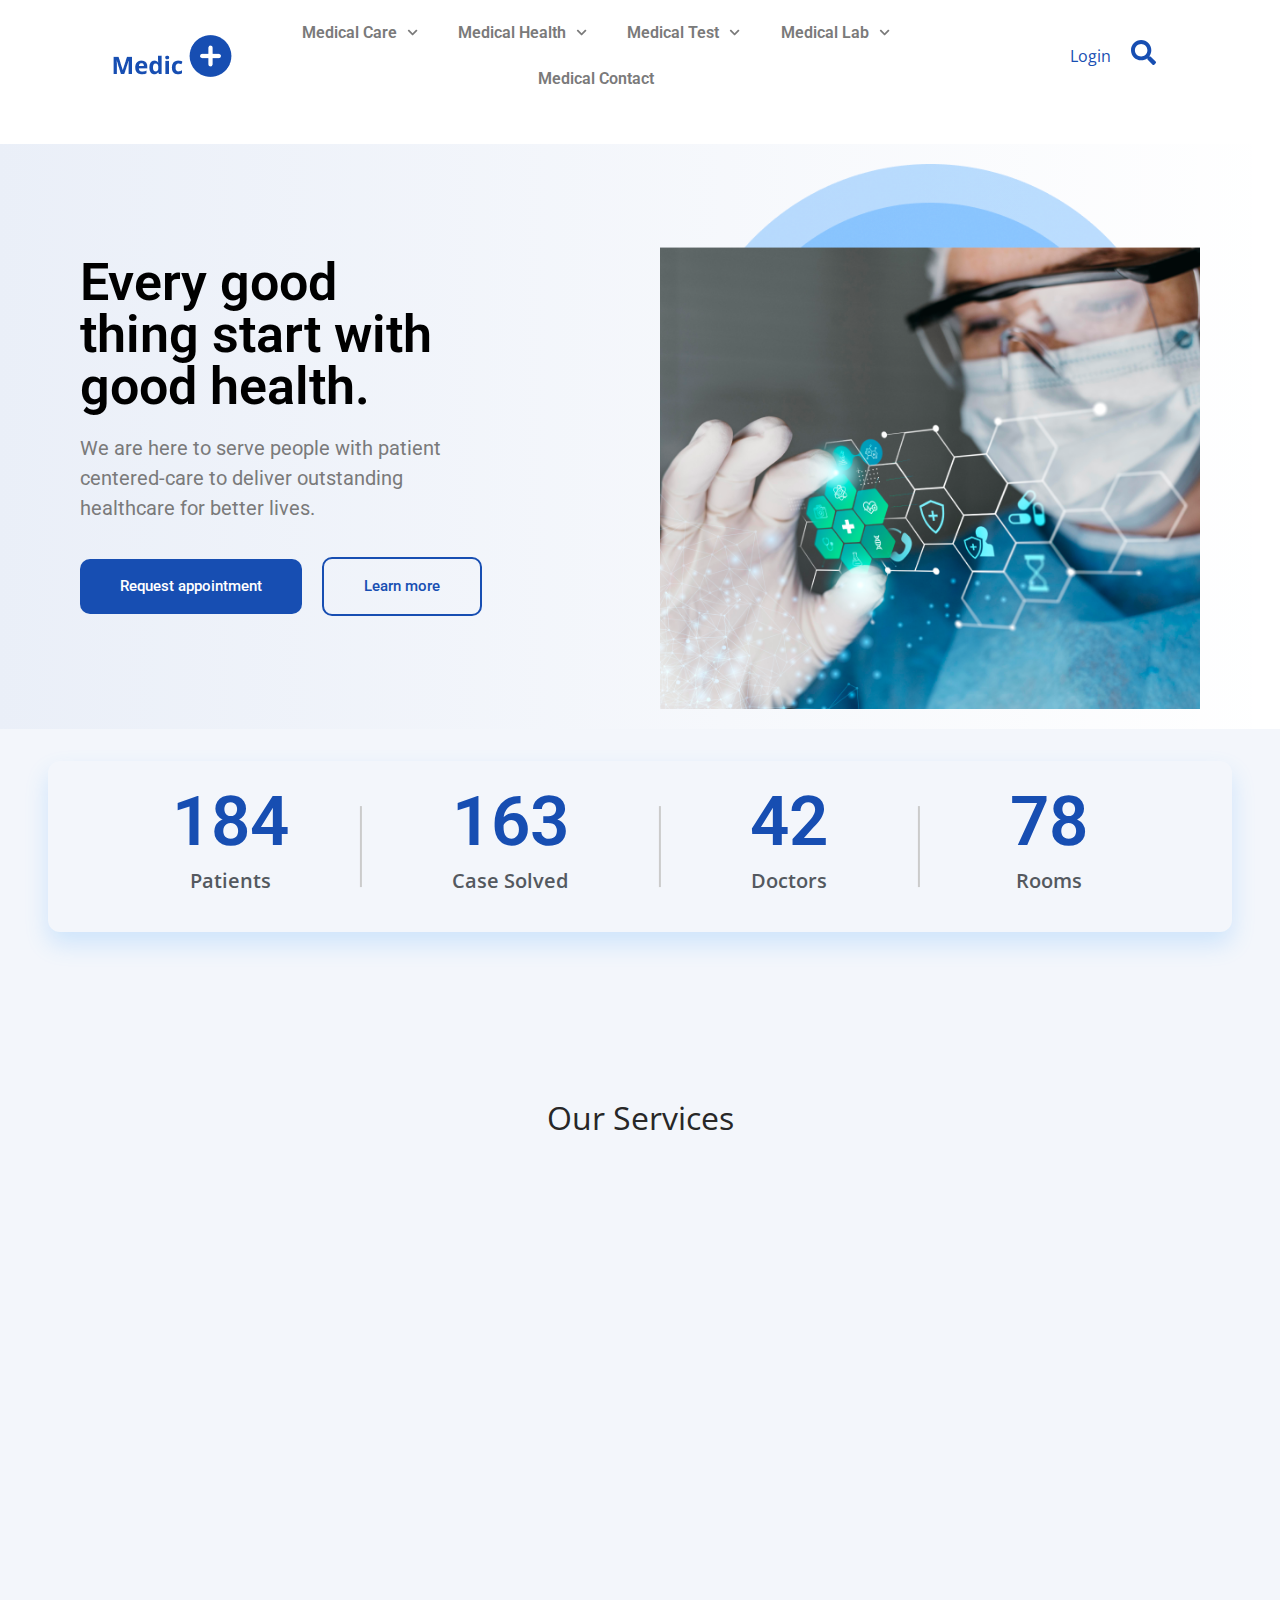
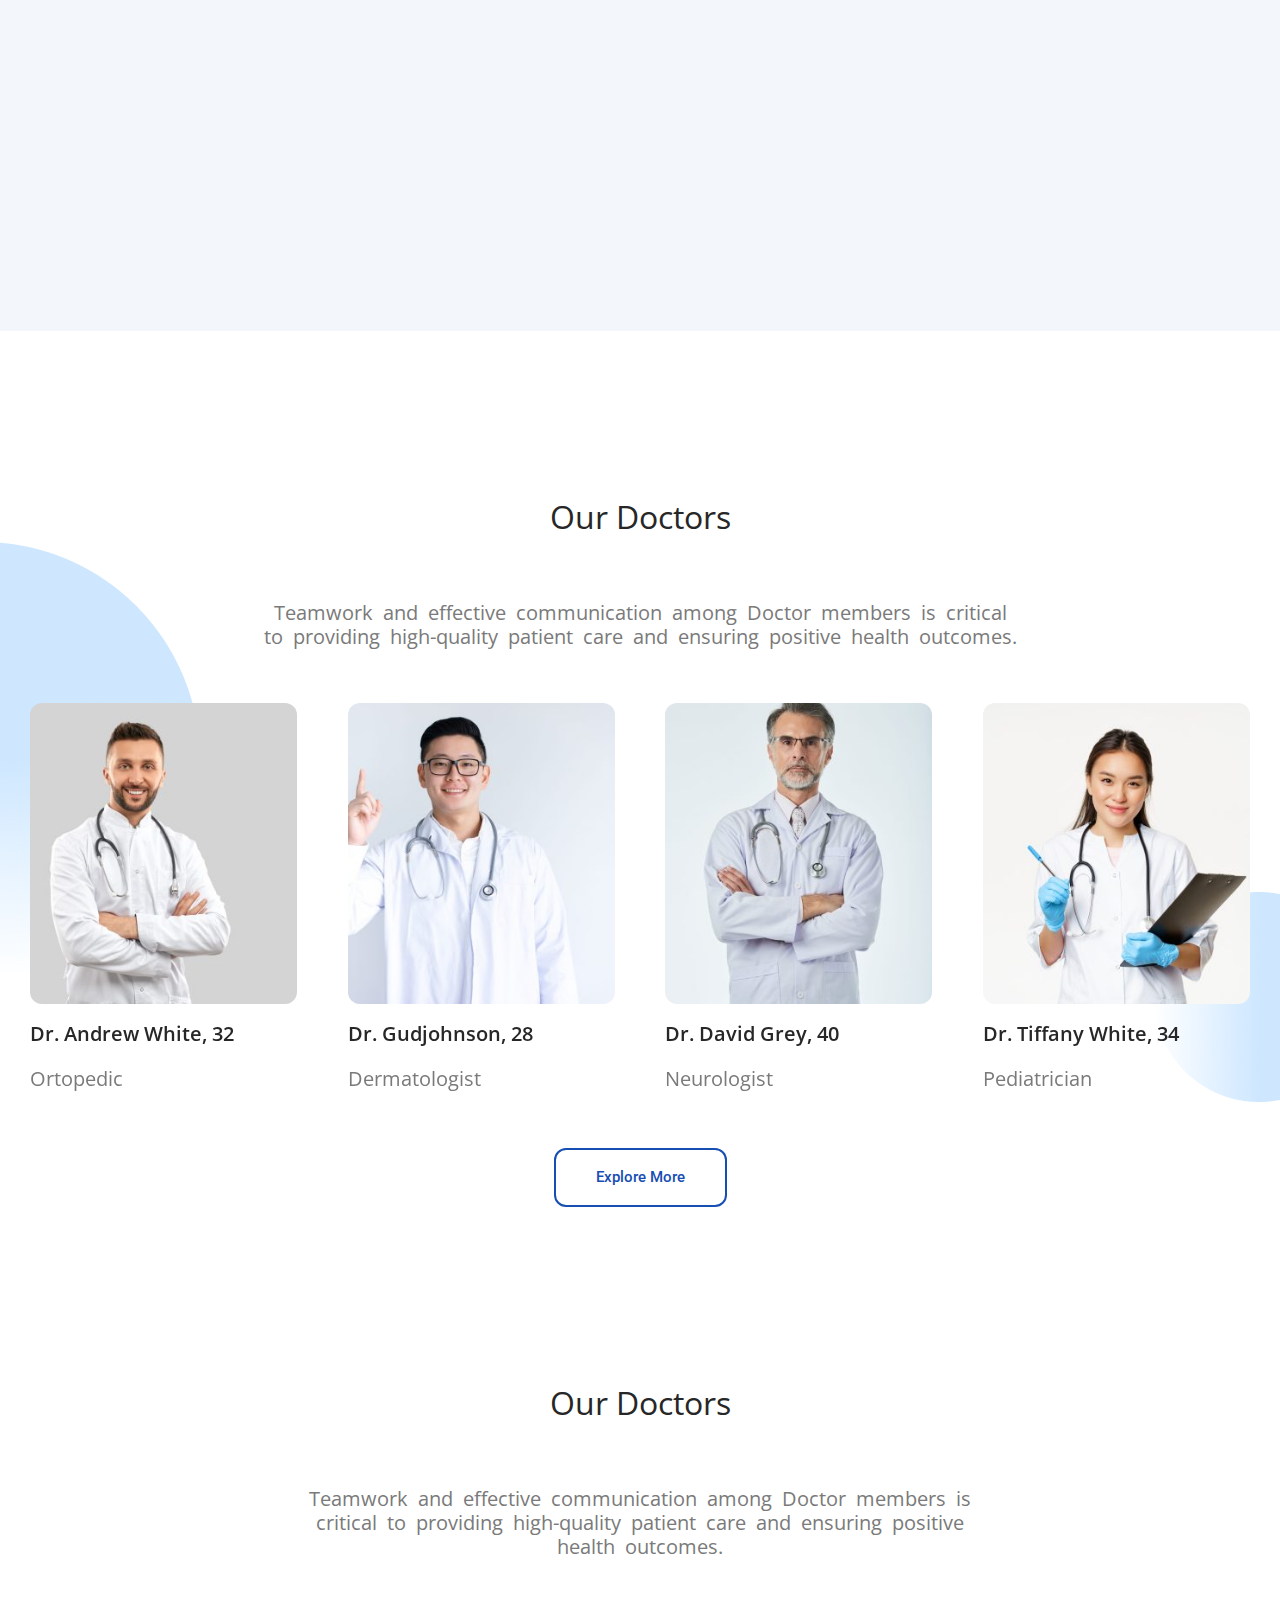
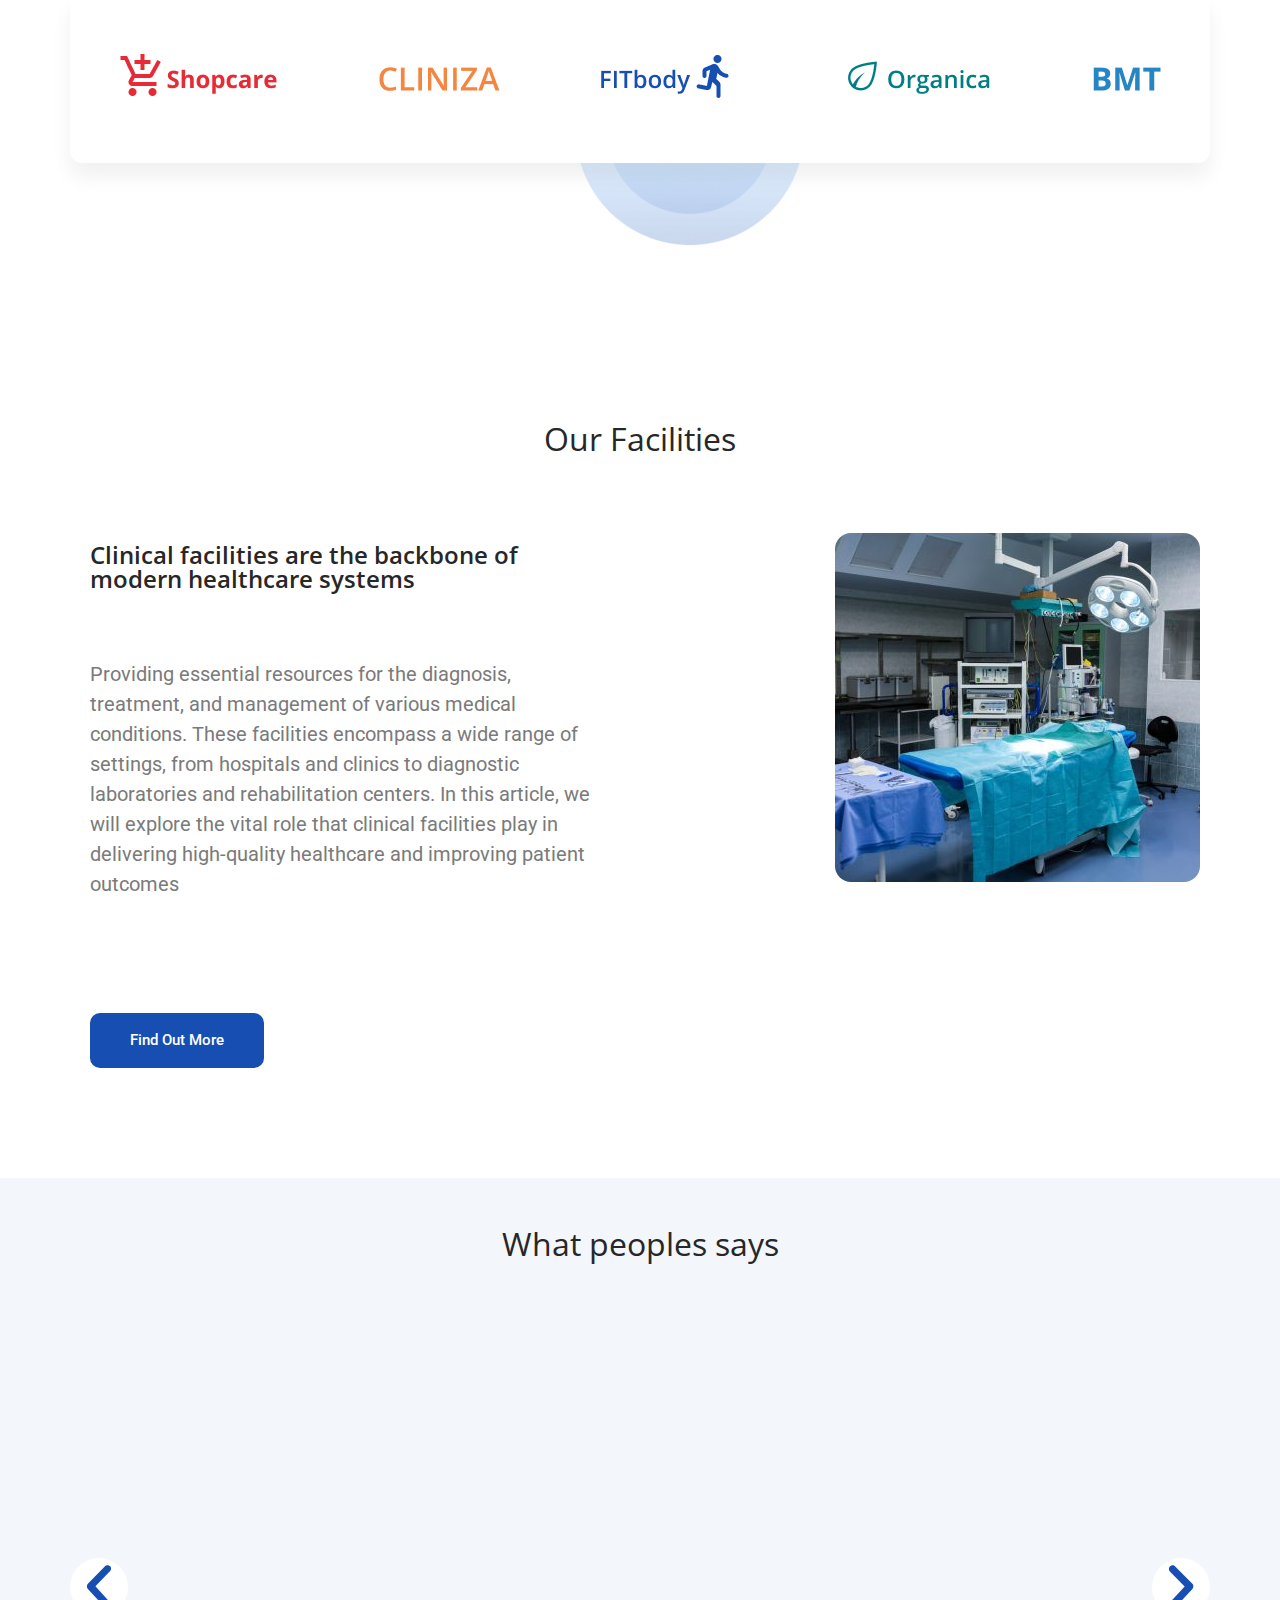
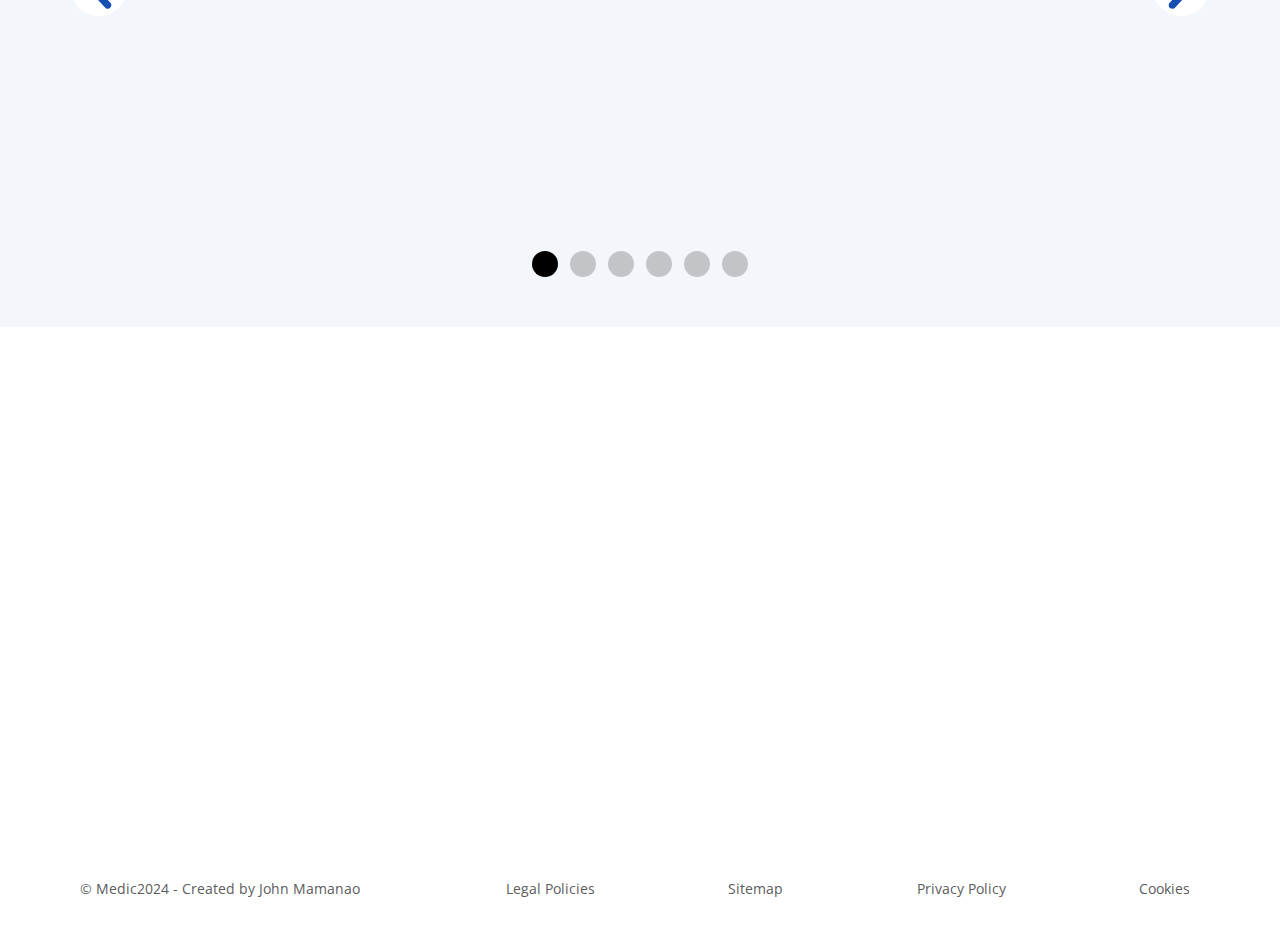
==== commit 90e380c9: "fixed overlapping" ====
--- a/index.html
+++ b/index.html
@@ -38,7 +38,7 @@
 <link rel="stylesheet" id="swiper-css" href="/wp-content/plugins/elementor/assets/lib/swiper/v8/css/swiper.min.css?ver=8.4.5" media="all">
 <link rel="stylesheet" id="elementor-pro-css" href="/wp-content/plugins/elementor-pro/assets/css/frontend-lite.min.css?ver=3.19.0" media="all">
 <link rel="stylesheet" id="elementor-global-css" href="/wp-content/uploads/elementor/css/global.css?ver=1710549487" media="all">
-<link rel="stylesheet" id="elementor-post-17-css" href="/wp-content/uploads/elementor/css/post-17.css?ver=1710649260" media="all">
+<link rel="stylesheet" id="elementor-post-17-css" href="/wp-content/uploads/elementor/css/post-17.css?ver=1710649853" media="all">
 <link rel="stylesheet" id="google-fonts-1-css" href="https://fonts.googleapis.com/css?family=Roboto%3A100%2C100italic%2C200%2C200italic%2C300%2C300italic%2C400%2C400italic%2C500%2C500italic%2C600%2C600italic%2C700%2C700italic%2C800%2C800italic%2C900%2C900italic%7CRoboto+Slab%3A100%2C100italic%2C200%2C200italic%2C300%2C300italic%2C400%2C400italic%2C500%2C500italic%2C600%2C600italic%2C700%2C700italic%2C800%2C800italic%2C900%2C900italic%7COpen+Sans%3A100%2C100italic%2C200%2C200italic%2C300%2C300italic%2C400%2C400italic%2C500%2C500italic%2C600%2C600italic%2C700%2C700italic%2C800%2C800italic%2C900%2C900italic&#038;display=swap&#038;ver=6.4.3" media="all">
 <link rel="preconnect" href="https://fonts.gstatic.com/" crossorigin>
 <link rel="https://api.w.org/" href="/wp-json/">
--- a/wp-content/uploads/elementor/css/post-17.css
+++ b/wp-content/uploads/elementor/css/post-17.css
@@ -4,7 +4,7 @@
 					.elementor-17 .elementor-element.elementor-element-5bd3c1e .elementor-nav-menu--main .elementor-item:focus{color:#174EB2;fill:#174EB2;}.elementor-17 .elementor-element.elementor-element-5bd3c1e div.elementor-menu-toggle{color:#174EB2;}.elementor-17 .elementor-element.elementor-element-5bd3c1e div.elementor-menu-toggle svg{fill:#174EB2;}.elementor-17 .elementor-element.elementor-element-5bd3c1e{width:var( --container-widget-width, 52.973% );max-width:52.973%;--container-widget-width:52.973%;--container-widget-flex-grow:0;}.elementor-17 .elementor-element.elementor-element-5bd3c1e.elementor-element{--align-self:center;--flex-grow:0;--flex-shrink:0;}.elementor-17 .elementor-element.elementor-element-8394074{--display:flex;--min-height:0px;--justify-content:center;--background-transition:0.3s;}.elementor-17 .elementor-element.elementor-element-8394074.e-con{--flex-grow:0;--flex-shrink:0;}.elementor-17 .elementor-element.elementor-element-8e98a2c{--display:flex;--flex-direction:row;--container-widget-width:calc( ( 1 - var( --container-widget-flex-grow ) ) * 100% );--container-widget-height:100%;--container-widget-flex-grow:1;--container-widget-align-self:stretch;--justify-content:flex-end;--align-items:center;--background-transition:0.3s;}.elementor-17 .elementor-element.elementor-element-79073d8 .elementor-heading-title{color:#174EB2;font-family:"Open Sans", Sans-serif;font-size:16px;font-weight:400;font-style:normal;}.elementor-17 .elementor-element.elementor-element-9faece7 .elementor-icon-wrapper{text-align:center;}.elementor-17 .elementor-element.elementor-element-9faece7.elementor-view-stacked .elementor-icon{background-color:#174EB2;}.elementor-17 .elementor-element.elementor-element-9faece7.elementor-view-framed .elementor-icon, .elementor-17 .elementor-element.elementor-element-9faece7.elementor-view-default .elementor-icon{color:#174EB2;border-color:#174EB2;}.elementor-17 .elementor-element.elementor-element-9faece7.elementor-view-framed .elementor-icon, .elementor-17 .elementor-element.elementor-element-9faece7.elementor-view-default .elementor-icon svg{fill:#174EB2;}.elementor-17 .elementor-element.elementor-element-9faece7 .elementor-icon{font-size:25px;}.elementor-17 .elementor-element.elementor-element-9faece7 .elementor-icon svg{height:25px;}.elementor-17 .elementor-element.elementor-element-fb6af93 .elementor-menu-toggle{margin-left:auto;background-color:#FFFFFF00;}.elementor-17 .elementor-element.elementor-element-fb6af93 .elementor-nav-menu--main .elementor-item{color:#7A7A7A;fill:#7A7A7A;}.elementor-17 .elementor-element.elementor-element-fb6af93 .elementor-nav-menu--main .elementor-item:hover,
 					.elementor-17 .elementor-element.elementor-element-fb6af93 .elementor-nav-menu--main .elementor-item.elementor-item-active,
 					.elementor-17 .elementor-element.elementor-element-fb6af93 .elementor-nav-menu--main .elementor-item.highlighted,
-					.elementor-17 .elementor-element.elementor-element-fb6af93 .elementor-nav-menu--main .elementor-item:focus{color:#174EB2;fill:#174EB2;}.elementor-17 .elementor-element.elementor-element-fb6af93{--e-nav-menu-divider-content:"";--e-nav-menu-divider-style:solid;--e-nav-menu-divider-width:1px;--e-nav-menu-divider-color:#7A7A7A;width:auto;max-width:auto;}.elementor-17 .elementor-element.elementor-element-fb6af93 .elementor-nav-menu--dropdown .elementor-item, .elementor-17 .elementor-element.elementor-element-fb6af93 .elementor-nav-menu--dropdown  .elementor-sub-item{font-family:"Roboto", Sans-serif;font-weight:500;}.elementor-17 .elementor-element.elementor-element-fb6af93 div.elementor-menu-toggle{color:#174EB2;}.elementor-17 .elementor-element.elementor-element-fb6af93 div.elementor-menu-toggle svg{fill:#174EB2;}.elementor-17 .elementor-element.elementor-element-b819143{--display:flex;--flex-direction:row;--container-widget-width:initial;--container-widget-height:100%;--container-widget-flex-grow:1;--container-widget-align-self:stretch;--background-transition:0.3s;--margin-block-start:2rem;--margin-block-end:0rem;--margin-inline-start:0rem;--margin-inline-end:0rem;}.elementor-17 .elementor-element.elementor-element-b819143:not(.elementor-motion-effects-element-type-background), .elementor-17 .elementor-element.elementor-element-b819143 > .elementor-motion-effects-container > .elementor-motion-effects-layer{background-color:transparent;background-image:linear-gradient(90deg, #174EB217 0%, #F2295B00 100%);}.elementor-17 .elementor-element.elementor-element-b819143, .elementor-17 .elementor-element.elementor-element-b819143::before{--border-transition:0.3s;}.elementor-17 .elementor-element.elementor-element-753d03d{--display:flex;--justify-content:center;--background-transition:0.3s;}.elementor-17 .elementor-element.elementor-element-9c8ff11 .elementor-heading-title{color:#000000;}.elementor-17 .elementor-element.elementor-element-9c8ff11 > .elementor-widget-container{margin:0px 0px 0px 0px;padding:0px 0px 0px 0px;}.elementor-17 .elementor-element.elementor-element-9c8ff11{width:var( --container-widget-width, 354px );max-width:354px;--container-widget-width:354px;--container-widget-flex-grow:0;}.elementor-17 .elementor-element.elementor-element-9c8ff11.elementor-element{--align-self:flex-start;}.elementor-17 .elementor-element.elementor-element-ffab434 > .elementor-widget-container{margin:0rem 0rem 0rem 0rem;padding:0px 0px 0px 0px;}.elementor-17 .elementor-element.elementor-element-ffab434{width:var( --container-widget-width, 68% );max-width:68%;--container-widget-width:68%;--container-widget-flex-grow:0;}.elementor-17 .elementor-element.elementor-element-ffab434.elementor-element{--align-self:flex-start;}.elementor-17 .elementor-element.elementor-element-8386e9b{--display:flex;--flex-direction:row;--container-widget-width:initial;--container-widget-height:100%;--container-widget-flex-grow:1;--container-widget-align-self:stretch;--background-transition:0.3s;--margin-block-start:0rem;--margin-block-end:0rem;--margin-inline-start:0rem;--margin-inline-end:0rem;--padding-block-start:0px;--padding-block-end:0px;--padding-inline-start:0px;--padding-inline-end:0px;}.elementor-17 .elementor-element.elementor-element-23a44ae .elementor-button{background-color:#174EB2;border-radius:10px 10px 10px 10px;padding:20px 40px 20px 40px;}.elementor-17 .elementor-element.elementor-element-23a44ae > .elementor-widget-container{margin:0px 0px 0px 0px;padding:0px 0px 0px 0px;}.elementor-17 .elementor-element.elementor-element-23a44ae.elementor-element{--align-self:center;}.elementor-17 .elementor-element.elementor-element-cba263b .elementor-button{fill:#174EB2;color:#174EB2;background-color:#61CE7000;border-style:solid;border-width:2px 2px 2px 2px;border-radius:10px 10px 10px 10px;padding:20px 40px 20px 40px;}.elementor-17 .elementor-element.elementor-element-cba263b.elementor-element{--align-self:flex-start;}.elementor-17 .elementor-element.elementor-element-c62158b{--display:flex;--background-transition:0.3s;}.elementor-17 .elementor-element.elementor-element-f78aa57{--display:flex;--flex-direction:row;--container-widget-width:initial;--container-widget-height:100%;--container-widget-flex-grow:1;--container-widget-align-self:stretch;--gap:0px 0px;--background-transition:0.3s;box-shadow:0px 0px 0px 0px rgba(0,0,0,0.5);--margin-block-start:0rem;--margin-block-end:0rem;--margin-inline-start:0rem;--margin-inline-end:0rem;--padding-block-start:2rem;--padding-block-end:5rem;--padding-inline-start:3rem;--padding-inline-end:3rem;}.elementor-17 .elementor-element.elementor-element-f78aa57:not(.elementor-motion-effects-element-type-background), .elementor-17 .elementor-element.elementor-element-f78aa57 > .elementor-motion-effects-container > .elementor-motion-effects-layer{background-color:#174EB20D;}.elementor-17 .elementor-element.elementor-element-f78aa57, .elementor-17 .elementor-element.elementor-element-f78aa57::before{--border-transition:0.3s;}.elementor-17 .elementor-element.elementor-element-d98f364{--display:flex;--flex-direction:row;--container-widget-width:calc( ( 1 - var( --container-widget-flex-grow ) ) * 100% );--container-widget-height:100%;--container-widget-flex-grow:1;--container-widget-align-self:stretch;--justify-content:space-between;--align-items:center;--background-transition:0.3s;--border-radius:12px 12px 12px 12px;box-shadow:0px 12px 23px 0px rgba(62.00000000000001, 161.00000000000017, 255, 0.2);--padding-block-start:1rem;--padding-block-end:1rem;--padding-inline-start:8rem;--padding-inline-end:8rem;}.elementor-17 .elementor-element.elementor-element-d98f364.e-con{--flex-grow:0;--flex-shrink:0;}.elementor-17 .elementor-element.elementor-element-b74f4e8{--display:flex;--flex-direction:row;--container-widget-width:initial;--container-widget-height:100%;--container-widget-flex-grow:1;--container-widget-align-self:stretch;--background-transition:0.3s;border-style:none;--border-style:none;--border-radius:0px 0px 0px 0px;}.elementor-17 .elementor-element.elementor-element-b74f4e8, .elementor-17 .elementor-element.elementor-element-b74f4e8::before{--border-transition:0.3s;}.elementor-17 .elementor-element.elementor-element-290086b .elementor-counter-number-wrapper{color:#174EB2;}.elementor-17 .elementor-element.elementor-element-290086b .elementor-counter-title{font-family:"Open Sans", Sans-serif;font-size:1.25rem;font-weight:600;}.elementor-17 .elementor-element.elementor-element-290086b.elementor-element{--align-self:center;}.elementor-17 .elementor-element.elementor-element-ff8d932{--display:flex;--flex-direction:column;--container-widget-width:100%;--container-widget-height:initial;--container-widget-flex-grow:0;--container-widget-align-self:initial;--background-transition:0.3s;border-style:none;--border-style:none;--border-radius:0px 0px 0px 0px;}.elementor-17 .elementor-element.elementor-element-ff8d932, .elementor-17 .elementor-element.elementor-element-ff8d932::before{--border-transition:0.3s;}.elementor-17 .elementor-element.elementor-element-7bdad00{--divider-border-style:solid;--divider-color:#CBCBCB;--divider-border-width:2px;}.elementor-17 .elementor-element.elementor-element-7bdad00 .elementor-divider-separator{width:90%;margin:0 auto;margin-center:0;}.elementor-17 .elementor-element.elementor-element-7bdad00 .elementor-divider{text-align:center;padding-block-start:15px;padding-block-end:15px;}.elementor-17 .elementor-element.elementor-element-7bdad00 > .elementor-widget-container{--e-transform-rotateZ:90deg;}.elementor-17 .elementor-element.elementor-element-259bf52{--display:flex;--flex-direction:column;--container-widget-width:100%;--container-widget-height:initial;--container-widget-flex-grow:0;--container-widget-align-self:initial;--background-transition:0.3s;border-style:none;--border-style:none;--border-radius:0px 0px 0px 0px;}.elementor-17 .elementor-element.elementor-element-259bf52, .elementor-17 .elementor-element.elementor-element-259bf52::before{--border-transition:0.3s;}.elementor-17 .elementor-element.elementor-element-259bf52.e-con{--flex-grow:0;--flex-shrink:0;}.elementor-17 .elementor-element.elementor-element-d95fcea .elementor-counter-number-wrapper{color:#174EB2;}.elementor-17 .elementor-element.elementor-element-d95fcea .elementor-counter-title{font-family:"Open Sans", Sans-serif;font-size:1.25rem;font-weight:600;}.elementor-17 .elementor-element.elementor-element-d95fcea.elementor-element{--align-self:center;}.elementor-17 .elementor-element.elementor-element-97c5121{--display:flex;--flex-direction:column;--container-widget-width:100%;--container-widget-height:initial;--container-widget-flex-grow:0;--container-widget-align-self:initial;--background-transition:0.3s;border-style:none;--border-style:none;--border-radius:0px 0px 0px 0px;}.elementor-17 .elementor-element.elementor-element-97c5121, .elementor-17 .elementor-element.elementor-element-97c5121::before{--border-transition:0.3s;}.elementor-17 .elementor-element.elementor-element-81f4158{--divider-border-style:solid;--divider-color:#CBCBCB;--divider-border-width:2px;}.elementor-17 .elementor-element.elementor-element-81f4158 .elementor-divider-separator{width:90%;margin:0 auto;margin-center:0;}.elementor-17 .elementor-element.elementor-element-81f4158 .elementor-divider{text-align:center;padding-block-start:15px;padding-block-end:15px;}.elementor-17 .elementor-element.elementor-element-81f4158 > .elementor-widget-container{--e-transform-rotateZ:90deg;}.elementor-17 .elementor-element.elementor-element-828b10a{--display:flex;--flex-direction:column;--container-widget-width:100%;--container-widget-height:initial;--container-widget-flex-grow:0;--container-widget-align-self:initial;--background-transition:0.3s;border-style:none;--border-style:none;}.elementor-17 .elementor-element.elementor-element-828b10a, .elementor-17 .elementor-element.elementor-element-828b10a::before{--border-transition:0.3s;}.elementor-17 .elementor-element.elementor-element-1bbdaa9 .elementor-counter-number-wrapper{color:#174EB2;}.elementor-17 .elementor-element.elementor-element-1bbdaa9 .elementor-counter-title{font-family:"Open Sans", Sans-serif;font-size:1.25rem;font-weight:600;}.elementor-17 .elementor-element.elementor-element-1bbdaa9.elementor-element{--align-self:center;}.elementor-17 .elementor-element.elementor-element-e13f51f{--display:flex;--flex-direction:column;--container-widget-width:100%;--container-widget-height:initial;--container-widget-flex-grow:0;--container-widget-align-self:initial;--background-transition:0.3s;border-style:none;--border-style:none;--border-radius:0px 0px 0px 0px;}.elementor-17 .elementor-element.elementor-element-e13f51f, .elementor-17 .elementor-element.elementor-element-e13f51f::before{--border-transition:0.3s;}.elementor-17 .elementor-element.elementor-element-86dbef3{--divider-border-style:solid;--divider-color:#CBCBCB;--divider-border-width:2px;}.elementor-17 .elementor-element.elementor-element-86dbef3 .elementor-divider-separator{width:90%;margin:0 auto;margin-center:0;}.elementor-17 .elementor-element.elementor-element-86dbef3 .elementor-divider{text-align:center;padding-block-start:15px;padding-block-end:15px;}.elementor-17 .elementor-element.elementor-element-86dbef3 > .elementor-widget-container{--e-transform-rotateZ:90deg;}.elementor-17 .elementor-element.elementor-element-a9b6477{--display:flex;--flex-direction:column;--container-widget-width:100%;--container-widget-height:initial;--container-widget-flex-grow:0;--container-widget-align-self:initial;--background-transition:0.3s;border-style:none;--border-style:none;}.elementor-17 .elementor-element.elementor-element-a9b6477, .elementor-17 .elementor-element.elementor-element-a9b6477::before{--border-transition:0.3s;}.elementor-17 .elementor-element.elementor-element-c97e3f7 .elementor-counter-number-wrapper{color:#174EB2;}.elementor-17 .elementor-element.elementor-element-c97e3f7 .elementor-counter-title{font-family:"Open Sans", Sans-serif;font-size:1.25rem;font-weight:600;}.elementor-17 .elementor-element.elementor-element-c97e3f7.elementor-element{--align-self:center;}.elementor-17 .elementor-element.elementor-element-4799f49{--display:flex;--flex-direction:column;--container-widget-width:100%;--container-widget-height:initial;--container-widget-flex-grow:0;--container-widget-align-self:initial;--overflow:hidden;--background-transition:0.3s;--margin-block-start:0rem;--margin-block-end:5rem;--margin-inline-start:0rem;--margin-inline-end:0rem;--padding-block-start:90px;--padding-block-end:50px;--padding-inline-start:0px;--padding-inline-end:0px;}.elementor-17 .elementor-element.elementor-element-4799f49:not(.elementor-motion-effects-element-type-background), .elementor-17 .elementor-element.elementor-element-4799f49 > .elementor-motion-effects-container > .elementor-motion-effects-layer{background-color:#174EB20D;}.elementor-17 .elementor-element.elementor-element-4799f49, .elementor-17 .elementor-element.elementor-element-4799f49::before{--border-transition:0.3s;}.elementor-17 .elementor-element.elementor-element-9a343e8{text-align:center;}.elementor-17 .elementor-element.elementor-element-9a343e8 .elementor-heading-title{color:#272727;font-family:"Open Sans", Sans-serif;font-size:32px;font-weight:400;font-style:normal;}.elementor-17 .elementor-element.elementor-element-9a343e8 > .elementor-widget-container{margin:0rem 0rem 3rem 0rem;}.elementor-17 .elementor-element.elementor-element-910792b{--display:flex;--background-transition:0.3s;}.elementor-17 .elementor-element.elementor-element-bfd5827{--display:flex;--flex-direction:column;--container-widget-width:100%;--container-widget-height:initial;--container-widget-flex-grow:0;--container-widget-align-self:initial;--background-transition:0.3s;--border-radius:12px 12px 12px 12px;box-shadow:3px 3px 3px 3px rgba(0, 0, 0, 0.04);--padding-block-start:48px;--padding-block-end:48px;--padding-inline-start:48px;--padding-inline-end:48px;}.elementor-17 .elementor-element.elementor-element-bfd5827:not(.elementor-motion-effects-element-type-background), .elementor-17 .elementor-element.elementor-element-bfd5827 > .elementor-motion-effects-container > .elementor-motion-effects-layer{background-color:#FFFFFF;}.elementor-17 .elementor-element.elementor-element-bfd5827, .elementor-17 .elementor-element.elementor-element-bfd5827::before{--border-transition:0.3s;}.elementor-17 .elementor-element.elementor-element-76bc479 .elementor-icon-wrapper{text-align:left;}.elementor-17 .elementor-element.elementor-element-76bc479.elementor-view-stacked .elementor-icon{background-color:#174EB2;}.elementor-17 .elementor-element.elementor-element-76bc479.elementor-view-framed .elementor-icon, .elementor-17 .elementor-element.elementor-element-76bc479.elementor-view-default .elementor-icon{color:#174EB2;border-color:#174EB2;}.elementor-17 .elementor-element.elementor-element-76bc479.elementor-view-framed .elementor-icon, .elementor-17 .elementor-element.elementor-element-76bc479.elementor-view-default .elementor-icon svg{fill:#174EB2;}.elementor-17 .elementor-element.elementor-element-76bc479 .elementor-icon{font-size:48px;}.elementor-17 .elementor-element.elementor-element-76bc479 .elementor-icon svg{height:48px;}.elementor-17 .elementor-element.elementor-element-e80af44 .elementor-heading-title{color:#272727;font-family:"Open Sans", Sans-serif;font-size:24px;font-weight:600;font-style:normal;}.elementor-17 .elementor-element.elementor-element-e20f7b0{font-family:"Open Sans", Sans-serif;font-size:16px;font-weight:400;font-style:normal;}.elementor-17 .elementor-element.elementor-element-a437483{--display:flex;--background-transition:0.3s;}.elementor-17 .elementor-element.elementor-element-f459a93{--display:flex;--flex-direction:column;--container-widget-width:100%;--container-widget-height:initial;--container-widget-flex-grow:0;--container-widget-align-self:initial;--background-transition:0.3s;--border-radius:12px 12px 12px 12px;box-shadow:3px 3px 3px 3px rgba(0, 0, 0, 0.04);--padding-block-start:48px;--padding-block-end:48px;--padding-inline-start:48px;--padding-inline-end:48px;--z-index:11;}.elementor-17 .elementor-element.elementor-element-f459a93:not(.elementor-motion-effects-element-type-background), .elementor-17 .elementor-element.elementor-element-f459a93 > .elementor-motion-effects-container > .elementor-motion-effects-layer{background-color:#FFFFFF;}.elementor-17 .elementor-element.elementor-element-f459a93, .elementor-17 .elementor-element.elementor-element-f459a93::before{--border-transition:0.3s;}.elementor-17 .elementor-element.elementor-element-bc2d600 .elementor-icon-wrapper{text-align:left;}.elementor-17 .elementor-element.elementor-element-bc2d600.elementor-view-stacked .elementor-icon{background-color:#445168;}.elementor-17 .elementor-element.elementor-element-bc2d600.elementor-view-framed .elementor-icon, .elementor-17 .elementor-element.elementor-element-bc2d600.elementor-view-default .elementor-icon{color:#445168;border-color:#445168;}.elementor-17 .elementor-element.elementor-element-bc2d600.elementor-view-framed .elementor-icon, .elementor-17 .elementor-element.elementor-element-bc2d600.elementor-view-default .elementor-icon svg{fill:#445168;}.elementor-17 .elementor-element.elementor-element-bc2d600 .elementor-icon{font-size:48px;}.elementor-17 .elementor-element.elementor-element-bc2d600 .elementor-icon svg{height:48px;}.elementor-17 .elementor-element.elementor-element-e0bf015 .elementor-heading-title{color:#272727;font-family:"Open Sans", Sans-serif;font-size:24px;font-weight:600;font-style:normal;}.elementor-17 .elementor-element.elementor-element-d88cdd0{font-family:"Open Sans", Sans-serif;font-size:16px;font-weight:400;font-style:normal;}.elementor-17 .elementor-element.elementor-element-ca468df{--display:flex;--background-transition:0.3s;}.elementor-17 .elementor-element.elementor-element-dce6026{--display:flex;--flex-direction:column;--container-widget-width:100%;--container-widget-height:initial;--container-widget-flex-grow:0;--container-widget-align-self:initial;--background-transition:0.3s;--border-radius:12px 12px 12px 12px;box-shadow:3px 3px 3px 3px rgba(0, 0, 0, 0.04);--padding-block-start:48px;--padding-block-end:48px;--padding-inline-start:48px;--padding-inline-end:48px;}.elementor-17 .elementor-element.elementor-element-dce6026:not(.elementor-motion-effects-element-type-background), .elementor-17 .elementor-element.elementor-element-dce6026 > .elementor-motion-effects-container > .elementor-motion-effects-layer{background-color:#FFFFFF;}.elementor-17 .elementor-element.elementor-element-dce6026, .elementor-17 .elementor-element.elementor-element-dce6026::before{--border-transition:0.3s;}.elementor-17 .elementor-element.elementor-element-abc84a8 .elementor-icon-wrapper{text-align:left;}.elementor-17 .elementor-element.elementor-element-abc84a8.elementor-view-stacked .elementor-icon{background-color:#174EB2;}.elementor-17 .elementor-element.elementor-element-abc84a8.elementor-view-framed .elementor-icon, .elementor-17 .elementor-element.elementor-element-abc84a8.elementor-view-default .elementor-icon{color:#174EB2;border-color:#174EB2;}.elementor-17 .elementor-element.elementor-element-abc84a8.elementor-view-framed .elementor-icon, .elementor-17 .elementor-element.elementor-element-abc84a8.elementor-view-default .elementor-icon svg{fill:#174EB2;}.elementor-17 .elementor-element.elementor-element-abc84a8 .elementor-icon{font-size:48px;}.elementor-17 .elementor-element.elementor-element-abc84a8 .elementor-icon svg{height:48px;}.elementor-17 .elementor-element.elementor-element-d937395 .elementor-heading-title{color:#272727;font-family:"Open Sans", Sans-serif;font-size:24px;font-weight:600;font-style:normal;}.elementor-17 .elementor-element.elementor-element-80fc47e{font-family:"Open Sans", Sans-serif;font-size:16px;font-weight:400;font-style:normal;}.elementor-17 .elementor-element.elementor-element-da82d01{--display:flex;--background-transition:0.3s;}.elementor-17 .elementor-element.elementor-element-57469f8{--display:flex;--flex-direction:column;--container-widget-width:100%;--container-widget-height:initial;--container-widget-flex-grow:0;--container-widget-align-self:initial;--background-transition:0.3s;--border-radius:12px 12px 12px 12px;box-shadow:3px 3px 3px 3px rgba(0, 0, 0, 0.04);--padding-block-start:48px;--padding-block-end:48px;--padding-inline-start:48px;--padding-inline-end:48px;}.elementor-17 .elementor-element.elementor-element-57469f8:not(.elementor-motion-effects-element-type-background), .elementor-17 .elementor-element.elementor-element-57469f8 > .elementor-motion-effects-container > .elementor-motion-effects-layer{background-color:#FFFFFF;}.elementor-17 .elementor-element.elementor-element-57469f8, .elementor-17 .elementor-element.elementor-element-57469f8::before{--border-transition:0.3s;}.elementor-17 .elementor-element.elementor-element-b171c9e .elementor-icon-wrapper{text-align:left;}.elementor-17 .elementor-element.elementor-element-b171c9e.elementor-view-stacked .elementor-icon{background-color:#174EB2;}.elementor-17 .elementor-element.elementor-element-b171c9e.elementor-view-framed .elementor-icon, .elementor-17 .elementor-element.elementor-element-b171c9e.elementor-view-default .elementor-icon{color:#174EB2;border-color:#174EB2;}.elementor-17 .elementor-element.elementor-element-b171c9e.elementor-view-framed .elementor-icon, .elementor-17 .elementor-element.elementor-element-b171c9e.elementor-view-default .elementor-icon svg{fill:#174EB2;}.elementor-17 .elementor-element.elementor-element-b171c9e .elementor-icon{font-size:48px;}.elementor-17 .elementor-element.elementor-element-b171c9e .elementor-icon svg{height:48px;}.elementor-17 .elementor-element.elementor-element-ac2b6c9 .elementor-heading-title{color:#272727;font-family:"Open Sans", Sans-serif;font-size:24px;font-weight:600;font-style:normal;}.elementor-17 .elementor-element.elementor-element-a941476{font-family:"Open Sans", Sans-serif;font-size:16px;font-weight:400;font-style:normal;}.elementor-17 .elementor-element.elementor-element-4a71755{--display:flex;--background-transition:0.3s;}.elementor-17 .elementor-element.elementor-element-0f898e5{--display:flex;--flex-direction:column;--container-widget-width:100%;--container-widget-height:initial;--container-widget-flex-grow:0;--container-widget-align-self:initial;--background-transition:0.3s;--border-radius:12px 12px 12px 12px;box-shadow:3px 3px 3px 3px rgba(0, 0, 0, 0.04);--padding-block-start:48px;--padding-block-end:48px;--padding-inline-start:48px;--padding-inline-end:48px;}.elementor-17 .elementor-element.elementor-element-0f898e5:not(.elementor-motion-effects-element-type-background), .elementor-17 .elementor-element.elementor-element-0f898e5 > .elementor-motion-effects-container > .elementor-motion-effects-layer{background-color:#FFFFFF;}.elementor-17 .elementor-element.elementor-element-0f898e5, .elementor-17 .elementor-element.elementor-element-0f898e5::before{--border-transition:0.3s;}.elementor-17 .elementor-element.elementor-element-93e0a60 .elementor-icon-wrapper{text-align:left;}.elementor-17 .elementor-element.elementor-element-93e0a60.elementor-view-stacked .elementor-icon{background-color:#174EB2;}.elementor-17 .elementor-element.elementor-element-93e0a60.elementor-view-framed .elementor-icon, .elementor-17 .elementor-element.elementor-element-93e0a60.elementor-view-default .elementor-icon{color:#174EB2;border-color:#174EB2;}.elementor-17 .elementor-element.elementor-element-93e0a60.elementor-view-framed .elementor-icon, .elementor-17 .elementor-element.elementor-element-93e0a60.elementor-view-default .elementor-icon svg{fill:#174EB2;}.elementor-17 .elementor-element.elementor-element-93e0a60 .elementor-icon{font-size:48px;}.elementor-17 .elementor-element.elementor-element-93e0a60 .elementor-icon svg{height:48px;}.elementor-17 .elementor-element.elementor-element-fb5e8ac .elementor-heading-title{color:#272727;font-family:"Open Sans", Sans-serif;font-size:24px;font-weight:600;font-style:normal;}.elementor-17 .elementor-element.elementor-element-8acd17c{font-family:"Open Sans", Sans-serif;font-size:16px;font-weight:400;font-style:normal;}.elementor-17 .elementor-element.elementor-element-f095a5b{--display:flex;--background-transition:0.3s;}.elementor-17 .elementor-element.elementor-element-e5a876a{--display:flex;--flex-direction:column;--container-widget-width:100%;--container-widget-height:initial;--container-widget-flex-grow:0;--container-widget-align-self:initial;--background-transition:0.3s;--border-radius:12px 12px 12px 12px;box-shadow:3px 3px 3px 3px rgba(0, 0, 0, 0.04);--padding-block-start:48px;--padding-block-end:48px;--padding-inline-start:48px;--padding-inline-end:48px;}.elementor-17 .elementor-element.elementor-element-e5a876a:not(.elementor-motion-effects-element-type-background), .elementor-17 .elementor-element.elementor-element-e5a876a > .elementor-motion-effects-container > .elementor-motion-effects-layer{background-color:#FFFFFF;}.elementor-17 .elementor-element.elementor-element-e5a876a, .elementor-17 .elementor-element.elementor-element-e5a876a::before{--border-transition:0.3s;}.elementor-17 .elementor-element.elementor-element-df49ebb .elementor-icon-wrapper{text-align:left;}.elementor-17 .elementor-element.elementor-element-df49ebb.elementor-view-stacked .elementor-icon{background-color:#174EB2;}.elementor-17 .elementor-element.elementor-element-df49ebb.elementor-view-framed .elementor-icon, .elementor-17 .elementor-element.elementor-element-df49ebb.elementor-view-default .elementor-icon{color:#174EB2;border-color:#174EB2;}.elementor-17 .elementor-element.elementor-element-df49ebb.elementor-view-framed .elementor-icon, .elementor-17 .elementor-element.elementor-element-df49ebb.elementor-view-default .elementor-icon svg{fill:#174EB2;}.elementor-17 .elementor-element.elementor-element-df49ebb .elementor-icon{font-size:48px;}.elementor-17 .elementor-element.elementor-element-df49ebb .elementor-icon svg{height:48px;}.elementor-17 .elementor-element.elementor-element-007b387 .elementor-heading-title{color:#272727;font-family:"Open Sans", Sans-serif;font-size:24px;font-weight:600;font-style:normal;}.elementor-17 .elementor-element.elementor-element-8332f8b{font-family:"Open Sans", Sans-serif;font-size:16px;font-weight:400;font-style:normal;}.elementor-17 .elementor-element.elementor-element-7af77ae{--display:flex;--background-transition:0.3s;}.elementor-17 .elementor-element.elementor-element-674812f{--display:flex;--flex-direction:column;--container-widget-width:100%;--container-widget-height:initial;--container-widget-flex-grow:0;--container-widget-align-self:initial;--background-transition:0.3s;--border-radius:12px 12px 12px 12px;box-shadow:3px 3px 3px 3px rgba(0, 0, 0, 0.04);--padding-block-start:48px;--padding-block-end:48px;--padding-inline-start:48px;--padding-inline-end:48px;}.elementor-17 .elementor-element.elementor-element-674812f:not(.elementor-motion-effects-element-type-background), .elementor-17 .elementor-element.elementor-element-674812f > .elementor-motion-effects-container > .elementor-motion-effects-layer{background-color:#FFFFFF;}.elementor-17 .elementor-element.elementor-element-674812f, .elementor-17 .elementor-element.elementor-element-674812f::before{--border-transition:0.3s;}.elementor-17 .elementor-element.elementor-element-1a85b8b .elementor-icon-wrapper{text-align:left;}.elementor-17 .elementor-element.elementor-element-1a85b8b.elementor-view-stacked .elementor-icon{background-color:#174EB2;}.elementor-17 .elementor-element.elementor-element-1a85b8b.elementor-view-framed .elementor-icon, .elementor-17 .elementor-element.elementor-element-1a85b8b.elementor-view-default .elementor-icon{color:#174EB2;border-color:#174EB2;}.elementor-17 .elementor-element.elementor-element-1a85b8b.elementor-view-framed .elementor-icon, .elementor-17 .elementor-element.elementor-element-1a85b8b.elementor-view-default .elementor-icon svg{fill:#174EB2;}.elementor-17 .elementor-element.elementor-element-1a85b8b .elementor-icon{font-size:48px;}.elementor-17 .elementor-element.elementor-element-1a85b8b .elementor-icon svg{height:48px;}.elementor-17 .elementor-element.elementor-element-33b01c9 .elementor-heading-title{color:#272727;font-family:"Open Sans", Sans-serif;font-size:24px;font-weight:600;font-style:normal;}.elementor-17 .elementor-element.elementor-element-e706af9{font-family:"Open Sans", Sans-serif;font-size:16px;font-weight:400;font-style:normal;}.elementor-17 .elementor-element.elementor-element-9dc84b2{--display:flex;--background-transition:0.3s;}.elementor-17 .elementor-element.elementor-element-90dab7f{--display:flex;--flex-direction:column;--container-widget-width:100%;--container-widget-height:initial;--container-widget-flex-grow:0;--container-widget-align-self:initial;--background-transition:0.3s;--border-radius:12px 12px 12px 12px;box-shadow:3px 3px 3px 3px rgba(0, 0, 0, 0.04);--padding-block-start:48px;--padding-block-end:48px;--padding-inline-start:48px;--padding-inline-end:48px;}.elementor-17 .elementor-element.elementor-element-90dab7f:not(.elementor-motion-effects-element-type-background), .elementor-17 .elementor-element.elementor-element-90dab7f > .elementor-motion-effects-container > .elementor-motion-effects-layer{background-color:#FFFFFF;}.elementor-17 .elementor-element.elementor-element-90dab7f, .elementor-17 .elementor-element.elementor-element-90dab7f::before{--border-transition:0.3s;}.elementor-17 .elementor-element.elementor-element-3dc4920 .elementor-icon-wrapper{text-align:left;}.elementor-17 .elementor-element.elementor-element-3dc4920.elementor-view-stacked .elementor-icon{background-color:#174EB2;}.elementor-17 .elementor-element.elementor-element-3dc4920.elementor-view-framed .elementor-icon, .elementor-17 .elementor-element.elementor-element-3dc4920.elementor-view-default .elementor-icon{color:#174EB2;border-color:#174EB2;}.elementor-17 .elementor-element.elementor-element-3dc4920.elementor-view-framed .elementor-icon, .elementor-17 .elementor-element.elementor-element-3dc4920.elementor-view-default .elementor-icon svg{fill:#174EB2;}.elementor-17 .elementor-element.elementor-element-3dc4920 .elementor-icon{font-size:48px;}.elementor-17 .elementor-element.elementor-element-3dc4920 .elementor-icon svg{height:48px;}.elementor-17 .elementor-element.elementor-element-f7b21cb .elementor-heading-title{color:#272727;font-family:"Open Sans", Sans-serif;font-size:24px;font-weight:600;font-style:normal;}.elementor-17 .elementor-element.elementor-element-4277591{font-family:"Open Sans", Sans-serif;font-size:16px;font-weight:400;font-style:normal;}.elementor-17 .elementor-element.elementor-element-2b67180{--e-n-carousel-swiper-slides-to-display:4;--e-n-carousel-slide-height:auto;--e-n-carousel-slide-container-height:100%;--e-n-carousel-arrow-prev-left-align:0%;--e-n-carousel-arrow-prev-translate-x:0px;--e-n-carousel-arrow-prev-left-position:0px;--e-n-carousel-arrow-prev-top-align:50%;--e-n-carousel-arrow-prev-translate-y:-50%;--e-n-carousel-arrow-prev-top-position:0px;--e-n-carousel-arrow-next-right-align:0%;--e-n-carousel-arrow-next-translate-x:0%;--e-n-carousel-arrow-next-right-position:0px;--e-n-carousel-arrow-next-top-align:50%;--e-n-carousel-arrow-next-translate-y:-50%;--e-n-carousel-arrow-next-top-position:0px;--e-n-carousel-swiper-slides-gap:10px;--e-n-carousel-arrow-size:0px;--e-n-carousel-arrow-normal-color:#174EB2;}.elementor-17 .elementor-element.elementor-element-2b67180 :is(.elementor-swiper-button-prev, .elementor-swiper-button-next) {background-color:#FFFFFF;border-radius:50px 50px 50px 50px;}.elementor-17 .elementor-element.elementor-element-2b67180 > .elementor-widget-container{padding:0rem 2.5rem 0rem 2.5rem;}.elementor-17 .elementor-element.elementor-element-4ffea3b{--display:flex;--flex-direction:row;--container-widget-width:initial;--container-widget-height:100%;--container-widget-flex-grow:1;--container-widget-align-self:stretch;--gap:0px 30px;--background-transition:0.3s;--padding-block-start:0rem;--padding-block-end:0rem;--padding-inline-start:3.1rem;--padding-inline-end:3.1rem;}.elementor-17 .elementor-element.elementor-element-09d5366{--display:flex;--flex-direction:column;--container-widget-width:100%;--container-widget-height:initial;--container-widget-flex-grow:0;--container-widget-align-self:initial;--background-transition:0.3s;--border-radius:12px 12px 12px 12px;box-shadow:3px 3px 3px 3px rgba(0, 0, 0, 0.04);--padding-block-start:48px;--padding-block-end:48px;--padding-inline-start:48px;--padding-inline-end:48px;}.elementor-17 .elementor-element.elementor-element-09d5366:not(.elementor-motion-effects-element-type-background), .elementor-17 .elementor-element.elementor-element-09d5366 > .elementor-motion-effects-container > .elementor-motion-effects-layer{background-color:#FFFFFF;}.elementor-17 .elementor-element.elementor-element-09d5366, .elementor-17 .elementor-element.elementor-element-09d5366::before{--border-transition:0.3s;}.elementor-17 .elementor-element.elementor-element-254d68f .elementor-icon-wrapper{text-align:left;}.elementor-17 .elementor-element.elementor-element-254d68f.elementor-view-stacked .elementor-icon{background-color:#174EB2;}.elementor-17 .elementor-element.elementor-element-254d68f.elementor-view-framed .elementor-icon, .elementor-17 .elementor-element.elementor-element-254d68f.elementor-view-default .elementor-icon{color:#174EB2;border-color:#174EB2;}.elementor-17 .elementor-element.elementor-element-254d68f.elementor-view-framed .elementor-icon, .elementor-17 .elementor-element.elementor-element-254d68f.elementor-view-default .elementor-icon svg{fill:#174EB2;}.elementor-17 .elementor-element.elementor-element-254d68f .elementor-icon{font-size:48px;}.elementor-17 .elementor-element.elementor-element-254d68f .elementor-icon svg{height:48px;}.elementor-17 .elementor-element.elementor-element-24a3c21 .elementor-heading-title{color:#272727;font-family:"Open Sans", Sans-serif;font-size:24px;font-weight:600;font-style:normal;}.elementor-17 .elementor-element.elementor-element-ebf825d{font-family:"Open Sans", Sans-serif;font-size:16px;font-weight:400;font-style:normal;}.elementor-17 .elementor-element.elementor-element-058db77{--display:flex;--flex-direction:column;--container-widget-width:100%;--container-widget-height:initial;--container-widget-flex-grow:0;--container-widget-align-self:initial;--background-transition:0.3s;--border-radius:12px 12px 12px 12px;box-shadow:3px 3px 3px 3px rgba(0, 0, 0, 0.04);--padding-block-start:48px;--padding-block-end:48px;--padding-inline-start:48px;--padding-inline-end:48px;}.elementor-17 .elementor-element.elementor-element-058db77:not(.elementor-motion-effects-element-type-background), .elementor-17 .elementor-element.elementor-element-058db77 > .elementor-motion-effects-container > .elementor-motion-effects-layer{background-color:#FFFFFF;}.elementor-17 .elementor-element.elementor-element-058db77, .elementor-17 .elementor-element.elementor-element-058db77::before{--border-transition:0.3s;}.elementor-17 .elementor-element.elementor-element-3e0642d .elementor-icon-wrapper{text-align:left;}.elementor-17 .elementor-element.elementor-element-3e0642d.elementor-view-stacked .elementor-icon{background-color:#174EB2;}.elementor-17 .elementor-element.elementor-element-3e0642d.elementor-view-framed .elementor-icon, .elementor-17 .elementor-element.elementor-element-3e0642d.elementor-view-default .elementor-icon{color:#174EB2;border-color:#174EB2;}.elementor-17 .elementor-element.elementor-element-3e0642d.elementor-view-framed .elementor-icon, .elementor-17 .elementor-element.elementor-element-3e0642d.elementor-view-default .elementor-icon svg{fill:#174EB2;}.elementor-17 .elementor-element.elementor-element-3e0642d .elementor-icon{font-size:48px;}.elementor-17 .elementor-element.elementor-element-3e0642d .elementor-icon svg{height:48px;}.elementor-17 .elementor-element.elementor-element-01cd687 .elementor-heading-title{color:#272727;font-family:"Open Sans", Sans-serif;font-size:24px;font-weight:600;font-style:normal;}.elementor-17 .elementor-element.elementor-element-f623839{font-family:"Open Sans", Sans-serif;font-size:16px;font-weight:400;font-style:normal;}.elementor-17 .elementor-element.elementor-element-4fd5c76{--display:flex;--flex-direction:column;--container-widget-width:100%;--container-widget-height:initial;--container-widget-flex-grow:0;--container-widget-align-self:initial;--background-transition:0.3s;--border-radius:12px 12px 12px 12px;box-shadow:3px 3px 3px 3px rgba(0, 0, 0, 0.04);--padding-block-start:48px;--padding-block-end:48px;--padding-inline-start:48px;--padding-inline-end:48px;}.elementor-17 .elementor-element.elementor-element-4fd5c76:not(.elementor-motion-effects-element-type-background), .elementor-17 .elementor-element.elementor-element-4fd5c76 > .elementor-motion-effects-container > .elementor-motion-effects-layer{background-color:#FFFFFF;}.elementor-17 .elementor-element.elementor-element-4fd5c76, .elementor-17 .elementor-element.elementor-element-4fd5c76::before{--border-transition:0.3s;}.elementor-17 .elementor-element.elementor-element-77575a6 .elementor-icon-wrapper{text-align:left;}.elementor-17 .elementor-element.elementor-element-77575a6.elementor-view-stacked .elementor-icon{background-color:#174EB2;}.elementor-17 .elementor-element.elementor-element-77575a6.elementor-view-framed .elementor-icon, .elementor-17 .elementor-element.elementor-element-77575a6.elementor-view-default .elementor-icon{color:#174EB2;border-color:#174EB2;}.elementor-17 .elementor-element.elementor-element-77575a6.elementor-view-framed .elementor-icon, .elementor-17 .elementor-element.elementor-element-77575a6.elementor-view-default .elementor-icon svg{fill:#174EB2;}.elementor-17 .elementor-element.elementor-element-77575a6 .elementor-icon{font-size:48px;}.elementor-17 .elementor-element.elementor-element-77575a6 .elementor-icon svg{height:48px;}.elementor-17 .elementor-element.elementor-element-717f789 .elementor-heading-title{color:#272727;font-family:"Open Sans", Sans-serif;font-size:24px;font-weight:600;font-style:normal;}.elementor-17 .elementor-element.elementor-element-40a0ea8{font-family:"Open Sans", Sans-serif;font-size:16px;font-weight:400;font-style:normal;}.elementor-17 .elementor-element.elementor-element-d68b000{--display:flex;--flex-direction:column;--container-widget-width:100%;--container-widget-height:initial;--container-widget-flex-grow:0;--container-widget-align-self:initial;--background-transition:0.3s;--border-radius:12px 12px 12px 12px;box-shadow:3px 3px 3px 3px rgba(0, 0, 0, 0.04);--padding-block-start:48px;--padding-block-end:48px;--padding-inline-start:48px;--padding-inline-end:48px;}.elementor-17 .elementor-element.elementor-element-d68b000:not(.elementor-motion-effects-element-type-background), .elementor-17 .elementor-element.elementor-element-d68b000 > .elementor-motion-effects-container > .elementor-motion-effects-layer{background-color:#FFFFFF;}.elementor-17 .elementor-element.elementor-element-d68b000, .elementor-17 .elementor-element.elementor-element-d68b000::before{--border-transition:0.3s;}.elementor-17 .elementor-element.elementor-element-ad233fd .elementor-icon-wrapper{text-align:left;}.elementor-17 .elementor-element.elementor-element-ad233fd.elementor-view-stacked .elementor-icon{background-color:#174EB2;}.elementor-17 .elementor-element.elementor-element-ad233fd.elementor-view-framed .elementor-icon, .elementor-17 .elementor-element.elementor-element-ad233fd.elementor-view-default .elementor-icon{color:#174EB2;border-color:#174EB2;}.elementor-17 .elementor-element.elementor-element-ad233fd.elementor-view-framed .elementor-icon, .elementor-17 .elementor-element.elementor-element-ad233fd.elementor-view-default .elementor-icon svg{fill:#174EB2;}.elementor-17 .elementor-element.elementor-element-ad233fd .elementor-icon{font-size:48px;}.elementor-17 .elementor-element.elementor-element-ad233fd .elementor-icon svg{height:48px;}.elementor-17 .elementor-element.elementor-element-350ff29 .elementor-heading-title{color:#272727;font-family:"Open Sans", Sans-serif;font-size:24px;font-weight:600;font-style:normal;}.elementor-17 .elementor-element.elementor-element-92225a1{font-family:"Open Sans", Sans-serif;font-size:16px;font-weight:400;font-style:normal;}.elementor-17 .elementor-element.elementor-element-788576a{--display:flex;--flex-direction:column;--container-widget-width:100%;--container-widget-height:initial;--container-widget-flex-grow:0;--container-widget-align-self:initial;--background-transition:0.3s;--margin-block-start:10rem;--margin-block-end:10rem;--margin-inline-start:0rem;--margin-inline-end:0rem;}.elementor-17 .elementor-element.elementor-element-c00801c{text-align:center;}.elementor-17 .elementor-element.elementor-element-c00801c .elementor-heading-title{color:#272727;font-family:"Open Sans", Sans-serif;font-size:32px;font-weight:400;font-style:normal;}.elementor-17 .elementor-element.elementor-element-c00801c > .elementor-widget-container{margin:0rem 0rem 3rem 0rem;}.elementor-17 .elementor-element.elementor-element-a523a17{text-align:center;font-family:"Open Sans", Sans-serif;font-size:16px;font-weight:400;font-style:normal;line-height:24px;letter-spacing:0px;word-spacing:5px;width:var( --container-widget-width, 60% );max-width:60%;--container-widget-width:60%;--container-widget-flex-grow:0;}.elementor-17 .elementor-element.elementor-element-a523a17.elementor-element{--align-self:center;}.elementor-17 .elementor-element.elementor-element-cf4a107{--display:flex;--background-transition:0.3s;}.elementor-17 .elementor-element.elementor-element-1c9e187{--display:flex;--background-transition:0.3s;}.elementor-17 .elementor-element.elementor-element-416cdc0 img{border-radius:12px 12px 12px 12px;}.elementor-17 .elementor-element.elementor-element-ea85076 .elementor-heading-title{color:#272727;font-family:"Open Sans", Sans-serif;font-size:20px;font-weight:600;font-style:normal;}.elementor-17 .elementor-element.elementor-element-cb17e4d{font-family:"Open Sans", Sans-serif;font-size:16px;font-weight:400;font-style:normal;}.elementor-17 .elementor-element.elementor-element-61071f1{--display:flex;--background-transition:0.3s;}.elementor-17 .elementor-element.elementor-element-43f0b89{--display:flex;--background-transition:0.3s;}.elementor-17 .elementor-element.elementor-element-8861623 img{border-radius:12px 12px 12px 12px;}.elementor-17 .elementor-element.elementor-element-9d7fa6a .elementor-heading-title{color:#272727;font-family:"Open Sans", Sans-serif;font-size:20px;font-weight:600;font-style:normal;}.elementor-17 .elementor-element.elementor-element-93c21d0{font-family:"Open Sans", Sans-serif;font-size:16px;font-weight:400;font-style:normal;}.elementor-17 .elementor-element.elementor-element-098bb14{--display:flex;--background-transition:0.3s;}.elementor-17 .elementor-element.elementor-element-16a8f42{--display:flex;--background-transition:0.3s;}.elementor-17 .elementor-element.elementor-element-34e49d6 img{border-radius:12px 12px 12px 12px;}.elementor-17 .elementor-element.elementor-element-10ccf06 .elementor-heading-title{color:#272727;font-family:"Open Sans", Sans-serif;font-size:20px;font-weight:600;font-style:normal;}.elementor-17 .elementor-element.elementor-element-094bc45{font-family:"Open Sans", Sans-serif;font-size:16px;font-weight:400;font-style:normal;}.elementor-17 .elementor-element.elementor-element-927fbeb{--display:flex;--background-transition:0.3s;}.elementor-17 .elementor-element.elementor-element-6258085{--display:flex;--background-transition:0.3s;}.elementor-17 .elementor-element.elementor-element-a6f7350 img{border-radius:12px 12px 12px 12px;}.elementor-17 .elementor-element.elementor-element-46a3f50 .elementor-heading-title{color:#272727;font-family:"Open Sans", Sans-serif;font-size:20px;font-weight:600;font-style:normal;}.elementor-17 .elementor-element.elementor-element-037c89c{font-family:"Open Sans", Sans-serif;font-size:16px;font-weight:400;font-style:normal;}.elementor-17 .elementor-element.elementor-element-2125607{--e-n-carousel-swiper-slides-to-display:4;--e-n-carousel-slide-height:auto;--e-n-carousel-slide-container-height:100%;--e-n-carousel-swiper-slides-gap:10px;}.elementor-17 .elementor-element.elementor-element-f9a6645 .elementor-button{font-family:"Roboto", Sans-serif;font-weight:500;fill:#174EB2;color:#174EB2;background-color:#61CE7000;border-style:solid;border-width:2px 2px 2px 2px;border-radius:12px 12px 12px 12px;padding:20px 40px 20px 40px;}.elementor-17 .elementor-element.elementor-element-408f484 img{opacity:0.5;}body:not(.rtl) .elementor-17 .elementor-element.elementor-element-408f484{left:-1px;}body.rtl .elementor-17 .elementor-element.elementor-element-408f484{right:-1px;}.elementor-17 .elementor-element.elementor-element-408f484{top:51px;z-index:-1;}.elementor-17 .elementor-element.elementor-element-67a35fd img{opacity:0.5;}body:not(.rtl) .elementor-17 .elementor-element.elementor-element-67a35fd{right:-20px;}body.rtl .elementor-17 .elementor-element.elementor-element-67a35fd{left:-20px;}.elementor-17 .elementor-element.elementor-element-67a35fd{top:401px;z-index:0;}.elementor-17 .elementor-element.elementor-element-993b26e{--display:flex;--flex-direction:column;--container-widget-width:100%;--container-widget-height:initial;--container-widget-flex-grow:0;--container-widget-align-self:initial;--background-transition:0.3s;--margin-block-start:5rem;--margin-block-end:5rem;--margin-inline-start:0rem;--margin-inline-end:0rem;}.elementor-17 .elementor-element.elementor-element-af2aec0{text-align:center;}.elementor-17 .elementor-element.elementor-element-af2aec0 .elementor-heading-title{color:#272727;font-family:"Open Sans", Sans-serif;font-size:32px;font-weight:400;font-style:normal;}.elementor-17 .elementor-element.elementor-element-af2aec0 > .elementor-widget-container{margin:0rem 0rem 3rem 0rem;}.elementor-17 .elementor-element.elementor-element-f89f083{text-align:center;font-family:"Open Sans", Sans-serif;font-size:16px;font-weight:400;font-style:normal;line-height:24px;letter-spacing:0px;word-spacing:5px;width:var( --container-widget-width, 60% );max-width:60%;--container-widget-width:60%;--container-widget-flex-grow:0;}.elementor-17 .elementor-element.elementor-element-f89f083.elementor-element{--align-self:center;}.elementor-17 .elementor-element.elementor-element-bd90761{--display:flex;--flex-direction:row;--container-widget-width:calc( ( 1 - var( --container-widget-flex-grow ) ) * 100% );--container-widget-height:100%;--container-widget-flex-grow:1;--container-widget-align-self:stretch;--justify-content:space-between;--align-items:center;--background-transition:0.3s;--border-radius:12px 12px 12px 12px;box-shadow:0px 14px 20px 0px rgba(0, 0, 0, 0.06);--padding-block-start:3rem;--padding-block-end:3rem;--padding-inline-start:3rem;--padding-inline-end:3rem;}.elementor-17 .elementor-element.elementor-element-bd90761:not(.elementor-motion-effects-element-type-background), .elementor-17 .elementor-element.elementor-element-bd90761 > .elementor-motion-effects-container > .elementor-motion-effects-layer{background-color:#FFFFFF;}.elementor-17 .elementor-element.elementor-element-bd90761, .elementor-17 .elementor-element.elementor-element-bd90761::before{--border-transition:0.3s;}.elementor-17 .elementor-element.elementor-element-251540c.elementor-element{--flex-grow:0;--flex-shrink:0;}body:not(.rtl) .elementor-17 .elementor-element.elementor-element-4506c4c{left:45%;}body.rtl .elementor-17 .elementor-element.elementor-element-4506c4c{right:45%;}.elementor-17 .elementor-element.elementor-element-4506c4c{bottom:-72px;z-index:-1;}.elementor-17 .elementor-element.elementor-element-0d78f43{--display:flex;--flex-direction:column;--container-widget-width:100%;--container-widget-height:initial;--container-widget-flex-grow:0;--container-widget-align-self:initial;--background-transition:0.3s;--margin-block-start:15rem;--margin-block-end:0rem;--margin-inline-start:0rem;--margin-inline-end:0rem;}.elementor-17 .elementor-element.elementor-element-9c915e2{text-align:center;}.elementor-17 .elementor-element.elementor-element-9c915e2 .elementor-heading-title{color:#272727;font-family:"Open Sans", Sans-serif;font-size:32px;font-weight:400;font-style:normal;}.elementor-17 .elementor-element.elementor-element-9c915e2 > .elementor-widget-container{margin:0rem 0rem 3rem 0rem;}.elementor-17 .elementor-element.elementor-element-5ff42ad{--display:flex;--flex-direction:row;--container-widget-width:initial;--container-widget-height:100%;--container-widget-flex-grow:1;--container-widget-align-self:stretch;--background-transition:0.3s;}.elementor-17 .elementor-element.elementor-element-d3ea800{--display:flex;--justify-content:center;--background-transition:0.3s;}.elementor-17 .elementor-element.elementor-element-5a9470a{text-align:left;width:var( --container-widget-width, 98% );max-width:98%;--container-widget-width:98%;--container-widget-flex-grow:0;}.elementor-17 .elementor-element.elementor-element-5a9470a .elementor-heading-title{color:#272727;font-family:"Open Sans", Sans-serif;font-size:24px;font-weight:600;font-style:normal;}.elementor-17 .elementor-element.elementor-element-5a9470a > .elementor-widget-container{margin:0rem 0rem 3rem 0rem;}.elementor-17 .elementor-element.elementor-element-5a9470a.elementor-element{--flex-grow:0;--flex-shrink:0;}.elementor-17 .elementor-element.elementor-element-3d0716a{column-gap:0px;width:var( --container-widget-width, 96% );max-width:96%;--container-widget-width:96%;--container-widget-flex-grow:0;}.elementor-17 .elementor-element.elementor-element-3d0716a > .elementor-widget-container{margin:0rem 0rem 0rem 0rem;padding:0px 0px 0px 0px;}.elementor-17 .elementor-element.elementor-element-3d0716a.elementor-element{--align-self:flex-start;}.elementor-17 .elementor-element.elementor-element-3bb7efe .elementor-button{background-color:#174EB2;border-radius:10px 10px 10px 10px;padding:20px 40px 20px 40px;}.elementor-17 .elementor-element.elementor-element-3bb7efe > .elementor-widget-container{margin:5rem 0rem 0rem 0rem;padding:0px 0px 0px 0px;}.elementor-17 .elementor-element.elementor-element-3bb7efe.elementor-element{--align-self:flex-start;}.elementor-17 .elementor-element.elementor-element-9bc9058{--display:flex;--background-transition:0.3s;}.elementor-17 .elementor-element.elementor-element-33e0745 img{border-radius:16px 16px 16px 16px;}body:not(.rtl) .elementor-17 .elementor-element.elementor-element-33e0745{left:0px;}body.rtl .elementor-17 .elementor-element.elementor-element-33e0745{right:0px;}.elementor-17 .elementor-element.elementor-element-33e0745{bottom:0px;}.elementor-17 .elementor-element.elementor-element-01d24ff img{border-radius:16px 16px 16px 16px;}body:not(.rtl) .elementor-17 .elementor-element.elementor-element-01d24ff{right:0px;}body.rtl .elementor-17 .elementor-element.elementor-element-01d24ff{left:0px;}.elementor-17 .elementor-element.elementor-element-01d24ff{top:0px;z-index:-1;}.elementor-17 .elementor-element.elementor-element-507d3a4{--display:flex;--flex-direction:column;--container-widget-width:100%;--container-widget-height:initial;--container-widget-flex-grow:0;--container-widget-align-self:initial;--background-transition:0.3s;--margin-block-start:5rem;--margin-block-end:5rem;--margin-inline-start:0rem;--margin-inline-end:0rem;--padding-block-start:50px;--padding-block-end:50px;--padding-inline-start:0px;--padding-inline-end:0px;}.elementor-17 .elementor-element.elementor-element-507d3a4:not(.elementor-motion-effects-element-type-background), .elementor-17 .elementor-element.elementor-element-507d3a4 > .elementor-motion-effects-container > .elementor-motion-effects-layer{background-color:#174EB20D;}.elementor-17 .elementor-element.elementor-element-507d3a4, .elementor-17 .elementor-element.elementor-element-507d3a4::before{--border-transition:0.3s;}.elementor-17 .elementor-element.elementor-element-4d928a9{text-align:center;}.elementor-17 .elementor-element.elementor-element-4d928a9 .elementor-heading-title{color:#272727;font-family:"Open Sans", Sans-serif;font-size:32px;font-weight:400;font-style:normal;}.elementor-17 .elementor-element.elementor-element-4d928a9 > .elementor-widget-container{margin:0rem 0rem 3rem 0rem;}.elementor-17 .elementor-element.elementor-element-098a359{--display:flex;--background-transition:0.3s;}.elementor-17 .elementor-element.elementor-element-dac7a56{--display:flex;--flex-direction:column;--container-widget-width:100%;--container-widget-height:initial;--container-widget-flex-grow:0;--container-widget-align-self:initial;--background-transition:0.3s;--border-radius:12px 12px 12px 12px;box-shadow:3px 3px 3px 3px rgba(0, 0, 0, 0.04);--padding-block-start:48px;--padding-block-end:48px;--padding-inline-start:48px;--padding-inline-end:48px;}.elementor-17 .elementor-element.elementor-element-dac7a56:not(.elementor-motion-effects-element-type-background), .elementor-17 .elementor-element.elementor-element-dac7a56 > .elementor-motion-effects-container > .elementor-motion-effects-layer{background-color:#FFFFFF;}.elementor-17 .elementor-element.elementor-element-dac7a56, .elementor-17 .elementor-element.elementor-element-dac7a56::before{--border-transition:0.3s;}.elementor-17 .elementor-element.elementor-element-ce79b8a:not( .elementor-widget-image ) .elementor-widget-container{-webkit-mask-image:url( /wp-content/plugins/elementor/assets//mask-shapes/circle.svg);-webkit-mask-size:contain;-webkit-mask-position:center center;-webkit-mask-repeat:no-repeat;}.elementor-17 .elementor-element.elementor-element-ce79b8a.elementor-widget-image .elementor-widget-container img{-webkit-mask-image:url( /wp-content/plugins/elementor/assets//mask-shapes/circle.svg);-webkit-mask-size:contain;-webkit-mask-position:center center;-webkit-mask-repeat:no-repeat;}.elementor-17 .elementor-element.elementor-element-b2563a4{text-align:center;}.elementor-17 .elementor-element.elementor-element-b2563a4 .elementor-heading-title{color:#272727;font-family:"Open Sans", Sans-serif;font-size:20px;font-weight:600;font-style:normal;}.elementor-17 .elementor-element.elementor-element-da1cabd{--e-rating-icon-font-size:24px;--e-rating-gap:15px;}.elementor-17 .elementor-element.elementor-element-da1cabd.elementor-element{--align-self:center;}.elementor-17 .elementor-element.elementor-element-ff8ece0{text-align:center;font-family:"Open Sans", Sans-serif;font-size:16px;font-weight:400;font-style:normal;}.elementor-17 .elementor-element.elementor-element-40571a0{--display:flex;--background-transition:0.3s;}.elementor-17 .elementor-element.elementor-element-4bd3b20{--display:flex;--flex-direction:column;--container-widget-width:100%;--container-widget-height:initial;--container-widget-flex-grow:0;--container-widget-align-self:initial;--background-transition:0.3s;--border-radius:12px 12px 12px 12px;box-shadow:3px 3px 3px 3px rgba(0, 0, 0, 0.04);--padding-block-start:48px;--padding-block-end:48px;--padding-inline-start:48px;--padding-inline-end:48px;--z-index:11;}.elementor-17 .elementor-element.elementor-element-4bd3b20:not(.elementor-motion-effects-element-type-background), .elementor-17 .elementor-element.elementor-element-4bd3b20 > .elementor-motion-effects-container > .elementor-motion-effects-layer{background-color:#FFFFFF;}.elementor-17 .elementor-element.elementor-element-4bd3b20, .elementor-17 .elementor-element.elementor-element-4bd3b20::before{--border-transition:0.3s;}.elementor-17 .elementor-element.elementor-element-4bd3b20.e-con{--flex-grow:1;--flex-shrink:0;}.elementor-17 .elementor-element.elementor-element-620ba01:not( .elementor-widget-image ) .elementor-widget-container{-webkit-mask-image:url( /wp-content/plugins/elementor/assets//mask-shapes/circle.svg);-webkit-mask-size:contain;-webkit-mask-position:center center;-webkit-mask-repeat:no-repeat;}.elementor-17 .elementor-element.elementor-element-620ba01.elementor-widget-image .elementor-widget-container img{-webkit-mask-image:url( /wp-content/plugins/elementor/assets//mask-shapes/circle.svg);-webkit-mask-size:contain;-webkit-mask-position:center center;-webkit-mask-repeat:no-repeat;}.elementor-17 .elementor-element.elementor-element-38cde9b{text-align:center;}.elementor-17 .elementor-element.elementor-element-38cde9b .elementor-heading-title{color:#272727;font-family:"Open Sans", Sans-serif;font-size:20px;font-weight:600;font-style:normal;}.elementor-17 .elementor-element.elementor-element-f3695f7{--e-rating-icon-font-size:24px;--e-rating-gap:15px;}.elementor-17 .elementor-element.elementor-element-f3695f7.elementor-element{--align-self:center;--flex-grow:0;--flex-shrink:0;}.elementor-17 .elementor-element.elementor-element-f1c308c{text-align:center;font-family:"Open Sans", Sans-serif;font-size:16px;font-weight:400;font-style:normal;}.elementor-17 .elementor-element.elementor-element-9341e1b{--display:flex;--background-transition:0.3s;}.elementor-17 .elementor-element.elementor-element-f2f8547{--display:flex;--flex-direction:column;--container-widget-width:100%;--container-widget-height:initial;--container-widget-flex-grow:0;--container-widget-align-self:initial;--background-transition:0.3s;--border-radius:12px 12px 12px 12px;box-shadow:3px 3px 3px 3px rgba(0, 0, 0, 0.04);--padding-block-start:48px;--padding-block-end:48px;--padding-inline-start:48px;--padding-inline-end:48px;}.elementor-17 .elementor-element.elementor-element-f2f8547:not(.elementor-motion-effects-element-type-background), .elementor-17 .elementor-element.elementor-element-f2f8547 > .elementor-motion-effects-container > .elementor-motion-effects-layer{background-color:#FFFFFF;}.elementor-17 .elementor-element.elementor-element-f2f8547, .elementor-17 .elementor-element.elementor-element-f2f8547::before{--border-transition:0.3s;}.elementor-17 .elementor-element.elementor-element-f2f8547.e-con{--flex-grow:1;--flex-shrink:0;}.elementor-17 .elementor-element.elementor-element-30c78dc:not( .elementor-widget-image ) .elementor-widget-container{-webkit-mask-image:url( /wp-content/plugins/elementor/assets//mask-shapes/circle.svg);-webkit-mask-size:contain;-webkit-mask-position:center center;-webkit-mask-repeat:no-repeat;}.elementor-17 .elementor-element.elementor-element-30c78dc.elementor-widget-image .elementor-widget-container img{-webkit-mask-image:url( /wp-content/plugins/elementor/assets//mask-shapes/circle.svg);-webkit-mask-size:contain;-webkit-mask-position:center center;-webkit-mask-repeat:no-repeat;}.elementor-17 .elementor-element.elementor-element-1ae247e{text-align:center;}.elementor-17 .elementor-element.elementor-element-1ae247e .elementor-heading-title{color:#272727;font-family:"Open Sans", Sans-serif;font-size:20px;font-weight:600;font-style:normal;}.elementor-17 .elementor-element.elementor-element-11eea70{--e-rating-icon-font-size:24px;--e-rating-gap:15px;}.elementor-17 .elementor-element.elementor-element-11eea70.elementor-element{--align-self:center;}.elementor-17 .elementor-element.elementor-element-5ef28eb{text-align:center;font-family:"Open Sans", Sans-serif;font-size:16px;font-weight:400;font-style:normal;}.elementor-17 .elementor-element.elementor-element-9f59f48{--display:flex;--background-transition:0.3s;}.elementor-17 .elementor-element.elementor-element-beb28b0{--display:flex;--flex-direction:column;--container-widget-width:100%;--container-widget-height:initial;--container-widget-flex-grow:0;--container-widget-align-self:initial;--background-transition:0.3s;--border-radius:12px 12px 12px 12px;box-shadow:3px 3px 3px 3px rgba(0, 0, 0, 0.04);--padding-block-start:48px;--padding-block-end:48px;--padding-inline-start:48px;--padding-inline-end:48px;}.elementor-17 .elementor-element.elementor-element-beb28b0:not(.elementor-motion-effects-element-type-background), .elementor-17 .elementor-element.elementor-element-beb28b0 > .elementor-motion-effects-container > .elementor-motion-effects-layer{background-color:#FFFFFF;}.elementor-17 .elementor-element.elementor-element-beb28b0, .elementor-17 .elementor-element.elementor-element-beb28b0::before{--border-transition:0.3s;}.elementor-17 .elementor-element.elementor-element-96699a4:not( .elementor-widget-image ) .elementor-widget-container{-webkit-mask-image:url( /wp-content/plugins/elementor/assets//mask-shapes/circle.svg);-webkit-mask-size:contain;-webkit-mask-position:center center;-webkit-mask-repeat:no-repeat;}.elementor-17 .elementor-element.elementor-element-96699a4.elementor-widget-image .elementor-widget-container img{-webkit-mask-image:url( /wp-content/plugins/elementor/assets//mask-shapes/circle.svg);-webkit-mask-size:contain;-webkit-mask-position:center center;-webkit-mask-repeat:no-repeat;}.elementor-17 .elementor-element.elementor-element-44011ad{text-align:center;}.elementor-17 .elementor-element.elementor-element-44011ad .elementor-heading-title{color:#272727;font-family:"Open Sans", Sans-serif;font-size:20px;font-weight:600;font-style:normal;}.elementor-17 .elementor-element.elementor-element-4538cf2{--e-rating-icon-font-size:24px;--e-rating-gap:15px;}.elementor-17 .elementor-element.elementor-element-4538cf2.elementor-element{--align-self:center;}.elementor-17 .elementor-element.elementor-element-b826ab7{text-align:center;font-family:"Open Sans", Sans-serif;font-size:16px;font-weight:400;font-style:normal;}.elementor-17 .elementor-element.elementor-element-a0ce414{--display:flex;--background-transition:0.3s;}.elementor-17 .elementor-element.elementor-element-817c660{--display:flex;--flex-direction:column;--container-widget-width:100%;--container-widget-height:initial;--container-widget-flex-grow:0;--container-widget-align-self:initial;--background-transition:0.3s;--border-radius:12px 12px 12px 12px;box-shadow:3px 3px 3px 3px rgba(0, 0, 0, 0.04);--padding-block-start:48px;--padding-block-end:48px;--padding-inline-start:48px;--padding-inline-end:48px;--z-index:11;}.elementor-17 .elementor-element.elementor-element-817c660:not(.elementor-motion-effects-element-type-background), .elementor-17 .elementor-element.elementor-element-817c660 > .elementor-motion-effects-container > .elementor-motion-effects-layer{background-color:#FFFFFF;}.elementor-17 .elementor-element.elementor-element-817c660, .elementor-17 .elementor-element.elementor-element-817c660::before{--border-transition:0.3s;}.elementor-17 .elementor-element.elementor-element-817c660.e-con{--flex-grow:1;--flex-shrink:0;}.elementor-17 .elementor-element.elementor-element-b4bd006:not( .elementor-widget-image ) .elementor-widget-container{-webkit-mask-image:url( /wp-content/plugins/elementor/assets//mask-shapes/circle.svg);-webkit-mask-size:contain;-webkit-mask-position:center center;-webkit-mask-repeat:no-repeat;}.elementor-17 .elementor-element.elementor-element-b4bd006.elementor-widget-image .elementor-widget-container img{-webkit-mask-image:url( /wp-content/plugins/elementor/assets//mask-shapes/circle.svg);-webkit-mask-size:contain;-webkit-mask-position:center center;-webkit-mask-repeat:no-repeat;}.elementor-17 .elementor-element.elementor-element-6088d6a{text-align:center;}.elementor-17 .elementor-element.elementor-element-6088d6a .elementor-heading-title{color:#272727;font-family:"Open Sans", Sans-serif;font-size:20px;font-weight:600;font-style:normal;}.elementor-17 .elementor-element.elementor-element-3f35a5d{--e-rating-icon-font-size:24px;--e-rating-gap:15px;}.elementor-17 .elementor-element.elementor-element-3f35a5d.elementor-element{--align-self:center;--flex-grow:0;--flex-shrink:0;}.elementor-17 .elementor-element.elementor-element-62d1307{text-align:center;font-family:"Open Sans", Sans-serif;font-size:16px;font-weight:400;font-style:normal;}.elementor-17 .elementor-element.elementor-element-1658f96{--display:flex;--background-transition:0.3s;}.elementor-17 .elementor-element.elementor-element-3de6e9a{--display:flex;--flex-direction:column;--container-widget-width:100%;--container-widget-height:initial;--container-widget-flex-grow:0;--container-widget-align-self:initial;--background-transition:0.3s;--border-radius:12px 12px 12px 12px;box-shadow:3px 3px 3px 3px rgba(0, 0, 0, 0.04);--padding-block-start:48px;--padding-block-end:48px;--padding-inline-start:48px;--padding-inline-end:48px;}.elementor-17 .elementor-element.elementor-element-3de6e9a:not(.elementor-motion-effects-element-type-background), .elementor-17 .elementor-element.elementor-element-3de6e9a > .elementor-motion-effects-container > .elementor-motion-effects-layer{background-color:#FFFFFF;}.elementor-17 .elementor-element.elementor-element-3de6e9a, .elementor-17 .elementor-element.elementor-element-3de6e9a::before{--border-transition:0.3s;}.elementor-17 .elementor-element.elementor-element-3de6e9a.e-con{--flex-grow:1;--flex-shrink:0;}.elementor-17 .elementor-element.elementor-element-7359c42:not( .elementor-widget-image ) .elementor-widget-container{-webkit-mask-image:url( /wp-content/plugins/elementor/assets//mask-shapes/circle.svg);-webkit-mask-size:contain;-webkit-mask-position:center center;-webkit-mask-repeat:no-repeat;}.elementor-17 .elementor-element.elementor-element-7359c42.elementor-widget-image .elementor-widget-container img{-webkit-mask-image:url( /wp-content/plugins/elementor/assets//mask-shapes/circle.svg);-webkit-mask-size:contain;-webkit-mask-position:center center;-webkit-mask-repeat:no-repeat;}.elementor-17 .elementor-element.elementor-element-acc779c{text-align:center;}.elementor-17 .elementor-element.elementor-element-acc779c .elementor-heading-title{color:#272727;font-family:"Open Sans", Sans-serif;font-size:20px;font-weight:600;font-style:normal;}.elementor-17 .elementor-element.elementor-element-35097fd{--e-rating-icon-font-size:24px;--e-rating-gap:15px;}.elementor-17 .elementor-element.elementor-element-35097fd.elementor-element{--align-self:center;}.elementor-17 .elementor-element.elementor-element-06c7853{text-align:center;font-family:"Open Sans", Sans-serif;font-size:16px;font-weight:400;font-style:normal;}.elementor-17 .elementor-element.elementor-element-4d85435{--e-n-carousel-slide-height:auto;--e-n-carousel-slide-container-height:100%;--e-n-carousel-arrow-prev-left-align:0%;--e-n-carousel-arrow-prev-translate-x:0px;--e-n-carousel-arrow-prev-left-position:0px;--e-n-carousel-arrow-prev-top-align:50%;--e-n-carousel-arrow-prev-translate-y:-50%;--e-n-carousel-arrow-prev-top-position:0px;--e-n-carousel-arrow-next-right-align:0%;--e-n-carousel-arrow-next-translate-x:0%;--e-n-carousel-arrow-next-right-position:0px;--e-n-carousel-arrow-next-top-align:50%;--e-n-carousel-arrow-next-translate-y:-50%;--e-n-carousel-arrow-next-top-position:0px;--e-n-carousel-swiper-slides-gap:10px;--e-n-carousel-arrow-size:58px;--e-n-carousel-arrow-normal-color:#174EB2;--e-n-carousel-swiper-pagination-size:26px;}.elementor-17 .elementor-element.elementor-element-4d85435 :is(.elementor-swiper-button-prev, .elementor-swiper-button-next) {background-color:#FFFFFF;border-radius:50px 50px 50px 50px;}.elementor-17 .elementor-element.elementor-element-3378203{--display:flex;--flex-direction:row;--container-widget-width:initial;--container-widget-height:100%;--container-widget-flex-grow:1;--container-widget-align-self:stretch;--background-transition:0.3s;--padding-block-start:5rem;--padding-block-end:5rem;--padding-inline-start:5rem;--padding-inline-end:5rem;}.elementor-17 .elementor-element.elementor-element-3378203:not(.elementor-motion-effects-element-type-background), .elementor-17 .elementor-element.elementor-element-3378203 > .elementor-motion-effects-container > .elementor-motion-effects-layer{background-image:var(--e-bg-lazyload-loaded);--e-bg-lazyload:url("/wp-content/uploads/2024/03/footer-bg.png");background-position:center center;background-repeat:no-repeat;background-size:cover;}.elementor-17 .elementor-element.elementor-element-3378203, .elementor-17 .elementor-element.elementor-element-3378203::before{--border-transition:0.3s;}.elementor-17 .elementor-element.elementor-element-c343b48{--display:flex;--flex-direction:column;--container-widget-width:100%;--container-widget-height:initial;--container-widget-flex-grow:0;--container-widget-align-self:initial;--background-transition:0.3s;}.elementor-17 .elementor-element.elementor-element-a3bcc23{text-align:left;}.elementor-17 .elementor-element.elementor-element-a3bcc23 > .elementor-widget-container{margin:0px 0px 0px 0px;padding:0px 0px 0px 0px;}.elementor-17 .elementor-element.elementor-element-ea3e9b9{text-align:left;color:#FFFFFF;font-family:"Open Sans", Sans-serif;font-size:16px;font-weight:400;font-style:normal;width:var( --container-widget-width, 100% );max-width:100%;--container-widget-width:100%;--container-widget-flex-grow:0;}.elementor-17 .elementor-element.elementor-element-ea3e9b9 > .elementor-widget-container{padding:0px 0px 0px 10px;}.elementor-17 .elementor-element.elementor-element-b058125{--display:flex;--flex-direction:column;--container-widget-width:100%;--container-widget-height:initial;--container-widget-flex-grow:0;--container-widget-align-self:initial;--background-transition:0.3s;}.elementor-17 .elementor-element.elementor-element-d5edaea{--display:flex;--background-transition:0.3s;}.elementor-17 .elementor-element.elementor-element-d22b8e4 .elementor-heading-title{color:#FFFFFF;font-family:"Open Sans", Sans-serif;font-size:16px;font-weight:700;font-style:normal;}.elementor-17 .elementor-element.elementor-element-3ede861 .elementor-heading-title{color:#FFFFFF;font-family:"Open Sans", Sans-serif;font-size:16px;font-weight:400;font-style:normal;}.elementor-17 .elementor-element.elementor-element-cb6063a .elementor-heading-title{color:#FFFFFF;font-family:"Open Sans", Sans-serif;font-size:16px;font-weight:400;font-style:normal;}.elementor-17 .elementor-element.elementor-element-6bad20c .elementor-heading-title{color:#FFFFFF;font-family:"Open Sans", Sans-serif;font-size:16px;font-weight:400;font-style:normal;}.elementor-17 .elementor-element.elementor-element-8bfdeed .elementor-heading-title{color:#FFFFFF;font-family:"Open Sans", Sans-serif;font-size:16px;font-weight:400;font-style:normal;}.elementor-17 .elementor-element.elementor-element-234475d .elementor-heading-title{color:#FFFFFF;font-family:"Open Sans", Sans-serif;font-size:16px;font-weight:400;font-style:normal;}.elementor-17 .elementor-element.elementor-element-e3a712b{--display:flex;--background-transition:0.3s;}.elementor-17 .elementor-element.elementor-element-60004c3 .elementor-heading-title{color:#FFFFFF;font-family:"Open Sans", Sans-serif;font-size:16px;font-weight:700;font-style:normal;}.elementor-17 .elementor-element.elementor-element-39fbcf7 .elementor-heading-title{color:#FFFFFF;font-family:"Open Sans", Sans-serif;font-size:16px;font-weight:400;font-style:normal;}.elementor-17 .elementor-element.elementor-element-7d20fa4 .elementor-heading-title{color:#FFFFFF;font-family:"Open Sans", Sans-serif;font-size:16px;font-weight:400;font-style:normal;}.elementor-17 .elementor-element.elementor-element-59c8de3 .elementor-heading-title{color:#FFFFFF;font-family:"Open Sans", Sans-serif;font-size:16px;font-weight:400;font-style:normal;}.elementor-17 .elementor-element.elementor-element-b28a752 .elementor-heading-title{color:#FFFFFF;font-family:"Open Sans", Sans-serif;font-size:16px;font-weight:400;font-style:normal;}.elementor-17 .elementor-element.elementor-element-b5aabcb .elementor-heading-title{color:#FFFFFF;font-family:"Open Sans", Sans-serif;font-size:16px;font-weight:400;font-style:normal;}.elementor-17 .elementor-element.elementor-element-382834e{--display:flex;--flex-direction:column;--container-widget-width:100%;--container-widget-height:initial;--container-widget-flex-grow:0;--container-widget-align-self:initial;--background-transition:0.3s;}.elementor-17 .elementor-element.elementor-element-3588df3 .elementor-heading-title{color:#FFFFFF;font-family:"Open Sans", Sans-serif;font-size:16px;font-weight:700;font-style:normal;}.elementor-17 .elementor-element.elementor-element-823c051 .elementor-heading-title{color:#FFFFFF;font-family:"Open Sans", Sans-serif;font-size:16px;font-weight:400;font-style:normal;}.elementor-17 .elementor-element.elementor-element-1640974 .elementor-heading-title{color:#FFFFFF;font-family:"Open Sans", Sans-serif;font-size:16px;font-weight:400;font-style:normal;}.elementor-17 .elementor-element.elementor-element-72b02dc .elementor-heading-title{color:#FFFFFF;font-family:"Open Sans", Sans-serif;font-size:16px;font-weight:400;font-style:normal;}.elementor-17 .elementor-element.elementor-element-022ad4c .elementor-heading-title{color:#FFFFFF;font-family:"Open Sans", Sans-serif;font-size:16px;font-weight:400;font-style:normal;}.elementor-17 .elementor-element.elementor-element-e486a12 .elementor-heading-title{color:#FFFFFF;font-family:"Open Sans", Sans-serif;font-size:16px;font-weight:400;font-style:normal;}.elementor-17 .elementor-element.elementor-element-e656898{--display:flex;--flex-direction:column;--container-widget-width:100%;--container-widget-height:initial;--container-widget-flex-grow:0;--container-widget-align-self:initial;--background-transition:0.3s;}.elementor-17 .elementor-element.elementor-element-8dd3755 .elementor-heading-title{color:#FFFFFF;font-family:"Open Sans", Sans-serif;font-size:16px;font-weight:700;font-style:normal;}.elementor-17 .elementor-element.elementor-element-4a8f7e4 .elementor-heading-title{color:#FFFFFF;font-family:"Open Sans", Sans-serif;font-size:16px;font-weight:400;font-style:normal;}.elementor-17 .elementor-element.elementor-element-389cb9f .elementor-heading-title{color:#FFFFFF;font-family:"Open Sans", Sans-serif;font-size:16px;font-weight:400;font-style:normal;}.elementor-17 .elementor-element.elementor-element-ef0a613 .elementor-heading-title{color:#FFFFFF;font-family:"Open Sans", Sans-serif;font-size:16px;font-weight:400;font-style:normal;}.elementor-17 .elementor-element.elementor-element-1b9df4f{--display:flex;--flex-direction:column;--container-widget-width:100%;--container-widget-height:initial;--container-widget-flex-grow:0;--container-widget-align-self:initial;--background-transition:0.3s;}.elementor-17 .elementor-element.elementor-element-c8f9283 .elementor-heading-title{color:#FFFFFF;font-family:"Open Sans", Sans-serif;font-size:16px;font-weight:700;font-style:normal;}.elementor-17 .elementor-element.elementor-element-f3b0ec4 .elementor-heading-title{color:#FFFFFF;font-family:"Open Sans", Sans-serif;font-size:16px;font-weight:400;font-style:normal;}.elementor-17 .elementor-element.elementor-element-167e7e5 .elementor-heading-title{color:#FFFFFF;font-family:"Open Sans", Sans-serif;font-size:16px;font-weight:400;font-style:normal;}.elementor-17 .elementor-element.elementor-element-05ee6fc .elementor-heading-title{color:#FFFFFF;font-family:"Open Sans", Sans-serif;font-size:16px;font-weight:400;font-style:normal;}.elementor-17 .elementor-element.elementor-element-583083c{--display:flex;--flex-direction:row;--container-widget-width:initial;--container-widget-height:100%;--container-widget-flex-grow:1;--container-widget-align-self:stretch;--justify-content:space-between;--background-transition:0.3s;--padding-block-start:1rem;--padding-block-end:1rem;--padding-inline-start:5rem;--padding-inline-end:5rem;}.elementor-17 .elementor-element.elementor-element-9be9cb7{text-align:left;width:var( --container-widget-width, 35.37% );max-width:35.37%;--container-widget-width:35.37%;--container-widget-flex-grow:0;}.elementor-17 .elementor-element.elementor-element-9be9cb7 .elementor-heading-title{color:#5C5C5C;font-family:"Open Sans", Sans-serif;font-size:14px;font-weight:400;font-style:normal;}.elementor-17 .elementor-element.elementor-element-9be9cb7.elementor-element{--align-self:center;--flex-grow:0;--flex-shrink:0;}.elementor-17 .elementor-element.elementor-element-d5a1e3d{--display:flex;--flex-direction:row;--container-widget-width:calc( ( 1 - var( --container-widget-flex-grow ) ) * 100% );--container-widget-height:100%;--container-widget-flex-grow:1;--container-widget-align-self:stretch;--justify-content:space-between;--align-items:center;--background-transition:0.3s;}.elementor-17 .elementor-element.elementor-element-d5a1e3d.e-con{--align-self:center;}.elementor-17 .elementor-element.elementor-element-2930f2a .elementor-heading-title{color:#5C5C5C;font-family:"Open Sans", Sans-serif;font-size:14px;font-weight:400;font-style:normal;}.elementor-17 .elementor-element.elementor-element-67e5f40 .elementor-heading-title{color:#5C5C5C;font-family:"Open Sans", Sans-serif;font-size:14px;font-weight:400;font-style:normal;}.elementor-17 .elementor-element.elementor-element-7101e3a .elementor-heading-title{color:#5C5C5C;font-family:"Open Sans", Sans-serif;font-size:14px;font-weight:400;font-style:normal;}.elementor-17 .elementor-element.elementor-element-c44fb69 .elementor-heading-title{color:#5C5C5C;font-family:"Open Sans", Sans-serif;font-size:14px;font-weight:400;font-style:normal;}@media(min-width:768px){.elementor-17 .elementor-element.elementor-element-8394074{--width:17.964%;}.elementor-17 .elementor-element.elementor-element-b74f4e8{--width:25%;}.elementor-17 .elementor-element.elementor-element-ff8d932{--width:25%;}.elementor-17 .elementor-element.elementor-element-259bf52{--width:16.047%;}.elementor-17 .elementor-element.elementor-element-97c5121{--width:25%;}.elementor-17 .elementor-element.elementor-element-828b10a{--width:25%;}.elementor-17 .elementor-element.elementor-element-e13f51f{--width:25%;}.elementor-17 .elementor-element.elementor-element-a9b6477{--width:25%;}}@media(max-width:1024px){.elementor-17 .elementor-element.elementor-element-815d7a6{--justify-content:space-between;}.elementor-17 .elementor-element.elementor-element-5bd3c1e.elementor-element{--align-self:center;}.elementor-17 .elementor-element.elementor-element-8394074{--flex-direction:row;--container-widget-width:initial;--container-widget-height:100%;--container-widget-flex-grow:1;--container-widget-align-self:stretch;--justify-content:flex-end;}.elementor-17 .elementor-element.elementor-element-fb6af93.elementor-element{--align-self:center;--flex-grow:1;--flex-shrink:0;}.elementor-17 .elementor-element.elementor-element-d98f364{--padding-block-start:5rem;--padding-block-end:5rem;--padding-inline-start:5rem;--padding-inline-end:5rem;}.elementor-17 .elementor-element.elementor-element-2b67180{--e-n-carousel-swiper-slides-to-display:2;--e-n-carousel-arrow-size:58px;}.elementor-17 .elementor-element.elementor-element-2125607{--e-n-carousel-swiper-slides-to-display:2;}.elementor-17 .elementor-element.elementor-element-4d85435{--e-n-carousel-swiper-slides-to-display:2;}.elementor-17 .elementor-element.elementor-element-3378203{--flex-direction:column;--container-widget-width:100%;--container-widget-height:initial;--container-widget-flex-grow:0;--container-widget-align-self:initial;}.elementor-17 .elementor-element.elementor-element-c343b48{--align-items:center;--container-widget-width:calc( ( 1 - var( --container-widget-flex-grow ) ) * 100% );}.elementor-17 .elementor-element.elementor-element-ea3e9b9{text-align:center;}.elementor-17 .elementor-element.elementor-element-b058125{--flex-direction:row;--container-widget-width:initial;--container-widget-height:100%;--container-widget-flex-grow:1;--container-widget-align-self:stretch;}.elementor-17 .elementor-element.elementor-element-d5edaea{--flex-direction:column;--container-widget-width:calc( ( 1 - var( --container-widget-flex-grow ) ) * 100% );--container-widget-height:initial;--container-widget-flex-grow:0;--container-widget-align-self:initial;--align-items:center;}.elementor-17 .elementor-element.elementor-element-e3a712b{--flex-direction:column;--container-widget-width:calc( ( 1 - var( --container-widget-flex-grow ) ) * 100% );--container-widget-height:initial;--container-widget-flex-grow:0;--container-widget-align-self:initial;--align-items:center;}.elementor-17 .elementor-element.elementor-element-e656898{--align-items:center;--container-widget-width:calc( ( 1 - var( --container-widget-flex-grow ) ) * 100% );}.elementor-17 .elementor-element.elementor-element-1b9df4f{--align-items:center;--container-widget-width:calc( ( 1 - var( --container-widget-flex-grow ) ) * 100% );}.elementor-17 .elementor-element.elementor-element-f3b0ec4{text-align:center;}.elementor-17 .elementor-element.elementor-element-9be9cb7{text-align:left;}}@media(max-width:767px){.elementor-17 .elementor-element.elementor-element-815d7a6{--justify-content:space-between;}.elementor-17 .elementor-element.elementor-element-815d7a6.e-con{--order:-99999 /* order start hack */;}.elementor-17 .elementor-element.elementor-element-9558520{--container-widget-width:125px;--container-widget-flex-grow:0;width:var( --container-widget-width, 125px );max-width:125px;}.elementor-17 .elementor-element.elementor-element-5bd3c1e.elementor-element{--align-self:center;}.elementor-17 .elementor-element.elementor-element-d98f364{--padding-block-start:0rem;--padding-block-end:0rem;--padding-inline-start:0rem;--padding-inline-end:0rem;}.elementor-17 .elementor-element.elementor-element-b74f4e8{--justify-content:center;}.elementor-17 .elementor-element.elementor-element-259bf52{--justify-content:center;}.elementor-17 .elementor-element.elementor-element-828b10a{--justify-content:center;}.elementor-17 .elementor-element.elementor-element-a9b6477{--justify-content:center;}.elementor-17 .elementor-element.elementor-element-2b67180{--e-n-carousel-swiper-slides-to-display:1;}.elementor-17 .elementor-element.elementor-element-416cdc0.elementor-element{--align-self:flex-start;}.elementor-17 .elementor-element.elementor-element-8861623.elementor-element{--align-self:flex-start;}.elementor-17 .elementor-element.elementor-element-34e49d6.elementor-element{--align-self:flex-start;}.elementor-17 .elementor-element.elementor-element-a6f7350.elementor-element{--align-self:flex-start;}.elementor-17 .elementor-element.elementor-element-2125607{--e-n-carousel-swiper-slides-to-display:1;}.elementor-17 .elementor-element.elementor-element-bd90761{--flex-direction:column;--container-widget-width:100%;--container-widget-height:initial;--container-widget-flex-grow:0;--container-widget-align-self:initial;--gap:50px 0px;}.elementor-17 .elementor-element.elementor-element-251540c.elementor-element{--flex-grow:1;--flex-shrink:0;}.elementor-17 .elementor-element.elementor-element-e00eb05.elementor-element{--flex-grow:1;--flex-shrink:0;}.elementor-17 .elementor-element.elementor-element-77afbb8.elementor-element{--flex-grow:1;--flex-shrink:0;}.elementor-17 .elementor-element.elementor-element-6880e91.elementor-element{--flex-grow:1;--flex-shrink:0;}.elementor-17 .elementor-element.elementor-element-8903ece.elementor-element{--flex-grow:1;--flex-shrink:0;}body:not(.rtl) .elementor-17 .elementor-element.elementor-element-4506c4c{left:21%;}body.rtl .elementor-17 .elementor-element.elementor-element-4506c4c{right:21%;}.elementor-17 .elementor-element.elementor-element-0d78f43{--margin-block-start:08rem;--margin-block-end:0rem;--margin-inline-start:0rem;--margin-inline-end:0rem;}.elementor-17 .elementor-element.elementor-element-9c915e2 > .elementor-widget-container{margin:0rem 0rem 0rem 0rem;}.elementor-17 .elementor-element.elementor-element-5ff42ad{--flex-direction:column;--container-widget-width:100%;--container-widget-height:initial;--container-widget-flex-grow:0;--container-widget-align-self:initial;--gap:4rem 0rem;}.elementor-17 .elementor-element.elementor-element-5a9470a{text-align:center;}.elementor-17 .elementor-element.elementor-element-5a9470a > .elementor-widget-container{margin:0rem 0rem 01.5rem 0rem;}.elementor-17 .elementor-element.elementor-element-3d0716a{text-align:center;}.elementor-17 .elementor-element.elementor-element-3bb7efe > .elementor-widget-container{margin:0rem 0rem 0rem 0rem;}.elementor-17 .elementor-element.elementor-element-3bb7efe.elementor-element{--align-self:stretch;}.elementor-17 .elementor-element.elementor-element-9bc9058{--min-height:417px;}.elementor-17 .elementor-element.elementor-element-9bc9058.e-con{--order:-99999 /* order start hack */;}.elementor-17 .elementor-element.elementor-element-33e0745 img{width:269px;height:258px;}.elementor-17 .elementor-element.elementor-element-01d24ff img{width:269px;height:258px;}.elementor-17 .elementor-element.elementor-element-f3695f7{width:var( --container-widget-width, 186px );max-width:186px;--container-widget-width:186px;--container-widget-flex-grow:0;}.elementor-17 .elementor-element.elementor-element-3f35a5d{width:var( --container-widget-width, 186px );max-width:186px;--container-widget-width:186px;--container-widget-flex-grow:0;}.elementor-17 .elementor-element.elementor-element-4d85435{--e-n-carousel-swiper-slides-to-display:1;}.elementor-17 .elementor-element.elementor-element-9be9cb7{text-align:center;--container-widget-width:275px;--container-widget-flex-grow:0;width:var( --container-widget-width, 275px );max-width:275px;}.elementor-17 .elementor-element.elementor-element-9be9cb7.elementor-element{--order:99999 /* order end hack */;}}/* Start custom CSS for counter, class: .elementor-element-290086b */.elementor-17 .elementor-element.elementor-element-290086b{
+					.elementor-17 .elementor-element.elementor-element-fb6af93 .elementor-nav-menu--main .elementor-item:focus{color:#174EB2;fill:#174EB2;}.elementor-17 .elementor-element.elementor-element-fb6af93{--e-nav-menu-divider-content:"";--e-nav-menu-divider-style:solid;--e-nav-menu-divider-width:1px;--e-nav-menu-divider-color:#7A7A7A;width:auto;max-width:auto;}.elementor-17 .elementor-element.elementor-element-fb6af93 .elementor-nav-menu--dropdown .elementor-item, .elementor-17 .elementor-element.elementor-element-fb6af93 .elementor-nav-menu--dropdown  .elementor-sub-item{font-family:"Roboto", Sans-serif;font-weight:500;}.elementor-17 .elementor-element.elementor-element-fb6af93 div.elementor-menu-toggle{color:#174EB2;}.elementor-17 .elementor-element.elementor-element-fb6af93 div.elementor-menu-toggle svg{fill:#174EB2;}.elementor-17 .elementor-element.elementor-element-b819143{--display:flex;--flex-direction:row;--container-widget-width:initial;--container-widget-height:100%;--container-widget-flex-grow:1;--container-widget-align-self:stretch;--background-transition:0.3s;--margin-block-start:2rem;--margin-block-end:0rem;--margin-inline-start:0rem;--margin-inline-end:0rem;}.elementor-17 .elementor-element.elementor-element-b819143:not(.elementor-motion-effects-element-type-background), .elementor-17 .elementor-element.elementor-element-b819143 > .elementor-motion-effects-container > .elementor-motion-effects-layer{background-color:transparent;background-image:linear-gradient(90deg, #174EB217 0%, #F2295B00 100%);}.elementor-17 .elementor-element.elementor-element-b819143, .elementor-17 .elementor-element.elementor-element-b819143::before{--border-transition:0.3s;}.elementor-17 .elementor-element.elementor-element-753d03d{--display:flex;--justify-content:center;--background-transition:0.3s;}.elementor-17 .elementor-element.elementor-element-9c8ff11 .elementor-heading-title{color:#000000;}.elementor-17 .elementor-element.elementor-element-9c8ff11 > .elementor-widget-container{margin:0px 0px 0px 0px;padding:0px 0px 0px 0px;}.elementor-17 .elementor-element.elementor-element-9c8ff11{width:var( --container-widget-width, 354px );max-width:354px;--container-widget-width:354px;--container-widget-flex-grow:0;}.elementor-17 .elementor-element.elementor-element-9c8ff11.elementor-element{--align-self:flex-start;}.elementor-17 .elementor-element.elementor-element-ffab434 > .elementor-widget-container{margin:0rem 0rem 0rem 0rem;padding:0px 0px 0px 0px;}.elementor-17 .elementor-element.elementor-element-ffab434{width:var( --container-widget-width, 68% );max-width:68%;--container-widget-width:68%;--container-widget-flex-grow:0;}.elementor-17 .elementor-element.elementor-element-ffab434.elementor-element{--align-self:flex-start;}.elementor-17 .elementor-element.elementor-element-8386e9b{--display:flex;--flex-direction:row;--container-widget-width:initial;--container-widget-height:100%;--container-widget-flex-grow:1;--container-widget-align-self:stretch;--background-transition:0.3s;--margin-block-start:0rem;--margin-block-end:0rem;--margin-inline-start:0rem;--margin-inline-end:0rem;--padding-block-start:0px;--padding-block-end:0px;--padding-inline-start:0px;--padding-inline-end:0px;}.elementor-17 .elementor-element.elementor-element-23a44ae .elementor-button{background-color:#174EB2;border-radius:10px 10px 10px 10px;padding:20px 40px 20px 40px;}.elementor-17 .elementor-element.elementor-element-23a44ae > .elementor-widget-container{margin:0px 0px 0px 0px;padding:0px 0px 0px 0px;}.elementor-17 .elementor-element.elementor-element-23a44ae.elementor-element{--align-self:center;}.elementor-17 .elementor-element.elementor-element-cba263b .elementor-button{fill:#174EB2;color:#174EB2;background-color:#61CE7000;border-style:solid;border-width:2px 2px 2px 2px;border-radius:10px 10px 10px 10px;padding:20px 40px 20px 40px;}.elementor-17 .elementor-element.elementor-element-cba263b.elementor-element{--align-self:flex-start;}.elementor-17 .elementor-element.elementor-element-c62158b{--display:flex;--background-transition:0.3s;}.elementor-17 .elementor-element.elementor-element-f78aa57{--display:flex;--flex-direction:row;--container-widget-width:initial;--container-widget-height:100%;--container-widget-flex-grow:1;--container-widget-align-self:stretch;--gap:0px 0px;--background-transition:0.3s;box-shadow:0px 0px 0px 0px rgba(0,0,0,0.5);--margin-block-start:0rem;--margin-block-end:0rem;--margin-inline-start:0rem;--margin-inline-end:0rem;--padding-block-start:2rem;--padding-block-end:5rem;--padding-inline-start:3rem;--padding-inline-end:3rem;}.elementor-17 .elementor-element.elementor-element-f78aa57:not(.elementor-motion-effects-element-type-background), .elementor-17 .elementor-element.elementor-element-f78aa57 > .elementor-motion-effects-container > .elementor-motion-effects-layer{background-color:#174EB20D;}.elementor-17 .elementor-element.elementor-element-f78aa57, .elementor-17 .elementor-element.elementor-element-f78aa57::before{--border-transition:0.3s;}.elementor-17 .elementor-element.elementor-element-d98f364{--display:flex;--flex-direction:row;--container-widget-width:calc( ( 1 - var( --container-widget-flex-grow ) ) * 100% );--container-widget-height:100%;--container-widget-flex-grow:1;--container-widget-align-self:stretch;--justify-content:space-between;--align-items:center;--background-transition:0.3s;--border-radius:12px 12px 12px 12px;box-shadow:0px 12px 23px 0px rgba(62.00000000000001, 161.00000000000017, 255, 0.2);--padding-block-start:1rem;--padding-block-end:1rem;--padding-inline-start:8rem;--padding-inline-end:8rem;}.elementor-17 .elementor-element.elementor-element-d98f364.e-con{--flex-grow:0;--flex-shrink:0;}.elementor-17 .elementor-element.elementor-element-b74f4e8{--display:flex;--flex-direction:row;--container-widget-width:initial;--container-widget-height:100%;--container-widget-flex-grow:1;--container-widget-align-self:stretch;--background-transition:0.3s;border-style:none;--border-style:none;--border-radius:0px 0px 0px 0px;}.elementor-17 .elementor-element.elementor-element-b74f4e8, .elementor-17 .elementor-element.elementor-element-b74f4e8::before{--border-transition:0.3s;}.elementor-17 .elementor-element.elementor-element-290086b .elementor-counter-number-wrapper{color:#174EB2;}.elementor-17 .elementor-element.elementor-element-290086b .elementor-counter-title{font-family:"Open Sans", Sans-serif;font-size:1.25rem;font-weight:600;}.elementor-17 .elementor-element.elementor-element-290086b.elementor-element{--align-self:center;}.elementor-17 .elementor-element.elementor-element-ff8d932{--display:flex;--flex-direction:column;--container-widget-width:100%;--container-widget-height:initial;--container-widget-flex-grow:0;--container-widget-align-self:initial;--background-transition:0.3s;border-style:none;--border-style:none;--border-radius:0px 0px 0px 0px;}.elementor-17 .elementor-element.elementor-element-ff8d932, .elementor-17 .elementor-element.elementor-element-ff8d932::before{--border-transition:0.3s;}.elementor-17 .elementor-element.elementor-element-7bdad00{--divider-border-style:solid;--divider-color:#CBCBCB;--divider-border-width:2px;}.elementor-17 .elementor-element.elementor-element-7bdad00 .elementor-divider-separator{width:90%;margin:0 auto;margin-center:0;}.elementor-17 .elementor-element.elementor-element-7bdad00 .elementor-divider{text-align:center;padding-block-start:15px;padding-block-end:15px;}.elementor-17 .elementor-element.elementor-element-7bdad00 > .elementor-widget-container{--e-transform-rotateZ:90deg;}.elementor-17 .elementor-element.elementor-element-259bf52{--display:flex;--flex-direction:column;--container-widget-width:100%;--container-widget-height:initial;--container-widget-flex-grow:0;--container-widget-align-self:initial;--background-transition:0.3s;border-style:none;--border-style:none;--border-radius:0px 0px 0px 0px;}.elementor-17 .elementor-element.elementor-element-259bf52, .elementor-17 .elementor-element.elementor-element-259bf52::before{--border-transition:0.3s;}.elementor-17 .elementor-element.elementor-element-259bf52.e-con{--flex-grow:0;--flex-shrink:0;}.elementor-17 .elementor-element.elementor-element-d95fcea .elementor-counter-number-wrapper{color:#174EB2;}.elementor-17 .elementor-element.elementor-element-d95fcea .elementor-counter-title{font-family:"Open Sans", Sans-serif;font-size:1.25rem;font-weight:600;}.elementor-17 .elementor-element.elementor-element-d95fcea.elementor-element{--align-self:center;}.elementor-17 .elementor-element.elementor-element-97c5121{--display:flex;--flex-direction:column;--container-widget-width:100%;--container-widget-height:initial;--container-widget-flex-grow:0;--container-widget-align-self:initial;--background-transition:0.3s;border-style:none;--border-style:none;--border-radius:0px 0px 0px 0px;}.elementor-17 .elementor-element.elementor-element-97c5121, .elementor-17 .elementor-element.elementor-element-97c5121::before{--border-transition:0.3s;}.elementor-17 .elementor-element.elementor-element-81f4158{--divider-border-style:solid;--divider-color:#CBCBCB;--divider-border-width:2px;}.elementor-17 .elementor-element.elementor-element-81f4158 .elementor-divider-separator{width:90%;margin:0 auto;margin-center:0;}.elementor-17 .elementor-element.elementor-element-81f4158 .elementor-divider{text-align:center;padding-block-start:15px;padding-block-end:15px;}.elementor-17 .elementor-element.elementor-element-81f4158 > .elementor-widget-container{--e-transform-rotateZ:90deg;}.elementor-17 .elementor-element.elementor-element-828b10a{--display:flex;--flex-direction:column;--container-widget-width:100%;--container-widget-height:initial;--container-widget-flex-grow:0;--container-widget-align-self:initial;--background-transition:0.3s;border-style:none;--border-style:none;}.elementor-17 .elementor-element.elementor-element-828b10a, .elementor-17 .elementor-element.elementor-element-828b10a::before{--border-transition:0.3s;}.elementor-17 .elementor-element.elementor-element-1bbdaa9 .elementor-counter-number-wrapper{color:#174EB2;}.elementor-17 .elementor-element.elementor-element-1bbdaa9 .elementor-counter-title{font-family:"Open Sans", Sans-serif;font-size:1.25rem;font-weight:600;}.elementor-17 .elementor-element.elementor-element-1bbdaa9.elementor-element{--align-self:center;}.elementor-17 .elementor-element.elementor-element-e13f51f{--display:flex;--flex-direction:column;--container-widget-width:100%;--container-widget-height:initial;--container-widget-flex-grow:0;--container-widget-align-self:initial;--background-transition:0.3s;border-style:none;--border-style:none;--border-radius:0px 0px 0px 0px;}.elementor-17 .elementor-element.elementor-element-e13f51f, .elementor-17 .elementor-element.elementor-element-e13f51f::before{--border-transition:0.3s;}.elementor-17 .elementor-element.elementor-element-86dbef3{--divider-border-style:solid;--divider-color:#CBCBCB;--divider-border-width:2px;}.elementor-17 .elementor-element.elementor-element-86dbef3 .elementor-divider-separator{width:90%;margin:0 auto;margin-center:0;}.elementor-17 .elementor-element.elementor-element-86dbef3 .elementor-divider{text-align:center;padding-block-start:15px;padding-block-end:15px;}.elementor-17 .elementor-element.elementor-element-86dbef3 > .elementor-widget-container{--e-transform-rotateZ:90deg;}.elementor-17 .elementor-element.elementor-element-a9b6477{--display:flex;--flex-direction:column;--container-widget-width:100%;--container-widget-height:initial;--container-widget-flex-grow:0;--container-widget-align-self:initial;--background-transition:0.3s;border-style:none;--border-style:none;}.elementor-17 .elementor-element.elementor-element-a9b6477, .elementor-17 .elementor-element.elementor-element-a9b6477::before{--border-transition:0.3s;}.elementor-17 .elementor-element.elementor-element-c97e3f7 .elementor-counter-number-wrapper{color:#174EB2;}.elementor-17 .elementor-element.elementor-element-c97e3f7 .elementor-counter-title{font-family:"Open Sans", Sans-serif;font-size:1.25rem;font-weight:600;}.elementor-17 .elementor-element.elementor-element-c97e3f7.elementor-element{--align-self:center;}.elementor-17 .elementor-element.elementor-element-4799f49{--display:flex;--flex-direction:column;--container-widget-width:100%;--container-widget-height:initial;--container-widget-flex-grow:0;--container-widget-align-self:initial;--overflow:hidden;--background-transition:0.3s;--margin-block-start:0rem;--margin-block-end:5rem;--margin-inline-start:0rem;--margin-inline-end:0rem;--padding-block-start:90px;--padding-block-end:50px;--padding-inline-start:0px;--padding-inline-end:0px;}.elementor-17 .elementor-element.elementor-element-4799f49:not(.elementor-motion-effects-element-type-background), .elementor-17 .elementor-element.elementor-element-4799f49 > .elementor-motion-effects-container > .elementor-motion-effects-layer{background-color:#174EB20D;}.elementor-17 .elementor-element.elementor-element-4799f49, .elementor-17 .elementor-element.elementor-element-4799f49::before{--border-transition:0.3s;}.elementor-17 .elementor-element.elementor-element-9a343e8{text-align:center;}.elementor-17 .elementor-element.elementor-element-9a343e8 .elementor-heading-title{color:#272727;font-family:"Open Sans", Sans-serif;font-size:32px;font-weight:400;font-style:normal;}.elementor-17 .elementor-element.elementor-element-9a343e8 > .elementor-widget-container{margin:0rem 0rem 3rem 0rem;}.elementor-17 .elementor-element.elementor-element-910792b{--display:flex;--background-transition:0.3s;}.elementor-17 .elementor-element.elementor-element-bfd5827{--display:flex;--flex-direction:column;--container-widget-width:100%;--container-widget-height:initial;--container-widget-flex-grow:0;--container-widget-align-self:initial;--background-transition:0.3s;--border-radius:12px 12px 12px 12px;box-shadow:3px 3px 3px 3px rgba(0, 0, 0, 0.04);--padding-block-start:48px;--padding-block-end:48px;--padding-inline-start:48px;--padding-inline-end:48px;}.elementor-17 .elementor-element.elementor-element-bfd5827:not(.elementor-motion-effects-element-type-background), .elementor-17 .elementor-element.elementor-element-bfd5827 > .elementor-motion-effects-container > .elementor-motion-effects-layer{background-color:#FFFFFF;}.elementor-17 .elementor-element.elementor-element-bfd5827, .elementor-17 .elementor-element.elementor-element-bfd5827::before{--border-transition:0.3s;}.elementor-17 .elementor-element.elementor-element-76bc479 .elementor-icon-wrapper{text-align:left;}.elementor-17 .elementor-element.elementor-element-76bc479.elementor-view-stacked .elementor-icon{background-color:#174EB2;}.elementor-17 .elementor-element.elementor-element-76bc479.elementor-view-framed .elementor-icon, .elementor-17 .elementor-element.elementor-element-76bc479.elementor-view-default .elementor-icon{color:#174EB2;border-color:#174EB2;}.elementor-17 .elementor-element.elementor-element-76bc479.elementor-view-framed .elementor-icon, .elementor-17 .elementor-element.elementor-element-76bc479.elementor-view-default .elementor-icon svg{fill:#174EB2;}.elementor-17 .elementor-element.elementor-element-76bc479 .elementor-icon{font-size:48px;}.elementor-17 .elementor-element.elementor-element-76bc479 .elementor-icon svg{height:48px;}.elementor-17 .elementor-element.elementor-element-e80af44 .elementor-heading-title{color:#272727;font-family:"Open Sans", Sans-serif;font-size:24px;font-weight:600;font-style:normal;}.elementor-17 .elementor-element.elementor-element-e20f7b0{font-family:"Open Sans", Sans-serif;font-size:16px;font-weight:400;font-style:normal;}.elementor-17 .elementor-element.elementor-element-a437483{--display:flex;--background-transition:0.3s;}.elementor-17 .elementor-element.elementor-element-f459a93{--display:flex;--flex-direction:column;--container-widget-width:100%;--container-widget-height:initial;--container-widget-flex-grow:0;--container-widget-align-self:initial;--background-transition:0.3s;--border-radius:12px 12px 12px 12px;box-shadow:3px 3px 3px 3px rgba(0, 0, 0, 0.04);--padding-block-start:48px;--padding-block-end:48px;--padding-inline-start:48px;--padding-inline-end:48px;--z-index:11;}.elementor-17 .elementor-element.elementor-element-f459a93:not(.elementor-motion-effects-element-type-background), .elementor-17 .elementor-element.elementor-element-f459a93 > .elementor-motion-effects-container > .elementor-motion-effects-layer{background-color:#FFFFFF;}.elementor-17 .elementor-element.elementor-element-f459a93, .elementor-17 .elementor-element.elementor-element-f459a93::before{--border-transition:0.3s;}.elementor-17 .elementor-element.elementor-element-bc2d600 .elementor-icon-wrapper{text-align:left;}.elementor-17 .elementor-element.elementor-element-bc2d600.elementor-view-stacked .elementor-icon{background-color:#445168;}.elementor-17 .elementor-element.elementor-element-bc2d600.elementor-view-framed .elementor-icon, .elementor-17 .elementor-element.elementor-element-bc2d600.elementor-view-default .elementor-icon{color:#445168;border-color:#445168;}.elementor-17 .elementor-element.elementor-element-bc2d600.elementor-view-framed .elementor-icon, .elementor-17 .elementor-element.elementor-element-bc2d600.elementor-view-default .elementor-icon svg{fill:#445168;}.elementor-17 .elementor-element.elementor-element-bc2d600 .elementor-icon{font-size:48px;}.elementor-17 .elementor-element.elementor-element-bc2d600 .elementor-icon svg{height:48px;}.elementor-17 .elementor-element.elementor-element-e0bf015 .elementor-heading-title{color:#272727;font-family:"Open Sans", Sans-serif;font-size:24px;font-weight:600;font-style:normal;}.elementor-17 .elementor-element.elementor-element-d88cdd0{font-family:"Open Sans", Sans-serif;font-size:16px;font-weight:400;font-style:normal;}.elementor-17 .elementor-element.elementor-element-ca468df{--display:flex;--background-transition:0.3s;}.elementor-17 .elementor-element.elementor-element-dce6026{--display:flex;--flex-direction:column;--container-widget-width:100%;--container-widget-height:initial;--container-widget-flex-grow:0;--container-widget-align-self:initial;--background-transition:0.3s;--border-radius:12px 12px 12px 12px;box-shadow:3px 3px 3px 3px rgba(0, 0, 0, 0.04);--padding-block-start:48px;--padding-block-end:48px;--padding-inline-start:48px;--padding-inline-end:48px;}.elementor-17 .elementor-element.elementor-element-dce6026:not(.elementor-motion-effects-element-type-background), .elementor-17 .elementor-element.elementor-element-dce6026 > .elementor-motion-effects-container > .elementor-motion-effects-layer{background-color:#FFFFFF;}.elementor-17 .elementor-element.elementor-element-dce6026, .elementor-17 .elementor-element.elementor-element-dce6026::before{--border-transition:0.3s;}.elementor-17 .elementor-element.elementor-element-abc84a8 .elementor-icon-wrapper{text-align:left;}.elementor-17 .elementor-element.elementor-element-abc84a8.elementor-view-stacked .elementor-icon{background-color:#174EB2;}.elementor-17 .elementor-element.elementor-element-abc84a8.elementor-view-framed .elementor-icon, .elementor-17 .elementor-element.elementor-element-abc84a8.elementor-view-default .elementor-icon{color:#174EB2;border-color:#174EB2;}.elementor-17 .elementor-element.elementor-element-abc84a8.elementor-view-framed .elementor-icon, .elementor-17 .elementor-element.elementor-element-abc84a8.elementor-view-default .elementor-icon svg{fill:#174EB2;}.elementor-17 .elementor-element.elementor-element-abc84a8 .elementor-icon{font-size:48px;}.elementor-17 .elementor-element.elementor-element-abc84a8 .elementor-icon svg{height:48px;}.elementor-17 .elementor-element.elementor-element-d937395 .elementor-heading-title{color:#272727;font-family:"Open Sans", Sans-serif;font-size:24px;font-weight:600;font-style:normal;}.elementor-17 .elementor-element.elementor-element-80fc47e{font-family:"Open Sans", Sans-serif;font-size:16px;font-weight:400;font-style:normal;}.elementor-17 .elementor-element.elementor-element-da82d01{--display:flex;--background-transition:0.3s;}.elementor-17 .elementor-element.elementor-element-57469f8{--display:flex;--flex-direction:column;--container-widget-width:100%;--container-widget-height:initial;--container-widget-flex-grow:0;--container-widget-align-self:initial;--background-transition:0.3s;--border-radius:12px 12px 12px 12px;box-shadow:3px 3px 3px 3px rgba(0, 0, 0, 0.04);--padding-block-start:48px;--padding-block-end:48px;--padding-inline-start:48px;--padding-inline-end:48px;}.elementor-17 .elementor-element.elementor-element-57469f8:not(.elementor-motion-effects-element-type-background), .elementor-17 .elementor-element.elementor-element-57469f8 > .elementor-motion-effects-container > .elementor-motion-effects-layer{background-color:#FFFFFF;}.elementor-17 .elementor-element.elementor-element-57469f8, .elementor-17 .elementor-element.elementor-element-57469f8::before{--border-transition:0.3s;}.elementor-17 .elementor-element.elementor-element-b171c9e .elementor-icon-wrapper{text-align:left;}.elementor-17 .elementor-element.elementor-element-b171c9e.elementor-view-stacked .elementor-icon{background-color:#174EB2;}.elementor-17 .elementor-element.elementor-element-b171c9e.elementor-view-framed .elementor-icon, .elementor-17 .elementor-element.elementor-element-b171c9e.elementor-view-default .elementor-icon{color:#174EB2;border-color:#174EB2;}.elementor-17 .elementor-element.elementor-element-b171c9e.elementor-view-framed .elementor-icon, .elementor-17 .elementor-element.elementor-element-b171c9e.elementor-view-default .elementor-icon svg{fill:#174EB2;}.elementor-17 .elementor-element.elementor-element-b171c9e .elementor-icon{font-size:48px;}.elementor-17 .elementor-element.elementor-element-b171c9e .elementor-icon svg{height:48px;}.elementor-17 .elementor-element.elementor-element-ac2b6c9 .elementor-heading-title{color:#272727;font-family:"Open Sans", Sans-serif;font-size:24px;font-weight:600;font-style:normal;}.elementor-17 .elementor-element.elementor-element-a941476{font-family:"Open Sans", Sans-serif;font-size:16px;font-weight:400;font-style:normal;}.elementor-17 .elementor-element.elementor-element-4a71755{--display:flex;--background-transition:0.3s;}.elementor-17 .elementor-element.elementor-element-0f898e5{--display:flex;--flex-direction:column;--container-widget-width:100%;--container-widget-height:initial;--container-widget-flex-grow:0;--container-widget-align-self:initial;--background-transition:0.3s;--border-radius:12px 12px 12px 12px;box-shadow:3px 3px 3px 3px rgba(0, 0, 0, 0.04);--padding-block-start:48px;--padding-block-end:48px;--padding-inline-start:48px;--padding-inline-end:48px;}.elementor-17 .elementor-element.elementor-element-0f898e5:not(.elementor-motion-effects-element-type-background), .elementor-17 .elementor-element.elementor-element-0f898e5 > .elementor-motion-effects-container > .elementor-motion-effects-layer{background-color:#FFFFFF;}.elementor-17 .elementor-element.elementor-element-0f898e5, .elementor-17 .elementor-element.elementor-element-0f898e5::before{--border-transition:0.3s;}.elementor-17 .elementor-element.elementor-element-93e0a60 .elementor-icon-wrapper{text-align:left;}.elementor-17 .elementor-element.elementor-element-93e0a60.elementor-view-stacked .elementor-icon{background-color:#174EB2;}.elementor-17 .elementor-element.elementor-element-93e0a60.elementor-view-framed .elementor-icon, .elementor-17 .elementor-element.elementor-element-93e0a60.elementor-view-default .elementor-icon{color:#174EB2;border-color:#174EB2;}.elementor-17 .elementor-element.elementor-element-93e0a60.elementor-view-framed .elementor-icon, .elementor-17 .elementor-element.elementor-element-93e0a60.elementor-view-default .elementor-icon svg{fill:#174EB2;}.elementor-17 .elementor-element.elementor-element-93e0a60 .elementor-icon{font-size:48px;}.elementor-17 .elementor-element.elementor-element-93e0a60 .elementor-icon svg{height:48px;}.elementor-17 .elementor-element.elementor-element-fb5e8ac .elementor-heading-title{color:#272727;font-family:"Open Sans", Sans-serif;font-size:24px;font-weight:600;font-style:normal;}.elementor-17 .elementor-element.elementor-element-8acd17c{font-family:"Open Sans", Sans-serif;font-size:16px;font-weight:400;font-style:normal;}.elementor-17 .elementor-element.elementor-element-f095a5b{--display:flex;--background-transition:0.3s;}.elementor-17 .elementor-element.elementor-element-e5a876a{--display:flex;--flex-direction:column;--container-widget-width:100%;--container-widget-height:initial;--container-widget-flex-grow:0;--container-widget-align-self:initial;--background-transition:0.3s;--border-radius:12px 12px 12px 12px;box-shadow:3px 3px 3px 3px rgba(0, 0, 0, 0.04);--padding-block-start:48px;--padding-block-end:48px;--padding-inline-start:48px;--padding-inline-end:48px;}.elementor-17 .elementor-element.elementor-element-e5a876a:not(.elementor-motion-effects-element-type-background), .elementor-17 .elementor-element.elementor-element-e5a876a > .elementor-motion-effects-container > .elementor-motion-effects-layer{background-color:#FFFFFF;}.elementor-17 .elementor-element.elementor-element-e5a876a, .elementor-17 .elementor-element.elementor-element-e5a876a::before{--border-transition:0.3s;}.elementor-17 .elementor-element.elementor-element-df49ebb .elementor-icon-wrapper{text-align:left;}.elementor-17 .elementor-element.elementor-element-df49ebb.elementor-view-stacked .elementor-icon{background-color:#174EB2;}.elementor-17 .elementor-element.elementor-element-df49ebb.elementor-view-framed .elementor-icon, .elementor-17 .elementor-element.elementor-element-df49ebb.elementor-view-default .elementor-icon{color:#174EB2;border-color:#174EB2;}.elementor-17 .elementor-element.elementor-element-df49ebb.elementor-view-framed .elementor-icon, .elementor-17 .elementor-element.elementor-element-df49ebb.elementor-view-default .elementor-icon svg{fill:#174EB2;}.elementor-17 .elementor-element.elementor-element-df49ebb .elementor-icon{font-size:48px;}.elementor-17 .elementor-element.elementor-element-df49ebb .elementor-icon svg{height:48px;}.elementor-17 .elementor-element.elementor-element-007b387 .elementor-heading-title{color:#272727;font-family:"Open Sans", Sans-serif;font-size:24px;font-weight:600;font-style:normal;}.elementor-17 .elementor-element.elementor-element-8332f8b{font-family:"Open Sans", Sans-serif;font-size:16px;font-weight:400;font-style:normal;}.elementor-17 .elementor-element.elementor-element-7af77ae{--display:flex;--background-transition:0.3s;}.elementor-17 .elementor-element.elementor-element-674812f{--display:flex;--flex-direction:column;--container-widget-width:100%;--container-widget-height:initial;--container-widget-flex-grow:0;--container-widget-align-self:initial;--background-transition:0.3s;--border-radius:12px 12px 12px 12px;box-shadow:3px 3px 3px 3px rgba(0, 0, 0, 0.04);--padding-block-start:48px;--padding-block-end:48px;--padding-inline-start:48px;--padding-inline-end:48px;}.elementor-17 .elementor-element.elementor-element-674812f:not(.elementor-motion-effects-element-type-background), .elementor-17 .elementor-element.elementor-element-674812f > .elementor-motion-effects-container > .elementor-motion-effects-layer{background-color:#FFFFFF;}.elementor-17 .elementor-element.elementor-element-674812f, .elementor-17 .elementor-element.elementor-element-674812f::before{--border-transition:0.3s;}.elementor-17 .elementor-element.elementor-element-1a85b8b .elementor-icon-wrapper{text-align:left;}.elementor-17 .elementor-element.elementor-element-1a85b8b.elementor-view-stacked .elementor-icon{background-color:#174EB2;}.elementor-17 .elementor-element.elementor-element-1a85b8b.elementor-view-framed .elementor-icon, .elementor-17 .elementor-element.elementor-element-1a85b8b.elementor-view-default .elementor-icon{color:#174EB2;border-color:#174EB2;}.elementor-17 .elementor-element.elementor-element-1a85b8b.elementor-view-framed .elementor-icon, .elementor-17 .elementor-element.elementor-element-1a85b8b.elementor-view-default .elementor-icon svg{fill:#174EB2;}.elementor-17 .elementor-element.elementor-element-1a85b8b .elementor-icon{font-size:48px;}.elementor-17 .elementor-element.elementor-element-1a85b8b .elementor-icon svg{height:48px;}.elementor-17 .elementor-element.elementor-element-33b01c9 .elementor-heading-title{color:#272727;font-family:"Open Sans", Sans-serif;font-size:24px;font-weight:600;font-style:normal;}.elementor-17 .elementor-element.elementor-element-e706af9{font-family:"Open Sans", Sans-serif;font-size:16px;font-weight:400;font-style:normal;}.elementor-17 .elementor-element.elementor-element-9dc84b2{--display:flex;--background-transition:0.3s;}.elementor-17 .elementor-element.elementor-element-90dab7f{--display:flex;--flex-direction:column;--container-widget-width:100%;--container-widget-height:initial;--container-widget-flex-grow:0;--container-widget-align-self:initial;--background-transition:0.3s;--border-radius:12px 12px 12px 12px;box-shadow:3px 3px 3px 3px rgba(0, 0, 0, 0.04);--padding-block-start:48px;--padding-block-end:48px;--padding-inline-start:48px;--padding-inline-end:48px;}.elementor-17 .elementor-element.elementor-element-90dab7f:not(.elementor-motion-effects-element-type-background), .elementor-17 .elementor-element.elementor-element-90dab7f > .elementor-motion-effects-container > .elementor-motion-effects-layer{background-color:#FFFFFF;}.elementor-17 .elementor-element.elementor-element-90dab7f, .elementor-17 .elementor-element.elementor-element-90dab7f::before{--border-transition:0.3s;}.elementor-17 .elementor-element.elementor-element-3dc4920 .elementor-icon-wrapper{text-align:left;}.elementor-17 .elementor-element.elementor-element-3dc4920.elementor-view-stacked .elementor-icon{background-color:#174EB2;}.elementor-17 .elementor-element.elementor-element-3dc4920.elementor-view-framed .elementor-icon, .elementor-17 .elementor-element.elementor-element-3dc4920.elementor-view-default .elementor-icon{color:#174EB2;border-color:#174EB2;}.elementor-17 .elementor-element.elementor-element-3dc4920.elementor-view-framed .elementor-icon, .elementor-17 .elementor-element.elementor-element-3dc4920.elementor-view-default .elementor-icon svg{fill:#174EB2;}.elementor-17 .elementor-element.elementor-element-3dc4920 .elementor-icon{font-size:48px;}.elementor-17 .elementor-element.elementor-element-3dc4920 .elementor-icon svg{height:48px;}.elementor-17 .elementor-element.elementor-element-f7b21cb .elementor-heading-title{color:#272727;font-family:"Open Sans", Sans-serif;font-size:24px;font-weight:600;font-style:normal;}.elementor-17 .elementor-element.elementor-element-4277591{font-family:"Open Sans", Sans-serif;font-size:16px;font-weight:400;font-style:normal;}.elementor-17 .elementor-element.elementor-element-2b67180{--e-n-carousel-swiper-slides-to-display:4;--e-n-carousel-slide-height:auto;--e-n-carousel-slide-container-height:100%;--e-n-carousel-arrow-prev-left-align:0%;--e-n-carousel-arrow-prev-translate-x:0px;--e-n-carousel-arrow-prev-left-position:0px;--e-n-carousel-arrow-prev-top-align:50%;--e-n-carousel-arrow-prev-translate-y:-50%;--e-n-carousel-arrow-prev-top-position:0px;--e-n-carousel-arrow-next-right-align:0%;--e-n-carousel-arrow-next-translate-x:0%;--e-n-carousel-arrow-next-right-position:0px;--e-n-carousel-arrow-next-top-align:50%;--e-n-carousel-arrow-next-translate-y:-50%;--e-n-carousel-arrow-next-top-position:0px;--e-n-carousel-swiper-slides-gap:10px;--e-n-carousel-arrow-size:0px;--e-n-carousel-arrow-normal-color:#174EB2;}.elementor-17 .elementor-element.elementor-element-2b67180 :is(.elementor-swiper-button-prev, .elementor-swiper-button-next) {background-color:#FFFFFF;border-radius:50px 50px 50px 50px;}.elementor-17 .elementor-element.elementor-element-2b67180 > .elementor-widget-container{padding:0rem 2.5rem 0rem 2.5rem;}.elementor-17 .elementor-element.elementor-element-4ffea3b{--display:flex;--flex-direction:row;--container-widget-width:initial;--container-widget-height:100%;--container-widget-flex-grow:1;--container-widget-align-self:stretch;--gap:0px 30px;--background-transition:0.3s;--padding-block-start:0rem;--padding-block-end:0rem;--padding-inline-start:3.1rem;--padding-inline-end:3.1rem;}.elementor-17 .elementor-element.elementor-element-09d5366{--display:flex;--flex-direction:column;--container-widget-width:100%;--container-widget-height:initial;--container-widget-flex-grow:0;--container-widget-align-self:initial;--background-transition:0.3s;--border-radius:12px 12px 12px 12px;box-shadow:3px 3px 3px 3px rgba(0, 0, 0, 0.04);--padding-block-start:48px;--padding-block-end:48px;--padding-inline-start:48px;--padding-inline-end:48px;}.elementor-17 .elementor-element.elementor-element-09d5366:not(.elementor-motion-effects-element-type-background), .elementor-17 .elementor-element.elementor-element-09d5366 > .elementor-motion-effects-container > .elementor-motion-effects-layer{background-color:#FFFFFF;}.elementor-17 .elementor-element.elementor-element-09d5366, .elementor-17 .elementor-element.elementor-element-09d5366::before{--border-transition:0.3s;}.elementor-17 .elementor-element.elementor-element-254d68f .elementor-icon-wrapper{text-align:left;}.elementor-17 .elementor-element.elementor-element-254d68f.elementor-view-stacked .elementor-icon{background-color:#174EB2;}.elementor-17 .elementor-element.elementor-element-254d68f.elementor-view-framed .elementor-icon, .elementor-17 .elementor-element.elementor-element-254d68f.elementor-view-default .elementor-icon{color:#174EB2;border-color:#174EB2;}.elementor-17 .elementor-element.elementor-element-254d68f.elementor-view-framed .elementor-icon, .elementor-17 .elementor-element.elementor-element-254d68f.elementor-view-default .elementor-icon svg{fill:#174EB2;}.elementor-17 .elementor-element.elementor-element-254d68f .elementor-icon{font-size:48px;}.elementor-17 .elementor-element.elementor-element-254d68f .elementor-icon svg{height:48px;}.elementor-17 .elementor-element.elementor-element-24a3c21 .elementor-heading-title{color:#272727;font-family:"Open Sans", Sans-serif;font-size:24px;font-weight:600;font-style:normal;}.elementor-17 .elementor-element.elementor-element-ebf825d{font-family:"Open Sans", Sans-serif;font-size:16px;font-weight:400;font-style:normal;}.elementor-17 .elementor-element.elementor-element-058db77{--display:flex;--flex-direction:column;--container-widget-width:100%;--container-widget-height:initial;--container-widget-flex-grow:0;--container-widget-align-self:initial;--background-transition:0.3s;--border-radius:12px 12px 12px 12px;box-shadow:3px 3px 3px 3px rgba(0, 0, 0, 0.04);--padding-block-start:48px;--padding-block-end:48px;--padding-inline-start:48px;--padding-inline-end:48px;}.elementor-17 .elementor-element.elementor-element-058db77:not(.elementor-motion-effects-element-type-background), .elementor-17 .elementor-element.elementor-element-058db77 > .elementor-motion-effects-container > .elementor-motion-effects-layer{background-color:#FFFFFF;}.elementor-17 .elementor-element.elementor-element-058db77, .elementor-17 .elementor-element.elementor-element-058db77::before{--border-transition:0.3s;}.elementor-17 .elementor-element.elementor-element-3e0642d .elementor-icon-wrapper{text-align:left;}.elementor-17 .elementor-element.elementor-element-3e0642d.elementor-view-stacked .elementor-icon{background-color:#174EB2;}.elementor-17 .elementor-element.elementor-element-3e0642d.elementor-view-framed .elementor-icon, .elementor-17 .elementor-element.elementor-element-3e0642d.elementor-view-default .elementor-icon{color:#174EB2;border-color:#174EB2;}.elementor-17 .elementor-element.elementor-element-3e0642d.elementor-view-framed .elementor-icon, .elementor-17 .elementor-element.elementor-element-3e0642d.elementor-view-default .elementor-icon svg{fill:#174EB2;}.elementor-17 .elementor-element.elementor-element-3e0642d .elementor-icon{font-size:48px;}.elementor-17 .elementor-element.elementor-element-3e0642d .elementor-icon svg{height:48px;}.elementor-17 .elementor-element.elementor-element-01cd687 .elementor-heading-title{color:#272727;font-family:"Open Sans", Sans-serif;font-size:24px;font-weight:600;font-style:normal;}.elementor-17 .elementor-element.elementor-element-f623839{font-family:"Open Sans", Sans-serif;font-size:16px;font-weight:400;font-style:normal;}.elementor-17 .elementor-element.elementor-element-4fd5c76{--display:flex;--flex-direction:column;--container-widget-width:100%;--container-widget-height:initial;--container-widget-flex-grow:0;--container-widget-align-self:initial;--background-transition:0.3s;--border-radius:12px 12px 12px 12px;box-shadow:3px 3px 3px 3px rgba(0, 0, 0, 0.04);--padding-block-start:48px;--padding-block-end:48px;--padding-inline-start:48px;--padding-inline-end:48px;}.elementor-17 .elementor-element.elementor-element-4fd5c76:not(.elementor-motion-effects-element-type-background), .elementor-17 .elementor-element.elementor-element-4fd5c76 > .elementor-motion-effects-container > .elementor-motion-effects-layer{background-color:#FFFFFF;}.elementor-17 .elementor-element.elementor-element-4fd5c76, .elementor-17 .elementor-element.elementor-element-4fd5c76::before{--border-transition:0.3s;}.elementor-17 .elementor-element.elementor-element-77575a6 .elementor-icon-wrapper{text-align:left;}.elementor-17 .elementor-element.elementor-element-77575a6.elementor-view-stacked .elementor-icon{background-color:#174EB2;}.elementor-17 .elementor-element.elementor-element-77575a6.elementor-view-framed .elementor-icon, .elementor-17 .elementor-element.elementor-element-77575a6.elementor-view-default .elementor-icon{color:#174EB2;border-color:#174EB2;}.elementor-17 .elementor-element.elementor-element-77575a6.elementor-view-framed .elementor-icon, .elementor-17 .elementor-element.elementor-element-77575a6.elementor-view-default .elementor-icon svg{fill:#174EB2;}.elementor-17 .elementor-element.elementor-element-77575a6 .elementor-icon{font-size:48px;}.elementor-17 .elementor-element.elementor-element-77575a6 .elementor-icon svg{height:48px;}.elementor-17 .elementor-element.elementor-element-717f789 .elementor-heading-title{color:#272727;font-family:"Open Sans", Sans-serif;font-size:24px;font-weight:600;font-style:normal;}.elementor-17 .elementor-element.elementor-element-40a0ea8{font-family:"Open Sans", Sans-serif;font-size:16px;font-weight:400;font-style:normal;}.elementor-17 .elementor-element.elementor-element-d68b000{--display:flex;--flex-direction:column;--container-widget-width:100%;--container-widget-height:initial;--container-widget-flex-grow:0;--container-widget-align-self:initial;--background-transition:0.3s;--border-radius:12px 12px 12px 12px;box-shadow:3px 3px 3px 3px rgba(0, 0, 0, 0.04);--padding-block-start:48px;--padding-block-end:48px;--padding-inline-start:48px;--padding-inline-end:48px;}.elementor-17 .elementor-element.elementor-element-d68b000:not(.elementor-motion-effects-element-type-background), .elementor-17 .elementor-element.elementor-element-d68b000 > .elementor-motion-effects-container > .elementor-motion-effects-layer{background-color:#FFFFFF;}.elementor-17 .elementor-element.elementor-element-d68b000, .elementor-17 .elementor-element.elementor-element-d68b000::before{--border-transition:0.3s;}.elementor-17 .elementor-element.elementor-element-ad233fd .elementor-icon-wrapper{text-align:left;}.elementor-17 .elementor-element.elementor-element-ad233fd.elementor-view-stacked .elementor-icon{background-color:#174EB2;}.elementor-17 .elementor-element.elementor-element-ad233fd.elementor-view-framed .elementor-icon, .elementor-17 .elementor-element.elementor-element-ad233fd.elementor-view-default .elementor-icon{color:#174EB2;border-color:#174EB2;}.elementor-17 .elementor-element.elementor-element-ad233fd.elementor-view-framed .elementor-icon, .elementor-17 .elementor-element.elementor-element-ad233fd.elementor-view-default .elementor-icon svg{fill:#174EB2;}.elementor-17 .elementor-element.elementor-element-ad233fd .elementor-icon{font-size:48px;}.elementor-17 .elementor-element.elementor-element-ad233fd .elementor-icon svg{height:48px;}.elementor-17 .elementor-element.elementor-element-350ff29 .elementor-heading-title{color:#272727;font-family:"Open Sans", Sans-serif;font-size:24px;font-weight:600;font-style:normal;}.elementor-17 .elementor-element.elementor-element-92225a1{font-family:"Open Sans", Sans-serif;font-size:16px;font-weight:400;font-style:normal;}.elementor-17 .elementor-element.elementor-element-788576a{--display:flex;--flex-direction:column;--container-widget-width:100%;--container-widget-height:initial;--container-widget-flex-grow:0;--container-widget-align-self:initial;--background-transition:0.3s;--margin-block-start:10rem;--margin-block-end:10rem;--margin-inline-start:0rem;--margin-inline-end:0rem;}.elementor-17 .elementor-element.elementor-element-c00801c{text-align:center;}.elementor-17 .elementor-element.elementor-element-c00801c .elementor-heading-title{color:#272727;font-family:"Open Sans", Sans-serif;font-size:32px;font-weight:400;font-style:normal;}.elementor-17 .elementor-element.elementor-element-c00801c > .elementor-widget-container{margin:0rem 0rem 3rem 0rem;}.elementor-17 .elementor-element.elementor-element-a523a17{text-align:center;font-family:"Open Sans", Sans-serif;font-size:16px;font-weight:400;font-style:normal;line-height:24px;letter-spacing:0px;word-spacing:5px;width:var( --container-widget-width, 60% );max-width:60%;--container-widget-width:60%;--container-widget-flex-grow:0;}.elementor-17 .elementor-element.elementor-element-a523a17.elementor-element{--align-self:center;}.elementor-17 .elementor-element.elementor-element-cf4a107{--display:flex;--background-transition:0.3s;}.elementor-17 .elementor-element.elementor-element-1c9e187{--display:flex;--background-transition:0.3s;}.elementor-17 .elementor-element.elementor-element-416cdc0 img{border-radius:12px 12px 12px 12px;}.elementor-17 .elementor-element.elementor-element-ea85076 .elementor-heading-title{color:#272727;font-family:"Open Sans", Sans-serif;font-size:20px;font-weight:600;font-style:normal;}.elementor-17 .elementor-element.elementor-element-cb17e4d{font-family:"Open Sans", Sans-serif;font-size:16px;font-weight:400;font-style:normal;}.elementor-17 .elementor-element.elementor-element-61071f1{--display:flex;--background-transition:0.3s;}.elementor-17 .elementor-element.elementor-element-43f0b89{--display:flex;--background-transition:0.3s;}.elementor-17 .elementor-element.elementor-element-8861623 img{border-radius:12px 12px 12px 12px;}.elementor-17 .elementor-element.elementor-element-9d7fa6a .elementor-heading-title{color:#272727;font-family:"Open Sans", Sans-serif;font-size:20px;font-weight:600;font-style:normal;}.elementor-17 .elementor-element.elementor-element-93c21d0{font-family:"Open Sans", Sans-serif;font-size:16px;font-weight:400;font-style:normal;}.elementor-17 .elementor-element.elementor-element-098bb14{--display:flex;--background-transition:0.3s;}.elementor-17 .elementor-element.elementor-element-16a8f42{--display:flex;--background-transition:0.3s;}.elementor-17 .elementor-element.elementor-element-34e49d6 img{border-radius:12px 12px 12px 12px;}.elementor-17 .elementor-element.elementor-element-10ccf06 .elementor-heading-title{color:#272727;font-family:"Open Sans", Sans-serif;font-size:20px;font-weight:600;font-style:normal;}.elementor-17 .elementor-element.elementor-element-094bc45{font-family:"Open Sans", Sans-serif;font-size:16px;font-weight:400;font-style:normal;}.elementor-17 .elementor-element.elementor-element-927fbeb{--display:flex;--background-transition:0.3s;}.elementor-17 .elementor-element.elementor-element-6258085{--display:flex;--background-transition:0.3s;}.elementor-17 .elementor-element.elementor-element-a6f7350 img{border-radius:12px 12px 12px 12px;}.elementor-17 .elementor-element.elementor-element-46a3f50 .elementor-heading-title{color:#272727;font-family:"Open Sans", Sans-serif;font-size:20px;font-weight:600;font-style:normal;}.elementor-17 .elementor-element.elementor-element-037c89c{font-family:"Open Sans", Sans-serif;font-size:16px;font-weight:400;font-style:normal;}.elementor-17 .elementor-element.elementor-element-2125607{--e-n-carousel-swiper-slides-to-display:4;--e-n-carousel-slide-height:auto;--e-n-carousel-slide-container-height:100%;--e-n-carousel-swiper-slides-gap:10px;}.elementor-17 .elementor-element.elementor-element-f9a6645 .elementor-button{font-family:"Roboto", Sans-serif;font-weight:500;fill:#174EB2;color:#174EB2;background-color:#61CE7000;border-style:solid;border-width:2px 2px 2px 2px;border-radius:12px 12px 12px 12px;padding:20px 40px 20px 40px;}.elementor-17 .elementor-element.elementor-element-408f484 img{opacity:0.5;}body:not(.rtl) .elementor-17 .elementor-element.elementor-element-408f484{left:-1px;}body.rtl .elementor-17 .elementor-element.elementor-element-408f484{right:-1px;}.elementor-17 .elementor-element.elementor-element-408f484{top:51px;z-index:-1;}.elementor-17 .elementor-element.elementor-element-67a35fd img{opacity:0.5;}body:not(.rtl) .elementor-17 .elementor-element.elementor-element-67a35fd{right:0px;}body.rtl .elementor-17 .elementor-element.elementor-element-67a35fd{left:0px;}.elementor-17 .elementor-element.elementor-element-67a35fd{top:401px;z-index:0;}.elementor-17 .elementor-element.elementor-element-993b26e{--display:flex;--flex-direction:column;--container-widget-width:100%;--container-widget-height:initial;--container-widget-flex-grow:0;--container-widget-align-self:initial;--background-transition:0.3s;--margin-block-start:5rem;--margin-block-end:5rem;--margin-inline-start:0rem;--margin-inline-end:0rem;}.elementor-17 .elementor-element.elementor-element-af2aec0{text-align:center;}.elementor-17 .elementor-element.elementor-element-af2aec0 .elementor-heading-title{color:#272727;font-family:"Open Sans", Sans-serif;font-size:32px;font-weight:400;font-style:normal;}.elementor-17 .elementor-element.elementor-element-af2aec0 > .elementor-widget-container{margin:0rem 0rem 3rem 0rem;}.elementor-17 .elementor-element.elementor-element-f89f083{text-align:center;font-family:"Open Sans", Sans-serif;font-size:16px;font-weight:400;font-style:normal;line-height:24px;letter-spacing:0px;word-spacing:5px;width:var( --container-widget-width, 60% );max-width:60%;--container-widget-width:60%;--container-widget-flex-grow:0;}.elementor-17 .elementor-element.elementor-element-f89f083.elementor-element{--align-self:center;}.elementor-17 .elementor-element.elementor-element-bd90761{--display:flex;--flex-direction:row;--container-widget-width:calc( ( 1 - var( --container-widget-flex-grow ) ) * 100% );--container-widget-height:100%;--container-widget-flex-grow:1;--container-widget-align-self:stretch;--justify-content:space-between;--align-items:center;--background-transition:0.3s;--border-radius:12px 12px 12px 12px;box-shadow:0px 14px 20px 0px rgba(0, 0, 0, 0.06);--padding-block-start:3rem;--padding-block-end:3rem;--padding-inline-start:3rem;--padding-inline-end:3rem;}.elementor-17 .elementor-element.elementor-element-bd90761:not(.elementor-motion-effects-element-type-background), .elementor-17 .elementor-element.elementor-element-bd90761 > .elementor-motion-effects-container > .elementor-motion-effects-layer{background-color:#FFFFFF;}.elementor-17 .elementor-element.elementor-element-bd90761, .elementor-17 .elementor-element.elementor-element-bd90761::before{--border-transition:0.3s;}.elementor-17 .elementor-element.elementor-element-251540c.elementor-element{--flex-grow:0;--flex-shrink:0;}body:not(.rtl) .elementor-17 .elementor-element.elementor-element-4506c4c{left:45%;}body.rtl .elementor-17 .elementor-element.elementor-element-4506c4c{right:45%;}.elementor-17 .elementor-element.elementor-element-4506c4c{bottom:-72px;z-index:-1;}.elementor-17 .elementor-element.elementor-element-0d78f43{--display:flex;--flex-direction:column;--container-widget-width:100%;--container-widget-height:initial;--container-widget-flex-grow:0;--container-widget-align-self:initial;--background-transition:0.3s;--margin-block-start:15rem;--margin-block-end:0rem;--margin-inline-start:0rem;--margin-inline-end:0rem;}.elementor-17 .elementor-element.elementor-element-9c915e2{text-align:center;}.elementor-17 .elementor-element.elementor-element-9c915e2 .elementor-heading-title{color:#272727;font-family:"Open Sans", Sans-serif;font-size:32px;font-weight:400;font-style:normal;}.elementor-17 .elementor-element.elementor-element-9c915e2 > .elementor-widget-container{margin:0rem 0rem 3rem 0rem;}.elementor-17 .elementor-element.elementor-element-5ff42ad{--display:flex;--flex-direction:row;--container-widget-width:initial;--container-widget-height:100%;--container-widget-flex-grow:1;--container-widget-align-self:stretch;--background-transition:0.3s;}.elementor-17 .elementor-element.elementor-element-d3ea800{--display:flex;--justify-content:center;--background-transition:0.3s;}.elementor-17 .elementor-element.elementor-element-5a9470a{text-align:left;width:var( --container-widget-width, 98% );max-width:98%;--container-widget-width:98%;--container-widget-flex-grow:0;}.elementor-17 .elementor-element.elementor-element-5a9470a .elementor-heading-title{color:#272727;font-family:"Open Sans", Sans-serif;font-size:24px;font-weight:600;font-style:normal;}.elementor-17 .elementor-element.elementor-element-5a9470a > .elementor-widget-container{margin:0rem 0rem 3rem 0rem;}.elementor-17 .elementor-element.elementor-element-5a9470a.elementor-element{--flex-grow:0;--flex-shrink:0;}.elementor-17 .elementor-element.elementor-element-3d0716a{column-gap:0px;width:var( --container-widget-width, 96% );max-width:96%;--container-widget-width:96%;--container-widget-flex-grow:0;}.elementor-17 .elementor-element.elementor-element-3d0716a > .elementor-widget-container{margin:0rem 0rem 0rem 0rem;padding:0px 0px 0px 0px;}.elementor-17 .elementor-element.elementor-element-3d0716a.elementor-element{--align-self:flex-start;}.elementor-17 .elementor-element.elementor-element-3bb7efe .elementor-button{background-color:#174EB2;border-radius:10px 10px 10px 10px;padding:20px 40px 20px 40px;}.elementor-17 .elementor-element.elementor-element-3bb7efe > .elementor-widget-container{margin:5rem 0rem 0rem 0rem;padding:0px 0px 0px 0px;}.elementor-17 .elementor-element.elementor-element-3bb7efe.elementor-element{--align-self:flex-start;}.elementor-17 .elementor-element.elementor-element-9bc9058{--display:flex;--background-transition:0.3s;}.elementor-17 .elementor-element.elementor-element-33e0745 img{border-radius:16px 16px 16px 16px;}body:not(.rtl) .elementor-17 .elementor-element.elementor-element-33e0745{left:0px;}body.rtl .elementor-17 .elementor-element.elementor-element-33e0745{right:0px;}.elementor-17 .elementor-element.elementor-element-33e0745{bottom:0px;}.elementor-17 .elementor-element.elementor-element-01d24ff img{border-radius:16px 16px 16px 16px;}body:not(.rtl) .elementor-17 .elementor-element.elementor-element-01d24ff{right:0px;}body.rtl .elementor-17 .elementor-element.elementor-element-01d24ff{left:0px;}.elementor-17 .elementor-element.elementor-element-01d24ff{top:0px;z-index:-1;}.elementor-17 .elementor-element.elementor-element-507d3a4{--display:flex;--flex-direction:column;--container-widget-width:100%;--container-widget-height:initial;--container-widget-flex-grow:0;--container-widget-align-self:initial;--background-transition:0.3s;--margin-block-start:5rem;--margin-block-end:5rem;--margin-inline-start:0rem;--margin-inline-end:0rem;--padding-block-start:50px;--padding-block-end:50px;--padding-inline-start:0px;--padding-inline-end:0px;}.elementor-17 .elementor-element.elementor-element-507d3a4:not(.elementor-motion-effects-element-type-background), .elementor-17 .elementor-element.elementor-element-507d3a4 > .elementor-motion-effects-container > .elementor-motion-effects-layer{background-color:#174EB20D;}.elementor-17 .elementor-element.elementor-element-507d3a4, .elementor-17 .elementor-element.elementor-element-507d3a4::before{--border-transition:0.3s;}.elementor-17 .elementor-element.elementor-element-4d928a9{text-align:center;}.elementor-17 .elementor-element.elementor-element-4d928a9 .elementor-heading-title{color:#272727;font-family:"Open Sans", Sans-serif;font-size:32px;font-weight:400;font-style:normal;}.elementor-17 .elementor-element.elementor-element-4d928a9 > .elementor-widget-container{margin:0rem 0rem 3rem 0rem;}.elementor-17 .elementor-element.elementor-element-098a359{--display:flex;--background-transition:0.3s;}.elementor-17 .elementor-element.elementor-element-dac7a56{--display:flex;--flex-direction:column;--container-widget-width:100%;--container-widget-height:initial;--container-widget-flex-grow:0;--container-widget-align-self:initial;--background-transition:0.3s;--border-radius:12px 12px 12px 12px;box-shadow:3px 3px 3px 3px rgba(0, 0, 0, 0.04);--padding-block-start:48px;--padding-block-end:48px;--padding-inline-start:48px;--padding-inline-end:48px;}.elementor-17 .elementor-element.elementor-element-dac7a56:not(.elementor-motion-effects-element-type-background), .elementor-17 .elementor-element.elementor-element-dac7a56 > .elementor-motion-effects-container > .elementor-motion-effects-layer{background-color:#FFFFFF;}.elementor-17 .elementor-element.elementor-element-dac7a56, .elementor-17 .elementor-element.elementor-element-dac7a56::before{--border-transition:0.3s;}.elementor-17 .elementor-element.elementor-element-ce79b8a:not( .elementor-widget-image ) .elementor-widget-container{-webkit-mask-image:url( /wp-content/plugins/elementor/assets//mask-shapes/circle.svg);-webkit-mask-size:contain;-webkit-mask-position:center center;-webkit-mask-repeat:no-repeat;}.elementor-17 .elementor-element.elementor-element-ce79b8a.elementor-widget-image .elementor-widget-container img{-webkit-mask-image:url( /wp-content/plugins/elementor/assets//mask-shapes/circle.svg);-webkit-mask-size:contain;-webkit-mask-position:center center;-webkit-mask-repeat:no-repeat;}.elementor-17 .elementor-element.elementor-element-b2563a4{text-align:center;}.elementor-17 .elementor-element.elementor-element-b2563a4 .elementor-heading-title{color:#272727;font-family:"Open Sans", Sans-serif;font-size:20px;font-weight:600;font-style:normal;}.elementor-17 .elementor-element.elementor-element-da1cabd{--e-rating-icon-font-size:24px;--e-rating-gap:15px;}.elementor-17 .elementor-element.elementor-element-da1cabd.elementor-element{--align-self:center;}.elementor-17 .elementor-element.elementor-element-ff8ece0{text-align:center;font-family:"Open Sans", Sans-serif;font-size:16px;font-weight:400;font-style:normal;}.elementor-17 .elementor-element.elementor-element-40571a0{--display:flex;--background-transition:0.3s;}.elementor-17 .elementor-element.elementor-element-4bd3b20{--display:flex;--flex-direction:column;--container-widget-width:100%;--container-widget-height:initial;--container-widget-flex-grow:0;--container-widget-align-self:initial;--background-transition:0.3s;--border-radius:12px 12px 12px 12px;box-shadow:3px 3px 3px 3px rgba(0, 0, 0, 0.04);--padding-block-start:48px;--padding-block-end:48px;--padding-inline-start:48px;--padding-inline-end:48px;--z-index:11;}.elementor-17 .elementor-element.elementor-element-4bd3b20:not(.elementor-motion-effects-element-type-background), .elementor-17 .elementor-element.elementor-element-4bd3b20 > .elementor-motion-effects-container > .elementor-motion-effects-layer{background-color:#FFFFFF;}.elementor-17 .elementor-element.elementor-element-4bd3b20, .elementor-17 .elementor-element.elementor-element-4bd3b20::before{--border-transition:0.3s;}.elementor-17 .elementor-element.elementor-element-4bd3b20.e-con{--flex-grow:1;--flex-shrink:0;}.elementor-17 .elementor-element.elementor-element-620ba01:not( .elementor-widget-image ) .elementor-widget-container{-webkit-mask-image:url( /wp-content/plugins/elementor/assets//mask-shapes/circle.svg);-webkit-mask-size:contain;-webkit-mask-position:center center;-webkit-mask-repeat:no-repeat;}.elementor-17 .elementor-element.elementor-element-620ba01.elementor-widget-image .elementor-widget-container img{-webkit-mask-image:url( /wp-content/plugins/elementor/assets//mask-shapes/circle.svg);-webkit-mask-size:contain;-webkit-mask-position:center center;-webkit-mask-repeat:no-repeat;}.elementor-17 .elementor-element.elementor-element-38cde9b{text-align:center;}.elementor-17 .elementor-element.elementor-element-38cde9b .elementor-heading-title{color:#272727;font-family:"Open Sans", Sans-serif;font-size:20px;font-weight:600;font-style:normal;}.elementor-17 .elementor-element.elementor-element-f3695f7{--e-rating-icon-font-size:24px;--e-rating-gap:15px;}.elementor-17 .elementor-element.elementor-element-f3695f7.elementor-element{--align-self:center;--flex-grow:0;--flex-shrink:0;}.elementor-17 .elementor-element.elementor-element-f1c308c{text-align:center;font-family:"Open Sans", Sans-serif;font-size:16px;font-weight:400;font-style:normal;}.elementor-17 .elementor-element.elementor-element-9341e1b{--display:flex;--background-transition:0.3s;}.elementor-17 .elementor-element.elementor-element-f2f8547{--display:flex;--flex-direction:column;--container-widget-width:100%;--container-widget-height:initial;--container-widget-flex-grow:0;--container-widget-align-self:initial;--background-transition:0.3s;--border-radius:12px 12px 12px 12px;box-shadow:3px 3px 3px 3px rgba(0, 0, 0, 0.04);--padding-block-start:48px;--padding-block-end:48px;--padding-inline-start:48px;--padding-inline-end:48px;}.elementor-17 .elementor-element.elementor-element-f2f8547:not(.elementor-motion-effects-element-type-background), .elementor-17 .elementor-element.elementor-element-f2f8547 > .elementor-motion-effects-container > .elementor-motion-effects-layer{background-color:#FFFFFF;}.elementor-17 .elementor-element.elementor-element-f2f8547, .elementor-17 .elementor-element.elementor-element-f2f8547::before{--border-transition:0.3s;}.elementor-17 .elementor-element.elementor-element-f2f8547.e-con{--flex-grow:1;--flex-shrink:0;}.elementor-17 .elementor-element.elementor-element-30c78dc:not( .elementor-widget-image ) .elementor-widget-container{-webkit-mask-image:url( /wp-content/plugins/elementor/assets//mask-shapes/circle.svg);-webkit-mask-size:contain;-webkit-mask-position:center center;-webkit-mask-repeat:no-repeat;}.elementor-17 .elementor-element.elementor-element-30c78dc.elementor-widget-image .elementor-widget-container img{-webkit-mask-image:url( /wp-content/plugins/elementor/assets//mask-shapes/circle.svg);-webkit-mask-size:contain;-webkit-mask-position:center center;-webkit-mask-repeat:no-repeat;}.elementor-17 .elementor-element.elementor-element-1ae247e{text-align:center;}.elementor-17 .elementor-element.elementor-element-1ae247e .elementor-heading-title{color:#272727;font-family:"Open Sans", Sans-serif;font-size:20px;font-weight:600;font-style:normal;}.elementor-17 .elementor-element.elementor-element-11eea70{--e-rating-icon-font-size:24px;--e-rating-gap:15px;}.elementor-17 .elementor-element.elementor-element-11eea70.elementor-element{--align-self:center;}.elementor-17 .elementor-element.elementor-element-5ef28eb{text-align:center;font-family:"Open Sans", Sans-serif;font-size:16px;font-weight:400;font-style:normal;}.elementor-17 .elementor-element.elementor-element-9f59f48{--display:flex;--background-transition:0.3s;}.elementor-17 .elementor-element.elementor-element-beb28b0{--display:flex;--flex-direction:column;--container-widget-width:100%;--container-widget-height:initial;--container-widget-flex-grow:0;--container-widget-align-self:initial;--background-transition:0.3s;--border-radius:12px 12px 12px 12px;box-shadow:3px 3px 3px 3px rgba(0, 0, 0, 0.04);--padding-block-start:48px;--padding-block-end:48px;--padding-inline-start:48px;--padding-inline-end:48px;}.elementor-17 .elementor-element.elementor-element-beb28b0:not(.elementor-motion-effects-element-type-background), .elementor-17 .elementor-element.elementor-element-beb28b0 > .elementor-motion-effects-container > .elementor-motion-effects-layer{background-color:#FFFFFF;}.elementor-17 .elementor-element.elementor-element-beb28b0, .elementor-17 .elementor-element.elementor-element-beb28b0::before{--border-transition:0.3s;}.elementor-17 .elementor-element.elementor-element-96699a4:not( .elementor-widget-image ) .elementor-widget-container{-webkit-mask-image:url( /wp-content/plugins/elementor/assets//mask-shapes/circle.svg);-webkit-mask-size:contain;-webkit-mask-position:center center;-webkit-mask-repeat:no-repeat;}.elementor-17 .elementor-element.elementor-element-96699a4.elementor-widget-image .elementor-widget-container img{-webkit-mask-image:url( /wp-content/plugins/elementor/assets//mask-shapes/circle.svg);-webkit-mask-size:contain;-webkit-mask-position:center center;-webkit-mask-repeat:no-repeat;}.elementor-17 .elementor-element.elementor-element-44011ad{text-align:center;}.elementor-17 .elementor-element.elementor-element-44011ad .elementor-heading-title{color:#272727;font-family:"Open Sans", Sans-serif;font-size:20px;font-weight:600;font-style:normal;}.elementor-17 .elementor-element.elementor-element-4538cf2{--e-rating-icon-font-size:24px;--e-rating-gap:15px;}.elementor-17 .elementor-element.elementor-element-4538cf2.elementor-element{--align-self:center;}.elementor-17 .elementor-element.elementor-element-b826ab7{text-align:center;font-family:"Open Sans", Sans-serif;font-size:16px;font-weight:400;font-style:normal;}.elementor-17 .elementor-element.elementor-element-a0ce414{--display:flex;--background-transition:0.3s;}.elementor-17 .elementor-element.elementor-element-817c660{--display:flex;--flex-direction:column;--container-widget-width:100%;--container-widget-height:initial;--container-widget-flex-grow:0;--container-widget-align-self:initial;--background-transition:0.3s;--border-radius:12px 12px 12px 12px;box-shadow:3px 3px 3px 3px rgba(0, 0, 0, 0.04);--padding-block-start:48px;--padding-block-end:48px;--padding-inline-start:48px;--padding-inline-end:48px;--z-index:11;}.elementor-17 .elementor-element.elementor-element-817c660:not(.elementor-motion-effects-element-type-background), .elementor-17 .elementor-element.elementor-element-817c660 > .elementor-motion-effects-container > .elementor-motion-effects-layer{background-color:#FFFFFF;}.elementor-17 .elementor-element.elementor-element-817c660, .elementor-17 .elementor-element.elementor-element-817c660::before{--border-transition:0.3s;}.elementor-17 .elementor-element.elementor-element-817c660.e-con{--flex-grow:1;--flex-shrink:0;}.elementor-17 .elementor-element.elementor-element-b4bd006:not( .elementor-widget-image ) .elementor-widget-container{-webkit-mask-image:url( /wp-content/plugins/elementor/assets//mask-shapes/circle.svg);-webkit-mask-size:contain;-webkit-mask-position:center center;-webkit-mask-repeat:no-repeat;}.elementor-17 .elementor-element.elementor-element-b4bd006.elementor-widget-image .elementor-widget-container img{-webkit-mask-image:url( /wp-content/plugins/elementor/assets//mask-shapes/circle.svg);-webkit-mask-size:contain;-webkit-mask-position:center center;-webkit-mask-repeat:no-repeat;}.elementor-17 .elementor-element.elementor-element-6088d6a{text-align:center;}.elementor-17 .elementor-element.elementor-element-6088d6a .elementor-heading-title{color:#272727;font-family:"Open Sans", Sans-serif;font-size:20px;font-weight:600;font-style:normal;}.elementor-17 .elementor-element.elementor-element-3f35a5d{--e-rating-icon-font-size:24px;--e-rating-gap:15px;}.elementor-17 .elementor-element.elementor-element-3f35a5d.elementor-element{--align-self:center;--flex-grow:0;--flex-shrink:0;}.elementor-17 .elementor-element.elementor-element-62d1307{text-align:center;font-family:"Open Sans", Sans-serif;font-size:16px;font-weight:400;font-style:normal;}.elementor-17 .elementor-element.elementor-element-1658f96{--display:flex;--background-transition:0.3s;}.elementor-17 .elementor-element.elementor-element-3de6e9a{--display:flex;--flex-direction:column;--container-widget-width:100%;--container-widget-height:initial;--container-widget-flex-grow:0;--container-widget-align-self:initial;--background-transition:0.3s;--border-radius:12px 12px 12px 12px;box-shadow:3px 3px 3px 3px rgba(0, 0, 0, 0.04);--padding-block-start:48px;--padding-block-end:48px;--padding-inline-start:48px;--padding-inline-end:48px;}.elementor-17 .elementor-element.elementor-element-3de6e9a:not(.elementor-motion-effects-element-type-background), .elementor-17 .elementor-element.elementor-element-3de6e9a > .elementor-motion-effects-container > .elementor-motion-effects-layer{background-color:#FFFFFF;}.elementor-17 .elementor-element.elementor-element-3de6e9a, .elementor-17 .elementor-element.elementor-element-3de6e9a::before{--border-transition:0.3s;}.elementor-17 .elementor-element.elementor-element-3de6e9a.e-con{--flex-grow:1;--flex-shrink:0;}.elementor-17 .elementor-element.elementor-element-7359c42:not( .elementor-widget-image ) .elementor-widget-container{-webkit-mask-image:url( /wp-content/plugins/elementor/assets//mask-shapes/circle.svg);-webkit-mask-size:contain;-webkit-mask-position:center center;-webkit-mask-repeat:no-repeat;}.elementor-17 .elementor-element.elementor-element-7359c42.elementor-widget-image .elementor-widget-container img{-webkit-mask-image:url( /wp-content/plugins/elementor/assets//mask-shapes/circle.svg);-webkit-mask-size:contain;-webkit-mask-position:center center;-webkit-mask-repeat:no-repeat;}.elementor-17 .elementor-element.elementor-element-acc779c{text-align:center;}.elementor-17 .elementor-element.elementor-element-acc779c .elementor-heading-title{color:#272727;font-family:"Open Sans", Sans-serif;font-size:20px;font-weight:600;font-style:normal;}.elementor-17 .elementor-element.elementor-element-35097fd{--e-rating-icon-font-size:24px;--e-rating-gap:15px;}.elementor-17 .elementor-element.elementor-element-35097fd.elementor-element{--align-self:center;}.elementor-17 .elementor-element.elementor-element-06c7853{text-align:center;font-family:"Open Sans", Sans-serif;font-size:16px;font-weight:400;font-style:normal;}.elementor-17 .elementor-element.elementor-element-4d85435{--e-n-carousel-slide-height:auto;--e-n-carousel-slide-container-height:100%;--e-n-carousel-arrow-prev-left-align:0%;--e-n-carousel-arrow-prev-translate-x:0px;--e-n-carousel-arrow-prev-left-position:0px;--e-n-carousel-arrow-prev-top-align:50%;--e-n-carousel-arrow-prev-translate-y:-50%;--e-n-carousel-arrow-prev-top-position:0px;--e-n-carousel-arrow-next-right-align:0%;--e-n-carousel-arrow-next-translate-x:0%;--e-n-carousel-arrow-next-right-position:0px;--e-n-carousel-arrow-next-top-align:50%;--e-n-carousel-arrow-next-translate-y:-50%;--e-n-carousel-arrow-next-top-position:0px;--e-n-carousel-swiper-slides-gap:10px;--e-n-carousel-arrow-size:58px;--e-n-carousel-arrow-normal-color:#174EB2;--e-n-carousel-swiper-pagination-size:26px;}.elementor-17 .elementor-element.elementor-element-4d85435 :is(.elementor-swiper-button-prev, .elementor-swiper-button-next) {background-color:#FFFFFF;border-radius:50px 50px 50px 50px;}.elementor-17 .elementor-element.elementor-element-3378203{--display:flex;--flex-direction:row;--container-widget-width:initial;--container-widget-height:100%;--container-widget-flex-grow:1;--container-widget-align-self:stretch;--background-transition:0.3s;--padding-block-start:5rem;--padding-block-end:5rem;--padding-inline-start:5rem;--padding-inline-end:5rem;}.elementor-17 .elementor-element.elementor-element-3378203:not(.elementor-motion-effects-element-type-background), .elementor-17 .elementor-element.elementor-element-3378203 > .elementor-motion-effects-container > .elementor-motion-effects-layer{background-image:var(--e-bg-lazyload-loaded);--e-bg-lazyload:url("/wp-content/uploads/2024/03/footer-bg.png");background-position:center center;background-repeat:no-repeat;background-size:cover;}.elementor-17 .elementor-element.elementor-element-3378203, .elementor-17 .elementor-element.elementor-element-3378203::before{--border-transition:0.3s;}.elementor-17 .elementor-element.elementor-element-c343b48{--display:flex;--flex-direction:column;--container-widget-width:100%;--container-widget-height:initial;--container-widget-flex-grow:0;--container-widget-align-self:initial;--background-transition:0.3s;}.elementor-17 .elementor-element.elementor-element-a3bcc23{text-align:left;}.elementor-17 .elementor-element.elementor-element-a3bcc23 > .elementor-widget-container{margin:0px 0px 0px 0px;padding:0px 0px 0px 0px;}.elementor-17 .elementor-element.elementor-element-ea3e9b9{text-align:left;color:#FFFFFF;font-family:"Open Sans", Sans-serif;font-size:16px;font-weight:400;font-style:normal;width:var( --container-widget-width, 100% );max-width:100%;--container-widget-width:100%;--container-widget-flex-grow:0;}.elementor-17 .elementor-element.elementor-element-ea3e9b9 > .elementor-widget-container{padding:0px 0px 0px 10px;}.elementor-17 .elementor-element.elementor-element-b058125{--display:flex;--flex-direction:column;--container-widget-width:100%;--container-widget-height:initial;--container-widget-flex-grow:0;--container-widget-align-self:initial;--background-transition:0.3s;}.elementor-17 .elementor-element.elementor-element-d5edaea{--display:flex;--background-transition:0.3s;}.elementor-17 .elementor-element.elementor-element-d22b8e4 .elementor-heading-title{color:#FFFFFF;font-family:"Open Sans", Sans-serif;font-size:16px;font-weight:700;font-style:normal;}.elementor-17 .elementor-element.elementor-element-3ede861 .elementor-heading-title{color:#FFFFFF;font-family:"Open Sans", Sans-serif;font-size:16px;font-weight:400;font-style:normal;}.elementor-17 .elementor-element.elementor-element-cb6063a .elementor-heading-title{color:#FFFFFF;font-family:"Open Sans", Sans-serif;font-size:16px;font-weight:400;font-style:normal;}.elementor-17 .elementor-element.elementor-element-6bad20c .elementor-heading-title{color:#FFFFFF;font-family:"Open Sans", Sans-serif;font-size:16px;font-weight:400;font-style:normal;}.elementor-17 .elementor-element.elementor-element-8bfdeed .elementor-heading-title{color:#FFFFFF;font-family:"Open Sans", Sans-serif;font-size:16px;font-weight:400;font-style:normal;}.elementor-17 .elementor-element.elementor-element-234475d .elementor-heading-title{color:#FFFFFF;font-family:"Open Sans", Sans-serif;font-size:16px;font-weight:400;font-style:normal;}.elementor-17 .elementor-element.elementor-element-e3a712b{--display:flex;--background-transition:0.3s;}.elementor-17 .elementor-element.elementor-element-60004c3 .elementor-heading-title{color:#FFFFFF;font-family:"Open Sans", Sans-serif;font-size:16px;font-weight:700;font-style:normal;}.elementor-17 .elementor-element.elementor-element-39fbcf7 .elementor-heading-title{color:#FFFFFF;font-family:"Open Sans", Sans-serif;font-size:16px;font-weight:400;font-style:normal;}.elementor-17 .elementor-element.elementor-element-7d20fa4 .elementor-heading-title{color:#FFFFFF;font-family:"Open Sans", Sans-serif;font-size:16px;font-weight:400;font-style:normal;}.elementor-17 .elementor-element.elementor-element-59c8de3 .elementor-heading-title{color:#FFFFFF;font-family:"Open Sans", Sans-serif;font-size:16px;font-weight:400;font-style:normal;}.elementor-17 .elementor-element.elementor-element-b28a752 .elementor-heading-title{color:#FFFFFF;font-family:"Open Sans", Sans-serif;font-size:16px;font-weight:400;font-style:normal;}.elementor-17 .elementor-element.elementor-element-b5aabcb .elementor-heading-title{color:#FFFFFF;font-family:"Open Sans", Sans-serif;font-size:16px;font-weight:400;font-style:normal;}.elementor-17 .elementor-element.elementor-element-382834e{--display:flex;--flex-direction:column;--container-widget-width:100%;--container-widget-height:initial;--container-widget-flex-grow:0;--container-widget-align-self:initial;--background-transition:0.3s;}.elementor-17 .elementor-element.elementor-element-3588df3 .elementor-heading-title{color:#FFFFFF;font-family:"Open Sans", Sans-serif;font-size:16px;font-weight:700;font-style:normal;}.elementor-17 .elementor-element.elementor-element-823c051 .elementor-heading-title{color:#FFFFFF;font-family:"Open Sans", Sans-serif;font-size:16px;font-weight:400;font-style:normal;}.elementor-17 .elementor-element.elementor-element-1640974 .elementor-heading-title{color:#FFFFFF;font-family:"Open Sans", Sans-serif;font-size:16px;font-weight:400;font-style:normal;}.elementor-17 .elementor-element.elementor-element-72b02dc .elementor-heading-title{color:#FFFFFF;font-family:"Open Sans", Sans-serif;font-size:16px;font-weight:400;font-style:normal;}.elementor-17 .elementor-element.elementor-element-022ad4c .elementor-heading-title{color:#FFFFFF;font-family:"Open Sans", Sans-serif;font-size:16px;font-weight:400;font-style:normal;}.elementor-17 .elementor-element.elementor-element-e486a12 .elementor-heading-title{color:#FFFFFF;font-family:"Open Sans", Sans-serif;font-size:16px;font-weight:400;font-style:normal;}.elementor-17 .elementor-element.elementor-element-e656898{--display:flex;--flex-direction:column;--container-widget-width:100%;--container-widget-height:initial;--container-widget-flex-grow:0;--container-widget-align-self:initial;--background-transition:0.3s;}.elementor-17 .elementor-element.elementor-element-8dd3755 .elementor-heading-title{color:#FFFFFF;font-family:"Open Sans", Sans-serif;font-size:16px;font-weight:700;font-style:normal;}.elementor-17 .elementor-element.elementor-element-4a8f7e4 .elementor-heading-title{color:#FFFFFF;font-family:"Open Sans", Sans-serif;font-size:16px;font-weight:400;font-style:normal;}.elementor-17 .elementor-element.elementor-element-389cb9f .elementor-heading-title{color:#FFFFFF;font-family:"Open Sans", Sans-serif;font-size:16px;font-weight:400;font-style:normal;}.elementor-17 .elementor-element.elementor-element-ef0a613 .elementor-heading-title{color:#FFFFFF;font-family:"Open Sans", Sans-serif;font-size:16px;font-weight:400;font-style:normal;}.elementor-17 .elementor-element.elementor-element-1b9df4f{--display:flex;--flex-direction:column;--container-widget-width:100%;--container-widget-height:initial;--container-widget-flex-grow:0;--container-widget-align-self:initial;--background-transition:0.3s;}.elementor-17 .elementor-element.elementor-element-c8f9283 .elementor-heading-title{color:#FFFFFF;font-family:"Open Sans", Sans-serif;font-size:16px;font-weight:700;font-style:normal;}.elementor-17 .elementor-element.elementor-element-f3b0ec4 .elementor-heading-title{color:#FFFFFF;font-family:"Open Sans", Sans-serif;font-size:16px;font-weight:400;font-style:normal;}.elementor-17 .elementor-element.elementor-element-167e7e5 .elementor-heading-title{color:#FFFFFF;font-family:"Open Sans", Sans-serif;font-size:16px;font-weight:400;font-style:normal;}.elementor-17 .elementor-element.elementor-element-05ee6fc .elementor-heading-title{color:#FFFFFF;font-family:"Open Sans", Sans-serif;font-size:16px;font-weight:400;font-style:normal;}.elementor-17 .elementor-element.elementor-element-583083c{--display:flex;--flex-direction:row;--container-widget-width:initial;--container-widget-height:100%;--container-widget-flex-grow:1;--container-widget-align-self:stretch;--justify-content:space-between;--background-transition:0.3s;--padding-block-start:1rem;--padding-block-end:1rem;--padding-inline-start:5rem;--padding-inline-end:5rem;}.elementor-17 .elementor-element.elementor-element-9be9cb7{text-align:left;width:var( --container-widget-width, 35.37% );max-width:35.37%;--container-widget-width:35.37%;--container-widget-flex-grow:0;}.elementor-17 .elementor-element.elementor-element-9be9cb7 .elementor-heading-title{color:#5C5C5C;font-family:"Open Sans", Sans-serif;font-size:14px;font-weight:400;font-style:normal;}.elementor-17 .elementor-element.elementor-element-9be9cb7.elementor-element{--align-self:center;--flex-grow:0;--flex-shrink:0;}.elementor-17 .elementor-element.elementor-element-d5a1e3d{--display:flex;--flex-direction:row;--container-widget-width:calc( ( 1 - var( --container-widget-flex-grow ) ) * 100% );--container-widget-height:100%;--container-widget-flex-grow:1;--container-widget-align-self:stretch;--justify-content:space-between;--align-items:center;--background-transition:0.3s;}.elementor-17 .elementor-element.elementor-element-d5a1e3d.e-con{--align-self:center;}.elementor-17 .elementor-element.elementor-element-2930f2a .elementor-heading-title{color:#5C5C5C;font-family:"Open Sans", Sans-serif;font-size:14px;font-weight:400;font-style:normal;}.elementor-17 .elementor-element.elementor-element-67e5f40 .elementor-heading-title{color:#5C5C5C;font-family:"Open Sans", Sans-serif;font-size:14px;font-weight:400;font-style:normal;}.elementor-17 .elementor-element.elementor-element-7101e3a .elementor-heading-title{color:#5C5C5C;font-family:"Open Sans", Sans-serif;font-size:14px;font-weight:400;font-style:normal;}.elementor-17 .elementor-element.elementor-element-c44fb69 .elementor-heading-title{color:#5C5C5C;font-family:"Open Sans", Sans-serif;font-size:14px;font-weight:400;font-style:normal;}@media(min-width:768px){.elementor-17 .elementor-element.elementor-element-8394074{--width:17.964%;}.elementor-17 .elementor-element.elementor-element-b74f4e8{--width:25%;}.elementor-17 .elementor-element.elementor-element-ff8d932{--width:25%;}.elementor-17 .elementor-element.elementor-element-259bf52{--width:16.047%;}.elementor-17 .elementor-element.elementor-element-97c5121{--width:25%;}.elementor-17 .elementor-element.elementor-element-828b10a{--width:25%;}.elementor-17 .elementor-element.elementor-element-e13f51f{--width:25%;}.elementor-17 .elementor-element.elementor-element-a9b6477{--width:25%;}}@media(max-width:1024px){.elementor-17 .elementor-element.elementor-element-815d7a6{--justify-content:space-between;}.elementor-17 .elementor-element.elementor-element-5bd3c1e.elementor-element{--align-self:center;}.elementor-17 .elementor-element.elementor-element-8394074{--flex-direction:row;--container-widget-width:initial;--container-widget-height:100%;--container-widget-flex-grow:1;--container-widget-align-self:stretch;--justify-content:flex-end;}.elementor-17 .elementor-element.elementor-element-fb6af93.elementor-element{--align-self:center;--flex-grow:1;--flex-shrink:0;}.elementor-17 .elementor-element.elementor-element-d98f364{--padding-block-start:5rem;--padding-block-end:5rem;--padding-inline-start:5rem;--padding-inline-end:5rem;}.elementor-17 .elementor-element.elementor-element-2b67180{--e-n-carousel-swiper-slides-to-display:2;--e-n-carousel-arrow-size:58px;}.elementor-17 .elementor-element.elementor-element-2125607{--e-n-carousel-swiper-slides-to-display:2;}.elementor-17 .elementor-element.elementor-element-4d85435{--e-n-carousel-swiper-slides-to-display:2;}.elementor-17 .elementor-element.elementor-element-3378203{--flex-direction:column;--container-widget-width:100%;--container-widget-height:initial;--container-widget-flex-grow:0;--container-widget-align-self:initial;}.elementor-17 .elementor-element.elementor-element-c343b48{--align-items:center;--container-widget-width:calc( ( 1 - var( --container-widget-flex-grow ) ) * 100% );}.elementor-17 .elementor-element.elementor-element-ea3e9b9{text-align:center;}.elementor-17 .elementor-element.elementor-element-b058125{--flex-direction:row;--container-widget-width:initial;--container-widget-height:100%;--container-widget-flex-grow:1;--container-widget-align-self:stretch;}.elementor-17 .elementor-element.elementor-element-d5edaea{--flex-direction:column;--container-widget-width:calc( ( 1 - var( --container-widget-flex-grow ) ) * 100% );--container-widget-height:initial;--container-widget-flex-grow:0;--container-widget-align-self:initial;--align-items:center;}.elementor-17 .elementor-element.elementor-element-e3a712b{--flex-direction:column;--container-widget-width:calc( ( 1 - var( --container-widget-flex-grow ) ) * 100% );--container-widget-height:initial;--container-widget-flex-grow:0;--container-widget-align-self:initial;--align-items:center;}.elementor-17 .elementor-element.elementor-element-e656898{--align-items:center;--container-widget-width:calc( ( 1 - var( --container-widget-flex-grow ) ) * 100% );}.elementor-17 .elementor-element.elementor-element-1b9df4f{--align-items:center;--container-widget-width:calc( ( 1 - var( --container-widget-flex-grow ) ) * 100% );}.elementor-17 .elementor-element.elementor-element-f3b0ec4{text-align:center;}.elementor-17 .elementor-element.elementor-element-9be9cb7{text-align:left;}}@media(max-width:767px){.elementor-17 .elementor-element.elementor-element-815d7a6{--justify-content:space-between;}.elementor-17 .elementor-element.elementor-element-815d7a6.e-con{--order:-99999 /* order start hack */;}.elementor-17 .elementor-element.elementor-element-9558520{--container-widget-width:125px;--container-widget-flex-grow:0;width:var( --container-widget-width, 125px );max-width:125px;}.elementor-17 .elementor-element.elementor-element-5bd3c1e.elementor-element{--align-self:center;}.elementor-17 .elementor-element.elementor-element-d98f364{--padding-block-start:0rem;--padding-block-end:0rem;--padding-inline-start:0rem;--padding-inline-end:0rem;}.elementor-17 .elementor-element.elementor-element-b74f4e8{--justify-content:center;}.elementor-17 .elementor-element.elementor-element-259bf52{--justify-content:center;}.elementor-17 .elementor-element.elementor-element-828b10a{--justify-content:center;}.elementor-17 .elementor-element.elementor-element-a9b6477{--justify-content:center;}.elementor-17 .elementor-element.elementor-element-2b67180{--e-n-carousel-swiper-slides-to-display:1;}.elementor-17 .elementor-element.elementor-element-416cdc0.elementor-element{--align-self:flex-start;}.elementor-17 .elementor-element.elementor-element-8861623.elementor-element{--align-self:flex-start;}.elementor-17 .elementor-element.elementor-element-34e49d6.elementor-element{--align-self:flex-start;}.elementor-17 .elementor-element.elementor-element-a6f7350.elementor-element{--align-self:flex-start;}.elementor-17 .elementor-element.elementor-element-2125607{--e-n-carousel-swiper-slides-to-display:1;}.elementor-17 .elementor-element.elementor-element-bd90761{--flex-direction:column;--container-widget-width:100%;--container-widget-height:initial;--container-widget-flex-grow:0;--container-widget-align-self:initial;--gap:50px 0px;}.elementor-17 .elementor-element.elementor-element-251540c.elementor-element{--flex-grow:1;--flex-shrink:0;}.elementor-17 .elementor-element.elementor-element-e00eb05.elementor-element{--flex-grow:1;--flex-shrink:0;}.elementor-17 .elementor-element.elementor-element-77afbb8.elementor-element{--flex-grow:1;--flex-shrink:0;}.elementor-17 .elementor-element.elementor-element-6880e91.elementor-element{--flex-grow:1;--flex-shrink:0;}.elementor-17 .elementor-element.elementor-element-8903ece.elementor-element{--flex-grow:1;--flex-shrink:0;}body:not(.rtl) .elementor-17 .elementor-element.elementor-element-4506c4c{left:21%;}body.rtl .elementor-17 .elementor-element.elementor-element-4506c4c{right:21%;}.elementor-17 .elementor-element.elementor-element-0d78f43{--margin-block-start:08rem;--margin-block-end:0rem;--margin-inline-start:0rem;--margin-inline-end:0rem;}.elementor-17 .elementor-element.elementor-element-9c915e2 > .elementor-widget-container{margin:0rem 0rem 0rem 0rem;}.elementor-17 .elementor-element.elementor-element-5ff42ad{--flex-direction:column;--container-widget-width:100%;--container-widget-height:initial;--container-widget-flex-grow:0;--container-widget-align-self:initial;--gap:4rem 0rem;}.elementor-17 .elementor-element.elementor-element-5a9470a{text-align:center;}.elementor-17 .elementor-element.elementor-element-5a9470a > .elementor-widget-container{margin:0rem 0rem 01.5rem 0rem;}.elementor-17 .elementor-element.elementor-element-3d0716a{text-align:center;}.elementor-17 .elementor-element.elementor-element-3bb7efe > .elementor-widget-container{margin:0rem 0rem 0rem 0rem;}.elementor-17 .elementor-element.elementor-element-3bb7efe.elementor-element{--align-self:stretch;}.elementor-17 .elementor-element.elementor-element-9bc9058{--min-height:417px;}.elementor-17 .elementor-element.elementor-element-9bc9058.e-con{--order:-99999 /* order start hack */;}.elementor-17 .elementor-element.elementor-element-33e0745 img{width:269px;height:258px;}.elementor-17 .elementor-element.elementor-element-01d24ff img{width:269px;height:258px;}.elementor-17 .elementor-element.elementor-element-f3695f7{width:var( --container-widget-width, 186px );max-width:186px;--container-widget-width:186px;--container-widget-flex-grow:0;}.elementor-17 .elementor-element.elementor-element-3f35a5d{width:var( --container-widget-width, 186px );max-width:186px;--container-widget-width:186px;--container-widget-flex-grow:0;}.elementor-17 .elementor-element.elementor-element-4d85435{--e-n-carousel-swiper-slides-to-display:1;}.elementor-17 .elementor-element.elementor-element-9be9cb7{text-align:center;--container-widget-width:275px;--container-widget-flex-grow:0;width:var( --container-widget-width, 275px );max-width:275px;}.elementor-17 .elementor-element.elementor-element-9be9cb7.elementor-element{--order:99999 /* order end hack */;}}/* Start custom CSS for counter, class: .elementor-element-290086b */.elementor-17 .elementor-element.elementor-element-290086b{
     display: flex;
     flex-direction: column;
     align-items: center;
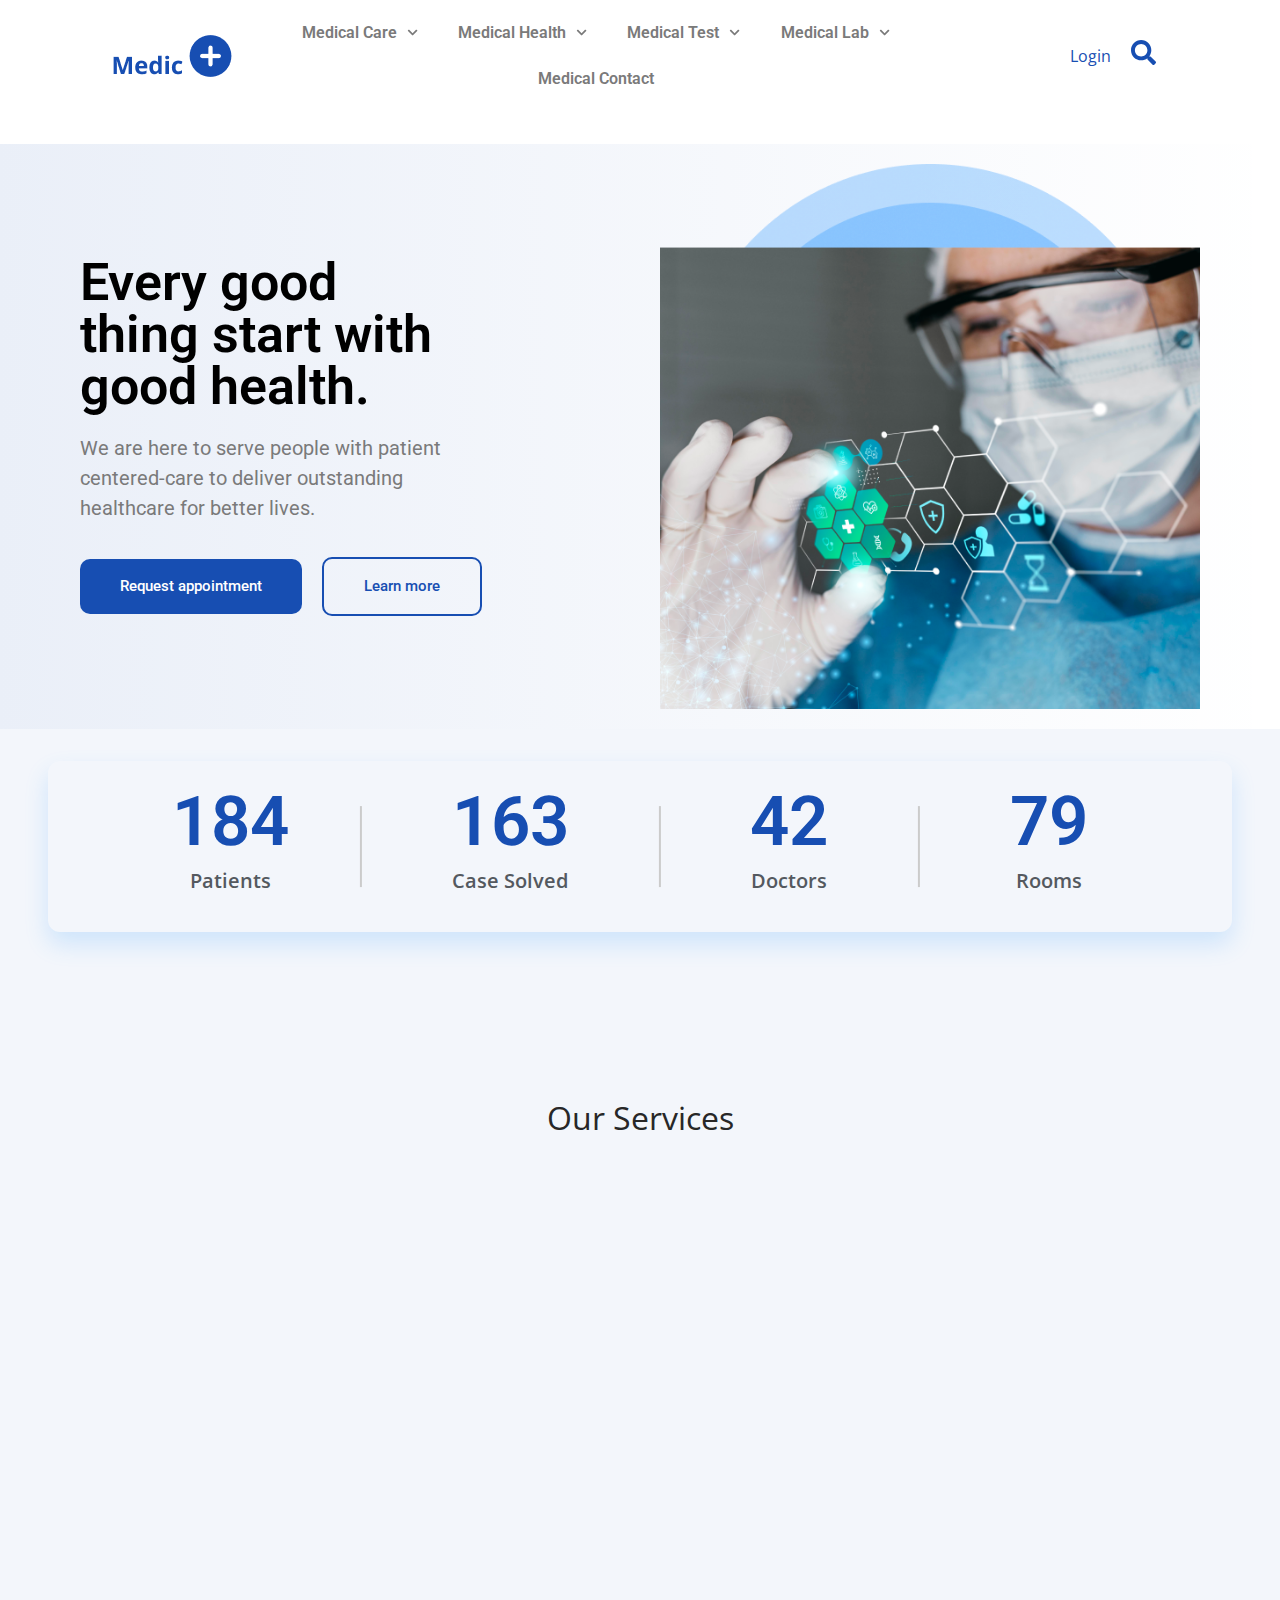
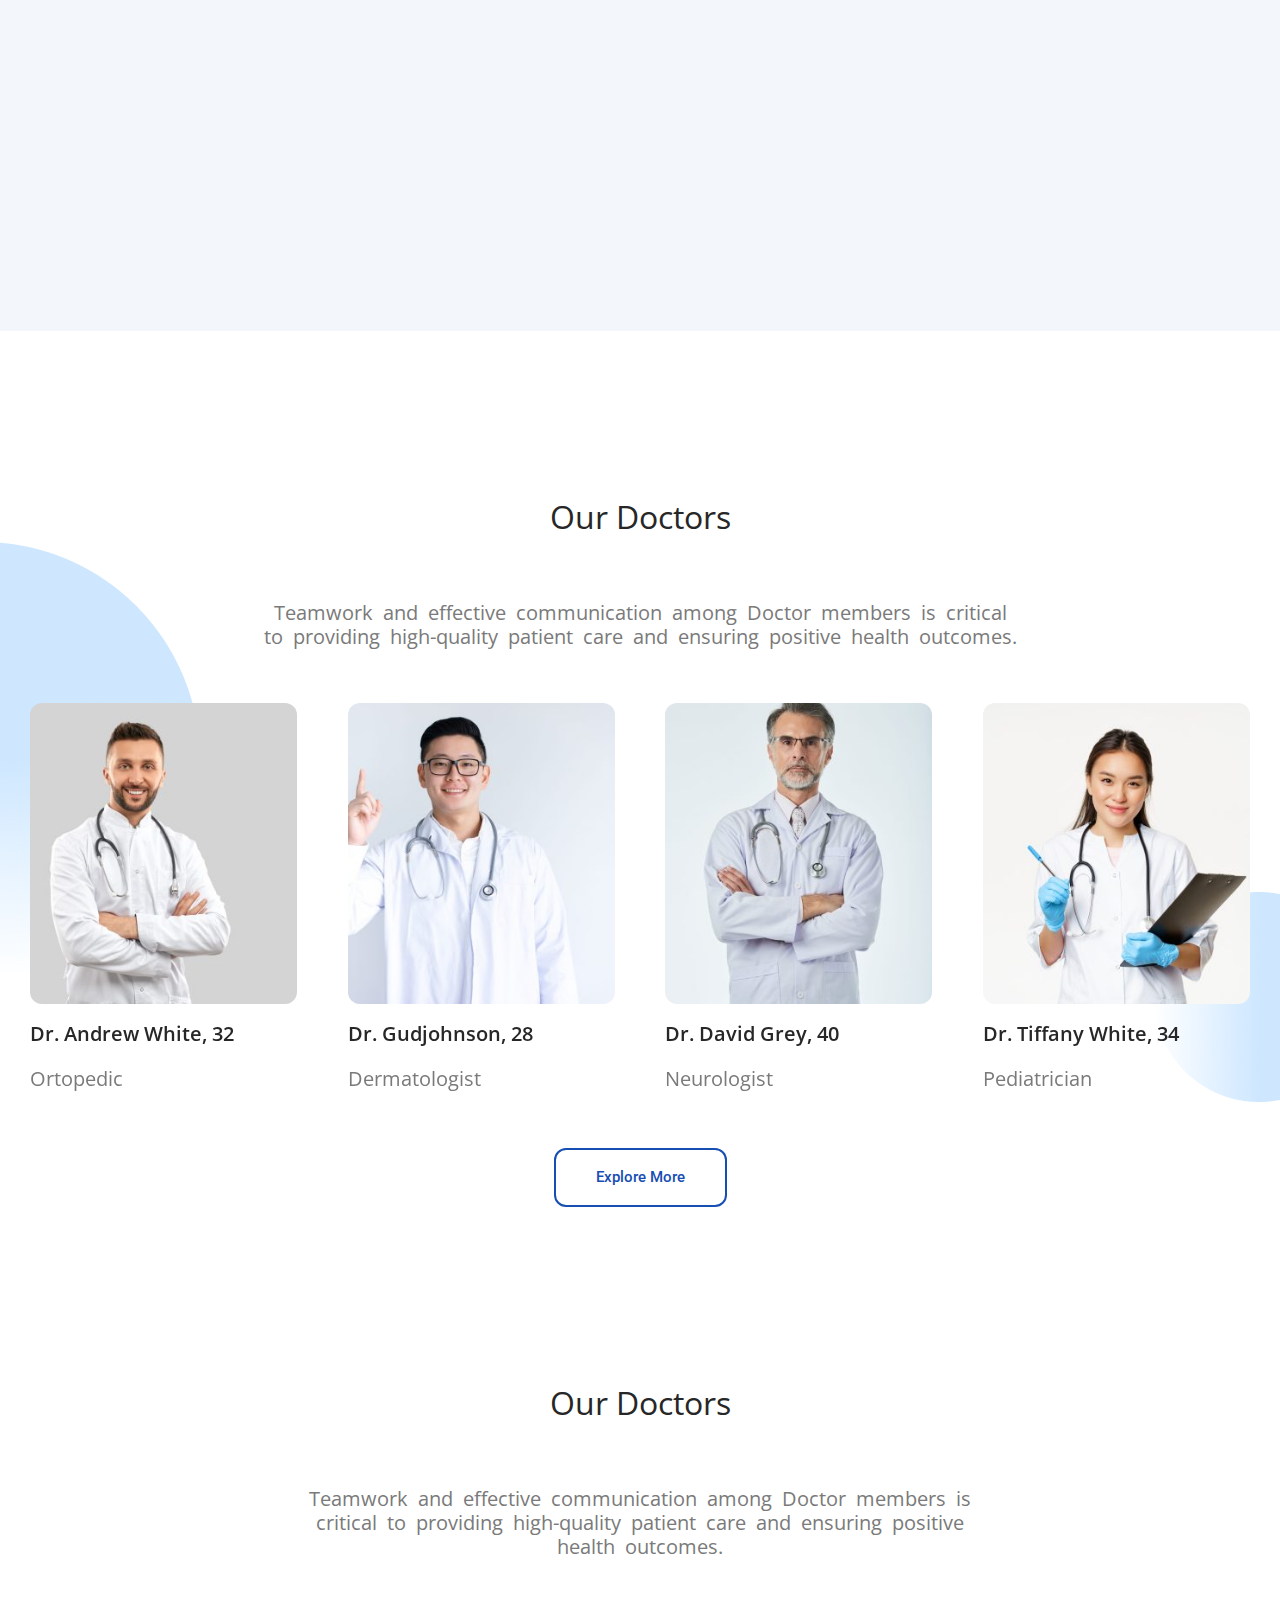
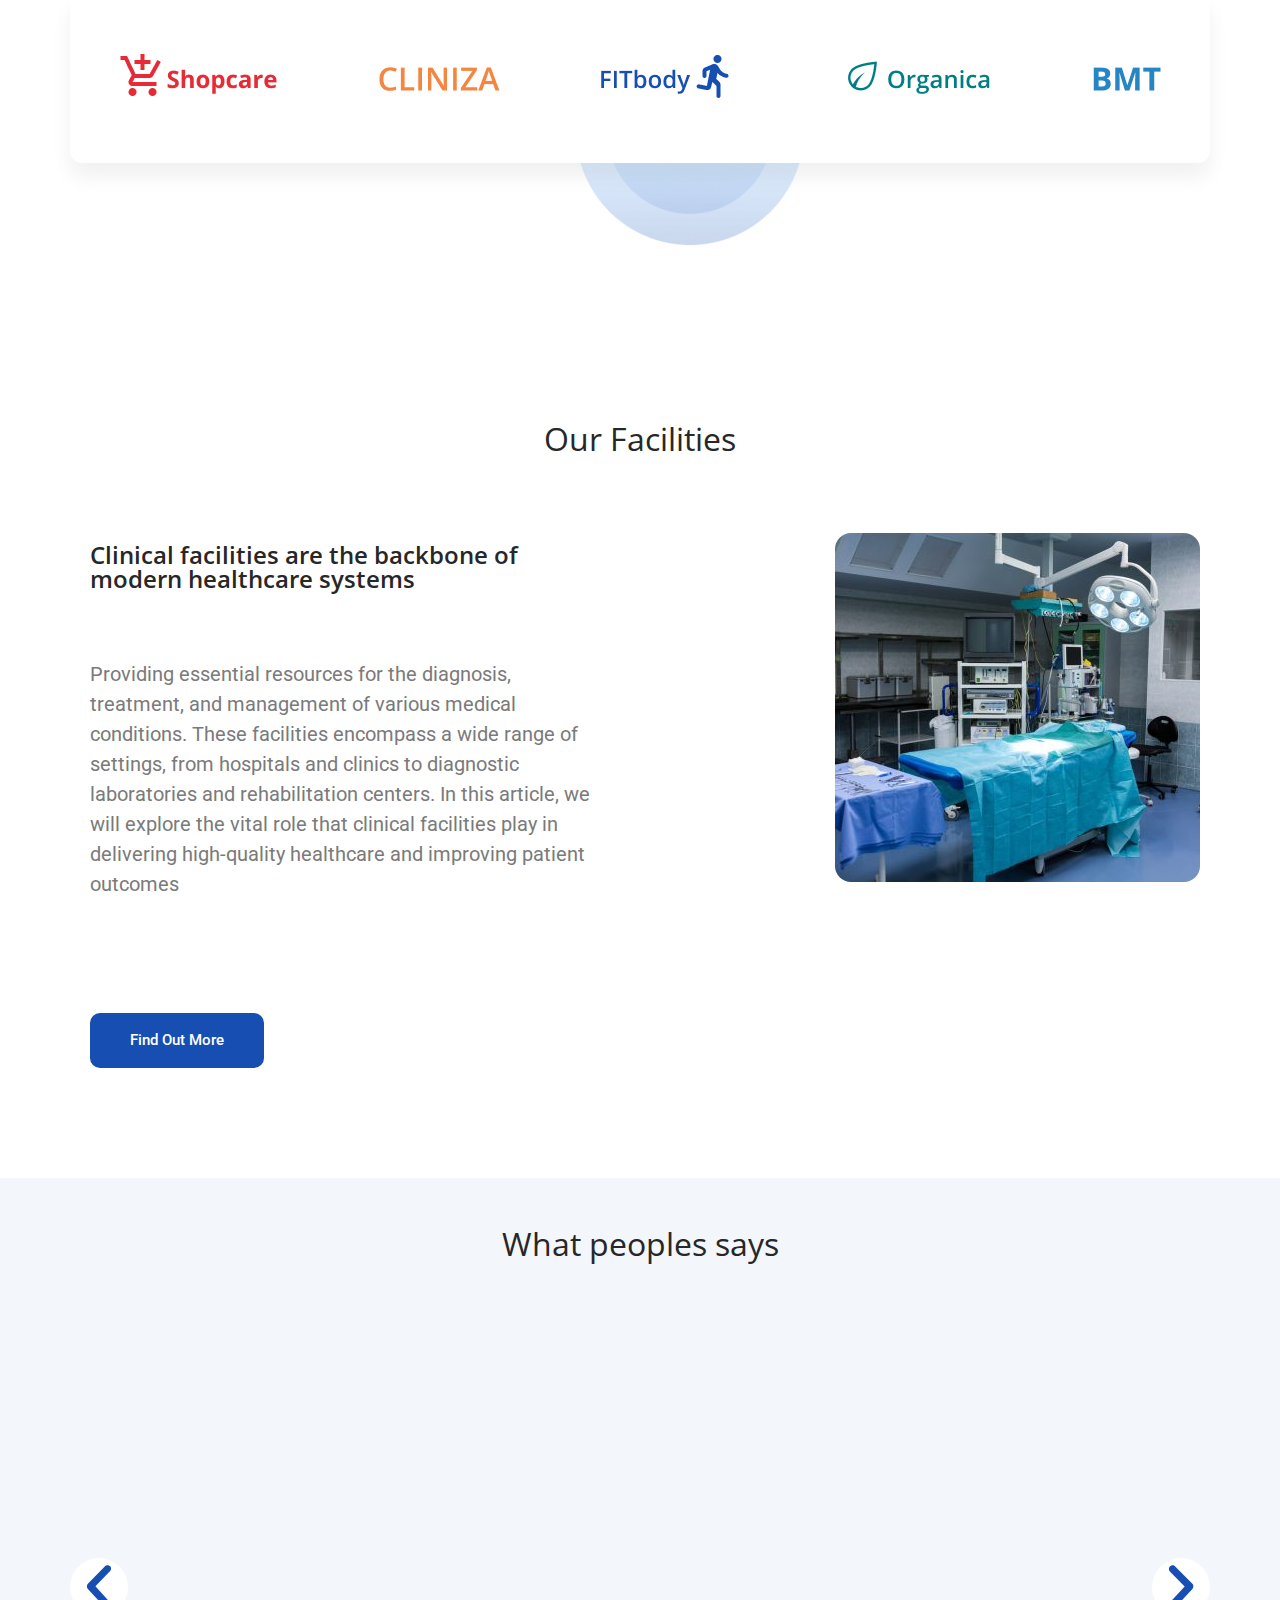
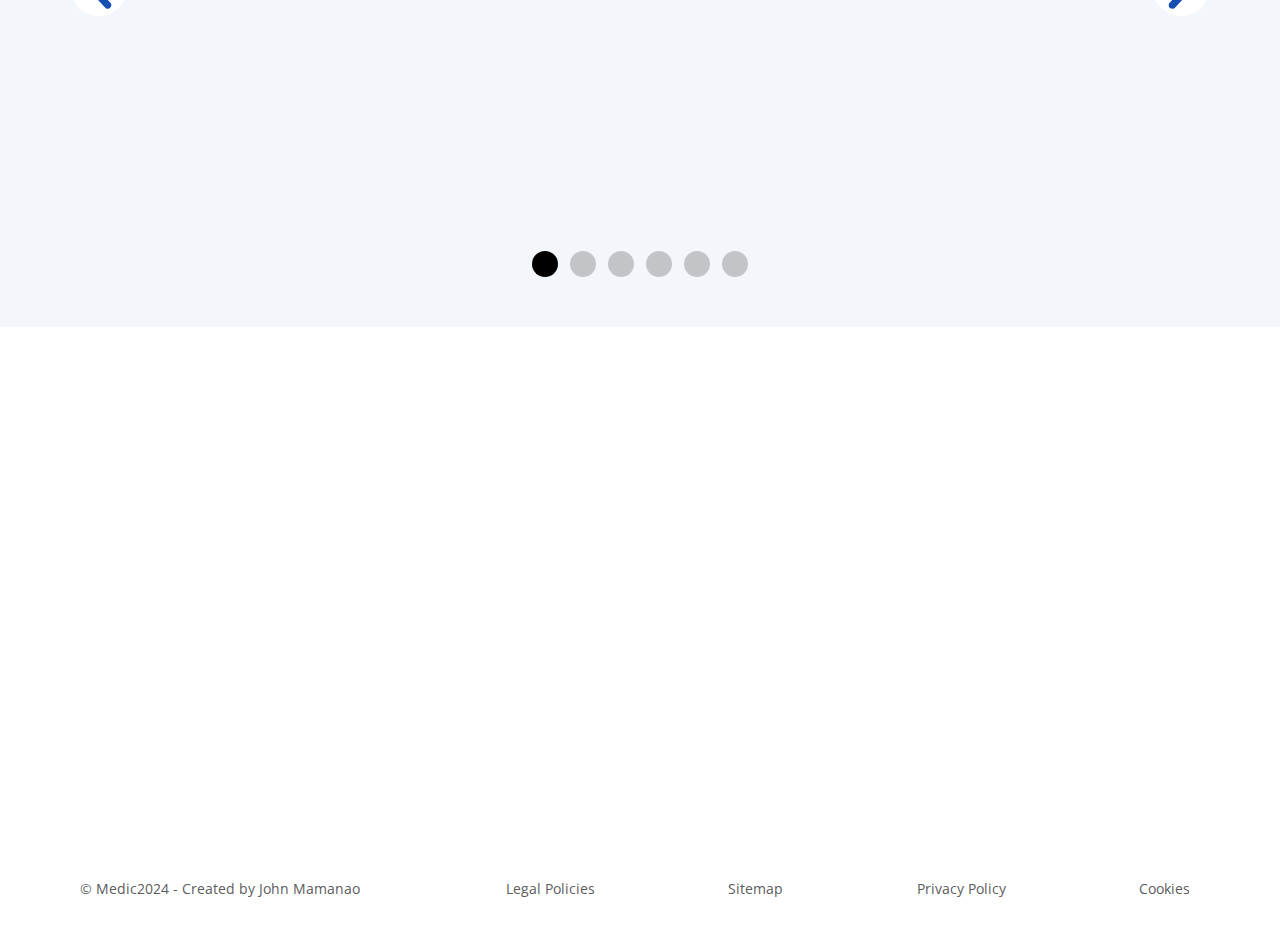
==== commit cb2a38ef: "added site icon" ====
--- a/index.html
+++ b/index.html
@@ -50,6 +50,10 @@
 <link rel="alternate" type="application/json+oembed" href="/wp-json/oembed/1.0/embed?url=%2F">
 <link rel="alternate" type="text/xml+oembed" href="/wp-json/oembed/1.0/embed?url=%2F#038;format=xml">
 <meta name="generator" content="Elementor 3.20.1; features: e_optimized_assets_loading, e_optimized_css_loading, e_font_icon_svg, additional_custom_breakpoints, block_editor_assets_optimize, e_image_loading_optimization; settings: css_print_method-external, google_font-enabled, font_display-swap">
+<link rel="icon" href="/wp-content/uploads/2024/03/cropped-medic-logo-32x32.png" sizes="32x32">
+<link rel="icon" href="/wp-content/uploads/2024/03/cropped-medic-logo-192x192.png" sizes="192x192">
+<link rel="apple-touch-icon" href="/wp-content/uploads/2024/03/cropped-medic-logo-180x180.png">
+<meta name="msapplication-TileImage" content="/wp-content/uploads/2024/03/cropped-medic-logo-270x270.png">
 		<style id="wp-custom-css">body{
 	overflow-x: hidden;
 }
@@ -1495,7 +1499,7 @@
 <script id="wp-i18n-js-after">
 wp.i18n.setLocaleData( { 'text directionltr': [ 'ltr' ] } );
 </script>
-<script id="elementor-pro-frontend-js-before">var ElementorProFrontendConfig = {"ajaxurl":"\/wp-admin\/admin-ajax.php","nonce":"94c5db1300","urls":{"assets":"\/wp-content\/plugins\/elementor-pro\/assets\/","rest":"\/wp-json\/"},"shareButtonsNetworks":{"facebook":{"title":"Facebook","has_counter":true},"twitter":{"title":"Twitter"},"linkedin":{"title":"LinkedIn","has_counter":true},"pinterest":{"title":"Pinterest","has_counter":true},"reddit":{"title":"Reddit","has_counter":true},"vk":{"title":"VK","has_counter":true},"odnoklassniki":{"title":"OK","has_counter":true},"tumblr":{"title":"Tumblr"},"digg":{"title":"Digg"},"skype":{"title":"Skype"},"stumbleupon":{"title":"StumbleUpon","has_counter":true},"mix":{"title":"Mix"},"telegram":{"title":"Telegram"},"pocket":{"title":"Pocket","has_counter":true},"xing":{"title":"XING","has_counter":true},"whatsapp":{"title":"WhatsApp"},"email":{"title":"Email"},"print":{"title":"Print"}},"facebook_sdk":{"lang":"en_US","app_id":""},"lottie":{"defaultAnimationUrl":"\/wp-content\/plugins\/elementor-pro\/modules\/lottie\/assets\/animations\/default.json"}};</script>
+<script id="elementor-pro-frontend-js-before">var ElementorProFrontendConfig = {"ajaxurl":"\/wp-admin\/admin-ajax.php","nonce":"ea7d831699","urls":{"assets":"\/wp-content\/plugins\/elementor-pro\/assets\/","rest":"\/wp-json\/"},"shareButtonsNetworks":{"facebook":{"title":"Facebook","has_counter":true},"twitter":{"title":"Twitter"},"linkedin":{"title":"LinkedIn","has_counter":true},"pinterest":{"title":"Pinterest","has_counter":true},"reddit":{"title":"Reddit","has_counter":true},"vk":{"title":"VK","has_counter":true},"odnoklassniki":{"title":"OK","has_counter":true},"tumblr":{"title":"Tumblr"},"digg":{"title":"Digg"},"skype":{"title":"Skype"},"stumbleupon":{"title":"StumbleUpon","has_counter":true},"mix":{"title":"Mix"},"telegram":{"title":"Telegram"},"pocket":{"title":"Pocket","has_counter":true},"xing":{"title":"XING","has_counter":true},"whatsapp":{"title":"WhatsApp"},"email":{"title":"Email"},"print":{"title":"Print"}},"facebook_sdk":{"lang":"en_US","app_id":""},"lottie":{"defaultAnimationUrl":"\/wp-content\/plugins\/elementor-pro\/modules\/lottie\/assets\/animations\/default.json"}};</script>
 <script src="/wp-content/plugins/elementor-pro/assets/js/frontend.min.js?ver=3.19.0" id="elementor-pro-frontend-js"></script>
 <script src="/wp-content/plugins/elementor/assets/lib/waypoints/waypoints.min.js?ver=4.0.2" id="elementor-waypoints-js"></script>
 <script src="/wp-includes/js/jquery/ui/core.min.js?ver=1.13.2" id="jquery-ui-core-js"></script>
